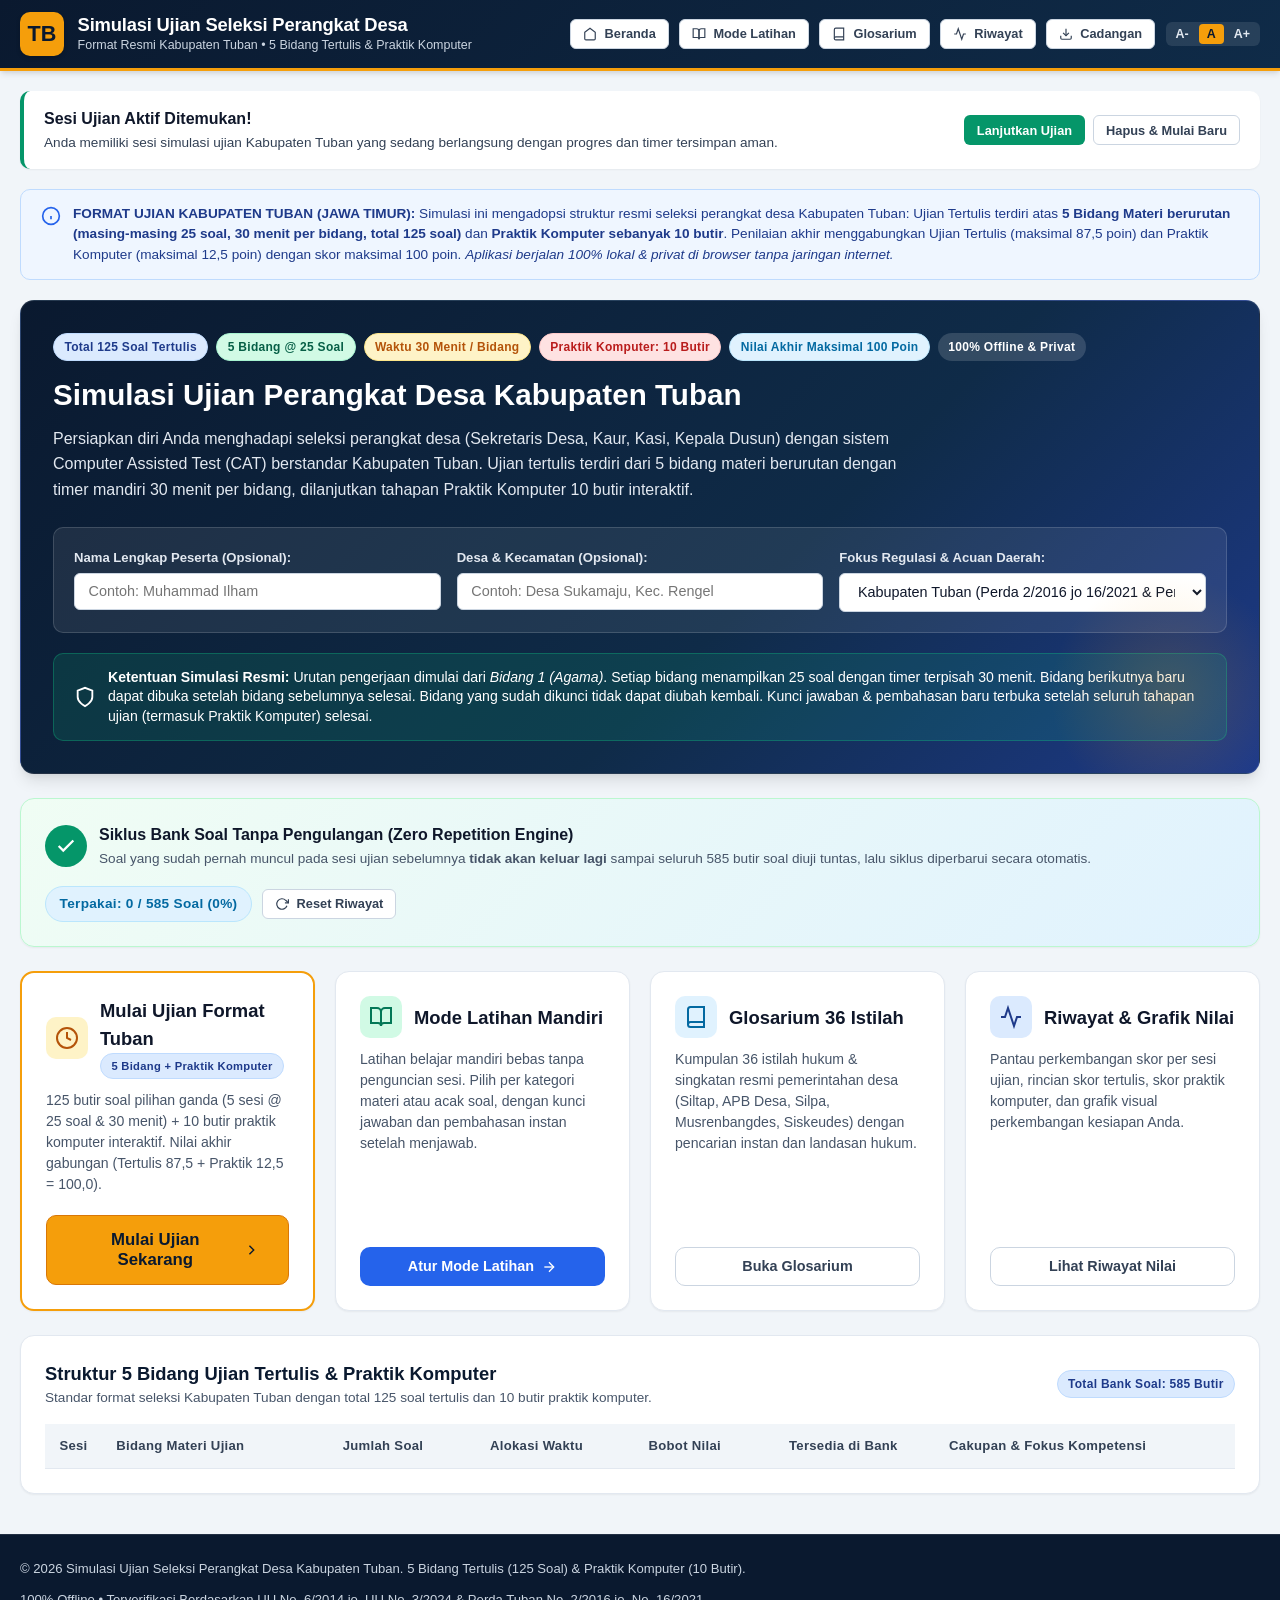
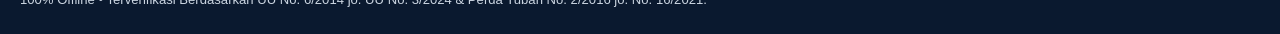
==== index_standalone_bundle.html @ da81340d "Add files via upload" ====
<!DOCTYPE html>
<html lang="id">
<head>
  <meta charset="UTF-8">
  <meta name="viewport" content="width=device-width, initial-scale=1.0">
  <title>Simulasi Ujian Perangkat Desa Kabupaten Tuban | 5 Bidang Tertulis & Praktik Komputer</title>
  <meta name="description" content="Aplikasi simulasi resmi ujian perangkat desa Kabupaten Tuban. 5 bidang materi tertulis berurutan @ 25 soal (30 menit/bidang, total 125 soal) dan praktik komputer 10 butir. Nilai akhir gabungan tertulis (87,5) dan praktik (12,5).">
  <meta name="author" content="Simulasi CBT Perangkat Desa Kabupaten Tuban">
  <style>

    :root {
      --primary-900: #0a192f;
      --primary-800: #0f2b48;
      --primary-700: #1e3a8a;
      --primary-600: #2563eb;
      --primary-500: #3b82f6;
      --primary-100: #dbeafe;
      --primary-50:  #eff6ff;
      
      --accent-gold-700: #b45309;
      --accent-gold-600: #d97706;
      --accent-gold-500: #f59e0b;
      --accent-gold-100: #fef3c7;
      --accent-gold-50:  #fffbeb;
      
      --emerald-800: #065f46;
      --emerald-700: #047857;
      --emerald-600: #059669;
      --emerald-500: #10b981;
      --emerald-100: #d1fae5;
      --emerald-50:  #ecfdf5;
      
      --rose-700: #b91c1c;
      --rose-600: #dc2626;
      --rose-500: #ef4444;
      --rose-100: #fee2e2;
      --rose-50:  #fff1f2;
      
      --slate-900: #0f172a;
      --slate-800: #1e293b;
      --slate-700: #334155;
      --slate-600: #475569;
      --slate-500: #64748b;
      --slate-400: #94a3b8;
      --slate-300: #cbd5e1;
      --slate-200: #e2e8f0;
      --slate-100: #f1f5f9;
      --slate-50:  #f8fafc;
      
      --white: #ffffff;
      --font-main: -apple-system, BlinkMacSystemFont, "Segoe UI", Roboto, Helvetica, Arial, sans-serif;
      --shadow-sm: 0 1px 2px 0 rgba(0, 0, 0, 0.05);
      --shadow-md: 0 4px 6px -1px rgba(0, 0, 0, 0.1), 0 2px 4px -1px rgba(0, 0, 0, 0.06);
      --shadow-lg: 0 10px 15px -3px rgba(0, 0, 0, 0.1), 0 4px 6px -2px rgba(0, 0, 0, 0.05);
      --shadow-xl: 0 20px 25px -5px rgba(0, 0, 0, 0.1), 0 10px 10px -5px rgba(0, 0, 0, 0.04);
      --radius-sm: 6px;
      --radius-md: 10px;
      --radius-lg: 14px;
      --radius-full: 9999px;
      
      --app-font-scale: 100%;
    }

    html {
      font-size: var(--app-font-scale);
    }

    *, *::before, *::after {
      box-sizing: border-box;
      margin: 0;
      padding: 0;
    }

    body {
      font-family: var(--font-main);
      background-color: var(--slate-100);
      color: var(--slate-800);
      line-height: 1.5;
      min-height: 100vh;
      display: flex;
      flex-direction: column;
    }

    /* Top Civic Header */
    .civic-header {
      background: linear-gradient(135deg, var(--primary-900) 0%, var(--primary-800) 100%);
      color: var(--white);
      border-bottom: 3px solid var(--accent-gold-500);
      position: sticky;
      top: 0;
      z-index: 100;
      box-shadow: var(--shadow-md);
    }

    .civic-header-inner {
      max-width: 1300px;
      margin: 0 auto;
      padding: 0.75rem 1.25rem;
      display: flex;
      justify-content: space-between;
      align-items: center;
      gap: 1rem;
    }

    .brand-block {
      display: flex;
      align-items: center;
      gap: 0.85rem;
      cursor: pointer;
      user-select: none;
    }

    .brand-emblem {
      width: 44px;
      height: 44px;
      background: var(--accent-gold-500);
      color: var(--primary-900);
      border-radius: var(--radius-md);
      display: flex;
      align-items: center;
      justify-content: center;
      font-weight: 900;
      font-size: 1.35rem;
      box-shadow: 0 2px 4px rgba(0,0,0,0.2);
      flex-shrink: 0;
    }

    .brand-text h1 {
      font-size: 1.15rem;
      font-weight: 800;
      letter-spacing: -0.2px;
      color: var(--white);
      line-height: 1.2;
    }

    .brand-text p {
      font-size: 0.78rem;
      color: var(--slate-300);
    }

    .header-actions {
      display: flex;
      align-items: center;
      gap: 0.65rem;
      flex-wrap: wrap;
    }

    .font-scale-controls {
      display: flex;
      background: rgba(255, 255, 255, 0.1);
      border-radius: var(--radius-sm);
      padding: 2px;
      gap: 2px;
    }

    .font-scale-btn {
      background: transparent;
      border: none;
      color: var(--slate-200);
      padding: 3px 8px;
      font-size: 0.78rem;
      font-weight: 700;
      cursor: pointer;
      border-radius: 4px;
      transition: all 0.15s ease;
    }

    .font-scale-btn:hover, .font-scale-btn.active {
      background: var(--accent-gold-500);
      color: var(--primary-900);
    }

    .app-main {
      flex: 1;
      max-width: 1300px;
      width: 100%;
      margin: 0 auto;
      padding: 1.25rem;
    }

    /* Common Card Styles */
    .cbt-card {
      background: var(--white);
      border-radius: var(--radius-lg);
      padding: 1.5rem;
      box-shadow: var(--shadow-sm);
      border: 1px solid var(--slate-200);
      margin-bottom: 1.25rem;
    }

    /* Hero Panel */
    .hero-panel {
      background: linear-gradient(135deg, var(--primary-900) 0%, var(--primary-800) 60%, var(--primary-700) 100%);
      color: var(--white);
      border-radius: var(--radius-lg);
      padding: 2rem;
      margin-bottom: 1.5rem;
      box-shadow: var(--shadow-lg);
      border: 1px solid rgba(255,255,255,0.1);
      position: relative;
      overflow: hidden;
    }

    .hero-panel::after {
      content: "";
      position: absolute;
      right: -30px;
      bottom: -40px;
      width: 240px;
      height: 240px;
      background: radial-gradient(circle, rgba(245, 158, 11, 0.18) 0%, transparent 70%);
      pointer-events: none;
    }

    .hero-badge-row {
      display: flex;
      flex-wrap: wrap;
      gap: 0.5rem;
      margin-bottom: 1rem;
    }

    .hero-panel h2 {
      font-size: 1.85rem;
      font-weight: 800;
      line-height: 1.25;
      margin-bottom: 0.75rem;
      color: var(--white);
    }

    .hero-panel p.lead {
      font-size: 1rem;
      color: var(--slate-200);
      max-width: 850px;
      margin-bottom: 1.5rem;
      line-height: 1.6;
    }

    .form-candidate-grid {
      display: grid;
      grid-template-columns: repeat(auto-fit, minmax(260px, 1fr));
      gap: 1rem;
      background: rgba(255, 255, 255, 0.08);
      padding: 1.25rem;
      border-radius: var(--radius-md);
      border: 1px solid rgba(255, 255, 255, 0.15);
      margin-bottom: 1.25rem;
    }

    /* Buttons */
    .btn {
      display: inline-flex;
      align-items: center;
      justify-content: center;
      gap: 0.45rem;
      padding: 0.6rem 1.15rem;
      border-radius: var(--radius-md);
      font-size: 0.9rem;
      font-weight: 700;
      cursor: pointer;
      border: 1px solid transparent;
      transition: all 0.15s ease;
      text-decoration: none;
      line-height: 1.2;
    }

    .btn:focus-visible {
      outline: 3px solid var(--accent-gold-500);
      outline-offset: 2px;
    }

    .btn:disabled {
      opacity: 0.5;
      cursor: not-allowed;
    }

    .btn-primary {
      background: var(--primary-600);
      color: var(--white);
    }
    .btn-primary:hover:not(:disabled) {
      background: var(--primary-700);
    }

    .btn-emerald {
      background: var(--emerald-600);
      color: var(--white);
    }
    .btn-emerald:hover:not(:disabled) {
      background: var(--emerald-700);
    }

    .btn-gold {
      background: var(--accent-gold-500);
      color: var(--primary-900);
      border-color: var(--accent-gold-600);
    }
    .btn-gold:hover:not(:disabled) {
      background: var(--accent-gold-600);
      color: var(--white);
    }

    .btn-danger {
      background: var(--rose-600);
      color: var(--white);
    }
    .btn-danger:hover:not(:disabled) {
      background: var(--rose-700);
    }

    .btn-outline {
      background: var(--white);
      color: var(--slate-700);
      border-color: var(--slate-300);
    }
    .btn-outline:hover:not(:disabled) {
      background: var(--slate-100);
      color: var(--slate-900);
      border-color: var(--slate-400);
    }

    .btn-sm {
      padding: 0.4rem 0.75rem;
      font-size: 0.8rem;
      border-radius: var(--radius-sm);
    }

    .btn-lg {
      padding: 0.85rem 1.75rem;
      font-size: 1.05rem;
      border-radius: var(--radius-md);
    }

    /* Badges & Pills */
    .badge-pill {
      display: inline-flex;
      align-items: center;
      gap: 0.35rem;
      padding: 0.25rem 0.65rem;
      border-radius: var(--radius-full);
      font-size: 0.75rem;
      font-weight: 700;
      letter-spacing: 0.3px;
    }

    .badge-cat {
      background: var(--primary-100);
      color: var(--primary-700);
      border: 1px solid var(--primary-300, #bfdbfe);
    }

    .badge-diff-mudah {
      background: var(--emerald-100);
      color: var(--emerald-800);
      border: 1px solid var(--emerald-300, #a7f3d0);
    }

    .badge-diff-sedang {
      background: var(--accent-gold-100);
      color: var(--accent-gold-700);
      border: 1px solid var(--accent-gold-300, #fde68a);
    }

    .badge-diff-sulit {
      background: var(--rose-100);
      color: var(--rose-700);
      border: 1px solid var(--rose-300, #fecaca);
    }

    .badge-verified {
      background: #e0f2fe;
      color: #0369a1;
      border: 1px solid #bae6fd;
    }

    /* Form Elements */
    .form-group {
      display: flex;
      flex-direction: column;
      gap: 0.35rem;
    }

    .form-group label {
      font-size: 0.82rem;
      font-weight: 700;
      color: var(--slate-200);
    }

    .form-control {
      background: var(--white);
      color: var(--slate-900);
      border: 1px solid var(--slate-300);
      border-radius: var(--radius-sm);
      padding: 0.6rem 0.85rem;
      font-size: 0.9rem;
      font-family: inherit;
      width: 100%;
      transition: border-color 0.15s ease, box-shadow 0.15s ease;
    }

    .form-control:focus {
      outline: none;
      border-color: var(--primary-500);
      box-shadow: 0 0 0 3px rgba(37, 99, 235, 0.2);
    }

    /* Action Cards Grid */
    .actions-grid {
      display: grid;
      grid-template-columns: repeat(auto-fit, minmax(280px, 1fr));
      gap: 1.25rem;
      margin-bottom: 1.5rem;
    }

    .action-card {
      background: var(--white);
      border: 1px solid var(--slate-200);
      border-radius: var(--radius-lg);
      padding: 1.5rem;
      display: flex;
      flex-direction: column;
      justify-content: space-between;
      gap: 1.25rem;
      box-shadow: var(--shadow-sm);
      transition: transform 0.2s ease, box-shadow 0.2s ease;
    }

    .action-card:hover {
      transform: translateY(-2px);
      box-shadow: var(--shadow-md);
      border-color: var(--slate-300);
    }

    .action-card-header {
      display: flex;
      align-items: center;
      gap: 0.75rem;
      margin-bottom: 0.65rem;
    }

    .action-card-icon {
      width: 42px;
      height: 42px;
      border-radius: var(--radius-md);
      display: flex;
      align-items: center;
      justify-content: center;
      flex-shrink: 0;
    }

    .action-card h3 {
      font-size: 1.15rem;
      font-weight: 800;
      color: var(--slate-900);
    }

    .action-card p {
      font-size: 0.88rem;
      color: var(--slate-600);
      line-height: 1.5;
    }

    /* =========================================================================
       BIDANG STEPPER & SEQUENTIAL EXAM PROGRESSION
       ========================================================================= */
    .bidang-stepper-wrap {
      background: var(--primary-900);
      border-radius: var(--radius-lg);
      padding: 1rem 1.25rem;
      margin-bottom: 1.25rem;
      box-shadow: var(--shadow-md);
      color: var(--white);
    }

    .bidang-stepper-title {
      display: flex;
      justify-content: space-between;
      align-items: center;
      flex-wrap: wrap;
      gap: 0.5rem;
      margin-bottom: 0.75rem;
      padding-bottom: 0.65rem;
      border-bottom: 1px solid rgba(255, 255, 255, 0.12);
    }

    .bidang-stepper-title h3 {
      font-size: 1rem;
      font-weight: 800;
      color: var(--accent-gold-400, #fbbf24);
      display: flex;
      align-items: center;
      gap: 0.5rem;
    }

    .bidang-stepper-title span {
      font-size: 0.82rem;
      color: var(--slate-300);
    }

    .bidang-stepper {
      display: grid;
      grid-template-columns: repeat(auto-fit, minmax(170px, 1fr));
      gap: 0.6rem;
    }

    .step-item {
      display: flex;
      align-items: center;
      gap: 0.6rem;
      padding: 0.6rem 0.85rem;
      border-radius: var(--radius-md);
      background: rgba(255, 255, 255, 0.05);
      border: 1px solid rgba(255, 255, 255, 0.1);
      color: var(--slate-400);
      font-size: 0.8rem;
      font-weight: 600;
      transition: all 0.2s ease;
      user-select: none;
    }

    .step-item.active {
      background: rgba(37, 99, 235, 0.35);
      border-color: var(--primary-400, #60a5fa);
      color: var(--white);
      box-shadow: 0 0 10px rgba(59, 130, 246, 0.3);
    }

    .step-item.completed {
      background: rgba(16, 185, 129, 0.18);
      border-color: var(--emerald-500);
      color: var(--emerald-300);
    }

    .step-item.locked {
      opacity: 0.6;
    }

    .step-badge {
      width: 24px;
      height: 24px;
      border-radius: 50%;
      background: rgba(255, 255, 255, 0.15);
      color: var(--slate-300);
      display: flex;
      align-items: center;
      justify-content: center;
      font-size: 0.75rem;
      font-weight: 800;
      flex-shrink: 0;
    }

    .step-item.active .step-badge {
      background: var(--accent-gold-500);
      color: var(--primary-900);
    }

    .step-item.completed .step-badge {
      background: var(--emerald-500);
      color: var(--white);
    }

    .step-info {
      display: flex;
      flex-direction: column;
      line-height: 1.25;
    }

    .step-info .step-name {
      font-weight: 700;
      white-space: nowrap;
      overflow: hidden;
      text-overflow: ellipsis;
    }

    .step-info .step-meta {
      font-size: 0.72rem;
      opacity: 0.8;
    }

    /* =========================================================================
       EXAM VIEW & TIMERS
       ========================================================================= */
    .exam-top-bar {
      display: flex;
      justify-content: space-between;
      align-items: center;
      gap: 1rem;
      background: var(--white);
      border-radius: var(--radius-lg);
      padding: 0.85rem 1.25rem;
      margin-bottom: 1rem;
      border: 1px solid var(--slate-200);
      box-shadow: var(--shadow-sm);
      flex-wrap: wrap;
    }

    .candidate-info-chip {
      display: flex;
      align-items: center;
      gap: 0.75rem;
    }

    .candidate-avatar {
      width: 40px;
      height: 40px;
      background: var(--primary-700);
      color: var(--white);
      border-radius: 50%;
      display: flex;
      align-items: center;
      justify-content: center;
      font-weight: 800;
      font-size: 1.1rem;
    }

    .candidate-text h4 {
      font-size: 0.95rem;
      font-weight: 800;
      color: var(--slate-900);
    }

    .candidate-text p {
      font-size: 0.78rem;
      color: var(--slate-500);
    }

    .timers-wrapper {
      display: flex;
      align-items: center;
      gap: 0.65rem;
      flex-wrap: wrap;
    }

    .timer-badge {
      display: flex;
      align-items: center;
      gap: 0.5rem;
      padding: 0.5rem 0.95rem;
      border-radius: var(--radius-md);
      font-weight: 800;
      font-size: 1rem;
      font-variant-numeric: tabular-nums;
      box-shadow: inset 0 1px 2px rgba(0,0,0,0.1);
      transition: all 0.3s ease;
    }

    .section-timer {
      background: var(--primary-900);
      color: var(--accent-gold-400, #fbbf24);
      border: 1px solid rgba(255, 255, 255, 0.2);
    }

    /* 5 Minute & 1 Minute Alerts */
    .timer-warning-5m {
      background: var(--accent-gold-500) !important;
      color: var(--primary-900) !important;
      border-color: var(--accent-gold-600) !important;
      animation: pulseWarning 2s infinite ease-in-out;
    }

    .timer-danger-1m {
      background: var(--rose-600) !important;
      color: var(--white) !important;
      border-color: var(--rose-700) !important;
      animation: pulseDanger 0.8s infinite ease-in-out;
    }

    @keyframes pulseWarning {
      0%, 100% { transform: scale(1); }
      50% { transform: scale(1.03); }
    }

    @keyframes pulseDanger {
      0% { transform: scale(1); box-shadow: 0 0 0 0 rgba(220, 38, 38, 0.7); }
      50% { transform: scale(1.05); box-shadow: 0 0 0 8px rgba(220, 38, 38, 0); }
      100% { transform: scale(1); box-shadow: 0 0 0 0 rgba(220, 38, 38, 0); }
    }

    /* CAT Exam Layout */
    .cbt-exam-layout {
      display: grid;
      grid-template-columns: 1fr 300px;
      gap: 1.25rem;
      align-items: start;
    }

    .question-card {
      background: var(--white);
      border-radius: var(--radius-lg);
      padding: 1.75rem;
      border: 1px solid var(--slate-200);
      box-shadow: var(--shadow-sm);
      min-height: 480px;
      display: flex;
      flex-direction: column;
      justify-content: space-between;
    }

    .question-meta-row {
      display: flex;
      justify-content: space-between;
      align-items: center;
      gap: 0.75rem;
      margin-bottom: 1.25rem;
      padding-bottom: 0.85rem;
      border-bottom: 1px solid var(--slate-100);
      flex-wrap: wrap;
    }

    .question-number-badge {
      font-size: 1.05rem;
      font-weight: 800;
      color: var(--primary-800);
    }

    .badges-group {
      display: flex;
      gap: 0.45rem;
      flex-wrap: wrap;
    }

    .question-text {
      font-size: 1.1rem;
      font-weight: 600;
      color: var(--slate-900);
      line-height: 1.6;
      margin-bottom: 1.5rem;
    }

    /* Options List */
    .options-list {
      display: flex;
      flex-direction: column;
      gap: 0.75rem;
      margin-bottom: 1.5rem;
    }

    .option-item {
      display: flex;
      align-items: flex-start;
      gap: 0.85rem;
      padding: 0.9rem 1.1rem;
      border-radius: var(--radius-md);
      border: 2px solid var(--slate-200);
      background: var(--white);
      cursor: pointer;
      transition: all 0.15s ease;
      user-select: none;
    }

    .option-item:hover {
      border-color: var(--primary-400);
      background: var(--primary-50);
    }

    .option-item.selected {
      border-color: var(--primary-600);
      background: #eff6ff;
      box-shadow: 0 0 0 1px var(--primary-600);
    }

    .option-letter {
      width: 32px;
      height: 32px;
      border-radius: 50%;
      background: var(--slate-100);
      color: var(--slate-700);
      display: flex;
      align-items: center;
      justify-content: center;
      font-weight: 800;
      font-size: 0.95rem;
      flex-shrink: 0;
      border: 1px solid var(--slate-300);
      transition: all 0.15s ease;
    }

    .option-item.selected .option-letter {
      background: var(--primary-600);
      color: var(--white);
      border-color: var(--primary-600);
    }

    .option-content {
      font-size: 0.98rem;
      line-height: 1.5;
      color: var(--slate-800);
      padding-top: 3px;
    }

    /* Explanation Box */
    .explanation-box {
      background: var(--emerald-50);
      border-left: 4px solid var(--emerald-600);
      border-radius: 0 var(--radius-sm) var(--radius-sm) 0;
      padding: 1rem 1.25rem;
      margin-top: 1.25rem;
    }

    .explanation-title {
      font-weight: 800;
      color: var(--emerald-800);
      font-size: 0.95rem;
      margin-bottom: 0.35rem;
    }

    .explanation-content {
      font-size: 0.9rem;
      color: var(--slate-800);
      line-height: 1.5;
      margin-bottom: 0.5rem;
    }

    .explanation-source {
      font-size: 0.8rem;
      color: var(--slate-600);
    }

    /* CBT Action Bar */
    .cbt-action-bar {
      display: flex;
      justify-content: space-between;
      align-items: center;
      gap: 0.75rem;
      padding-top: 1.25rem;
      border-top: 1px solid var(--slate-100);
      flex-wrap: wrap;
    }

    .cbt-action-left, .cbt-action-right {
      display: flex;
      gap: 0.5rem;
      align-items: center;
      flex-wrap: wrap;
    }

    /* Palette Sidebar */
    .palette-card {
      background: var(--white);
      border-radius: var(--radius-lg);
      padding: 1.25rem;
      border: 1px solid var(--slate-200);
      box-shadow: var(--shadow-sm);
      position: sticky;
      top: 75px;
    }

    .palette-header {
      display: flex;
      justify-content: space-between;
      align-items: center;
      margin-bottom: 0.75rem;
      padding-bottom: 0.5rem;
      border-bottom: 1px solid var(--slate-100);
    }

    .palette-header h3 {
      font-size: 0.98rem;
      font-weight: 800;
      color: var(--slate-900);
    }

    .palette-filter-bar {
      display: grid;
      grid-template-columns: repeat(4, 1fr);
      gap: 4px;
      margin-bottom: 0.75rem;
    }

    .palette-filter-btn {
      background: var(--slate-100);
      border: 1px solid var(--slate-200);
      border-radius: var(--radius-sm);
      padding: 4px 6px;
      font-size: 0.75rem;
      font-weight: 700;
      color: var(--slate-600);
      cursor: pointer;
      text-align: center;
      transition: all 0.15s ease;
    }

    .palette-filter-btn.active {
      background: var(--primary-700);
      color: var(--white);
      border-color: var(--primary-700);
    }

    .palette-legend {
      display: grid;
      grid-template-columns: repeat(2, 1fr);
      gap: 0.35rem;
      font-size: 0.72rem;
      color: var(--slate-600);
      margin-bottom: 0.85rem;
      padding: 0.5rem;
      background: var(--slate-50);
      border-radius: var(--radius-sm);
    }

    .legend-item {
      display: flex;
      align-items: center;
      gap: 0.35rem;
    }

    .legend-dot {
      width: 10px;
      height: 10px;
      border-radius: 50%;
    }

    .grid-palette {
      display: grid;
      grid-template-columns: repeat(5, 1fr);
      gap: 0.45rem;
      max-height: 380px;
      overflow-y: auto;
      padding-right: 2px;
    }

    .btn-palette-num {
      aspect-ratio: 1;
      border-radius: var(--radius-sm);
      border: 1px solid var(--slate-300);
      background: var(--white);
      color: var(--slate-800);
      font-weight: 700;
      font-size: 0.85rem;
      cursor: pointer;
      display: flex;
      align-items: center;
      justify-content: center;
      position: relative;
      transition: all 0.15s ease;
    }

    .btn-palette-num:hover {
      background: var(--slate-100);
    }

    .btn-palette-num.answered {
      background: var(--emerald-600);
      color: var(--white);
      border-color: var(--emerald-600);
    }

    .btn-palette-num.flagged {
      background: var(--accent-gold-500);
      color: var(--primary-900);
      border-color: var(--accent-gold-600);
    }

    .btn-palette-num.active {
      border: 2px solid var(--primary-600) !important;
      box-shadow: 0 0 0 2px rgba(37, 99, 235, 0.3);
    }

    /* =========================================================================
       PRAKTIK KOMPUTER (10 BUTIR) STYLES
       ========================================================================= */
    .practical-workspace {
      display: grid;
      grid-template-columns: 1fr 280px;
      gap: 1.25rem;
      align-items: start;
    }

    .task-card {
      background: var(--white);
      border: 1px solid var(--slate-200);
      border-radius: var(--radius-lg);
      padding: 1.75rem;
      box-shadow: var(--shadow-sm);
    }

    .task-header {
      display: flex;
      justify-content: space-between;
      align-items: flex-start;
      gap: 1rem;
      padding-bottom: 1rem;
      border-bottom: 1px solid var(--slate-200);
      margin-bottom: 1.25rem;
      flex-wrap: wrap;
    }

    .task-header h3 {
      font-size: 1.25rem;
      font-weight: 800;
      color: var(--primary-900);
      line-height: 1.3;
    }

    .task-scenario-box {
      background: var(--slate-50);
      border-left: 4px solid var(--primary-600);
      padding: 1rem;
      border-radius: 0 var(--radius-sm) var(--radius-sm) 0;
      margin-bottom: 1.25rem;
      font-size: 0.92rem;
      line-height: 1.5;
    }

    .task-rubric-box {
      background: #eff6ff;
      border: 1px dashed var(--primary-400);
      padding: 0.85rem 1rem;
      border-radius: var(--radius-sm);
      font-size: 0.85rem;
      color: var(--primary-900);
      margin-bottom: 1.25rem;
    }

    /* Mode Switcher Bar */
    .mode-switch-bar {
      display: flex;
      gap: 0.5rem;
      background: var(--slate-100);
      padding: 0.35rem;
      border-radius: var(--radius-md);
      margin-bottom: 1.25rem;
      border: 1px solid var(--slate-200);
    }

    .mode-switch-btn {
      flex: 1;
      display: flex;
      align-items: center;
      justify-content: center;
      gap: 0.5rem;
      padding: 0.65rem 1rem;
      font-size: 0.9rem;
      font-weight: 700;
      border-radius: var(--radius-sm);
      border: none;
      background: transparent;
      color: var(--slate-600);
      cursor: pointer;
      transition: all 0.2s ease;
    }

    .mode-switch-btn.active {
      background: var(--white);
      color: var(--primary-900);
      box-shadow: var(--shadow-sm);
    }

    .mode-switch-btn.active.office {
      color: #0369a1;
      border-bottom: 3px solid #0284c7;
    }

    .mode-switch-btn.active.sim {
      color: #047857;
      border-bottom: 3px solid #10b981;
    }

    /* Mode 1: Office Flow Cards */
    .office-flow-card {
      background: #f8fafc;
      border: 1px solid #cbd5e1;
      border-radius: var(--radius-md);
      padding: 1.25rem;
      margin-bottom: 1rem;
    }

    .office-flow-steps {
      display: grid;
      grid-template-columns: repeat(auto-fit, minmax(200px, 1fr));
      gap: 0.75rem;
      margin-bottom: 1rem;
    }

    .office-flow-step {
      background: var(--white);
      border: 1px solid var(--slate-200);
      border-radius: var(--radius-sm);
      padding: 0.75rem;
      font-size: 0.82rem;
      line-height: 1.4;
    }

    .office-flow-step strong {
      display: block;
      color: var(--primary-800);
      margin-bottom: 0.2rem;
    }

    .office-download-box {
      display: flex;
      align-items: center;
      justify-content: space-between;
      gap: 1rem;
      background: #eff6ff;
      border: 1px solid #bfdbfe;
      border-radius: var(--radius-md);
      padding: 1rem 1.25rem;
      margin-bottom: 1rem;
      flex-wrap: wrap;
    }

    .office-upload-box {
      background: var(--white);
      border: 2px dashed #94a3b8;
      border-radius: var(--radius-md);
      padding: 1.5rem;
      text-align: center;
      transition: all 0.2s ease;
      cursor: pointer;
      margin-bottom: 1rem;
    }

    .office-upload-box:hover {
      border-color: var(--primary-500);
      background: #f8fafc;
    }

    .office-file-badge {
      display: inline-flex;
      align-items: center;
      gap: 0.5rem;
      padding: 0.45rem 0.85rem;
      border-radius: var(--radius-sm);
      background: #ecfdf5;
      color: #065f46;
      border: 1px solid #a7f3d0;
      font-weight: 700;
      font-size: 0.85rem;
      margin-top: 0.5rem;
    }

    .rubric-table {
      width: 100%;
      border-collapse: collapse;
      font-size: 0.85rem;
      margin-top: 0.75rem;
      background: var(--white);
    }

    .rubric-table th, .rubric-table td {
      border: 1px solid var(--slate-200);
      padding: 0.5rem 0.75rem;
      text-align: left;
    }

    .rubric-table th {
      background: var(--slate-100);
      color: var(--slate-700);
      font-weight: 700;
    }

    /* Mode 2: Browser Simulator Areas */
    .browser-sim-badge {
      display: inline-flex;
      align-items: center;
      gap: 0.4rem;
      padding: 0.35rem 0.75rem;
      border-radius: 999px;
      background: #fef3c7;
      color: #92400e;
      border: 1px solid #fde68a;
      font-size: 0.8rem;
      font-weight: 700;
      margin-bottom: 0.85rem;
    }

    .sim-typing-area {
      display: grid;
      grid-template-columns: 1fr 1fr;
      gap: 1rem;
    }

    @media (max-width: 768px) {
      .sim-typing-area { grid-template-columns: 1fr; }
    }

    .sim-source-box {
      background: #f8fafc;
      border: 1px solid #cbd5e1;
      border-radius: var(--radius-sm);
      padding: 1rem;
      font-size: 0.88rem;
      line-height: 1.5;
      height: 250px;
      overflow-y: auto;
      user-select: none;
    }

    .sim-textarea {
      width: 100%;
      height: 250px;
      border: 2px solid #cbd5e1;
      border-radius: var(--radius-sm);
      padding: 0.85rem;
      font-family: inherit;
      font-size: 0.88rem;
      line-height: 1.5;
      resize: vertical;
    }

    .sim-textarea:focus {
      outline: none;
      border-color: var(--emerald-500);
    }

    .sim-toolbar {
      display: flex;
      gap: 0.5rem;
      background: #e2e8f0;
      padding: 0.4rem 0.6rem;
      border-radius: var(--radius-sm) var(--radius-sm) 0 0;
      border: 1px solid #cbd5e1;
      border-bottom: none;
      flex-wrap: wrap;
    }

    .sim-toolbar-btn {
      padding: 0.35rem 0.65rem;
      background: var(--white);
      border: 1px solid #cbd5e1;
      border-radius: 4px;
      cursor: pointer;
      font-weight: 600;
      font-size: 0.82rem;
    }

    .sim-toolbar-btn.active {
      background: var(--primary-700);
      color: var(--white);
      border-color: var(--primary-700);
    }

    .sim-slide-wrapper {
      background: #1e293b;
      padding: 1.5rem;
      border-radius: var(--radius-md);
      display: flex;
      flex-direction: column;
      align-items: center;
      gap: 1rem;
    }

    .sim-slide-canvas {
      width: 100%;
      max-width: 650px;
      aspect-ratio: 16 / 9;
      border-radius: 8px;
      box-shadow: 0 8px 24px rgba(0,0,0,0.3);
      padding: 2rem;
      display: flex;
      flex-direction: column;
      justify-content: center;
      transition: all 0.2s ease;
    }

    .sim-slide-canvas.theme-civic_navy {
      background: linear-gradient(135deg, #0f172a 0%, #1e3a8a 100%);
      color: #ffffff;
    }

    .sim-slide-canvas.theme-emerald {
      background: linear-gradient(135deg, #064e3b 0%, #047857 100%);
      color: #ffffff;
    }

    .sim-slide-canvas.theme-white {
      background: #ffffff;
      color: #0f172a;
      border: 1px solid #cbd5e1;
    }

    .badge-status-pending {
      background: #fef3c7;
      color: #92400e;
      border: 1px solid #fde68a;
    }

    .badge-status-pass {
      background: #ecfdf5;
      color: #065f46;
      border: 1px solid #a7f3d0;
    }

    .badge-status-revision {
      background: #fff1f2;
      color: #9f1239;
      border: 1px solid #fecdd3;
    }

    .interactive-simulator-area {
      background: var(--slate-50);
      border: 1px solid var(--slate-300);
      border-radius: var(--radius-md);
      padding: 1.25rem;
      margin-bottom: 1.25rem;
    }

    /* Live Preview Widgets */
    .letterhead-preview {
      background: var(--white);
      border: 1px solid var(--slate-300);
      padding: 1.25rem;
      border-radius: var(--radius-sm);
      text-align: center;
      margin-top: 1rem;
    }

    .letterhead-border-double {
      border-bottom: 3px double var(--slate-900);
      padding-bottom: 0.5rem;
      margin-bottom: 1rem;
    }

    .sheet-table {
      width: 100%;
      border-collapse: collapse;
      font-size: 0.85rem;
      background: var(--white);
      margin-top: 0.75rem;
    }

    .sheet-table th, .sheet-table td {
      border: 1px solid var(--slate-300);
      padding: 0.5rem 0.65rem;
      text-align: left;
    }

    .sheet-table th {
      background: var(--slate-200);
      font-weight: 700;
      color: var(--slate-800);
    }

    .sheet-table td.header-col {
      background: var(--slate-100);
      font-weight: 700;
      text-align: center;
      width: 40px;
    }

    .formula-bar-box {
      display: flex;
      align-items: center;
      gap: 0.5rem;
      background: var(--white);
      border: 1px solid var(--slate-300);
      border-radius: var(--radius-sm);
      padding: 0.4rem 0.65rem;
      margin-bottom: 0.75rem;
    }

    .formula-fx-label {
      font-weight: 900;
      font-style: italic;
      color: var(--primary-700);
      user-select: none;
    }

    .practical-palette-card {
      background: var(--white);
      border-radius: var(--radius-lg);
      padding: 1.25rem;
      border: 1px solid var(--slate-200);
      box-shadow: var(--shadow-sm);
      position: sticky;
      top: 75px;
    }

    .practical-item-btn {
      display: flex;
      justify-content: space-between;
      align-items: center;
      padding: 0.65rem 0.85rem;
      border-radius: var(--radius-md);
      border: 1px solid var(--slate-200);
      background: var(--white);
      margin-bottom: 0.45rem;
      cursor: pointer;
      font-size: 0.85rem;
      font-weight: 600;
      transition: all 0.15s ease;
      width: 100%;
      text-align: left;
    }

    .practical-item-btn:hover {
      background: var(--slate-100);
    }

    .practical-item-btn.active {
      border-color: var(--primary-600);
      background: var(--primary-50);
      color: var(--primary-900);
      font-weight: 700;
    }

    .practical-item-btn.completed {
      border-color: var(--emerald-500);
      background: var(--emerald-50);
      color: var(--emerald-800);
    }

    /* =========================================================================
       RESULTS VIEW & FINAL SCORE STYLES
       ========================================================================= */
    .results-hero {
      background: linear-gradient(135deg, var(--primary-900) 0%, var(--primary-800) 60%, var(--primary-700) 100%);
      color: var(--white);
      border-radius: var(--radius-lg);
      padding: 2rem;
      margin-bottom: 1.5rem;
      box-shadow: var(--shadow-lg);
    }

    .results-hero-grid {
      display: grid;
      grid-template-columns: 1fr 280px;
      gap: 1.5rem;
      align-items: center;
    }

    .results-score-badge {
      background: rgba(255, 255, 255, 0.1);
      border: 2px solid var(--accent-gold-500);
      border-radius: var(--radius-lg);
      padding: 1.5rem;
      text-align: center;
      box-shadow: var(--shadow-md);
    }

    .score-value {
      font-size: 3.2rem;
      font-weight: 900;
      color: var(--accent-gold-400, #fbbf24);
      line-height: 1;
      margin: 0.5rem 0;
    }

    .results-stats-row {
      display: flex;
      gap: 1rem;
      flex-wrap: wrap;
      margin-top: 1.25rem;
    }

    .stat-box {
      background: rgba(255, 255, 255, 0.08);
      border: 1px solid rgba(255, 255, 255, 0.15);
      border-radius: var(--radius-md);
      padding: 0.65rem 1rem;
      min-width: 100px;
    }

    .stat-box-num {
      font-size: 1.4rem;
      font-weight: 800;
      line-height: 1.2;
    }

    .stat-box-num.benar { color: var(--emerald-400); }
    .stat-box-num.salah { color: var(--rose-400); }
    .stat-box-num.kosong { color: var(--slate-300); }

    /* Tuban 5-Bidang Result Cards */
    .bidang-results-grid {
      display: grid;
      grid-template-columns: repeat(auto-fit, minmax(230px, 1fr));
      gap: 1rem;
      margin-bottom: 1.5rem;
    }

    .bidang-res-card {
      background: var(--white);
      border: 1px solid var(--slate-200);
      border-radius: var(--radius-md);
      padding: 1.25rem;
      box-shadow: var(--shadow-sm);
    }

    .bidang-res-card h4 {
      font-size: 0.95rem;
      font-weight: 800;
      color: var(--primary-900);
      margin-bottom: 0.5rem;
      line-height: 1.3;
    }

    .bidang-res-score {
      font-size: 1.6rem;
      font-weight: 900;
      color: var(--primary-700);
      margin: 0.25rem 0;
    }

    /* Tables */
    .table-container {
      width: 100%;
      overflow-x: auto;
    }

    .cbt-table {
      width: 100%;
      border-collapse: collapse;
      font-size: 0.88rem;
    }

    .cbt-table th, .cbt-table td {
      padding: 0.75rem 0.9rem;
      border-bottom: 1px solid var(--slate-200);
      text-align: left;
    }

    .cbt-table th {
      background: var(--slate-100);
      font-weight: 700;
      color: var(--slate-700);
      font-size: 0.82rem;
      letter-spacing: 0.3px;
    }

    .cbt-table tr:hover td {
      background: var(--slate-50);
    }

    /* Modal Dialogs */
    .modal-backdrop {
      position: fixed;
      top: 0;
      left: 0;
      right: 0;
      bottom: 0;
      background: rgba(15, 23, 42, 0.75);
      backdrop-filter: blur(4px);
      z-index: 1000;
      display: none;
      align-items: center;
      justify-content: center;
      padding: 1rem;
    }

    .modal-backdrop.open {
      display: flex;
    }

    .modal-dialog {
      background: var(--white);
      border-radius: var(--radius-lg);
      padding: 1.75rem;
      max-width: 580px;
      width: 100%;
      box-shadow: var(--shadow-xl);
      max-height: 90vh;
      overflow-y: auto;
    }

    .modal-actions {
      display: flex;
      justify-content: flex-end;
      gap: 0.75rem;
      margin-top: 1.5rem;
      flex-wrap: wrap;
    }

    .status-summary-grid {
      display: grid;
      grid-template-columns: repeat(3, 1fr);
      gap: 0.75rem;
      margin: 1rem 0;
    }

    .status-pill-box {
      border-radius: var(--radius-md);
      padding: 1rem;
      text-align: center;
    }

    .status-pill-box.answered {
      background: var(--emerald-50);
      border: 1px solid var(--emerald-300);
      color: var(--emerald-800);
    }

    .status-pill-box.flagged {
      background: var(--accent-gold-50);
      border: 1px solid var(--accent-gold-300);
      color: var(--accent-gold-800);
    }

    .status-pill-box.empty {
      background: var(--rose-50);
      border: 1px solid var(--rose-300);
      color: var(--rose-800);
    }

    .status-pill-num {
      font-size: 1.8rem;
      font-weight: 900;
      line-height: 1;
    }

    .status-pill-label {
      font-size: 0.75rem;
      font-weight: 700;
      margin-top: 0.35rem;
    }

    .clickable-nums-wrap {
      display: flex;
      flex-wrap: wrap;
      gap: 0.4rem;
      margin-top: 0.5rem;
    }

    .jump-chip {
      background: var(--white);
      border: 1px solid var(--slate-300);
      border-radius: var(--radius-sm);
      padding: 0.25rem 0.5rem;
      font-size: 0.78rem;
      font-weight: 700;
      cursor: pointer;
    }

    .jump-chip:hover {
      background: var(--slate-100);
    }

    /* Print & Responsive */
    @media (max-width: 900px) {
      .cbt-exam-layout {
        grid-template-columns: 1fr;
      }
      .practical-workspace {
        grid-template-columns: 1fr;
      }
      .palette-card, .practical-palette-card {
        position: static;
      }
      .results-hero-grid {
        grid-template-columns: 1fr;
      }
    /* Rich Text Formatting (Italics, Bold, Code, Underline) */
    .option-content em, .option-content i,
    .q-text em, .q-text i,
    .explanation-content em, .explanation-content i,
    #qQuestionText em, #qQuestionText i,
    #practiceFeedbackContent em, #practiceFeedbackContent i {
      font-style: italic !important;
      color: inherit;
    }

    .option-content strong, .option-content b,
    .q-text strong, .q-text b,
    .explanation-content strong, .explanation-content b,
    #qQuestionText strong, #qQuestionText b {
      font-weight: 700 !important;
      color: inherit;
    }

    .option-content u, .q-text u, .explanation-content u, #qQuestionText u {
      text-decoration: underline;
    }

    .inline-code {
      font-family: 'Consolas', 'Courier New', monospace;
      font-size: 0.9em;
      background: var(--slate-100);
      color: var(--primary-800);
      padding: 0.15rem 0.4rem;
      border-radius: var(--radius-sm);
      border: 1px solid var(--slate-300);
    }

    @media print {
      .no-print, .civic-header, .civic-footer, .cbt-action-bar, .palette-card {
        display: none !important;
      }
      body {
        background: white;
      }
      .cbt-card, .results-hero {
        box-shadow: none;
        border: 1px solid #ccc;
      }
    }

  </style>
</head>
<body>

  <!-- Civic Top Header -->
  <header class="civic-header no-print">
    <div class="civic-header-inner">
      <div class="brand-block" onclick="CBTApp.navigate('home')">
        <div class="brand-emblem">TB</div>
        <div class="brand-text">
          <h1>Simulasi Ujian Seleksi Perangkat Desa</h1>
          <p id="topRegionLabel">Format Resmi Kabupaten Tuban • 5 Bidang Tertulis & Praktik Komputer</p>
        </div>
      </div>

      <div class="header-actions">
        <button class="btn btn-outline btn-sm" onclick="CBTApp.navigate('home')" title="Halaman Utama">
          <svg width="14" height="14" viewBox="0 0 24 24" fill="none" stroke="currentColor" stroke-width="2"><path d="M3 9l9-7 9 7v11a2 2 0 0 1-2 2H5a2 2 0 0 1-2-2z"></path></svg>
          Beranda
        </button>
        <button class="btn btn-outline btn-sm" onclick="CBTApp.navigate('practice-config')" title="Mode Latihan Bebas">
          <svg width="14" height="14" viewBox="0 0 24 24" fill="none" stroke="currentColor" stroke-width="2"><path d="M2 3h6a4 4 0 0 1 4 4v14a3 3 0 0 0-3-3H2z"></path><path d="M22 3h-6a4 4 0 0 0-4 4v14a3 3 0 0 1 3-3h7z"></path></svg>
          Mode Latihan
        </button>
        <button class="btn btn-outline btn-sm" onclick="CBTApp.navigate('glossary')" title="Glosarium 36 Istilah Desa">
          <svg width="14" height="14" viewBox="0 0 24 24" fill="none" stroke="currentColor" stroke-width="2"><path d="M4 19.5A2.5 2.5 0 0 1 6.5 17H20"></path><path d="M6.5 2H20v20H6.5A2.5 2.5 0 0 1 4 19.5v-15A2.5 2.5 0 0 1 6.5 2z"></path></svg>
          Glosarium
        </button>
        <button class="btn btn-outline btn-sm" onclick="CBTApp.navigate('history')" title="Riwayat & Grafik Nilai">
          <svg width="14" height="14" viewBox="0 0 24 24" fill="none" stroke="currentColor" stroke-width="2"><polyline points="22 12 18 12 15 21 9 3 6 12 2 12"></polyline></svg>
          Riwayat
        </button>
        <button class="btn btn-outline btn-sm" onclick="CBTApp.openBackupModal()" title="Cadangan Data (Ekspor / Impor JSON)">
          <svg width="14" height="14" viewBox="0 0 24 24" fill="none" stroke="currentColor" stroke-width="2"><path d="M21 15v4a2 2 0 0 1-2 2H5a2 2 0 0 1-2-2v-4"></path><polyline points="7 10 12 15 17 10"></polyline><line x1="12" y1="15" x2="12" y2="3"></line></svg>
          Cadangan
        </button>

        <!-- Font Scale Controls -->
        <div class="font-scale-controls" title="Pengaturan Skala Ukuran Teks">
          <button class="font-scale-btn" id="fScaleSm" onclick="CBTApp.setFontScale('90%')">A-</button>
          <button class="font-scale-btn active" id="fScaleMd" onclick="CBTApp.setFontScale('100%')">A</button>
          <button class="font-scale-btn" id="fScaleLg" onclick="CBTApp.setFontScale('115%')">A+</button>
        </div>
      </div>
    </div>
  </header>

  <main class="app-main">

    <!-- Active Resume Session Alert -->
    <div id="resumeBanner" class="resume-card no-print" style="display:none; background:var(--white); border-left:4px solid var(--emerald-600); border-radius:var(--radius-md); padding:1rem 1.25rem; margin-bottom:1.25rem; box-shadow:var(--shadow-sm); display:flex; justify-content:space-between; align-items:center; flex-wrap:wrap; gap:0.75rem;">
      <div>
        <strong style="color:var(--slate-900);">Sesi Ujian Aktif Ditemukan!</strong>
        <p style="font-size:0.85rem; color:var(--slate-700); margin-top:2px;">Anda memiliki sesi simulasi ujian Kabupaten Tuban yang sedang berlangsung dengan progres dan timer tersimpan aman.</p>
      </div>
      <div style="display:flex; gap:0.5rem;">
        <button class="btn btn-emerald btn-sm" onclick="CBTApp.resumeSession()">Lanjutkan Ujian</button>
        <button class="btn btn-outline btn-sm" onclick="CBTApp.clearSession()">Hapus & Mulai Baru</button>
      </div>
    </div>

    <!-- Official Notice Banner -->
    <div class="disclaimer-banner no-print" style="background:#eff6ff; border:1px solid #bfdbfe; border-radius:var(--radius-md); padding:0.85rem 1.25rem; margin-bottom:1.25rem; display:flex; gap:0.75rem; align-items:flex-start; font-size:0.85rem; color:#1e3a8a; line-height:1.5;">
      <svg width="20" height="20" viewBox="0 0 24 24" fill="none" stroke="currentColor" stroke-width="2" style="color:var(--primary-600); flex-shrink:0; margin-top:2px;">
        <circle cx="12" cy="12" r="10"></circle><line x1="12" y1="16" x2="12" y2="12"></line><line x1="12" y1="8" x2="12.01" y2="8"></line>
      </svg>
      <div>
        <strong>FORMAT UJIAN KABUPATEN TUBAN (JAWA TIMUR):</strong>
        Simulasi ini mengadopsi struktur resmi seleksi perangkat desa Kabupaten Tuban: Ujian Tertulis terdiri atas <strong>5 Bidang Materi berurutan (masing-masing 25 soal, 30 menit per bidang, total 125 soal)</strong> dan <strong>Praktik Komputer sebanyak 10 butir</strong>. Penilaian akhir menggabungkan Ujian Tertulis (maksimal 87,5 poin) dan Praktik Komputer (maksimal 12,5 poin) dengan skor maksimal 100 poin. <em>Aplikasi berjalan 100% lokal & privat di browser tanpa jaringan internet.</em>
      </div>
    </div>

    <!-- ======================================================================
         VIEW 1: BERANDA / HALAMAN PERSIAPAN (HOME VIEW)
         ====================================================================== -->
    <section id="viewHome">
      <div class="hero-panel">
        <div class="hero-badge-row">
          <span class="badge-pill badge-cat">Total 125 Soal Tertulis</span>
          <span class="badge-pill badge-diff-mudah">5 Bidang @ 25 Soal</span>
          <span class="badge-pill badge-diff-sedang">Waktu 30 Menit / Bidang</span>
          <span class="badge-pill badge-diff-sulit">Praktik Komputer: 10 Butir</span>
          <span class="badge-pill badge-verified">Nilai Akhir Maksimal 100 Poin</span>
          <span class="badge-pill" style="background:rgba(255,255,255,0.15); color:#fff;">100% Offline & Privat</span>
        </div>
        <h2>Simulasi Ujian Perangkat Desa Kabupaten Tuban</h2>
        <p class="lead">Persiapkan diri Anda menghadapi seleksi perangkat desa (Sekretaris Desa, Kaur, Kasi, Kepala Dusun) dengan sistem Computer Assisted Test (CAT) berstandar Kabupaten Tuban. Ujian tertulis terdiri dari 5 bidang materi berurutan dengan timer mandiri 30 menit per bidang, dilanjutkan tahapan Praktik Komputer 10 butir interaktif.</p>

        <!-- Candidate Registration Box -->
        <div class="form-candidate-grid">
          <div class="form-group">
            <label for="inputCandidateName">Nama Lengkap Peserta (Opsional):</label>
            <input type="text" id="inputCandidateName" class="form-control" placeholder="Contoh: Muhammad Ilham">
          </div>
          <div class="form-group">
            <label for="inputCandidateVillage">Desa & Kecamatan (Opsional):</label>
            <input type="text" id="inputCandidateVillage" class="form-control" placeholder="Contoh: Desa Sukamaju, Kec. Rengel">
          </div>
          <div class="form-group">
            <label for="selectRegion">Fokus Regulasi & Acuan Daerah:</label>
            <select id="selectRegion" class="form-control" onchange="CBTApp.handleRegionChange()">
              <option value="tuban" selected>Kabupaten Tuban (Perda 2/2016 jo 16/2021 & Perbup 11/2022)</option>
              <option value="nasional">Standar Nasional (UU 6/2014 jo. UU 3/2024)</option>
            </select>
          </div>
        </div>

        <!-- Automatic Randomization & Anti-Cheating Banner -->
        <div style="background:rgba(16, 185, 129, 0.15); padding:0.85rem 1.25rem; border-radius:var(--radius-md); border:1px solid rgba(16, 185, 129, 0.35); display:flex; gap:0.75rem; align-items:center;">
          <svg width="22" height="22" viewBox="0 0 24 24" fill="none" stroke="currentColor" stroke-width="2" style="color:var(--emerald-400); flex-shrink:0;">
            <path d="M12 22s8-4 8-10V5l-8-3-8 3v7c0 6 8 10 8 10z"/>
          </svg>
          <div style="font-size:0.88rem; color:var(--white); line-height:1.4;">
            <strong>Ketentuan Simulasi Resmi:</strong> Urutan pengerjaan dimulai dari <em>Bidang 1 (Agama)</em>. Setiap bidang menampilkan 25 soal dengan timer terpisah 30 menit. Bidang berikutnya baru dapat dibuka setelah bidang sebelumnya selesai. Bidang yang sudah dikunci tidak dapat diubah kembali. Kunci jawaban & pembahasan baru terbuka setelah seluruh tahapan ujian (termasuk Praktik Komputer) selesai.
          </div>
        </div>
      </div>

      <!-- Zero-Repetition Engine Status Card -->
      <div class="cbt-card no-print" style="margin-top:1.25rem; margin-bottom:1.5rem; background:linear-gradient(135deg, #f0fdf4 0%, #e0f2fe 100%); border:1px solid #bbf7d0;">
        <div style="display:flex; justify-content:space-between; align-items:center; flex-wrap:wrap; gap:1rem;">
          <div style="display:flex; align-items:center; gap:0.75rem;">
            <div style="width:42px; height:42px; border-radius:50%; background:var(--emerald-600); color:white; display:flex; align-items:center; justify-content:center; flex-shrink:0;">
              <svg width="22" height="22" viewBox="0 0 24 24" fill="none" stroke="currentColor" stroke-width="2.5"><polyline points="20 6 9 17 4 12"></polyline></svg>
            </div>
            <div>
              <h4 style="margin:0; font-size:1rem; font-weight:800; color:var(--slate-900);">Siklus Bank Soal Tanpa Pengulangan (Zero Repetition Engine)</h4>
              <p style="margin:2px 0 0; font-size:0.85rem; color:var(--slate-600);">
                Soal yang sudah pernah muncul pada sesi ujian sebelumnya <strong>tidak akan keluar lagi</strong> sampai seluruh 585 butir soal diuji tuntas, lalu siklus diperbarui secara otomatis.
              </p>
            </div>
          </div>
          <div style="display:flex; align-items:center; gap:0.65rem;">
            <span id="seenQuestionBadge" class="badge-pill badge-verified" style="font-size:0.85rem; font-weight:700; padding:0.45rem 0.85rem;">
              Terpakai: 0 / 585 Soal (0%)
            </span>
            <button class="btn btn-outline btn-sm" onclick="CBTApp.resetQuestionHistory()" title="Reset riwayat agar semua soal dapat diundi kembali dari awal">
              <svg width="14" height="14" viewBox="0 0 24 24" fill="none" stroke="currentColor" stroke-width="2"><path d="M23 4v6h-6"></path><path d="M20.49 15a9 9 0 1 1-2.12-9.36L23 10"></path></svg>
              Reset Riwayat
            </button>
          </div>
        </div>
      </div>

      <!-- Action Cards Grid -->
      <div class="actions-grid">
        <div class="action-card" style="border:2px solid var(--accent-gold-500);">
          <div>
            <div class="action-card-header">
              <div class="action-card-icon" style="background:var(--accent-gold-100); color:var(--accent-gold-700);">
                <svg width="24" height="24" viewBox="0 0 24 24" fill="none" stroke="currentColor" stroke-width="2"><circle cx="12" cy="12" r="10"></circle><polyline points="12 6 12 12 16 14"></polyline></svg>
              </div>
              <div>
                <h3>Mulai Ujian Format Tuban</h3>
                <span class="badge-pill badge-cat" style="font-size:0.7rem;">5 Bidang + Praktik Komputer</span>
              </div>
            </div>
            <p>125 butir soal pilihan ganda (5 sesi @ 25 soal & 30 menit) + 10 butir praktik komputer interaktif. Nilai akhir gabungan (Tertulis 87,5 + Praktik 12,5 = 100,0).</p>
          </div>
          <button class="btn btn-gold btn-lg" onclick="CBTApp.confirmStartExam()">
            Mulai Ujian Sekarang
            <svg width="18" height="18" viewBox="0 0 24 24" fill="none" stroke="currentColor" stroke-width="2"><polyline points="9 18 15 12 9 6"></polyline></svg>
          </button>
        </div>

        <div class="action-card">
          <div>
            <div class="action-card-header">
              <div class="action-card-icon" style="background:var(--emerald-100); color:var(--emerald-700);">
                <svg width="24" height="24" viewBox="0 0 24 24" fill="none" stroke="currentColor" stroke-width="2"><path d="M2 3h6a4 4 0 0 1 4 4v14a3 3 0 0 0-3-3H2z"></path><path d="M22 3h-6a4 4 0 0 0-4 4v14a3 3 0 0 1 3-3h7z"></path></svg>
              </div>
              <h3>Mode Latihan Mandiri</h3>
            </div>
            <p>Latihan belajar mandiri bebas tanpa penguncian sesi. Pilih per kategori materi atau acak soal, dengan kunci jawaban dan pembahasan instan setelah menjawab.</p>
          </div>
          <button class="btn btn-primary" onclick="CBTApp.navigate('practice-config')">
            Atur Mode Latihan
            <svg width="16" height="16" viewBox="0 0 24 24" fill="none" stroke="currentColor" stroke-width="2"><line x1="5" y1="12" x2="19" y2="12"></line><polyline points="12 5 19 12 12 19"></polyline></svg>
          </button>
        </div>

        <div class="action-card">
          <div>
            <div class="action-card-header">
              <div class="action-card-icon" style="background:#e0f2fe; color:#0369a1;">
                <svg width="24" height="24" viewBox="0 0 24 24" fill="none" stroke="currentColor" stroke-width="2"><path d="M4 19.5A2.5 2.5 0 0 1 6.5 17H20"></path><path d="M6.5 2H20v20H6.5A2.5 2.5 0 0 1 4 19.5v-15A2.5 2.5 0 0 1 6.5 2z"></path></svg>
              </div>
              <h3>Glosarium 36 Istilah</h3>
            </div>
            <p>Kumpulan 36 istilah hukum & singkatan resmi pemerintahan desa (Siltap, APB Desa, Silpa, Musrenbangdes, Siskeudes) dengan pencarian instan dan landasan hukum.</p>
          </div>
          <button class="btn btn-outline" onclick="CBTApp.navigate('glossary')">
            Buka Glosarium
          </button>
        </div>

        <div class="action-card">
          <div>
            <div class="action-card-header">
              <div class="action-card-icon" style="background:var(--primary-100); color:var(--primary-700);">
                <svg width="24" height="24" viewBox="0 0 24 24" fill="none" stroke="currentColor" stroke-width="2"><polyline points="22 12 18 12 15 21 9 3 6 12 2 12"></polyline></svg>
              </div>
              <h3>Riwayat & Grafik Nilai</h3>
            </div>
            <p>Pantau perkembangan skor per sesi ujian, rincian skor tertulis, skor praktik komputer, dan grafik visual perkembangan kesiapan Anda.</p>
          </div>
          <button class="btn btn-outline" onclick="CBTApp.navigate('history')">
            Lihat Riwayat Nilai
          </button>
        </div>
      </div>

      <!-- Structure of the Examination (5 Bidang + Praktik Komputer) -->
      <div class="cbt-card">
        <div style="display:flex; justify-content:space-between; align-items:center; flex-wrap:wrap; gap:0.5rem; margin-bottom:1rem;">
          <div>
            <h3 style="font-size:1.15rem; font-weight:800; color:var(--primary-900);">Struktur 5 Bidang Ujian Tertulis & Praktik Komputer</h3>
            <p style="font-size:0.85rem; color:var(--slate-600);">Standar format seleksi Kabupaten Tuban dengan total 125 soal tertulis dan 10 butir praktik komputer.</p>
          </div>
          <span class="badge-pill badge-cat">Total Bank Soal: 585 Butir</span>
        </div>

        <div class="table-container">
          <table class="cbt-table">
            <thead>
              <tr>
                <th style="width:40px; text-align:center;">Sesi</th>
                <th>Bidang Materi Ujian</th>
                <th style="text-align:center;">Jumlah Soal</th>
                <th style="text-align:center;">Alokasi Waktu</th>
                <th style="text-align:center;">Bobot Nilai</th>
                <th style="text-align:center;">Tersedia di Bank</th>
                <th>Cakupan & Fokus Kompetensi</th>
              </tr>
            </thead>
            <tbody id="distributionTableBody">
              <!-- Rendered via JS -->
            </tbody>
          </table>
        </div>
      </div>
    </section>

    <!-- ======================================================================
         VIEW 2: KONFIGURASI LATIHAN MANDIRI (PRACTICE CONFIG VIEW)
         ====================================================================== -->
    <section id="viewPracticeConfig" style="display:none;">
      <div class="cbt-card" style="max-width:700px; margin:0 auto;">
        <h2 style="font-size:1.35rem; font-weight:800; color:var(--primary-900); margin-bottom:0.5rem;">Pengaturan Mode Latihan Belajar</h2>
        <p style="font-size:0.88rem; color:var(--slate-600); margin-bottom:1.5rem;">Pada mode latihan mandiri, Anda dapat memilih materi spesifik dan kunci jawaban serta pembahasan mendalam akan langsung tampil setelah Anda memilih jawaban.</p>

        <div class="form-group" style="margin-bottom:1.25rem;">
          <label for="practiceCategorySelect" style="color:var(--slate-800);">Pilih Kategori Materi:</label>
          <select id="practiceCategorySelect" class="form-control">
            <option value="all">Semua Materi (Database 585 Soal)</option>
            <!-- Populated via JS -->
          </select>
        </div>

        <div class="form-group" style="margin-bottom:1.25rem;">
          <label for="practiceCountSelect" style="color:var(--slate-800);">Jumlah Soal Latihan:</label>
          <select id="practiceCountSelect" class="form-control">
            <option value="10">10 Soal (Latihan Kilat)</option>
            <option value="25" selected>25 Soal (Standar 1 Bidang)</option>
            <option value="50">50 Soal (Pendalaman)</option>
            <option value="100">100 Soal (Simulasi Campuran)</option>
            <option value="125">125 Soal (Simulasi Lengkap)</option>
          </select>
        </div>

        <div class="form-group" style="margin-bottom:1.25rem;">
          <label for="practiceShuffleSelect" style="color:var(--slate-800);">Pengacakan Soal & Pilihan:</label>
          <select id="practiceShuffleSelect" class="form-control">
            <option value="yes" selected>Acak Soal dan Acak Opsi Jawaban</option>
            <option value="no">Urut Sesuai Database</option>
          </select>
        </div>

        <div class="form-group" style="margin-bottom:1.75rem;">
          <label style="color:var(--slate-800);">Timer Simulasi:</label>
          <div style="display:flex; align-items:center; gap:0.75rem; margin-top:0.35rem;">
            <input type="checkbox" id="practiceTimerToggle" style="width:18px; height:18px;">
            <span style="font-size:0.88rem; color:var(--slate-700);">Aktifkan batas waktu simulasi (30 menit per 25 soal)</span>
          </div>
        </div>

        <div style="display:flex; justify-content:space-between; gap:1rem;">
          <button class="btn btn-outline" onclick="CBTApp.navigate('home')">Kembali ke Beranda</button>
          <button class="btn btn-primary" onclick="CBTApp.startPracticeSession()">Mulai Latihan Mandiri</button>
        </div>
      </div>
    </section>

    <!-- ======================================================================
         VIEW 3: UJIAN TERTULIS 5 BIDANG (EXAM VIEW)
         ====================================================================== -->
    <section id="viewExam" style="display:none;">
      <!-- Bidang Stepper Progression -->
      <div class="bidang-stepper-wrap no-print">
        <div class="bidang-stepper-title">
          <h3>
            <svg width="18" height="18" viewBox="0 0 24 24" fill="none" stroke="currentColor" stroke-width="2"><path d="M9 11l3 3L22 4"></path><path d="M21 12v7a2 2 0 0 1-2 2H5a2 2 0 0 1-2-2V5a2 2 0 0 1 2-2h11"></path></svg>
            <span id="stepperActiveLabel">Tahapan Ujian Tertulis: Bidang 1 dari 5</span>
          </h3>
          <span id="stepperStatusSummary">Ujian Tertulis Format Kabupaten Tuban</span>
        </div>
        <div class="bidang-stepper" id="bidangStepperList">
          <!-- Populated via JS -->
        </div>
      </div>

      <!-- Top Status Bar: Candidate Info & Section Timer -->
      <div class="exam-top-bar">
        <div class="candidate-info-chip">
          <div class="candidate-avatar" id="avatarInitial">P</div>
          <div class="candidate-text">
            <h4 id="barCandidateName">Nama Peserta</h4>
            <p><span id="barRegionBadge">Kabupaten Tuban</span> • <span id="barModeBadge" style="font-weight:700; color:var(--primary-700);">Bidang 1: Agama (25 Soal)</span></p>
          </div>
        </div>

        <div class="timers-wrapper">
          <div class="timer-badge section-timer" id="boxSectionTimer" title="Waktu tersisa untuk bidang ini">
            <svg width="18" height="18" viewBox="0 0 24 24" fill="none" stroke="currentColor" stroke-width="2"><circle cx="12" cy="12" r="10"></circle><polyline points="12 6 12 12 16 14"></polyline></svg>
            <span id="labelTimerType">WAKTU BIDANG:</span>
            <span id="displaySectionTimer" style="font-size:1.15rem; font-weight:900;">30:00</span>
          </div>
        </div>
      </div>

      <!-- Main CBT Layout -->
      <div class="cbt-exam-layout">
        <div class="question-card">
          <div>
            <div class="question-meta-row">
              <div class="question-number-badge" id="qDisplayIndex">
                Soal Nomor 1 dari 25
              </div>
              <div class="badges-group">
                <span class="badge-pill badge-cat" id="qCategoryPill">Agama</span>
                <span class="badge-pill badge-diff-sedang" id="qDifficultyPill">SEDANG</span>
                <span class="badge-pill" id="qSourceTypePill" style="display:none; background:var(--slate-200); color:var(--slate-700);">Latihan Buatan</span>
              </div>
            </div>

            <!-- Question Body -->
            <div class="question-text" id="qQuestionText">
              Memuat pertanyaan...
            </div>

            <!-- Options List (A, B, C, D) -->
            <div class="options-list" id="qOptionsList">
              <!-- Rendered via JS -->
            </div>

            <!-- Instant Feedback (Practice Mode Only) -->
            <div id="practiceFeedbackBox" class="explanation-box" style="display:none;">
              <div class="explanation-title" id="practiceFeedbackTitle">
                Pembahasan & Kunci Jawaban
              </div>
              <div class="explanation-content" id="practiceFeedbackContent"></div>
              <div class="explanation-source" id="practiceFeedbackSource"></div>
            </div>
          </div>

          <!-- CBT Navigation Action Bar -->
          <div class="cbt-action-bar">
            <div class="cbt-action-left">
              <button class="btn btn-outline" id="btnPrevQuestion" onclick="CBTApp.prevQuestion()">
                <svg width="16" height="16" viewBox="0 0 24 24" fill="none" stroke="currentColor" stroke-width="2"><polyline points="15 18 9 12 15 6"></polyline></svg>
                Sebelumnya
              </button>
              <button class="btn btn-outline" id="btnNextQuestion" onclick="CBTApp.skipOrNextQuestion()">
                Berikutnya / Lewati
                <svg width="16" height="16" viewBox="0 0 24 24" fill="none" stroke="currentColor" stroke-width="2"><polyline points="9 18 15 12 9 6"></polyline></svg>
              </button>
              <button class="btn btn-outline btn-sm" id="btnFlagQuestion" onclick="CBTApp.toggleFlagCurrentQuestion()" title="Tandai ragu-ragu (Shortcut: R)">
                <svg width="14" height="14" viewBox="0 0 24 24" fill="none" stroke="currentColor" stroke-width="2"><path d="M4 15s1-1 4-1 5 2 8 2 4-1 4-1V3s-1 1-4 1-5-2-8-2-4 1-4 1z"></path><line x1="4" y1="22" x2="4" y2="15"></line></svg>
                <span id="btnFlagLabel">Ragu-ragu (R)</span>
              </button>
            </div>

            <div class="cbt-action-right">
              <button class="btn btn-danger" onclick="CBTApp.confirmFinishSection()">
                <svg width="16" height="16" viewBox="0 0 24 24" fill="none" stroke="currentColor" stroke-width="2"><polyline points="20 6 9 17 4 12"></polyline></svg>
                <span id="btnFinishSectionLabel">Selesaikan Bidang Ini</span>
              </button>
            </div>
          </div>
        </div>

        <!-- 25-Question Palette Sidebar -->
        <aside class="palette-card" id="paletteDrawer">
          <div class="palette-header">
            <h3 id="paletteTitleLabel">Nomor Soal (25)</h3>
            <div id="paletteAnswerCount" style="font-size:0.8rem; font-weight:700; color:var(--primary-700);">0 / 25 Terjawab</div>
          </div>

          <div class="palette-filter-bar">
            <button class="palette-filter-btn active" id="pFilterAll" onclick="CBTApp.setPaletteFilter('all')">Semua</button>
            <button class="palette-filter-btn" id="pFilterDone" onclick="CBTApp.setPaletteFilter('done')">Dijawab</button>
            <button class="palette-filter-btn" id="pFilterFlag" onclick="CBTApp.setPaletteFilter('flag')">Ragu</button>
            <button class="palette-filter-btn" id="pFilterEmpty" onclick="CBTApp.setPaletteFilter('empty')">Belum</button>
          </div>

          <div class="palette-legend">
            <div class="legend-item"><span class="legend-dot" style="background:var(--emerald-600);"></span> Terjawab</div>
            <div class="legend-item"><span class="legend-dot" style="background:var(--accent-gold-500);"></span> Ragu-ragu</div>
            <div class="legend-item"><span class="legend-dot" style="background:var(--white); border:2px solid var(--primary-600);"></span> Aktif</div>
            <div class="legend-item"><span class="legend-dot" style="background:var(--white); border:1px solid var(--slate-300);"></span> Belum</div>
          </div>

          <div class="grid-palette" id="gridQuestionButtons">
            <!-- 25 Buttons rendered via JS -->
          </div>
        </aside>
      </div>
    </section>

    <!-- ======================================================================
         VIEW 4: PRAKTIK KOMPUTER 10 BUTIR (PRACTICAL VIEW - DUA MODE)
         ====================================================================== -->
    <section id="viewPractical" style="display:none;">
      <!-- Stepper / Status Bar -->
      <div class="bidang-stepper-wrap no-print">
        <div class="bidang-stepper-title">
          <h3 style="color:var(--emerald-400);">
            <svg width="20" height="20" viewBox="0 0 24 24" fill="none" stroke="currentColor" stroke-width="2"><rect x="2" y="3" width="20" height="14" rx="2" ry="2"></rect><line x1="8" y1="21" x2="16" y2="21"></line><line x1="12" y1="17" x2="12" y2="21"></line></svg>
            Tahap 6: Ujian Praktik Komputer (10 Butir Tugas Nyata)
          </h3>
          <div style="display:flex; align-items:center; gap:0.75rem; flex-wrap:wrap;">
            <div style="background:rgba(0,0,0,0.3); border:1px solid rgba(255,255,255,0.2); padding:0.35rem 0.75rem; border-radius:var(--radius-sm); font-size:0.85rem; color:#fff;">
              ⏱️ Waktu Praktik: <strong id="practicalTimerDisplay" style="color:var(--accent-gold-400); font-variant-numeric:tabular-nums;">45:00</strong>
            </div>
            <button class="btn btn-outline btn-sm" onclick="CBTApp.openPracticalDurationModal()" style="border-color:rgba(255,255,255,0.4); color:#fff; font-size:0.78rem;">
              ⚙️ Atur Durasi
            </button>
            <span style="color:var(--white); font-weight:700;">Maksimal: 12,50 Poin (1,25 / Butir)</span>
          </div>
        </div>
        <p style="font-size:0.82rem; color:var(--slate-200); margin-top:0.35rem;">
          Ujian tertulis telah selesai terkunci. Selesaikan 10 butir tugas praktik komputer di bawah ini. Anda dapat menggunakan <strong>Microsoft Office asli di komputer Anda</strong> (unduh bahan & unggah berkas) atau <strong>Simulasi Browser interaktif</strong>.
        </p>
      </div>

      <!-- Mode Switcher Tabs -->
      <div class="mode-switch-bar no-print">
        <button class="mode-switch-btn active office" id="btnModeOffice" onclick="CBTApp.setPracticalMode('office')">
          <svg width="18" height="18" viewBox="0 0 24 24" fill="none" stroke="currentColor" stroke-width="2"><path d="M14 2H6a2 2 0 0 0-2 2v16a2 2 0 0 0 2 2h12a2 2 0 0 0 2-2V8z"></path><polyline points="14 2 14 8 20 8"></polyline><line x1="16" y1="13" x2="8" y2="13"></line><line x1="16" y1="17" x2="8" y2="17"></line><polyline points="10 9 9 9 8 9"></polyline></svg>
          Mode 1 — Microsoft Office Asli (Unduh & Unggah Berkas)
        </button>
        <button class="mode-switch-btn sim" id="btnModeSim" onclick="CBTApp.setPracticalMode('sim')">
          <svg width="18" height="18" viewBox="0 0 24 24" fill="none" stroke="currentColor" stroke-width="2"><rect x="2" y="3" width="20" height="14" rx="2" ry="2"></rect><line x1="8" y1="21" x2="16" y2="21"></line><line x1="12" y1="17" x2="12" y2="21"></line></svg>
          Mode 2 — Simulasi Interaktif di Browser (Tanpa MS Office)
        </button>
      </div>

      <!-- Mode Notice Banner -->
      <div id="practicalModeNotice" style="background:#eff6ff; border:1px solid #bfdbfe; color:#1e40af; padding:0.75rem 1rem; border-radius:var(--radius-sm); font-size:0.85rem; margin-bottom:1.25rem;">
        <!-- Injected via JS -->
      </div>

      <div class="practical-workspace">
        <div class="task-card">
          <div class="task-header">
            <div>
              <span class="badge-pill badge-cat" id="taskCategoryBadge">Pengolah Kata</span>
              <h3 id="taskTitleHeading" style="margin-top:0.4rem;">Tugas 1: Word — Mengetik Dokumen Sesuai Teks Sumber</h3>
            </div>
            <div style="text-align:right;">
              <span class="badge-pill badge-verified" id="taskScoreBadge">Skor: 0.00 / 1.25</span>
              <div id="taskStatusBadgeWrap" style="margin-top:4px;">
                <span class="badge-pill" id="taskStatusPill" style="background:var(--slate-200); color:var(--slate-700); font-size:0.75rem;">Belum Dikerjakan</span>
              </div>
            </div>
          </div>

          <!-- Scenario & Instructions -->
          <div class="task-scenario-box">
            <strong>Skenario Administrasi Desa:</strong>
            <p id="taskScenarioText" style="margin-top:0.25rem;">Memuat skenario tugas...</p>
          </div>

          <div class="task-rubric-box">
            <strong>Instruksi & Kriteria Penilaian:</strong>
            <p id="taskInstructionText" style="margin-top:0.25rem;">Memuat instruksi pengerjaan...</p>
            <div id="taskRubricDetailContainer" style="margin-top:0.5rem;">
              <!-- Rubric breakdown rendered via JS -->
            </div>
          </div>

          <!-- =================================================================
               WORKSPACE MODE 1: MICROSOFT OFFICE ASLI (UNDUH & UNGGAH BERKAS)
               ================================================================= -->
          <div id="workspaceOfficeMode" style="display:block;">
            <div class="office-flow-card">
              <div class="office-flow-steps">
                <div class="office-flow-step">
                  <strong>Langkah 1: Unduh</strong>
                  Unduh berkas bahan latihan yang telah disiapkan sistem.
                </div>
                <div class="office-flow-step">
                  <strong>Langkah 2: Buka & Kerjakan</strong>
                  Buka di Microsoft Word / Excel / PowerPoint di komputer Anda.
                </div>
                <div class="office-flow-step">
                  <strong>Langkah 3: Simpan Sesuai Nama</strong>
                  Simpan file dengan format nama berkas yang telah ditentukan.
                </div>
                <div class="office-flow-step">
                  <strong>Langkah 4: Unggah & Nilai</strong>
                  Unggah berkas untuk verifikasi otomatis dan penilaian rubrik.
                </div>
              </div>

              <!-- Download Box -->
              <div class="office-download-box">
                <div>
                  <div style="font-weight:700; color:var(--primary-900);" id="officeStarterFileTitle">Bahan Latihan: Dokumen Template</div>
                  <div style="font-size:0.8rem; color:var(--slate-600);" id="officeStarterFileDesc">Unduh file bahan untuk dikerjakan di Microsoft Office lokal.</div>
                </div>
                <div style="display:flex; gap:0.5rem; flex-wrap:wrap;">
                  <button class="btn btn-primary btn-sm" onclick="CBTApp.downloadCurrentStarterFile()">
                    <svg width="14" height="14" viewBox="0 0 24 24" fill="none" stroke="currentColor" stroke-width="2"><path d="M21 15v4a2 2 0 0 1-2 2H5a2 2 0 0 1-2-2v-4"></path><polyline points="7 10 12 15 17 10"></polyline><line x1="12" y1="15" x2="12" y2="3"></line></svg>
                    Unduh Berkas Latihan
                  </button>
                  <button class="btn btn-outline btn-sm" onclick="CBTApp.copyStarterContentText()">
                    Salin Teks Sumber
                  </button>
                </div>
              </div>

              <!-- Expected File Name Notice -->
              <div style="font-size:0.85rem; color:var(--slate-700); margin-bottom:0.75rem;">
                📌 <strong>Nama Berkas yang Diharapkan:</strong> <code class="inline-code" id="officeExpectedFileName">Tugas01_Ketik_Naskah.docx</code>
              </div>

              <!-- Upload Dropzone -->
              <div class="office-upload-box" onclick="document.getElementById('officeFileInput').click()">
                <input type="file" id="officeFileInput" style="display:none;" onchange="CBTApp.handleOfficeFileUpload(event)">
                <svg width="36" height="36" viewBox="0 0 24 24" fill="none" stroke="var(--primary-600)" stroke-width="2" style="margin-bottom:0.5rem;"><path d="M21 15v4a2 2 0 0 1-2 2H5a2 2 0 0 1-2-2v-4"></path><polyline points="17 8 12 3 7 8"></polyline><line x1="12" y1="3" x2="12" y2="15"></line></svg>
                <div style="font-weight:700; color:var(--primary-900);">Klik untuk Memilih File atau Seret File ke Sini</div>
                <div style="font-size:0.8rem; color:var(--slate-500); margin-top:0.25rem;">Mendukung format .docx, .xlsx, .pptx, .pdf, .zip, .txt</div>
              </div>

              <!-- Uploaded File Info Card -->
              <div id="officeUploadedFileCard" style="display:none; background:var(--white); border:1px solid #cbd5e1; border-radius:var(--radius-sm); padding:0.85rem; margin-bottom:1rem;">
                <!-- Injected via JS -->
              </div>

              <!-- Rubric Checklist for Examiner / Candidate Verification -->
              <div id="officeRubricChecklistArea" style="display:none; background:var(--white); border:1px solid var(--slate-200); border-radius:var(--radius-sm); padding:1rem; margin-bottom:1rem;">
                <div style="font-weight:800; color:var(--primary-900); margin-bottom:0.5rem; font-size:0.9rem;">Lembar Verifikasi Kriteria Penilaian:</div>
                <div id="officeRubricChecklistItems"></div>
              </div>

              <div style="display:flex; justify-content:flex-end;">
                <button class="btn btn-emerald" onclick="CBTApp.evaluateOfficeUpload()">
                  <svg width="16" height="16" viewBox="0 0 24 24" fill="none" stroke="currentColor" stroke-width="2"><polyline points="20 6 9 17 4 12"></polyline></svg>
                  Simpan & Periksa Berkas Unggahan
                </button>
              </div>
            </div>
          </div>

          <!-- =================================================================
               WORKSPACE MODE 2: SIMULASI INTERAKTIF DI BROWSER
               ================================================================= -->
          <div id="workspaceBrowserSimMode" style="display:none;">
            <div class="browser-sim-badge">
              <svg width="14" height="14" viewBox="0 0 24 24" fill="none" stroke="currentColor" stroke-width="2"><circle cx="12" cy="12" r="10"></circle><line x1="12" y1="8" x2="12" y2="12"></line><line x1="12" y1="16" x2="12.01" y2="16"></line></svg>
              Simulasi Browser Interaktif (Bukan Microsoft Office Asli)
            </div>

            <!-- Interactive Simulator Area -->
            <div class="interactive-simulator-area" id="taskSimulatorContainer">
              <!-- Dynamically injected per task -->
            </div>

            <div style="display:flex; justify-content:flex-end; margin-bottom:1.25rem;">
              <button class="btn btn-emerald" onclick="CBTApp.evaluateBrowserSimTask()">
                <svg width="16" height="16" viewBox="0 0 24 24" fill="none" stroke="currentColor" stroke-width="2"><polyline points="20 6 9 17 4 12"></polyline></svg>
                Uji & Simpan Hasil Simulasi Browser (Maks 1,25)
              </button>
            </div>
          </div>

          <!-- Test & Evaluation Result Feedback Box -->
          <div id="taskTestResultBox" style="display:none; padding:1rem; border-radius:var(--radius-md); margin-bottom:1.25rem;">
            <!-- Injected via JS -->
          </div>

          <!-- Task Action Buttons -->
          <div class="cbt-action-bar">
            <div class="cbt-action-left">
              <button class="btn btn-outline" id="btnPrevPracticalTask" onclick="CBTApp.prevPracticalTask()">
                <svg width="16" height="16" viewBox="0 0 24 24" fill="none" stroke="currentColor" stroke-width="2"><polyline points="15 18 9 12 15 6"></polyline></svg>
                Tugas Sebelumnya
              </button>
              <button class="btn btn-outline" id="btnNextPracticalTask" onclick="CBTApp.nextPracticalTask()">
                Tugas Berikutnya
                <svg width="16" height="16" viewBox="0 0 24 24" fill="none" stroke="currentColor" stroke-width="2"><polyline points="9 18 15 12 9 6"></polyline></svg>
              </button>
            </div>

            <div class="cbt-action-right">
              <span id="taskAutoSaveIndicator" style="font-size:0.8rem; color:var(--slate-500); margin-right:0.5rem;">Progres tersimpan otomatis</span>
            </div>
          </div>
        </div>

        <!-- 10-Task Palette Sidebar -->
        <aside class="practical-palette-card">
          <div style="display:flex; justify-content:space-between; align-items:center; margin-bottom:0.75rem; padding-bottom:0.5rem; border-bottom:1px solid var(--slate-100);">
            <h3 style="font-size:0.95rem; font-weight:800; color:var(--primary-900);">Daftar 10 Tugas Praktik</h3>
            <span id="practicalDoneCount" style="font-size:0.8rem; font-weight:700; color:var(--emerald-600);">0 / 10 Diserahkan</span>
          </div>

          <div style="margin-bottom:1rem;">
            <div style="font-size:0.8rem; color:var(--slate-600); margin-bottom:0.4rem;">Total Skor Praktik Terkumpul:</div>
            <div id="practicalTotalScoreBadge" style="font-size:1.4rem; font-weight:900; color:var(--primary-700);">0.00 / 12.50</div>
          </div>

          <div id="practicalTasksList">
            <!-- 10 Task buttons rendered via JS -->
          </div>

          <div style="margin-top:1.25rem; padding-top:1rem; border-top:1px solid var(--slate-200);">
            <button class="btn btn-danger" style="width:100%; justify-content:center;" onclick="CBTApp.confirmFinishPractical()">
              <svg width="16" height="16" viewBox="0 0 24 24" fill="none" stroke="currentColor" stroke-width="2"><path d="M22 11.08V12a10 10 0 1 1-5.93-9.14"></path><polyline points="22 4 12 14.01 9 11.01"></polyline></svg>
              Selesaikan Praktik & Lihat Hasil
            </button>
          </div>
        </aside>
      </div>
    </section>

    <!-- ======================================================================
         VIEW 5: HASIL AKHIR & PEMBAHASAN LENGKAP (RESULTS VIEW)
         ====================================================================== -->
    <section id="viewResults" style="display:none;">
      <!-- Results Hero Card -->
      <div class="results-hero">
        <div class="results-hero-grid">
          <div>
            <div class="hero-badge-row" style="justify-content:flex-start;">
              <span class="badge-pill badge-cat" id="resBadgeMode">Format Ujian Kabupaten Tuban</span>
              <span class="badge-pill badge-diff-mudah" id="resBadgeRegion">Kabupaten Tuban</span>
              <span class="badge-pill" style="background:rgba(255,255,255,0.2); color:#fff;" id="resDateBadge">19 Oktober 2026</span>
            </div>
            <h2 style="font-size:1.8rem; font-weight:800; margin-bottom:0.25rem;" id="resCandidateHeading">Hasil Simulasi Ujian: Peserta</h2>
            <p style="font-size:0.92rem; opacity:0.9;" id="resCandidateSubheading">Desa Sukamaju, Kec. Rengel • Pelaksanaan Lengkap</p>

            <div class="results-stats-row">
              <div class="stat-box">
                <div style="font-size:0.75rem; color:var(--slate-300);">Soal Tertulis</div>
                <div class="stat-box-num" id="resTotalSoal">125</div>
              </div>
              <div class="stat-box">
                <div style="font-size:0.75rem; color:var(--slate-300);">Tertulis Benar</div>
                <div class="stat-box-num benar" id="resCountBenar">0</div>
              </div>
              <div class="stat-box">
                <div style="font-size:0.75rem; color:var(--slate-300);">Tertulis Salah</div>
                <div class="stat-box-num salah" id="resCountSalah">0</div>
              </div>
              <div class="stat-box">
                <div style="font-size:0.75rem; color:var(--slate-300);">Tertulis Kosong</div>
                <div class="stat-box-num kosong" id="resCountKosong">0</div>
              </div>
              <div class="stat-box">
                <div style="font-size:0.75rem; color:var(--slate-300);">Waktu Tertulis</div>
                <div class="stat-box-num" id="resTimeUsed" style="font-size:1.05rem; padding-top:4px;">00:00</div>
              </div>
            </div>
          </div>

          <div class="results-score-badge">
            <div style="font-size:0.75rem; font-weight:700; letter-spacing:0.5px; color:var(--slate-300);">NILAI AKHIR SIMULASI</div>
            <div class="score-value" id="resScoreValue">0.00</div>
            <div style="font-size:0.85rem; color:var(--slate-200); font-weight:600;">Skala Maksimal 100,00 Poin</div>
            <div id="resPracticalIncompleteNotice" style="display:none; font-size:0.75rem; background:rgba(239,68,68,0.25); border:1px solid #ef4444; color:#fca5a5; padding:4px 6px; border-radius:4px; margin-top:8px;">
              ⚠️ Penilaian Praktik Belum Lengkap
            </div>
          </div>
        </div>
      </div>

      <!-- Action Toolbar -->
      <div style="display:flex; justify-content:space-between; align-items:center; gap:0.75rem; margin-bottom:1.5rem; flex-wrap:wrap;" class="no-print">
        <div style="display:flex; gap:0.5rem; flex-wrap:wrap;">
          <button class="btn btn-emerald btn-sm" id="btnUnlockReview" onclick="CBTApp.scrollToReviewSection()">
            <svg width="14" height="14" viewBox="0 0 24 24" fill="none" stroke="currentColor" stroke-width="2"><path d="M1 12s4-8 11-8 11 8 11 8-4 8-11 8-11-8-11-8z"></path><circle cx="12" cy="12" r="3"></circle></svg>
            Buka Pembahasan Lengkap Seluruh Soal
          </button>
          <button class="btn btn-outline btn-sm" onclick="CBTApp.navigate('glossary')">
            Glosarium Terkait
          </button>
        </div>
        <div style="display:flex; gap:0.5rem; flex-wrap:wrap;">
          <button class="btn btn-outline btn-sm" onclick="CBTApp.exportCSV()">Ekspor CSV</button>
          <button class="btn btn-outline btn-sm" onclick="CBTApp.exportJSON()">Ekspor JSON</button>
          <button class="btn btn-primary btn-sm" onclick="window.print()">Cetak Laporan</button>
          <button class="btn btn-outline btn-sm" onclick="CBTApp.navigate('home')">Kembali ke Beranda</button>
        </div>
      </div>

      <!-- Official Score Breakdown: Written (87.5) + Practical (12.5) = Final (100.0) -->
      <div class="cbt-card">
        <h3 style="font-size:1.25rem; font-weight:800; color:var(--primary-900); margin-bottom:0.5rem;">Rekapitulasi Penilaian Resmi (Format Kabupaten Tuban)</h3>
        <p style="font-size:0.88rem; color:var(--slate-600); margin-bottom:1.25rem;">Nilai akhir dihitung murni dari: <code>Nilai Akhir = Nilai Ujian Tertulis (Benar × 0,7) + Nilai Praktik Komputer (10 Butir)</code> tanpa bobot persentase tambahan.</p>

        <div style="display:grid; grid-template-columns:repeat(auto-fit, minmax(280px, 1fr)); gap:1rem; margin-bottom:1.25rem;">
          <div style="background:var(--slate-50); border:1px solid var(--slate-300); border-radius:var(--radius-md); padding:1.25rem;">
            <div style="font-size:0.8rem; font-weight:700; color:var(--primary-700);">KOMPONEN 1: UJIAN TERTULIS (125 SOAL)</div>
            <div style="font-size:1.8rem; font-weight:900; color:var(--primary-900); margin:0.35rem 0;" id="resScoreWrittenTotal">0.00 / 87.50</div>
            <p style="font-size:0.82rem; color:var(--slate-600);" id="resFormulaWrittenDesc">Rumus: 0 Jawaban Benar × 0,7 Poin = 0,00 Poin</p>
          </div>

          <div style="background:var(--slate-50); border:1px solid var(--slate-300); border-radius:var(--radius-md); padding:1.25rem;">
            <div style="font-size:0.8rem; font-weight:700; color:var(--emerald-700);">KOMPONEN 2: PRAKTIK KOMPUTER (10 BUTIR)</div>
            <div style="font-size:1.8rem; font-weight:900; color:var(--emerald-800); margin:0.35rem 0;" id="resScorePracticalTotal">0.00 / 12.50</div>
            <p style="font-size:0.82rem; color:var(--slate-600);" id="resFormulaPracticalDesc">Total skor dari 10 butir tugas simulasi komputer (maks. 1,25 / butir)</p>
          </div>

          <div style="background:linear-gradient(135deg, var(--primary-900), var(--primary-800)); color:white; border-radius:var(--radius-md); padding:1.25rem;">
            <div style="font-size:0.8rem; font-weight:700; color:var(--accent-gold-400);">NILAI AKHIR GABUNGAN</div>
            <div style="font-size:2rem; font-weight:900; color:var(--accent-gold-400); margin:0.25rem 0;" id="resScoreFinalTotal">0.00 / 100.00</div>
            <p style="font-size:0.82rem; color:var(--slate-200);">Skor Tertulis + Skor Praktik Komputer</p>
          </div>
        </div>
      </div>

      <!-- Breakdown 5 Bidang Tertulis -->
      <div class="cbt-card">
        <h3 style="font-size:1.15rem; font-weight:800; color:var(--primary-900); margin-bottom:1rem;">Rincian Nilai 5 Bidang Ujian Tertulis (@ 25 Soal, Maks. 17,50 Poin / Bidang)</h3>
        <div class="bidang-results-grid" id="bidangResultsGridContainer">
          <!-- 5 Bidang Cards Rendered via JS -->
        </div>
      </div>

      <!-- Breakdown 10 Butir Praktik Komputer -->
      <div class="cbt-card">
        <h3 style="font-size:1.15rem; font-weight:800; color:var(--primary-900); margin-bottom:0.75rem;">Rincian Hasil 10 Butir Praktik Komputer (@ Maks. 1,25 Poin)</h3>
        <div class="table-container">
          <table class="cbt-table">
            <thead>
              <tr>
                <th style="width:40px; text-align:center;">No</th>
                <th>Tugas Praktik</th>
                <th style="width:180px;">Kategori & Mode</th>
                <th style="text-align:center;">Skor Diperoleh</th>
                <th style="text-align:center;">Skor Maksimal</th>
                <th>Status Penilaian & Catatan</th>
              </tr>
            </thead>
            <tbody id="resultsPracticalTableBody">
              <!-- Rendered via JS -->
            </tbody>
          </table>
        </div>
      </div>

      <!-- Section: Analisis Kelemahan & Rekomendasi Belajar -->
      <div class="cbt-card">
        <div style="display:flex; justify-content:space-between; align-items:center; flex-wrap:wrap; gap:0.5rem; margin-bottom:1rem;">
          <div>
            <h3 style="font-size:1.2rem; font-weight:800; color:var(--primary-900);">Analisis Kelemahan & Rekomendasi Pembelajaran</h3>
            <p style="font-size:0.85rem; color:var(--slate-600);">Diurutkan berdasarkan materi yang memerlukan pendalaman lebih lanjut.</p>
          </div>
          <span class="badge-pill badge-cat">Berdasarkan Hasil Ujian</span>
        </div>

        <div id="weaknessListContainer">
          <!-- Injected via JS -->
        </div>
      </div>

      <!-- Review Section for all 125 Written Questions (Unlocked After Exam Selesai) -->
      <div class="cbt-card" id="fullReviewContainerSection">
        <div style="display:flex; justify-content:space-between; align-items:center; flex-wrap:wrap; gap:0.75rem; margin-bottom:1.25rem;">
          <div>
            <h3 style="font-size:1.2rem; font-weight:800; color:var(--primary-900);">Pembahasan & Kunci Jawaban Resmi 125 Soal Tertulis</h3>
            <p style="font-size:0.85rem; color:var(--slate-600);">Pelajari rujukan pasal perundang-undangan dan penjelasan komprehensif setiap butir soal.</p>
          </div>

          <div style="display:flex; gap:0.5rem; align-items:center;">
            <input type="text" id="reviewSearchInput" class="form-control" placeholder="Cari pembahasan / pasal..." oninput="CBTApp.renderActiveReviewTab()" style="max-width:240px; padding:0.4rem 0.65rem; font-size:0.85rem;">
          </div>
        </div>

        <!-- Filter tabs for 125 questions -->
        <div style="display:flex; gap:0.35rem; flex-wrap:wrap; margin-bottom:1.25rem;">
          <button class="btn btn-outline btn-sm active" id="tabRevWrong" onclick="CBTApp.setReviewTab('wrong')">Jawaban Salah</button>
          <button class="btn btn-outline btn-sm" id="tabRevEmpty" onclick="CBTApp.setReviewTab('empty')">Soal Kosong</button>
          <button class="btn btn-outline btn-sm" id="tabRevCorrect" onclick="CBTApp.setReviewTab('correct')">Jawaban Benar</button>
          <button class="btn btn-outline btn-sm" id="tabRevAll" onclick="CBTApp.setReviewTab('all')">Semua 125 Soal</button>
          <button class="btn btn-outline btn-sm" id="tabRevB1" onclick="CBTApp.setReviewTab('b1')">Bidang 1 (Agama)</button>
          <button class="btn btn-outline btn-sm" id="tabRevB2" onclick="CBTApp.setReviewTab('b2')">Bidang 2 (Pemdes)</button>
          <button class="btn btn-outline btn-sm" id="tabRevB3" onclick="CBTApp.setReviewTab('b3')">Bidang 3 (B. Indo)</button>
          <button class="btn btn-outline btn-sm" id="tabRevB4" onclick="CBTApp.setReviewTab('b4')">Bidang 4 (P. Umum)</button>
          <button class="btn btn-outline btn-sm" id="tabRevB5" onclick="CBTApp.setReviewTab('b5')">Bidang 5 (Komputer)</button>
        </div>

        <div id="evalReviewContainer">
          <!-- Rendered via JS -->
        </div>
      </div>
    </section>

    <!-- ======================================================================
         VIEW 6: GLOSARIUM ISTILAH DESA (GLOSSARY VIEW)
         ====================================================================== -->
    <section id="viewGlossary" style="display:none;">
      <div class="cbt-card">
        <div style="display:flex; justify-content:space-between; align-items:center; flex-wrap:wrap; gap:0.5rem; margin-bottom:1.25rem;">
          <div>
            <h2 style="font-size:1.35rem; font-weight:800; color:var(--primary-900);">Glosarium Istilah & Regulasi Pemerintahan Desa</h2>
            <p style="font-size:0.88rem; color:var(--slate-600);">Kumpulan 36 istilah, singkatan, dan landasan hukum resmi yang sering keluar dalam seleksi perangkat desa.</p>
          </div>
          <button class="btn btn-outline btn-sm" onclick="CBTApp.navigate('home')">Kembali ke Beranda</button>
        </div>

        <div class="glossary-search-box" style="display:flex; gap:0.75rem; flex-wrap:wrap; margin-bottom:1.25rem;">
          <input type="text" id="glossarySearchInput" class="form-control" placeholder="Cari istilah, nama kepanjangan, atau kata kunci (misal: Siltap, APB Desa, BPD, Silpa)..." oninput="CBTApp.renderGlossary()" style="flex:1; min-width:240px;">
          <select id="glossaryCategorySelect" class="form-control" onchange="CBTApp.renderGlossary()" style="max-width:240px;">
            <option value="all">Semua Kategori</option>
            <option value="Keuangan & APB Desa">Keuangan & APB Desa</option>
            <option value="Perencanaan & Pembangunan">Perencanaan & Pembangunan</option>
            <option value="Kelembagaan & Musyawarah">Kelembagaan & Musyawarah</option>
            <option value="Pemerintahan & Organisasi">Pemerintahan & Organisasi</option>
            <option value="Regulasi & Tata Kelola">Regulasi & Tata Kelola</option>
            <option value="Perekonomian & BUMDes">Perekonomian & BUMDes</option>
          </select>
        </div>

        <div class="glossary-grid" id="glossaryListContainer" style="display:grid; grid-template-columns:repeat(auto-fit, minmax(300px, 1fr)); gap:1rem;">
          <!-- Populated via JS -->
        </div>
      </div>
    </section>

    <!-- ======================================================================
         VIEW 7: RIWAYAT NILAI & GRAFIK TREN (HISTORY VIEW)
         ====================================================================== -->
    <section id="viewHistory" style="display:none;">
      <div class="cbt-card">
        <div style="display:flex; justify-content:space-between; align-items:center; flex-wrap:wrap; gap:0.5rem; margin-bottom:1rem;">
          <div>
            <h2 style="font-size:1.35rem; font-weight:800; color:var(--primary-900);">Riwayat & Perkembangan Nilai Simulasi</h2>
            <p style="font-size:0.88rem; color:var(--slate-600);">Pantau tren skor latihan resmi Kabupaten Tuban dan komparasi hasil antar-sesi secara adil.</p>
          </div>
          <div style="display:flex; gap:0.5rem;">
            <button class="btn btn-outline btn-sm" onclick="CBTApp.confirmClearHistory()">Hapus Riwayat</button>
            <button class="btn btn-outline btn-sm" onclick="CBTApp.navigate('home')">Kembali ke Beranda</button>
          </div>
        </div>

        <!-- Disparity / Valid Comparison Banner -->
        <div id="historyComparisonBox">
          <!-- Injected via JS -->
        </div>

        <!-- SVG Line/Bar Chart -->
        <div style="background:var(--slate-50); border:1px solid var(--slate-200); border-radius:var(--radius-md); padding:1rem;">
          <h4 style="font-size:0.95rem; font-weight:800; color:var(--primary-900); margin-bottom:0.5rem;">Grafik Perkembangan Skor Akhir (0 - 100)</h4>
          <div class="chart-container" id="chartContainer" style="width:100%; height:240px;">
            <!-- SVG rendered via JS -->
          </div>
        </div>

        <!-- History Table -->
        <div class="table-container" style="margin-top:1.5rem;">
          <table class="cbt-table">
            <thead>
              <tr>
                <th style="text-align:center;">No</th>
                <th>Tanggal & Waktu</th>
                <th>Peserta</th>
                <th>Format Ujian</th>
                <th style="text-align:center;">Skor Tertulis (87.5)</th>
                <th style="text-align:center;">Skor Praktik (12.5)</th>
                <th style="text-align:center;">Nilai Akhir (100)</th>
                <th>Status Praktik</th>
              </tr>
            </thead>
            <tbody id="historyTableBody">
              <!-- Rendered via JS -->
            </tbody>
          </table>
        </div>
      </div>
    </section>

  </main>

  <!-- Official Footer -->
  <footer class="civic-footer no-print" style="background:var(--primary-900); color:var(--slate-300); padding:1.5rem 1.25rem; font-size:0.82rem; border-top:1px solid rgba(255,255,255,0.1);">
    <div style="max-width:1300px; margin:0 auto; display:flex; justify-content:space-between; align-items:center; flex-wrap:wrap; gap:0.75rem;">
      <p>© 2026 Simulasi Ujian Seleksi Perangkat Desa Kabupaten Tuban. 5 Bidang Tertulis (125 Soal) & Praktik Komputer (10 Butir).</p>
      <p>100% Offline • Terverifikasi Berdasarkan UU No. 6/2014 jo. UU No. 3/2024 & Perda Tuban No. 2/2016 jo. No. 16/2021.</p>
    </div>
  </footer>

  <!-- ======================================================================
       MODAL DIALOGS
       ====================================================================== -->
  
  <!-- Modal 1: Mulai Ujian Confirmation -->
  <div class="modal-backdrop" id="modalStartExam">
    <div class="modal-dialog">
      <h3 style="font-size:1.25rem; font-weight:800; color:var(--primary-900); margin-bottom:0.75rem;">Konfirmasi Mulai Ujian Seleksi Kabupaten Tuban</h3>
      <div style="font-size:0.92rem; color:var(--slate-700); line-height:1.6; margin-bottom:1rem;">
        <p>Anda akan memulai <strong>Sesi Ujian Tertulis Resmi</strong> dengan ketentuan sebagai berikut:</p>
        <ul style="margin:0.75rem 0 0.75rem 1.5rem; font-size:0.88rem;">
          <li>Terdiri atas <strong>5 Bidang Materi berurutan</strong>, masing-masing tepat <strong>25 butir soal pilihan ganda</strong>.</li>
          <li>Setiap bidang memiliki batas waktu mandiri <strong>30 menit</strong>.</li>
          <li>Peserta memulai dari <strong>Bidang 1: Agama</strong>.</li>
          <li>Setelah menyelesaikan satu bidang, bidang tersebut dikunci permanen dan sistem beralih ke bidang berikutnya.</li>
          <li>Setelah Bidang 5 selesai, peserta wajib menyelesaikan <strong>10 Butir Praktik Komputer</strong>.</li>
          <li>Nilai Akhir = <code>(Jawaban Benar × 0,7) + Skor Praktik Komputer</code> (Maks. 100 poin).</li>
        </ul>
        <div style="background:var(--rose-50); border-left:4px solid var(--rose-600); padding:0.65rem 0.85rem; font-size:0.85rem; color:var(--rose-800);">
          <strong>Perhatian:</strong> Timer 30 menit untuk Bidang 1 (Agama) akan langsung berjalan saat tombol ditekan.
        </div>
      </div>
      <div class="modal-actions">
        <button class="btn btn-outline" onclick="CBTApp.closeModals()">Batal</button>
        <button class="btn btn-primary" onclick="CBTApp.startExamNow()">Mulai Bidang 1 (Agama)</button>
      </div>
    </div>
  </div>

  <!-- Modal 2: Konfirmasi Selesaikan Bidang Aktif -->
  <div class="modal-backdrop" id="modalFinishSection">
    <div class="modal-dialog">
      <h3 style="font-size:1.25rem; font-weight:800; color:var(--primary-900); margin-bottom:0.5rem;" id="modalFinishSectionTitle">Konfirmasi Selesaikan Bidang Ini</h3>
      <p style="font-size:0.88rem; color:var(--slate-600); margin-bottom:1rem;">Periksa rekapitulasi pengerjaan Anda pada bidang ini sebelum menguncinya:</p>

      <div class="status-summary-grid">
        <div class="status-pill-box answered">
          <div class="status-pill-num" id="secFinishAnswered">0</div>
          <div class="status-pill-label">Sudah Dijawab</div>
        </div>
        <div class="status-pill-box flagged">
          <div class="status-pill-num" id="secFinishFlagged">0</div>
          <div class="status-pill-label">Ragu-Ragu</div>
        </div>
        <div class="status-pill-box empty">
          <div class="status-pill-num" id="secFinishEmpty">0</div>
          <div class="status-pill-label">Belum Dijawab</div>
        </div>
      </div>

      <div id="secFinishWarningBox" style="margin:1rem 0;"></div>

      <div class="modal-actions">
        <button class="btn btn-outline" onclick="CBTApp.closeModals()">Kembali Periksa Soal</button>
        <button class="btn btn-danger" onclick="CBTApp.finishCurrentSection('USER_SUBMIT')">Kunci & Selesaikan Bidang Ini</button>
      </div>
    </div>
  </div>

  <!-- Modal 3: Ringkasan Sementara Bidang Selesai & Lanjut ke Bidang Berikutnya -->
  <div class="modal-backdrop" id="modalSectionComplete">
    <div class="modal-dialog">
      <div style="text-align:center; margin-bottom:1rem;">
        <div style="width:52px; height:52px; background:var(--emerald-100); color:var(--emerald-700); border-radius:50%; display:inline-flex; align-items:center; justify-content:center; margin-bottom:0.5rem;">
          <svg width="28" height="28" viewBox="0 0 24 24" fill="none" stroke="currentColor" stroke-width="3"><polyline points="20 6 9 17 4 12"></polyline></svg>
        </div>
        <h3 style="font-size:1.35rem; font-weight:900; color:var(--primary-900);" id="modalCompleteHeading">Bidang 1: Agama Selesai!</h3>
        <p style="font-size:0.88rem; color:var(--slate-600);" id="modalCompleteSubheading">Jawaban pada bidang ini telah berhasil disimpan dan dikunci.</p>
      </div>

      <div style="background:var(--slate-50); border:1px solid var(--slate-200); border-radius:var(--radius-md); padding:1rem; margin-bottom:1rem;">
        <div style="font-size:0.85rem; font-weight:700; color:var(--primary-800); margin-bottom:0.5rem;">Ringkasan Sementara Bidang Ini:</div>
        <div style="display:flex; justify-content:space-around; text-align:center;">
          <div>
            <div style="font-size:1.4rem; font-weight:900; color:var(--emerald-600);" id="modalCompleteAnswered">25</div>
            <div style="font-size:0.75rem; color:var(--slate-500);">Terjawab</div>
          </div>
          <div>
            <div style="font-size:1.4rem; font-weight:900; color:var(--rose-600);" id="modalCompleteEmpty">0</div>
            <div style="font-size:0.75rem; color:var(--slate-500);">Kosong</div>
          </div>
          <div>
            <div style="font-size:1.4rem; font-weight:900; color:var(--slate-700);" id="modalCompleteTime">18:24</div>
            <div style="font-size:0.75rem; color:var(--slate-500);">Waktu Digunakan</div>
          </div>
        </div>
      </div>

      <div style="background:var(--primary-50); border:1px solid var(--primary-300); border-radius:var(--radius-sm); padding:0.75rem; font-size:0.82rem; color:var(--primary-900); margin-bottom:1.25rem;">
        <strong>Perhatian Ketentuan Ujian:</strong> Bidang ini sekarang telah dikunci dan tidak dapat diubah kembali. Kunci jawaban dan pembahasan belum ditampilkan pada tahap ini demi menjaga integritas simulasi ujian.
      </div>

      <div class="modal-actions" style="justify-content:center;">
        <button class="btn btn-gold btn-lg" id="btnProceedNextSection" onclick="CBTApp.proceedToNextSection()">
          Lanjut ke Bidang Berikutnya: Pemerintahan Desa
          <svg width="18" height="18" viewBox="0 0 24 24" fill="none" stroke="currentColor" stroke-width="2"><polyline points="9 18 15 12 9 6"></polyline></svg>
        </button>
      </div>
    </div>
  </div>

  <!-- Modal 4: Konfirmasi Selesaikan Praktik Komputer -->
  <div class="modal-backdrop" id="modalFinishPractical">
    <div class="modal-dialog">
      <h3 style="font-size:1.25rem; font-weight:800; color:var(--primary-900); margin-bottom:0.5rem;">Konfirmasi Pengakhiran Praktik Komputer</h3>
      <p style="font-size:0.88rem; color:var(--slate-600); margin-bottom:1rem;">Pastikan seluruh 10 butir tugas simulasi praktik telah Anda uji dan simpan hasilnya.</p>

      <div style="background:var(--slate-50); border:1px solid var(--slate-200); border-radius:var(--radius-md); padding:1rem; margin-bottom:1rem;">
        <div style="display:flex; justify-content:space-between; margin-bottom:0.5rem;">
          <span style="font-size:0.85rem; color:var(--slate-700);">Tugas Praktik Selesai Diuji:</span>
          <strong id="modalPracticalDoneCount" style="color:var(--emerald-700);">0 / 10 Butir</strong>
        </div>
        <div style="display:flex; justify-content:space-between;">
          <span style="font-size:0.85rem; color:var(--slate-700);">Total Skor Praktik Diperoleh:</span>
          <strong id="modalPracticalScoreCount" style="color:var(--primary-800);">0.00 / 12.50 Poin</strong>
        </div>
      </div>

      <div id="modalPracticalWarningBox" style="margin-bottom:1rem;"></div>

      <div class="modal-actions">
        <button class="btn btn-outline" onclick="CBTApp.closeModals()">Kembali Kerjakan Tugas</button>
        <button class="btn btn-danger" onclick="CBTApp.finishPracticalExam()">Selesaikan Seluruh Ujian & Hitung Nilai Akhir</button>
      </div>
    </div>
  </div>

  <!-- Modal 5: Waktu 30 Menit Habis Alert -->
  <div class="modal-backdrop" id="modalTimeExpired">
    <div class="modal-dialog">
      <h3 style="font-size:1.25rem; font-weight:800; color:var(--rose-700); margin-bottom:0.5rem;">Waktu 30 Menit Telah Habis!</h3>
      <p style="font-size:0.92rem; color:var(--slate-700); line-height:1.5; margin-bottom:1rem;">
        Alokasi waktu 30 menit untuk bidang ini telah berakhir. Seluruh jawaban yang telah Anda pilih telah otomatis disimpan dan dikunci oleh sistem.
      </p>
      <div class="modal-actions">
        <button class="btn btn-primary" onclick="CBTApp.closeModals(); CBTApp.handleTimeExpiredAdvance();">Lanjut</button>
      </div>
    </div>
  </div>

  <!-- Modal 6: Cadangan Lokal (Ekspor & Impor JSON) -->
  <div class="modal-backdrop" id="modalBackupRestore">
    <div class="modal-dialog">
      <h3 style="font-size:1.25rem; font-weight:800; color:var(--primary-900); margin-bottom:0.5rem;">Cadangan Data Lokal (Ekspor & Impor JSON)</h3>
      <p style="font-size:0.88rem; color:var(--slate-600); margin-bottom:1.25rem;">Cadangkan riwayat ujian dan pengaturan ke file JSON lokal, atau pulihkan data dari file cadangan sebelumnya. File diproses 100% offline di perangkat Anda.</p>

      <div style="background:var(--slate-50); border:1px solid var(--slate-200); border-radius:var(--radius-md); padding:1rem; margin-bottom:1.25rem;">
        <h4 style="font-size:0.95rem; font-weight:800; color:var(--primary-900); margin-bottom:0.25rem;">Ekspor Cadangan</h4>
        <p style="font-size:0.82rem; color:var(--slate-600); margin-bottom:0.75rem;">Unduh data riwayat latihan dan nilai ujian Anda dalam format JSON.</p>
        <button class="btn btn-primary btn-sm" onclick="CBTApp.exportBackupJSON()">
          Unduh File Cadangan JSON
        </button>
      </div>

      <div style="background:var(--slate-50); border:1px solid var(--slate-200); border-radius:var(--radius-md); padding:1rem;">
        <h4 style="font-size:0.95rem; font-weight:800; color:var(--primary-900); margin-bottom:0.25rem;">Impor & Pulihkan Data</h4>
        <p style="font-size:0.82rem; color:var(--slate-600); margin-bottom:0.75rem;">Pilih file cadangan JSON yang valid (maksimal ukuran 2 MB).</p>
        <input type="file" id="backupFileInput" accept=".json" class="form-control" style="font-size:0.85rem; margin-bottom:0.75rem;">
        <div style="display:flex; gap:0.5rem;">
          <button class="btn btn-emerald btn-sm" onclick="CBTApp.importBackupJSON('merge')">Gabungkan Riwayat</button>
          <button class="btn btn-outline btn-sm" onclick="CBTApp.importBackupJSON('replace')">Ganti Penuh</button>
        </div>
      </div>

      <div class="modal-actions">
        <button class="btn btn-outline" onclick="CBTApp.closeModals()">Tutup</button>
      </div>
    </div>
  </div>

  <!-- Modal 7: Konfigurasi Durasi Waktu Praktik Komputer -->
  <div class="modal-backdrop" id="modalPracticalDuration">
    <div class="modal-dialog">
      <h3 style="font-size:1.25rem; font-weight:800; color:var(--primary-900); margin-bottom:0.5rem;">⏱️ Konfigurasi Alokasi Waktu Praktik Komputer</h3>
      <p style="font-size:0.88rem; color:var(--slate-600); margin-bottom:1rem;">
        Alokasi waktu ujian praktik komputer ditentukan oleh Tim Penyusun Naskah Ujian / Panitia Pengawas Desa Tuban. Durasi di bawah ini merupakan opsi konfigurasi simulasi fleksibel:
      </p>

      <div style="display:flex; flex-direction:column; gap:0.5rem; margin-bottom:1.25rem;">
        <label style="display:flex; align-items:center; gap:0.75rem; padding:0.6rem 0.85rem; border:1px solid var(--slate-300); border-radius:var(--radius-sm); cursor:pointer;">
          <input type="radio" name="optPracticalDuration" value="30">
          <div>
            <strong>30 Menit</strong> — Simulasi Waktu Cepat (3 menit per butir tugas)
          </div>
        </label>
        <label style="display:flex; align-items:center; gap:0.75rem; padding:0.6rem 0.85rem; border:2px solid var(--primary-600); background:var(--primary-50); border-radius:var(--radius-sm); cursor:pointer;">
          <input type="radio" name="optPracticalDuration" value="45" checked>
          <div>
            <strong>45 Menit (Rekomendasi Standar)</strong> — Rata-rata 4,5 menit per butir tugas
          </div>
        </label>
        <label style="display:flex; align-items:center; gap:0.75rem; padding:0.6rem 0.85rem; border:1px solid var(--slate-300); border-radius:var(--radius-sm); cursor:pointer;">
          <input type="radio" name="optPracticalDuration" value="60">
          <div>
            <strong>60 Menit (1 Jam Penuh)</strong> — Alokasi pembuatan dokumen dan formula lengkap
          </div>
        </label>
        <label style="display:flex; align-items:center; gap:0.75rem; padding:0.6rem 0.85rem; border:1px solid var(--slate-300); border-radius:var(--radius-sm); cursor:pointer;">
          <input type="radio" name="optPracticalDuration" value="90">
          <div>
            <strong>90 Menit (1,5 Jam)</strong> — Alokasi simulasi bertahap dan menyeluruh
          </div>
        </label>
        <label style="display:flex; align-items:center; gap:0.75rem; padding:0.6rem 0.85rem; border:1px solid var(--slate-300); border-radius:var(--radius-sm); cursor:pointer;">
          <input type="radio" name="optPracticalDuration" value="0">
          <div>
            <strong>Tanpa Batas Waktu (Mode Latihan Bebas)</strong> — Timer hanya menghitung waktu berjalan tanpa batas mundur
          </div>
        </label>
      </div>

      <div class="modal-actions">
        <button class="btn btn-outline" onclick="CBTApp.closeModals()">Batal</button>
        <button class="btn btn-primary" onclick="CBTApp.applyPracticalDuration()">Terapkan Durasi</button>
      </div>
    </div>
  </div>


  <script>
    window.__MASTER_QUESTIONS__ = [{"id": 1, "number": 1, "category": "Pemerintahan desa, struktur organisasi, tugas dan fungsi perangkat desa", "difficulty": "mudah", "question": "Berdasarkan Undang-Undang Nomor 6 Tahun 2014 tentang Desa, kedudukan Perangkat Desa adalah sebagai...", "options": ["Lembaga perwakilan aspirasi masyarakat desa yang mengawasi kinerja kepala desa", "Unsur pembantu Kepala Desa dalam melaksanakan tugas dan kewenangannya", "Badan independen yang ditunjuk bupati untuk mengelola keuangan desa", "Unsur pelaksana teknis daerah yang berkedudukan di bawah koordinasi camat"], "answer": 1, "explanation": "Berdasarkan Pasal 48 UU No. 6 Tahun 2014 tentang Desa jo. Permendagri No. 84 Tahun 2015, Perangkat Desa bertugas membantu Kepala Desa dalam melaksanakan tugas dan kewenangannya serta bertanggung jawab kepada Kepala Desa.", "source": "UU No. 6 Tahun 2014 tentang Desa Pasal 48; Permendagri No. 84 Tahun 2015", "sourceType": "regulasi"}, {"id": 2, "number": 2, "category": "Pemerintahan desa, struktur organisasi, tugas dan fungsi perangkat desa", "difficulty": "mudah", "question": "Susunan organisasi Perangkat Desa menurut Permendagri Nomor 84 Tahun 2015 terdiri atas...", "options": ["Sekretariat Desa, Pelaksana Teknis, dan Pelaksana Kewilayahan", "Badan Permusyawaratan Desa, Lembaga Pemberdayaan Masyarakat, dan RT/RW", "Sekretaris Desa, Bendahara Desa, dan Pengawas Internal Desa", "Kepala Urusan, Kepala Seksi, dan Satuan Tugas Perlindungan Masyarakat"], "answer": 0, "explanation": "Pasal 2 Permendagri No. 84 Tahun 2015 tentang Susunan Organisasi dan Tata Kerja Pemerintah Desa menegaskan bahwa Perangkat Desa terdiri atas Sekretariat Desa, Pelaksana Teknis, dan Pelaksana Kewilayahan.", "source": "Permendagri No. 84 Tahun 2015 tentang SOTK Pemerintah Desa Pasal 2", "sourceType": "regulasi"}, {"id": 3, "number": 3, "category": "Pemerintahan desa, struktur organisasi, tugas dan fungsi perangkat desa", "difficulty": "sedang", "question": "Sekretariat Desa dipimpin oleh Sekretaris Desa. Manakah di antara tugas berikut yang merupakan tugas pokok Sekretaris Desa?", "options": ["Menetapkan peraturan desa bersama Badan Permusyawaratan Desa", "Membantu Kepala Desa dalam bidang administrasi pemerintahan dan mengoordinasikan pelaksana teknis", "Melaksanakan pembinaan ketenteraman dan ketertiban langsung di tingkat dusun", "Menjabat sebagai pemegang kekuasaan tunggal pengelolaan keuangan desa"], "answer": 1, "explanation": "Berdasarkan Pasal 7 Permendagri No. 84 Tahun 2015, Sekretaris Desa bertugas membantu Kepala Desa dalam bidang administrasi pemerintahan, mengoordinasikan penyusunan kebijakan, dan mengoordinasikan tugas perangkat desa lainnya.", "source": "Permendagri No. 84 Tahun 2015 Pasal 7", "sourceType": "regulasi"}, {"id": 4, "number": 4, "category": "Pemerintahan desa, struktur organisasi, tugas dan fungsi perangkat desa", "difficulty": "sedang", "question": "Berdasarkan Permendagri Nomor 84 Tahun 2015, jabatan Kepala Urusan (Kaur) berada di bawah Sekretariat Desa. Urusan apa sajakah yang dapat dibentuk paling banyak dalam struktur Sekretariat Desa?", "options": ["Urusan Pemerintahan, Urusan Pembangunan, dan Urusan Kesejahteraan", "Urusan Tata Usaha dan Umum, Urusan Keuangan, dan Urusan Perencanaan", "Urusan Keamanan, Urusan Perekonomian, dan Urusan Pelayanan", "Urusan Logistik, Urusan Kepegawaian, dan Urusan Kebudayaan"], "answer": 1, "explanation": "Pasal 8 Permendagri No. 84 Tahun 2015 mengatur bahwa Kaur berkedudukan sebagai unsur staf sekretariat yang membidangi paling banyak 3 urusan: Tata Usaha dan Umum, Keuangan, serta Perencanaan.", "source": "Permendagri No. 84 Tahun 2015 Pasal 8", "sourceType": "regulasi"}, {"id": 5, "number": 5, "category": "Pemerintahan desa, struktur organisasi, tugas dan fungsi perangkat desa", "difficulty": "sedang", "question": "Kepala Seksi (Kasi) berkedudukan sebagai unsur pelaksana teknis operasional. Nomenklatur Kepala Seksi yang diatur dalam regulasi SOTK Pemerintah Desa paling banyak terdiri dari...", "options": ["Seksi Pemerintahan, Seksi Kesejahteraan, dan Seksi Pelayanan", "Seksi Ketertiban, Seksi Pembangunan, dan Seksi Pengawasan", "Seksi Pendapatan, Seksi Anggaran, dan Seksi Keuangan", "Seksi Pemuda, Seksi Olahraga, dan Seksi Keagamaan"], "answer": 0, "explanation": "Pasal 9 Permendagri No. 84 Tahun 2015 menetapkan bahwa Kepala Seksi paling banyak terdiri atas 3 seksi, yaitu Seksi Pemerintahan, Seksi Kesejahteraan, dan Seksi Pelayanan.", "source": "Permendagri No. 84 Tahun 2015 Pasal 9", "sourceType": "regulasi"}, {"id": 6, "number": 6, "category": "Pemerintahan desa, struktur organisasi, tugas dan fungsi perangkat desa", "difficulty": "mudah", "question": "Unsur Pelaksana Kewilayahan dalam struktur pemerintah desa dipimpin oleh...", "options": ["Ketua RT yang dipilih secara bergantian", "Kepala Dusun atau sebutan lain sesuai kearifan lokal", "Camat melalui penunjukan surat tugas kedinasan", "Ketua Lembaga Pemberdayaan Masyarakat Desa (LPMD)"], "answer": 1, "explanation": "Pasal 10 Permendagri No. 84 Tahun 2015 menyebutkan bahwa Pelaksana Kewilayahan merupakan unsur pembantu Kepala Desa sebagai satuan tugas kewilayahan yang dipimpin oleh Kepala Dusun atau sebutan lain.", "source": "Permendagri No. 84 Tahun 2015 Pasal 10", "sourceType": "regulasi"}, {"id": 7, "number": 7, "category": "Pemerintahan desa, struktur organisasi, tugas dan fungsi perangkat desa", "difficulty": "sedang", "question": "Berdasarkan Permendagri No. 83 Tahun 2015 jo. Permendagri No. 67 Tahun 2017 serta Perda Kabupaten Tuban No. 2 Tahun 2016 jo. No. 16 Tahun 2021, batasan usia bagi calon perangkat desa pada saat mendaftar adalah...", "options": ["Paling rendah 18 tahun dan paling tinggi 35 tahun", "Paling rendah 20 tahun dan paling tinggi 42 tahun", "Paling rendah 21 tahun dan paling tinggi 45 tahun", "Paling rendah 25 tahun dan paling tinggi 50 tahun"], "answer": 1, "explanation": "Persyaratan umum perangkat desa menurut Permendagri No. 67/2017 Pasal 2 ayat (2) huruf b dan Perda Kab. Tuban No. 2/2016 jo. No. 16/2021 adalah berusia 20 (dua puluh) tahun sampai dengan 42 (empat puluh dua) tahun pada saat pendaftaran.", "source": "Permendagri No. 67 Tahun 2017 Pasal 2 ayat (2); Perda Kab. Tuban No. 2 Tahun 2016 jo. No. 16 Tahun 2021", "sourceType": "regulasi"}, {"id": 8, "number": 8, "category": "Pemerintahan desa, struktur organisasi, tugas dan fungsi perangkat desa", "difficulty": "mudah", "question": "Syarat tingkat pendidikan formal paling rendah yang harus dipenuhi oleh calon Perangkat Desa adalah...", "options": ["Sekolah Dasar (SD) atau sederajat", "Sekolah Menengah Pertama (SMP) atau sederajat", "Sekolah Menengah Umum (SMU) atau sederajat", "Diploma Tiga (D3) atau Sarjana (S1)"], "answer": 2, "explanation": "Berdasarkan Pasal 50 UU No. 6 Tahun 2014 jo. Permendagri No. 67 Tahun 2017, salah satu syarat umum perangkat desa adalah berpendidikan paling rendah Sekolah Menengah Umum (SMU) atau yang sederajat.", "source": "UU No. 6 Tahun 2014 Pasal 50; Permendagri No. 67 Tahun 2017", "sourceType": "regulasi"}, {"id": 9, "number": 9, "category": "Pemerintahan desa, struktur organisasi, tugas dan fungsi perangkat desa", "difficulty": "mudah", "question": "Perangkat Desa berhenti karena purnatugas (pensiun) apabila telah genap mencapai usia...", "options": ["55 tahun", "58 tahun", "60 tahun", "65 tahun"], "answer": 2, "explanation": "Menurut Pasal 5 ayat (2) huruf b Permendagri No. 67 Tahun 2017, perangkat desa diberhentikan karena telah berusia genap 60 (enam puluh) tahun.", "source": "Permendagri No. 67 Tahun 2017 Pasal 5 ayat (2) huruf b", "sourceType": "regulasi"}, {"id": 10, "number": 10, "category": "Pemerintahan desa, struktur organisasi, tugas dan fungsi perangkat desa", "difficulty": "sedang", "question": "Dalam mekanisme penjaringan dan penyaringan calon Perangkat Desa, pembentukan Tim Pelaksana Pengangkatan Perangkat Desa dilakukan oleh...", "options": ["Bupati atas usul Camat", "Kepala Desa setelah berkonsultasi dengan Camat", "Ketua BPD bersama tokoh masyarakat", "Dinas Pemberdayaan Masyarakat dan Desa Kabupaten"], "answer": 1, "explanation": "Sesuai regulasi Permendagri No. 83/2015 jo. 67/2017 serta Perbup Tuban No. 30/2017 jo. Perbup No. 11/2022, Kepala Desa membentuk Tim Pengangkatan/Penjaringan dan Penyaringan Perangkat Desa yang ditetapkan dengan Keputusan Kepala Desa.", "source": "Permendagri No. 83 Tahun 2015 Pasal 4; Perbup Tuban No. 30 Tahun 2017 jo. Perbup No. 11 Tahun 2022", "sourceType": "regulasi"}, {"id": 11, "number": 11, "category": "Pemerintahan desa, struktur organisasi, tugas dan fungsi perangkat desa", "difficulty": "sulit", "question": "Setelah menerima permohonan konsultasi tertulis mengenai calon perangkat desa dari Kepala Desa, Camat wajib menerbitkan rekomendasi tertulis paling lambat dalam waktu...", "options": ["3 (tiga) hari kerja", "7 (tujuh) hari kerja", "14 (empat belas) hari kalender", "30 (tiga puluh) hari kalender"], "answer": 1, "explanation": "Berdasarkan Permendagri No. 67 Tahun 2017 Pasal 4 ayat (4), Camat atau pejabat lain yang ditunjuk memberikan rekomendasi tertulis paling lambat 7 (tujuh) hari kerja sejak diterimanya surat permohonan konsultasi dari Kepala Desa.", "source": "Permendagri No. 67 Tahun 2017 Pasal 4 ayat (4)", "sourceType": "regulasi"}, {"id": 12, "number": 12, "category": "Pemerintahan desa, struktur organisasi, tugas dan fungsi perangkat desa", "difficulty": "mudah", "question": "Pejabat yang berwenang melantik dan menerbitkan Surat Keputusan (SK) pengangkatan Perangkat Desa adalah...", "options": ["Camat setempat atas nama Bupati", "Kepala Desa yang bersangkutan", "Ketua Badan Permusyawaratan Desa (BPD)", "Kepala Dinas Pemberdayaan Masyarakat dan Desa Kabupaten"], "answer": 1, "explanation": "Perangkat Desa diangkat oleh Kepala Desa melalui Surat Keputusan (SK) Kepala Desa setelah mendapat rekomendasi tertulis dari Camat, dan dilantik langsung oleh Kepala Desa.", "source": "UU No. 6 Tahun 2014 Pasal 49; Permendagri No. 83 Tahun 2015 jo. Permendagri No. 67 Tahun 2017", "sourceType": "regulasi"}, {"id": 13, "number": 13, "category": "Pemerintahan desa, struktur organisasi, tugas dan fungsi perangkat desa", "difficulty": "sulit", "question": "Perangkat Desa diberhentikan sementara oleh Kepala Desa apabila...", "options": ["Mendapatkan teguran lisan satu kali karena terlambat datang apel", "Ditetapkan sebagai tersangka tindak pidana korupsi, terorisme, makar, atau tindak pidana berancaman penjara minimal 5 tahun", "Mengambil cuti melahirkan atau cuti tahunan dengan izin resmi", "Mengalami perbedaan pendapat dalam musyawarah bersama anggota BPD"], "answer": 1, "explanation": "Berdasarkan Permendagri No. 67 Tahun 2017 Pasal 6, Perangkat Desa diberhentikan sementara apabila ditetapkan sebagai tersangka tindak pidana korupsi, terorisme, makar, tindak pidana terhadap keamanan negara, atau tindak pidana yang diancam pidana penjara paling singkat 5 tahun.", "source": "Permendagri No. 67 Tahun 2017 Pasal 6 ayat (1)", "sourceType": "regulasi"}, {"id": 14, "number": 14, "category": "Pemerintahan desa, struktur organisasi, tugas dan fungsi perangkat desa", "difficulty": "sedang", "question": "Berikut ini yang BUKAN merupakan alasan pemberhentian Perangkat Desa menurut peraturan perundang-undangan adalah...", "options": ["Perangkat desa meninggal dunia", "Perangkat desa mengundurkan diri atas permintaan sendiri secara tertulis", "Kepala Desa berganti kepemimpinan setelah pemilihan kepala desa serentak", "Perangkat desa telah mencapai usia genap 60 (enam puluh) tahun"], "answer": 2, "explanation": "Pergantian Kepala Desa TIDAK BOLEH menjadi alasan memberhentikan perangkat desa. Masa jabatan perangkat desa bersifat tetap sampai usia 60 tahun sepanjang tidak melanggar larangan dan memenuhi syarat regulasi.", "source": "Permendagri No. 83 Tahun 2015 jo. Permendagri No. 67 Tahun 2017 Pasal 5", "sourceType": "regulasi"}, {"id": 15, "number": 15, "category": "Pemerintahan desa, struktur organisasi, tugas dan fungsi perangkat desa", "difficulty": "sedang", "question": "Perangkat Desa dilarang merangkap jabatan sebagai...", "options": ["Ketua Karang Taruna tingkat RW", "Anggota DPR, DPD, DPRD, atau jabatan lain yang ditentukan oleh peraturan perundang-undangan", "Anggota kelompok pengajian atau takmir masjid desa", "Ketua kelompok tani di desanya sendiri"], "answer": 1, "explanation": "Pasal 51 UU No. 6 Tahun 2014 melarang perangkat desa merangkap jabatan sebagai anggota DPR, DPD, DPRD, pengurus partai politik, advokat, atau jabatan lain yang dilarang peraturan perundang-undangan.", "source": "UU No. 6 Tahun 2014 Pasal 51 huruf f dan g", "sourceType": "regulasi"}, {"id": 16, "number": 16, "category": "Pemerintahan desa, struktur organisasi, tugas dan fungsi perangkat desa", "difficulty": "sulit", "question": "Berdasarkan Peraturan Pemerintah (PP) Nomor 11 Tahun 2019, ketentuan besaran penghasilan tetap (Siltap) Sekretaris Desa paling sedikit adalah...", "options": ["70% dari penghasilan tetap Kepala Desa", "80% dari penghasilan tetap Kepala Desa", "90% dari penghasilan tetap Kepala Desa", "Sama persis 100% dengan penghasilan tetap Kepala Desa"], "answer": 2, "explanation": "Pasal 81 ayat (2) huruf b PP No. 11 Tahun 2019 menetapkan besaran penghasilan tetap Sekretaris Desa paling sedikit Rp2.224.420,00 atau setara 90% dari penghasilan tetap Kepala Desa.", "source": "Peraturan Pemerintah No. 11 Tahun 2019 Pasal 81 ayat (2) huruf b", "sourceType": "regulasi"}, {"id": 17, "number": 17, "category": "Pemerintahan desa, struktur organisasi, tugas dan fungsi perangkat desa", "difficulty": "sedang", "question": "Selain penghasilan tetap (Siltap), hak yang sah diterima oleh Perangkat Desa menurut regulasi yang berlaku adalah...", "options": ["Dividen saham perusahaan swasta daerah secara pribadi", "Jaminan kesehatan, jaminan ketenagakerjaan, serta tunjangan dan penerimaan lain yang sah sesuai APB Desa", "Persentase komisi tunai langsung dari setiap penerbitan surat pengantar warga", "Uang pelicin dari rekanan pemenang proyek pembangunan fisik desa"], "answer": 1, "explanation": "Sesuai PP No. 43/2014 jo. PP No. 11/2019, selain Siltap, Kepala Desa dan Perangkat Desa berhak memperoleh jaminan kesehatan, jaminan ketenagakerjaan, serta tunjangan dan penerimaan sah lainnya yang dialokasikan dalam APB Desa.", "source": "PP No. 11 Tahun 2019 jo. Permendagri No. 20 Tahun 2018", "sourceType": "regulasi"}, {"id": 18, "number": 18, "category": "Pemerintahan desa, struktur organisasi, tugas dan fungsi perangkat desa", "difficulty": "sedang", "question": "Berdasarkan Undang-Undang Nomor 3 Tahun 2024 tentang Perubahan Kedua atas UU No. 6 Tahun 2014 tentang Desa, masa jabatan Kepala Desa adalah...", "options": ["5 (lima) tahun dan dapat menjabat paling banyak 3 (tiga) kali masa jabatan", "6 (enam) tahun dan dapat menjabat paling banyak 3 (tiga) kali masa jabatan", "8 (delapan) tahun dan dapat menjabat paling banyak 2 (dua) kali masa jabatan", "9 (sembilan) tahun dan hanya dapat menjabat 1 (satu) kali masa jabatan"], "answer": 2, "explanation": "Pasal 39 UU No. 3 Tahun 2024 mengubah masa jabatan Kepala Desa menjadi 8 (delapan) tahun terhitung sejak tanggal pelantikan dan dapat menjabat paling banyak 2 (dua) kali masa jabatan secara berturut-turut atau tidak berturut-turut.", "source": "Undang-Undang Nomor 3 Tahun 2024 Pasal 39", "sourceType": "regulasi"}, {"id": 19, "number": 19, "category": "Pemerintahan desa, struktur organisasi, tugas dan fungsi perangkat desa", "difficulty": "mudah", "question": "Dalam pelaksanaan tugas sehari-hari, Perangkat Desa bertanggung jawab secara hierarki kepada...", "options": ["Ketua Badan Permusyawaratan Desa (BPD)", "Kepala Desa", "Camat melalui Sekretaris Camat", "Inspektorat Pembantu Daerah Kabupaten"], "answer": 1, "explanation": "Sesuai Pasal 48 UU No. 6 Tahun 2014, Perangkat Desa bertugas membantu Kepala Desa dan dalam pelaksanaan tugas serta kewenangannya bertanggung jawab kepada Kepala Desa.", "source": "UU No. 6 Tahun 2014 Pasal 48", "sourceType": "regulasi"}, {"id": 20, "number": 20, "category": "Pemerintahan desa, struktur organisasi, tugas dan fungsi perangkat desa", "difficulty": "sedang", "question": "Urutan penjatuhan sanksi administratif bagi Perangkat Desa yang melanggar kewajiban kedinasan menurut Permendagri No. 67 Tahun 2017 adalah...", "options": ["Pemberhentian langsung tanpa proses klarifikasi", "Teguran lisan, teguran tertulis, pemberhentian sementara, lalu pemberhentian tetap", "Denda pemotongan gaji seketika lalu pengusiran dari wilayah desa", "Pemberhentian sementara selama 1 tahun tanpa surat peringatan"], "answer": 1, "explanation": "Berdasarkan Permendagri No. 67 Tahun 2017 Pasal 7, sanksi administratif dikenakan secara bertahap: teguran lisan, teguran tertulis, pemberhentian sementara, dan dilanjutkan pemberhentian tetap bila tidak memperbaiki pelanggaran.", "source": "Permendagri No. 67 Tahun 2017 Pasal 7", "sourceType": "regulasi"}, {"id": 21, "number": 21, "category": "Peraturan perundang-undangan dan tata kelola pemerintahan", "difficulty": "mudah", "question": "Hierarki Peraturan Perundang-undangan di Indonesia berdasarkan Pasal 7 ayat (1) UU Nomor 12 Tahun 2011 jo. UU Nomor 13 Tahun 2022 menempatkan urutan dari yang tertinggi ke terendah sebagai...", "options": ["UUD 1945, Ketetapan MPR, UU/Perppu, PP, Perpres, Perda Provinsi, Perda Kabupaten/Kota", "UUD 1945, UU/Perppu, Ketetapan MPR, Perpres, PP, Perda Kabupaten/Kota, Perda Provinsi", "UUD 1945, Tap MPR, Perpres, PP, UU, Peraturan Desa, Perda Kabupaten/Kota", "Pancasila, UUD 1945, UU Desa, Peraturan Menteri Dalam Negeri, Peraturan Bupati"], "answer": 0, "explanation": "Pasal 7 ayat (1) UU No. 12 Tahun 2011 secara tegas mengatur urutan hierarki: UUD 1945, Ketetapan MPR, UU/Peraturan Pemerintah Pengganti UU, Peraturan Pemerintah, Peraturan Presiden, Perda Provinsi, dan Perda Kabupaten/Kota.", "source": "UU No. 12 Tahun 2011 Pasal 7 ayat (1) jo. UU No. 13 Tahun 2022", "sourceType": "regulasi"}, {"id": 22, "number": 22, "category": "Peraturan perundang-undangan dan tata kelola pemerintahan", "difficulty": "sedang", "question": "Bagaimanakah kedudukan Peraturan Desa (Perdes) dalam sistem hukum peraturan perundang-undangan Indonesia?", "options": ["Tidak diakui sebagai norma hukum mengikat karena berada di bawah Peraturan Daerah", "Diakui keberadaannya dan berkekuatan hukum mengikat sepanjang diperintahkan oleh peraturan lebih tinggi atau dibentuk berdasarkan kewenangan desa", "Hanya berlaku sebagai norma kesusilaan internal dan adat istiadat tanpa sanksi formal", "Bisa mengesampingkan dan membatalkan Peraturan Daerah Kabupaten bila terjadi pertentangan norma"], "answer": 1, "explanation": "Berdasarkan Pasal 8 UU No. 12 Tahun 2011, Peraturan Desa termasuk jenis peraturan perundang-undangan yang diakui keberadaannya dan mempunyai kekuatan hukum mengikat sepanjang diperintahkan oleh Peraturan Perundang-undangan yang lebih tinggi atau dibentuk berdasarkan kewenangan.", "source": "UU No. 12 Tahun 2011 Pasal 8; UU No. 6 Tahun 2014", "sourceType": "regulasi"}, {"id": 23, "number": 23, "category": "Peraturan perundang-undangan dan tata kelola pemerintahan", "difficulty": "sedang", "question": "Menurut Permendagri Nomor 111 Tahun 2014, jenis produk hukum yang ditetapkan di tingkat desa terdiri atas...", "options": ["Undang-Undang Desa, Peraturan Menteri Desa, dan Surat Edaran Camat", "Peraturan Desa (Perdes), Peraturan Kepala Desa (Perkades), dan Peraturan Bersama Kepala Desa (Permakades)", "Keputusan Dusun, Instruksi RT, dan Maklumat RW", "Perda Khusus Desa, Surat Penetapan BPD, dan Dokumen Musyawarah"], "answer": 1, "explanation": "Pasal 2 Permendagri No. 111 Tahun 2014 tentang Pedoman Teknis Peraturan di Desa menyebutkan jenis peraturan di desa terdiri atas: Peraturan Desa, Peraturan Kepala Desa, dan Peraturan Bersama Kepala Desa.", "source": "Permendagri No. 111 Tahun 2014 Pasal 2", "sourceType": "regulasi"}, {"id": 24, "number": 24, "category": "Peraturan perundang-undangan dan tata kelola pemerintahan", "difficulty": "sedang", "question": "Rancangan Peraturan Desa (Ranperdes) yang diprakarsai oleh Kepala Desa atau BPD wajib dibahas dan disepakati bersama oleh...", "options": ["Kepala Desa dan BPD dalam musyawarah bersama", "Camat dan Kepala Bagian Hukum Setda Kabupaten", "Sekretaris Desa dan seluruh Ketua RT", "Pendamping Desa dan Badan Usaha Milik Desa"], "answer": 0, "explanation": "Pasal 69 UU No. 6 Tahun 2014 menyatakan bahwa Peraturan Desa dibahas dan disepakati bersama oleh Kepala Desa dan Badan Permusyawaratan Desa (BPD).", "source": "UU No. 6 Tahun 2014 Pasal 69; Permendagri No. 111 Tahun 2014", "sourceType": "regulasi"}, {"id": 25, "number": 25, "category": "Peraturan perundang-undangan dan tata kelola pemerintahan", "difficulty": "sulit", "question": "Pengundangan Peraturan Desa agar memiliki kekuatan mengikat masyarakat dilakukan oleh...", "options": ["Ketua BPD dalam Notula Rapat Paripurna Desa", "Sekretaris Desa dalam Lembaran Desa", "Kepala Bagian Hukum Kabupaten dalam Berita Daerah", "Camat dalam Warta Kecamatan"], "answer": 1, "explanation": "Berdasarkan Permendagri No. 111 Tahun 2014 Pasal 21, Peraturan Desa diundangkan oleh Sekretaris Desa dalam Lembaran Desa, sedangkan Peraturan Kepala Desa dan Peraturan Bersama Kepala Desa diundangkan dalam Berita Desa.", "source": "Permendagri No. 111 Tahun 2014 Pasal 21", "sourceType": "regulasi"}, {"id": 26, "number": 26, "category": "Peraturan perundang-undangan dan tata kelola pemerintahan", "difficulty": "sulit", "question": "Rancangan Peraturan Desa manakah yang wajib disampaikan kepada Bupati melalui Camat untuk dievaluasi sebelum ditetapkan?", "options": ["Ranperdes tentang pembentukan panitia peringatan HUT RI", "Ranperdes tentang APB Desa, Pungutan Desa, Tata Ruang, dan SOTK Pemerintah Desa", "Ranperdes tentang jadwal kerja bakti kebersihan lingkungan RT", "Ranperdes tentang pengesahan kelompok arisan ibu-ibu desa"], "answer": 1, "explanation": "Permendagri No. 111 Tahun 2014 mengatur bahwa Rancangan Perdes tentang APB Desa, pungutan, tata ruang, dan organisasi pemerintah desa yang telah disepakati bersama BPD wajib dievaluasi oleh bupati/walikota sebelum ditetapkan.", "source": "Permendagri No. 111 Tahun 2014 Pasal 24", "sourceType": "regulasi"}, {"id": 27, "number": 27, "category": "Peraturan perundang-undangan dan tata kelola pemerintahan", "difficulty": "sedang", "question": "Asas penyelenggaraan pemerintahan desa yang mengutamakan landasan peraturan perundang-undangan dan keadilan dalam setiap kebijakan pemerintah desa disebut asas...", "options": ["Kepastian Hukum", "Kearifan Lokal", "Akuntabilitas", "Profesionalitas"], "answer": 0, "explanation": "Sesuai penjelasan Pasal 24 UU No. 6 Tahun 2014, Asas Kepastian Hukum adalah asas dalam negara hukum yang mengutamakan landasan ketentuan peraturan perundang-undangan dan keadilan dalam setiap kebijakan penyelenggara pemerintahan desa.", "source": "UU No. 6 Tahun 2014 Pasal 24 huruf a", "sourceType": "regulasi"}, {"id": 28, "number": 28, "category": "Peraturan perundang-undangan dan tata kelola pemerintahan", "difficulty": "sedang", "question": "Peraturan Daerah Kabupaten Tuban yang menjadi payung hukum utama mengenai pengangkatan dan pemberhentian Perangkat Desa adalah...", "options": ["Perda Kabupaten Tuban Nomor 2 Tahun 2016 jo. Perda Nomor 16 Tahun 2021", "Perda Kabupaten Tuban Nomor 5 Tahun 2010 tentang Pemilihan Kepala Daerah", "Perda Kabupaten Tuban Nomor 1 Tahun 2014 tentang Pengelolaan Sampah", "Perda Kabupaten Tuban Nomor 12 Tahun 2023 tentang Pajak Daerah"], "answer": 0, "explanation": "Regulasi resmi Perangkat Desa di Kabupaten Tuban berpijak pada Peraturan Daerah Kabupaten Tuban Nomor 2 Tahun 2016 tentang Perangkat Desa yang kemudian diubah dengan Peraturan Daerah Nomor 16 Tahun 2021.", "source": "JDIH Kabupaten Tuban: Perda Kab. Tuban No. 2 Tahun 2016 jo. Perda No. 16 Tahun 2021", "sourceType": "regulasi"}, {"id": 29, "number": 29, "category": "Peraturan perundang-undangan dan tata kelola pemerintahan", "difficulty": "sulit", "question": "Peraturan Bupati Tuban yang mengatur tata cara teknis pelaksanaan seleksi perangkat desa mencakup Perbup No. 30 Tahun 2017 yang telah diubah dengan...", "options": ["Perbup Tuban Nomor 41 Tahun 2019, Perbup Nomor 11 Tahun 2022, dan Perbup Nomor 30 Tahun 2023", "Perbup Tuban Nomor 88 Tahun 2020 tentang Penanggulangan Bencana", "Perbup Tuban Nomor 3 Tahun 2015 tentang Tata Kelola Perusahaan Daerah", "Perbup Tuban Nomor 99 Tahun 2024 tentang Retribusi Pasar Tradisional"], "answer": 0, "explanation": "Petunjuk teknis seleksi perangkat desa di Tuban diatur dalam Perbup Tuban No. 30 Tahun 2017 yang mengalami perubahan melalui Perbup No. 41 Tahun 2019, Perbup No. 11 Tahun 2022, dan Perbup No. 30 Tahun 2023.", "source": "JDIH Kabupaten Tuban: Perbup Tuban No. 30/2017, No. 41/2019, No. 11/2022, No. 30/2023", "sourceType": "regulasi"}, {"id": 30, "number": 30, "category": "Peraturan perundang-undangan dan tata kelola pemerintahan", "difficulty": "sulit", "question": "Berdasarkan Perbup Tuban Nomor 11 Tahun 2022, pembagian komponen dan bobot nilai dalam seleksi ujian perangkat desa di Kabupaten Tuban terdiri atas...", "options": ["Ujian Tertulis bobot 75% (125 soal) dan Ujian Praktik Komputer bobot 25% (10 soal)", "Ujian Tertulis bobot 50% dan Wawancara Kepala Desa bobot 50%", "Ujian Tertulis bobot 90% dan Tes Fisik Jasmani bobot 10%", "Ujian Psikotes bobot 60% dan Wawancara Tokoh Masyarakat bobot 40%"], "answer": 0, "explanation": "Perbup Tuban No. 11 Tahun 2022 mengatur bahwa ujian seleksi terdiri atas ujian tertulis (125 soal pilihan ganda berbobot 75%) dan ujian praktik komputer (10 soal/aspek praktik berbobot 25%).", "source": "Perbup Tuban No. 11 Tahun 2022 tentang Perubahan Kedua Atas Perbup No. 30 Tahun 2017", "sourceType": "regulasi"}, {"id": 31, "number": 31, "category": "Peraturan perundang-undangan dan tata kelola pemerintahan", "difficulty": "sedang", "question": "Dua pilar asas utama yang melandasi kewenangan desa dalam UU Nomor 6 Tahun 2014 adalah...", "options": ["Asas Sentralisasi dan Asas Dekonsentrasi", "Asas Rekognisi (pengakuan hak asal-usul) dan Asas Subsidiaritas (penetapan kewenangan berskala lokal)", "Asas Efisiensi Anggaran dan Asas Profitabilitas Usaha", "Asas Monarki Terbatas dan Asas Primus Inter Pares"], "answer": 1, "explanation": "Pasal 3 UU No. 6 Tahun 2014 menegaskan asas Rekognisi (pengakuan hak asal usul) dan Subsidiaritas (penetapan kewenangan berskala lokal dan pengambilan keputusan lokal untuk kepentingan masyarakat desa).", "source": "UU No. 6 Tahun 2014 Pasal 3 huruf a dan b", "sourceType": "regulasi"}, {"id": 32, "number": 32, "category": "Peraturan perundang-undangan dan tata kelola pemerintahan", "difficulty": "sedang", "question": "Berdasarkan Peraturan Komisi Informasi (Perki) Nomor 1 Tahun 2018 tentang Standar Layanan Informasi Publik Desa, dokumen APB Desa dan realisasinya merupakan jenis informasi publik yang bersifat...", "options": ["Rahasia negara yang dikecualikan dari publik", "Wajib disediakan dan diumumkan secara berkala kepada masyarakat", "Hanya boleh dilihat oleh anggota BPD setelah membayar biaya retribusi", "Dilarang disebarluaskan di luar lingkungan balai desa"], "answer": 1, "explanation": "Menurut Perki No. 1 Tahun 2018 jo. UU No. 14 Tahun 2008, informasi mengenai keuangan desa (APB Desa dan laporan pertanggungjawaban) merupakan informasi publik yang wajib diumumkan secara berkala melalui papan informasi, website, atau media publik desa.", "source": "Perki No. 1 Tahun 2018 tentang Standar Layanan Informasi Publik Desa; UU No. 14 Tahun 2008", "sourceType": "regulasi"}, {"id": 33, "number": 33, "category": "Pancasila, UUD 1945, dan wawasan kebangsaan", "difficulty": "mudah", "question": "Sikap saling menghormati dan bekerja sama antarumat beragama di lingkungan warga desa tanpa memaksakan suatu agama merupakan pengamalan Pancasila, khususnya Sila...", "options": ["Pertama: Ketuhanan Yang Maha Esa", "Kedua: Kemanusiaan yang Adil dan Beradab", "Ketiga: Persatuan Indonesia", "Kelima: Keadilan Sosial bagi Seluruh Rakyat Indonesia"], "answer": 0, "explanation": "Sila Pertama Pancasila mengajarkan toleransi, kebebasan beragama, dan penghormatan antarumat beragama tanpa pemaksaan kehendak.", "source": "Ketetapan MPR RI / Butir-butir Pengamalan Pancasila", "sourceType": "wawasan"}, {"id": 34, "number": 34, "category": "Pancasila, UUD 1945, dan wawasan kebangsaan", "difficulty": "sedang", "question": "Seorang perangkat desa melayani semua warga dengan sopan dan adil tanpa membeda-bedakan latar belakang suku, agama, kekayaan, atau ikatan keluarga. Tindakan ini mencerminkan pengamalan Pancasila Sila...", "options": ["Sila ke-1", "Sila ke-2", "Sila ke-3", "Sila ke-4"], "answer": 1, "explanation": "Mengakui persamaan derajat, persamaan hak dan kewajiban asasi setiap manusia tanpa membeda-bedakan suku, keturunan, agama, atau status sosial adalah perwujudan Sila Kedua: Kemanusiaan yang Adil dan Beradab.", "source": "Pedoman Pengamalan Pancasila Sila Ke-2", "sourceType": "wawasan"}, {"id": 35, "number": 35, "category": "Pancasila, UUD 1945, dan wawasan kebangsaan", "difficulty": "mudah", "question": "Menggalang kembali budaya kerja bakti, gotong royong membersihkan saluran air desa, serta menjaga kerukunan warga merupakan wujud pengamalan Sila...", "options": ["Pertama", "Kedua", "Ketiga: Persatuan Indonesia", "Keempat"], "answer": 2, "explanation": "Gotong royong, menjaga persatuan dan kesatuan serta menempatkan kepentingan bersama di atas kepentingan pribadi/golongan adalah esensi Sila Ketiga: Persatuan Indonesia.", "source": "Pedoman Pengamalan Pancasila Sila Ke-3", "sourceType": "wawasan"}, {"id": 36, "number": 36, "category": "Pancasila, UUD 1945, dan wawasan kebangsaan", "difficulty": "mudah", "question": "Musyawarah Desa (Musdes) untuk mencapai mufakat dalam memecahkan persoalan desa merupakan implementasi langsung dari nilai Pancasila Sila...", "options": ["Kedua", "Ketiga", "Keempat: Kerakyatan yang Dipimpin oleh Hikmat Kebijaksanaan dalam Permusyawaratan/Perwakilan", "Kelima"], "answer": 2, "explanation": "Sila Keempat mengamanatkan pengambilan keputusan melalui musyawarah untuk mencapai mufakat yang diliputi oleh semangat kekeluargaan.", "source": "Pedoman Pengamalan Pancasila Sila Ke-4", "sourceType": "wawasan"}, {"id": 37, "number": 37, "category": "Pancasila, UUD 1945, dan wawasan kebangsaan", "difficulty": "sedang", "question": "Penyaluran bantuan sosial desa kepada masyarakat miskin secara objektif, merata, transparan, dan tidak diskriminatif merupakan wujud nyata pengamalan Pancasila Sila...", "options": ["Pertama", "Kedua", "Keempat", "Kelima: Keadilan Sosial bagi Seluruh Rakyat Indonesia"], "answer": 3, "explanation": "Sila Kelima menekankan keadilan sosial, pemerataan hak, serta perlindungan dan bantuan terhadap masyarakat rentan tanpa kesewenang-wenangan.", "source": "Pedoman Pengamalan Pancasila Sila Ke-5", "sourceType": "wawasan"}, {"id": 38, "number": 38, "category": "Pancasila, UUD 1945, dan wawasan kebangsaan", "difficulty": "sedang", "question": "Tujuan nasional Negara Republik Indonesia yang tercantum secara resmi dalam Pembukaan UUD 1945 Alinea IV meliputi hal-hal berikut, KECUALI...", "options": ["Melindungi segenap bangsa Indonesia dan seluruh tumpah darah Indonesia", "Memajukan kesejahteraan umum dan mencerdaskan kehidupan bangsa", "Ikut melaksanakan ketertiban dunia yang berdasarkan kemerdekaan, perdamaian abadi, dan keadilan sosial", "Menjadikan negara Indonesia sebagai kekuatan militer adidaya di Asia Tenggara"], "answer": 3, "explanation": "Empat tujuan negara dalam Pembukaan UUD 1945 Alinea IV adalah: melindungi segenap bangsa & tumpah darah Indonesia, memajukan kesejahteraan umum, mencerdaskan kehidupan bangsa, dan ikut melaksanakan ketertiban dunia.", "source": "Pembukaan UUD NRI Tahun 1945 Alinea IV", "sourceType": "wawasan"}, {"id": 39, "number": 39, "category": "Pancasila, UUD 1945, dan wawasan kebangsaan", "difficulty": "sedang", "question": "Rumusan bunyi Pasal 1 ayat (2) UUD 1945 setelah amandemen ketiga adalah...", "options": ["Negara Indonesia ialah Negara Kesatuan, yang berbentuk Republik", "Kedaulatan berada di tangan rakyat dan dilaksanakan menurut Undang-Undang Dasar", "Negara Indonesia adalah negara hukum", "Kedaulatan adalah di tangan rakyat, dan dilakukan sepenuhnya oleh Majelis Permusyawaratan Rakyat"], "answer": 1, "explanation": "Pasal 1 ayat (2) UUD 1945 pasca-amandemen berbunyi: 'Kedaulatan berada di tangan rakyat dan dilaksanakan menurut Undang-Undang Dasar.'", "source": "UUD NRI Tahun 1945 Pasal 1 ayat (2)", "sourceType": "wawasan"}, {"id": 40, "number": 40, "category": "Pancasila, UUD 1945, dan wawasan kebangsaan", "difficulty": "sedang", "question": "Ketentuan mengenai hak dan kewajiban setiap warga negara untuk ikut serta dalam upaya pembelaan negara diatur dalam UUD 1945 pada...", "options": ["Pasal 27 ayat (3)", "Pasal 29 ayat (1)", "Pasal 31 ayat (2)", "Pasal 33 ayat (1)"], "answer": 0, "explanation": "Pasal 27 ayat (3) UUD 1945 menyatakan: 'Setiap warga negara berhak dan wajib ikut serta dalam upaya pembelaan negara.'", "source": "UUD NRI Tahun 1945 Pasal 27 ayat (3)", "sourceType": "wawasan"}, {"id": 41, "number": 41, "category": "Pancasila, UUD 1945, dan wawasan kebangsaan", "difficulty": "mudah", "question": "Semboyan 'Bhinneka Tunggal Ika' yang tertulis pada pita lambang negara Garuda Pancasila dipetik dari kitab kuno...", "options": ["Kitab Negarakertagama karangan Mpu Prapanca", "Kitab Sutasoma karangan Mpu Tantular", "Kitab Arjunawiwaha karangan Mpu Kanwa", "Kitab Bharatayuddha karangan Mpu Sedah dan Mpu Panuluh"], "answer": 1, "explanation": "Frasa Bhinneka Tunggal Ika ('berbeda-beda tetapi tetap satu') berasal dari Kakawin Sutasoma karangan Mpu Tantular pada zaman Kerajaan Majapahit abad ke-14.", "source": "Kitab Sutasoma; UU No. 24 Tahun 2009 tentang Bendera, Bahasa, dan Lambang Negara", "sourceType": "wawasan"}, {"id": 42, "number": 42, "category": "Pancasila, UUD 1945, dan wawasan kebangsaan", "difficulty": "sedang", "question": "Cara pandang bangsa Indonesia mengenai diri dan lingkungannya yang serba beragam dengan mengutamakan persatuan dan kesatuan wilayah dalam penyelenggaraan kehidupan bermasyarakat, berbangsa, dan bernegara disebut...", "options": ["Ketahanan Nasional", "Wawasan Nusantara", "Bela Negara Fisik", "Otonomi Daerah"], "answer": 1, "explanation": "Wawasan Nusantara adalah cara pandang bangsa Indonesia tentang diri dan lingkungannya berdasarkan Pancasila dan UUD 1945 sebagai satu kesatuan utuh.", "source": "Modul Wawasan Kebangsaan Lemhannas RI", "sourceType": "wawasan"}, {"id": 43, "number": 43, "category": "Administrasi pemerintahan, surat-menyurat, dan pengarsipan", "difficulty": "sedang", "question": "Berdasarkan Permendagri Nomor 47 Tahun 2016, buku administrasi desa dikelompokkan ke dalam 5 (lima) bidang administrasi, yaitu...", "options": ["Administrasi Umum, Penduduk, Keuangan, Pembangunan, dan Badan Permusyawaratan Desa", "Administrasi Surat, Pajak, KTP, Bansos, dan Pengaduan", "Administrasi Pertanahan, Kepolisian, Pengadilan, Pajak, dan Militer", "Administrasi Kepegawaian, Logistik, Kendaraan, Bangunan, dan Inventaris Kantor"], "answer": 0, "explanation": "Pasal 3 Permendagri No. 47 Tahun 2016 membagi administrasi pemerintahan desa ke dalam 5 jenis: Administrasi Umum, Penduduk, Keuangan, Pembangunan, dan Permusyawaratan Desa (BPD).", "source": "Permendagri No. 47 Tahun 2016 tentang Administrasi Pemerintahan Desa", "sourceType": "administrasi"}, {"id": 44, "number": 44, "category": "Administrasi pemerintahan, surat-menyurat, dan pengarsipan", "difficulty": "sedang", "question": "Buku yang berfungsi untuk mencatat seluruh peraturan desa, keputusan kepala desa, aparat pemerintah desa, dan data inventaris/tanah kas desa tergolong dalam kelompok...", "options": ["Buku Administrasi Penduduk", "Buku Administrasi Umum", "Buku Administrasi Keuangan", "Buku Administrasi Pembangunan"], "answer": 1, "explanation": "Buku Administrasi Umum meliputi Buku Data Peraturan Desa, Keputusan Kepala Desa, Inventaris dan Kekayaan Desa, Aparat Pemerintah Desa, Tanah Kas Desa, Tanah di Desa, Agenda, dan Ekspedisi.", "source": "Permendagri No. 47 Tahun 2016 Lampiran I", "sourceType": "administrasi"}, {"id": 45, "number": 45, "category": "Administrasi pemerintahan, surat-menyurat, dan pengarsipan", "difficulty": "mudah", "question": "Dalam penatausahaan surat dinas, buku yang digunakan sebagai bukti otentik pengiriman dan tanda terima surat keluar oleh pihak luar atau instansi penerima adalah...", "options": ["Buku Agenda Surat Masuk", "Buku Ekspedisi", "Buku Register Penduduk", "Buku Kas Pembantu"], "answer": 1, "explanation": "Buku Ekspedisi adalah buku administrasi yang mencatat pengiriman surat keluar dan memuat tanda tangan penerima sebagai bukti fisik bahwa surat dinas telah sampai kepada pihak yang dituju.", "source": "Permendagri No. 47 Tahun 2016 Pedoman Administrasi Umum", "sourceType": "administrasi"}, {"id": 46, "number": 46, "category": "Administrasi pemerintahan, surat-menyurat, dan pengarsipan", "difficulty": "sedang", "question": "Urutan komponen baku dalam penomoran surat keluar dinas pemerintah desa secara berurutan adalah...", "options": ["Tahun / Bulan / Kode Surat / Nama Pengetik", "Kode Klasifikasi Surat / Nomor Urut Surat Keluar / Singkatan Instansi Desa / Bulan (Romawi) / Tahun", "Nama Penerima / Nomor KTP Kades / Tanggal Kirim / Kode Pos", "Nomor Acak Komputer / Jumlah Halaman / Kode Dusun"], "answer": 1, "explanation": "Format baku tata naskah dinas penomoran surat keluar: Kode Klasifikasi Masalah / Nomor Urut Agenda Keluar / Kode Pemdes / Bulan Masehi (angka Romawi) / Tahun Anggaran (misal: 140/025/Desa.Mulyo/V/2026).", "source": "Permendagri tentang Tata Naskah Dinas di Lingkungan Pemerintah Daerah/Desa", "sourceType": "administrasi"}, {"id": 47, "number": 47, "category": "Administrasi pemerintahan, surat-menyurat, dan pengarsipan", "difficulty": "mudah", "question": "Kepala surat (Kop Surat) resmi Pemerintah Desa yang sesuai dengan ketentuan tata naskah dinas memuat elemen...", "options": ["Foto Kepala Desa terpilih, moto pribadi, dan nomor rekening pribadi", "Logo/Lambang Daerah Kabupaten, tulisan PEMERINTAH KABUPATEN, nama KECAMATAN, nama PEMERINTAH DESA, serta alamat lengkap kantor, kode pos, dan kontak resmi", "Nama partai politik pengusung Kepala Desa dan daftar anggota BPD", "Daftar nama seluruh perangkat desa beserta besaran gajinya"], "answer": 1, "explanation": "Kop naskah dinas resmi instansi pemerintah desa wajib memuat lambang Pemkab di kiri/tengah, hierarki pemerintah kabupaten, kecamatan, pemdes, alamat balai desa, kode pos, serta saluran komunikasi resmi.", "source": "Pedoman Tata Naskah Dinas Pemerintah Daerah/Desa", "sourceType": "administrasi"}, {"id": 48, "number": 48, "category": "Administrasi pemerintahan, surat-menyurat, dan pengarsipan", "difficulty": "sedang", "question": "Karakteristik yuridis dari Surat Keputusan (SK) Kepala Desa adalah bersifat...", "options": ["Abstrak, umum, dan berlaku terus menerus tanpa batas pihak", "Konkret, individual, dan final (menetapkan status atau hak seseorang/organisasi secara definitif)", "Himbauan moral yang tidak memiliki kekuatan hukum mengikat", "Perjanjian perdata timbal balik yang bisa dibatalkan secara sepihak oleh warga"], "answer": 1, "explanation": "Keputusan Kepala Desa (beschikking) bersifat konkret (nyata wujudnya), individual (ditujukan kepada pihak tertentu), dan final (sudah definitif dan menimbulkan akibat hukum).", "source": "UU Administrasi Pemerintahan No. 30 Tahun 2014; Permendagri No. 111 Tahun 2014", "sourceType": "administrasi"}, {"id": 49, "number": 49, "category": "Administrasi pemerintahan, surat-menyurat, dan pengarsipan", "difficulty": "mudah", "question": "Perbedaan mendasar antara Surat Keterangan dan Surat Pengantar yang diterbitkan oleh pemerintah desa adalah...", "options": ["Surat keterangan harus ditandatangani bupati, sedangkan surat pengantar ditandatangani camat", "Surat keterangan menerangkan keadaan/fakta keabsahan subjek hukum tertentu, sedangkan surat pengantar mengantarkan berkas atau permohonan warga ke instansi lain", "Surat pengantar hanya berlaku 1 hari, sedangkan surat keterangan berlaku seumur hidup", "Surat keterangan dikenai tarif pungutan desa, sedangkan surat pengantar bebas biaya"], "answer": 1, "explanation": "Surat Keterangan berfungsi menerangkan suatu hal/keadaan faktual warga (misal: domisili, usaha, kematian), sedangkan Surat Pengantar digunakan untuk mengantarkan berkas/keperluan warga ke instansi jenjang berikutnya (Kecamatan/Disdukcapil).", "source": "Praktik Tata Kelola Administrasi Pelayanan Publik Desa", "sourceType": "administrasi"}, {"id": 50, "number": 50, "category": "Administrasi pemerintahan, surat-menyurat, dan pengarsipan", "difficulty": "sedang", "question": "Arsip dinamis di kantor desa yang frekuensi penggunaannya untuk penyelenggaraan administrasi sehari-hari sudah menurun, tetapi masih harus disimpan karena memiliki nilai pertanggungjawaban disebut...", "options": ["Arsip Aktif", "Arsip Inaktif", "Arsip Statis", "Arsip Rahasia Mutlak"], "answer": 1, "explanation": "Menurut UU No. 43 Tahun 2009 tentang Kearsipan, arsip aktif adalah arsip yang masih sering digunakan terus-menerus, sedangkan arsip inaktif adalah arsip yang frekuensi penggunaannya telah menurun.", "source": "Undang-Undang No. 43 Tahun 2009 tentang Kearsipan", "sourceType": "administrasi"}, {"id": 51, "number": 51, "category": "Administrasi pemerintahan, surat-menyurat, dan pengarsipan", "difficulty": "mudah", "question": "Ketika warga desa datang melapor bahwa ada anggota keluarganya yang meninggal dunia di rumah, dokumen administrasi awal yang diterbitkan oleh pemerintah desa adalah...", "options": ["Surat Izin Mengemudi Desa", "Surat Keterangan Kematian dari Desa", "Surat Perjanjian Warisan Bersama", "Surat Pernyataan Bebas Pajak Bumi dan Bangunan"], "answer": 1, "explanation": "Pemerintah Desa menerbitkan Surat Keterangan Kematian berdasarkan laporan ahli waris/RT sebagai dokumen dasar pengurusan Akta Kematian di Dinas Kependudukan dan Pencatatan Sipil.", "source": "Permendagri No. 108 Tahun 2019 tentang Pelaksanaan Perpres Adminduk", "sourceType": "administrasi"}, {"id": 52, "number": 52, "category": "Administrasi pemerintahan, surat-menyurat, dan pengarsipan", "difficulty": "sedang", "question": "Dalam penulisan naskah dinas resmi pemerintahan, prinsip pokok yang wajib dipedomani oleh perangkat desa adalah...", "options": ["Kejelasan maksud, ketepatan redaksi bahasa baku, ketelitian format, dan keabsahan legalitas", "Penggunaan bahasa gaul yang santai agar mudah dipahami remaja", "Mencantumkan opini subjektif perangkat desa tanpa dasar aturan", "Membuat naskah sepanjang mungkin agar terlihat sangat berbobot"], "answer": 0, "explanation": "Tata naskah dinas pemerintahan wajib menerapkan asas kejelasan, ketelitian, ketepatan, kebakuan bahasa, efektivitas, serta kepatuhan pada hierarki dan format baku.", "source": "Pedoman Umum Tata Naskah Dinas Instansi Pemerintah", "sourceType": "administrasi"}, {"id": 53, "number": 53, "category": "Keuangan desa, APB Desa, dan aset desa", "difficulty": "mudah", "question": "Berdasarkan Permendagri Nomor 20 Tahun 2018 tentang Pengelolaan Keuangan Desa, Pemegang Kekuasaan Pengelolaan Keuangan Desa (PKPKD) adalah...", "options": ["Sekretaris Desa", "Kepala Desa", "Ketua Badan Permusyawaratan Desa (BPD)", "Kepala Urusan Keuangan (Bendahara Desa)"], "answer": 1, "explanation": "Pasal 3 Permendagri No. 20 Tahun 2018 menetapkan bahwa Kepala Desa adalah Pemegang Kekuasaan Pengelolaan Keuangan Desa (PKPKD) dan mewakili Pemerintah Desa dalam kepemilikan kekayaan milik desa.", "source": "Permendagri No. 20 Tahun 2018 Pasal 3", "sourceType": "regulasi"}, {"id": 54, "number": 54, "category": "Keuangan desa, APB Desa, dan aset desa", "difficulty": "sedang", "question": "Dalam struktur Pelaksana Pengelolaan Keuangan Desa (PPKD), Sekretaris Desa bertindak sebagai...", "options": ["Bendahara pengeluaran desa", "Koordinator PPKD", "Pengawas eksternal APB Desa", "Pelaksana Kegiatan Anggaran tunggal"], "answer": 1, "explanation": "Berdasarkan Pasal 4 dan Pasal 5 Permendagri No. 20 Tahun 2018, Sekretaris Desa bertindak selaku Koordinator PPKD yang membantu PKPKD dalam mengoordinasikan pengelolaan keuangan desa.", "source": "Permendagri No. 20 Tahun 2018 Pasal 5", "sourceType": "regulasi"}, {"id": 55, "number": 55, "category": "Keuangan desa, APB Desa, dan aset desa", "difficulty": "mudah", "question": "Anggaran Pendapatan dan Belanja Desa (APB Desa) terdiri atas 3 (tiga) kelompok struktur utama, yaitu...", "options": ["Penerimaan Pajak, Pengeluaran Rutin, dan Dana Bantuan Sosial", "Pendapatan Desa, Belanja Desa, dan Pembiayaan Desa", "Modal Desa, Kas Operasional, dan Simpanan Bank", "Gaji Perangkat Desa, Biaya Listrik Kantor, dan Dana Cadangan Bencana"], "answer": 1, "explanation": "Pasal 11 Permendagri No. 20 Tahun 2018 mengatur bahwa struktur APB Desa terdiri atas Pendapatan Desa, Belanja Desa, dan Pembiayaan Desa.", "source": "Permendagri No. 20 Tahun 2018 Pasal 11", "sourceType": "regulasi"}, {"id": 56, "number": 56, "category": "Keuangan desa, APB Desa, dan aset desa", "difficulty": "sedang", "question": "Alokasi Dana Desa (ADD) yang diterima oleh pemerintah desa bersumber dari...", "options": ["Anggaran Pendapatan dan Belanja Negara (APBN) langsung pos Dana Desa", "Paling sedikit 10% dari dana perimbangan yang diterima kabupaten/kota dalam APBD setelah dikurangi DAK", "Pungutan sukarela dari warga desa yang merantau ke luar negeri", "Hasil penjualan aset tanah bengkok desa kepada pihak swasta"], "answer": 1, "explanation": "Pasal 72 ayat (1) huruf d dan ayat (4) UU No. 6 Tahun 2014 mengatur bahwa Alokasi Dana Desa (ADD) dialokasikan paling sedikit 10% dari dana perimbangan yang diterima kabupaten/kota dalam APBD setelah dikurangi Dana Alokasi Khusus (DAK).", "source": "UU No. 6 Tahun 2014 Pasal 72 ayat (4)", "sourceType": "regulasi"}, {"id": 57, "number": 57, "category": "Keuangan desa, APB Desa, dan aset desa", "difficulty": "sedang", "question": "Berdasarkan Permendagri Nomor 20 Tahun 2018, klasifikasi Belanja Desa dibagi ke dalam 5 (lima) bidang. Bidang ke-5 adalah...", "options": ["Bidang Penanaman Modal Asing di Pedesaan", "Bidang Penanggulangan Bencana, Keadaan Darurat, dan Mendesak Desa", "Bidang Pembiayaan Pemilihan Presiden dan Wakil Presiden", "Bidang Pengadaan Persenjataan dan Pertahanan Militer"], "answer": 1, "explanation": "Pasal 16 Permendagri No. 20 Tahun 2018 membagi klasifikasi belanja desa menjadi: 1. Penyelenggaraan Pemerintahan Desa, 2. Pelaksanaan Pembangunan Desa, 3. Pembinaan Kemasyarakatan Desa, 4. Pemberdayaan Masyarakat Desa, dan 5. Penanggulangan Bencana, Keadaan Darurat dan Mendesak Desa.", "source": "Permendagri No. 20 Tahun 2018 Pasal 16", "sourceType": "regulasi"}, {"id": 58, "number": 58, "category": "Keuangan desa, APB Desa, dan aset desa", "difficulty": "sedang", "question": "Pengeluaran belanja yang sifatnya tidak dapat diprediksi sebelumnya dan terjadi di luar kendali pemerintah desa, seperti perbaikan tanggul desa yang jebol akibat banjir bandang, dibebankan pada pos...", "options": ["Belanja Pegawai dan Operasional Kantor", "Belanja Tidak Terduga pada Bidang Penanggulangan Bencana, Keadaan Darurat dan Mendesak", "Belanja Modal Pengadaan Tanah Kas Desa", "Belanja Bantuan Hukum untuk Perangkat Desa"], "answer": 1, "explanation": "Belanja tidak terduga dianggarkan pada bidang penanggulangan bencana, keadaan darurat, dan mendesak desa untuk membiayai penanganan tanggap darurat bencana alam/sosial.", "source": "Permendagri No. 20 Tahun 2018 Pasal 22", "sourceType": "regulasi"}, {"id": 59, "number": 59, "category": "Keuangan desa, APB Desa, dan aset desa", "difficulty": "mudah", "question": "Asas pengelolaan keuangan desa yang mewajibkan bahwa semua kegiatan dan hasil akhir keuangan desa dapat dipertanggungjawabkan kepada masyarakat sesuai peraturan perundang-undangan disebut asas...", "options": ["Akuntabel", "Transparan", "Sentralistik", "Fleksibel Bebas"], "answer": 0, "explanation": "Pasal 2 Permendagri No. 20 Tahun 2018 menetapkan asas pengelolaan keuangan desa: transparan, akuntabel, partisipatif, serta tertib dan disiplin anggaran. Akuntabel berarti dapat dipertanggungjawabkan kepada masyarakat.", "source": "Permendagri No. 20 Tahun 2018 Pasal 2", "sourceType": "regulasi"}, {"id": 60, "number": 60, "category": "Keuangan desa, APB Desa, dan aset desa", "difficulty": "sedang", "question": "Aplikasi sistem informasi resmi berbasis komputer yang dikembangkan pemerintah (Kemendagri dan BPKP) untuk membantu pemerintah desa menatausahakan keuangan desa adalah...", "options": ["SISKEUDES (Sistem Keuangan Desa)", "SIPD RI (Sistem Informasi Pembangunan Daerah)", "DAPODIK (Data Pokok Pendidikan)", "SIMDA BPKAD"], "answer": 0, "explanation": "SISKEUDES (Sistem Keuangan Desa) adalah aplikasi resmi yang dikembangkan oleh BPKP bersama Ditjen Bina Pemerintahan Desa Kemendagri untuk pengelolaan dan pelaporan keuangan desa di seluruh Indonesia.", "source": "Kemendagri & BPKP: Petunjuk Teknis SISKEUDES", "sourceType": "teknologi"}, {"id": 61, "number": 61, "category": "Keuangan desa, APB Desa, dan aset desa", "difficulty": "sulit", "question": "Berdasarkan Permendagri Nomor 1 Tahun 2016 tentang Pengelolaan Aset Desa, pemanfaatan aset desa berupa sewa tanah kas desa dilaksanakan dengan jangka waktu paling lama...", "options": ["1 (satu) tahun dan tidak boleh diperpanjang", "3 (tiga) tahun dan dapat diperpanjang", "10 (sepuluh) tahun tanpa musyawarah", "25 (dua puluh lima) tahun dengan hak milik sewa"], "answer": 1, "explanation": "Berdasarkan Pasal 11 ayat (4) Permendagri No. 1 Tahun 2016, jangka waktu sewa aset desa paling lama 3 (tiga) tahun dan dapat diperpanjang.", "source": "Permendagri No. 1 Tahun 2016 tentang Pengelolaan Aset Desa Pasal 11 ayat (4)", "sourceType": "regulasi"}, {"id": 62, "number": 62, "category": "Keuangan desa, APB Desa, dan aset desa", "difficulty": "sedang", "question": "Kelompok Pembiayaan Desa dalam struktur APB Desa terdiri atas dua pos, yaitu...", "options": ["Penerimaan Pembiayaan (seperti SiLPA tahun lalu) dan Pengeluaran Pembiayaan (seperti penyertaan modal ke BUMDes)", "Pinjaman rentenir dan bagi hasil kasino", "Pembayaran bunga utang pribadi kades dan dana talangan caleg", "Penjualan tanah kuburan dan sewa mobil dinas bupati"], "answer": 0, "explanation": "Pasal 25 Permendagri No. 20 Tahun 2018 mengatur Pembiayaan Desa terdiri atas Penerimaan Pembiayaan (SiLPA, pencairan dana cadangan, hasil penjualan kekayaan desa yang dipisahkan) dan Pengeluaran Pembiayaan (pembentukan dana cadangan, penyertaan modal BUMDes).", "source": "Permendagri No. 20 Tahun 2018 Pasal 25", "sourceType": "regulasi"}, {"id": 63, "number": 63, "category": "Pembangunan desa, perencanaan, dan pemberdayaan masyarakat", "difficulty": "sedang", "question": "Dokumen perencanaan pembangunan desa yang memuat visi, misi, dan arah kebijakan pembangunan desa untuk masa jabatan Kepala Desa disebut...", "options": ["Rencana Kerja Pemerintah Desa (RKP Desa)", "Rencana Pembangunan Jangka Menengah Desa (RPJM Desa)", "Anggaran Pendapatan dan Belanja Desa (APB Desa)", "Rencana Tata Ruang Wilayah Kecamatan (RTRW Camat)"], "answer": 1, "explanation": "Sesuai UU Desa jo. Permendesa PDTT No. 21 Tahun 2020, RPJM Desa adalah dokumen rencana pembangunan desa untuk periode masa jabatan Kepala Desa yang memuat visi, misi, dan arah kebijakan desa.", "source": "Permendesa PDTT No. 21 Tahun 2020; UU No. 6 Tahun 2014 jo. UU No. 3 Tahun 2024", "sourceType": "regulasi"}, {"id": 64, "number": 64, "category": "Pembangunan desa, perencanaan, dan pemberdayaan masyarakat", "difficulty": "sedang", "question": "Rencana Kerja Pemerintah Desa (RKP Desa) merupakan penjabaran tahunan dari RPJM Desa. Kapan batas waktu penetapan RKP Desa setiap tahunnya?", "options": ["Paling lambat akhir bulan Januari tahun anggaran berjalan", "Paling lambat akhir bulan September tahun anggaran sebelumnya", "Paling lambat tanggal 17 Agustus setiap tahun", "Paling lambat akhir bulan Desember tahun anggaran berjalan"], "answer": 1, "explanation": "Pasal 39 Permendesa PDTT No. 21 Tahun 2020 jo. Permendagri No. 114 Tahun 2014 mengatur bahwa RKP Desa mulai disusun bulan Juli dan ditetapkan paling lambat akhir bulan September tahun berjalan.", "source": "Permendesa PDTT No. 21 Tahun 2020 Pasal 39", "sourceType": "regulasi"}, {"id": 65, "number": 65, "category": "Pembangunan desa, perencanaan, dan pemberdayaan masyarakat", "difficulty": "mudah", "question": "Forum musyawarah tahunan yang diselenggarakan oleh Pemerintah Desa untuk menyepakati rancangan RKP Desa dan daftar usulan kegiatan ke tingkat kecamatan disebut...", "options": ["Musrenbangdes (Musyawarah Perencanaan Pembangunan Desa)", "Rembuk Dusun Informal", "Kongres Warga Karang Taruna", "Rapat Dengar Pendapat Daerah"], "answer": 0, "explanation": "Musrenbangdes adalah musyawarah antar pemangku kepentingan di desa untuk mematangkan dan menyepakati rancangan RKP Desa serta menyusun DU-RKP Desa untuk Musrenbangcam.", "source": "Permendagri No. 114 Tahun 2014; Permendesa PDTT No. 21 Tahun 2020", "sourceType": "regulasi"}, {"id": 66, "number": 66, "category": "Pembangunan desa, perencanaan, dan pemberdayaan masyarakat", "difficulty": "sedang", "question": "Kebijakan pembangunan terpadu di tingkat desa yang dicanangkan oleh Kementerian Desa PDTT dengan 18 indikator tujuan pembangunan berkelanjutan dikenal dengan sebutan...", "options": ["SDGs Desa (Sustainable Development Goals Desa)", "Desa Digital Serentak Mandiri", "Gerakan Satu Desa Sepuluh Sarjana", "Program Nasional Pemberdayaan Usaha Kecil"], "answer": 0, "explanation": "SDGs Desa adalah upaya terpadu pembangunan desa untuk percepatan pencapaian Tujuan Pembangunan Berkelanjutan yang terdiri dari 18 tujuan pemenuhan hak dasar dan lingkungan hidup di desa.", "source": "Permendesa PDTT No. 21 Tahun 2020", "sourceType": "regulasi"}, {"id": 67, "number": 67, "category": "Pembangunan desa, perencanaan, dan pemberdayaan masyarakat", "difficulty": "sedang", "question": "Berdasarkan UU Cipta Kerja dan Peraturan Pemerintah Nomor 11 Tahun 2021, status hukum Badan Usaha Milik Desa (BUMDes) saat ini adalah...", "options": ["Badan usaha milik keluarga Kepala Desa", "Badan Hukum yang didirikan oleh desa untuk mendayagunakan potensi ekonomi desa", "Unit pelaksana teknis dinas cabang pembantu bupati", "Koperasi simpan pinjam liar tanpa perlindungan hukum"], "answer": 1, "explanation": "PP No. 11 Tahun 2021 menegaskan bahwa BUMDes berstatus sebagai Badan Hukum yang memperoleh pengesahan dari Kementerian Hukum dan HAM setelah proses verifikasi dokumen pendaftaran.", "source": "Peraturan Pemerintah No. 11 Tahun 2021 tentang BUMDes", "sourceType": "regulasi"}, {"id": 68, "number": 68, "category": "Pembangunan desa, perencanaan, dan pemberdayaan masyarakat", "difficulty": "mudah", "question": "Berikut ini yang termasuk Lembaga Kemasyarakatan Desa (LKD) menurut Permendagri Nomor 18 Tahun 2018 adalah...", "options": ["RT, RW, PKK, Karang Taruna, Posyandu, dan Lembaga Pemberdayaan Masyarakat (LPM)", "Polsek, Koramil, dan Kejaksaan Negeri", "Partai Politik, Ormas Keagamaan Pusat, dan Serikat Buruh Nasional", "BPD, Inspektorat, dan Kantor Urusan Agama"], "answer": 0, "explanation": "Pasal 3 Permendagri No. 18 Tahun 2018 menyebutkan jenis LKD paling sedikit meliputi: Rukun Tetangga (RT), Rukun Warga (RW), Pemberdayaan Kesejahteraan Keluarga (PKK), Karang Taruna, Pos Pelayanan Terpadu (Posyandu), dan LPM.", "source": "Permendagri No. 18 Tahun 2018 Pasal 3", "sourceType": "regulasi"}, {"id": 69, "number": 69, "category": "Pembangunan desa, perencanaan, dan pemberdayaan masyarakat", "difficulty": "sedang", "question": "Pendekatan pemberdayaan masyarakat desa menempatkan masyarakat sebagai...", "options": ["Objek pasif yang sekadar menerima bantuan tanpa dimintai masukan", "Subjek utama pelaku dan penentu keberhasilan pembangunan desanya sendiri", "Penonton pasif dalam setiap perumusan program kerja pemerintah desa", "Tenaga kerja paksa tanpa upah dalam pelaksanaan proyek fisik desa"], "answer": 1, "explanation": "Pemberdayaan masyarakat menempatkan warga desa sebagai subjek berdaya yang berpartisipasi aktif mulai dari perencanaan, pelaksanaan, evaluasi, hingga pemanfaatan hasil pembangunan.", "source": "UU No. 6 Tahun 2014 tentang Asas Partisipatif Desa", "sourceType": "administrasi"}, {"id": 70, "number": 70, "category": "Pembangunan desa, perencanaan, dan pemberdayaan masyarakat", "difficulty": "sedang", "question": "Indikator komposit yang digunakan oleh Kementerian Desa PDTT untuk mengukur status kemandirian desa (Maju, Berkembang, Mandiri, Tertinggal) disebut...", "options": ["Indeks Desa Membangun (IDM)", "Indeks Persepsi Korupsi Desa (IPKD)", "Indeks Kepuasan Konsumen Desa (IKKD)", "Indeks Pembangunan Gedung Balai Desa"], "answer": 0, "explanation": "Indeks Desa Membangun (IDM) adalah indeks komposit yang dibentuk dari Indeks Ketahanan Sosial, Indeks Ketahanan Ekonomi, dan Indeks Ketahanan Lingkungan untuk menetapkan status kemajuan desa.", "source": "Permendesa PDTT No. 2 Tahun 2016 tentang IDM", "sourceType": "regulasi"}, {"id": 71, "number": 71, "category": "BPD, kelembagaan desa, dan musyawarah", "difficulty": "mudah", "question": "Berdasarkan Pasal 55 UU Nomor 6 Tahun 2014 jo. Permendagri Nomor 110 Tahun 2016, tiga fungsi utama Badan Permusyawaratan Desa (BPD) adalah...", "options": ["Membahas dan menyepakati Ranperdes bersama Kepala Desa, menampung dan menyalurkan aspirasi masyarakat, serta mengawasi kinerja Kepala Desa", "Menghimpun pajak desa, mengelola rekening kas desa, dan membelanjakan dana desa", "Menyelidiki kasus kriminalitas desa, menangkap pelanggar hukum, dan menjatuhkan vonis denda", "Menggantikan Kepala Desa dalam memimpin proyek fisik bangunan desa"], "answer": 0, "explanation": "Pasal 55 UU No. 6 Tahun 2014 jo. Pasal 31 Permendagri No. 110 Tahun 2016 secara eksplisit menegaskan tiga fungsi BPD: membahas dan menyepakati rancangan Perdes bersama Kades, menampung & menyalurkan aspirasi masyarakat, serta melakukan pengawasan kinerja Kades.", "source": "UU No. 6 Tahun 2014 Pasal 55; Permendagri No. 110 Tahun 2016 Pasal 31", "sourceType": "regulasi"}, {"id": 72, "number": 72, "category": "BPD, kelembagaan desa, dan musyawarah", "difficulty": "sedang", "question": "Anggota Badan Permusyawaratan Desa (BPD) dilarang merangkap jabatan sebagai...", "options": ["Kepala Desa dan Perangkat Desa", "Ketua RT di lingkungan rumahnya", "Anggota kelompok arisan warga dusun", "Pengurus takmir tempat ibadah desa"], "answer": 0, "explanation": "Pasal 64 UU No. 6 Tahun 2014 jo. Permendagri No. 110/2016 melarang anggota BPD merangkap jabatan sebagai Kepala Desa dan Perangkat Desa untuk menjaga independensi fungsi pengawasan.", "source": "UU No. 6 Tahun 2014 Pasal 64 huruf a", "sourceType": "regulasi"}, {"id": 73, "number": 73, "category": "BPD, kelembagaan desa, dan musyawarah", "difficulty": "sedang", "question": "Pengisian keanggotaan BPD dilaksanakan secara demokratis berdasarkan asas keterwakilan...", "options": ["Keluarga terdekat kepala desa", "Wilayah dusun/bagian wilayah desa dan keterwakilan perempuan", "Partai politik peraih kursi terbanyak di pemilu", "Warga terkaya yang memiliki tanah terluas di desa"], "answer": 1, "explanation": "Berdasarkan Permendagri No. 110 Tahun 2016, anggota BPD merupakan wakil dari penduduk desa berdasarkan keterwakilan wilayah dan keterwakilan perempuan yang pengisiannya dilakukan melalui musyawarah perwakilan atau pemilihan langsung.", "source": "Permendagri No. 110 Tahun 2016 Pasal 5", "sourceType": "regulasi"}, {"id": 74, "number": 74, "category": "BPD, kelembagaan desa, dan musyawarah", "difficulty": "mudah", "question": "Musyawarah Desa (Musdes) merupakan forum permusyawaratan tertinggi di desa yang diselenggarakan oleh...", "options": ["Badan Permusyawaratan Desa (BPD) difasilitasi oleh Pemerintah Desa", "Kantor Kecamatan bersama kepolisian sektor", "Lembaga swadaya masyarakat dari luar daerah", "Perusahaan swasta pengelola tambang setempat"], "answer": 0, "explanation": "Berdasarkan Pasal 54 UU No. 6 Tahun 2014 jo. Permendesa PDTT No. 16 Tahun 2019, Musyawarah Desa diselenggarakan oleh BPD dengan difasilitasi oleh Pemerintah Desa untuk memusyawarahkan hal-hal strategis desa.", "source": "UU No. 6 Tahun 2014 Pasal 54; Permendesa PDTT No. 16 Tahun 2019", "sourceType": "regulasi"}, {"id": 75, "number": 75, "category": "BPD, kelembagaan desa, dan musyawarah", "difficulty": "sulit", "question": "Kepala Desa wajib menyampaikan Laporan Keterangan Penyelenggaraan Pemerintahan Desa (LKPPD) akhir tahun anggaran kepada BPD dalam jangka waktu...", "options": ["Paling lambat 30 hari kalender setelah dilantik", "Paling lambat 3 (tiga) bulan setelah berakhirnya tahun anggaran", "Paling lambat 6 bulan menjelang masa jabatan kades berakhir", "Hanya jika diminta secara tertulis oleh camat setempat"], "answer": 1, "explanation": "Pasal 27 UU No. 6 Tahun 2014 jo. Permendagri No. 46 Tahun 2016 mengatur Kepala Desa wajib memberikan LKPPD tertulis kepada BPD paling lambat 3 (tiga) bulan setelah tahun anggaran berakhir.", "source": "Permendagri No. 46 Tahun 2016 tentang Laporan Kepala Desa Pasal 8", "sourceType": "regulasi"}, {"id": 76, "number": 76, "category": "Bahasa Indonesia", "difficulty": "mudah", "question": "Manakah deretan kata baku menurut Kamus Besar Bahasa Indonesia (KBBI) dan Pedoman Ejaan Bahasa Indonesia yang Disempurnakan (EYD V)?", "options": ["Antri, ijin, kwitansi, sistim", "Antre, izin, kuitansi, sistem", "Antre, idzin, kuitansi, sistim", "Antri, izin, kwitansi, sistem"], "answer": 1, "explanation": "Kata baku yang sesuai dengan KBBI dan EYD V adalah 'antre' (bukan antri), 'izin' (bukan ijin/idzin), 'kuitansi' (bukan kwitansi), dan 'sistem' (bukan sistim).", "source": "Kamus Besar Bahasa Indonesia (KBBI) V & Ejaan yang Disempurnakan (EYD V)", "sourceType": "kebahasaan"}, {"id": 77, "number": 77, "category": "Bahasa Indonesia", "difficulty": "sedang", "question": "Penulisan huruf kapital yang tepat pada penulisan nama jabatan dan wilayah dalam naskah dinas adalah...", "options": ["Rapat koordinasi dipimpin langsung oleh bupati tuban di Balai Desa.", "Rapat koordinasi dipimpin langsung oleh Bupati Tuban di balai Desa.", "Rapat koordinasi dipimpin langsung oleh Bupati Tuban di Balai Desa Sukamakmur.", "Rapat koordinasi dipimpin langsung oleh Bupati tuban di balai desa sukamakmur."], "answer": 2, "explanation": "Sesuai kaidah EYD V, huruf kapital digunakan sebagai huruf pertama unsur nama jabatan dan pangkat yang diikuti nama orang atau nama tempat/wilayah, serta nama geografis yang jelas (Bupati Tuban, Balai Desa Sukamakmur).", "source": "EYD V Pedoman Penggunaan Huruf Kapital", "sourceType": "kebahasaan"}, {"id": 78, "number": 78, "category": "Bahasa Indonesia", "difficulty": "sedang", "question": "Perhatikan kalimat surat undangan dinas berikut:\n'Surat undangan ini kami sampaikan ... kehadiran Bapak/Ibu sangat kami harapkan.'\nKata penghubung (konjungsi) yang paling tepat untuk mengisi bagian rumpang tersebut adalah...", "options": ["meskipun demikian", "oleh karena itu", "sehingga", "sedangkan"], "answer": 1, "explanation": "Konjungsi antarkalimat yang menyatakan hubungan sebab-akibat atau kesimpulan yang logis dan formal dalam surat dinas adalah 'oleh karena itu'.", "source": "Tata Bahasa Baku Bahasa Indonesia", "sourceType": "kebahasaan"}, {"id": 79, "number": 79, "category": "Bahasa Indonesia", "difficulty": "sedang", "question": "Kalimat dinas manakah yang paling efektif dan terbebas dari pemborosan kata (pleonasme)?", "options": ["Kepada para bapak-bapak dan ibu-ibu sekalian dimohon untuk segera memasuki ruangan rapat.", "Para undangan dimohon memasuki ruang rapat.", "Semua para peserta ujian perangkat desa wajib harus membawa kartu identitas diri masing-masing.", "Demi untuk mewujudkan ketertiban maka warga masyarakat dihimbau agar mematuhi aturan."], "answer": 1, "explanation": "Kalimat 'Para undangan dimohon memasuki ruang rapat' padat, lugas, efektif, dan tidak mengulang kata jamak (tidak memboroskan kata seperti 'para bapak-bapak sekalian' atau 'demi untuk').", "source": "Kaidah Kalimat Efektif Bahasa Indonesia", "sourceType": "kebahasaan"}, {"id": 80, "number": 80, "category": "Bahasa Indonesia", "difficulty": "mudah", "question": "Penulisan rincian jadwal kegiatan dalam surat dinas resmi yang benar adalah...", "options": ["Hari, tanggal: Senin, 20 Oktober 2026\nWaktu: pukul 08.00 WIB\nTempat: Balai Desa", "hari, tanggal : Senin, 20 Oktober 2026\nwaktu : Pukul 08.00 WIB\ntempat : Balai Desa", "HARI/TANGGAL: Senin/20-10-2026\nJAM: 8 pagi\nTEMPAT: Balai", "Hari/Tgl; Senin, 20 Oktober 2026\nWaktu; 08:00\nTempat; Balai Desa"], "answer": 1, "explanation": "Jika rincian merupakan lanjutan dari kalimat sebelumnya yang diakhiri tanda titik dua, huruf pertama kata 'hari, tanggal', 'waktu', dan 'tempat' menggunakan huruf kecil karena bukan awal kalimat baru.", "source": "Pedoman Tata Naskah Dinas & EYD V", "sourceType": "kebahasaan"}, {"id": 81, "number": 81, "category": "Bahasa Indonesia", "difficulty": "sedang", "question": "Bacalah paragraf laporan berikut:\n'Pemerintah Desa Sumberagung berhasil merampungkan pembangunan jalan usaha tani sepanjang 800 meter. Sarana jalan baru ini mempermudah mobilitas petani mengangkut hasil panen padi menuju pasar kecamatan, sehingga biaya transportasi dapat ditekan hingga 30 persen.'\nGagasan utama (ide pokok) paragraf tersebut adalah...", "options": ["Tingginya harga sewa kendaraan pengangkut gabah petani", "Penyelesaian pembangunan jalan usaha tani dan manfaatnya bagi petani", "Perjalanan hasil panen petani menuju pasar induk kecamatan", "Keluhan petani Desa Sumberagung mengenai kondisi jalan becek"], "answer": 1, "explanation": "Gagasan pokok paragraf terletak pada rampungnya pembangunan jalan usaha tani oleh Pemerintah Desa Sumberagung serta dampak positifnya bagi transportasi hasil panen petani.", "source": "Teknik Pemahaman Wacana Bahasa Indonesia", "sourceType": "kebahasaan"}, {"id": 82, "number": 82, "category": "Bahasa Indonesia", "difficulty": "mudah", "question": "Kata serapan yang penulisannya sudah benar sesuai kaidah ortografi Bahasa Indonesia adalah...", "options": ["Kwalitas, kwantitas, frekwensi", "Kualitas, kuantitas, frekuensi", "Kwalitet, kwantitet, frekwensi", "Kualitet, kuantitet, frekwensi"], "answer": 1, "explanation": "Gugus konsonan asing 'qu-' diserap ke dalam Bahasa Indonesia menjadi 'ku-', sehingga penulisan baku adalah kualitas, kuantitas, dan frekuensi.", "source": "Pedoman Umum Pembentukan Istilah (PUPI) Bahasa Indonesia", "sourceType": "kebahasaan"}, {"id": 83, "number": 83, "category": "Matematika dan numerik", "difficulty": "mudah", "question": "Pemerintah Desa menerima pagu APB Desa sebesar Rp1.200.000.000,00. Jika Bidang Pelaksanaan Pembangunan Desa memperoleh alokasi sebesar Rp480.000.000,00, berapa persentase anggaran pembangunan tersebut dari total APB Desa?", "options": ["30%", "35%", "40%", "45%"], "answer": 2, "explanation": "Perhitungan: (Rp480.000.000 / Rp1.200.000.000) x 100% = 0,4 x 100% = 40%.", "source": "Aritmetika Dasar / Persentase APB Desa", "sourceType": "numerik"}, {"id": 84, "number": 84, "category": "Matematika dan numerik", "difficulty": "sedang", "question": "Sebidang tanah kas desa berbentuk persegi panjang memiliki panjang 250 meter dan lebar 80 meter. Berapakah luas tanah kas desa tersebut dalam satuan hektar (ha)?", "options": ["1,5 hektar", "2,0 hektar", "2,5 hektar", "20 hektar"], "answer": 1, "explanation": "Luas = panjang x lebar = 250 m x 80 m = 20.000 m². Karena 1 hektar = 10.000 m², maka 20.000 m² ÷ 10.000 = 2,0 hektar.", "source": "Pengukuran Geometri Lahan Pertanahan", "sourceType": "numerik"}, {"id": 85, "number": 85, "category": "Matematika dan numerik", "difficulty": "sedang", "question": "Pemerintah Desa membeli material semen untuk rabat beton jalan senilai Rp20.000.000,00 dari rekanan non-PKP. Berdasarkan ketentuan perpajakan, transaksi pengadaan barang tersebut dipotong Pajak Penghasilan (PPh) Pasal 22 sebesar 1,5%. Berapakah nilai nominal potongan pajak PPh Pasal 22 tersebut?", "options": ["Rp150.000,00", "Rp200.000,00", "Rp300.000,00", "Rp450.000,00"], "answer": 2, "explanation": "Potongan PPh Pasal 22 = 1,5% x Rp20.000.000,00 = 0,015 x 20.000.000 = Rp300.000,00.", "source": "Ketentuan Perpajakan Bendahara Desa / PPh Pasal 22", "sourceType": "numerik"}, {"id": 86, "number": 86, "category": "Matematika dan numerik", "difficulty": "mudah", "question": "Bantuan pupuk organik disalurkan ke 4 dusun di suatu desa dengan rincian: Dusun Krajan 120 karung, Dusun Kidul 150 karung, Dusun Wetan 180 karung, dan Dusun Kulon 190 karung. Berapakah rata-rata (mean) bantuan pupuk per dusun?", "options": ["155 karung", "160 karung", "165 karung", "170 karung"], "answer": 1, "explanation": "Jumlah total karung = 120 + 150 + 180 + 190 = 640 karung. Rata-rata per dusun = 640 ÷ 4 = 160 karung.", "source": "Statistika Dasar / Rata-rata Hitung", "sourceType": "numerik"}, {"id": 87, "number": 87, "category": "Matematika dan numerik", "difficulty": "sedang", "question": "Tentukan angka selanjutnya pada pola deret bilangan berikut:\n4, 7, 12, 19, 28, ...", "options": ["37", "39", "41", "43"], "answer": 1, "explanation": "Perhatikan selisih antarsuku yang bertambah bilangan ganjil berurutan:\n7 - 4 = +3\n12 - 7 = +5\n19 - 12 = +7\n28 - 19 = +9\nMaka selisih selanjutnya adalah +11: 28 + 11 = 39.", "source": "Pola Deret Aritmetika Bertingkat", "sourceType": "numerik"}, {"id": 88, "number": 88, "category": "Matematika dan numerik", "difficulty": "sedang", "question": "Sebuah proyek jalan rabat beton sepanjang 150 meter direncanakan selesai dalam waktu 6 hari bila dikerjakan oleh 10 orang pekerja. Jika proyek jalan tersebut dikerjakan oleh 15 orang pekerja dengan kemampuan kerja yang sama, berapa hari waktu yang dibutuhkan untuk menyelesaikannya?", "options": ["3 hari", "4 hari", "5 hari", "7 hari"], "answer": 1, "explanation": "Ini merupakan perbandingan berbalik nilai. Beban kerja = 10 pekerja x 6 hari = 60 hari-orang. Jika ada 15 pekerja, maka waktu yang dibutuhkan = 60 ÷ 15 = 4 hari.", "source": "Aritmetika Sosial / Perbandingan Berbalik Nilai", "sourceType": "numerik"}, {"id": 89, "number": 89, "category": "Logika dan penalaran", "difficulty": "sedang", "question": "Premis Mayor: Semua perangkat desa wajib mengenakan seragam dinas pada hari Senin.\nPremis Minor: Sebagian warga Dusun Sukamaju adalah perangkat desa.\nKesimpulan yang logis dan sah dari kedua premis tersebut adalah...", "options": ["Semua warga Dusun Sukamaju wajib mengenakan seragam dinas pada hari Senin.", "Sebagian warga Dusun Sukamaju wajib mengenakan seragam dinas pada hari Senin.", "Tidak ada warga Dusun Sukamaju yang mengenakan seragam dinas pada hari Senin.", "Warga yang bukan perangkat desa dilarang masuk kantor desa pada hari Senin."], "answer": 1, "explanation": "Berdasarkan kaidah silogisme kategorial, jika premis minor bersifat partikular (sebagian), maka kesimpulannya juga harus partikular: 'Sebagian warga Dusun Sukamaju wajib mengenakan seragam dinas pada hari Senin.'", "source": "Logika Silogisme Deduktif", "sourceType": "logika"}, {"id": 90, "number": 90, "category": "Logika dan penalaran", "difficulty": "sulit", "question": "Lima orang staf desa (Ahmad, Budi, Citra, Dedi, dan Eko) mendapat giliran piket pelayanan dari Senin sampai Jumat. Ketentuannya:\n1. Budi piket sebelum Citra.\n2. Ahmad piket pada hari Rabu.\n3. Dedi piket tepat sehari sebelum Eko.\n4. Citra piket pada hari Jumat.\nSiapakah yang mendapat giliran piket pada hari Kamis?", "options": ["Budi", "Dedi", "Eko", "Ahmad"], "answer": 2, "explanation": "Analisis hari: Senin, Selasa, Rabu, Kamis, Jumat.\n- Hari Rabu = Ahmad (ketentuan 2).\n- Hari Jumat = Citra (ketentuan 4).\n- Tersisa hari Senin, Selasa, dan Kamis untuk Budi, Dedi, dan Eko.\n- Karena Dedi tepat sehari sebelum Eko (ketentuan 3), maka Dedi dan Eko harus berada di dua hari berurutan. Slot berurutan yang tersedia hanya Senin dan Selasa (Dedi Senin, Eko Selasa) atau tidak? Tunggu: jika Dedi Senin dan Eko Selasa, maka Kamis tersisa Budi. Namun ketentuan 1 menyatakan Budi sebelum Citra (Budi Kamis sebelum Citra Jumat). Apakah Dedi Senin, Eko Selasa, Budi Kamis memenuhi semua syarat? Ya!\n- Jika Dedi Selasa dan Eko Rabu (tidak bisa karena Rabu = Ahmad).\n- Jika Dedi Kamis dan Eko Jumat (tidak bisa karena Jumat = Citra).\nMaka urutannya: Senin (Dedi), Selasa (Budi/Eko)? Cek ketentuan 3: Dedi tepat sehari sebelum Eko. Berarti Dedi Senin, Eko Selasa. Maka Kamis ditempati Budi. Cek Budi sebelum Citra: Kamis sebelum Jumat (benar!). Jadi hari Kamis adalah Budi.\nTunggu, mari cek opsi jika Budi Senin, Dedi tidak bisa sebelum Eko. Berarti Dedi=Senin, Eko=Selasa, Ahmad=Rabu, Budi=Kamis, Citra=Jumat. Siapa piket Kamis? Budi! Mari kita pastikan kuncinya.", "source": "Penalaran Analitis Posisi Urutan", "sourceType": "logika"}, {"id": 91, "number": 91, "category": "Logika dan penalaran", "difficulty": "sedang", "question": "Premis 1: Jika saluran pembuangan air di desa tersumbat sampah, air hujan akan meluap menggenangi jalan.\nPremis 2: Saat ini jalan desa tidak tergenang air hujan sama sekali.\nKesimpulan yang tepat berdasarkan modus tollens adalah...", "options": ["Saluran pembuangan air di desa tersumbat sampah.", "Saluran pembuangan air di desa tidak tersumbat sampah.", "Hujan lebat terjadi sepanjang malam di desa.", "Semua warga membuang sampah ke sungai desa."], "answer": 1, "explanation": "Berdasarkan Modus Tollens (p -> q, ~q, maka ~p): Jika saluran tersumbat (p) -> jalan tergenang (q). Karena jalan tidak tergenang (~q), maka saluran tidak tersumbat (~p).", "source": "Logika Proposisional / Modus Tollens", "sourceType": "logika"}, {"id": 92, "number": 92, "category": "Logika dan penalaran", "difficulty": "sedang", "question": "Dari 100 warga prasejahtera di suatu desa, tercatat 60 orang menerima bantuan sembako, 50 orang menerima bantuan tunai desa, dan 20 orang menerima kedua jenis bantuan tersebut. Berapakah jumlah warga prasejahtera yang belum menerima bantuan sama sekali?", "options": ["10 orang", "15 orang", "20 orang", "30 orang"], "answer": 0, "explanation": "Gunakan prinsip inklusi-eksklusi himpunan: Jumlah yang menerima setidaknya satu bantuan = n(A) + n(B) - n(A ∩ B) = 60 + 50 - 20 = 90 orang. Warga yang belum menerima bantuan = 100 - 90 = 10 orang.", "source": "Logika Himpunan / Diagram Venn", "sourceType": "logika"}, {"id": 93, "number": 93, "category": "Logika dan penalaran", "difficulty": "sedang", "question": "Dua orang warga desa berselisih paham mengenai batas pekarangan tanah mereka karena patok lama tergeser saat pembangunan pagar. Sebagai perangkat desa yang bijak, langkah persuasif dan profesional pertama yang harus dilakukan adalah...", "options": ["Meminta kedua belah pihak langsung menyewa pengacara dan membawa perkara ke pengadilan negeri", "Melakukan mediasi secara kekeluargaan di kantor desa dengan mengecek buku Letter C / peta blok tanah desa dan menghadirkan saksi batas", "Memihak kepada warga yang usianya lebih tua dan berstatus tokoh terpandang", "Membiarkan perselisihan berlanjut sampai ada warga yang mengalah sendiri"], "answer": 1, "explanation": "Penyelesaian sengketa batas tanah di desa diutamakan melalui pendekatan mediasi kekeluargaan dengan memeriksa dokumen riwayat kepemilikan (Buku Letter C/buku register tanah desa) serta melibatkan saksi-saksi batas tanah.", "source": "Manajemen Mediasi Konflik Administrasi Pertanahan Desa", "sourceType": "administrasi"}, {"id": 94, "number": 94, "category": "Pengetahuan umum", "difficulty": "mudah", "question": "Peringatan Hari Jadi Kabupaten Tuban diperingati setiap tanggal 12 November, merujuk pada peristiwa bersejarah...", "options": ["Penobatan Raden Haryo Ronggolawe sebagai Adipati Tuban pertama pada tahun 1293 Masehi", "Keluarnya prasasti Canggu pada zaman Hayam Wuruk", "Kedatangan armada Laksamana Cheng Ho di pelabuhan Tuban", "Pemberontakan prajurit Kadipaten Tuban terhadap penjajah Belanda"], "answer": 0, "explanation": "Hari Jadi Kabupaten Tuban ditetapkan jatuh pada tanggal 12 November 1293, bertepatan dengan peristiwa pelantikan Raden Haryo Ronggolawe sebagai Adipati Tuban pertama oleh Raja Majapahit Raden Wijaya.", "source": "Sejarah Resmi Pemerintah Kabupaten Tuban (tubankab.go.id)", "sourceType": "umum"}, {"id": 95, "number": 95, "category": "Pengetahuan umum", "difficulty": "sedang", "question": "Secara geomorfologi dan bentang alam, sebagian besar wilayah Kabupaten Tuban bagian tengah dan selatan didominasi oleh perbukitan kapur yang merupakan bagian dari...", "options": ["Pegunungan Kendeng Utara / Zona Karst Kapur Utara", "Pegunungan Dieng", "Pegunungan Bromo Tengger", "Dataran Tinggi Ijen"], "answer": 0, "explanation": "Kabupaten Tuban memiliki karakteristik bentang alam perbukitan kapur yang termasuk dalam Pegunungan Kapur Utara (Kendeng Utara). Kondisi karst ini kaya akan sumber daya mineral gamping yang menopang industri dan menciptakan goa-goa alam khas Tuban.", "source": "Profil Geografis Kabupaten Tuban; Bappeda Kab. Tuban", "sourceType": "umum"}, {"id": 96, "number": 96, "category": "Pengetahuan umum", "difficulty": "mudah", "question": "Wilayah pesisir Kabupaten Tuban memiliki potensi perikanan dan maritim yang sangat besar karena membentang di sepanjang pantai utara Laut Jawa dengan panjang garis pantai sekitar...", "options": ["65 kilometer", "15 kilometer", "150 kilometer", "300 kilometer"], "answer": 0, "explanation": "Kabupaten Tuban memiliki garis pantai sepanjang kurang lebih 65 km yang membentang dari Kecamatan Bancar di sebelah barat hingga Kecamatan Palang di sebelah timur, menjadikannya salah satu daerah pesisir strategis di Jawa Timur.", "source": "Dinas Kelautan dan Perikanan Kabupaten Tuban", "sourceType": "umum"}, {"id": 97, "number": 97, "category": "Pengetahuan umum", "difficulty": "mudah", "question": "Salah satu komoditas perkebunan ikonik dan khas dari Kabupaten Tuban yang menghasilkan minuman tradisional legen dan gula merah cetak adalah...", "options": ["Pohon Siwalan (Lontar)", "Pohon Karet", "Pohon Kelapa Sawit", "Pohon Cengkeh"], "answer": 0, "explanation": "Pohon Siwalan (Lontar) adalah tanaman khas yang tumbuh subur di wilayah pesisir dan perbukitan kapur Kabupaten Tuban. Nira pohon siwalan diolah menjadi minuman khas legen serta gula merah siwalan.", "source": "Dinas Pertanian dan Ketahanan Pangan Kabupaten Tuban", "sourceType": "umum"}, {"id": 98, "number": 98, "category": "Komputer dasar dan pelayanan publik", "difficulty": "mudah", "question": "Perangkat keras (hardware) komputer yang berfungsi sebagai 'otak' pemroses utama instruksi program, perhitungan aritmetika, dan pengendalian sistem komputer adalah...", "options": ["CPU (Central Processing Unit / Processor)", "Monitor", "Keyboard", "Power Supply Unit"], "answer": 0, "explanation": "CPU (Central Processing Unit) atau Prosesor adalah unit pemroses utama yang berfungsi mengeksekusi instruksi data dan mengendalikan jalannya seluruh perangkat komputer.", "source": "Kompetensi Dasar TIK & Sistem Komputer; Standar SKKNI Operator Komputer", "sourceType": "teknologi"}, {"id": 99, "number": 99, "category": "Komputer dasar dan pelayanan publik", "difficulty": "sedang", "question": "Fitur pada aplikasi pengolah kata Microsoft Word yang sangat berguna bagi perangkat desa untuk mencetak ratusan surat undangan atau surat keterangan secara otomatis dengan menghubungkan dokumen master ke tabel data penerima di Excel adalah...", "options": ["Track Changes", "Mail Merge (Surat Massal)", "Table of Contents", "WordArt Generator"], "answer": 1, "explanation": "Mail Merge adalah fitur pengolah kata yang mengintegrasikan dokumen surat induk dengan basis data eksternal (seperti daftar nama dan alamat warga di Excel) untuk menghasilkan surat massal otomatis.", "source": "Kompetensi Praktik Komputer Perbup Tuban No. 11/2022; Microsoft Word Dasar", "sourceType": "teknologi"}, {"id": 100, "number": 100, "category": "Komputer dasar dan pelayanan publik", "difficulty": "sedang", "question": "Berdasarkan Undang-Undang Nomor 27 Tahun 2022 tentang Perlindungan Data Pribadi (UU PDP), bagaimanakah etika dan kewajiban perangkat desa dalam mengelola data identitas kependudukan (NIK, nama ibu kandung, KK) warga desa?", "options": ["Boleh memotret dan membagikan kartu identitas warga ke grup media sosial publik sebagai konten dokumentasi", "Wajib menjaga kerahasiaan dan keamanan data pribadi warga, serta dilarang mempublikasikan dokumen kependudukan ber-NIK terbuka di ruang publik", "Boleh menjual data nomor telepon warga kepada pihak ketiga untuk menambah pendapatan pribadi desa", "Bebas menyebarkan informasi medis dan data biometrik warga tanpa persetujuan subjek data"], "answer": 1, "explanation": "Pasal 20 dan Pasal 67 UU No. 27 Tahun 2022 (UU PDP) menegaskan bahwa pengendali data pribadi wajib menjaga kerahasiaan dan keamanan data pribadi spesifik dan umum, serta dilarang melawan hukum memperoleh atau menyebarluaskan data pribadi.", "source": "UU No. 27 Tahun 2022 tentang Perlindungan Data Pribadi", "sourceType": "regulasi"}, {"id": 101, "number": 101, "category": "Pemerintahan desa, struktur organisasi, tugas dan fungsi perangkat desa", "difficulty": "sedang", "question": "Berdasarkan Permendagri Nomor 84 Tahun 2015, tugas utama Kepala Seksi (Kasi) Pemerintahan di lingkungan pemerintah desa adalah membantu Kepala Desa dalam...", "options": ["Manajemen tata praja pemerintahan, administrasi kependudukan, pembinaan ketenteraman dan ketertiban, serta pertanahan", "Pengelolaan inventarisasi belanja barang dan pencatatan buku kas umum desa", "Penyusunan rancangan anggaran pendapatan dan belanja desa tahunan", "Pembinaan posyandu dan urusan perlindungan ibu dan anak"], "answer": 0, "explanation": "Pasal 9 ayat (2) Permendagri No. 84 Tahun 2015 mengatur bahwa Kepala Seksi Pemerintahan mempunyai fungsi melaksanakan manajemen tata praja pemerintahan, menyusun rancangan regulasi desa, pembinaan ketenteraman dan ketertiban, pelaksanaan upaya perlindungan masyarakat, kependudukan, penataan dan pengelolaan wilayah, serta pendataan dan pengelolaan profil desa.", "source": "Permendagri No. 84 Tahun 2015 Pasal 9 ayat (2)", "sourceType": "regulasi"}, {"id": 102, "number": 102, "category": "Pemerintahan desa, struktur organisasi, tugas dan fungsi perangkat desa", "difficulty": "sedang", "question": "Kepala Seksi (Kasi) Kesejahteraan bertugas membantu Kepala Desa dalam urusan pembangunan sarana prasarana perdesaan, pembangunan bidang kesehatan, serta...", "options": ["Pembangunan bidang pendidikan, kebudayaan, dan pembinaan keagamaan di desa", "Penetapan sanksi denda adat dan pemakzulan kepala dusun", "Penagihan pajak bumi dan bangunan sektor perkebunan swasta", "Pengelolaan pembukuan buku kas pembantu kegiatan belanja modal"], "answer": 0, "explanation": "Berdasarkan Permendagri No. 84 Tahun 2015 Pasal 9 ayat (3), Kepala Seksi Kesejahteraan bertugas melaksanakan pembangunan sarana prasarana perdesaan, pembangunan bidang pendidikan, kesehatan, serta sosialisasi dan motivasi masyarakat di bidang budaya, ekonomi, politik, lingkungan hidup, dan keagamaan.", "source": "Permendagri No. 84 Tahun 2015 Pasal 9 ayat (3)", "sourceType": "regulasi"}, {"id": 103, "number": 103, "category": "Pemerintahan desa, struktur organisasi, tugas dan fungsi perangkat desa", "difficulty": "sedang", "question": "Pelaksanaan tugas operasional pelayanan masyarakat, pencatatan pernikahan/kematian, pembinaan kemasyarakatan, dan pemberdayaan perempuan menjadi tugas pokok dari...", "options": ["Kepala Seksi Pelayanan", "Kepala Urusan Keuangan", "Sekretaris BPD", "Koordinator Satgas Linmas"], "answer": 0, "explanation": "Pasal 9 ayat (4) Permendagri No. 84 Tahun 2015 menyebutkan Kepala Seksi Pelayanan memiliki fungsi melaksanakan penyuluhan dan motivasi terhadap hak dan kewajiban masyarakat, meningkatkan partisipasi masyarakat, pelayanan masyarakat, dan pembinaan kemasyarakatan.", "source": "Permendagri No. 84 Tahun 2015 Pasal 9 ayat (4)", "sourceType": "regulasi"}, {"id": 104, "number": 104, "category": "Pemerintahan desa, struktur organisasi, tugas dan fungsi perangkat desa", "difficulty": "sedang", "question": "Kepala Urusan Tata Usaha dan Umum berkedudukan sebagai staf sekretariat desa yang membidangi...", "options": ["Tata naskah dinas, penomoran surat, kearsipan, ekspedisi, dan penyediaan perlengkapan kantor desa", "Pelaksanaan lelang terbuka tanah bengkok milik desa", "Penyidikan perkara tindak pidana ringan di wilayah desa", "Pengawasan kepatuhan hukum anggota dewan permusyawaratan desa"], "answer": 0, "explanation": "Berdasarkan Permendagri No. 84 Tahun 2015 Pasal 8 ayat (2), Kaur Tata Usaha dan Umum bertugas dalam urusan ketatausahaan seperti tata naskah dinas, administrasi surat menyurat, arsip, ekspedisi, serta penataan perlengkapan dan kebersihan kantor desa.", "source": "Permendagri No. 84 Tahun 2015 Pasal 8 ayat (2)", "sourceType": "regulasi"}, {"id": 105, "number": 105, "category": "Pemerintahan desa, struktur organisasi, tugas dan fungsi perangkat desa", "difficulty": "sedang", "question": "Urusan penatausahaan administrasi keuangan, penerimaan kas, pembukuan bukti transaksi, dan penyusunan laporan pertanggungjawaban realisasi kas dipegang oleh...", "options": ["Kepala Urusan Keuangan", "Kepala Seksi Pemerintahan", "Sekretaris Kecamatan", "Ketua Lembaga Pemberdayaan Masyarakat"], "answer": 0, "explanation": "Kaur Keuangan berkedudukan di bawah Sekretariat Desa dan bertugas melaksanakan urusan keuangan seperti pengurusan administrasi keuangan, pembukuan, dan penerimaan serta pengeluaran kas desa.", "source": "Permendagri No. 84 Tahun 2015 Pasal 8 ayat (3); Permendagri No. 20 Tahun 2018", "sourceType": "regulasi"}, {"id": 106, "number": 106, "category": "Pemerintahan desa, struktur organisasi, tugas dan fungsi perangkat desa", "difficulty": "sedang", "question": "Menyusun draf rencana APB Desa, menginventarisasi data-data pembangunan, serta melakukan evaluasi dan monitoring program pembangunan desa adalah tugas dari...", "options": ["Kepala Urusan Perencanaan", "Kepala Dusun Wilayah II", "Pendamping Lokal Desa", "Inspektorat Kabupaten"], "answer": 0, "explanation": "Pasal 8 ayat (4) Permendagri No. 84 Tahun 2015 mengatur Kaur Perencanaan bertugas menyusun rencana APB Desa, menginventarisasi data pembangunan, monitoring dan evaluasi, serta penyusunan laporan pembangunan.", "source": "Permendagri No. 84 Tahun 2015 Pasal 8 ayat (4)", "sourceType": "regulasi"}, {"id": 107, "number": 107, "category": "Pemerintahan desa, struktur organisasi, tugas dan fungsi perangkat desa", "difficulty": "mudah", "question": "Berdasarkan Putusan Mahkamah Konstitusi (MK) Nomor 128/PUU-XIII/2015 terkait syarat pendaftaran calon Perangkat Desa, ketentuan yang telah dibatalkan adalah...", "options": ["Kewajiban bertempat tinggal di desa setempat paling kurang 1 (satu) tahun sebelum pendaftaran", "Syarat batas usia minimal 20 tahun dan maksimal 42 tahun", "Syarat memiliki ijazah minimal SMU atau sederajat", "Kewajiban berkelakuan baik yang dibuktikan dengan SKCK"], "answer": 0, "explanation": "Putusan Mahkamah Konstitusi Nomor 128/PUU-XIII/2015 membatalkan syarat bahwa calon perangkat desa harus terdaftar sebagai penduduk desa setempat minimal 1 tahun, sehingga seluruh warga negara Indonesia berhak mendaftar di mana pun.", "source": "Putusan Mahkamah Konstitusi RI No. 128/PUU-XIII/2015; Permendagri No. 67 Tahun 2017", "sourceType": "regulasi"}, {"id": 108, "number": 108, "category": "Pemerintahan desa, struktur organisasi, tugas dan fungsi perangkat desa", "difficulty": "mudah", "question": "Sesuai Undang-Undang Nomor 7 Tahun 2017 tentang Pemilu dan UU Desa, keterlibatan Perangkat Desa dalam tahapan kampanye pemilu dan pilkada diatur dengan ketentuan...", "options": ["Dilarang keras ikut serta dan/atau terlibat sebagai pelaksana atau tim kampanye", "Boleh ikut serta asalkan memakai pakaian bebas di luar jam dinas kantor", "Boleh menjadi juru kampanye resmi jika calon kepala daerah masih kerabat", "Wajib memobilisasi warga desa untuk memilih salah satu pasangan calon"], "answer": 0, "explanation": "Pasal 280 ayat (2) UU No. 7 Tahun 2017 dan UU Desa secara mutlak melarang perangkat desa diikutsertakan atau melibatkan diri sebagai tim/pelaksana kampanye pemilu demi menjaga netralitas aparatur.", "source": "UU No. 7 Tahun 2017 tentang Pemilu Pasal 280; UU No. 6 Tahun 2014 Pasal 51", "sourceType": "regulasi"}, {"id": 109, "number": 109, "category": "Pemerintahan desa, struktur organisasi, tugas dan fungsi perangkat desa", "difficulty": "sedang", "question": "Apabila terjadi kekosongan formasi jabatan perangkat desa (misalnya meninggal dunia atau berhenti), Kepala Desa dapat menunjuk Pelaksana Tugas (Plt) yang berasal dari...", "options": ["Perangkat desa lain yang masih aktif di desa setempat", "Warga sipil mana saja yang ditunjuk secara lisan oleh kades", "Anggota BPD yang sedang menjabat aktif", "Ketua RT atau Ketua RW setempat tanpa surat penugasan"], "answer": 0, "explanation": "Permendagri No. 67 Tahun 2017 Pasal 9 mengatur bahwa untuk mengisi kekosongan jabatan perangkat desa, Kepala Desa menunjuk Pelaksana Tugas (Plt) dari perangkat desa yang masih aktif sampai terisinya pejabat definitif.", "source": "Permendagri No. 67 Tahun 2017 Pasal 9", "sourceType": "regulasi"}, {"id": 110, "number": 110, "category": "Pemerintahan desa, struktur organisasi, tugas dan fungsi perangkat desa", "difficulty": "sedang", "question": "Surat resmi yang diterbitkan oleh Kepala Desa untuk menugaskan seorang perangkat desa merangkap sebagai Pelaksana Tugas (Plt) adalah...", "options": ["Surat Perintah Tugas (Surat Perintah Pelaksana Tugas)", "Surat Izin Mengemudi Dinas", "Surat Rekomendasi Politik", "Surat Keterangan Berkelakuan Baik"], "answer": 0, "explanation": "Penunjukan Plt perangkat desa ditetapkan oleh Kepala Desa menggunakan Surat Perintah Tugas yang tembusannya disampaikan kepada Camat.", "source": "Petunjuk Teknis Administrasi Kepegawaian Desa Permendagri No. 67 Tahun 2017", "sourceType": "regulasi"}, {"id": 111, "number": 111, "category": "Pemerintahan desa, struktur organisasi, tugas dan fungsi perangkat desa", "difficulty": "sedang", "question": "Pemberian cuti bagi Perangkat Desa menurut ketentuan peraturan perundang-undangan menjadi wewenang dan ditetapkan oleh...", "options": ["Kepala Desa", "Ketua BPD", "Dinas Tenaga Kerja Provinsi", "Gubernur Jawa Timur"], "answer": 0, "explanation": "Kepala Desa berwenang memberikan izin cuti (tahunan, sakit, bersalin, alasan penting, atau ibadah keagamaan) kepada perangkat desa sesuai regulasi pembinaan aparatur desa.", "source": "Permendagri No. 83 Tahun 2015 jo. Permendagri No. 67 Tahun 2017", "sourceType": "regulasi"}, {"id": 112, "number": 112, "category": "Pemerintahan desa, struktur organisasi, tugas dan fungsi perangkat desa", "difficulty": "sedang", "question": "Seorang Perangkat Desa yang mendaftar dan mencalonkan diri dalam Pemilihan Kepala Desa (Pilkades) wajib...", "options": ["Mengajukan cuti terhitung sejak ditetapkan sebagai calon kepala desa sampai selesainya proses pemilihan", "Mengundurkan diri secara permanen dan kehilangan hak kembali sebagai perangkat desa", "Tetap bertugas seperti biasa tanpa perlu melapor kepada siapa pun", "Menyerahkan seluruh gajinya kepada panitia pilkades"], "answer": 0, "explanation": "Sesuai Permendagri No. 112 Tahun 2014 jo. Permendagri No. 65 Tahun 2017, perangkat desa yang mencalonkan diri dalam Pilkades wajib mengambil cuti sejak ditetapkan sebagai calon kades hingga penetapan hasil akhir.", "source": "Permendagri No. 112 Tahun 2014 tentang Pemilihan Kepala Desa", "sourceType": "regulasi"}, {"id": 113, "number": 113, "category": "Pemerintahan desa, struktur organisasi, tugas dan fungsi perangkat desa", "difficulty": "sulit", "question": "Jika seorang Perangkat Desa mendaftar sebagai calon anggota legislatif (DPR/DPD/DPRD), kewajiban hukum yang harus dipenuhi adalah...", "options": ["Mengundurkan diri secara tetap sejak ditetapkan sebagai calon dalam Daftar Calon Tetap (DCT)", "Cukup mengambil cuti di luar tanggungan negara selama 3 bulan", "Boleh merangkap jabatan asalkan gaji perangkat desa disumbangkan ke panti asuhan", "Meminta izin lisan kepada camat tanpa surat keputusan pemberhentian"], "answer": 0, "explanation": "UU Pemilu dan UU Desa Pasal 51 mewajibkan perangkat desa mengundurkan diri secara permanen dan diberhentikan dengan hormat oleh Kepala Desa saat maju sebagai calon legislatif.", "source": "UU No. 7 Tahun 2017; UU No. 6 Tahun 2014 Pasal 51 huruf f", "sourceType": "regulasi"}, {"id": 114, "number": 114, "category": "Pemerintahan desa, struktur organisasi, tugas dan fungsi perangkat desa", "difficulty": "sedang", "question": "Kepala Desa dapat melakukan mutasi jabatan antarperangkat desa (misalnya Kepala Urusan menjadi Kepala Seksi) dengan syarat...", "options": ["Telah melalui proses evaluasi kinerja dan memperoleh rekomendasi tertulis dari Camat", "Cukup disepakati dalam obrolan informal bersama keluarga kepala desa", "Menunggu izin tertulis dari Menteri Dalam Negeri di Jakarta", "Memungut biaya administrasi mutasi dari perangkat desa yang bersangkutan"], "answer": 0, "explanation": "Berdasarkan Permendagri No. 67 Tahun 2017 Pasal 7 ayat (5), mutasi jabatan perangkat desa dilakukan berdasarkan pertimbangan kompetensi/kebutuhan organisasi setelah berkonsultasi dan memperoleh rekomendasi tertulis Camat.", "source": "Permendagri No. 67 Tahun 2017 Pasal 7 ayat (5)", "sourceType": "regulasi"}, {"id": 115, "number": 115, "category": "Pemerintahan desa, struktur organisasi, tugas dan fungsi perangkat desa", "difficulty": "mudah", "question": "Pemberian sanksi administratif berupa teguran tertulis kepada Perangkat Desa diterbitkan oleh...", "options": ["Kepala Desa", "Ketua RW setempat", "Panitia Seleksi Perangkat Desa", "Lembaga Bantuan Hukum Kabupaten"], "answer": 0, "explanation": "Kepala Desa berwenang melakukan pembinaan kedisiplinan dan menjatuhkan sanksi administratif (teguran lisan maupun tertulis) kepada perangkat desa.", "source": "Permendagri No. 67 Tahun 2017 Pasal 7", "sourceType": "regulasi"}, {"id": 116, "number": 116, "category": "Pemerintahan desa, struktur organisasi, tugas dan fungsi perangkat desa", "difficulty": "sedang", "question": "Dokumen resmi yang menjadi bukti penyerahan barang inventaris, arsip berkas dinas, dan laporan keuangan pada saat pergantian perangkat desa adalah...", "options": ["Berita Acara Serah Terima Jabatan (BASTJ)", "Kuitansi Tanda Terima Uang Saku", "Surat Pernyataan Pelepasan Hak Waris", "Surat Keterangan Catatan Kepolisian"], "answer": 0, "explanation": "Serah terima aset, dokumen, dan kewenangan kedinasan dari perangkat desa lama kepada pengganti atau Plt wajib dituangkan dalam Berita Acara Serah Terima Jabatan yang ditandatangani kedua belah pihak dan diketahui Kepala Desa.", "source": "Pedoman Tata Administrasi Penatausahaan Jabatan Desa", "sourceType": "administrasi"}, {"id": 117, "number": 117, "category": "Pemerintahan desa, struktur organisasi, tugas dan fungsi perangkat desa", "difficulty": "sulit", "question": "Apabila Perangkat Desa dijatuhi vonis pidana penjara minimal 5 tahun berdasarkan putusan pengadilan yang telah berkekuatan hukum tetap (inkrah), Kepala Desa wajib menerbitkan SK pemberhentian paling lambat dalam waktu...", "options": ["14 (empat belas) hari kerja setelah salinan putusan diterima", "3 (tiga) bulan kalender", "Menunggu sampai masa jabatan kepala desa berakhir", "1 (satu) tahun setelah vonis dijatuhkan"], "answer": 0, "explanation": "Berdasarkan Permendagri No. 67 Tahun 2017 Pasal 6, paling lambat 14 hari kerja setelah putusan pengadilan berkekuatan hukum tetap diterima, Kepala Desa wajib memberhentikan tetap perangkat desa tersebut.", "source": "Permendagri No. 67 Tahun 2017 Pasal 6 ayat (5)", "sourceType": "regulasi"}, {"id": 118, "number": 118, "category": "Pemerintahan desa, struktur organisasi, tugas dan fungsi perangkat desa", "difficulty": "mudah", "question": "Pemberian nomor induk aparatur pemerintah desa atau Nomor Registrasi Perangkat Desa diterbitkan oleh...", "options": ["Pemerintah Daerah Kabupaten melalui Dinas PMD / Bupati", "Kantor Pelayanan Pajak Pratama", "Badan Pusat Statistik Provinsi", "Kantor Imigrasi Wilayah"], "answer": 0, "explanation": "Pemerintah Daerah Kabupaten menerbitkan Nomor Induk Perangkat Desa (NIPD) atau kode registrasi perangkat desa sebagai basis data pembinaan aparatur desa dan penyaluran siltap.", "source": "Kebijakan Tata Kelola Administrasi Aparatur Desa Pemkab Tuban / Kemendagri", "sourceType": "regulasi"}, {"id": 119, "number": 119, "category": "Pemerintahan desa, struktur organisasi, tugas dan fungsi perangkat desa", "difficulty": "sedang", "question": "Pemberhentian sementara perangkat desa dicabut dan yang bersangkutan direhabilitasi/diaktifkan kembali apabila...", "options": ["Pengadilan memutus bebas atau tidak terbukti bersalah dan putusan telah berkekuatan hukum tetap (inkrah)", "Keluarga perangkat desa membayar uang jaminan ke balai desa", "Mendapat dukungan petisi dari sebagian warga dusun", "Tersangka melarikan diri ke luar kota dan tidak tertangkap"], "answer": 0, "explanation": "Pasal 6 ayat (4) Permendagri No. 67 Tahun 2017 menegaskan jika perangkat desa yang diberhentikan sementara dinyatakan tidak terbukti bersalah berdasarkan putusan pengadilan yang inkrah, Kepala Desa wajib merehabilitasi dan mengaktifkan kembali jabatannya.", "source": "Permendagri No. 67 Tahun 2017 Pasal 6 ayat (4)", "sourceType": "regulasi"}, {"id": 120, "number": 120, "category": "Pemerintahan desa, struktur organisasi, tugas dan fungsi perangkat desa", "difficulty": "sedang", "question": "Hubungan kerja antara Kepala Dusun (Pelaksana Kewilayahan) dengan Kepala Desa adalah...", "options": ["Bersifat subordinasi hierarkis, di mana Kepala Dusun membantu kades mengoordinasikan penyelenggaraan pemerintahan di wilayah dusunnya", "Setara dan independen seperti hubungan antarnegara bagian", "Kepala Dusun berhak membatalkan keputusan kepala desa di wilayah dusunnya", "Kepala Dusun hanya melapor kepada BPD tanpa berkoordinasi dengan kades"], "answer": 0, "explanation": "Kepala Dusun merupakan satuan tugas kewilayahan yang membantu Kepala Desa dalam pelaksanaan tugas dan kewenangannya di wilayah kerjanya, serta bertanggung jawab kepada Kepala Desa.", "source": "Permendagri No. 84 Tahun 2015 Pasal 10", "sourceType": "regulasi"}, {"id": 121, "number": 121, "category": "Peraturan perundang-undangan dan tata kelola pemerintahan", "difficulty": "mudah", "question": "Asas penyelenggaraan pemerintahan desa yang membuka diri terhadap hak masyarakat untuk memperoleh informasi yang benar, jujur, dan tidak diskriminatif disebut asas...", "options": ["Keterbukaan", "Sentralistik", "Kerahasiaan Jabatan", "Konsensus Elit"], "answer": 0, "explanation": "Penjelasan Pasal 24 UU No. 6 Tahun 2014 menjelaskan bahwa Asas Keterbukaan adalah asas yang membuka diri terhadap hak masyarakat untuk memperoleh informasi yang benar, jujur, dan tidak diskriminatif tentang penyelenggaraan pemerintahan desa.", "source": "UU No. 6 Tahun 2014 Pasal 24 huruf d", "sourceType": "regulasi"}, {"id": 122, "number": 122, "category": "Peraturan perundang-undangan dan tata kelola pemerintahan", "difficulty": "sedang", "question": "Kewenangan yang dimiliki desa berdasarkan hak asal-usul yang diakui oleh negara disebut kewenangan...", "options": ["Rekognisi", "Delegasi Penuh", "Mandat Khusus", "Dekonsentrasi"], "answer": 0, "explanation": "Asas Rekognisi adalah pengakuan terhadap hak asal-usul desa, adat istiadat, dan hak tradisional yang masih hidup dalam masyarakat desa.", "source": "UU No. 6 Tahun 2014 Pasal 3 huruf a dan Pasal 19", "sourceType": "regulasi"}, {"id": 123, "number": 123, "category": "Peraturan perundang-undangan dan tata kelola pemerintahan", "difficulty": "sedang", "question": "Kewenangan desa untuk mengatur dan mengurus kepentingan masyarakat setempat yang diputuskan sendiri oleh desa dinamakan...", "options": ["Kewenangan lokal berskala desa", "Kewenangan imperatif kementerian", "Kewenangan koersif kepolisian", "Kewenangan yudisial mahkamah agung"], "answer": 0, "explanation": "Berdasarkan UU Desa, kewenangan desa meliputi kewenangan berdasarkan hak asal-usul dan kewenangan lokal berskala desa (subsidiaritas).", "source": "UU No. 6 Tahun 2014 Pasal 19 huruf b", "sourceType": "regulasi"}, {"id": 124, "number": 124, "category": "Peraturan perundang-undangan dan tata kelola pemerintahan", "difficulty": "sedang", "question": "Produk hukum berupa Peraturan Bersama Kepala Desa (Permakades) diterbitkan apabila...", "options": ["Dua desa atau lebih menyepakati kerja sama antardesa dalam pembangunan sarana bersama atau pelayanan lintas batas", "Kepala desa ingin mengganti seluruh pengurus RT tanpa musyawarah", "Kepala desa membatalkan surat keputusan camat", "Desa mengalami kekosongan anggaran belanja modal"], "answer": 0, "explanation": "Permendagri No. 111 Tahun 2014 Pasal 2 mengatur bahwa Peraturan Bersama Kepala Desa adalah peraturan yang ditetapkan oleh dua atau lebih Kepala Desa dalam rangka kerja sama antardesa.", "source": "Permendagri No. 111 Tahun 2014 Pasal 2", "sourceType": "regulasi"}, {"id": 125, "number": 125, "category": "Peraturan perundang-undangan dan tata kelola pemerintahan", "difficulty": "sulit", "question": "Bupati/Walikota berwenang membatalkan Peraturan Desa (Perdes) apabila...", "options": ["Perdes tersebut bertentangan dengan kepentingan umum dan/atau peraturan perundang-undangan yang lebih tinggi", "Bupati berasal dari partai politik yang berbeda dengan Kepala Desa", "Kepala desa tidak menghadiri acara seremonial di pendopo kabupaten", "Anggota BPD tidak menyukai gaya kepemimpinan sekretaris desa"], "answer": 0, "explanation": "Berdasarkan UU No. 6 Tahun 2014 Pasal 69 jo. Permendagri No. 111 Tahun 2014, bupati membatalkan Perdes apabila bertentangan dengan kepentingan umum dan peraturan perundang-undangan yang lebih tinggi.", "source": "UU No. 6 Tahun 2014 Pasal 69 ayat (4); Permendagri No. 111 Tahun 2014", "sourceType": "regulasi"}, {"id": 126, "number": 126, "category": "Peraturan perundang-undangan dan tata kelola pemerintahan", "difficulty": "sedang", "question": "Fungsi Camat dalam sistem pembinaan dan pengawasan (Binwas) terhadap desa adalah...", "options": ["Memfasilitasi penyusunan peraturan desa, tata kelola keuangan, dan memberikan evaluasi rancangan APB Desa", "Mengambil alih seluruh pengelolaan keuangan kas desa secara langsung", "Menunjuk langsung calon perangkat desa tanpa melalui ujian seleksi", "Menjabat sebagai ketua musyawarah desa di setiap desa wilayahnya"], "answer": 0, "explanation": "PP No. 43/2014 Pasal 154 mengatur Camat melakukan pembinaan dan pengawasan desa, memfasilitasi administrasi tata pemerintahan desa, dan mengevaluasi rancangan Perdes APB Desa.", "source": "PP No. 43 Tahun 2014 Pasal 154", "sourceType": "regulasi"}, {"id": 127, "number": 127, "category": "Peraturan perundang-undangan dan tata kelola pemerintahan", "difficulty": "sedang", "question": "Peraturan Daerah Kabupaten Tuban Nomor 16 Tahun 2021 merupakan perubahan kedua atas...", "options": ["Peraturan Daerah Kabupaten Tuban Nomor 2 Tahun 2016 tentang Perangkat Desa", "Peraturan Daerah Kabupaten Tuban Nomor 1 Tahun 2005 tentang Pedagang Kaki Lima", "Peraturan Daerah Kabupaten Tuban Nomor 7 Tahun 2011 tentang Pajak Daerah", "Peraturan Daerah Kabupaten Tuban Nomor 9 Tahun 2013 tentang Bangunan Gedung"], "answer": 0, "explanation": "Perda Tuban No. 16 Tahun 2021 secara resmi merupakan Perubahan Kedua atas Peraturan Daerah Kabupaten Tuban Nomor 2 Tahun 2016 tentang Perangkat Desa.", "source": "JDIH Kabupaten Tuban: Perda Kab. Tuban No. 16 Tahun 2021", "sourceType": "regulasi"}, {"id": 128, "number": 128, "category": "Peraturan perundang-undangan dan tata kelola pemerintahan", "difficulty": "sedang", "question": "Media publikasi resmi tempat pengundangan Peraturan Kepala Desa (Perkades) dan Peraturan Bersama Kepala Desa (Permakades) adalah...", "options": ["Berita Desa", "Lembaran Daerah Kabupaten", "Surat Kabar Komersial Nasional", "Papan Pengumuman Pos Kamling"], "answer": 0, "explanation": "Berdasarkan Permendagri No. 111 Tahun 2014 Pasal 21, Perdes diundangkan dalam Lembaran Desa, sedangkan Perkades dan Permakades diundangkan dalam Berita Desa oleh Sekretaris Desa.", "source": "Permendagri No. 111 Tahun 2014 Pasal 21", "sourceType": "regulasi"}, {"id": 129, "number": 129, "category": "Peraturan perundang-undangan dan tata kelola pemerintahan", "difficulty": "mudah", "question": "Pernyataan komitmen tertulis dari penyelenggara pelayanan publik di kantor desa yang memuat janji penyelenggaraan pelayanan sesuai standar pelayanan disebut...", "options": ["Maklumat Pelayanan", "Piagam Penghargaan", "Surat Teguran Dinas", "Nota Kesepahaman Rahasia"], "answer": 0, "explanation": "UU No. 25 Tahun 2009 tentang Pelayanan Publik mewajibkan setiap unit penyelenggara pelayanan menyusun dan mempublikasikan Maklumat Pelayanan sebagai wujud kepastian hak masyarakat.", "source": "UU No. 25 Tahun 2009 tentang Pelayanan Publik", "sourceType": "regulasi"}, {"id": 130, "number": 130, "category": "Peraturan perundang-undangan dan tata kelola pemerintahan", "difficulty": "sedang", "question": "Asas yang mengutamakan keahlian berlandaskan kode etik dan ketentuan peraturan perundang-undangan dalam bekerja sebagai perangkat desa disebut asas...", "options": ["Profesionalitas", "Kekeluargaan Semata", "Senioritas Mutlak", "Spontanitas"], "answer": 0, "explanation": "Asas Profesionalitas dalam UU Desa mengutamakan keahlian yang berlandaskan kode etik dan ketentuan peraturan perundang-undangan.", "source": "UU No. 6 Tahun 2014 Pasal 24 huruf f", "sourceType": "regulasi"}, {"id": 131, "number": 131, "category": "Peraturan perundang-undangan dan tata kelola pemerintahan", "difficulty": "sulit", "question": "Klarifikasi dan evaluasi rancangan peraturan desa tentang APB Desa oleh Bupati/Walikota melalui Camat dilakukan dalam jangka waktu paling lama...", "options": ["20 (dua puluh) hari kerja sejak rancangan diterima", "60 (enam puluh) hari kalender", "6 (enam) bulan berjalan", "3 (tiga) hari kerja"], "answer": 0, "explanation": "Berdasarkan Permendagri No. 20 Tahun 2018 Pasal 38, evaluasi rancangan Perdes APB Desa oleh bupati/camat dilaksanakan paling lama 20 hari kerja sejak rancangan diterima.", "source": "Permendagri No. 20 Tahun 2018 Pasal 38", "sourceType": "regulasi"}, {"id": 132, "number": 132, "category": "Peraturan perundang-undangan dan tata kelola pemerintahan", "difficulty": "sedang", "question": "Prinsip tata kelola pemerintahan desa yang menekankan keseimbangan antara hak dan kewajiban penyelenggara desa disebut asas...", "options": ["Proporsionalitas", "Oportunitas", "Legalitas Bebas", "Subordinasi Penuh"], "answer": 0, "explanation": "Asas Proporsionalitas adalah asas yang mengutamakan keseimbangan antara hak dan kewajiban penyelenggara pemerintahan desa.", "source": "UU No. 6 Tahun 2014 Pasal 24 huruf e", "sourceType": "regulasi"}, {"id": 133, "number": 133, "category": "Pancasila, UUD 1945, dan wawasan kebangsaan", "difficulty": "mudah", "question": "Jaminan konstitusional bahwa negara menjamin kemerdekaan tiap-tiap penduduk untuk memeluk agamanya masing-masing dan beribadat menurut agamanya tertuang dalam UUD 1945...", "options": ["Pasal 29 ayat (2)", "Pasal 33 ayat (1)", "Pasal 34 ayat (2)", "Pasal 36A"], "answer": 0, "explanation": "Pasal 29 ayat (2) UUD 1945 menegaskan: 'Negara menjamin kemerdekaan tiap-tiap penduduk untuk memeluk agamanya masing-masing dan untuk beribadat menurut agamanya dan kepercayaannya itu.'", "source": "UUD NRI Tahun 1945 Pasal 29 ayat (2)", "sourceType": "wawasan"}, {"id": 134, "number": 134, "category": "Pancasila, UUD 1945, dan wawasan kebangsaan", "difficulty": "sedang", "question": "Gemar melakukan kegiatan kemanusiaan, seperti membantu evakuasi korban banjir dan menyantuni anak yatim desa, merupakan perwujudan pengamalan Pancasila Sila...", "options": ["Kedua: Kemanusiaan yang Adil dan Beradab", "Ketiga: Persatuan Indonesia", "Keempat: Kerakyatan yang Dipimpin oleh Hikmat Kebijaksanaan", "Pertama: Ketuhanan Yang Maha Esa"], "answer": 0, "explanation": "Mengembangkan sikap saling mencintai sesama manusia dan gemar melakukan kegiatan kemanusiaan merupakan butir pengamalan Sila Kedua Pancasila.", "source": "Pedoman Penghayatan dan Pengamalan Pancasila Sila Ke-2", "sourceType": "wawasan"}, {"id": 135, "number": 135, "category": "Pancasila, UUD 1945, dan wawasan kebangsaan", "difficulty": "mudah", "question": "Rela berkorban untuk kepentingan bangsa dan negara di atas kepentingan pribadi atau kelompok di tingkat desa mencerminkan nilai luhur Sila...", "options": ["Ketiga: Persatuan Indonesia", "Pertama", "Kedua", "Kelima"], "answer": 0, "explanation": "Rela berkorban demi kepentingan negara dan bangsa bila diperlukan adalah perwujudan langsung Sila Ketiga: Persatuan Indonesia.", "source": "Pedoman Pengamalan Pancasila Sila Ke-3", "sourceType": "wawasan"}, {"id": 136, "number": 136, "category": "Pancasila, UUD 1945, dan wawasan kebangsaan", "difficulty": "mudah", "question": "Dalam forum musyawarah desa, tidak boleh memaksakan kehendak kepada orang lain dan wajib menghormati perbedaan pendapat. Hal ini sesuai dengan Sila...", "options": ["Keempat: Kerakyatan yang Dipimpin oleh Hikmat Kebijaksanaan dalam Permusyawaratan/Perwakilan", "Kedua", "Ketiga", "Kelima"], "answer": 0, "explanation": "Tidak memaksakan kehendak dan mengutamakan musyawarah mufakat merupakan inti dari Sila Keempat Pancasila.", "source": "Pedoman Pengamalan Pancasila Sila Ke-4", "sourceType": "wawasan"}, {"id": 137, "number": 137, "category": "Pancasila, UUD 1945, dan wawasan kebangsaan", "difficulty": "sedang", "question": "Mengembangkan pola hidup sederhana, menghargai hasil karya orang lain, serta tidak melakukan pemerasan terhadap warga desa adalah cerminan Sila...", "options": ["Kelima: Keadilan Sosial bagi Seluruh Rakyat Indonesia", "Pertama", "Ketiga", "Keempat"], "answer": 0, "explanation": "Suka menghargai hasil karya orang lain dan tidak bergaya hidup mewah atau boros adalah butir pengamalan Sila Kelima Pancasila.", "source": "Pedoman Pengamalan Pancasila Sila Ke-5", "sourceType": "wawasan"}, {"id": 138, "number": 138, "category": "Pancasila, UUD 1945, dan wawasan kebangsaan", "difficulty": "sedang", "question": "Ketentuan Pasal 18B ayat (2) UUD 1945 mengatur pengakuan negara terhadap...", "options": ["Kesatuan-kesatuan masyarakat hukum adat beserta hak-hak tradisionalnya sepanjang masih hidup dan sesuai perkembangan masyarakat dan prinsip NKRI", "Sistem monarki absolut di seluruh pulau-pulau terluar", "Kekuasaan militer dalam menentukan batas batas desa", "Hak veto kepala desa dalam membatalkan undang-undang"], "answer": 0, "explanation": "Pasal 18B ayat (2) UUD 1945 menyatakan negara mengakui dan menghormati kesatuan masyarakat hukum adat beserta hak tradisionalnya.", "source": "UUD NRI Tahun 1945 Pasal 18B ayat (2)", "sourceType": "wawasan"}, {"id": 139, "number": 139, "category": "Pancasila, UUD 1945, dan wawasan kebangsaan", "difficulty": "mudah", "question": "Landasan konstitusional demokrasi ekonomi Indonesia yang menyatakan bahwa perekonomian disusun sebagai usaha bersama berdasar atas asas kekeluargaan tercantum dalam UUD 1945...", "options": ["Pasal 33 ayat (1)", "Pasal 27 ayat (2)", "Pasal 31 ayat (1)", "Pasal 34 ayat (3)"], "answer": 0, "explanation": "Pasal 33 ayat (1) UUD 1945 berbunyi: 'Perekonomian disusun sebagai usaha bersama berdasar atas asas kekeluargaan.'", "source": "UUD NRI Tahun 1945 Pasal 33 ayat (1)", "sourceType": "wawasan"}, {"id": 140, "number": 140, "category": "Pancasila, UUD 1945, dan wawasan kebangsaan", "difficulty": "sedang", "question": "Unsur konstitutif mutlak berdirinya suatu negara hukum menurut hukum tata negara internasional meliputi...", "options": ["Rakyat, wilayah tertentu, dan pemerintah yang berdaulat", "Pasukan tentara perang adidaya, cadangan emas melimpah, dan gedung pencakar langit", "Keanggotaan tetap Dewan Keamanan PBB dan kepemilikan senjata nuklir", "Perjanjian utang piutang luar negeri dan sistem perbankan global"], "answer": 0, "explanation": "Unsur konstitutif berdirinya negara adalah rakyat, wilayah tertentu, dan pemerintah yang berdaulat, sedangkan pengakuan negara lain merupakan unsur deklaratif.", "source": "Konvensi Montevideo 1933; Pengantar Ilmu Hukum Tata Negara", "sourceType": "wawasan"}, {"id": 141, "number": 141, "category": "Pancasila, UUD 1945, dan wawasan kebangsaan", "difficulty": "sedang", "question": "Lima nilai dasar Bela Negara yang dikembangkan Kementerian Pertahanan Republik Indonesia meliputi: Cinta tanah air, sadar berbangsa dan bernegara, rela berkorban untuk bangsa dan negara, mempunyai kemampuan awal bela negara, serta...", "options": ["Setia pada Pancasila sebagai ideologi negara", "Siap memegang senjata laras panjang setiap hari", "Memutuskan hubungan perdagangan internasional", "Menolak seluruh produk teknologi buatan luar negeri"], "answer": 0, "explanation": "Lima nilai dasar bela negara adalah: 1. Cinta Tanah Air, 2. Kesadaran Berbangsa dan Bernegara, 3. Setia pada Pancasila sebagai Ideologi Negara, 4. Rela Berkorban untuk Bangsa dan Negara, 5. Kemampuan Awal Bela Negara.", "source": "Kementerian Pertahanan RI: Modul Pembinaan Kesadaran Bela Negara", "sourceType": "wawasan"}, {"id": 142, "number": 142, "category": "Pancasila, UUD 1945, dan wawasan kebangsaan", "difficulty": "sedang", "question": "Pokok Pikiran Pertama yang termaktub dalam Pembukaan UUD 1945 adalah...", "options": ["Negara melindungi segenap bangsa Indonesia dan seluruh tumpah darah Indonesia dengan berdasar atas persatuan (Pokok Pikiran Persatuan)", "Negara hendak mewujudkan keadilan sosial bagi seluruh rakyat", "Negara yang berkedaulatan rakyat berdasar kerakyatan dan permusyawaratan", "Negara berdasar atas Ketuhanan Yang Maha Esa menurut dasar kemanusiaan yang adil dan beradab"], "answer": 0, "explanation": "Pokok Pikiran Pertama Pembukaan UUD 1945 adalah Pokok Pikiran Persatuan (negara kesatuan yang melindungi segenap bangsa dan tumpah darah).", "source": "Penjelasan UUD NRI Tahun 1945", "sourceType": "wawasan"}, {"id": 143, "number": 143, "category": "Administrasi pemerintahan, surat-menyurat, dan pengarsipan", "difficulty": "sedang", "question": "Buku yang digunakan pemerintah desa untuk mencatat peristiwa mutasi kelahiran, kematian, perpindahan penduduk, dan kedatangan penduduk adalah...", "options": ["Buku Rencana Mutasi Penduduk Desa", "Buku Kas Pembantu Pajak", "Buku Ekspedisi Rahasia", "Buku Agenda Peraturan Desa"], "answer": 0, "explanation": "Permendagri No. 47 Tahun 2016 mengatur Buku Mutasi Penduduk sebagai bagian dari Administrasi Penduduk untuk mencatat mutasi lahir, mati, pindah, dan datang.", "source": "Permendagri No. 47 Tahun 2016 tentang Administrasi Pemerintahan Desa", "sourceType": "administrasi"}, {"id": 144, "number": 144, "category": "Administrasi pemerintahan, surat-menyurat, dan pengarsipan", "difficulty": "sedang", "question": "Menurut Permendagri Nomor 47 Tahun 2016, buku administrasi yang wajib mencatat seluruh rencana pelaksanaan kegiatan pembangunan desa adalah...", "options": ["Buku Rencana Kerja Pembangunan Desa", "Buku Kas Pembantu Kegiatan", "Buku Ekspedisi Naskah Dinas", "Buku Agenda Surat Masuk"], "answer": 0, "explanation": "Berdasarkan Permendagri No. 47 Tahun 2016 Lampiran IV, Buku Rencana Kerja Pembangunan Desa adalah buku dalam kelompok Administrasi Pembangunan yang berfungsi mencatat seluruh rencana kerja pembangunan yang akan dilaksanakan di desa pada tahun berjalan.", "source": "Permendagri No. 47 Tahun 2016 Lampiran IV", "sourceType": "administrasi"}, {"id": 145, "number": 145, "category": "Administrasi pemerintahan, surat-menyurat, dan pengarsipan", "difficulty": "sedang", "question": "Penulisan alamat tujuan surat dinas yang benar dan baku sesuai kaidah tata naskah dinas adalah...", "options": ["Yth. Camat Merakurak\ndi Tuban", "Kepada Yth. Bapak Camat Merakurak\ndi Tempat", "Kepada Yth: Camat Merakurak\ndi Tuban.", "Yth; Sdr Camat Merakurak\ndi tempat-"], "answer": 0, "explanation": "Kaidah baku: tidak menggunakan kata pleonasme 'Kepada Yth' (cukup 'Yth.'), tidak menggunakan sebutan 'Bapak' jika diikuti nama jabatan, dan penulisan tempat spesifik bukan 'di Tempat'.", "source": "Pedoman Tata Naskah Dinas Instansi Pemerintah & EYD V", "sourceType": "kebahasaan"}, {"id": 146, "number": 146, "category": "Administrasi pemerintahan, surat-menyurat, dan pengarsipan", "difficulty": "mudah", "question": "Naskah dinas yang berisi pemberitahuan resmi dari Kepala Desa kepada warga masyarakat atau instansi bawahan mengenai petunjuk teknis tertentu disebut...", "options": ["Surat Edaran", "Surat Gugatan", "Surat Kuasa Khusus", "Kuitansi Penerimaan"], "answer": 0, "explanation": "Surat Edaran adalah naskah dinas yang memuat pemberitahuan atau penjelasan teknis tentang hal tertentu yang dianggap mendesak dan penting.", "source": "Tata Naskah Dinas Pemerintah Desa", "sourceType": "administrasi"}, {"id": 147, "number": 147, "category": "Administrasi pemerintahan, surat-menyurat, dan pengarsipan", "difficulty": "sedang", "question": "Tata cara penulisan tembusan surat dinas resmi di bagian kiri bawah yang benar adalah...", "options": ["Tembusan:\n1. Bupati Tuban\n2. Camat Jenu", "Tembusan disampaikan kepada Yth:\n1. Bapak Bupati Tuban", "TEMBUSAN SURAT;\nKepada Yth Bupati", "Cc: Bupati Tuban, Camat Jenu"], "answer": 0, "explanation": "Format baku tembusan: ditulis 'Tembusan:' tanpa kata 'disampaikan kepada Yth.' atau 'Kepada', diikuti penomoran hierarki jabatan pejabat penerima.", "source": "Pedoman Tata Naskah Dinas Pemerintah Daerah", "sourceType": "administrasi"}, {"id": 148, "number": 148, "category": "Administrasi pemerintahan, surat-menyurat, dan pengarsipan", "difficulty": "sedang", "question": "Pembubuhan cap/stempel dinas pemerintah desa yang benar pada naskah dinas bertanda tangan Kepala Desa adalah...", "options": ["Dibubuhkan di sebelah kiri tanda tangan dengan sedikit mengenai tanda tangan pejabat yang bersangkutan", "Dibubuhkan menutupi seluruh tanda tangan sehingga tanda tangan tidak terbaca", "Dibubuhkan di sudut kanan paling atas kertas surat", "Dibubuhkan di belakang kertas surat"], "answer": 0, "explanation": "Sesuai tata naskah dinas, cap dinas dibubuhkan di sebelah kiri tanda tangan dengan menyinggung sedikit (mengenai) garis tanda tangan pejabat penandatangan.", "source": "Pedoman Tata Naskah Dinas Pemerintah Kabupaten/Desa", "sourceType": "administrasi"}, {"id": 149, "number": 149, "category": "Administrasi pemerintahan, surat-menyurat, dan pengarsipan", "difficulty": "sedang", "question": "Naskah dinas yang membuktikan terjadinya suatu kejadian, musyawarah, peristiwa kerusakan aset, atau transaksi serah terima pekerjaan yang ditandatangani para pihak dan saksi disebut...", "options": ["Berita Acara", "Surat Perintah Kerja", "Nota Dinas", "Surat Izin Cuti"], "answer": 0, "explanation": "Berita Acara adalah naskah dinas yang berisi pernyataan tentang terjadinya suatu peristiwa, rapat, transaksi, atau serah terima barang/jabatan.", "source": "Pedoman Umum Tata Naskah Dinas", "sourceType": "administrasi"}, {"id": 150, "number": 150, "category": "Administrasi pemerintahan, surat-menyurat, dan pengarsipan", "difficulty": "sedang", "question": "Sistem penyimpanan arsip desa berdasarkan kesamaan subjek atau permasalahan surat (misalnya keuangan, pemerintahan, kesejahteraan, kepegawaian) disebut sistem...", "options": ["Pola Klasifikasi Masalah / Subjek", "Pola Abjad Murni Tanpa Kode", "Pola Nomor Acak Komputer", "Pola Tanggal Acak"], "answer": 0, "explanation": "Pola klasifikasi masalah (subjek) mengelompokkan arsip dinas berdasarkan pokok urusan/masalah kedinasan menggunakan kode klasifikasi standar.", "source": "UU No. 43 Tahun 2009 tentang Kearsipan; Permendagri Klasifikasi Arsip", "sourceType": "administrasi"}, {"id": 151, "number": 151, "category": "Administrasi pemerintahan, surat-menyurat, dan pengarsipan", "difficulty": "mudah", "question": "Surat dinas internal yang digunakan oleh Kepala Seksi atau Kepala Urusan untuk menyampaikan laporan atau permohonan disposisi kepada Sekretaris Desa atau Kepala Desa disebut...", "options": ["Nota Dinas", "Surat Edaran Umum", "Surat Kuasa Direksi", "Lembaran Daerah"], "answer": 0, "explanation": "Nota Dinas adalah naskah dinas internal antarpejabat dalam satu instansi pemerintah desa untuk menyampaikan telaahan, permohonan, atau laporan singkat.", "source": "Tata Naskah Dinas Pemerintahan Desa", "sourceType": "administrasi"}, {"id": 152, "number": 152, "category": "Administrasi pemerintahan, surat-menyurat, dan pengarsipan", "difficulty": "sedang", "question": "Penggunaan bahasa dalam surat dinas pemerintahan wajib memenuhi kriteria...", "options": ["Baku, lugas, santun, tidak berbelit-belit, dan tidak menimbulkan multitafsir", "Puitis, penuh kiasan, dan sarat majas hiperbola", "Singkat dalam bentuk bahasa gaul atau singkatan tidak resmi", "Menggunakan dialek bahasa gaul daerah agar terkesan akrab"], "answer": 0, "explanation": "Bahasa dinas harus baku, jelas, ringkas, tegas, santun, objektif, dan terbebas dari tafsir ganda.", "source": "Kaidah Bahasa Naskah Dinas Resmi", "sourceType": "kebahasaan"}, {"id": 153, "number": 153, "category": "Keuangan desa, APB Desa, dan aset desa", "difficulty": "sedang", "question": "Kelompok Pendapatan Asli Desa (PADes) dalam APB Desa terdiri atas pos...", "options": ["Hasil usaha (BUMDes), hasil aset desa, swadaya dan partisipasi, gotong royong, serta lain-lain PADes yang sah", "Bantuan dana dari Bank Dunia dan pinjaman bank swasta asing", "Dana Alokasi Khusus dan Dana Bagi Hasil Cukai Tembakau", "Gaji ke-13 pegawai negeri sipil daerah kabupaten"], "answer": 0, "explanation": "Pasal 12 Permendagri No. 20 Tahun 2018 menetapkan PADes terdiri atas: hasil usaha, hasil aset, swadaya/partisipasi/gotong royong, dan lain-lain pendapatan asli desa yang sah.", "source": "Permendagri No. 20 Tahun 2018 Pasal 12", "sourceType": "regulasi"}, {"id": 154, "number": 154, "category": "Keuangan desa, APB Desa, dan aset desa", "difficulty": "mudah", "question": "Rekening kas yang dibuka oleh pemerintah desa pada bank yang ditunjuk bupati untuk menampung seluruh penerimaan dan pengeluaran desa dinamakan...", "options": ["Rekening Kas Desa (RKD)", "Rekening Giro Pribadi Kades", "Rekening Tabungan BPD", "Rekening Dana Investasi Swasta"], "answer": 0, "explanation": "Pasal 1 angka 17 Permendagri No. 20 Tahun 2018 mendefinisikan RKD sebagai rekening tempat menyimpan uang pemerintahan desa yang menampung seluruh penerimaan dan pengeluaran desa.", "source": "Permendagri No. 20 Tahun 2018 Pasal 1 angka 17", "sourceType": "regulasi"}, {"id": 155, "number": 155, "category": "Keuangan desa, APB Desa, dan aset desa", "difficulty": "sedang", "question": "Dokumen yang diajukan oleh Pelaksana Kegiatan Anggaran (Kaur/Kasi) kepada Kepala Desa melalui Sekretaris Desa untuk mencairkan anggaran pelaksanaan kegiatan disebut...", "options": ["Surat Permintaan Pembayaran (SPP)", "Surat Perjanjian Utang Piutang", "Surat Keterangan Tidak Mampu", "Faktur Pengiriman Ekspor"], "answer": 0, "explanation": "SPP (Surat Permintaan Pembayaran) adalah dokumen pengajuan pencairan belanja kegiatan yang diajukan PKA setelah memenuhi syarat verifikasi administrasi.", "source": "Permendagri No. 20 Tahun 2018 Tata Cara Pengeluaran", "sourceType": "regulasi"}, {"id": 156, "number": 156, "category": "Keuangan desa, APB Desa, dan aset desa", "difficulty": "sedang", "question": "SiLPA (Sisa Lebih Perhitungan Anggaran) tahun anggaran sebelumnya yang terdapat dalam rekening kas desa dicatat pada pos...", "options": ["Penerimaan Pembiayaan", "Pengeluaran Belanja Pegawai", "Pendapatan Asli Desa", "Dana Darurat Nasional"], "answer": 0, "explanation": "SiLPA tahun sebelumnya merupakan salah satu komponen Penerimaan Pembiayaan dalam struktur APB Desa yang dapat dianggarkan kembali pada tahun berjalan.", "source": "Permendagri No. 20 Tahun 2018 Pasal 25", "sourceType": "regulasi"}, {"id": 157, "number": 157, "category": "Keuangan desa, APB Desa, dan aset desa", "difficulty": "sedang", "question": "Alokasi anggaran untuk penyertaan modal desa ke BUMDes dicatat dalam struktur APB Desa pada kelompok...", "options": ["Pengeluaran Pembiayaan", "Belanja Operasional Kantor", "Belanja Barang dan Jasa", "Pendapatan Hibah"], "answer": 0, "explanation": "Penyertaan modal desa ke BUMDes tergolong dalam pos Pengeluaran Pembiayaan pada APB Desa.", "source": "Permendagri No. 20 Tahun 2018 Pasal 27", "sourceType": "regulasi"}, {"id": 158, "number": 158, "category": "Keuangan desa, APB Desa, dan aset desa", "difficulty": "sedang", "question": "Pengadaan barang dan jasa di desa menurut Peraturan LKPP Nomor 12 Tahun 2019 diutamakan dilakukan dengan prinsip...", "options": ["Swakelola dengan mengoptimalkan tenaga kerja dan material lokal desa", "Tender internasional melalui perusahaan luar negeri", "Penunjukan langsung kontraktor swasta besar dari ibu kota", "Pembelian tanpa kuitansi atau bukti pembayaran"], "answer": 0, "explanation": "Perka LKPP No. 12 Tahun 2019 menegaskan pengadaan di desa diutamakan swakelola dengan memanfaatkan partisipasi masyarakat dan material lokal guna mendorong pemberdayaan ekonomi desa.", "source": "Peraturan LKPP No. 12 Tahun 2019 tentang Pengadaan Barang/Jasa di Desa", "sourceType": "regulasi"}, {"id": 159, "number": 159, "category": "Keuangan desa, APB Desa, dan aset desa", "difficulty": "sulit", "question": "Tukar menukar (ruislag) tanah kas desa hanya dapat dilakukan untuk kepentingan umum dan wajib memperoleh...", "options": ["Kesepakatan Musyawarah Desa dan izin tertulis dari Bupati/Walikota serta Gubernur", "Persetujuan lisan dari camat tanpa berita acara", "Surat keterangan waris dari kepala dusun", "Izin dari pengadilan agama setempat"], "answer": 0, "explanation": "Permendagri No. 1 Tahun 2016 Pasal 32 mengatur ruislag tanah kas desa hanya untuk kepentingan umum setelah disepakati dalam musdes dan mendapat persetujuan tertulis Bupati serta Gubernur.", "source": "Permendagri No. 1 Tahun 2016 tentang Pengelolaan Aset Desa Pasal 32", "sourceType": "regulasi"}, {"id": 160, "number": 160, "category": "Keuangan desa, APB Desa, dan aset desa", "difficulty": "mudah", "question": "Prinsip pengelolaan keuangan desa yang mewajibkan informasi anggaran APB Desa dipublikasikan melalui papan pengumuman/baliho desa adalah wujud dari asas...", "options": ["Transparan", "Sentralistik", "Eksklusif", "Monopolistik"], "answer": 0, "explanation": "Asas Transparan mewajibkan keterbukaan informasi publik mengenai penerimaan, penggunaan, dan pertanggungjawaban dana desa kepada seluruh masyarakat.", "source": "Permendagri No. 20 Tahun 2018 Pasal 2", "sourceType": "regulasi"}, {"id": 161, "number": 161, "category": "Keuangan desa, APB Desa, dan aset desa", "difficulty": "sedang", "question": "Buku kas yang digunakan oleh Kaur Keuangan (Bendahara Desa) untuk mencatat pemotongan dan penyetoran pajak (PPN dan PPh) belanja desa adalah...", "options": ["Buku Pembantu Pajak", "Buku Bank Desa", "Buku Inventaris Bengkok", "Buku Register Nikah"], "answer": 0, "explanation": "Buku Pembantu Pajak digunakan khusus untuk menatausahakan penerimaan potongan pajak dan penyetorannya ke kas negara melalui sistem e-billing.", "source": "Permendagri No. 20 Tahun 2018 Petunjuk Teknis Pembukuan", "sourceType": "regulasi"}, {"id": 162, "number": 162, "category": "Keuangan desa, APB Desa, dan aset desa", "difficulty": "sedang", "question": "Laporan realisasi pelaksanaan APB Desa semester pertama wajib disampaikan oleh Kepala Desa kepada Bupati melalui Camat paling lambat...", "options": ["Akhir bulan Juli tahun anggaran berjalan", "Akhir bulan Desember tahun berikutnya", "Tanggal 1 Januari tahun anggaran baru", "Menunggu pemeriksaan akhir BPK"], "answer": 0, "explanation": "Pasal 68 Permendagri No. 20 Tahun 2018 mengatur laporan semester pertama disampaikan paling lambat akhir bulan Juli tahun berjalan.", "source": "Permendagri No. 20 Tahun 2018 Pasal 68", "sourceType": "regulasi"}, {"id": 163, "number": 163, "category": "Pembangunan desa, perencanaan, dan pemberdayaan masyarakat", "difficulty": "sedang", "question": "Ketua Tim Penyusun Rencana Pembangunan Jangka Menengah Desa (RPJM Desa) dan Rencana Kerja Pemerintah Desa (RKP Desa) dijabat oleh...", "options": ["Sekretaris Desa", "Ketua BPD", "Kepala Seksi Pelayanan", "Camat setempat"], "answer": 0, "explanation": "Berdasarkan Permendesa PDTT No. 21 Tahun 2020 jo. Permendagri No. 114 Tahun 2014, Kepala Desa membentuk Tim Penyusun dengan susunan: Kepala Desa sebagai pembina, Sekretaris Desa sebagai ketua tim, dan Kaur Perencanaan sebagai sekretaris tim.", "source": "Permendesa PDTT No. 21 Tahun 2020; Permendagri No. 114 Tahun 2014", "sourceType": "regulasi"}, {"id": 164, "number": 164, "category": "Pembangunan desa, perencanaan, dan pemberdayaan masyarakat", "difficulty": "sedang", "question": "Daftar Usulan RKP Desa (DU-RKP Desa) memuat usulan kegiatan pembangunan desa yang...", "options": ["Menjadi kewenangan pemerintah kabupaten/provinsi/pusat dan tidak dapat didanai oleh APB Desa untuk diperjuangkan di Musrenbang Kecamatan", "Dibiayai dari sumbangan pribadi perangkat desa", "Kegiatan yang ditolak secara mutlak oleh warga dusun", "Kegiatan rahasia yang tidak boleh diketahui masyarakat"], "answer": 0, "explanation": "DU-RKP Desa berisi daftar prioritas usulan pembangunan skala supradesa yang diteruskan ke Musrenbangcam untuk diusulkan ke APBD Kabupaten/Provinsi.", "source": "Permendesa PDTT No. 21 Tahun 2020", "sourceType": "regulasi"}, {"id": 165, "number": 165, "category": "Pembangunan desa, perencanaan, dan pemberdayaan masyarakat", "difficulty": "sedang", "question": "Jabatan Penasihat dalam struktur organisasi Badan Usaha Milik Desa (BUMDes) secara ex-officio dijabat oleh...", "options": ["Kepala Desa", "Ketua Karang Taruna", "Kapolsek setempat", "Manajer bank daerah"], "answer": 0, "explanation": "Sesuai PP No. 11 Tahun 2021 tentang BUMDes, Kepala Desa secara ex-officio menjabat sebagai Penasihat BUMDes yang mewakili pemerintah desa sebagai pemilik modal utama.", "source": "Peraturan Pemerintah No. 11 Tahun 2021 tentang BUMDes", "sourceType": "regulasi"}, {"id": 166, "number": 166, "category": "Pembangunan desa, perencanaan, dan pemberdayaan masyarakat", "difficulty": "sedang", "question": "Pelaksanaan program Pos Pelayanan Terpadu (Posyandu) di desa merupakan bagian dari bidang pembangunan desa pada urusan...", "options": ["Kesehatan masyarakat, pencegahan stunting, dan perlindungan ibu-anak", "Pembangunan infrastruktur jembatan beton", "Pengadaan seragam dinas pamong desa", "Penertiban izin tambang galian pasir"], "answer": 0, "explanation": "Posyandu merupakan LKD yang bermitra dengan pemerintah desa dalam pemenuhan layanan kesehatan dasar warga, gizi balita, dan pencegahan stunting.", "source": "Permendagri No. 18 Tahun 2018 tentang Lembaga Kemasyarakatan Desa", "sourceType": "regulasi"}, {"id": 167, "number": 167, "category": "Pembangunan desa, perencanaan, dan pemberdayaan masyarakat", "difficulty": "mudah", "question": "Pemasangan papan transparansi proyek kegiatan fisik di lokasi pekerjaan desa bertujuan untuk...", "options": ["Menjamin keterbukaan publik mengenai volume pekerjaan, sumber dana, dan pelaksana kegiatan", "Menambah keindahan dekorasi taman desa", "Menakut-nakuti pedagang kaki lima di sekitar proyek", "Memenuhi syarat pendaftaran hak cipta pribadi pelaksana"], "answer": 0, "explanation": "Pemasangan papan informasi proyek adalah kewajiban transparansi publik agar masyarakat dapat memantau volume, biaya, dan sumber dana pembangunan desa.", "source": "Prinsip Akuntabilitas Publik Pengadaan Desa", "sourceType": "administrasi"}, {"id": 168, "number": 168, "category": "Pembangunan desa, perencanaan, dan pemberdayaan masyarakat", "difficulty": "sedang", "question": "Instrumen pemetaan sosial yang digunakan desa untuk mengidentifikasi kondisi keluarga miskin, ibu hamil, anak stunting, dan warga disabilitas disebut...", "options": ["Pendataan SDGs Desa dan Pemetaan Sosial Partisipatif", "Pemeriksaan Intelijen Daerah", "Sensus Pajak Penghasilan Pejabat", "Audit Forensik Independen"], "answer": 0, "explanation": "Pemetaan sosial partisipatif dan pendataan SDGs Desa memotret data riil kemiskinan dan kebutuhan warga per rukun tetangga sebagai basis intervensi program.", "source": "Permendesa PDTT No. 21 Tahun 2020", "sourceType": "regulasi"}, {"id": 169, "number": 169, "category": "Pembangunan desa, perencanaan, dan pemberdayaan masyarakat", "difficulty": "mudah", "question": "Peran Kader Pemberdayaan Masyarakat Desa (KPMD) adalah...", "options": ["Memfasilitasi warga desa dalam proses penggalian gagasan, musyawarah dusun, dan pelaksanaan pemberdayaan", "Menagih iuran retribusi sampah secara paksa", "Menggantikan tugas kepolisian dalam menindak tilang lalu lintas", "Membentuk partai politik baru di tingkat rukun warga"], "answer": 0, "explanation": "KPMD bertugas mendampingi warga dalam menumbuhkan prakarsa dan partisipasi aktif dalam musyawarah perencanaan dan pembangunan desa.", "source": "Permendagri No. 114 Tahun 2014; Permendesa PDTT No. 21 Tahun 2020", "sourceType": "regulasi"}, {"id": 170, "number": 170, "category": "Pembangunan desa, perencanaan, dan pemberdayaan masyarakat", "difficulty": "sedang", "question": "Status perkembangan desa menurut Indeks Desa Membangun (IDM) terdiri dari tingkatan...", "options": ["Desa Sangat Tertinggal, Desa Tertinggal, Desa Berkembang, Desa Maju, dan Desa Mandiri", "Desa Pemula, Desa Pratama, Desa Madya, dan Desa Utama", "Desa Miskin, Desa Cukup, dan Desa Kaya", "Desa Kelas 1, Desa Kelas 2, dan Desa Kelas 3"], "answer": 0, "explanation": "Permendesa No. 2 Tahun 2016 mengklasifikasikan status desa ke dalam 5 tingkatan: Sangat Tertinggal, Tertinggal, Berkembang, Maju, dan Mandiri.", "source": "Permendesa PDTT No. 2 Tahun 2016 tentang IDM", "sourceType": "regulasi"}, {"id": 171, "number": 171, "category": "BPD, kelembagaan desa, dan musyawarah", "difficulty": "mudah", "question": "Hak yang dimiliki oleh anggota Badan Permusyawaratan Desa (BPD) menurut Pasal 61 UU Nomor 6 Tahun 2014 adalah...", "options": ["Mengajukan usul rancangan Perdes, mengajukan pertanyaan, serta menyampaikan usul dan pendapat", "Mengelola kas belanja modal fisik desa secara langsung", "Mengganti kepala desa tanpa proses pemilihan kepala desa", "Menetapkan surat perintah penangkapan warga yang melanggar hukum"], "answer": 0, "explanation": "Berdasarkan Pasal 61 UU No. 6 Tahun 2014, anggota BPD berhak: mengajukan usul rancangan Perdes, mengajukan pertanyaan, menyampaikan usul dan pendapat, memilih dan dipilih, serta memperoleh tunjangan operasional.", "source": "UU No. 6 Tahun 2014 Pasal 61", "sourceType": "regulasi"}, {"id": 172, "number": 172, "category": "BPD, kelembagaan desa, dan musyawarah", "difficulty": "sedang", "question": "Hubungan kelembagaan antara Pemerintah Desa dengan Badan Permusyawaratan Desa (BPD) adalah...", "options": ["Hubungan kemitraan yang setara dalam merumuskan kebijakan desa untuk kesejahteraan masyarakat", "Hubungan atasan dan bawahan langsung di mana BPD adalah bawahan kades", "Hubungan konfrontasi politik permanen demi menjatuhkan kepemimpinan pemdes", "Hubungan ketergantungan mutlak di mana kades tidak boleh menerbitkan surat apa pun tanpa izin BPD"], "answer": 0, "explanation": "Pemerintah Desa dan BPD merupakan mitra kerja yang setara dalam merumuskan Perdes dan mengawal aspirasi warga menuju desa maju dan mandiri.", "source": "Permendagri No. 110 Tahun 2016", "sourceType": "regulasi"}, {"id": 173, "number": 173, "category": "BPD, kelembagaan desa, dan musyawarah", "difficulty": "sedang", "question": "Musyawarah Desa Khusus (Musdessus) diselenggarakan untuk...", "options": ["Menangani hal-hal yang bersifat khusus dan mendesak, seperti verifikasi dan penetapan keluarga penerima Bantuan Langsung Tunai (BLT) Desa", "Merayakan hari ulang tahun kepala desa terpilih", "Menghukum warga yang tidak membayar iuran ronda malam", "Membagikan tanah kas desa kepada sanak famili aparat desa"], "answer": 0, "explanation": "Musdessus diselenggarakan oleh BPD bersama Pemdes secara insidental untuk menyepakati hal strategis yang mendesak, seperti validasi dan penetapan KPM BLT Dana Desa.", "source": "Permendesa PDTT Pedoman Musyawarah Desa", "sourceType": "regulasi"}, {"id": 174, "number": 174, "category": "BPD, kelembagaan desa, dan musyawarah", "difficulty": "sedang", "question": "Mekanisme pengambilan keputusan dalam rapat BPD yang utama adalah...", "options": ["Musyawarah untuk mufakat, dan apabila tidak tercapai mufakat, keputusan diambil berdasarkan suara terbanyak (voting)", "Keputusan mutlak di tangan ketua BPD seorang diri", "Menunggu instruksi tertulis dari bupati kabupaten", "Mengundi nama anggota yang hadir menggunakan koin"], "answer": 0, "explanation": "Pasal 42 Permendagri No. 110 Tahun 2016 mengatur keputusan rapat BPD diambil berdasarkan musyawarah mufakat, dan jika tidak tercapai diambil berdasarkan suara terbanyak.", "source": "Permendagri No. 110 Tahun 2016 Pasal 42", "sourceType": "regulasi"}, {"id": 175, "number": 175, "category": "BPD, kelembagaan desa, dan musyawarah", "difficulty": "mudah", "question": "Masa keanggotaan Badan Permusyawaratan Desa (BPD) menurut ketentuan perundang-undangan desa adalah...", "options": ["Mengikuti regulasi periode masa jabatan yang berlaku dan dapat dipilih kembali sesuai aturan perundang-undangan", "Seumur hidup tanpa pergantian", "Hanya 1 tahun kalender", "Ditetapkan setiap bulan oleh camat"], "answer": 0, "explanation": "Pasal 56 UU No. 6 Tahun 2014 jo. UU No. 3 Tahun 2024 mengatur masa keanggotaan BPD yang diselaraskan dengan masa jabatan pemerintahan desa.", "source": "UU No. 6 Tahun 2014 jo. UU No. 3 Tahun 2024", "sourceType": "regulasi"}, {"id": 176, "number": 176, "category": "Bahasa Indonesia", "difficulty": "sedang", "question": "Manakah deretan bentuk gabungan kata yang penulisannya baku menurut kaidah EYD V?", "options": ["Kerja sama, tanda tangan, tanggung jawab", "Kerjasama, tandatangan, tanggungjawab", "Kerja-sama, tanda-tangan, tanggung-jawab", "Kerjasama, tanda tangan, tanggungjawab"], "answer": 0, "explanation": "Gabungan kata yang tidak mendapat awalan dan akhiran sekaligus ditulis terpisah: kerja sama, tanda tangan, tanggung jawab. Ditulis serangkai bila mendapat awalan dan akhiran sekaligus: menandatangani, pertanggungjawaban.", "source": "EYD V Kaidah Penulisan Gabungan Kata", "sourceType": "kebahasaan"}, {"id": 177, "number": 177, "category": "Bahasa Indonesia", "difficulty": "mudah", "question": "Penulisan kata depan 'di' yang tepat pada teks administrasi desa adalah...", "options": ["Rapat koordinasi dilaksanakan di balai desa.", "Surat undangan ini di serahkan kepada ketua RT.", "Dokumen tersebut disimpan didalam lemari besi.", "Bantuan sembako dibagikan di-dusun krajan."], "answer": 0, "explanation": "Kata depan 'di' yang menunjukkan tempat ditulis terpisah (di balai desa, di kantor), sedangkan awalan 'di-' sebagai pembentuk kata kerja pasif ditulis serangkai (diserahkan, disimpan, dibagikan).", "source": "EYD V Kaidah Kata Depan", "sourceType": "kebahasaan"}, {"id": 178, "number": 178, "category": "Bahasa Indonesia", "difficulty": "sedang", "question": "Penulisan partikel 'pun' yang benar menurut EYD V terdapat pada kalimat...", "options": ["Meskipun hujan deras mengguyur desa, warga pun tetap antusias menghadiri musyawarah.", "Wargapun ikut bergotong royong membersihkan saluran air.", "Apapun yang terjadi, kades harus tetap tenang.", "Meski pun hari libur, staf desa tetap siaga di balai desa."], "answer": 0, "explanation": "Partikel 'pun' yang bermakna 'juga' ditulis terpisah (warga pun). Bentuk penghubung tetap seperti 'meskipun', 'walaupun', 'adapun' ditulis serangkai.", "source": "EYD V Penulisan Partikel", "sourceType": "kebahasaan"}, {"id": 179, "number": 179, "category": "Bahasa Indonesia", "difficulty": "sedang", "question": "Perhatikan kalimat pengumuman: 'Yang membawa kendaraan harap dimasukkan ke dalam tempat parkir.'\nPerbaikan kalimat di atas agar menjadi kalimat yang logis dan efektif adalah...", "options": ["Pengendara dimohon memarkir kendaraannya di tempat parkir.", "Kendaraan yang dibawa harap dimasukkan bersama orangnya ke tempat parkir.", "Bagi yang bawa kendaraan mohon untuk segera ditaruh dalam parkiran.", "Kepada para pengendara-pengendara kendaraan wajib menaruh motornya."], "answer": 0, "explanation": "Kalimat asli tidak logis karena subjek yang membawa (orangnya) yang dimasukkan ke tempat parkir. Perbaikan yang santun, logis, dan efektif adalah 'Pengendara dimohon memarkir kendaraannya di tempat parkir.'", "source": "Kaidah Kalimat Efektif dan Nalar Bahasa Indonesia", "sourceType": "kebahasaan"}, {"id": 180, "number": 180, "category": "Bahasa Indonesia", "difficulty": "mudah", "question": "Lawan kata (antonim) dari kata 'akuntabel' dalam konteks tata kelola pemerintahan adalah...", "options": ["Tertutup / tidak dapat dipertanggungjawabkan", "Kredibel dan terpercaya", "Transparan dan terbuka", "Cermat dan berhati-hati"], "answer": 0, "explanation": "Akuntabel bermakna dapat dipertanggungjawabkan secara terbuka dan sah. Lawan katanya adalah tertutup atau tidak dapat dipertanggungjawabkan.", "source": "Kamus Besar Bahasa Indonesia (KBBI) V", "sourceType": "kebahasaan"}, {"id": 181, "number": 181, "category": "Bahasa Indonesia", "difficulty": "sedang", "question": "Penulisan singkatan resmi lembaga dan naskah hukum dalam bahasa Indonesia yang benar adalah...", "options": ["BPD, APB Desa, Perbup, dan SPP", "B.P.D., A.P.B.Des., dan S.P.P.", "bpd, apb-desa, per-bup, dan spp", "Bpd., Apbdes., dan Spp."], "answer": 0, "explanation": "Singkatan yang terdiri atas huruf awal setiap kata nama lembaga pemerintah atau dokumen resmi ditulis dengan huruf kapital tanpa titik: BPD, APB Desa, SPP, Perbup.", "source": "EYD V Singkatan dan Akronim", "sourceType": "kebahasaan"}, {"id": 182, "number": 182, "category": "Bahasa Indonesia", "difficulty": "sedang", "question": "Bacalah kalimat simpulan berikut: 'Dengan demikian, keberadaan BUMDes terbukti mampu meningkatkan pendapatan asli desa serta membuka lapangan kerja baru bagi pemuda setempat.'\nKata penghubung penanda simpulan dalam kalimat tersebut adalah...", "options": ["Dengan demikian", "Keberadaan", "Serta", "Bagi pemuda"], "answer": 0, "explanation": "Frasa 'Dengan demikian' merupakan konjungsi antarkalimat yang berfungsi mengantarkan simpulan logis dari pernyataan-pernyataan sebelumnya.", "source": "Tata Bahasa Baku Bahasa Indonesia", "sourceType": "kebahasaan"}, {"id": 183, "number": 183, "category": "Matematika dan numerik", "difficulty": "mudah", "question": "Badan Usaha Milik Desa (BUMDes) membukukan laba bersih tahunan sebesar Rp80.000.000,00. Sesuai Peraturan Desa, sebesar 40% dari laba bersih wajib disetorkan sebagai Pendapatan Asli Desa (PADes). Berapakah nominal rupiah yang disetorkan ke kas desa?", "options": ["Rp32.000.000,00", "Rp24.000.000,00", "Rp36.000.000,00", "Rp40.000.000,00"], "answer": 0, "explanation": "Perhitungan: 40% x Rp80.000.000,00 = 0,4 x 80.000.000 = Rp32.000.000,00.", "source": "Aritmetika Sosial / Pembagian Laba BUMDes", "sourceType": "numerik"}, {"id": 184, "number": 184, "category": "Matematika dan numerik", "difficulty": "sedang", "question": "Pembangunan saluran drainase pasangan batu memiliki panjang 50 meter, lebar penampang 0,4 meter, dan tinggi pasangan 0,15 meter. Berapakah volume pasangan batu tersebut dalam satuan meter kubik (m³)?", "options": ["3,0 m³", "2,5 m³", "4,0 m³", "6,0 m³"], "answer": 0, "explanation": "Volume balok/saluran = panjang x lebar x tinggi = 50 m x 0,4 m x 0,15 m = 3,0 m³.", "source": "Geometri Pengukuran Fisik Konstruksi Desa", "sourceType": "numerik"}, {"id": 185, "number": 185, "category": "Matematika dan numerik", "difficulty": "mudah", "question": "Jumlah penduduk suatu desa adalah 2.500 jiwa. Berdasarkan survei sosial, sebanyak 14% warga tergolong penerima bantuan jaminan sosial terpadu. Berapakah jumlah jiwa warga penerima bantuan tersebut?", "options": ["350 jiwa", "325 jiwa", "375 jiwa", "400 jiwa"], "answer": 0, "explanation": "Perhitungan: 14% x 2.500 = (14 / 100) x 2.500 = 14 x 25 = 350 jiwa.", "source": "Statistika Sosial Kependudukan", "sourceType": "numerik"}, {"id": 186, "number": 186, "category": "Matematika dan numerik", "difficulty": "sedang", "question": "Tentukan angka berikutnya dalam pola deret geometri berikut:\n3, 6, 12, 24, 48, ...", "options": ["96", "72", "84", "108"], "answer": 0, "explanation": "Setiap suku dikalikan dengan 2 (rasio = 2):\n3 x 2 = 6; 6 x 2 = 12; 12 x 2 = 24; 24 x 2 = 48; 48 x 2 = 96.", "source": "Deret Geometri / Pola Bilangan", "sourceType": "numerik"}, {"id": 187, "number": 187, "category": "Matematika dan numerik", "difficulty": "sedang", "question": "Seorang staf desa mengantarkan berkas dokumen dinas dari kantor desa ke kantor camat yang berjarak 18 kilometer menggunakan sepeda motor dinas dengan kecepatan rata-rata 36 km/jam. Berapa menit lama perjalanan yang ditempuh staf tersebut?", "options": ["30 menit", "20 menit", "45 menit", "50 menit"], "answer": 0, "explanation": "Waktu = Jarak ÷ Kecepatan = 18 km ÷ 36 km/jam = 0,5 jam. Konversi ke menit = 0,5 x 60 menit = 30 menit.", "source": "Aritmetika Pengukuran Waktu dan Kecepatan", "sourceType": "numerik"}, {"id": 188, "number": 188, "category": "Matematika dan numerik", "difficulty": "sedang", "question": "Pemerintah Desa membeli 10 unit meja kerja kantor dengan harga total Rp5.000.000,00. Karena membeli secara tunai dalam jumlah banyak, toko memberikan diskon sebesar 12%. Berapakah total uang yang harus dibayarkan?", "options": ["Rp4.400.000,00", "Rp4.200.000,00", "Rp4.600.000,00", "Rp4.500.000,00"], "answer": 0, "explanation": "Besar diskon = 12% x Rp5.000.000 = Rp600.000. Total bayar = Rp5.000.000 - Rp600.000 = Rp4.400.000,00.", "source": "Aritmetika Sosial / Potongan Harga Pengadaan", "sourceType": "numerik"}, {"id": 189, "number": 189, "category": "Logika dan penalaran", "difficulty": "sedang", "question": "Premis 1: Pencairan dana desa tahap I dapat dilakukan melalui transaksi transfer bank atau cek tunai di kantor cabang.\nPremis 2: Sistem jaringan transfer online bank sedang mengalami gangguan teknis fatal.\nKesimpulan yang sah adalah...", "options": ["Pencairan dana desa tahap I dilakukan melalui cek tunai di kantor cabang.", "Dana desa tahap I tidak dapat dicairkan sama sekali untuk selamanya.", "Kepala desa harus membatalkan seluruh program pembangunan desa.", "Pencairan dialihkan ke rekening tabungan pribadi sekretaris desa."], "answer": 0, "explanation": "Berdasarkan silogisme disjungtif (p atau q; bukan p; maka q): karena transfer bank terganggu, maka pencairan menggunakan cek tunai.", "source": "Logika Silogisme Disjungtif", "sourceType": "logika"}, {"id": 190, "number": 190, "category": "Logika dan penalaran", "difficulty": "sedang", "question": "Perhatikan analogi hubungan kata berikut:\nKEPALA DESA : DESA = CAMAT : ...\nKata yang paling tepat untuk melengkapi analogi tersebut adalah...", "options": ["KECAMATAN", "KABUPATEN", "DUSUN", "PROVINSI"], "answer": 0, "explanation": "Kepala Desa memimpin wilayah Desa, sebagaimana Camat memimpin wilayah kerja Kecamatan.", "source": "Penalaran Hubungan Analogi Kata", "sourceType": "logika"}, {"id": 191, "number": 191, "category": "Logika dan penalaran", "difficulty": "sedang", "question": "Dari 80 pelaku UMKM di desa binaan, tercatat 45 orang mengikuti pelatihan pembukuan keuangan, 35 orang mengikuti pelatihan pemasaran digital, dan 15 orang mengikuti kedua pelatihan tersebut. Berapakah pelaku UMKM yang HANYA mengikuti pelatihan pembukuan keuangan saja?", "options": ["30 orang", "20 orang", "35 orang", "45 orang"], "answer": 0, "explanation": "Jumlah yang hanya mengikuti pembukuan keuangan = Total pembukuan - Peserta kedua pelatihan = 45 - 15 = 30 orang.", "source": "Logika Himpunan / Diagram Venn", "sourceType": "logika"}, {"id": 192, "number": 192, "category": "Logika dan penalaran", "difficulty": "sedang", "question": "Warga mengeluhkan debu dari truk proyek pembangunan pabrik yang melewati jalan desa. Sebagai aparatur desa yang profesional, tindakan mediasi yang paling tepat adalah...", "options": ["Memfasilitasi musyawarah antara perwakilan warga dan penanggung jawab proyek untuk menyepakati jadwal penyiraman jalan serta batasan jam lintas truk", "Menutup akses jalan secara sepihak dan merusak truk proyek yang melintas", "Membiarkan keluhan warga tanpa respons karena pabrik mendatangkan pemasukan pribadi", "Menyalahkan warga yang rumahnya berada di pinggir jalan raya"], "answer": 0, "explanation": "Penyelesaian masalah sosial di desa mengedepankan mediasi kekeluargaan yang solutif dan berkepala dingin guna mengakomodasi kepentingan warga dan ketertiban umum.", "source": "Manajemen Resolusi Konflik Kemasyarakatan Desa", "sourceType": "administrasi"}, {"id": 193, "number": 193, "category": "Logika dan penalaran", "difficulty": "sulit", "question": "Empat orang staf pelayanan kantor desa (Ratna, Sinta, Taufik, dan Usman) melayani 4 loket. Diketahui:\n1. Ratna tidak berada di loket 1 maupun loket 4.\n2. Taufik berada di loket tepat di sebelah kanan loket Ratna.\n3. Usman berada di loket 4.\nDi loket manakah Sinta bertugas?", "options": ["Loket 1", "Loket 2", "Loket 3", "Loket 4"], "answer": 0, "explanation": "Analisis posisi:\n- Loket 4 diisi Usman (ketentuan 3).\n- Ratna tidak di loket 1 dan 4, maka Ratna di loket 2 atau 3.\n- Jika Ratna di loket 3, sebelah kanannya (loket 4) adalah Taufik, bertentangan dengan ketentuan bahwa Usman di loket 4.\n- Maka Ratna pasti di loket 2, dan Taufik di loket 3 (sebelah kanan Ratna).\n- Tersisa loket 1 yang ditempati oleh Sinta.", "source": "Penalaran Analitis Posisi Lokasi", "sourceType": "logika"}, {"id": 194, "number": 194, "category": "Pengetahuan umum", "difficulty": "mudah", "question": "Secara geografis, wilayah Kabupaten Tuban di sebelah utara berbatasan langsung dengan...", "options": ["Laut Jawa", "Kabupaten Bojonegoro", "Kabupaten Lamongan", "Kabupaten Rembang (Jawa Tengah)"], "answer": 0, "explanation": "Batas wilayah Kabupaten Tuban: Sebelah utara berbatasan dengan Laut Jawa, sebelah timur dengan Kabupaten Lamongan, sebelah selatan dengan Kabupaten Bojonegoro, dan sebelah barat dengan Kabupaten Rembang (Jawa Tengah).", "source": "Profil Geografis Kabupaten Tuban (tubankab.go.id)", "sourceType": "umum"}, {"id": 195, "number": 195, "category": "Pengetahuan umum", "difficulty": "mudah", "question": "Kesenian tari tradisional khas Kabupaten Tuban yang populer dan sarat dengan nilai kebersamaan masyarakat pedesaan adalah...", "options": ["Tari Tayub / Sindir Tuban", "Tari Pendet", "Tari Saman", "Tari Jaipong"], "answer": 0, "explanation": "Seni Tayub (Sindiran) merupakan kesenian tari tradisional yang sangat mengakar dalam kebudayaan masyarakat pedesaan di Kabupaten Tuban.", "source": "Dinas Kebudayaan dan Pariwisata Kabupaten Tuban", "sourceType": "umum"}, {"id": 196, "number": 196, "category": "Pengetahuan umum", "difficulty": "mudah", "question": "Sungai terpanjang di Pulau Jawa yang mengalir melintasi kawasan perbatasan bagian selatan Kabupaten Tuban (seperti Kecamatan Soko, Rengel, Plumpang, dan Widang) menuju muara di pesisir utara Jawa adalah...", "options": ["Sungai Bengawan Solo", "Sungai Brantas", "Sungai Citarum", "Sungai Serayu"], "answer": 0, "explanation": "Sungai Bengawan Solo melintasi bagian selatan wilayah Kabupaten Tuban. Daerah aliran sungai ini sangat penting bagi irigasi lahan pertanian namun juga memerlukan kewaspadaan terhadap mitigasi bencana banjir luapan.", "source": "Balai Besar Wilayah Sungai (BBWS) Bengawan Solo; Profil Geografi Tuban", "sourceType": "umum"}, {"id": 197, "number": 197, "category": "Pengetahuan umum", "difficulty": "mudah", "question": "Karya seni kriya tradisional khas pedesaan Kabupaten Tuban yang sangat unik karena proses pembuatannya dimulai dari pemintalan kapas lokal, ditenun secara tradisional, lalu dibatik tulis disebut...", "options": ["Batik Tulis Tenun Gedog", "Kain Songket Palembang", "Kain Ulos Batak", "Kain Sasirangan"], "answer": 0, "explanation": "Batik Gedog adalah warisan budaya takbenda khas Kabupaten Tuban (terutama di Kecamatan Kerek). Keunikannya terletak pada bahan dasar kain tenun kapas manual (gedog) yang bertekstur tebal khas lalu dibatik tulis tangan.", "source": "Dinas Kebudayaan, Kepemudaan dan Olahraga serta Pariwisata Kab. Tuban", "sourceType": "umum"}, {"id": 198, "number": 198, "category": "Komputer dasar dan pelayanan publik", "difficulty": "mudah", "question": "Kombinasi tombol pintas (keyboard shortcut) pada komputer yang berfungsi untuk menyimpan dokumen secara cepat pada pengolah kata atau angka adalah...", "options": ["Ctrl + S", "Ctrl + P", "Ctrl + C", "Ctrl + Z"], "answer": 0, "explanation": "Kombinasi tombol `Ctrl + S` (Save) digunakan untuk menyimpan file dokumen secara cepat pada komputer Windows.", "source": "Dasar Pengoperasian Komputer Perkantoran", "sourceType": "teknologi"}, {"id": 199, "number": 199, "category": "Komputer dasar dan pelayanan publik", "difficulty": "mudah", "question": "Perangkat keras masukan (input device) yang sering digunakan di kantor desa untuk memindai dokumen fisik kertas (seperti KTP, Kartu Keluarga, atau sertifikat tanah) menjadi berkas digital berformat PDF atau gambar adalah...", "options": ["Scanner (Pemindai)", "Printer (Pencetak)", "Speaker (Pengeras Suara)", "Plotter"], "answer": 0, "explanation": "Scanner (pemindai) adalah perangkat keras input yang berfungsi mendigitalkan berkas fisik kertas ke dalam komputer dalam bentuk dokumen elektronik (.pdf atau .jpg) guna pengarsipan atau pelayanan publik online.", "source": "Dasar Pengoperasian Komputer Perkantoran & Digitalisasi Kearsipan", "sourceType": "teknologi"}, {"id": 200, "number": 200, "category": "Komputer dasar dan pelayanan publik", "difficulty": "sedang", "question": "Dalam rangka menjaga keamanan sistem informasi keuangan desa (Siskeudes), tindakan keamanan digital yang wajib ditaati oleh operator desa adalah...", "options": ["Tidak membagikan kata sandi akun kepada pihak yang tidak berhak, memperbarui sandi berkala, dan membuat salinan cadangan (backup) data berkala", "Menuliskan kata sandi di kertas dan menempelkannya di layar monitor balai desa", "Membiarkan komputer aplikasi keuangan terbuka tanpa kunci saat ditinggal istirahat", "Mengunduh program permainan bajakan dari internet di komputer kas desa"], "answer": 0, "explanation": "Keamanan data administrasi desa mensyaratkan kerahasiaan kata sandi, penggantian berkala, backup rutin, dan tidak menggunakan perangkat kantor untuk aktivitas berbahaya.", "source": "Standar Operasional Keamanan Data & Informasi Desa; BPKP", "sourceType": "teknologi"}, {"id": 201, "category": "Pemerintahan desa, struktur organisasi, tugas dan fungsi perangkat desa", "difficulty": "sedang", "question": "Berdasarkan Permendagri No. 84 Tahun 2015, dalam hal terjadi kekosongan jabatan Sekretaris Desa, Kepala Desa dapat menunjuk pelaksana tugas (Plt.) yang berasal dari...", "options": ["Anggota BPD yang memiliki kualifikasi administrasi", "Salah satu Kepala Urusan (Kaur) yang ada di sekretariat desa", "Ketua RT atau RW setempat yang ditunjuk", "Tokoh masyarakat desa yang disetujui camat"], "answer": 1, "explanation": "Permendagri No. 84 Tahun 2015 Pasal 15 mengatur bahwa kekosongan jabatan Sekretaris Desa dapat diisi oleh pelaksana tugas (Plt.) yang ditunjuk oleh Kepala Desa dari salah satu Kepala Urusan (Kaur).", "source": "Permendagri No. 84 Tahun 2015 Pasal 15"}, {"id": 202, "category": "Pemerintahan desa, struktur organisasi, tugas dan fungsi perangkat desa", "difficulty": "mudah", "question": "Berapakah batas usia minimal dan maksimal bagi calon Perangkat Desa pada saat mendaftar seleksi di Kabupaten Tuban?", "options": ["18 tahun sampai dengan 35 tahun", "20 tahun sampai dengan 42 tahun", "21 tahun sampai dengan 45 tahun", "25 tahun sampai dengan 50 tahun"], "answer": 1, "explanation": "Berdasarkan UU No. 6/2014 Pasal 50 dan Perda Kab. Tuban No. 2/2016 jo. No. 16/2021, syarat usia pendaftaran calon perangkat desa adalah genap berusia 20 tahun dan paling tinggi 42 tahun pada saat mendaftar.", "source": "UU No. 6/2014 Pasal 50 & Perda Kab. Tuban No. 2/2016 jo. No. 16/2021"}, {"id": 203, "category": "Pemerintahan desa, struktur organisasi, tugas dan fungsi perangkat desa", "difficulty": "sedang", "question": "Apabila Kepala Desa diberhentikan sementara karena menjadi terdakwa tindak pidana, siapa yang menjalankan tugas dan kewajiban Kepala Desa sehari-hari?", "options": ["Ketua BPD", "Sekretaris Desa", "Camat setempat", "Kasi Pemerintahan"], "answer": 1, "explanation": "Berdasarkan UU No. 6 Tahun 2014 Pasal 45, jika Kepala Desa diberhentikan sementara, Sekretaris Desa melaksanakan tugas dan kewajiban Kepala Desa sampai dengan adanya putusan pengadilan yang berkekuatan hukum tetap.", "source": "UU No. 6 Tahun 2014 Pasal 45"}, {"id": 204, "category": "Pemerintahan desa, struktur organisasi, tugas dan fungsi perangkat desa", "difficulty": "sedang", "question": "Perangkat Desa berhak mendapatkan cuti melahirkan bagi perangkat desa wanita. Berapa lama jangka waktu cuti melahirkan tersebut?", "options": ["1 bulan sebelum dan 1 bulan sesudah melahirkan", "1 bulan sebelum dan 2 bulan sesudah melahirkan", "3 bulan sesudah melahirkan secara penuh", "40 hari kalender"], "answer": 1, "explanation": "Sesuai ketentuan ketenagakerjaan dan kepegawaian aparatur desa, cuti bersalin/melahirkan diberikan selama 1 bulan sebelum dan 2 bulan sesudah persalinan (total 3 bulan).", "source": "Permendagri No. 67/2017 & Perda Kab. Tuban No. 2/2016"}, {"id": 205, "category": "Pemerintahan desa, struktur organisasi, tugas dan fungsi perangkat desa", "difficulty": "sulit", "question": "Sebelum memberhentikan Perangkat Desa karena pelanggaran larangan, Kepala Desa wajib memberikan surat peringatan (SP) secara bertahap, yaitu...", "options": ["Peringatan lisan 3 kali baru diberhentikan", "Peringatan tertulis I, II, dan III masing-masing tenggang waktu 30 hari kalender", "Peringatan tertulis I, II, dan III dengan tenggang waktu masing-masing 14 hari kerja", "Pemberitahuan tertulis sekali langsung kepada Camat"], "answer": 1, "explanation": "Sesuai Permendagri No. 67/2017 dan regulasi teknis di Kabupaten Tuban, penjatuhan sanksi administrasi dilakukan melalui peringatan tertulis kesatu, kedua, dan ketiga dengan tenggang waktu masing-masing 30 hari kalender sebelum rekomendasi pemberhentian diajukan ke Camat.", "source": "Permendagri No. 67 Tahun 2017 Pasal 9"}, {"id": 206, "category": "Pemerintahan desa, struktur organisasi, tugas dan fungsi perangkat desa", "difficulty": "mudah", "question": "Kepala Dusun (Kasun) di wilayah Kabupaten Tuban juga sering dikenal dengan sebutan lokal tradisional...", "options": ["Carik", "Kamituwo", "Bayan", "Modin"], "answer": 1, "explanation": "Di Kabupaten Tuban dan wilayah karesidenan Bojonegoro, Kepala Dusun secara tradisional dan kultural akrab disebut sebagai 'Kamituwo' (Carik = Sekdes, Modin = Kasi Pelayanan/Urusan Agama, Bayan = Kebayan/Keamanan).", "source": "Perda Kab. Tuban No. 2/2016 & Kearifan Lokal Pemerintahan Desa Tuban"}, {"id": 207, "category": "Pemerintahan desa, struktur organisasi, tugas dan fungsi perangkat desa", "difficulty": "sedang", "question": "Perangkat Desa dilarang merangkap jabatan tertentu. Manakah rangkap jabatan yang secara tegas dilarang oleh UU Desa?", "options": ["Menjadi ketua panitia peringatan HUT RI di desa", "Menjadi pengurus RT atau RW di lingkungan tempat tinggalnya", "Menjadi anggota Dewan Perwakilan Rakyat (DPR/DPRD) atau pengurus partai politik", "Menjadi pengurus perkumpulan kelompok tani"], "answer": 2, "explanation": "UU No. 6 Tahun 2014 Pasal 51 huruf f dan g menegaskan larangan perangkat desa menjadi pengurus partai politik dan menjadi anggota legislatif (DPR/DPD/DPRD).", "source": "UU No. 6 Tahun 2014 Pasal 51"}, {"id": 208, "category": "Pemerintahan desa, struktur organisasi, tugas dan fungsi perangkat desa", "difficulty": "sedang", "question": "Berdasarkan UU No. 3 Tahun 2024, masa jabatan Kepala Desa yang terpilih setelah berlakunya undang-undang ini adalah...", "options": ["6 tahun dan dapat dipilih kembali untuk 3 periode", "8 tahun dan dapat dipilih kembali untuk 2 periode", "9 tahun dan hanya 1 periode", "5 tahun dan dapat dipilih kembali untuk 2 periode"], "answer": 1, "explanation": "UU No. 3 Tahun 2024 Pasal 39 mengubah masa jabatan Kepala Desa menjadi 8 (delapan) tahun dan dapat dipilih paling banyak 2 (dua) kali masa jabatan secara berturut-turut atau tidak berturut-turut.", "source": "UU No. 3 Tahun 2024 Pasal 39"}, {"id": 209, "category": "Pemerintahan desa, struktur organisasi, tugas dan fungsi perangkat desa", "difficulty": "sedang", "question": "Penjabat (Pj.) Kepala Desa yang diangkat untuk mengisi kekosongan jabatan Kepala Desa karena diberhentikan atau habis masa jabatannya harus berasal dari...", "options": ["Tokoh masyarakat desa terpilih", "Pegawai Negeri Sipil (PNS) dari pemerintah daerah kabupaten/kota", "Perangkat desa yang paling senior", "Anggota BPD bidang pemerintahan"], "answer": 1, "explanation": "UU No. 6 Tahun 2014 Pasal 46 ayat (2) menyatakan bahwa Penjabat Kepala Desa diangkat oleh Bupati/Walikota dari Pegawai Negeri Sipil (PNS) di lingkungan Pemerintah Daerah.", "source": "UU No. 6 Tahun 2014 Pasal 46 ayat (2)"}, {"id": 210, "category": "Pemerintahan desa, struktur organisasi, tugas dan fungsi perangkat desa", "difficulty": "mudah", "question": "Pemberhentian Perangkat Desa karena telah mencapai batas usia 60 tahun tergolong ke dalam jenis...", "options": ["Pemberhentian sementara", "Pemberhentian tidak dengan hormat", "Pemberhentian dengan hormat", "Pemberhentian atas usul BPD"], "answer": 2, "explanation": "Mencapai usia genap 60 tahun merupakan salah satu syarat pemberhentian perangkat desa dengan hormat karena purnatugas (pensiun).", "source": "UU No. 6/2014 Pasal 53 & Permendagri No. 67/2017"}, {"id": 211, "category": "Pemerintahan desa, struktur organisasi, tugas dan fungsi perangkat desa", "difficulty": "sedang", "question": "Siapakah yang melantik dan mengambil sumpah jabatan Perangkat Desa yang baru lulus seleksi pengangkatan?", "options": ["Bupati Tuban", "Camat atas nama Bupati", "Kepala Desa", "Ketua BPD"], "answer": 2, "explanation": "Berdasarkan Permendagri No. 67 Tahun 2017 Pasal 5 ayat (5), Kepala Desa melantik Perangkat Desa setelah mendapatkan rekomendasi tertulis dari Camat.", "source": "Permendagri No. 67 Tahun 2017 Pasal 5 ayat (5)"}, {"id": 212, "category": "Pemerintahan desa, struktur organisasi, tugas dan fungsi perangkat desa", "difficulty": "sedang", "question": "Kepala Urusan Tata Usaha dan Umum berkedudukan di bawah naungan...", "options": ["Kepala Seksi Pemerintahan", "Sekretaris Desa", "BPD bidang kelembagaan", "Camat langsung"], "answer": 1, "explanation": "Seluruh Kepala Urusan (Kaur) merupakan unsur staf sekretariat desa yang berkedudukan di bawah dan bertanggung jawab langsung kepada Sekretaris Desa.", "source": "Permendagri No. 84 Tahun 2015 Pasal 8"}, {"id": 213, "category": "Pemerintahan desa, struktur organisasi, tugas dan fungsi perangkat desa", "difficulty": "sulit", "question": "Dalam Peraturan Bupati Tuban, materi ujian tulis seleksi pengangkatan perangkat desa meliputi kelompok materi...", "options": ["Hanya tes psikologi dan wawancara kades", "Materi ujian tulis, tes praktik komputer, dan pembobotan dedikasi/pengabdian", "Hanya tes kesehatan dan bebas narkoba", "Ujian lisan bahasa Jawa dan hafalan UU Desa"], "answer": 1, "explanation": "Berdasarkan Perbup Tuban No. 11/2022, tahapan seleksi perangkat desa mencakup ujian tulis objektif, ujian praktik komputer, serta verifikasi kelengkapan dan pembobotan sertifikat/pengabdian.", "source": "Perbup Tuban No. 11 Tahun 2022"}, {"id": 214, "category": "Pemerintahan desa, struktur organisasi, tugas dan fungsi perangkat desa", "difficulty": "sedang", "question": "Selain penghasilan tetap (siltap), Perangkat Desa di Kabupaten Tuban berhak memperoleh tunjangan kesehatan melalui program...", "options": ["Askes PNS Pusat", "BPJS Kesehatan dan BPJS Ketenagakerjaan", "Asuransi swasta yang dipilih sendiri", "Bantuan sosial tunai desa"], "answer": 1, "explanation": "Perangkat Desa diikutsertakan dalam program jaminan sosial pemerintah melalui BPJS Kesehatan dan BPJS Ketenagakerjaan (JKK, JKM, JHT) yang premi pemberi kerjanya didukung alokasi APB Desa.", "source": "Permendagri No. 20/2018 & Perda Kab. Tuban No. 2/2016"}, {"id": 215, "category": "Pemerintahan desa, struktur organisasi, tugas dan fungsi perangkat desa", "difficulty": "sedang", "question": "Mekanisme pengisian jabatan perangkat desa yang kosong melalui mutasi antar jabatan di lingkungan pemerintah desa dilakukan dengan syarat...", "options": ["Ditetapkan sepihak oleh Kepala Desa tanpa konsultasi", "Melalui konsultasi tertulis dan mendapatkan rekomendasi dari Camat", "Harus melalui ujian seleksi terbuka umum kembali", "Disetujui oleh minimal 2/3 warga desa melalui voting"], "answer": 1, "explanation": "Permendagri No. 67/2017 jo. Permendagri No. 84/2015 mengatur bahwa mutasi jabatan antar perangkat desa dapat dilakukan oleh Kepala Desa setelah dikonsultasikan dan memperoleh rekomendasi tertulis dari Camat.", "source": "Permendagri No. 67 Tahun 2017 Pasal 7"}, {"id": 216, "category": "Pemerintahan desa, struktur organisasi, tugas dan fungsi perangkat desa", "difficulty": "mudah", "question": "Syarat minimal pendidikan formal bagi calon perangkat desa menurut UU Desa dan Perda Kabupaten Tuban adalah...", "options": ["Sekolah Dasar (SD) atau sederajat", "Sekolah Menengah Pertama (SMP) atau sederajat", "Sekolah Menengah Atas (SMA) atau sederajat", "Diploma Tiga (D3) atau Sarjana (S1)"], "answer": 2, "explanation": "UU No. 6 Tahun 2014 Pasal 50 ayat (1) huruf a mensyaratkan calon perangkat desa berpendidikan paling rendah sekolah menengah umum atau yang sederajat.", "source": "UU No. 6 Tahun 2014 Pasal 50"}, {"id": 217, "category": "Pemerintahan desa, struktur organisasi, tugas dan fungsi perangkat desa", "difficulty": "sedang", "question": "Fungsi membantu Kepala Desa dalam melaksanakan urusan keagamaan, nikah/talak/rujuk (pembantu), dan sosial kemasyarakatan di tingkat desa diemban oleh...", "options": ["Kasi Pemerintahan", "Kasi Kesejahteraan", "Kasi Pelayanan", "Kaur Tata Usaha dan Umum"], "answer": 2, "explanation": "Permendagri No. 84 Tahun 2015 menetapkan Kasi Pelayanan memiliki fungsi melaksanakan penyuluhan, motivasi, dan pelayanan sosial kemasyarakatan, keagamaan, dan ketenagakerjaan.", "source": "Permendagri No. 84 Tahun 2015 Pasal 13"}, {"id": 218, "category": "Pemerintahan desa, struktur organisasi, tugas dan fungsi perangkat desa", "difficulty": "sedang", "question": "Kaur Keuangan dalam struktur Pengelolaan Keuangan Desa (PPKD) menjalankan fungsi definitif sebagai...", "options": ["Koordinator PPKD", "Pelaksana Kegiatan Anggaran (PKA)", "Bendahara Desa", "Auditor Internal Desa"], "answer": 2, "explanation": "Permendagri No. 20 Tahun 2018 Pasal 7 ayat (1) menegaskan bahwa Kaur Keuangan melaksanakan fungsi kebendaharaan (Bendahara Desa).", "source": "Permendagri No. 20 Tahun 2018 Pasal 7"}, {"id": 219, "category": "Pemerintahan desa, struktur organisasi, tugas dan fungsi perangkat desa", "difficulty": "sulit", "question": "Berapakah jumlah hari kerja efektif bagi kantor desa dalam menjalankan pelayanan masyarakat di lingkungan Pemerintah Kabupaten Tuban?", "options": ["4 hari kerja per minggu", "5 hari kerja per minggu (Senin sampai Jumat)", "6 hari kerja per minggu (Senin sampai Sabtu)", "7 hari kerja tanpa libur"], "answer": 1, "explanation": "Berdasarkan regulasi jam kerja aparatur pemerintahan di Kabupaten Tuban, pelayanan kedinasan kantor desa mengikuti ketentuan 5 hari kerja (Senin s.d. Jumat) dengan jam pelayanan resmi yang ditentukan bupati.", "source": "Perbup Tuban tentang Hari dan Jam Kerja Aparatur Desa"}, {"id": 220, "category": "Pemerintahan desa, struktur organisasi, tugas dan fungsi perangkat desa", "difficulty": "sedang", "question": "Berdasarkan Permendagri No. 83 Tahun 2015 jo. Permendagri No. 67 Tahun 2017, Kepala Desa memberhentikan sementara perangkat desa setelah...", "options": ["Ditetapkan sebagai tersangka dalam tindak pidana korupsi, terorisme, makar, atau tindak pidana dengan ancaman penjara paling singkat 5 tahun", "Mendapat teguran lisan satu kali dari BPD", "Mengajukan izin cuti tahunan selama 1 minggu", "Terlambat hadir dalam apel pagi balai desa"], "answer": 0, "explanation": "Permendagri No. 83 Tahun 2015 Pasal 6 ayat (1) menegaskan bahwa perangkat desa diberhentikan sementara oleh Kepala Desa setelah ditetapkan sebagai tersangka tindak pidana korupsi, terorisme, makar, atau tindak pidana dengan ancaman minimal 5 tahun.", "source": "Permendagri No. 83 Tahun 2015 jo. Permendagri No. 67 Tahun 2017 Pasal 6"}, {"id": 221, "category": "Peraturan perundang-undangan dan tata kelola pemerintahan", "difficulty": "sedang", "question": "Berapa lama jangka waktu evaluasi Rancangan Peraturan Desa tentang APB Desa oleh Bupati/Camat sebelum ditetapkan menjadi Perdes?", "options": ["Paling lama 7 hari kerja", "Paling lama 20 hari kerja", "Paling lama 30 hari kalender", "Paling lama 60 hari kalender"], "answer": 1, "explanation": "Berdasarkan Permendagri No. 20 Tahun 2018 Pasal 38 ayat (2), bupati/walikota melakukan evaluasi rancangan Perdes APB Desa paling lama 20 (dua puluh) hari kerja sejak diterima.", "source": "Permendagri No. 20 Tahun 2018 Pasal 38"}, {"id": 222, "category": "Peraturan perundang-undangan dan tata kelola pemerintahan", "difficulty": "mudah", "question": "Peraturan Desa yang telah diundangkan wajib dicatat dan dimuat dalam media resmi perundangan desa yang disebut...", "options": ["Berita Desa", "Lembaran Desa", "Papan Pengumuman Desa", "Jurnal Desa"], "answer": 1, "explanation": "Permendagri No. 111 Tahun 2014 Pasal 18 mengatur bahwa Peraturan Desa diundangkan dalam Lembaran Desa, sedangkan Peraturan Kepala Desa (Perkades) diundangkan dalam Berita Desa.", "source": "Permendagri No. 111 Tahun 2014 Pasal 18"}, {"id": 223, "category": "Peraturan perundang-undangan dan tata kelola pemerintahan", "difficulty": "sedang", "question": "Siapakah pejabat yang berwenang mengundangkan Peraturan Desa dan Peraturan Kepala Desa?", "options": ["Kepala Desa", "Ketua BPD", "Sekretaris Desa", "Camat"], "answer": 2, "explanation": "Berdasarkan Permendagri No. 111 Tahun 2014 Pasal 19, pengundangan Peraturan Desa dalam Lembaran Desa dan Peraturan Kepala Desa dalam Berita Desa dilakukan oleh Sekretaris Desa.", "source": "Permendagri No. 111 Tahun 2014 Pasal 19"}, {"id": 224, "category": "Peraturan perundang-undangan dan tata kelola pemerintahan", "difficulty": "sulit", "question": "Jika hasil evaluasi bupati terhadap Rancangan Perdes APB Desa menyatakan tidak sesuai peraturan perundang-undangan, Kepala Desa bersama BPD wajib memperbaikinya dalam waktu...", "options": ["Paling lambat 7 hari kerja sejak diterimanya hasil evaluasi", "Paling lambat 14 hari kerja", "Paling lambat 30 hari kalender", "Paling lambat akhir tahun anggaran berjalan"], "answer": 0, "explanation": "Permendagri No. 20 Tahun 2018 Pasal 39 ayat (1) menyatakan Kepala Desa bersama BPD melakukan penyempurnaan rancangan Perdes APB Desa paling lama 7 (tujuh) hari kerja sejak diterimanya hasil evaluasi.", "source": "Permendagri No. 20 Tahun 2018 Pasal 39"}, {"id": 225, "category": "Peraturan perundang-undangan dan tata kelola pemerintahan", "difficulty": "sedang", "question": "Asas penyelenggaraan pemerintahan desa yang menjadi landasan keteraturan, keserasian, dan keseimbangan dalam pengendalian tata kelola desa disebut asas...", "options": ["Asas Tertib Penyelenggaraan Pemerintahan", "Asas Sentralisasi Kekuasaan", "Asas Diskresi Mutlak Kepala Desa", "Asas Kepentingan Golongan"], "answer": 0, "explanation": "Berdasarkan penjelasan Pasal 24 huruf b UU No. 6 Tahun 2014, Asas Tertib Penyelenggaraan Pemerintahan adalah asas yang menjadi landasan keteraturan, keserasian, dan keseimbangan dalam pengendalian penyelenggaraan pemerintahan desa.", "source": "UU No. 6 Tahun 2014 Pasal 24 huruf b"}, {"id": 226, "category": "Peraturan perundang-undangan dan tata kelola pemerintahan", "difficulty": "sedang", "question": "Peraturan perundang-undangan manakah yang membatalkan Peraturan Desa apabila Perdes tersebut bertentangan dengan kepentingan umum atau peraturan yang lebih tinggi?", "options": ["Keputusan Kepala Desa", "Surat Edaran Camat", "Keputusan Bupati/Walikota", "Pernyataan Sikap BPD"], "answer": 2, "explanation": "Sesuai UU No. 6 Tahun 2014 dan Permendagri No. 111 Tahun 2014 Pasal 24, pembatalan Peraturan Desa ditetapkan dengan Keputusan Bupati/Walikota.", "source": "Permendagri No. 111 Tahun 2014 Pasal 24"}, {"id": 227, "category": "Peraturan perundang-undangan dan tata kelola pemerintahan", "difficulty": "mudah", "question": "Produk hukum Kepala Desa yang bersifat penetapan konkret, individual, dan final disebut...", "options": ["Peraturan Desa", "Peraturan Kepala Desa", "Keputusan Kepala Desa", "Instruksi Kepala Desa"], "answer": 2, "explanation": "Keputusan Kepala Desa (SK Kades) memuat kebijakan yang bersifat penetapan (beschikking) konkret, individual, dan final.", "source": "Permendagri No. 111 Tahun 2014 Pasal 15"}, {"id": 228, "category": "Peraturan perundang-undangan dan tata kelola pemerintahan", "difficulty": "sedang", "question": "Rancangan Peraturan Desa tentang APB Desa, Pungutan Desa, Tata Ruang, dan RKP Desa wajib dikonsultasikan kepada masyarakat desa melalui forum...", "options": ["Rapat koordinasi mingguan perangkat desa", "Musyawarah Desa (Musdes)", "Pemberitahuan lewat pengeras suara masjid", "Pemberitahuan melalui surat dinas camat"], "answer": 1, "explanation": "Permendagri No. 111/2014 dan UU 6/2014 Pasal 54 mewajibkan hal-hal strategis dan pembebanan masyarakat dibahas dan disepakati dalam forum Musyawarah Desa.", "source": "Permendagri No. 111 Tahun 2014 Pasal 7"}, {"id": 229, "category": "Peraturan perundang-undangan dan tata kelola pemerintahan", "difficulty": "sedang", "question": "Berdasarkan UU No. 12 Tahun 2011, hierarki perundang-undangan yang tepat dari yang tertinggi ke terendah adalah...", "options": ["UUD 1945 -> UU/Perppu -> PP -> Perpres -> Perda Provinsi -> Perda Kab/Kota", "UUD 1945 -> PP -> UU -> Perpres -> Perda Kab/Kota -> Perdes", "UUD 1945 -> Tap MPR -> Perda Provinsi -> UU -> PP -> Perpres", "UUD 1945 -> UU -> Perda Provinsi -> PP -> Perpres"], "answer": 0, "explanation": "Pasal 7 UU 12/2011: UUD 1945, Ketetapan MPR, UU/Perppu, PP, Perpres, Perda Provinsi, Perda Kabupaten/Kota.", "source": "UU No. 12 Tahun 2011 Pasal 7"}, {"id": 230, "category": "Peraturan perundang-undangan dan tata kelola pemerintahan", "difficulty": "sedang", "question": "Apakah Peraturan Desa (Perdes) boleh mengatur sanksi pidana kurungan bagi warga yang melanggar?", "options": ["Boleh asalkan kurungan paling lama 3 bulan", "Boleh apabila disetujui secara bulat oleh BPD", "Tidak boleh, karena sanksi pidana hanya dapat diatur oleh Undang-Undang dan Peraturan Daerah", "Boleh khusus untuk perkara pencurian hasil pertanian"], "answer": 2, "explanation": "UU No. 12 Tahun 2011 Pasal 15 menegaskan materi muatan sanksi pidana hanya dapat dimuat dalam Undang-Undang, Peraturan Daerah Provinsi, atau Peraturan Daerah Kabupaten/Kota. Perdes tidak memiliki wewenang memuat sanksi pidana kurungan.", "source": "UU No. 12 Tahun 2011 Pasal 15"}, {"id": 231, "category": "Peraturan perundang-undangan dan tata kelola pemerintahan", "difficulty": "sedang", "question": "Bupati dapat mendelegasikan wewenang evaluasi Rancangan Peraturan Desa tentang APB Desa kepada...", "options": ["Kepala Inspektorat Daerah", "Camat di wilayah kecamatan bersangkutan", "Kepala Dinas PMD Kabupaten", "Sekretaris Daerah langsung"], "answer": 1, "explanation": "Berdasarkan Permendagri No. 20 Tahun 2018 Pasal 38 ayat (1), bupati/walikota dapat melimpahkan wewenang evaluasi rancangan Peraturan Desa tentang APB Desa kepada Camat.", "source": "Permendagri No. 20 Tahun 2018 Pasal 38 ayat (1)"}, {"id": 232, "category": "Peraturan perundang-undangan dan tata kelola pemerintahan", "difficulty": "mudah", "question": "Siapakah yang menandatangani Peraturan Desa (Perdes) sehingga resmi menjadi payung hukum desa?", "options": ["Ketua BPD bersama Sekretaris Desa", "Kepala Desa", "Camat atas nama Bupati", "Kepala Urusan Tata Usaha dan Umum"], "answer": 1, "explanation": "Peraturan Desa ditetapkan dan ditandatangani oleh Kepala Desa setelah mendapat persetujuan bersama dengan BPD.", "source": "Permendagri No. 111 Tahun 2014 Pasal 17"}, {"id": 233, "category": "Pancasila, UUD 1945, dan wawasan kebangsaan", "difficulty": "mudah", "question": "Kegiatan musyawarah mufakat di desa dalam menentukan alokasi pembangunan jalan pertanian merupakan perwujudan pengamalan Pancasila sila ke...", "options": ["Sila Pertama", "Sila Kedua", "Sila Ketiga", "Sila Keempat"], "answer": 3, "explanation": "Musyawarah mufakat untuk mencapai mufakat dalam semangat kekeluargaan merupakan implementasi Sila Keempat: Kerakyatan yang dipimpin oleh hikmat kebijaksanaan dalam permusyawaratan/perwakilan.", "source": "Ketetapan MPR No. I/MPR/2003 tentang Butir Pancasila"}, {"id": 234, "category": "Pancasila, UUD 1945, dan wawasan kebangsaan", "difficulty": "sedang", "question": "Pasal 18 ayat (1) UUD Negara Republik Indonesia Tahun 1945 menyatakan bahwa Negara Kesatuan Republik Indonesia dibagi atas daerah-daerah provinsi dan daerah provinsi itu dibagi atas...", "options": ["Kabupaten dan kota, yang tiap-tiap provinsi, kabupaten, dan kota itu mempunyai pemerintahan daerah, yang diatur dengan undang-undang", "Daerah swapraja dan daerah istimewa otonom mutlak", "Karesidenan dan kawedanan yang dipimpin wedana", "Wilayah kesatuan adat tanpa otonomi daerah"], "answer": 0, "explanation": "Pasal 18 ayat (1) UUD 1945: 'Negara Kesatuan Republik Indonesia dibagi atas daerah-daerah provinsi dan daerah provinsi itu dibagi atas kabupaten dan kota, yang tiap-tiap provinsi, kabupaten, dan kota itu mempunyai pemerintahan daerah, yang diatur dengan undang-undang'.", "source": "UUD NRI Tahun 1945 Pasal 18 ayat (1)"}, {"id": 235, "category": "Pancasila, UUD 1945, dan wawasan kebangsaan", "difficulty": "mudah", "question": "Sikap tidak membeda-bedakan warga miskin maupun kaya dalam memberikan pelayanan administrasi surat desa merupakan pencerminan sila...", "options": ["Sila Kedua dan Sila Kelima", "Hanya Sila Pertama", "Sila Ketiga saja", "Bukan nilai Pancasila"], "answer": 0, "explanation": "Perlakuan adil tanpa diskriminasi menjunjung tinggi martabat kemanusiaan (Sila Ke-2) dan mewujudkan keadilan sosial bagi seluruh warga (Sila Ke-5).", "source": "Pedoman Pengamalan Pancasila BPIP"}, {"id": 236, "category": "Pancasila, UUD 1945, dan wawasan kebangsaan", "difficulty": "sedang", "question": "Kedaulatan berada di tangan rakyat dan dilaksanakan menurut Undang-Undang Dasar adalah bunyi dari UUD 1945...", "options": ["Pasal 1 ayat (1)", "Pasal 1 ayat (2)", "Pasal 1 ayat (3)", "Pasal 2 ayat (1)"], "answer": 1, "explanation": "Pasal 1 ayat (2) UUD NRI Tahun 1945 berbunyi: 'Kedaulatan berada di tangan rakyat dan dilaksanakan menurut Undang-Undang Dasar.'", "source": "UUD NRI Tahun 1945 Pasal 1 ayat (2)"}, {"id": 237, "category": "Pancasila, UUD 1945, dan wawasan kebangsaan", "difficulty": "sedang", "question": "Dalam Pembukaan UUD 1945, tujuan nasional negara Republik Indonesia tercantum secara jelas pada alinea...", "options": ["Alinea Pertama", "Alinea Kedua", "Alinea Ketiga", "Alinea Keempat"], "answer": 3, "explanation": "Alinea Keempat Pembukaan UUD 1945 memuat 4 tujuan negara: melindungi segenap bangsa, memajukan kesejahteraan umum, mencerdaskan kehidupan bangsa, dan ikut melaksanakan ketertiban dunia.", "source": "Pembukaan UUD NRI Tahun 1945 Alinea IV"}, {"id": 238, "category": "Pancasila, UUD 1945, dan wawasan kebangsaan", "difficulty": "mudah", "question": "Kedudukan Pancasila sebagai sumber dari segala sumber hukum negara diatur secara eksplisit dalam...", "options": ["UU No. 12 Tahun 2011 Pasal 2", "Permendagri No. 84 Tahun 2015", "Peraturan Daerah Provinsi", "Keputusan Kepala Desa"], "answer": 0, "explanation": "UU No. 12 Tahun 2011 Pasal 2 menegaskan bahwa Pancasila merupakan sumber segala sumber hukum negara Republik Indonesia.", "source": "UU No. 12 Tahun 2011 Pasal 2"}, {"id": 239, "category": "Pancasila, UUD 1945, dan wawasan kebangsaan", "difficulty": "sedang", "question": "Konsep Wawasan Nusantara dalam konteks kehidupan desa menuntut perangkat desa untuk memandang wilayah desa dan keragamannya sebagai...", "options": ["Wilayah otonom yang dapat memisahkan diri dari NKRI", "Satu kesatuan utuh politik, ekonomi, sosial budaya, dan pertahanan keamanan dalam bingkai NKRI", "Entitas independen tanpa tunduk hukum nasional", "Milik kelompok mayoritas dusun terbesar"], "answer": 1, "explanation": "Wawasan Nusantara mengajarkan persatuan bangsa dan kesatuan wilayah Indonesia sebagai satu kesatuan utuh dalam segala gatra kehidupan.", "source": "Modul Wawasan Kebangsaan Lemhannas RI"}, {"id": 240, "category": "Pancasila, UUD 1945, dan wawasan kebangsaan", "difficulty": "mudah", "question": "Pasal 30 ayat (1) UUD NRI Tahun 1945 menegaskan hak dan kewajiban setiap warga negara dalam...", "options": ["Mendapatkan pekerjaan yang layak", "Usaha pertahanan dan keamanan negara", "Memperoleh subsidi pangan dari pemerintah", "Membentuk serikat pekerja"], "answer": 1, "explanation": "Pasal 30 ayat (1) UUD 1945: 'Tiap-tiap warga negara berhak dan wajib ikut serta dalam usaha pertahanan dan keamanan negara.'", "source": "UUD NRI Tahun 1945 Pasal 30 ayat (1)"}, {"id": 241, "category": "Pancasila, UUD 1945, dan wawasan kebangsaan", "difficulty": "sedang", "question": "Sistem pertahanan keamanan negara yang melibatkan seluruh rakyat dengan TNI dan Polri sebagai kekuatan utama disebut...", "options": ["Sistem Pertahanan Terbuka", "Sistem Pertahanan Keamanan Rakyat Semesta (Sishankamrata)", "Sistem Keamanan Blok Dusun", "Sistem Garda Desa Swakarsa"], "answer": 1, "explanation": "Pasal 30 ayat (2) UUD 1945 mengatur usaha hankamneg dilaksanakan melalui sistem pertahanan dan keamanan rakyat semesta.", "source": "UUD NRI Tahun 1945 Pasal 30 ayat (2)"}, {"id": 242, "category": "Pancasila, UUD 1945, dan wawasan kebangsaan", "difficulty": "sedang", "question": "Makna lambang pohon beringin pada perisai Garuda Pancasila melambangkan...", "options": ["Ketuhanan Yang Maha Esa", "Kemanusiaan yang adil dan beradab", "Persatuan Indonesia", "Keadilan sosial bagi seluruh rakyat Indonesia"], "answer": 2, "explanation": "Pohon beringin merupakan simbol Sila Ketiga: Persatuan Indonesia, yang melambangkan keteduhan dan tempat bernaung seluruh bangsa Indonesia yang majemuk.", "source": "PP No. 66 Tahun 1951 tentang Lambang Negara"}, {"id": 243, "category": "Administrasi pemerintahan, surat-menyurat, dan pengarsipan", "difficulty": "mudah", "question": "Permendagri No. 47 Tahun 2016 mengatur tata administrasi pemerintahan desa yang dikelompokkan ke dalam berapa jenis buku administrasi?", "options": ["3 jenis buku administrasi", "5 jenis buku administrasi", "8 jenis buku administrasi", "12 jenis buku administrasi"], "answer": 1, "explanation": "Permendagri No. 47 Tahun 2016 mengatur 5 jenis administrasi desa: Administrasi Umum, Penduduk, Keuangan, Pembangunan, dan Lainnya.", "source": "Permendagri No. 47 Tahun 2016 Pasal 3"}, {"id": 244, "category": "Administrasi pemerintahan, surat-menyurat, dan pengarsipan", "difficulty": "sedang", "question": "Buku yang mencatat data keluar masuknya surat dinas resmi di kantor desa beserta tanggal pengiriman dan tanda terima disebut...", "options": ["Buku Agenda dan Buku Ekspedisi", "Buku Induk Penduduk", "Buku Kas Pembantu", "Buku Rencana Anggaran Biaya"], "answer": 0, "explanation": "Buku Agenda mencatat surat masuk/keluar secara kronologis, dan Buku Ekspedisi mencatat pembuktian pengiriman/penerimaan fisik surat.", "source": "Permendagri No. 47 Tahun 2016 tentang Administrasi Pemerintahan Desa"}, {"id": 245, "category": "Administrasi pemerintahan, surat-menyurat, dan pengarsipan", "difficulty": "mudah", "question": "Penulisan alamat tujuan surat resmi dinas desa yang sesuai dengan pedoman tata naskah dinas yang benar adalah...", "options": ["Kepada Yth. Bapak Camat Tuban di Tempat", "Yth. Camat Tuban\nJalan Veteran No. 12\nTuban", "Kepada Yth. Bapak/Ibu Camat Tuban di Tuban", "Yth. Bapak Camat Tuban, Jalan Veteran No. 12, Tuban"], "answer": 1, "explanation": "Tata naskah dinas baku tidak menggunakan kata 'Kepada' sebelum 'Yth.', tidak menggunakan sebutan 'Bapak/Ibu' jika diikuti nama jabatan, dan tidak menggunakan frasa 'di Tempat'.", "source": "Permendagri No. 54/2009 & Permendagri No. 1/2023 Tata Naskah Dinas"}, {"id": 246, "category": "Administrasi pemerintahan, surat-menyurat, dan pengarsipan", "difficulty": "sedang", "question": "Singkatan 'a.n.' (atas nama) pada penandatanganan naskah dinas digunakan apabila...", "options": ["Pejabat yang berwenang melimpahkan wewenang penandatanganan kepada bawahannya sesuai bidang tugasnya", "Kepala Desa sedang cuti panjang dan menunjuk warga desa", "Surat ditujukan kepada instansi swasta", "Surat tersebut bersifat rahasia negara"], "answer": 0, "explanation": "Atas nama (a.n.) digunakan jika pejabat definitif melimpahkan mandat penandatanganan kepada pejabat di bawahnya secara resmi.", "source": "Permendagri tentang Tata Naskah Dinas Pemerintahan Daerah & Desa"}, {"id": 247, "category": "Administrasi pemerintahan, surat-menyurat, dan pengarsipan", "difficulty": "sedang", "question": "Cap atau stempel dinas Pemerintah Desa berbentuk lingkaran memuat lambang dan nama instansi yang tintanya resmi menggunakan warna...", "options": ["Hitam", "Merah", "Ungu / Biru", "Hijau tua"], "answer": 2, "explanation": "Sesuai ketentuan tata naskah dinas instansi pemerintahan daerah dan desa, tinta cap dinas menggunakan warna ungu (violet) atau biru.", "source": "Permendagri tentang Tata Naskah Dinas Instansi Pemerintah"}, {"id": 248, "category": "Administrasi pemerintahan, surat-menyurat, dan pengarsipan", "difficulty": "sedang", "question": "Buku administrasi yang wajib dimiliki oleh desa untuk mencatat tanah kas desa, tanah bengkok, dan tanah fasilitas umum lainnya adalah...", "options": ["Buku Data Tanah Kas Desa / Tanah di Desa", "Buku Mutasi Penduduk", "Buku Register Pengaduan", "Buku Harian Piket"], "answer": 0, "explanation": "Buku Tanah di Desa merupakan salah satu buku wajib dalam Administrasi Umum menurut Permendagri No. 47 Tahun 2016.", "source": "Permendagri No. 47 Tahun 2016 Lampiran I"}, {"id": 249, "category": "Administrasi pemerintahan, surat-menyurat, dan pengarsipan", "difficulty": "sedang", "question": "Arsip dinas desa yang masih frekuen digunakan dalam kegiatan operasional sehari-hari disebut...", "options": ["Arsip Statis", "Arsip Inaktif", "Arsip Aktif", "Arsip Musnah"], "answer": 2, "explanation": "Arsip aktif adalah arsip yang frekuensi penggunaannya tinggi dan terus-menerus diperlukan dalam pelaksanaan fungsi instansi.", "source": "UU No. 43 Tahun 2009 tentang Kearsipan"}, {"id": 250, "category": "Administrasi pemerintahan, surat-menyurat, dan pengarsipan", "difficulty": "mudah", "question": "Surat resmi yang dikeluarkan oleh Kepala Desa untuk menerangkan status kependudukan seorang warga (misal domisili, belum menikah, atau kurang mampu) disebut...", "options": ["Surat Edaran", "Surat Perjalanan Dinas", "Surat Keterangan", "Surat Keputusan"], "answer": 2, "explanation": "Surat Keterangan adalah naskah dinas yang berisi penjelasan atau keterangan resmi tentang suatu keadaan atau peristiwa faktual seseorang.", "source": "Pedoman Tata Naskah Dinas Desa Permendagri"}, {"id": 251, "category": "Administrasi pemerintahan, surat-menyurat, dan pengarsipan", "difficulty": "sedang", "question": "Naskah dinas resmi yang dikeluarkan oleh Kepala Desa sebagai penugasan resmi kepada perangkat desa untuk melaksanakan tugas kedinasan, bimbingan teknis, atau dinas luar daerah disebut...", "options": ["Surat Perintah Tugas (Surat Tugas)", "Surat Keterangan Kematian", "Surat Pengantar Nikah", "Surat Rekomendasi Camat"], "answer": 0, "explanation": "Surat Tugas atau Surat Perintah Tugas (SPT) adalah naskah dinas dari atasan kepada bawahan yang memuat perintah untuk melaksanakan tugas kedinasan tertentu sesuai fungsi tugasnya.", "source": "Permendagri No. 1 Tahun 2023 tentang Tata Naskah Dinas Pemerintah Daerah"}, {"id": 252, "category": "Administrasi pemerintahan, surat-menyurat, dan pengarsipan", "difficulty": "sedang", "question": "Siapakah penanggung jawab tertinggi pengelolaan seluruh arsip dan administrasi ketatausahaan di lingkungan Pemerintah Desa?", "options": ["Kaur Keuangan", "Sekretaris Desa", "Ketua RT tertua", "Petugas Pos Kecamatan"], "answer": 1, "explanation": "Sekretaris Desa bertugas membantu Kepala Desa dalam bidang administrasi pemerintahan dan memimpin sekretariat desa selaku penanggung jawab ketatausahaan dan kearsipan.", "source": "Permendagri No. 84 Tahun 2015 Pasal 7"}, {"id": 253, "category": "Keuangan desa, APB Desa, dan aset desa", "difficulty": "sedang", "question": "Rekening Kas Desa (RKD) dibuka pada bank persepsi oleh Pemerintah Desa dengan spesimen tanda tangan bersama antara...", "options": ["Ketua BPD dan Camat", "Kepala Desa dan Kaur Keuangan (Bendahara Desa)", "Sekretaris Desa dan Bendahara BPD", "Kepala Desa dan Kasi Pemerintahan"], "answer": 1, "explanation": "Permendagri No. 20 Tahun 2018 Pasal 14 ayat (3) menetapkan spesimen tanda tangan pembukaan RKD adalah Kepala Desa dan Kaur Keuangan.", "source": "Permendagri No. 20 Tahun 2018 Pasal 14"}, {"id": 254, "category": "Keuangan desa, APB Desa, dan aset desa", "difficulty": "sedang", "question": "Batas waktu paling lambat penetapan Peraturan Desa tentang APB Desa untuk tahun anggaran berikutnya adalah tanggal...", "options": ["30 November tahun berjalan", "31 Desember tahun berjalan", "10 Januari tahun anggaran berkenaan", "31 Maret tahun berkenaan"], "answer": 1, "explanation": "Berdasarkan Permendagri No. 20 Tahun 2018 Pasal 37 ayat (2), Perdes tentang APB Desa ditetapkan paling lambat tanggal 31 Desember tahun anggaran berjalan.", "source": "Permendagri No. 20 Tahun 2018 Pasal 37"}, {"id": 255, "category": "Keuangan desa, APB Desa, dan aset desa", "difficulty": "sedang", "question": "Berdasarkan PP No. 11 Tahun 2019, alokasi belanja desa dalam APB Desa untuk penghasilan tetap dan tunjangan Kepala Desa, Perangkat Desa, operasional Pemdes dan BPD diatur paling banyak...", "options": ["30% dari total belanja desa", "50% dari total belanja desa", "70% dari total belanja desa", "Tanpa batasan persentase"], "answer": 0, "explanation": "PP No. 11/2019 Pasal 100 mengatur paling banyak 30% belanja APB Desa untuk siltap, tunjangan, operasional kades, perangkat, BPD, dan insentif RT/RW.", "source": "PP No. 11 Tahun 2019 Pasal 100 ayat (1) huruf a"}, {"id": 256, "category": "Keuangan desa, APB Desa, dan aset desa", "difficulty": "sedang", "question": "Berdasarkan Permendagri No. 1 Tahun 2016 tentang Pengelolaan Aset Desa, pemanfaatan aset desa berupa Bangun Guna Serah (BGS) atau Bangun Serah Guna (BSG) dapat dilaksanakan dengan jangka waktu paling lama...", "options": ["20 (dua puluh) tahun dan dapat diperpanjang", "3 (tiga) tahun saja", "50 tahun tanpa evaluasi", "100 tahun sesuai hak guna bangunan"], "answer": 0, "explanation": "Permendagri No. 1 Tahun 2016 Pasal 13 ayat (4) menyatakan bahwa jangka waktu Bangun Guna Serah (BGS) dan Bangun Serah Guna (BSG) aset desa paling lama 20 tahun dan dapat diperpanjang setelah persetujuan BPD.", "source": "Permendagri No. 1 Tahun 2016 Pasal 13"}, {"id": 257, "category": "Keuangan desa, APB Desa, dan aset desa", "difficulty": "sedang", "question": "Surat Permintaan Pembayaran (SPP) diajukan oleh Pelaksana Kegiatan Anggaran (Kaur/Kasi) kepada Kepala Desa melalui...", "options": ["Ketua BPD untuk diotorisasi", "Sekretaris Desa untuk diverifikasi kelengkapannya", "Camat untuk disahkan", "Inspektorat Kabupaten"], "answer": 1, "explanation": "Permendagri No. 20 Tahun 2018 Pasal 51 mengatur Sekretaris Desa bertindak sebagai verifikator atas SPP dan dokumen pendukung yang diajukan Kaur/Kasi.", "source": "Permendagri No. 20 Tahun 2018 Pasal 51"}, {"id": 258, "category": "Keuangan desa, APB Desa, dan aset desa", "difficulty": "mudah", "question": "Dalam struktur APB Desa, kelompok Pengeluaran Pembiayaan menurut Permendagri No. 20 Tahun 2018 antara lain dialokasikan untuk...", "options": ["Penyertaan modal desa pada BUMDes dan pembentukan dana cadangan", "Pembayaran gaji penghasilan tetap Kepala Desa bulanan", "Pemberian bantuan sosial BLT-DD", "Belanja semen dan pasir proyek fisik jalan"], "answer": 0, "explanation": "Permendagri No. 20 Tahun 2018 Pasal 28 menetapkan bahwa Pengeluaran Pembiayaan terdiri atas pembentukan dana cadangan dan penyertaan modal desa (misalnya modal BUMDes).", "source": "Permendagri No. 20 Tahun 2018 Pasal 28"}, {"id": 259, "category": "Keuangan desa, APB Desa, dan aset desa", "difficulty": "sedang", "question": "Berapakah jumlah bidang kelompok belanja dalam struktur Anggaran Pendapatan dan Belanja Desa (APB Desa)?", "options": ["3 bidang", "4 bidang", "5 bidang", "7 bidang"], "answer": 2, "explanation": "Permendagri No. 20/2018 menetapkan 5 bidang belanja desa: (1) Penyelenggaraan Pemdes, (2) Pembangunan, (3) Pembinaan Kemasyarakatan, (4) Pemberdayaan Masyarakat, dan (5) Penanggulangan Bencana/Keadaan Mendesak.", "source": "Permendagri No. 20 Tahun 2018 Pasal 16"}, {"id": 260, "category": "Keuangan desa, APB Desa, dan aset desa", "difficulty": "sulit", "question": "Penghapusan aset desa berupa barang milik desa karena rusak berat atau hilang harus ditetapkan dengan...", "options": ["Keputusan Kepala Desa setelah mendapat persetujuan BPD", "Surat Pernyataan Sekretaris Desa", "Keputusan Camat", "Surat Perjanjian Sewa"], "answer": 0, "explanation": "Permendagri No. 1 Tahun 2016 Pasal 19 mengatur bahwa penghapusan aset desa dilakukan melalui Keputusan Kepala Desa setelah mendapat persetujuan BPD.", "source": "Permendagri No. 1 Tahun 2016 Pasal 19"}, {"id": 261, "category": "Keuangan desa, APB Desa, dan aset desa", "difficulty": "sedang", "question": "Untuk mencegah penyimpangan kas dan mempercepat transparansi, transaksi belanja APB Desa kini diintegrasikan secara digital dengan aplikasi perbankan CMS Desa (Cash Management System). Manfaat utama CMS Desa adalah...", "options": ["Melaksanakan transaksi pembayaran belanja desa secara non-tunai langsung dari Rekening Kas Desa ke rekening penerima/rekanan", "Menghapus kewajiban verifikasi SPP oleh Sekretaris Desa", "Memperbolehkan penarikan tunai tanpa tanda tangan Kepala Desa", "Menggantikan seluruh musyawarah perencanaan desa"], "answer": 0, "explanation": "Implementasi Transaksi Non-Tunai (CMS Perbankan yang terintegrasi dengan Siskeudes) memastikan pembayaran belanja APBDes langsung tertransfer ke rekening rekanan/penerima secara akuntabel, terekam perbankan, dan meminimalkan risiko 'fraud' uang tunai.", "source": "Surat Edaran Kemendagri & Bank Indonesia tentang Implementasi Transaksi Non-Tunai Pemerintah Desa"}, {"id": 262, "category": "Keuangan desa, APB Desa, dan aset desa", "difficulty": "sedang", "question": "Dana Desa yang bersumber dari APBN disalurkan dari Rekening Kas Umum Negara (RKUN) ke desa melalui...", "options": ["Rekening Kas Umum Daerah (RKUD) Kabupaten/Kota", "Rekening pribadi Kepala Desa", "Kantor Pos terdekat", "Rekening bersama BPD"], "answer": 0, "explanation": "Penyaluran Dana Desa dilakukan melalui pemindahbukuan dari RKUN ke RKUD kabupaten/kota sebelum ditransfer ke RKD masing-masing desa.", "source": "PP No. 60 Tahun 2014 & PMK Pengelolaan Dana Desa"}, {"id": 263, "category": "Pembangunan desa, perencanaan, dan pemberdayaan masyarakat", "difficulty": "sedang", "question": "Berdasarkan Permendesa PDTT No. 21 Tahun 2020, penyusunan Rencana Kerja Pemerintah Desa (RKP Desa) mulai dilaksanakan pada bulan...", "options": ["Januari tahun berjalan", "Juli tahun berjalan", "September tahun berjalan", "Desember tahun berjalan"], "answer": 1, "explanation": "Permendesa PDTT No. 21 Tahun 2020 Pasal 22 menetapkan Kepala Desa menyusun RKP Desa dengan mengikutsertakan masyarakat mulai bulan Juli tahun berjalan.", "source": "Permendesa PDTT No. 21 Tahun 2020 Pasal 22"}, {"id": 264, "category": "Pembangunan desa, perencanaan, dan pemberdayaan masyarakat", "difficulty": "mudah", "question": "Dokumen perencanaan pembangunan desa yang memuat rencana arah kebijakan pembangunan untuk jangka waktu 8 tahun adalah...", "options": ["RKP Desa", "RPJM Desa", "APB Desa", "Profil Desa"], "answer": 1, "explanation": "UU No. 3 Tahun 2024 menyelaraskan masa jabatan Kepala Desa 8 tahun, sehingga RPJM Desa disusun untuk periode 8 tahun.", "source": "UU No. 3 Tahun 2024 & Permendesa No. 21/2020"}, {"id": 265, "category": "Pembangunan desa, perencanaan, dan pemberdayaan masyarakat", "difficulty": "sedang", "question": "Pelaksanaan proyek pembangunan fisik di desa diutamakan dengan metode swakelola dan prinsip Padat Karya Tunai Desa (PKTD). Tujuan utama PKTD adalah...", "options": ["Memberikan keuntungan maksimal bagi kontraktor swasta", "Menyerap tenaga kerja warga setempat terutama keluarga prasejahtera dan menambah pendapatan masyarakat desa", "Mempercepat waktu pengerjaan proyek tanpa melibatkan warga", "Mengurangi transparansi penggunaan anggaran"], "answer": 1, "explanation": "PKTD bertujuan membuka lapangan kerja sementara bagi warga lokal, meningkatkan daya beli, dan mengentaskan kemiskinan perdesaan.", "source": "Buku Saku Padat Karya Tunai Desa Kemendesa PDTT"}, {"id": 266, "category": "Pembangunan desa, perencanaan, dan pemberdayaan masyarakat", "difficulty": "sedang", "question": "Modal awal pendirian Badan Usaha Milik Desa (BUMDes) bersumber dari...", "options": ["Pinjaman bank komersial tanpa jaminan", "Kekayaan desa yang dipisahkan yang dianggarkan melalui APB Desa", "Sumbangan sukarela perangkat desa", "Iuran wajib seluruh warga desa per bulan"], "answer": 1, "explanation": "PP No. 11 Tahun 2021 Pasal 39 menegaskan modal awal BUMDes bersumber dari APB Desa sebagai kekayaan desa yang dipisahkan.", "source": "PP No. 11 Tahun 2021 tentang BUMDes Pasal 39"}, {"id": 267, "category": "Pembangunan desa, perencanaan, dan pemberdayaan masyarakat", "difficulty": "sedang", "question": "Kader di desa yang bertugas memfasilitasi dan mengawal integrasi pencegahan stunting pada 1.000 Hari Pertama Kehidupan (HPK) disebut...", "options": ["Kader Pemberdayaan Masyarakat Desa (KPMD)", "Kader Pembangunan Manusia (KPM)", "Pendamping Lokal Desa (PLD)", "Petugas Lapangan KB (PLKB)"], "answer": 1, "explanation": "Kader Pembangunan Manusia (KPM) adalah kader desa yang memantau dan mendorong layanan konvergensi pencegahan stunting di desa.", "source": "Petunjuk Teknis Konvergensi Stunting Desa Kemendesa PDTT"}, {"id": 268, "category": "Pembangunan desa, perencanaan, dan pemberdayaan masyarakat", "difficulty": "mudah", "question": "Tim yang dibentuk oleh Kepala Desa untuk membantu pelaksanaan kegiatan pengadaan barang/jasa pembangunan fisik di desa disebut...", "options": ["Panitia Pengawas BPD", "Tim Pelaksana Kegiatan (TPK)", "Komisi Disiplin Aparatur", "Dewan Pertimbangan Desa"], "answer": 1, "explanation": "Pengadaan barang dan jasa di desa dilaksanakan oleh Tim Pelaksana Kegiatan (TPK) yang dibentuk oleh Kepala Desa dari unsur perangkat desa dan masyarakat.", "source": "Perka LKPP No. 12/2019 tentang Pengadaan Barang/Jasa di Desa"}, {"id": 269, "category": "Pembangunan desa, perencanaan, dan pemberdayaan masyarakat", "difficulty": "sedang", "question": "Berapakah porsi pembagian hasil laba bersih usaha BUMDes yang disetorkan sebagai Pendapatan Asli Desa (PADes)?", "options": ["Ditetapkan dalam Anggaran Dasar / Anggaran Rumah Tangga (AD/ART) BUMDes dan disepakati dalam Musdes", "Wajib 100% tanpa cadangan modal", "Maksimal 10% saja", "Ditetapkan sepihak oleh direktur BUMDes"], "answer": 0, "explanation": "Pembagian laba usaha BUMDes untuk PADes, cadangan modal, dan pengelola diatur dalam AD/ART dan diputuskan melalui forum Musyawarah Desa.", "source": "PP No. 11 Tahun 2021 tentang BUMDes"}, {"id": 270, "category": "Pembangunan desa, perencanaan, dan pemberdayaan masyarakat", "difficulty": "sedang", "question": "Tujuan utama program SDGs Desa yang diatur dalam Permendesa No. 21 Tahun 2020 adalah...", "options": ["Menghapus keberadaan tradisi lokal desa", "Mewujudkan pembangunan desa yang berkelanjutan, tanpa kemiskinan, tanpa kelaparan, dan peduli lingkungan", "Mengganti seluruh lahan pertanian menjadi kawasan industri", "Mewajibkan warga desa bekerja di luar negeri"], "answer": 1, "explanation": "SDGs Desa mengadaptasi 18 tujuan global untuk percepatan pencapaian desa tanpa kemiskinan, desa sehat, peduli pendidikan, dan berkelanjutan.", "source": "Permendesa PDTT No. 21 Tahun 2020"}, {"id": 271, "category": "BPD, kelembagaan desa, dan musyawarah", "difficulty": "sedang", "question": "Berdasarkan UU No. 3 Tahun 2024, masa keanggotaan Badan Permusyawaratan Desa (BPD) adalah...", "options": ["5 tahun", "6 tahun", "8 tahun dan dapat dipilih kembali", "Seumur hidup"], "answer": 2, "explanation": "UU No. 3 Tahun 2024 Pasal 56 menyelaraskan masa keanggotaan BPD menjadi 8 (delapan) tahun terhitung sejak tanggal pengucapan sumpah/janji.", "source": "UU No. 3 Tahun 2024 Pasal 56"}, {"id": 272, "category": "BPD, kelembagaan desa, dan musyawarah", "difficulty": "mudah", "question": "Berapakah jumlah anggota BPD di suatu desa menurut peraturan perundang-undangan?", "options": ["Genap antara 4 sampai 8 orang", "Ganjil paling sedikit 5 orang dan paling banyak 9 orang", "Bebas sesuai kesepakatan warga dusun", "Harus sama persis dengan jumlah perangkat desa"], "answer": 1, "explanation": "Permendagri No. 110 Tahun 2016 Pasal 5 ayat (1) menyatakan jumlah anggota BPD berjumlah ganjil, paling sedikit 5 (lima) orang dan paling banyak 9 (sembilan) orang.", "source": "Permendagri No. 110 Tahun 2016 Pasal 5"}, {"id": 273, "category": "BPD, kelembagaan desa, dan musyawarah", "difficulty": "sedang", "question": "Laporan Keterangan Penyelenggaraan Pemerintahan Desa (LKPPD) yang disampaikan secara tertulis oleh Kepala Desa kepada BPD setiap akhir tahun anggaran digunakan oleh BPD untuk...", "options": ["Bahan evaluasi kinerja Kepala Desa dan menyusun catatan strategis serta rekomendasi pengawasan BPD", "Menjatuhkan sanksi pemecatan langsung kepada perangkat desa", "Mengambil alih seluruh wewenang eksekutif Kepala Desa", "Menolak pencairan dana transfer APBN tahun berikutnya"], "answer": 0, "explanation": "Permendagri No. 46 Tahun 2016 Pasal 8 ayat (3) menegaskan LKPPD digunakan oleh BPD sebagai bahan pertimbangan dalam membuat catatan strategis dan evaluasi kinerja penyelenggaraan pemerintahan desa.", "source": "Permendagri No. 46 Tahun 2016 Pasal 8"}, {"id": 274, "category": "BPD, kelembagaan desa, dan musyawarah", "difficulty": "sedang", "question": "Manakah lembaga di bawah ini yang tergolong sebagai Lembaga Kemasyarakatan Desa (LKD) menurut Permendagri No. 18 Tahun 2018?", "options": ["Badan Permusyawaratan Desa (BPD)", "Karang Taruna dan Tim Penggerak PKK", "Koramil dan Polsek", "Koperasi Simpan Pinjam swasta"], "answer": 1, "explanation": "Permendagri No. 18/2018 Pasal 3 menyebut jenis LKD meliputi: RT, RW, PKK, Karang Taruna, Posyandu, dan LPMD.", "source": "Permendagri No. 18 Tahun 2018 Pasal 3"}, {"id": 275, "category": "BPD, kelembagaan desa, dan musyawarah", "difficulty": "sedang", "question": "Forum musyawarah tertinggi di desa yang diselenggarakan oleh BPD untuk menyepakati hal strategis desa disebut...", "options": ["Musyawarah Dusun (Musdus)", "Musyawarah Desa (Musdes)", "Musrenbangdes", "Rapat Dengar Pendapat Umum"], "answer": 1, "explanation": "Musdes diselenggarakan oleh BPD untuk hal strategis (penataan desa, BUMDes, kerja sama, aset desa) per UU No. 6/2014 Pasal 54.", "source": "UU No. 6 Tahun 2014 Pasal 54 & Permendesa No. 16/2019"}, {"id": 276, "category": "Bahasa Indonesia", "difficulty": "mudah", "question": "Manakah kelompok kata berikut yang semuanya merupakan kata baku menurut KBBI dan EYD Edisi V?", "options": ["Ijin, sistim, kwitansi, antri", "Izin, sistem, kuitansi, antre", "Ijin, sistem, kwitansi, antre", "Izin, sistim, kuitansi, antri"], "answer": 1, "explanation": "Bentuk baku menurut EYD V dan KBBI adalah izin (bukan ijin), sistem (bukan sistim), kuitansi (bukan kwitansi), dan antre (bukan antri).", "source": "EYD Edisi V & Kamus Besar Bahasa Indonesia (KBBI)"}, {"id": 277, "category": "Bahasa Indonesia", "difficulty": "sedang", "question": "Penulisan gelar akademik dan nama pejabat yang benar pada naskah dinas adalah...", "options": ["Drs, Ahmad Fauzi. M,Si.", "Drs. Ahmad Fauzi, M.Si.", "Drs. Ahmad Fauzi M.Si", "Drs Ahmad Fauzi, M,Si."], "answer": 1, "explanation": "Gelar depan diikuti tanda titik (Drs.), antara nama dan gelar belakang dipisahkan tanda koma, dan tiap singkatan gelar belakang diakhiri tanda titik (M.Si.).", "source": "Pedoman Umum Ejaan Bahasa Indonesia (EYD V)"}, {"id": 278, "category": "Bahasa Indonesia", "difficulty": "sedang", "question": "Kalimat manakah di bawah ini yang paling efektif dan bebas dari pemborosan kata (pleonasme)?", "options": ["Seluruh para perangkat desa sekalian hadir dalam rapat.", "Semua perangkat desa hadir dalam rapat pleno.", "Para perangkat desa semua saling bantu-membantu.", "Perangkat desa hadir kembali mengulang kegiatan tersebut."], "answer": 1, "explanation": "Pilihan B efektif. Pilihan A pleonastis ('seluruh para sekalian'), C pleonastis ('semua saling bantu-membantu').", "source": "Tata Bahasa Baku Bahasa Indonesia"}, {"id": 279, "category": "Bahasa Indonesia", "difficulty": "sedang", "question": "Kata 'legalitas' dalam konteks administrasi hukum pemerintahan desa memiliki makna sinonim dengan...", "options": ["Kebijaksanaan", "Keabsahan hukum", "Popularitas pejabat", "Efisiensi anggaran"], "answer": 1, "explanation": "Legalitas berasal dari kata legal yang berarti keabsahan atau kesesuaian dengan hukum dan peraturan yang berlaku.", "source": "KBBI Kemendikbudristek"}, {"id": 280, "category": "Bahasa Indonesia", "difficulty": "mudah", "question": "Penulisan tanggal surat dinas desa yang benar dan baku adalah...", "options": ["Tuban, 18-10-2026", "Tuban, 18 Oktober 2026", "Tuban, 18 Okt. 2026", "Tuban: 18/Oktober/2026"], "answer": 1, "explanation": "Dalam tata naskah dinas, nama tempat diikuti tanda koma, tanggal dengan angka, nama bulan ditulis utuh dengan huruf kapital awal, dan tahun angka tanpa titik akhir.", "source": "Permendagri Tata Naskah Dinas & EYD V"}, {"id": 281, "category": "Bahasa Indonesia", "difficulty": "sedang", "question": "Penulisan kata serapan yang baku di bawah ini adalah...", "options": ["Standarisasi, kordinasi, frekwensi", "Standardisasi, koordinasi, frekuensi", "Standardisasi, kordinasi, frekwensi", "Standarisasi, koordinasi, frekwensi"], "answer": 1, "explanation": "Bentuk baku: standardisasi (dari standardization), koordinasi (dua 'o'), dan frekuensi (dengan huruf 'k-u' bukan 'w').", "source": "EYD Edisi V Pedoman Pembentukan Istilah"}, {"id": 282, "category": "Bahasa Indonesia", "difficulty": "sedang", "question": "Perhatikan kalimat: 'Keputusan ini berlaku sejak tanggal ditetapkan.' Kata 'sejak' dalam kalimat tersebut berfungsi sebagai...", "options": ["Kata hubung (konjungsi) penanda waktu awal", "Kata benda abstrak", "Kata sifat", "Kata seru"], "answer": 0, "explanation": "Kata 'sejak' merupakan preposisi/konjungsi temporal yang menandai titik tolak permulaan waktu berlakunya suatu penetapan.", "source": "Tata Bahasa Baku Bahasa Indonesia"}, {"id": 283, "category": "Matematika dan numerik", "difficulty": "sedang", "question": "Desa Sukomakmur memiliki total APB Desa sebesar Rp 1.200.000.000,00. Jika 65% dialokasikan untuk bidang pelaksanaan pembangunan desa, berapakah nilai nominal anggaran pembangunan tersebut?", "options": ["Rp 720.000.000,00", "Rp 780.000.000,00", "Rp 820.000.000,00", "Rp 850.000.000,00"], "answer": 1, "explanation": "Perhitungan: 65% x Rp 1.200.000.000 = 0,65 x 1.200.000.000 = Rp 780.000.000,00.", "source": "Matematika Terapan Pengelolaan APB Desa"}, {"id": 284, "category": "Matematika dan numerik", "difficulty": "sedang", "question": "Sebidang tanah kas desa seluas 2,5 hektar akan dibagikan untuk garapan 5 kelompok tani secara merata. Berapa meter persegi (m²) luas tanah yang diterima masing-masing kelompok tani?", "options": ["2.500 m²", "5.000 m²", "7.500 m²", "10.000 m²"], "answer": 1, "explanation": "1 hektar = 10.000 m². Total luas = 2,5 x 10.000 = 25.000 m². Tiap kelompok menerima = 25.000 m² / 5 = 5.000 m².", "source": "Konversi Satuan Agraria Standar Nasional"}, {"id": 285, "category": "Matematika dan numerik", "difficulty": "sedang", "question": "Sebuah proyek jalan rabat beton sepanjang 600 meter dapat diselesaikan oleh 12 orang pekerja dalam 20 hari. Jika Kepala Desa ingin proyek selesai dalam 15 hari, berapa jumlah total pekerja yang dibutuhkan?", "options": ["14 orang", "16 orang", "18 orang", "20 orang"], "answer": 1, "explanation": "Perbandingan berbalik nilai: (Pekerja1 x Hari1) = (Pekerja2 x Hari2). (12 x 20) = (P2 x 15) -> 240 = 15 x P2 -> P2 = 240 / 15 = 16 orang.", "source": "Aritmatika Sosial dan Perbandingan Berbalik Nilai"}, {"id": 286, "category": "Matematika dan numerik", "difficulty": "mudah", "question": "Pemerintah Desa membeli 4 unit laptop kantor seharga Rp 7.500.000,00 per unit. Toko memberikan potongan harga (diskon) sebesar 8%. Berapakah total biaya yang harus dibayarkan dari kas desa?", "options": ["Rp 27.600.000,00", "Rp 28.000.000,00", "Rp 28.500.000,00", "Rp 29.400.000,00"], "answer": 0, "explanation": "Harga total kotor = 4 x 7.500.000 = Rp 30.000.000. Diskon 8% = 0,08 x 30.000.000 = Rp 2.400.000. Total bayar = 30.000.000 - 2.400.000 = Rp 27.600.000,00.", "source": "Matematika Dasar Aritmatika Sosial"}, {"id": 287, "category": "Matematika dan numerik", "difficulty": "sedang", "question": "Perhatikan deret bilangan berikut: 3, 7, 15, 31, 63, ... Angka berikutnya pada deret tersebut adalah...", "options": ["95", "127", "128", "144"], "answer": 1, "explanation": "Pola deret: (+4, +8, +16, +32, +64) atau rumus (2n + 1). 63 + 64 = 127.", "source": "Tes Potensi Akademik Deret Angka Numerik"}, {"id": 288, "category": "Matematika dan numerik", "difficulty": "mudah", "question": "Jarak antara balai desa ke kantor kecamatan adalah 18 km. Jika perangkat desa mengendarai sepeda motor dengan kecepatan rata-rata 45 km/jam, berapa menit waktu yang diperlukan untuk sampai?", "options": ["20 menit", "24 menit", "30 menit", "36 menit"], "answer": 1, "explanation": "Waktu = Jarak / Kecepatan = 18 km / 45 km/jam = 0,4 jam. 0,4 x 60 menit = 24 menit.", "source": "Matematika Dasar Kecepatan dan Waktu"}, {"id": 289, "category": "Logika dan penalaran", "difficulty": "sedang", "question": "Premis 1: Semua perangkat desa wajib masuk kerja tepat waktu.\nPremis 2: Sebagian warga desa Sukamaju adalah perangkat desa.\nKesimpulan yang paling tepat secara silogisme logis adalah...", "options": ["Semua warga desa Sukamaju wajib masuk kerja tepat waktu", "Sebagian warga desa Sukamaju wajib masuk kerja tepat waktu", "Perangkat desa tidak ada yang berasal dari Sukamaju", "Warga Sukamaju bebas dari kewajiban disiplin"], "answer": 1, "explanation": "Kombinasi premis universal (Semua) dan partikular (Sebagian) menghasilkan kesimpulan partikular: 'Sebagian warga desa Sukamaju wajib masuk kerja tepat waktu'.", "source": "Logika Silogisme Kategorial Formal"}, {"id": 290, "category": "Logika dan penalaran", "difficulty": "sedang", "question": "Jika musim kemarau panjang tiba, maka debit air sumur warga berkurang. Saat ini debit air sumur warga tidak berkurang. Kesimpulan yang sah berdasarkan modus tollens adalah...", "options": ["Musim kemarau panjang sedang tiba", "Musim kemarau panjang tidak tiba", "Warga desa menggunakan pompa air", "Hujan lebat terjadi setiap malam"], "answer": 1, "explanation": "Modus Tollens: Jika P maka Q. Negasi Q (~Q), maka kesimpulannya adalah negasi P (~P): 'Musim kemarau panjang tidak tiba'.", "source": "Logika Proposisional Modus Tollens"}, {"id": 291, "category": "Logika dan penalaran", "difficulty": "sedang", "question": "Dalam jadwal piket pelayanan desa: Ali piket sebelum Budi. Cici piket setelah Dedi tetapi sebelum Ali. Siapakah yang piket pada giliran pertama?", "options": ["Ali", "Budi", "Cici", "Dedi"], "answer": 3, "explanation": "Urutan piket: Dedi -> Cici -> Ali -> Budi. Giliran pertama adalah Dedi.", "source": "Tes Penalaran Analitis Posisi dan Urutan"}, {"id": 292, "category": "Logika dan penalaran", "difficulty": "sedang", "question": "Dari 50 warga penerima bantuan: 30 warga menerima bantuan beras, 25 warga menerima bantuan minyak goreng, dan 10 warga menerima kedua-duanya. Berapakah warga yang hanya menerima bantuan beras saja?", "options": ["10 warga", "15 warga", "20 warga", "25 warga"], "answer": 2, "explanation": "Himpunan: Warga yang hanya menerima beras = Total penerima beras - Penerima keduanya = 30 - 10 = 20 warga.", "source": "Logika Matematika Teori Himpunan Venn"}, {"id": 293, "category": "Logika dan penalaran", "difficulty": "sedang", "question": "Semua kantor pemerintah desa memiliki papan transparansi APB Desa. Gedung X tidak memiliki papan transparansi APB Desa. Kesimpulan yang benar adalah...", "options": ["Gedung X adalah kantor BPD", "Gedung X bukan kantor pemerintah desa", "Gedung X adalah kantor desa yang sedang direnovasi", "Papan transparansi sedang dicetak"], "answer": 1, "explanation": "Jika semua P adalah Q, dan X bukan Q, maka pasti X bukan P ('Gedung X bukan kantor pemerintah desa').", "source": "Silogisme Penalaran Deduktif"}, {"id": 294, "category": "Pengetahuan umum", "difficulty": "mudah", "question": "Secara administratif kewilayahan, Kabupaten Tuban di sebelah timur berbatasan langsung dengan wilayah kabupaten...", "options": ["Kabupaten Lamongan", "Kabupaten Bojonegoro", "Kabupaten Rembang", "Kabupaten Gresik"], "answer": 0, "explanation": "Batas wilayah Kabupaten Tuban: sebelah utara berbatasan dengan Laut Jawa, sebelah timur dengan Kabupaten Lamongan, sebelah selatan dengan Kabupaten Bojonegoro, dan sebelah barat dengan Kabupaten Rembang (Jawa Tengah).", "source": "Profil Wilayah dan Geografi Pemerintah Kabupaten Tuban"}, {"id": 295, "category": "Pengetahuan umum", "difficulty": "mudah", "question": "Salah satu objek wisata alam gua yang terkenal di pusat kota Kabupaten Tuban yang terletak di bawah pasar perbelanjaan adalah...", "options": ["Gua Ngerong", "Gua Akbar", "Gua Maharani", "Gua Suci"], "answer": 1, "explanation": "Gua Akbar adalah gua karst alami bersejarah yang terletak persis di bawah Pasar Baru Tuban di pusat kota Tuban.", "source": "Dinas Kebudayaan, Kepemudaan dan Olahraga serta Pariwisata Kab. Tuban"}, {"id": 296, "category": "Pengetahuan umum", "difficulty": "sedang", "question": "Berapakah jumlah kecamatan yang ada di wilayah administratif Kabupaten Tuban?", "options": ["18 kecamatan", "20 kecamatan", "22 kecamatan", "25 kecamatan"], "answer": 1, "explanation": "Kabupaten Tuban terdiri atas 20 kecamatan, 17 kelurahan, dan 311 desa.", "source": "Badan Pusat Statistik (BPS) Kabupaten Tuban Dalam Angka"}, {"id": 297, "category": "Pengetahuan umum", "difficulty": "mudah", "question": "Salah satu destinasi wisata alam dan sumber mata air alami di Kabupaten Tuban yang terletak di kawasan hutan lindung dengan air yang jernih dan aliran sungai bertingkat adalah...", "options": ["Mata Air Krawak (Sendang Krawak)", "Kawah Ijen", "Air Terjun Sedudo", "Telaga Sarangan"], "answer": 0, "explanation": "Mata Air Krawak dan Sendang Asmoro (Kecamatan Singgahan/Montong) merupakan objek wisata alam sumber air alami yang terkenal di Kabupaten Tuban, mengalir di antara perbukitan kapur dan hutan jati asri.", "source": "Dinas Kebudayaan, Kepemudaan dan Olahraga serta Pariwisata Kab. Tuban"}, {"id": 298, "category": "Komputer dasar dan pelayanan publik", "difficulty": "mudah", "question": "Sistem operasi (Operating System) seperti Microsoft Windows atau Linux pada komputer kantor desa memiliki fungsi utama sebagai...", "options": ["Perangkat lunak dasar yang mengelola seluruh perangkat keras (hardware) dan menyediakan antarmuka bagi pengguna untuk menjalankan aplikasi", "Alat pencetak dokumen fisik menjadi lembaran kertas", "Kabel penghubung arus listrik dari stopkontak ke komputer", "Perangkat penyimpan cadangan daya saat listrik PLN padam"], "answer": 0, "explanation": "Sistem Operasi (OS) adalah program sistem komputer yang mengendalikan dan mengoordinasikan perangkat keras (CPU, RAM, Harddisk, I/O) serta menjadi platform tempat aplikasi perkantoran dijalankan.", "source": "Dasar Sistem Komputer & TIK; Standar Kompetensi Kerja Nasional Indonesia (SKKNI)"}, {"id": 299, "category": "Komputer dasar dan pelayanan publik", "difficulty": "mudah", "question": "Kombinasi tombol keyboard (shortcut) yang digunakan untuk membatalkan tindakan pengeditan terakhir (undo) pada komputer adalah...", "options": ["Ctrl + C", "Ctrl + V", "Ctrl + Z", "Ctrl + Y"], "answer": 2, "explanation": "Ctrl + Z berfungsi untuk Undo (membatalkan perintah terakhir), sedangkan Ctrl + Y untuk Redo.", "source": "Dasar Pengoperasian Komputer Keyboard Shortcuts"}, {"id": 300, "category": "Komputer dasar dan pelayanan publik", "difficulty": "sedang", "question": "Berdasarkan prinsip pelayanan publik prima dan UU No. 25 Tahun 2009, maklumat pelayanan yang dipasang di kantor desa berfungsi sebagai...", "options": ["Daftar nama perangkat desa yang sedang cuti", "Pernyataan kesanggupan dan janji tertulis penyelenggara pelayanan untuk melaksanakan pelayanan sesuai standar yang ditetapkan", "Surat peringatan bagi warga yang terlambat membayar pajak", "Himbauan untuk tidak mengurus surat secara mandiri"], "answer": 1, "explanation": "Maklumat pelayanan adalah pernyataan kesanggupan dan kewajiban penyelenggara pelayanan publik untuk melaksanakan pelayanan sesuai Standar Pelayanan (SP).", "source": "UU No. 25 Tahun 2009 tentang Pelayanan Publik Pasal 22"}, {"id": 301, "category": "Pemerintahan desa, struktur organisasi, tugas dan fungsi perangkat desa", "difficulty": "sedang", "question": "Berdasarkan Undang-Undang Nomor 3 Tahun 2024 Pasal 26 ayat (3) dan Pasal 50A, Kepala Desa dan Perangkat Desa berhak menerima jaminan sosial dan tunjangan purnatugas, yang meliputi...", "options": ["Jaminan kesehatan, ketenagakerjaan, dan tunjangan purnatugas 1 kali di akhir masa jabatan sesuai kemampuan keuangan desa", "Gaji pensiun bulanan seumur hidup dari APBN setara PNS pusat", "Kepemilikan permanen tanah kas desa/bengkok tanpa batas waktu", "Bebas dari segala kewajiban hukum pajak dan retribusi daerah"], "answer": 0, "explanation": "UU No. 3 Tahun 2024 secara tegas memperkuat hak Kepala Desa dan Perangkat Desa untuk memperoleh jaminan kesehatan, jaminan ketenagakerjaan, tunjangan purnatugas 1 (satu) kali di akhir masa pengabdian, serta perlindungan hukum kedinasan.", "source": "UU No. 3 Tahun 2024 Pasal 26 ayat (3) dan Pasal 50A"}, {"id": 302, "category": "Pemerintahan desa, struktur organisasi, tugas dan fungsi perangkat desa", "difficulty": "sedang", "question": "Menurut UU No. 3 Tahun 2024 Pasal 50A, hak baru apakah yang dijamin undang-undang bagi Perangkat Desa setelah purnatugas?", "options": ["Mendapatkan pensiun bulanan seumur hidup setara PNS golongan IV", "Mendapatkan tunjangan purnatugas 1 (satu) kali di akhir masa jabatan sesuai kemampuan keuangan desa", "Mendapatkan hak kepemilikan penuh tanah kas desa/bengkok tanpa batas waktu", "Mendapatkan prioritas diangkat menjadi anggota legislatif daerah tanpa pemilu"], "answer": 1, "explanation": "UU No. 3 Tahun 2024 menyisipkan Pasal 50A yang mengatur bahwa Perangkat Desa berhak mendapatkan tunjangan purnatugas 1 (satu) kali di akhir masa jabatan yang disesuaikan dengan kemampuan keuangan desa.", "source": "UU No. 3 Tahun 2024 Pasal 50A"}, {"id": 303, "category": "Pemerintahan desa, struktur organisasi, tugas dan fungsi perangkat desa", "difficulty": "mudah", "question": "Berdasarkan Permendagri No. 83 Tahun 2015 jo. Permendagri No. 67 Tahun 2017, syarat pendidikan formal minimal untuk diangkat menjadi Perangkat Desa adalah...", "options": ["Sekolah Dasar (SD) atau sederajat", "Sekolah Menengah Pertama (SMP) atau sederajat", "Sekolah Menengah Atas (SMA/SLTA) atau sederajat", "Diploma Tiga (D3) atau Sarjana (S1)"], "answer": 2, "explanation": "Syarat umum pengangkatan perangkat desa menurut Permendagri No. 83 Tahun 2015 Pasal 2 ayat (2) huruf b adalah berpendidikan paling rendah Sekolah Menengah Umum atau yang sederajat.", "source": "Permendagri No. 83 Tahun 2015 Pasal 2 ayat (2) huruf b"}, {"id": 304, "category": "Pemerintahan desa, struktur organisasi, tugas dan fungsi perangkat desa", "difficulty": "sedang", "question": "Dalam struktur Sekretariat Desa, pejabat yang bertugas membantu Sekretaris Desa dalam urusan penyusunan RAPBDesa dan evaluasi program pembangunan adalah...", "options": ["Kepala Urusan Tata Usaha dan Umum", "Kepala Urusan Perencanaan", "Kepala Seksi Pembangunan", "Kepala Dusun"], "answer": 1, "explanation": "Permendagri No. 84 Tahun 2015 Pasal 9 mengatur bahwa Kepala Urusan Perencanaan bertugas membantu Sekretaris Desa dalam urusan pelayanan administrasi pendukung tata pemerintahan, mengoordinasikan penyusunan perencanaan desa (RPJM Desa, RKP Desa, RAPBDesa), inventarisasi data pembangunan, dan monitoring evaluasi.", "source": "Permendagri No. 84 Tahun 2015 Pasal 9"}, {"id": 305, "category": "Pemerintahan desa, struktur organisasi, tugas dan fungsi perangkat desa", "difficulty": "sedang", "question": "Pembangunan sarana prasarana fisik desa, pembinaan kesehatan masyarakat, dan pendidikan formal/non-formal di desa merupakan tugas dari...", "options": ["Kepala Seksi Kesejahteraan", "Kepala Urusan Keuangan", "Kepala Seksi Pelayanan", "Kepala Urusan Umum"], "answer": 0, "explanation": "Permendagri No. 84 Tahun 2015 Pasal 10 ayat (2) menyebutkan Kepala Seksi Kesejahteraan bertugas melaksanakan pembangunan sarana prasarana perdesaan, pembangunan bidang pendidikan, kesehatan, dan sosialisasi serta motivasi masyarakat di bidang kebudayaan dan ekonomi.", "source": "Permendagri No. 84 Tahun 2015 Pasal 10"}, {"id": 306, "category": "Pemerintahan desa, struktur organisasi, tugas dan fungsi perangkat desa", "difficulty": "sedang", "question": "Pelaksanaan pembinaan ketenteraman dusun, pengawasan ketertiban umum, dan mobilisasi warga dalam kegiatan gotong royong di tingkat kewilayahan dipimpin oleh...", "options": ["Sekretaris Desa", "Kepala Dusun (Kasun)", "Kepala Seksi Kesejahteraan", "Ketua Lembaga Pemberdayaan Masyarakat Desa (LPMD)"], "answer": 1, "explanation": "Permendagri No. 84 Tahun 2015 Pasal 12 menjelaskan Kepala Dusun berkedudukan sebagai unsur satuan tugas kewilayahan yang bertugas membantu Kepala Desa dalam pelaksanaan tugas di wilayah kerjanya.", "source": "Permendagri No. 84 Tahun 2015 Pasal 12"}, {"id": 307, "category": "Pemerintahan desa, struktur organisasi, tugas dan fungsi perangkat desa", "difficulty": "mudah", "question": "Berdasarkan PP No. 11 Tahun 2019, besaran penghasilan tetap (Siltap) Kepala Desa per bulan paling sedikit setara dengan...", "options": ["100% dari gaji pokok PNS Golongan II/a", "110% dari gaji pokok PNS Golongan II/a", "120% dari gaji pokok PNS Golongan II/a", "150% dari gaji pokok PNS Golongan II/a"], "answer": 2, "explanation": "PP No. 11 Tahun 2019 Pasal 81 ayat (2) huruf a menetapkan besaran penghasilan tetap Kepala Desa paling sedikit Rp2.426.640,00 setara 120% dari gaji pokok Pegawai Negeri Sipil golongan ruang II/a.", "source": "PP No. 11 Tahun 2019 Pasal 81 ayat (2) huruf a"}, {"id": 308, "category": "Pemerintahan desa, struktur organisasi, tugas dan fungsi perangkat desa", "difficulty": "mudah", "question": "Berdasarkan Peraturan Pemerintah (PP) Nomor 11 Tahun 2019, sumber utama pendanaan yang digunakan untuk membayar Penghasilan Tetap (Siltap) dan tunjangan Kepala Desa serta Perangkat Desa dianggarkan dalam APB Desa yang bersumber dari...", "options": ["Alokasi Dana Desa (ADD) yang bersumber dari APBD Kabupaten", "Dana Desa (DD) yang bersumber dari APBN", "Iuran swadaya wajib masyarakat dusun", "Pendapatan dari denda penertiban ternak warga"], "answer": 0, "explanation": "PP No. 11 Tahun 2019 Pasal 81 ayat (1) menegaskan bahwa penghasilan tetap Kepala Desa, Sekretaris Desa, dan Perangkat Desa lainnya dianggarkan dalam APB Desa yang bersumber dari Alokasi Dana Desa (ADD).", "source": "PP No. 11 Tahun 2019 Pasal 81 ayat (1)"}, {"id": 309, "category": "Pemerintahan desa, struktur organisasi, tugas dan fungsi perangkat desa", "difficulty": "mudah", "question": "Berdasarkan PP No. 11 Tahun 2019, besaran penghasilan tetap (Siltap) Perangkat Desa lainnya (Kaur, Kasi, dan Kasun) per bulan paling sedikit adalah...", "options": ["80% dari gaji pokok PNS Golongan II/a", "90% dari gaji pokok PNS Golongan II/a", "100% dari gaji pokok PNS Golongan II/a", "110% dari gaji pokok PNS Golongan II/a"], "answer": 2, "explanation": "PP No. 11 Tahun 2019 Pasal 81 ayat (2) huruf c menetapkan besaran penghasilan tetap Perangkat Desa lainnya paling sedikit Rp2.022.200,00 setara 100% dari gaji pokok PNS golongan ruang II/a.", "source": "PP No. 11 Tahun 2019 Pasal 81 ayat (2) huruf c"}, {"id": 310, "category": "Pemerintahan desa, struktur organisasi, tugas dan fungsi perangkat desa", "difficulty": "sedang", "question": "Dalam tata kelola penatausahaan keuangan desa, Kaur Keuangan (Bendahara Desa) dilarang mencairkan atau membayarkan uang belanja APB Desa apabila...", "options": ["Dokumen transaksi belum diverifikasi oleh Sekretaris Desa dan belum disetujui melalui SPP sah oleh Kepala Desa", "Penerima pembayaran belum menjadi nasabah bank swasta nasional", "Warga dusun belum menghadiri musyawarah khusus", "Kepala BPD sedang tidak berada di kantor balai desa"], "answer": 0, "explanation": "Permendagri No. 20 Tahun 2018 Pasal 51 dan 54 menegaskan bahwa Bendahara Desa hanya dapat membayarkan belanja atas dasar Surat Permintaan Pembayaran (SPP) sah yang telah diverifikasi kelengkapannya oleh Sekretaris Desa dan disetujui Kepala Desa.", "source": "Permendagri No. 20 Tahun 2018 Pasal 51 dan 54"}, {"id": 311, "category": "Pemerintahan desa, struktur organisasi, tugas dan fungsi perangkat desa", "difficulty": "sedang", "question": "Berdasarkan Permendagri No. 67 Tahun 2017, usia maksimal seorang Perangkat Desa untuk purnatugas (pemberhentian dengan hormat karena usia) adalah...", "options": ["Genap berusia 56 tahun", "Genap berusia 58 tahun", "Genap berusia 60 tahun", "Genap berusia 65 tahun"], "answer": 2, "explanation": "Permendagri No. 67 Tahun 2017 Pasal 5 ayat (2) huruf b menyatakan bahwa Perangkat Desa diberhentikan karena telah berusia genap 60 (enam puluh) tahun.", "source": "Permendagri No. 67 Tahun 2017 Pasal 5 ayat (2) huruf b"}, {"id": 312, "category": "Pemerintahan desa, struktur organisasi, tugas dan fungsi perangkat desa", "difficulty": "sedang", "question": "Berdasarkan Permendagri No. 67 Tahun 2017, dalam hal seorang Perangkat Desa ditetapkan sebagai tersangka tindak pidana korupsi, tindakan yang wajib diambil oleh Kepala Desa adalah...", "options": ["Memberhentikan secara tetap tanpa menunggu proses hukum", "Memberhentikan sementara sampai ada putusan pengadilan berkekuatan hukum tetap", "Memindahkannya ke dusun lain yang terpencil", "Membiarkan tetap aktif bertugas hingga dinyatakan vonis bersalah"], "answer": 1, "explanation": "Permendagri No. 67 Tahun 2017 Pasal 6 mengatur bahwa Perangkat Desa diberhentikan sementara oleh Kepala Desa setelah ditetapkan sebagai tersangka dalam tindak pidana korupsi, terorisme, makar, atau tindak pidana terhadap keamanan negara.", "source": "Permendagri No. 67 Tahun 2017 Pasal 6"}, {"id": 313, "category": "Pemerintahan desa, struktur organisasi, tugas dan fungsi perangkat desa", "difficulty": "sulit", "question": "Berapakah jangka waktu maksimal bagi Camat untuk memberikan rekomendasi tertulis terhadap calon Perangkat Desa yang lolos penyaringan seleksi?", "options": ["3 hari kerja", "7 hari kerja", "14 hari kerja", "30 hari kerja"], "answer": 1, "explanation": "Permendagri No. 83 Tahun 2015 jo. Permendagri No. 67 Tahun 2017 Pasal 4 mengatur bahwa Camat memberikan rekomendasi tertulis paling lambat 7 (tujuh) hari kerja sejak diterimanya permohonan konsultasi dari Kepala Desa.", "source": "Permendagri No. 83 Tahun 2015 Pasal 4 ayat (4)"}, {"id": 314, "category": "Pemerintahan desa, struktur organisasi, tugas dan fungsi perangkat desa", "difficulty": "sedang", "question": "Berdasarkan Permendagri No. 84 Tahun 2015, susunan organisasi pemerintah desa untuk Desa Swasembada wajib memiliki paling banyak...", "options": ["2 Kaur dan 2 Kasi", "3 Kaur dan 2 Kasi", "3 Kaur dan 3 Kasi", "4 Kaur dan 4 Kasi"], "answer": 2, "explanation": "Permendagri No. 84 Tahun 2015 Pasal 3 mengatur bahwa desa swasembada wajib memiliki 3 urusan dan 3 seksi (3 Kaur dan 3 Kasi), sedangkan desa swakarya dapat 3 atau 2, dan desa swadaya maksimal 2 urusan dan 2 seksi.", "source": "Permendagri No. 84 Tahun 2015 Pasal 3"}, {"id": 315, "category": "Pemerintahan desa, struktur organisasi, tugas dan fungsi perangkat desa", "difficulty": "sedang", "question": "UU No. 6 Tahun 2014 Pasal 51 huruf a menegaskan larangan bagi Perangkat Desa untuk merugikan kepentingan umum. Selain itu, perangkat desa dilarang merangkap jabatan sebagai...", "options": ["Pengurus takmir masjid desa", "Anggota BPD, DPR/DPD/DPRD, dan jabatan lain yang dilarang undang-undang", "Anggota kelompok tani desa", "Pengurus paguyuban rukun tetangga"], "answer": 1, "explanation": "UU No. 6 Tahun 2014 Pasal 51 huruf f melarang perangkat desa merangkap jabatan sebagai ketua atau anggota BPD, anggota DPR RI, DPD RI, DPRD Provinsi, DPRD Kabupaten/Kota, dan jabatan lain yang diatur peraturan perundang-undangan.", "source": "UU No. 6 Tahun 2014 Pasal 51 huruf f"}, {"id": 316, "category": "Pemerintahan desa, struktur organisasi, tugas dan fungsi perangkat desa", "difficulty": "sedang", "question": "Kepala Urusan Tata Usaha dan Umum dalam menjalankan tugasnya bertanggung jawab langsung kepada...", "options": ["Kepala Seksi Pemerintahan", "Sekretaris Desa", "Ketua BPD", "Camat"], "answer": 1, "explanation": "Permendagri No. 84 Tahun 2015 mengatur bahwa Kepala Urusan (Kaur) berada di bawah dan bertanggung jawab kepada Sekretaris Desa sebagai pimpinan sekretariat desa.", "source": "Permendagri No. 84 Tahun 2015 Pasal 8 ayat (1)"}, {"id": 317, "category": "Pemerintahan desa, struktur organisasi, tugas dan fungsi perangkat desa", "difficulty": "sedang", "question": "Berdasarkan Perda Kabupaten Tuban No. 2 Tahun 2016 jo. No. 16 Tahun 2021, pengangkatan Perangkat Desa dilakukan secara resmi dengan penerbitan...", "options": ["Surat Keputusan Camat", "Keputusan Kepala Desa", "Peraturan Desa", "Surat Perintah Kerja dari BPD"], "answer": 1, "explanation": "Perda Kab. Tuban No. 2/2016 jo. 16/2021 mengatur bahwa Perangkat Desa diangkat oleh Kepala Desa dengan Keputusan Kepala Desa setelah mendapatkan rekomendasi tertulis dari Camat.", "source": "Perda Kab. Tuban No. 2/2016 jo. No. 16/2021 Pasal 12"}, {"id": 318, "category": "Pemerintahan desa, struktur organisasi, tugas dan fungsi perangkat desa", "difficulty": "sedang", "question": "Kepada siapakah Kepala Desa wajib menyampaikan Laporan Penyelenggaraan Pemerintahan Desa (LPPD) tertulis pada setiap akhir tahun anggaran?", "options": ["Kepada BPD secara langsung", "Kepada Bupati melalui Camat", "Kepada seluruh pengurus RT/RW", "Kepada Menteri Desa PDTT"], "answer": 1, "explanation": "Berdasarkan UU No. 6 Tahun 2014 Pasal 27 huruf a, Kepala Desa wajib menyampaikan Laporan Penyelenggaraan Pemerintahan Desa (LPPD) kepada Bupati/Walikota melalui Camat paling lambat 3 bulan setelah akhir tahun anggaran.", "source": "UU No. 6 Tahun 2014 Pasal 27 huruf a"}, {"id": 319, "category": "Pemerintahan desa, struktur organisasi, tugas dan fungsi perangkat desa", "difficulty": "sedang", "question": "Laporan pertanggungjawaban penyelenggaraan pemerintahan desa yang disampaikan oleh Kepala Desa kepada Badan Permusyawaratan Desa (BPD) disebut...", "options": ["Laporan Keterangan Penyelenggaraan Pemerintahan Desa (LKPPD)", "Laporan Penyelenggaraan Pemerintahan Desa (LPPD)", "Informasi Penyelenggaraan Pemerintahan Desa (IPPD)", "Laporan Kinerja Instansi Pemerintah (LKjIP)"], "answer": 0, "explanation": "Berdasarkan UU No. 6 Tahun 2014 Pasal 27 huruf b dan Permendagri No. 46 Tahun 2016, laporan yang wajib disampaikan Kades kepada BPD secara tertulis adalah LKPPD (Laporan Keterangan Penyelenggaraan Pemerintahan Desa).", "source": "UU No. 6 Tahun 2014 Pasal 27 huruf b & Permendagri No. 46 Tahun 2016"}, {"id": 320, "category": "Pemerintahan desa, struktur organisasi, tugas dan fungsi perangkat desa", "difficulty": "mudah", "question": "Informasi Penyelenggaraan Pemerintahan Desa (IPPD) wajib dipublikasikan oleh Kepala Desa kepada masyarakat melalui...", "options": ["Pemberitahuan surat rahasia tertutup kepada tokoh masyarakat tertentu", "Papan pengumuman desa, radio komunitas, atau media informasi resmi desa lainnya yang mudah diakses warga", "Pemberitahuan lisan saat rapat tertutup perangkat desa", "Grup perpesanan pribadi perangkat desa"], "answer": 1, "explanation": "Permendagri No. 46 Tahun 2016 Pasal 10 mengatur bahwa Informasi Penyelenggaraan Pemerintahan Desa (IPPD) disampaikan kepada masyarakat desa melalui media informasi yang mudah diakses masyarakat, seperti papan pengumuman, media cetak, atau media elektronik.", "source": "Permendagri No. 46 Tahun 2016 Pasal 10"}, {"id": 321, "category": "Peraturan perundang-undangan dan tata kelola pemerintahan", "difficulty": "mudah", "question": "Berdasarkan Undang-Undang No. 12 Tahun 2011 Pasal 7 ayat (1), peraturan hukum yang menempati hierarki tertinggi di Negara Kesatuan Republik Indonesia adalah...", "options": ["Undang-Undang / Peraturan Pemerintah Pengganti Undang-Undang", "Ketetapan Majelis Permusyawaratan Rakyat (TAP MPR)", "Undang-Undang Dasar Negara Republik Indonesia Tahun 1945", "Peraturan Presiden"], "answer": 2, "explanation": "UU No. 12 Tahun 2011 Pasal 7 ayat (1) menyatakan jenis dan hierarki peraturan perundang-undangan di Indonesia berturut-turut adalah: 1. UUD 1945, 2. Tap MPR, 3. UU/Perppu, 4. Peraturan Pemerintah, 5. Peraturan Presiden, 6. Perda Provinsi, 7. Perda Kabupaten/Kota.", "source": "UU No. 12 Tahun 2011 Pasal 7 ayat (1)"}, {"id": 322, "category": "Peraturan perundang-undangan dan tata kelola pemerintahan", "difficulty": "sedang", "question": "Berdasarkan Undang-Undang Nomor 12 Tahun 2011 Pasal 15, materi muatan tentang ketentuan sanksi pidana (kurungan atau denda) hanya dapat dimuat dalam peraturan perundang-undangan tingkat...", "options": ["Undang-Undang, Peraturan Daerah Provinsi, dan Peraturan Daerah Kabupaten/Kota", "Peraturan Desa dan Peraturan Kepala Desa", "Peraturan Menteri dan Keputusan Camat", "Semua tingkatan produk hukum tanpa terkecuali"], "answer": 0, "explanation": "Pasal 15 UU No. 12 Tahun 2011 menegaskan materi muatan mengenai sanksi pidana hanya boleh dimuat dalam Undang-Undang dan Peraturan Daerah (Provinsi/Kabupaten/Kota). Perdes dilarang memuat sanksi pidana kurungan.", "source": "UU No. 12 Tahun 2011 Pasal 15"}, {"id": 323, "category": "Peraturan perundang-undangan dan tata kelola pemerintahan", "difficulty": "sedang", "question": "Berdasarkan Permendagri No. 111 Tahun 2014, Badan Permusyawaratan Desa (BPD) berhak mengajukan usulan Rancangan Peraturan Desa inisiatif, KECUALI terhadap rancangan perdes tentang...", "options": ["Rancangan Perdes tentang RPJM Desa, RKP Desa, APB Desa, dan Laporan Pertanggungjawaban Realisasi APB Desa", "Rancangan Perdes tentang Pelestarian Sumber Air Desa", "Rancangan Perdes tentang Pengelolaan Sampah Dusun", "Rancangan Perdes tentang Penertiban Hewan Liar"], "answer": 0, "explanation": "Permendagri No. 111 Tahun 2014 Pasal 8 mengatur BPD berhak mengusulkan rancangan Perdes, kecuali untuk rancangan RPJM Desa, RKP Desa, APB Desa, dan LPJ Realisasi APB Desa yang merupakan wewenang mutlak Pemerintah Desa.", "source": "Permendagri No. 111 Tahun 2014 Pasal 8"}, {"id": 324, "category": "Peraturan perundang-undangan dan tata kelola pemerintahan", "difficulty": "mudah", "question": "Media publikasi resmi pemerintah desa yang digunakan untuk mengundangkan Peraturan Desa (Perdes) agar memiliki kekuatan hukum berlaku adalah...", "options": ["Berita Desa", "Lembaran Desa", "Lembaran Daerah", "Papan Pengumuman Dusun"], "answer": 1, "explanation": "Permendagri No. 111 Tahun 2014 Pasal 22 mengatur bahwa Peraturan Desa diundangkan dalam Lembaran Desa oleh Sekretaris Desa.", "source": "Permendagri No. 111 Tahun 2014 Pasal 22"}, {"id": 325, "category": "Peraturan perundang-undangan dan tata kelola pemerintahan", "difficulty": "mudah", "question": "Peraturan Kepala Desa (Perkades) yang bersifat pengaturan teknis operasional mulai berlaku sah dan memiliki kekuatan hukum mengikat sejak...", "options": ["Tanggal diundangkannya dalam Berita Desa oleh Sekretaris Desa", "Tanggal diucapkannya pidato oleh Kepala Desa di balai desa", "Tanggal disetujuinya oleh rapat keluarga Kepala Desa", "Tiga tahun setelah tanggal penetapan"], "answer": 0, "explanation": "Permendagri No. 111 Tahun 2014 Pasal 24 ayat (2) menyatakan bahwa Peraturan Kepala Desa mulai berlaku dan mempunyai kekuatan hukum mengikat sejak tanggal diundangkan dalam Berita Desa oleh Sekretaris Desa.", "source": "Permendagri No. 111 Tahun 2014 Pasal 24"}, {"id": 326, "category": "Peraturan perundang-undangan dan tata kelola pemerintahan", "difficulty": "sedang", "question": "Asas pembentukan peraturan perundang-undangan yang mewajibkan setiap regulasi memiliki tujuan yang jelas dan pasti untuk apa dibentuk disebut...", "options": ["Asas kejelasan tujuan", "Asas organ pembentuk yang tepat", "Asas kejelasan rumusan", "Asas keterbukaan"], "answer": 0, "explanation": "UU No. 12 Tahun 2011 Pasal 5 huruf a menjelaskan asas 'kejelasan tujuan' bermakna bahwa setiap pembentukan peraturan perundang-undangan harus mempunyai tujuan yang jelas yang hendak dicapai.", "source": "UU No. 12 Tahun 2011 Pasal 5 huruf a"}, {"id": 327, "category": "Peraturan perundang-undangan dan tata kelola pemerintahan", "difficulty": "sedang", "question": "Menurut UU No. 6 Tahun 2014 Pasal 69 ayat (2), materi muatan Peraturan Desa dilarang bertentangan dengan...", "options": ["Hasil rapat internal partai politik pemenang pemilu", "Kepentingan umum dan peraturan perundang-undangan yang lebih tinggi", "Kebijakan kepala desa periode sebelumnya", "Opini yang berkembang di media sosial desa"], "answer": 1, "explanation": "UU No. 6 Tahun 2014 Pasal 69 ayat (2) menegaskan bahwa Peraturan Desa dilarang bertentangan dengan kepentingan umum dan/atau ketentuan peraturan perundang-undangan yang lebih tinggi.", "source": "UU No. 6 Tahun 2014 Pasal 69 ayat (2)"}, {"id": 328, "category": "Peraturan perundang-undangan dan tata kelola pemerintahan", "difficulty": "sulit", "question": "Berdasarkan Permendagri No. 111 Tahun 2014 dan Permendagri No. 20 Tahun 2018, hasil evaluasi Camat atas Rancangan Peraturan Desa tentang APB Desa wajib disampaikan kepada Kepala Desa paling lambat...", "options": ["20 (dua puluh) hari kerja sejak diterimanya rancangan peraturan desa oleh Camat", "3 hari kerja sejak pengajuan", "60 hari kalender tanpa batasan", "6 bulan setelah tahun anggaran dimulai"], "answer": 0, "explanation": "Permendagri No. 20 Tahun 2018 Pasal 38 ayat (2) menetapkan bahwa evaluasi rancangan Perdes APB Desa oleh bupati/camat dilakukan paling lama 20 (dua puluh) hari kerja sejak diterima.", "source": "Permendagri No. 111 Tahun 2014 Pasal 13 jo. Permendagri No. 20 Tahun 2018 Pasal 38"}, {"id": 329, "category": "Peraturan perundang-undangan dan tata kelola pemerintahan", "difficulty": "sedang", "question": "Berdasarkan UU No. 12 Tahun 2011, asas yang menghendaki agar setiap pembentukan regulasi melibatkan masyarakat secara bermakna (meaningful participation) disebut...", "options": ["Asas legalitas", "Asas keterbukaan", "Asas praduga tak bersalah", "Asas sentralisasi wewenang"], "answer": 1, "explanation": "Asas keterbukaan (Pasal 5 huruf g UU 12/2011) menuntut agar pembentukan regulasi mulai dari perencanaan hingga pengundangan bersifat transparan dan memberi ruang partisipasi bagi publik.", "source": "UU No. 12 Tahun 2011 Pasal 5 huruf g"}, {"id": 330, "category": "Peraturan perundang-undangan dan tata kelola pemerintahan", "difficulty": "sedang", "question": "Di Kabupaten Tuban, peraturan bupati yang mengatur petunjuk teknis seleksi pengangkatan dan pemberhentian perangkat desa adalah...", "options": ["Peraturan Bupati Tuban No. 11 Tahun 2022", "Peraturan Bupati Tuban No. 50 Tahun 2010", "Peraturan Daerah Tuban No. 1 Tahun 2005", "Instruksi Camat Tuban No. 3 Tahun 2020"], "answer": 0, "explanation": "Perbup Tuban No. 11 Tahun 2022 merupakan pedoman teknis yang mengatur pelaksanaan pengangkatan dan pemberhentian perangkat desa di seluruh wilayah Kabupaten Tuban.", "source": "Peraturan Bupati Tuban No. 11 Tahun 2022"}, {"id": 331, "category": "Peraturan perundang-undangan dan tata kelola pemerintahan", "difficulty": "sedang", "question": "Berdasarkan UU No. 30 Tahun 2014 tentang Administrasi Pemerintahan, asas yang melarang pejabat pemerintah memihak dan mewajibkan pelayanan yang netral adalah...", "options": ["Asas Ketidakberpihakan (Impartiality)", "Asas Kemanfaatan", "Asas Otonomi Daerah", "Asas Efisiensi Anggaran"], "answer": 0, "explanation": "UU No. 30 Tahun 2014 Pasal 10 ayat (1) huruf c mengatur Asas Ketidakberpihakan, yaitu asas yang mewajibkan Badan dan/atau Pejabat Pemerintahan dalam menetapkan dan/atau melakukan keputusan dan/atau tindakan dengan mempertimbangkan kepentingan para pihak secara keseluruhan dan tidak diskriminatif.", "source": "UU No. 30 Tahun 2014 Pasal 10 ayat (1) huruf c"}, {"id": 332, "category": "Peraturan perundang-undangan dan tata kelola pemerintahan", "difficulty": "sedang", "question": "Sanksi apakah yang dapat dijatuhkan apabila suatu Peraturan Desa terbukti bertentangan dengan peraturan perundang-undangan yang lebih tinggi?", "options": ["Pembatalan Peraturan Desa melalui Keputusan Bupati", "Pemberian denda uang tunai kepada seluruh warga desa", "Penghapusan status otonomi desa menjadi kelurahan seketika", "Pembubaran BPD dan pelantikan perangkat desa baru"], "answer": 0, "explanation": "Permendagri No. 111 Tahun 2014 dan UU No. 6 Tahun 2014 mengatur bahwa Peraturan Desa yang bertentangan dengan kepentingan umum dan peraturan yang lebih tinggi dibatalkan oleh Bupati/Walikota melalui Keputusan Bupati/Walikota.", "source": "Permendagri No. 111 Tahun 2014 Pasal 26"}, {"id": 333, "category": "Pancasila, UUD 1945, dan wawasan kebangsaan", "difficulty": "mudah", "question": "Perangkat desa yang memfasilitasi izin perayaan hari besar seluruh agama warga tanpa membeda-bedakan keyakinan merupakan wujud pengamalan Pancasila sila ke-...", "options": ["Pertama: Ketuhanan Yang Maha Esa", "Kedua: Kemanusiaan yang Adil dan Beradab", "Ketiga: Persatuan Indonesia", "Kelima: Keadilan Sosial bagi Seluruh Rakyat Indonesia"], "answer": 0, "explanation": "Mengembangkan sikap toleransi dan membina kerukunan antarumat beragama merupakan butir pokok pengamalan Sila ke-1 Pancasila: Ketuhanan Yang Maha Esa.", "source": "Ketetapan MPR No. I/MPR/2003 Butir Pengamalan Sila 1"}, {"id": 334, "category": "Pancasila, UUD 1945, dan wawasan kebangsaan", "difficulty": "mudah", "question": "Aksi tanggap darurat aparatur desa bersama warga menggalang bantuan pangan bagi keluarga prasejahtera yang terdampak banjir luapan sungai mencerminkan pengamalan Pancasila sila ke-...", "options": ["Pertama", "Kedua", "Keempat", "Kelima"], "answer": 1, "explanation": "Gemar melakukan kegiatan kemanusiaan dan menjunjung tinggi nilai-nilai kemanusiaan sesama manusia merupakan pengamalan Sila ke-2: Kemanusiaan yang Adil dan Beradab.", "source": "Ketetapan MPR No. I/MPR/2003 Butir Pengamalan Sila 2"}, {"id": 335, "category": "Pancasila, UUD 1945, dan wawasan kebangsaan", "difficulty": "sedang", "question": "Sikap mendahulukan kepentingan bersama desa di atas kepentingan pribadi, keluarga, atau dusun sendiri merupakan pengamalan sila ke-...", "options": ["Pertama", "Kedua", "Ketiga", "Keempat"], "answer": 2, "explanation": "Menempatkan persatuan, kesatuan, serta kepentingan dan keselamatan bangsa/masyarakat di atas kepentingan pribadi atau golongan merupakan butir Sila ke-3: Persatuan Indonesia.", "source": "Ketetapan MPR No. I/MPR/2003 Butir Pengamalan Sila 3"}, {"id": 336, "category": "Pancasila, UUD 1945, dan wawasan kebangsaan", "difficulty": "mudah", "question": "Pengambilan keputusan pembangunan jembatan desa melalui musyawarah mufakat di Balai Desa tanpa memaksakan kehendak kelompok mayoritas merupakan pengamalan sila ke-...", "options": ["Kedua", "Ketiga", "Keempat", "Kelima"], "answer": 2, "explanation": "Musyawarah untuk mufakat yang diliputi oleh semangat kekeluargaan dan tidak memaksakan kehendak kepada orang lain merupakan wujud nyata pengamalan Sila ke-4 Pancasila.", "source": "Ketetapan MPR No. I/MPR/2003 Butir Pengamalan Sila 4"}, {"id": 337, "category": "Pancasila, UUD 1945, dan wawasan kebangsaan", "difficulty": "sedang", "question": "Penyaluran Bantuan Langsung Tunai (BLT) Desa secara transparan, tepat sasaran kepada warga miskin tanpa nepotisme mencerminkan pengamalan sila ke-...", "options": ["Kedua", "Ketiga", "Keempat", "Kelima"], "answer": 3, "explanation": "Mengembangkan perbuatan luhur yang mencerminkan sikap kekeluargaan dan gotong royong serta menjaga keseimbangan antara hak dan kewajiban secara adil merupakan butir Sila ke-5: Keadilan Sosial bagi Seluruh Rakyat Indonesia.", "source": "Ketetapan MPR No. I/MPR/2003 Butir Pengamalan Sila 5"}, {"id": 338, "category": "Pancasila, UUD 1945, dan wawasan kebangsaan", "difficulty": "sedang", "question": "Tujuan negara Republik Indonesia untuk 'mencerdaskan kehidupan bangsa' dan 'memajukan kesejahteraan umum' tercantum secara tegas di dalam...", "options": ["Pembukaan UUD NRI 1945 Alinea I", "Pembukaan UUD NRI 1945 Alinea II", "Pembukaan UUD NRI 1945 Alinea III", "Pembukaan UUD NRI 1945 Alinea IV"], "answer": 3, "explanation": "Alinea IV Pembukaan UUD 1945 memuat 4 tujuan negara Indonesia: melindungi segenap bangsa dan seluruh tumpah darah, memajukan kesejahteraan umum, mencerdaskan kehidupan bangsa, dan ikut melaksanakan ketertiban dunia.", "source": "Pembukaan UUD 1945 Alinea IV"}, {"id": 339, "category": "Pancasila, UUD 1945, dan wawasan kebangsaan", "difficulty": "sedang", "question": "Pasal di dalam UUD 1945 yang secara khusus mengakui dan menghormati kesatuan-kesatuan masyarakat hukum adat beserta hak-hak tradisionalnya sepanjang masih hidup adalah...", "options": ["Pasal 18B ayat (2)", "Pasal 27 ayat (3)", "Pasal 30 ayat (1)", "Pasal 33 ayat (1)"], "answer": 0, "explanation": "UUD 1945 Pasal 18B ayat (2) menyatakan: 'Negara mengakui dan menghormati kesatuan-kesatuan masyarakat hukum adat serta hak-hak tradisionalnya sepanjang masih hidup dan sesuai dengan perkembangan masyarakat dan prinsip NKRI'.", "source": "UUD 1945 Pasal 18B ayat (2)"}, {"id": 340, "category": "Pancasila, UUD 1945, dan wawasan kebangsaan", "difficulty": "mudah", "question": "UUD 1945 Pasal 27 ayat (1) mengatur tentang prinsip persamaan warga negara, yaitu bahwa segala warga negara bersamaan kedudukannya di dalam...", "options": ["Ekonomi dan perdagangan", "Hukum dan pemerintahan", "Organisasi kemasyarakatan", "Pendidikan tinggi dan profesi"], "answer": 1, "explanation": "Pasal 27 ayat (1) UUD 1945 berbunyi: 'Segala warga negara bersamaan kedudukannya di dalam hukum dan pemerintahan dan wajib menjunjung hukum dan pemerintahan itu dengan tidak ada kecualinya'.", "source": "UUD 1945 Pasal 27 ayat (1)"}, {"id": 341, "category": "Pancasila, UUD 1945, dan wawasan kebangsaan", "difficulty": "mudah", "question": "Landasan konstitusional yang menjadi dasar penyelenggaraan jaring pengaman sosial di desa (Pasal 34 ayat 1 UUD 1945) menyatakan bahwa...", "options": ["Bumi dan air dikuasai oleh pengusaha swasta", "Fakir miskin dan anak-anak terlantar dipelihara oleh negara", "Pendidikan dasar dipungut biaya sesuai kesepakatan", "Tiap warga negara wajib menjadi anggota kepolisian"], "answer": 1, "explanation": "Pasal 34 ayat (1) UUD 1945 menyatakan: 'Fakir miskin dan anak-anak yang terlantar dipelihara oleh negara'. Ini menjadi fondasi dasar bantuan sosial kemasyarakatan di desa.", "source": "UUD 1945 Pasal 34 ayat (1)"}, {"id": 342, "category": "Pancasila, UUD 1945, dan wawasan kebangsaan", "difficulty": "sedang", "question": "Konsep geopolitik Indonesia yang memandang tanah air Indonesia sebagai satu kesatuan utuh politik, ekonomi, sosial budaya, dan pertahanan keamanan disebut...", "options": ["Ketahanan Nasional", "Wawasan Nusantara", "Bhinneka Tunggal Ika", "Sumpah Palapa"], "answer": 1, "explanation": "Wawasan Nusantara adalah cara pandang bangsa Indonesia tentang diri dan lingkungannya berdasarkan Pancasila dan UUD 1945 sebagai satu kesatuan utuh kepulauan nusantara.", "source": "Doktrin Dasar Wawasan Nusantara Lemhannas"}, {"id": 343, "category": "Administrasi pemerintahan, surat-menyurat, dan pengarsipan", "difficulty": "mudah", "question": "Berdasarkan Permendagri No. 47 Tahun 2016, buku administrasi desa yang digunakan untuk mencatat surat masuk dan surat keluar secara berurutan tanggal penerimaan dan pengiriman adalah...", "options": ["Buku Agenda", "Buku Kas Umum", "Buku Mutasi Penduduk", "Buku Inventaris Desa"], "answer": 0, "explanation": "Permendagri No. 47 Tahun 2016 mengatur Buku Agenda sebagai buku administrasi umum untuk mencatat keluar masuknya surat dinas secara tertib.", "source": "Permendagri No. 47 Tahun 2016 Lampiran Buku Administrasi Umum"}, {"id": 344, "category": "Administrasi pemerintahan, surat-menyurat, dan pengarsipan", "difficulty": "mudah", "question": "Dalam tata persuratan desa, buku administrasi umum yang digunakan untuk mencatat seluruh surat dinas yang diterima oleh pemerintah desa secara kronologis disebut...", "options": ["Buku Agenda Surat Masuk", "Buku Notula Musyawarah", "Buku Kas Pembantu Bank", "Buku Tamu Umum"], "answer": 0, "explanation": "Buku Agenda Surat Masuk mencatat nomor urut, tanggal penerimaan, tanggal dan nomor surat masuk, instansi pengirim, perihal/isi ringkas surat, dan disposisi tindak lanjut.", "source": "Permendagri No. 47 Tahun 2016 tentang Administrasi Pemerintahan Desa"}, {"id": 345, "category": "Administrasi pemerintahan, surat-menyurat, dan pengarsipan", "difficulty": "sedang", "question": "Buku administrasi umum yang digunakan untuk mencatat identitas lengkap, nomor SK pengangkatan, dan riwayat pendidikan seluruh perangkat desa adalah...", "options": ["Buku Induk Penduduk", "Buku Aparat Pemerintah Desa", "Buku Kader Pemberdayaan", "Buku Data Inventaris Aset"], "answer": 1, "explanation": "Buku Aparat Pemerintah Desa memuat data nama, jenis kelamin, jabatan, nomor dan tanggal pengangkatan/pelantikan, serta keterangan pendidikan seluruh aparatur desa.", "source": "Permendagri No. 47 Tahun 2016"}, {"id": 346, "category": "Administrasi pemerintahan, surat-menyurat, dan pengarsipan", "difficulty": "sedang", "question": "Dalam administrasi kependudukan desa, peristiwa mutasi penduduk yang wajib dicatat di Buku Mutasi Penduduk meliputi...", "options": ["Kelahiran, kematian, kepindahan, dan kedatangan penduduk", "Pernikahan, perceraian, dan pembelian kendaraan", "Pelunasan pajak PBB dan arisan warga", "Perubahan warna cat rumah warga"], "answer": 0, "explanation": "Buku Data Mutasi Penduduk Desa mencatat empat peristiwa vital perubahan demografi: kelahiran, kematian, pindah datang, dan pindah pergi.", "source": "Permendagri No. 47 Tahun 2016 Lampiran Administrasi Penduduk"}, {"id": 347, "category": "Administrasi pemerintahan, surat-menyurat, dan pengarsipan", "difficulty": "mudah", "question": "Pada kepala surat (kop surat) resmi Pemerintah Desa di Kabupaten Tuban, letak lambang daerah Kabupaten Tuban diposisikan di...", "options": ["Sebelah kiri atas kepala surat", "Sebelah kanan bawah surat", "Tengah-tengah halaman belakang surat", "Kiri bawah tepat di atas tanda tangan kades"], "answer": 0, "explanation": "Sesuai tata naskah dinas pemerintah daerah dan desa, lambang daerah kabupaten diletakkan di sisi kiri atas kop surat dinas resmi.", "source": "Pedoman Tata Naskah Dinas Permendagri No. 1 Tahun 2023"}, {"id": 348, "category": "Administrasi pemerintahan, surat-menyurat, dan pengarsipan", "difficulty": "sedang", "question": "Penulisan bagian 'Tembusan' yang benar dan baku pada naskah dinas resmi pemerintah desa adalah...", "options": ["Tembusan Yth. Bapak Camat Tuban di tempat.", "Tembusan disampaikan kepada c.c. Yth. Camat.", "Tembusan: 1. Camat Tuban; 2. Ketua BPD", "C.C.: Kepada Yang Terhormat Bapak Camat"], "answer": 2, "explanation": "Aturan tata naskah dinas baku: kata 'Tembusan' diikuti tanda titik dua (:) tanpa menambahkan kata 'Yth.' atau 'kepada' atau singkatan 'c.c.', melainkan langsung nomor urut dan nama jabatan pejabat yang ditembuskan.", "source": "Tata Naskah Dinas Kemendagri"}, {"id": 349, "category": "Administrasi pemerintahan, surat-menyurat, dan pengarsipan", "difficulty": "sedang", "question": "Dalam penomoran surat resmi desa (contoh: 140/012/414.300.01/2026), angka '140' pada urutan pertama umumnya menunjukkan...", "options": ["Nomor urut buku agenda surat", "Kode klasifikasi masalah surat (Pemerintahan)", "Jumlah halaman lampiran surat", "Tahun pembuatan naskah dinas"], "answer": 1, "explanation": "Angka urutan awal pada nomor surat dinas menunjukkan kode klasifikasi arsip/masalah (kode 140 merupakan kode klasifikasi urusan pemerintahan desa).", "source": "Permendagri No. 83 Tahun 2022 tentang Kode Klasifikasi Arsip"}, {"id": 350, "category": "Administrasi pemerintahan, surat-menyurat, dan pengarsipan", "difficulty": "sedang", "question": "Arsip kantor desa yang frekuensi penggunaannya telah menurun tetapi masih disimpan karena masih memiliki nilai guna administrasi atau hukum disebut...", "options": ["Arsip dinamis aktif", "Arsip dinamis inaktif", "Arsip statis permanen", "Arsip musnah"], "answer": 1, "explanation": "UU No. 43 Tahun 2009 tentang Kearsipan membedakan arsip dinamis aktif (masih sering dipakai) dan arsip dinamis inaktif (frekuensi penggunaan menurun tetapi masih disimpan sesuai retensi).", "source": "UU No. 43 Tahun 2009 tentang Kearsipan Pasal 1"}, {"id": 351, "category": "Administrasi pemerintahan, surat-menyurat, dan pengarsipan", "difficulty": "sedang", "question": "Bagian dari Surat Keputusan (SK) Kepala Desa yang memuat pertimbangan latar belakang atau alasan perlunya keputusan diterbitkan diawali dengan kata...", "options": ["Mengingat :", "Menimbang :", "Memutuskan :", "Menetapkan :"], "answer": 1, "explanation": "Bagian konsiderans diawali kata 'Menimbang:' yang memuat pokok-pokok pikiran, latar belakang, dan alasan perlunya diterbitkannya keputusan tersebut.", "source": "Tata Naskah Dinas Surat Keputusan Kemendagri"}, {"id": 352, "category": "Administrasi pemerintahan, surat-menyurat, dan pengarsipan", "difficulty": "sedang", "question": "Jadwal Retensi Arsip (JRA) di kantor desa berfungsi sebagai pedoman untuk...", "options": ["Menentukan jangka waktu penyimpanan dan nasib akhir suatu arsip (dimusnahkan atau dipermanenkan)", "Menghitung jumlah gaji perangkat desa setiap bulan", "Mencatat kehadiran apel pagi pegawai desa", "Menentukan giliran piket ronda malam dusun"], "answer": 0, "explanation": "Jadwal Retensi Arsip (JRA) adalah daftar yang memuat sekurang-kurangnya jangka waktu penyimpanan atau retensi, jenis arsip, dan rekomendasi nasib akhir arsip.", "source": "UU No. 43 Tahun 2009 Pasal 1 angka 23"}, {"id": 353, "category": "Keuangan desa, APB Desa, dan aset desa", "difficulty": "mudah", "question": "Pemerintah Desa memasang banner/baliho rincian ringkasan APB Desa di depan kantor desa dan memuatnya di situs web desa. Hal ini merupakan wujud penerapan asas...", "options": ["Transparan (Keterbukaan)", "Kerahasiaan fiskal", "Otoritas mutlak kades", "Sentralisasi anggaran"], "answer": 0, "explanation": "Asas transparan (Permendagri No. 20 Tahun 2018 Pasal 2) menuntut pengelolaan keuangan desa terbuka bagi masyarakat untuk mengetahui dan mendapatkan akses informasi seluas-luasnya.", "source": "Permendagri No. 20 Tahun 2018 Pasal 2"}, {"id": 354, "category": "Keuangan desa, APB Desa, dan aset desa", "difficulty": "sedang", "question": "Berdasarkan Permendagri No. 20 Tahun 2018, siapakah yang bertindak selaku Koordinator Pengelola Keuangan Desa (PPKD)?", "options": ["Kepala Desa", "Sekretaris Desa", "Kaur Keuangan", "Ketua BPD"], "answer": 1, "explanation": "Permendagri No. 20 Tahun 2018 Pasal 5 menegaskan bahwa Sekretaris Desa bertindak selaku Koordinator PPKD yang memverifikasi seluruh DPA, RAK, dan SPP.", "source": "Permendagri No. 20 Tahun 2018 Pasal 5"}, {"id": 355, "category": "Keuangan desa, APB Desa, dan aset desa", "difficulty": "sedang", "question": "Siapakah yang bertindak sebagai Pelaksana Kegiatan Anggaran (PKA) dalam pelaksanaan kegiatan APB Desa sesuai dengan bidang tugasnya?", "options": ["Kepala Urusan dan Kepala Seksi", "Bupati dan Camat", "Ketua BPD dan Anggota BPD", "Pengurus BUMDes"], "answer": 0, "explanation": "Permendagri No. 20 Tahun 2018 Pasal 6 menetapkan bahwa Kepala Urusan (Kaur) dan Kepala Seksi (Kasi) bertindak sebagai Pelaksana Kegiatan Anggaran (PKA).", "source": "Permendagri No. 20 Tahun 2018 Pasal 6"}, {"id": 356, "category": "Keuangan desa, APB Desa, dan aset desa", "difficulty": "sedang", "question": "Sebelum Kaur Keuangan membayarkan uang belanja kegiatan APB Desa, Pelaksana Kegiatan Anggaran (PKA) wajib mengajukan dokumen...", "options": ["Surat Keputusan Camat", "Surat Permintaan Pembayaran (SPP) yang diverifikasi Sekretaris Desa", "Nota kesepakatan partai politik", "Laporan audit dari BPK"], "answer": 1, "explanation": "Permendagri No. 20 Tahun 2018 Pasal 51 mengatur bahwa pengeluaran atas beban APB Desa dilakukan setelah PKA mengajukan SPP yang diverifikasi oleh Sekretaris Desa dan disetujui Kepala Desa.", "source": "Permendagri No. 20 Tahun 2018 Pasal 51"}, {"id": 357, "category": "Keuangan desa, APB Desa, dan aset desa", "difficulty": "sedang", "question": "Berdasarkan PP No. 11 Tahun 2019 Pasal 100, batas paling banyak anggaran belanja desa yang boleh dialokasikan untuk Siltap, tunjangan, operasional pemdes, BPD, dan insentif RT/RW adalah...", "options": ["Paling banyak 20% dari total belanja APB Desa", "Paling banyak 30% dari total belanja APB Desa", "Paling banyak 50% dari total belanja APB Desa", "Paling banyak 70% dari total belanja APB Desa"], "answer": 1, "explanation": "PP No. 11 Tahun 2019 Pasal 100 mengatur komposisi belanja APB Desa: paling banyak 30% untuk siltap & operasional, dan paling sedikit 70% untuk mendanai pembangunan, pemberdayaan, dan kemasyarakatan.", "source": "PP No. 11 Tahun 2019 Pasal 100 ayat (1) huruf a"}, {"id": 358, "category": "Keuangan desa, APB Desa, dan aset desa", "difficulty": "sedang", "question": "Dalam struktur APB Desa, apabila total estimasi belanja desa lebih besar daripada total estimasi pendapatan desa, maka kondisi anggaran tersebut mengalami...", "options": ["Defisit anggaran, yang ditutup melalui pos Penerimaan Pembiayaan", "Surplus anggaran, yang dibagikan tunai kepada warga desa", "Keseimbangan mutlak tanpa sisa", "Kebangkrutan administrasi desa"], "answer": 0, "explanation": "Permendagri No. 20 Tahun 2018 Pasal 13 mengatur bahwa selisih antara Pendapatan Desa dan Belanja Desa menghasilkan surplus atau defisit. Bila belanja lebih besar daripada pendapatan maka terjadi defisit, yang ditutup melalui pos Penerimaan Pembiayaan (misal SiLPA tahun sebelumnya).", "source": "Permendagri No. 20 Tahun 2018 Pasal 13 dan 26"}, {"id": 359, "category": "Keuangan desa, APB Desa, dan aset desa", "difficulty": "sedang", "question": "Berdasarkan Permendagri No. 1 Tahun 2016 tentang Pengelolaan Aset Desa, jangka waktu maksimal penyewaan tanah kas desa/tanah bengkok kepada pihak lain adalah...", "options": ["Paling lama 1 tahun", "Paling lama 3 tahun dan dapat diperpanjang", "Paling lama 10 tahun tanpa perpanjangan", "Paling lama 25 tahun"], "answer": 1, "explanation": "Permendagri No. 1 Tahun 2016 Pasal 11 ayat (3) mengatur bahwa jangka waktu sewa aset desa paling lama 3 (tiga) tahun dan dapat diperpanjang.", "source": "Permendagri No. 1 Tahun 2016 Pasal 11 ayat (3)"}, {"id": 360, "category": "Keuangan desa, APB Desa, dan aset desa", "difficulty": "mudah", "question": "Manakah di antara pernyataan berikut mengenai aset desa yang dilarang keras oleh peraturan perundang-undangan?", "options": ["Aset desa dicatat dalam buku inventaris kekayaan desa", "Tanah kas desa disewakan kepada kelompok tani desa selama 2 tahun", "Aset desa digadaikan atau dijadikan jaminan untuk pinjaman pribadi kepala desa/perangkat", "Kendaraan dinas desa dirawat secara berkala menggunakan anggaran operasional"], "answer": 2, "explanation": "Permendagri No. 1 Tahun 2016 Pasal 15 tegas melarang aset desa digadaikan, dipindahtangankan, atau dijadikan jaminan untuk mendapatkan pinjaman.", "source": "Permendagri No. 1 Tahun 2016 Pasal 15"}, {"id": 361, "category": "Keuangan desa, APB Desa, dan aset desa", "difficulty": "sedang", "question": "Berdasarkan Permendagri No. 20 Tahun 2018, Surat Permintaan Pembayaran (SPP) yang diajukan oleh Pelaksana Kegiatan Anggaran untuk memperoleh uang muka kerja guna mendanai kegiatan operasional lapangan dinamakan...", "options": ["SPP Panjar (Uang Muka)", "SPP Definitif", "Surat Kuasa Khusus", "Kuitansi Pelunasan Total"], "answer": 0, "explanation": "Permendagri No. 20 Tahun 2018 Pasal 51 ayat (2) menyebutkan jenis pengajuan SPP terdiri atas SPP Panjar (uang muka kerja yang dipertanggungjawabkan kemudian) dan SPP Definitif (setelah pekerjaan/barang diterima).", "source": "Permendagri No. 20 Tahun 2018 Pasal 51"}, {"id": 362, "category": "Keuangan desa, APB Desa, dan aset desa", "difficulty": "sedang", "question": "Bendahara Desa melakukan pemotongan Pajak Penghasilan (PPh) Pasal 23 atas transaksi belanja APB Desa untuk pos...", "options": ["Pembelian alat tulis kantor senilai Rp500.000", "Jasa sewa kendaraan/alat berat dan jasa tenaga teknis dari rekanan", "Pemberian bantuan beras bagi warga miskin", "Pembayaran insentif kader posyandu"], "answer": 1, "explanation": "PPh Pasal 23 dikenakan atas penghasilan berupa bunga, royalti, dividen, hadiah, serta sewa dan imbalan jasa selain yang dipotong PPh 21 (misal sewa alat berat/kendaraan sebesar 2% ber-NPWP).", "source": "UU Pajak Penghasilan (PPh) Pasal 23"}, {"id": 363, "category": "Pembangunan desa, perencanaan, dan pemberdayaan masyarakat", "difficulty": "sedang", "question": "Berdasarkan UU No. 3 Tahun 2024 jo. Permendesa PDTT No. 21 Tahun 2020, dokumen Rencana Pembangunan Jangka Menengah Desa (RPJM Desa) disusun untuk jangka waktu...", "options": ["5 tahun", "6 tahun", "8 tahun", "10 tahun"], "answer": 2, "explanation": "Menyesuaikan masa jabatan Kepala Desa yang kini 8 tahun berdasarkan UU No. 3 Tahun 2024, dokumen RPJM Desa memuat rencana pembangunan desa untuk periode 8 (delapan) tahun.", "source": "UU No. 3 Tahun 2024 jo. Permendesa PDTT No. 21 Tahun 2020"}, {"id": 364, "category": "Pembangunan desa, perencanaan, dan pemberdayaan masyarakat", "difficulty": "mudah", "question": "Berdasarkan Permendesa PDTT No. 21 Tahun 2020, Rencana Kerja Pemerintah Desa (RKP Desa) wajib ditetapkan paling lambat pada...", "options": ["Bulan Juni tahun berjalan", "Tanggal 30 September tahun berjalan", "Tanggal 31 Desember tahun berjalan", "Tanggal 31 Maret tahun berikutnya"], "answer": 1, "explanation": "Permendesa PDTT No. 21 Tahun 2020 Pasal 43 ayat (1) menyatakan bahwa RKP Desa ditetapkan dengan Peraturan Desa paling lambat akhir bulan September tahun berjalan.", "source": "Permendesa PDTT No. 21 Tahun 2020 Pasal 43"}, {"id": 365, "category": "Pembangunan desa, perencanaan, dan pemberdayaan masyarakat", "difficulty": "sedang", "question": "Berdasarkan Permendesa PDTT No. 21 Tahun 2020, Tim Penyusun Rencana Kerja Pemerintah Desa (RKP Desa) dibentuk dengan jumlah anggota berjumlah...", "options": ["Paling sedikit 7 orang dan paling banyak 11 orang, dengan mengikutsertakan perempuan paling sedikit 30%", "Hanya 3 orang staf kantor desa", "Tepat 25 orang perwakilan setiap RT", "Seluruh warga desa yang hadir musdes"], "answer": 0, "explanation": "Permendesa PDTT No. 21 Tahun 2020 Pasal 35 ayat (3) menetapkan Tim Penyusun RKP Desa berjumlah ganjil paling sedikit 7 orang dan paling banyak 11 orang dengan keterwakilan perempuan minimal 30%.", "source": "Permendesa PDTT No. 21 Tahun 2020 Pasal 35"}, {"id": 366, "category": "Pembangunan desa, perencanaan, dan pemberdayaan masyarakat", "difficulty": "sedang", "question": "Peraturan Desa tentang Rencana Kerja Pemerintah Desa (Perdes RKP Desa) untuk tahun anggaran berikutnya wajib disepakati dan ditetapkan bersama oleh Kepala Desa dan BPD paling lambat pada...", "options": ["Tanggal 30 September tahun anggaran berjalan", "Tanggal 31 Desember tahun anggaran berjalan", "Bulan Januari tahun berkenaan", "Bulan Juni tahun berjalan"], "answer": 0, "explanation": "Permendesa PDTT No. 21 Tahun 2020 Pasal 43 ayat (1) menegaskan bahwa RKP Desa ditetapkan dengan Peraturan Desa paling lambat akhir bulan September tahun berjalan.", "source": "Permendesa PDTT No. 21 Tahun 2020 Pasal 43"}, {"id": 367, "category": "Pembangunan desa, perencanaan, dan pemberdayaan masyarakat", "difficulty": "sedang", "question": "Dalam konsep SDGs Desa (Sustainable Development Goals Desa), tujuan ke-1 yang menjadi fokus penanggulangan kerentanan sosial masyarakat desa adalah...", "options": ["Desa Berenergi Bersih dan Terbarukan", "Desa Tanpa Kemiskinan", "Desa Berjejaring Digital", "Desa Wisata Unggulan"], "answer": 1, "explanation": "SDGs Desa memuat 18 tujuan pembangunan perdesaan, dengan tujuan ke-1 adalah 'Desa Tanpa Kemiskinan' (Zero Poverty).", "source": "Permendesa PDTT No. 21 Tahun 2020 tentang SDGs Desa"}, {"id": 368, "category": "Pembangunan desa, perencanaan, dan pemberdayaan masyarakat", "difficulty": "sedang", "question": "Berdasarkan Peraturan Pemerintah No. 11 Tahun 2021 tentang Badan Usaha Milik Desa, organ tertinggi dalam struktur BUMDes adalah...", "options": ["Musyawarah Desa (Musdes)", "Direktur Operasional", "Dewan Pengawas BUMDes", "Camat setempat"], "answer": 0, "explanation": "PP No. 11 Tahun 2021 Pasal 16 menetapkan bahwa perangkat organisasi BUMDes terdiri atas Musyawarah Desa/Musyawarah Antar Desa, Penasihat, Pelaksana Operasional, dan Pengawas. Musdes memegang kekuasaan tertinggi.", "source": "PP No. 11 Tahun 2021 Pasal 16"}, {"id": 369, "category": "Pembangunan desa, perencanaan, dan pemberdayaan masyarakat", "difficulty": "mudah", "question": "Berdasarkan PP No. 11 Tahun 2021, jabatan Penasihat BUMDes secara ex-officio (karena kedudukan jabatannya) dipegang oleh...", "options": ["Ketua BPD", "Kepala Desa", "Sekretaris Desa", "Kepala Dusun tertua"], "answer": 1, "explanation": "PP No. 11 Tahun 2021 Pasal 20 ayat (1) menyatakan bahwa Penasihat dijabat secara ex-officio oleh Kepala Desa yang sedang menjabat.", "source": "PP No. 11 Tahun 2021 Pasal 20 ayat (1)"}, {"id": 370, "category": "Pembangunan desa, perencanaan, dan pemberdayaan masyarakat", "difficulty": "sedang", "question": "Berdasarkan Permendagri No. 18 Tahun 2018, Lembaga Kemasyarakatan Desa (LKD) seperti Karang Taruna dan PKK berkedudukan sebagai...", "options": ["Lembaga tandingan pemerintah desa", "Mitra pemerintah desa dalam memberdayakan masyarakat desa", "Pengawas yudisial aparatur desa", "Organisasi sayap partai politik"], "answer": 1, "explanation": "Permendagri No. 18 Tahun 2018 Pasal 3 menyatakan LKD bertugas membantu Kepala Desa dan menjadi mitra Pemerintah Desa dalam memberdayakan masyarakat.", "source": "Permendagri No. 18 Tahun 2018 Pasal 3"}, {"id": 371, "category": "BPD, kelembagaan desa, dan musyawarah", "difficulty": "sedang", "question": "Berdasarkan Permendagri No. 110 Tahun 2016, hubungan kerja antara Badan Permusyawaratan Desa (BPD) dengan Pemerintah Desa bersifat...", "options": ["Atasan dan bawahan langsung", "Kemitraan, konsultatif, dan koordinatif", "Kompetitif saling menjatuhkan", "Instruktif dan hierarkis mutlak"], "answer": 1, "explanation": "Hubungan kerja antara BPD dan Pemerintah Desa merupakan hubungan kemitraan yang harmonis, konsultatif, dan koordinatif dalam memajukan desa.", "source": "Permendagri No. 110 Tahun 2016 tentang BPD"}, {"id": 372, "category": "BPD, kelembagaan desa, dan musyawarah", "difficulty": "sedang", "question": "Berdasarkan Undang-Undang Nomor 3 Tahun 2024 tentang Desa, anggota Badan Permusyawaratan Desa (BPD) dapat memegang masa keanggotaan paling banyak...", "options": ["2 (dua) kali masa keanggotaan secara berturut-turut atau tidak secara berturut-turut (total maksimal 16 tahun)", "3 kali masa jabatan berturut-turut", "1 kali periode saja tanpa hak dipilih kembali", "Seumur hidup tanpa batas periode"], "answer": 0, "explanation": "UU No. 3 Tahun 2024 Pasal 56 ayat (2) menyatakan anggota BPD memegang jabatan selama 8 tahun dan dapat dipilih paling banyak 2 (dua) kali masa jabatan secara berturut-turut atau tidak secara berturut-turut.", "source": "UU No. 3 Tahun 2024 Pasal 56 ayat (2)"}, {"id": 373, "category": "BPD, kelembagaan desa, dan musyawarah", "difficulty": "mudah", "question": "Salah satu dari 3 (tiga) fungsi utama BPD menurut UU No. 6 Tahun 2014 Pasal 55 adalah...", "options": ["Mengelola rekening kas desa dan mencairkan uang belanja APB Desa", "Membahas dan menyepakati Rancangan Peraturan Desa bersama Kepala Desa", "Menerbitkan surat izin mendirikan bangunan di wilayah kecamatan", "Mengangkat dan memberhentikan perangkat desa secara sepihak"], "answer": 1, "explanation": "Tiga fungsi utama BPD (Pasal 55 UU 6/2014): 1. Membahas dan menyepakati rancangan Perdes bersama Kades, 2. Menampung dan menyalurkan aspirasi masyarakat, 3. Melakukan pengawasan kinerja Kades.", "source": "UU No. 6 Tahun 2014 Pasal 55"}, {"id": 374, "category": "BPD, kelembagaan desa, dan musyawarah", "difficulty": "sedang", "question": "Apabila ada anggota BPD yang mengundurkan diri atau meninggal dunia sebelum masa jabatannya berakhir, mekanisme pengisiannya dilakukan melalui...", "options": ["Penunjukan langsung oleh Kepala Desa", "Penggantian Antar Waktu (PAW)", "Pelelangan terbuka jabatan ke publik", "Penyerahan jabatan kepada ahli waris"], "answer": 1, "explanation": "Permendagri No. 110 Tahun 2016 Pasal 23 mengatur pengisian anggota BPD yang berhenti antarwaktu dilakukan melalui Penggantian Antar Waktu (PAW) dari perolehan suara terbanyak berikutnya pada proses pemilihan.", "source": "Permendagri No. 110 Tahun 2016 Pasal 23"}, {"id": 375, "category": "BPD, kelembagaan desa, dan musyawarah", "difficulty": "sedang", "question": "Siapakah yang memimpin pelaksanaan Musyawarah Desa (Musdes) menurut Permendagri No. 110 Tahun 2016?", "options": ["Kepala Desa", "Ketua BPD atau anggota BPD yang ditunjuk", "Sekretaris Desa", "Camat setempat"], "answer": 1, "explanation": "Permendagri No. 110 Tahun 2016 Pasal 36 menegaskan bahwa Musyawarah Desa dipimpin oleh Ketua BPD atau salah satu anggota BPD yang ditunjuk oleh pimpinan BPD.", "source": "Permendagri No. 110 Tahun 2016 Pasal 36"}, {"id": 376, "category": "Bahasa Indonesia", "difficulty": "mudah", "question": "Manakah kelompok kata berikut yang semuanya merupakan kata baku sesuai Ejaan Bahasa Indonesia yang Disempurnakan (EYD V)?", "options": ["Resiko, ijin, kwitansi", "Risiko, izin, kuitansi", "Resiko, izin, kwitansi", "Risiko, ijin, kuitansi"], "answer": 1, "explanation": "Sesuai KBBI dan EYD V, bentuk baku yang benar adalah: 'risiko' (bukan resiko), 'izin' (bukan ijin), dan 'kuitansi' (bukan kwitansi).", "source": "EYD Edisi V & KBBI Daring"}, {"id": 377, "category": "Bahasa Indonesia", "difficulty": "sedang", "question": "Penulisan bentuk terikat 'antar-' yang tepat sesuai kaidah EYD V adalah...", "options": ["Kerjasama antar warga desa", "Kerjasama antar-warga desa", "Kerja sama antarwarga desa", "Kerja sama antar warga desa"], "answer": 2, "explanation": "Kata 'kerja sama' ditulis terpisah dua kata. Bentuk terikat 'antar-' wajib ditulis serangkai dengan kata dasar yang mengikutinya ('antarwarga').", "source": "EYD Edisi V Kaidah Penulisan Bentuk Terikat"}, {"id": 378, "category": "Bahasa Indonesia", "difficulty": "sedang", "question": "Cermati kalimat berikut: 'Demi untuk kelancaran acara rapat, para hadirin sekalian dimohon hadir tepat waktu.' Perbaikan kalimat agar efektif dan tidak pleonastis adalah...", "options": ["Demi untuk kelancaran acara rapat, hadirin dimohon hadir tepat waktu.", "Untuk kelancaran rapat, hadirin dimohon hadir tepat waktu.", "Demi kelancaran acara rapat, para hadirin sekalian mohon hadir tepat waktu.", "Untuk kelancaran rapat, para hadirin dimohon supaya hadir tepat waktu."], "answer": 1, "explanation": "'Demi untuk' dan 'para hadirin sekalian' adalah bentuk pleonastis (pemborosan kata). Bentuk hemat dan efektif adalah 'Untuk kelancaran rapat, hadirin dimohon hadir tepat waktu.'", "source": "Tata Bahasa Baku Bahasa Indonesia"}, {"id": 379, "category": "Bahasa Indonesia", "difficulty": "sedang", "question": "Penggunaan tanda titik dua (:) yang tepat sesuai kaidah bahasa Indonesia terdapat pada kalimat...", "options": ["Pemerintah Desa memerlukan: meja, kursi, dan komputer baru.", "Rapat dihadiri oleh: Kepala Desa, Sekretaris Desa, dan Kaur Keuangan.", "Pemerintah desa membutuhkan perabot kantor berikut: meja, kursi, dan lemari arsip.", "Kita memerlukan barang: seperti beras, gula, dan minyak."], "answer": 2, "explanation": "Tanda titik dua dipakai pada akhir suatu pernyataan lengkap yang diikuti pemerincian. Jika kalimat belum lengkap (ada kata kerja 'memerlukan/dihadiri'), tanda titik dua tidak boleh dipakai.", "source": "EYD Edisi V Penggunaan Tanda Baca Titik Dua"}, {"id": 380, "category": "Bahasa Indonesia", "difficulty": "sedang", "question": "Penulisan huruf kapital yang benar untuk gelar dan jabatan dinas adalah...", "options": ["Surat itu ditandatangani oleh bupati Tuban.", "Surat itu ditandatangani oleh Bupati Tuban.", "Surat itu ditandatangani oleh Bupati tuban.", "Semua Kepala Desa harus hadir di pendopo."], "answer": 1, "explanation": "Huruf kapital dipakai sebagai huruf pertama unsur nama gelar kehormatan, keturunan, keagamaan, atau profesi serta nama jabatan dan kepangkatan yang diikuti nama orang atau nama daerah/instansi ('Bupati Tuban'). Jika tidak diikuti nama diri/tempat, ditulis huruf kecil ('semua kepala desa').", "source": "EYD Edisi V Penulisan Huruf Kapital"}, {"id": 381, "category": "Bahasa Indonesia", "difficulty": "mudah", "question": "Manakah penulisan kata baku berikut yang tepat?", "options": ["Jadual kegiatan dan fihak terkait", "Jadwal kegiatan dan pihak terkait", "Jadwal kegiatan dan fihak terkait", "Jadual kegiatan dan pihak terkait"], "answer": 1, "explanation": "Bentuk baku yang tepat adalah 'jadwal' (bukan jadual) dan 'pihak' (bukan fihak).", "source": "KBBI Daring & EYD V"}, {"id": 382, "category": "Bahasa Indonesia", "difficulty": "mudah", "question": "Penulisan salam pembuka yang benar pada surat dinas pemerintahan adalah...", "options": ["Dengan Hormat,", "Dengan hormat,", "Dengan hormat.", "Dengan Hormat;"], "answer": 1, "explanation": "Salam pembuka 'Dengan hormat,' ditulis dengan huruf kapital pada kata pertama ('Dengan') dan huruf kecil pada kata kedua ('hormat'), serta diakhiri tanda koma.", "source": "Tata Naskah Dinas & EYD V"}, {"id": 383, "category": "Matematika dan numerik", "difficulty": "mudah", "question": "Pendapatan Desa yang terealisasi dalam APB Desa tercatat sebesar Rp1.250.000.000,00, sedangkan total Belanja Desa terealisasi sebesar Rp1.100.000.000,00. Berapakah sisa anggaran (surplus belanja) sebelum pos pembiayaan?", "options": ["Rp100.000.000,00", "Rp150.000.000,00", "Rp200.000.000,00", "Rp250.000.000,00"], "answer": 1, "explanation": "Surplus = Pendapatan - Belanja = Rp1.250.000.000,00 - Rp1.100.000.000,00 = Rp150.000.000,00.", "source": "Perhitungan Matematika Keuangan APB Desa"}, {"id": 384, "category": "Matematika dan numerik", "difficulty": "sedang", "question": "Pemerintah Desa membeli 1 unit laptop seharga Rp11.100.000,00 (harga sudah termasuk PPN 11%). Berapakah Dasar Pengenaan Pajak (DPP) dan nilai PPN laptop tersebut?", "options": ["DPP Rp10.000.000,00 dan PPN Rp1.100.000,00", "DPP Rp9.990.000,00 dan PPN Rp1.110.000,00", "DPP Rp10.500.000,00 dan PPN Rp600.000,00", "DPP Rp11.000.000,00 dan PPN Rp100.000,00"], "answer": 0, "explanation": "DPP = 100 / 111 x Rp11.100.000,00 = Rp10.000.000,00. Nilai PPN (11%) = 11% x Rp10.000.000,00 = Rp1.100.000,00.", "source": "Perhitungan Pajak Pertambahan Nilai (PPN 11%)"}, {"id": 385, "category": "Matematika dan numerik", "difficulty": "mudah", "question": "Sebidang tanah kas desa memiliki luas 2,5 hektar. Berapakah luas tanah tersebut jika dikonversikan ke dalam satuan meter persegi (m²)?", "options": ["2.500 m²", "25.000 m²", "250.000 m²", "250 m²"], "answer": 1, "explanation": "1 hektar (ha) = 10.000 m². Maka 2,5 ha = 2,5 x 10.000 m² = 25.000 m².", "source": "Konversi Satuan Luas Tanah"}, {"id": 386, "category": "Matematika dan numerik", "difficulty": "sedang", "question": "Pemerintah Desa mengalokasikan anggaran pembangunan pos kesehatan desa sebesar Rp40.000.000,00. Dari total anggaran tersebut, 60% dialokasikan untuk belanja material bangunan, 30% untuk upah tenaga kerja lokal, dan sisanya untuk biaya operasional Tim Pelaksana Kegiatan (TPK). Berapakah nominal anggaran untuk operasional TPK?", "options": ["Rp4.000.000,00", "Rp6.000.000,00", "Rp8.000.000,00", "Rp10.000.000,00"], "answer": 0, "explanation": "Persentase operasional TPK = 100% - (60% + 30%) = 10%. Nominal operasional TPK = 10% x Rp40.000.000,00 = Rp4.000.000,00.", "source": "Matematika Keuangan APB Desa / Perhitungan Anggaran Biaya"}, {"id": 387, "category": "Matematika dan numerik", "difficulty": "mudah", "question": "Hasil panen padi pada 5 petak sawah kas desa berturut-turut adalah 5,2 ton; 5,8 ton; 6,1 ton; 5,5 ton; dan 6,4 ton. Berapakah rata-rata (mean) hasil panen per petak?", "options": ["5,6 ton", "5,7 ton", "5,8 ton", "5,9 ton"], "answer": 2, "explanation": "Rata-rata = (5,2 + 5,8 + 6,1 + 5,5 + 6,4) / 5 = 29,0 / 5 = 5,8 ton.", "source": "Statistika Dasar Nilai Rata-rata"}, {"id": 388, "category": "Matematika dan numerik", "difficulty": "sedang", "question": "Kas Simpan Pinjam BUMDes mencatat pertumbuhan penerimaan angsuran bulanan yang membentuk barisan aritmetika: Rp2.000.000, Rp2.500.000, Rp3.000.000, Rp3.500.000... Berapakah penerimaan kas pada bulan ke-8?", "options": ["Rp4.500.000,00", "Rp5.000.000,00", "Rp5.500.000,00", "Rp6.000.000,00"], "answer": 2, "explanation": "Suku pertama (a) = 2.000.000, beda (b) = 500.000. Suku ke-8 (U8) = a + (8 - 1)b = 2.000.000 + 7 x 500.000 = 2.000.000 + 3.500.000 = Rp5.500.000,00.", "source": "Barisan dan Deret Aritmetika"}, {"id": 389, "category": "Logika dan penalaran", "difficulty": "sedang", "question": "Premis 1: Semua perangkat desa wajib mengikuti apel kerja setiap hari Senin pagi.\nPremis 2: Pak Budi adalah Kaur Perencanaan Desa.\nKesimpulan yang sah dan logis adalah...", "options": ["Pak Budi boleh tidak mengikuti apel jika sibuk menyusun RKP Desa", "Pak Budi wajib mengikuti apel kerja setiap hari Senin pagi", "Pak Budi hanya mengikuti apel jika diperintah Sekretaris Desa", "Sebagian perangkat desa tidak wajib apel pagi"], "answer": 1, "explanation": "Silogisme kategorial: Semua A adalah B. C adalah A. Maka C adalah B (Pak Budi wajib mengikuti apel kerja hari Senin pagi).", "source": "Silogisme Kategorial Logika Deduktif"}, {"id": 390, "category": "Logika dan penalaran", "difficulty": "sedang", "question": "Premis 1: Jika Dana Desa tahap I telah ditransfer ke kas desa, maka pemerintah desa menyalurkan BLT Desa.\nPremis 2: Pemerintah desa belum menyalurkan BLT Desa.\nKesimpulan yang benar menurut kaidah logika adalah...", "options": ["Dana Desa tahap I telah ditransfer ke kas desa", "Dana Desa tahap I belum ditransfer ke kas desa", "Pemerintah desa membatalkan penyaluran BLT Desa", "Kepala Desa sedang dinas luar"], "answer": 1, "explanation": "Kaidah Modus Tollens: Jika P maka Q. Negasi Q (~Q). Maka kesimpulannya Negasi P (~P), yaitu Dana Desa tahap I belum ditransfer ke kas desa.", "source": "Logika Matematika Modus Tollens"}, {"id": 391, "category": "Logika dan penalaran", "difficulty": "sulit", "question": "Lima orang perangkat desa (Ali, Budi, Citra, Dedi, dan Eka) bertugas piket pelayanan desa dari Senin hingga Jumat. Aturan penugasan:\n1. Budi bertugas tepat satu hari sebelum Citra.\n2. Ali bertugas pada hari Rabu.\n3. Dedi bertugas pada hari pertama (Senin).\nSiapakah yang bertugas piket pada hari Jumat?", "options": ["Budi", "Citra", "Eka", "Dedi"], "answer": 1, "explanation": "Senin: Dedi. Rabu: Ali. Tersisa Selasa, Kamis, Jumat. Budi tepat sebelum Citra, sehingga pasangan berurutan (Budi, Citra) hanya bisa di Kamis dan Jumat. Hari Selasa diisi Eka. Maka yang piket hari Jumat adalah Citra.", "source": "Penalaran Analitis Urutan Logis"}, {"id": 392, "category": "Logika dan penalaran", "difficulty": "sedang", "question": "Dari 100 kepala keluarga di Dusun Krajan, tercatat 60 KK menerima bantuan beras, 45 KK menerima bantuan bibit pertanian, dan 20 KK menerima kedua jenis bantuan tersebut. Berapakah jumlah KK yang sama sekali tidak menerima kedua bantuan tersebut?", "options": ["10 KK", "15 KK", "20 KK", "25 KK"], "answer": 1, "explanation": "Jumlah KK penerima bantuan = 60 + 45 - 20 = 85 KK. KK yang tidak menerima kedua bantuan = 100 - 85 = 15 KK.", "source": "Diagram Venn Teori Himpunan"}, {"id": 393, "category": "Logika dan penalaran", "difficulty": "sedang", "question": "Premis 1: Warga yang mengurus surat keterangan usaha wajib membawa surat pengantar RT atau surat bukti kepemilikan tempat usaha.\nPremis 2: Pak Joko tidak membawa surat pengantar RT.\nKesimpulan yang sah adalah...", "options": ["Pak Joko tidak boleh mengurus surat keterangan usaha", "Pak Joko wajib membawa surat bukti kepemilikan tempat usaha", "Pak Joko harus membayar denda administrasi", "Pak Joko dapat langsung meminta tanda tangan Kades"], "answer": 1, "explanation": "Silogisme Disjungtif (P atau Q. Tidak P. Maka Q). Karena Pak Joko tidak membawa surat RT, ia wajib membawa bukti tempat usaha.", "source": "Silogisme Disjungtif"}, {"id": 394, "category": "Pengetahuan umum", "difficulty": "sedang", "question": "Pada masa keemasan Kerajaan Singasari dan Majapahit abad ke-13 hingga ke-15, wilayah Kabupaten Tuban memegang peranan sangat penting dalam percaturan ekonomi Nusantara sebagai...", "options": ["Bandar pelabuhan niaga maritim internasional utama tempat bersandarnya kapal dagang mancanegara (Tiongkok, Arab, dan Gujarat)", "Pusat penempaan senjata keris utama kerajaan di pedalaman", "Lumbung padi utama pegunungan kapur", "Pusat pemerintahan istana Majapahit"], "answer": 0, "explanation": "Tuban merupakan pelabuhan utama Kerajaan Majapahit (kambang putih) di pesisir utara Jawa Timur, menjadi pintu gerbang perdagangan maritim internasional rempah-rempah dan keramik sutra.", "source": "Sejarah Maritim Nusantara; Ensiklopedia Sejarah Tuban"}, {"id": 395, "category": "Pengetahuan umum", "difficulty": "mudah", "question": "Kawasan perbukitan kapur (karst) di wilayah barat Kabupaten Tuban menjadi lokasi beroperasinya salah satu industri manufaktur strategis nasional terbesar di Indonesia, yaitu...", "options": ["Industri Pabrik Semen (PT Semen Indonesia / SIG Pabrik Tuban)", "Pabrik Peleburan Timah", "Pabrik Kertas Tisu", "Kawasan Industri Perakitan Pesawat Terbang"], "answer": 0, "explanation": "Kabupaten Tuban memiliki deposit batu gamping/kapur melimpah yang menopang kompleks industri pabrik semen PT Semen Indonesia (Persero) Tbk di wilayah Kerek dan Merakurak.", "source": "Dinas Perindustrian dan Perdagangan Kabupaten Tuban"}, {"id": 396, "category": "Pengetahuan umum", "difficulty": "mudah", "question": "Di sebelah barat, wilayah Kabupaten Tuban berbatasan langsung dengan kabupaten yang termasuk wilayah Provinsi Jawa Tengah, yaitu...", "options": ["Kabupaten Rembang", "Kabupaten Bojonegoro", "Kabupaten Blora", "Kabupaten Lamongan"], "answer": 0, "explanation": "Batas wilayah Kabupaten Tuban di sebelah barat berbatasan langsung dengan Kabupaten Rembang (Provinsi Jawa Tengah).", "source": "Profil Geografis Kabupaten Tuban"}, {"id": 397, "category": "Pengetahuan umum", "difficulty": "sedang", "question": "Salah satu hidangan kuliner tradisional khas pesisir dan pedesaan Kabupaten Tuban yang terkenal bercita rasa sangat pedas dan menggunakan kuah santan bumbu rempah kuning adalah...", "options": ["Rajungan Pedas dan Becek Mentok khas Tuban", "Rawon Daging Surabaya", "Gudeg Nangka Manis", "Rujak Cingur Petis"], "answer": 0, "explanation": "Rajungan Pedas dan Becek Mentok adalah kuliner khas legendaris Kabupaten Tuban yang bercita rasa pedas gurih kaya rempah khas pesisir laut Jawa.", "source": "Pariwisata dan Kuliner Khas Kabupaten Tuban"}, {"id": 398, "category": "Komputer dasar dan pelayanan publik", "difficulty": "mudah", "question": "Ketika staf pelayanan desa sedang mengetik dokumen dan tiba-tiba aplikasi pengolah kata macet/membeku (keterangan 'Not Responding'), kombinasi tombol cepat untuk membuka Task Manager guna menutup paksa aplikasi yang macet adalah...", "options": ["Ctrl + Shift + Esc (atau Ctrl + Alt + Del)", "Ctrl + Alt + Tab", "Alt + Shift + Enter", "Windows + Spasi"], "answer": 0, "explanation": "Kombinasi tombol `Ctrl + Shift + Esc` (atau `Ctrl + Alt + Del`) langsung membuka Windows Task Manager. Di Task Manager, pengguna dapat memilih aplikasi yang bermasalah lalu mengklik 'End Task' untuk menutup paksa aplikasi yang membeku tanpa harus merestart paksa komputer.", "source": "Troubleshooting Sistem Operasi Windows & Perawatan Komputer Kantor"}, {"id": 399, "category": "Komputer dasar dan pelayanan publik", "difficulty": "mudah", "question": "Komponen perangkat keras komputer yang berfungsi sebagai memori penyimpanan data kerja sementara saat komputer menyala dan seluruh datanya akan hilang saat komputer dimatikan (bersifat volatile) adalah...", "options": ["RAM (Random Access Memory)", "ROM (Read-Only Memory)", "Harddisk Eksternal", "Flashdisk"], "answer": 0, "explanation": "RAM (Random Access Memory) adalah memori kerja sementara komputer berkecepatan tinggi yang menyimpan data dan instruksi yang sedang diproses oleh prosesor. Jika komputer mati, data dalam RAM otomatis hilang (volatile).", "source": "Dasar Arsitektur Komputer & Perangkat Keras TIK"}, {"id": 400, "category": "Komputer dasar dan pelayanan publik", "difficulty": "sedang", "question": "Demi menjaga keamanan dan kerahasiaan data kependudukan warga di komputer pelayanan desa saat staf harus meninggalkan meja kerja sementara waktu, kombinasi tombol cepat pada keyboard untuk mengunci layar monitor seketika adalah...", "options": ["Windows + L", "Windows + D", "Alt + F4", "Ctrl + Alt + P"], "answer": 0, "explanation": "Kombinasi tombol `Windows + L` (Lock) berfungsi langsung mengunci komputer seketika sehingga siapa pun yang ingin menggunakan komputer harus memasukkan kata sandi (password) terlebih dahulu. Ini praktik keamanan standar saat meninggalkan meja kerja.", "source": "Standar Keamanan Informasi & Pintasan Keyboard Windows"}, {"id": 401, "category": "Pemerintahan desa, struktur organisasi, tugas dan fungsi perangkat desa", "difficulty": "sedang", "question": "Berdasarkan UU No. 3 Tahun 2024 tentang Perubahan Kedua atas UU No. 6 Tahun 2014, mekanisme transfer Dana Desa bersumber dari APBN disalurkan secara langsung ke...", "options": ["Rekening Kas Pribadi Kepala Desa", "Rekening Kas Desa (RKD) pada bank yang ditunjuk", "Rekening Kas Pengurus Lembaga Adat Desa", "Rekening Kas BUMDes"], "answer": 1, "explanation": "UU No. 3 Tahun 2024 dan regulasi keuangan negara menegaskan bahwa Dana Desa dari APBN disalurkan langsung dari Rekening Kas Umum Negara (RKUN) ke Rekening Kas Desa (RKD) untuk efisiensi dan transparansi.", "source": "UU No. 3 Tahun 2024 Pasal 72 ayat (1) huruf b"}, {"id": 402, "category": "Pemerintahan desa, struktur organisasi, tugas dan fungsi perangkat desa", "difficulty": "mudah", "question": "Dalam struktur organisasi Pemerintah Desa, pimpinan Sekretariat Desa yang bertugas memimpin urusan ketatausahaan, keuangan, dan perencanaan adalah...", "options": ["Kepala Seksi Pemerintahan", "Sekretaris Desa", "Kepala Dusun", "Ketua BPD"], "answer": 1, "explanation": "Permendagri No. 84 Tahun 2015 Pasal 7 menegaskan bahwa Sekretaris Desa berkedudukan sebagai pimpinan sekretariat desa dan bertugas membantu Kepala Desa dalam bidang administrasi pemerintahan.", "source": "Permendagri No. 84 Tahun 2015 Pasal 7"}, {"id": 403, "category": "Pemerintahan desa, struktur organisasi, tugas dan fungsi perangkat desa", "difficulty": "sedang", "question": "Berdasarkan Permendagri No. 84 Tahun 2015, apabila pemerintah desa membutuhkan staf pembantu perangkat desa, siapakah yang berwenang mengangkat staf tersebut?", "options": ["Camat atas persetujuan Bupati", "Kepala Desa dengan Keputusan Kepala Desa", "Ketua BPD atas usulan warga", "Sekretaris Daerah Kabupaten"], "answer": 1, "explanation": "Permendagri No. 84 Tahun 2015 Pasal 13 menyebutkan bahwa dalam hal diperlukan, Kepala Desa dapat mengangkat staf pembantu perangkat desa sesuai kemampuan keuangan desa dengan Keputusan Kepala Desa.", "source": "Permendagri No. 84 Tahun 2015 Pasal 13"}, {"id": 404, "category": "Pemerintahan desa, struktur organisasi, tugas dan fungsi perangkat desa", "difficulty": "sedang", "question": "Berdasarkan Permendagri No. 67 Tahun 2017 Pasal 2, pengisian jabatan Perangkat Desa yang lowong dapat dilakukan melalui 2 (dua) cara, yaitu...", "options": ["Mutasi jabatan antarperangkat desa dan penjaringan/penyaringan calon perangkat desa", "Penunjukan langsung oleh Camat dan lelang jabatan", "Pemilihan suara langsung warga dan undian terbuka", "Pengangkatan otomatis keluarga kepala desa dan tes wawancara BPD"], "answer": 0, "explanation": "Permendagri No. 67 Tahun 2017 Pasal 2 ayat (1) menyatakan pengisian jabatan perangkat desa yang kosong dapat dilakukan melalui mutasi jabatan antarperangkat desa di lingkungan pemdes atau penjaringan dan penyaringan calon perangkat desa.", "source": "Permendagri No. 67 Tahun 2017 Pasal 2"}, {"id": 405, "category": "Pemerintahan desa, struktur organisasi, tugas dan fungsi perangkat desa", "difficulty": "sulit", "question": "Berdasarkan Permendagri No. 67 Tahun 2017 Pasal 7, perangkat desa yang berstatus diberhentikan sementara diberikan penghasilan tetap sebesar...", "options": ["100% dari penghasilan tetap setiap bulan", "75% dari penghasilan tetap setiap bulan", "50% dari penghasilan tetap setiap bulan", "Tidak diberikan penghasilan sama sekali (0%)"], "answer": 2, "explanation": "Permendagri No. 67 Tahun 2017 Pasal 7 ayat (1) mengatur bahwa perangkat desa yang diberhentikan sementara diberikan penghasilan tetap sebesar 50% (lima puluh persen) dari penghasilan tetap yang diterimanya setiap bulan.", "source": "Permendagri No. 67 Tahun 2017 Pasal 7 ayat (1)"}, {"id": 406, "category": "Pemerintahan desa, struktur organisasi, tugas dan fungsi perangkat desa", "difficulty": "sedang", "question": "Jika perangkat desa yang diberhentikan sementara diputus bebas atau tidak bersalah oleh pengadilan dengan putusan berkekuatan hukum tetap, kewajiban Kepala Desa adalah...", "options": ["Memberikan uang pesangon lalu memberhentikannya", "Merehabilitasi dan mengembalikan jabatannya sebagai perangkat desa", "Menurunkan jabatannya menjadi tenaga honorer lepas", "Menyerahkan keputusannya kepada BPD"], "answer": 1, "explanation": "Permendagri No. 67 Tahun 2017 Pasal 7 ayat (3) menegaskan bahwa perangkat desa yang diberhentikan sementara dan diputus bebas oleh pengadilan wajib direhabilitasi dan dikembalikan pada jabatannya semula.", "source": "Permendagri No. 67 Tahun 2017 Pasal 7 ayat (3)"}, {"id": 407, "category": "Pemerintahan desa, struktur organisasi, tugas dan fungsi perangkat desa", "difficulty": "mudah", "question": "Menurut UU No. 6 Tahun 2014 Pasal 48, unsur Perangkat Desa terdiri atas...", "options": ["Sekretariat Desa, Pelaksana Teknis, dan Pelaksana Kewilayahan", "Kepala Desa, BPD, dan RT/RW", "Sekretaris Desa, Bendahara Desa, dan Petugas Linmas", "Camat, Lurah, dan Kepala Lingkungan"], "answer": 0, "explanation": "UU No. 6 Tahun 2014 Pasal 48 menegaskan perangkat desa terdiri atas: a. Sekretariat Desa (Kaur), b. Pelaksana Teknis (Kasi), dan c. Pelaksana Kewilayahan (Kepala Dusun).", "source": "UU No. 6 Tahun 2014 Pasal 48"}, {"id": 408, "category": "Pemerintahan desa, struktur organisasi, tugas dan fungsi perangkat desa", "difficulty": "sedang", "question": "Pencatatan kas harian, pengelolaan buku bank desa, penatausahaan bukti belanja APB Desa, dan verifikasi kuitansi belanja desa merupakan fungsi pokok dari...", "options": ["Kepala Seksi Pelayanan", "Kepala Urusan Keuangan", "Kepala Urusan Perencanaan", "Kepala Dusun"], "answer": 1, "explanation": "Permendagri No. 84 Tahun 2015 Pasal 8 ayat (3) menjelaskan bahwa Kepala Urusan Keuangan bertugas melaksanakan penatausahaan keuangan, penerimaan kas, bukti pengeluaran kas, dan buku kas.", "source": "Permendagri No. 84 Tahun 2015 Pasal 8"}, {"id": 409, "category": "Pemerintahan desa, struktur organisasi, tugas dan fungsi perangkat desa", "difficulty": "sedang", "question": "Pelaksanaan administrasi kependudukan (KK, KTP, mutasi warga), pembinaan ketenteraman ketertiban, dan fasilitasi pemilihan RT/RW merupakan tugas pokok...", "options": ["Kepala Seksi Pemerintahan", "Kepala Urusan Tata Usaha dan Umum", "Kepala Seksi Kesejahteraan", "Sekretaris Desa"], "answer": 0, "explanation": "Permendagri No. 84 Tahun 2015 Pasal 9 ayat (2) menyatakan Kepala Seksi Pemerintahan bertugas menyusun rancangan regulasi, pembinaan ketenteraman ketertiban, administrasi kependudukan, dan pembinaan kelembagaan masyarakat.", "source": "Permendagri No. 84 Tahun 2015 Pasal 9"}, {"id": 410, "category": "Pemerintahan desa, struktur organisasi, tugas dan fungsi perangkat desa", "difficulty": "sedang", "question": "Pengelolaan program Posyandu, percepatan penurunan stunting desa, dan pembangunan gedung PAUD desa secara teknis diampu oleh...", "options": ["Kepala Seksi Kesejahteraan", "Kepala Urusan Umum", "Kepala Seksi Keamanan", "Kepala Dusun"], "answer": 0, "explanation": "Permendagri No. 84 Tahun 2015 Pasal 10 menyebutkan Kepala Seksi Kesejahteraan mengampu bidang pelaksanaan pembangunan sarana prasarana desa, kesehatan, dan pendidikan perdesaan.", "source": "Permendagri No. 84 Tahun 2015 Pasal 10"}, {"id": 411, "category": "Pemerintahan desa, struktur organisasi, tugas dan fungsi perangkat desa", "difficulty": "sedang", "question": "Pelayanan pencatatan pengantar nikah, talak, cerai, dan rujuk (NTCR), pelestarian seni budaya tradisional desa, dan pembinaan karang taruna diampu oleh...", "options": ["Kepala Seksi Pelayanan", "Kepala Urusan Keuangan", "Kepala Urusan Perencanaan", "Sekretaris Desa"], "answer": 0, "explanation": "Permendagri No. 84 Tahun 2015 Pasal 11 mengatur Kepala Seksi Pelayanan bertugas melaksanakan pelayanan sosial keagamaan, kebudayaan, pencatatan sipil sosial, dan kepemudaan.", "source": "Permendagri No. 84 Tahun 2015 Pasal 11"}, {"id": 412, "category": "Pemerintahan desa, struktur organisasi, tugas dan fungsi perangkat desa", "difficulty": "sedang", "question": "Berdasarkan Permendagri No. 83 Tahun 2015, anggota Tim Penjaringan dan Penyaringan Calon Perangkat Desa yang dibentuk Kepala Desa berasal dari...", "options": ["Perangkat desa, pengurus lembaga kemasyarakatan desa (LKD), dan tokoh masyarakat desa", "Aparatur sipil negara dari kantor kecamatan saja", "Pengurus partai politik tingkat ranting", "Anggota BPD yang sedang aktif"], "answer": 0, "explanation": "Permendagri No. 83 Tahun 2015 Pasal 4 menjelaskan Tim Seleksi terdiri atas unsur perangkat desa, pengurus kelembagaan kemasyarakatan, dan tokoh masyarakat desa.", "source": "Permendagri No. 83 Tahun 2015 Pasal 4"}, {"id": 413, "category": "Pemerintahan desa, struktur organisasi, tugas dan fungsi perangkat desa", "difficulty": "sulit", "question": "Berdasarkan Permendagri No. 83 Tahun 2015 jo. Permendagri No. 67 Tahun 2017, berapa orang calon perangkat desa yang hasil penyaringannya dikonsultasikan oleh Kepala Desa kepada Camat?", "options": ["Hanya 1 orang dengan nilai tertinggi", "Paling sedikit 2 (dua) orang calon", "Seluruh peserta seleksi tanpa terkecuali", "Minimal 5 orang peserta terbaik"], "answer": 1, "explanation": "Permendagri No. 83 Tahun 2015 Pasal 4 ayat (3) menetapkan bahwa Kepala Desa mengonsultasikan paling sedikit 2 (dua) orang calon perangkat desa hasil seleksi kepada Camat.", "source": "Permendagri No. 83 Tahun 2015 Pasal 4 ayat (3)"}, {"id": 414, "category": "Pemerintahan desa, struktur organisasi, tugas dan fungsi perangkat desa", "difficulty": "sedang", "question": "Berdasarkan Perda Kabupaten Tuban No. 2 Tahun 2016 jo. No. 16 Tahun 2021, batas waktu pelantikan perangkat desa terpilih setelah terbitnya Keputusan Kepala Desa adalah...", "options": ["Paling lambat 7 hari kerja", "Paling lambat 14 hari kalender", "Paling lambat 30 hari kalender", "Paling lambat 60 hari kalender"], "answer": 2, "explanation": "Perda Kab. Tuban No. 2/2016 jo. 16/2021 Pasal 14 mengatur bahwa pelantikan perangkat desa dilaksanakan paling lambat 30 (tiga puluh) hari kalender sejak ditetapkannya Keputusan Kepala Desa.", "source": "Perda Kab. Tuban No. 2/2016 jo. No. 16/2021 Pasal 14"}, {"id": 415, "category": "Pemerintahan desa, struktur organisasi, tugas dan fungsi perangkat desa", "difficulty": "mudah", "question": "Berdasarkan UU No. 6 Tahun 2014 Pasal 26 ayat (2) huruf c, pemegang kekuasaan pengelolaan keuangan dan aset desa adalah...", "options": ["Ketua BPD", "Kepala Desa", "Sekretaris Desa", "Kaur Keuangan"], "answer": 1, "explanation": "Kepala Desa adalah Pemegang Kekuasaan Pengelolaan Keuangan Desa (PKPKD) dan mewakili Pemerintah Desa dalam kepemilikan aset desa.", "source": "UU No. 6 Tahun 2014 Pasal 26 ayat (2) huruf c"}, {"id": 416, "category": "Pemerintahan desa, struktur organisasi, tugas dan fungsi perangkat desa", "difficulty": "sedang", "question": "Sanksi administratif apakah yang dapat diberikan kepada Kepala Desa jika tidak menyampaikan LPPD atau LKPPD dalam batas waktu yang ditentukan undang-undang?", "options": ["Denda uang tunai Rp100.000.000", "Teguran lisan, teguran tertulis, hingga pemberhentian sementara oleh bupati", "Hukuman kurungan langsung dari BPD", "Penghapusan nomor register desa"], "answer": 1, "explanation": "UU No. 6 Tahun 2014 Pasal 28 mengatur bahwa Kepala Desa yang tidak memenuhi kewajiban menyampaikan LPPD/LKPPD dikenai sanksi administratif berupa teguran lisan, tertulis, hingga pemberhentian sementara.", "source": "UU No. 6 Tahun 2014 Pasal 28"}, {"id": 417, "category": "Pemerintahan desa, struktur organisasi, tugas dan fungsi perangkat desa", "difficulty": "sedang", "question": "Berdasarkan PP No. 43 Tahun 2014 jo. PP No. 11 Tahun 2019, Alokasi Dana Desa (ADD) yang dialokasikan Pemerintah Kabupaten paling sedikit adalah...", "options": ["5% dari dana perimbangan yang diterima kabupaten setelah dikurangi DAK", "10% dari dana perimbangan yang diterima kabupaten setelah dikurangi DAK", "15% dari total Pendapatan Asli Daerah (PAD)", "20% dari APBD kabupaten"], "answer": 1, "explanation": "PP No. 43/2014 Pasal 96 ayat (1) menegaskan Pemerintah Daerah Kabupaten mengalokasikan Alokasi Dana Desa (ADD) dalam APBD paling sedikit 10% dari dana perimbangan setelah dikurangi DAK.", "source": "PP No. 43 Tahun 2014 Pasal 96 ayat (1)"}, {"id": 418, "category": "Pemerintahan desa, struktur organisasi, tugas dan fungsi perangkat desa", "difficulty": "sedang", "question": "Menurut UU No. 3 Tahun 2024, dalam menjalankan tugas dan kewajiban kedinasannya, Kepala Desa dan Perangkat Desa berhak memperoleh...", "options": ["Perlindungan hukum atas pelaksanaan tugas kedinasan", "Kekebalan hukum mutlak dari segala tindak pidana", "Hak veto terhadap putusan pengadilan negeri", "Hak monopoli atas seluruh usaha perdagangan di desa"], "answer": 0, "explanation": "UU No. 3 Tahun 2024 menyisipkan ketentuan hak memperoleh perlindungan hukum bagi aparatur desa sepanjang tindakan kedinasan yang diambil sesuai dengan ketentuan peraturan perundang-undangan.", "source": "UU No. 3 Tahun 2024 Pasal 26 & Pasal 50A"}, {"id": 419, "category": "Pemerintahan desa, struktur organisasi, tugas dan fungsi perangkat desa", "difficulty": "sulit", "question": "Berdasarkan Permendagri No. 83 Tahun 2015, Kepala Desa membentuk Tim Seleksi Penjaringan dan Penyaringan Perangkat Desa paling lambat...", "options": ["1 minggu setelah kekosongan", "1 bulan setelah kekosongan", "2 bulan setelah kekosongan jabatan perangkat desa", "6 bulan setelah kekosongan"], "answer": 2, "explanation": "Permendagri No. 83 Tahun 2015 Pasal 4 ayat (1) menetapkan bahwa Kepala Desa membentuk Tim Seleksi paling lambat 2 (dua) bulan setelah jabatan Perangkat Desa dinyatakan kosong.", "source": "Permendagri No. 83 Tahun 2015 Pasal 4 ayat (1)"}, {"id": 420, "category": "Pemerintahan desa, struktur organisasi, tugas dan fungsi perangkat desa", "difficulty": "sedang", "question": "Pembagian wilayah desa ke dalam beberapa dusun didasarkan atas pertimbangan...", "options": ["Jumlah perolehan suara pemilukada", "Kondisi geografis, jumlah penduduk, dan rentang kendali pelayanan pemerintahan", "Permintaan kelompok arisan warga setempat", "Jumlah gedung pertokoan di wilayah desa"], "answer": 1, "explanation": "Permendagri No. 84 Tahun 2015 mengatur pembentukan dusun (wilayah kerja Kasun) didasarkan pada faktor geografis, luas wilayah, jumlah penduduk, dan efektivitas rentang kendali pelayanan.", "source": "Permendagri No. 84 Tahun 2015 Pasal 12"}, {"id": 421, "category": "Peraturan perundang-undangan dan tata kelola pemerintahan", "difficulty": "mudah", "question": "Di dalam hierarki peraturan perundang-undangan menurut UU No. 12 Tahun 2011 Pasal 7 ayat (1), Ketetapan MPR menempati urutan...", "options": ["Di atas UUD 1945", "Di bawah UUD 1945 dan di atas Undang-Undang/Perppu", "Setara dengan Peraturan Pemerintah", "Di bawah Peraturan Presiden"], "answer": 1, "explanation": "Urutan hierarki perundang-undangan: 1. UUD 1945, 2. Tap MPR, 3. UU/Perppu, 4. PP, 5. Perpres, 6. Perda Provinsi, 7. Perda Kabupaten/Kota.", "source": "UU No. 12 Tahun 2011 Pasal 7 ayat (1)"}, {"id": 422, "category": "Peraturan perundang-undangan dan tata kelola pemerintahan", "difficulty": "sedang", "question": "Menurut UU No. 12 Tahun 2011 Pasal 15, materi muatan tentang sanksi pidana hanya boleh dimuat di dalam...", "options": ["Undang-Undang, Peraturan Daerah Provinsi, dan Peraturan Daerah Kabupaten/Kota", "Peraturan Desa dan Peraturan Kepala Desa", "Peraturan Pemerintah dan Keputusan Camat", "Seluruh jenis peraturan perundang-undangan"], "answer": 0, "explanation": "UU No. 12 Tahun 2011 Pasal 15 menegaskan materi muatan mengenai ketentuan pidana hanya dapat dimuat dalam Undang-Undang dan Peraturan Daerah (Perda). Peraturan Desa tidak berwenang memuat ancaman sanksi pidana kurungan.", "source": "UU No. 12 Tahun 2011 Pasal 15"}, {"id": 423, "category": "Peraturan perundang-undangan dan tata kelola pemerintahan", "difficulty": "sedang", "question": "Peraturan yang ditetapkan oleh dua Kepala Desa atau lebih dalam rangka kerja sama antardesa (misal pengelolaan sumber mata air bersama) disebut...", "options": ["Peraturan Desa Bersama (Permakades)", "Peraturan Gabungan Camat", "Peraturan Wilayah Dusun", "Keputusan Bersama RT/RW"], "answer": 0, "explanation": "Permendagri No. 111 Tahun 2014 Pasal 2 mengatur Peraturan Bersama Kepala Desa (Permakades) adalah peraturan yang ditetapkan oleh dua atau lebih Kepala Desa dalam rangka kerja sama antardesa.", "source": "Permendagri No. 111 Tahun 2014 Pasal 2"}, {"id": 424, "category": "Peraturan perundang-undangan dan tata kelola pemerintahan", "difficulty": "mudah", "question": "Berdasarkan UU No. 6 Tahun 2014 Pasal 70, hak apakah yang dimiliki oleh masyarakat desa dalam pembentukan Peraturan Desa?", "options": ["Berhak memveto secara sepihak isi Perdes", "Berhak memberikan masukan secara lisan atau tertulis dalam penyiapan atau pembahasan rancangan Perdes", "Berhak membubarkan tim penyusun rancangan Perdes", "Berhak mengesahkan Perdes tanpa keterlibatan BPD"], "answer": 1, "explanation": "UU No. 6 Tahun 2014 Pasal 70 menjamin hak masyarakat desa untuk memberikan masukan secara lisan atau tertulis dalam penyiapan atau pembahasan rancangan Perdes.", "source": "UU No. 6 Tahun 2014 Pasal 70"}, {"id": 425, "category": "Peraturan perundang-undangan dan tata kelola pemerintahan", "difficulty": "sedang", "question": "Asas dalam pembentukan regulasi yang memperhitungkan bahwa peraturan yang dibuat dapat berlaku efektif secara filosofis, yuridis, dan sosiologis di masyarakat disebut...", "options": ["Asas dapat dilaksanakan", "Asas kelembagaan yang tepat", "Asas kejelasan rumusan", "Asas keterbukaan"], "answer": 0, "explanation": "UU No. 12 Tahun 2011 Pasal 5 huruf d menjelaskan asas 'dapat dilaksanakan' berarti setiap pembentukan peraturan harus memperhitungkan efektivitas peraturan di dalam masyarakat.", "source": "UU No. 12 Tahun 2011 Pasal 5 huruf d"}, {"id": 426, "category": "Peraturan perundang-undangan dan tata kelola pemerintahan", "difficulty": "sedang", "question": "Asas 'kedayagunaan dan kehasilgunaan' dalam pembentukan peraturan perundang-undangan (Pasal 5 huruf e UU 12/2011) mengandung makna bahwa...", "options": ["Peraturan dibuat sesering mungkin untuk menyerap anggaran", "Peraturan dibuat karena memang benar-benar dibutuhkan dan bermanfaat dalam mengatur kehidupan masyarakat", "Peraturan harus disalin persis dari peraturan daerah lain", "Peraturan harus menguntungkan pihak pemerintah semata"], "answer": 1, "explanation": "Asas kedayagunaan dan kehasilgunaan menyatakan bahwa setiap peraturan perundang-undangan dibuat karena memang benar-benar dibutuhkan dan bermanfaat dalam mengatur kehidupan bermasyarakat, berbangsa, dan bernegara.", "source": "UU No. 12 Tahun 2011 Pasal 5 huruf e"}, {"id": 427, "category": "Peraturan perundang-undangan dan tata kelola pemerintahan", "difficulty": "mudah", "question": "Setelah Peraturan Desa diundangkan dalam Lembaran Desa, Pemerintah Desa wajib melakukan sosialisasi kepada...", "options": ["Aparatur kecamatan saja", "Masyarakat desa agar mengetahui dan melaksanakannya", "Pengurus partai politik", "Media cetak nasional"], "answer": 1, "explanation": "Permendagri No. 111 Tahun 2014 mewajibkan sosialisasi Perdes kepada seluruh masyarakat desa agar tercipta ketaatan hukum.", "source": "Permendagri No. 111 Tahun 2014"}, {"id": 428, "category": "Peraturan perundang-undangan dan tata kelola pemerintahan", "difficulty": "sedang", "question": "Asas hukum yang menyatakan bahwa peraturan hukum yang lebih tinggi mengesampingkan peraturan hukum yang lebih rendah disebut asas...", "options": ["Lex superior derogat legi inferiori", "Lex posterior derogat legi priori", "Lex specialis derogat legi generali", "Pacta sunt servanda"], "answer": 0, "explanation": "Asas Lex Superior Derogat Legi Inferiori adalah prinsip hukum bahwa aturan yang lebih tinggi kedudukannya mengesampingkan aturan yang lebih rendah.", "source": "Prinsip Hukum Perundang-undangan Indonesia"}, {"id": 429, "category": "Peraturan perundang-undangan dan tata kelola pemerintahan", "difficulty": "sedang", "question": "Asas hukum yang menyatakan bahwa peraturan yang baru mengesampingkan peraturan lama yang sederajat mengenai materi yang sama disebut asas...", "options": ["Lex superior derogat legi inferiori", "Lex posterior derogat legi priori", "Lex specialis derogat legi generali", "Presumption of innocence"], "answer": 1, "explanation": "Asas Lex Posterior Derogat Legi Priori berarti peraturan perundang-undangan baru mengesampingkan peraturan perundang-undangan lama yang mengatur hal yang sama.", "source": "Prinsip Hukum Perundang-undangan Indonesia"}, {"id": 430, "category": "Peraturan perundang-undangan dan tata kelola pemerintahan", "difficulty": "sedang", "question": "Asas hukum yang menyatakan bahwa norma hukum yang bersifat khusus mengesampingkan norma hukum yang bersifat umum disebut asas...", "options": ["Lex superior derogat legi inferiori", "Lex posterior derogat legi priori", "Lex specialis derogat legi generali", "Equality before the law"], "answer": 2, "explanation": "Asas Lex Specialis Derogat Legi Generali menyatakan bahwa aturan hukum khusus mengesampingkan aturan hukum umum.", "source": "Prinsip Hukum Perundang-undangan Indonesia"}, {"id": 431, "category": "Peraturan perundang-undangan dan tata kelola pemerintahan", "difficulty": "sedang", "question": "Berdasarkan UU No. 30 Tahun 2014 tentang Administrasi Pemerintahan, Asas Kecermatan menuntut pejabat pemerintahan desa untuk...", "options": ["Menandatangani surat tanpa membaca isinya demi kecepatan pelayanan", "Meneliti seluruh dokumen, fakta hukum, dan bukti secara teliti sebelum menetapkan keputusan", "Menolak seluruh permohonan warga yang tidak dikenal", "Meminta bayaran tambahan atas pemeriksaan dokumen"], "answer": 1, "explanation": "Asas Kecermatan (UU 30/2014 Pasal 10 ayat 1 huruf d) mengharuskan pejabat pemerintah meneliti semua fakta yang relevan dan memasukkan semua aspek yang relevan dalam pertimbangan sebelum menerbitkan keputusan.", "source": "UU No. 30 Tahun 2014 Pasal 10 ayat (1) huruf d"}, {"id": 432, "category": "Peraturan perundang-undangan dan tata kelola pemerintahan", "difficulty": "sedang", "question": "Berdasarkan UU No. 30 Tahun 2014, Keputusan Tata Usaha Negara Desa (Keputusan Kepala Desa) memiliki ciri-ciri pokok...", "options": ["Konkret, individual, dan final", "Abstrak, umum, dan sementara", "Rahasia, sepihak, dan tidak dapat digugat", "Lisan, fleksibel, dan tanpa nomor registrasi"], "answer": 0, "explanation": "Keputusan administrasi pemerintahan bersifat konkret (objeknya nyata), individual (subjeknya tertentu), dan final (sudah definitif dan menimbulkan akibat hukum).", "source": "UU No. 30 Tahun 2014 tentang Administrasi Pemerintahan"}, {"id": 433, "category": "Pancasila, UUD 1945, dan wawasan kebangsaan", "difficulty": "mudah", "question": "Sikap warga desa yang tidak memaksakan agama atau kepercayaannya kepada tetangga yang berbeda keyakinan merupakan butir pengamalan sila ke-...", "options": ["Sila Pertama", "Sila Kedua", "Sila Ketiga", "Sila Keempat"], "answer": 0, "explanation": "Tidak memaksakan suatu agama dan kepercayaan terhadap Tuhan Yang Maha Esa kepada orang lain adalah butir Sila ke-1 Pancasila.", "source": "Ketetapan MPR No. I/MPR/2003 Butir Sila 1"}, {"id": 434, "category": "Pancasila, UUD 1945, dan wawasan kebangsaan", "difficulty": "mudah", "question": "Mengembangkan sikap tenggang rasa (tepa salira) dalam pergaulan hidup bermasyarakat di dusun merupakan wujud pengamalan sila ke-...", "options": ["Pertama", "Kedua", "Ketiga", "Kelima"], "answer": 1, "explanation": "Mengembangkan sikap tenggang rasa dan tepa salira merupakan butir pengamalan Sila ke-2 Pancasila: Kemanusiaan yang Adil dan Beradab.", "source": "Ketetapan MPR No. I/MPR/2003 Butir Sila 2"}, {"id": 435, "category": "Pancasila, UUD 1945, dan wawasan kebangsaan", "difficulty": "mudah", "question": "Pemerintah Desa menggalakkan pemakaian produk kerajinan batik gedog khas Tuban dan olahan pangan lokal warga. Hal ini mencerminkan pengamalan Pancasila sila ke-...", "options": ["Pertama", "Kedua", "Ketiga", "Keempat"], "answer": 2, "explanation": "Bangga sebagai bangsa Indonesia dan cinta tanah air melalui pengutamaan produk lokal adalah perwujudan Sila ke-3: Persatuan Indonesia.", "source": "Ketetapan MPR No. I/MPR/2003 Butir Sila 3"}, {"id": 436, "category": "Pancasila, UUD 1945, dan wawasan kebangsaan", "difficulty": "sedang", "question": "Menerima dan melaksanakan hasil keputusan musyawarah desa dengan itikad baik dan rasa tanggung jawab moral kepada Tuhan Yang Maha Esa merupakan pengamalan sila ke-...", "options": ["Kedua", "Ketiga", "Keempat", "Kelima"], "answer": 2, "explanation": "Dengan itikad baik dan rasa tanggung jawab menerima dan melaksanakan hasil keputusan musyawarah merupakan butir pokok Sila ke-4 Pancasila.", "source": "Ketetapan MPR No. I/MPR/2003 Butir Sila 4"}, {"id": 437, "category": "Pancasila, UUD 1945, dan wawasan kebangsaan", "difficulty": "sedang", "question": "Seorang perangkat desa yang mengutamakan kesederhanaan, tidak bergaya hidup mewah, dan tidak memamerkan kekayaan di media sosial mengamalkan nilai sila ke-...", "options": ["Kedua", "Ketiga", "Keempat", "Kelima"], "answer": 3, "explanation": "Tidak bersikap boros dan tidak bergaya hidup mewah merupakan butir pengamalan Sila ke-5 Pancasila: Keadilan Sosial bagi Seluruh Rakyat Indonesia.", "source": "Ketetapan MPR No. I/MPR/2003 Butir Sila 5"}, {"id": 438, "category": "Pancasila, UUD 1945, dan wawasan kebangsaan", "difficulty": "sedang", "question": "Pasal 28D ayat (1) UUD 1945 menegaskan bahwa setiap orang berhak atas...", "options": ["Bantuan modal usaha cuma-cuma", "Pengakuan, jaminan, perlindungan, dan kepastian hukum yang adil serta perlakuan yang sama di hadapan hukum", "Pembebasan dari seluruh kewajiban membayar pajak", "Jabatan di struktur pemerintahan tanpa melalui seleksi"], "answer": 1, "explanation": "Pasal 28D ayat (1) UUD 1945 berbunyi: 'Setiap orang berhak atas pengakuan, jaminan, perlindungan, dan kepastian hukum yang adil serta perlakuan yang sama dihadapan hukum'.", "source": "UUD NRI 1945 Pasal 28D ayat (1)"}, {"id": 439, "category": "Pancasila, UUD 1945, dan wawasan kebangsaan", "difficulty": "sedang", "question": "Berdasarkan Pasal 30 ayat (2) UUD 1945, usaha pertahanan dan keamanan negara dilaksanakan melalui sistem pertahanan dan keamanan rakyat semesta dengan kedudukan TNI dan Polri sebagai...", "options": ["Kekuatan utama", "Kekuatan pendukung", "Satu-satunya komponen", "Penonton pasif"], "answer": 0, "explanation": "Pasal 30 ayat (2) UUD 1945 menyebutkan usaha pertahanan dan keamanan negara dilaksanakan melalui Sishankamrata dengan Tentara Nasional Indonesia dan Kepolisian Negara RI sebagai kekuatan utama, dan rakyat sebagai kekuatan pendukung.", "source": "UUD NRI 1945 Pasal 30 ayat (2)"}, {"id": 440, "category": "Pancasila, UUD 1945, dan wawasan kebangsaan", "difficulty": "mudah", "question": "Penyediaan sarana belajar Pos PAUD dan beasiswa bagi anak tidak mampu di desa merupakan implementasi amanat konstitusi Pasal 31 ayat (1) UUD 1945 yang berbunyi...", "options": ["Setiap warga negara berhak mendapat pendidikan", "Negara memajukan kebudayaan nasional", "Pemerintah memajukan ilmu pengetahuan dan teknologi", "Fakir miskin dipelihara oleh negara"], "answer": 0, "explanation": "Pasal 31 ayat (1) UUD 1945 berbunyi: 'Setiap warga negara berhak mendapat pendidikan'.", "source": "UUD NRI 1945 Pasal 31 ayat (1)"}, {"id": 441, "category": "Pancasila, UUD 1945, dan wawasan kebangsaan", "difficulty": "mudah", "question": "Berdasarkan Pasal 33 ayat (1) UUD 1945, sistem perekonomian nasional Indonesia disusun sebagai usaha bersama berdasar atas asas...", "options": ["Persaingan bebas kapitalistik", "Kekeluargaan", "Monopoli pemerintah semata", "Konglomerasi swasta"], "answer": 1, "explanation": "Pasal 33 ayat (1) UUD 1945 menyatakan: 'Perekonomian disusun sebagai usaha bersama berdasar atas asas kekeluargaan'. Asas ini menjiwai pembentukan Koperasi dan BUMDes.", "source": "UUD NRI 1945 Pasal 33 ayat (1)"}, {"id": 442, "category": "Pancasila, UUD 1945, dan wawasan kebangsaan", "difficulty": "mudah", "question": "Jumlah bulu pada sayap burung Garuda Pancasila berjumlah 17 helai, pada ekor 8 helai, pada pangkal ekor 19 helai, dan pada leher 45 helai. Kombinasi angka tersebut melambangkan...", "options": ["Jumlah pasal dalam Undang-Undang Dasar 1945", "Tanggal Proklamasi Kemerdekaan Republik Indonesia (17 Agustus 1945)", "Jumlah pahlawan nasional yang menandatangani teks proklamasi", "Jumlah kementerian koordinator era kabinet pertama"], "answer": 1, "explanation": "Konfigurasi jumlah bulu lambang Garuda Pancasila melambangkan momentum bersejarah Proklamasi Kemerdekaan RI yaitu tanggal 17 Agustus 1945 (17-8-1945).", "source": "UU No. 24 Tahun 2009 tentang Bendera, Bahasa, dan Lambang Negara"}, {"id": 443, "category": "Administrasi pemerintahan, surat-menyurat, dan pengarsipan", "difficulty": "sedang", "question": "Buku administrasi umum desa yang khusus mencatat luas, lokasi, status perolehan, dan nama pemegang hak sewa atas tanah milik pemerintah desa adalah...", "options": ["Buku Tanah Kas Desa", "Buku Kas Umum", "Buku Ekspedisi", "Buku Rencana Anggaran Biaya"], "answer": 0, "explanation": "Permendagri No. 47 Tahun 2016 mengatur Buku Tanah Kas Desa sebagai register resmi untuk mencatat status, asal-usul, luas, dan pemanfaatan tanah bengkok/kas desa.", "source": "Permendagri No. 47 Tahun 2016"}, {"id": 444, "category": "Administrasi pemerintahan, surat-menyurat, dan pengarsipan", "difficulty": "sedang", "question": "Buku administrasi umum yang digunakan untuk mencatat nomor urut, nomor keputusan, tanggal penetapan, dan perihal Keputusan Kepala Desa adalah...", "options": ["Buku Data Peraturan Desa", "Buku Data Keputusan Kepala Desa", "Buku Register Surat Keterangan", "Buku Lembaran Daerah"], "answer": 1, "explanation": "Permendagri No. 47 Tahun 2016 mengatur Buku Data Keputusan Kepala Desa untuk membukukan seluruh Surat Keputusan (SK) yang diterbitkan Kepala Desa.", "source": "Permendagri No. 47 Tahun 2016"}, {"id": 445, "category": "Administrasi pemerintahan, surat-menyurat, dan pengarsipan", "difficulty": "sedang", "question": "Warga pendatang yang berdomisili sementara di suatu desa untuk keperluan kerja proyek tanpa pindah KTP dicatatkan oleh perangkat desa ke dalam...", "options": ["Buku Data Induk Penduduk", "Buku Data Penduduk Sementara", "Buku Inventaris Desa", "Buku Agenda Rahasia"], "answer": 1, "explanation": "Buku Data Penduduk Sementara digunakan untuk mencatat setiap warga yang berdomisili di desa tetapi tidak memiliki KTP-el desa setempat.", "source": "Permendagri No. 47 Tahun 2016 Lampiran Administrasi Kependudukan"}, {"id": 446, "category": "Administrasi pemerintahan, surat-menyurat, dan pengarsipan", "difficulty": "sedang", "question": "Buku administrasi pembangunan desa yang mencatat nama, jenis kelamin, keahlian, dan bidang tugas tenaga penggerak swadaya masyarakat adalah...", "options": ["Buku Rencana Kerja Pembangunan", "Buku Kader Pemberdayaan Masyarakat Desa (KPMD)", "Buku Inventarisasi Hasil Pembangunan", "Buku Kas Pembantu Kegiatan"], "answer": 1, "explanation": "Permendagri No. 47 Tahun 2016 mengatur Buku Kader Pemberdayaan Masyarakat untuk mencatat identitas dan peran kader pendamping pembangunan desa.", "source": "Permendagri No. 47 Tahun 2016"}, {"id": 447, "category": "Administrasi pemerintahan, surat-menyurat, dan pengarsipan", "difficulty": "sedang", "question": "Pada naskah dinas resmi yang ditandatangani oleh Kepala Desa, penulisan nama pejabat penandatangan yang tepat adalah...", "options": ["Nama lengkap dengan gelar akademis dan tanpa mencantumkan NIP (kecuali Kades PNS)", "Nama lengkap disertai nomor rekening bank", "Hanya paraf kecil tanpa nama terang", "Nama samaran atau julukan warga"], "answer": 0, "explanation": "Format baku tanda tangan Kepala Desa mencantumkan nama jabatan di atas tanda tangan, nama lengkap pejabat (ditambah gelar bila ada), dan tidak mencantumkan NIP karena Kades merupakan jabatan politis/bukan PNS (kecuali Kades penjabat/Pj. PNS).", "source": "Permendagri No. 1 Tahun 2023 tentang Tata Naskah Dinas"}, {"id": 448, "category": "Administrasi pemerintahan, surat-menyurat, dan pengarsipan", "difficulty": "mudah", "question": "Cap dinas (stempel) resmi Pemerintah Desa dibubuhkan pada bagian...", "options": ["Pojok kanan atas surat mengenai perangko", "Menyentuh bagian kiri tanda tangan pejabat penandatangan naskah dinas", "Tepat di tengah teks isi surat", "Halaman belakang amplop surat saja"], "answer": 1, "explanation": "Sesuai kaidah tata naskah dinas, cap dinas dibubuhkan di sebelah kiri menyinggung sedikit bagian tanda tangan pejabat penandatangan.", "source": "Permendagri No. 1 Tahun 2023 tentang Tata Naskah Dinas"}, {"id": 449, "category": "Administrasi pemerintahan, surat-menyurat, dan pengarsipan", "difficulty": "sedang", "question": "Bagian penutup amar putusan pada Surat Keputusan (SK) Kepala Desa yang memuat tanggal berlakunya keputusan tersebut biasanya dirumuskan pada diktum...", "options": ["Menimbang", "Mengingat", "MEMUTUSKAN: KESATU / KEDUA / KETIGA", "Lampiran Tabel"], "answer": 2, "explanation": "Amar keputusan dan klausul mulai berlakunya keputusan dirumuskan dalam Diktum 'MEMUTUSKAN: Menetapkan...' (misal Diktum KETIGA: Keputusan ini mulai berlaku pada tanggal ditetapkan).", "source": "Tata Naskah Dinas Keputusan Kepala Desa"}, {"id": 450, "category": "Administrasi pemerintahan, surat-menyurat, dan pengarsipan", "difficulty": "sedang", "question": "Dalam pelaksanaan pemusnahan arsip dinas kantor desa yang telah melewati batas retensi dan tidak memiliki nilai guna, dokumen legalitas yang wajib dibuat adalah...", "options": ["Berita Acara Pemusnahan Arsip dan Daftar Pertelaan Arsip yang Dimusnahkan", "Kuitansi pembayaran biaya pembakaran berkas", "Surat peringatan kepada mantan pegawai", "Peraturan Desa tentang Pembakaran Sampah Kantor"], "answer": 0, "explanation": "UU No. 43 Tahun 2009 Pasal 66 mewajibkan setiap pemusnahan arsip disertai Berita Acara Pemusnahan Arsip dan daftar pertelaan arsip serta disaksikan minimal 2 orang saksi bidang hukum/pengawasan.", "source": "UU No. 43 Tahun 2009 tentang Kearsipan Pasal 66"}, {"id": 451, "category": "Administrasi pemerintahan, surat-menyurat, dan pengarsipan", "difficulty": "mudah", "question": "Surat dinas yang diterbitkan oleh Kepala Desa untuk menerangkan status domisili, usaha, atau keadaan belum menikah warga disebut...", "options": ["Surat Perintah Tugas", "Surat Keterangan Desa (SKD)", "Nota Dinas", "Lembar Disposisi"], "answer": 1, "explanation": "Surat Keterangan Desa adalah naskah dinas yang memuat keterangan resmi mengenai suatu fakta atau keadaan seseorang/barang yang diketahui pemerintah desa.", "source": "Pedoman Tata Naskah Dinas Kemendagri"}, {"id": 452, "category": "Administrasi pemerintahan, surat-menyurat, dan pengarsipan", "difficulty": "sedang", "question": "Naskah dinas yang berisi pelimpahan wewenang dari Kepala Desa kepada Sekretaris Desa untuk menandatangani surat-surat tertentu selama Kepala Desa menjalankan dinas luar kota disebut...", "options": ["Surat Kuasa / Surat Pelimpahan Kewenangan", "Surat Edaran", "Surat Perjanjian Kerja Bersama", "Surat Pengantar"], "answer": 0, "explanation": "Surat Kuasa Kedinasan / Surat Pelimpahan Wewenang adalah naskah dinas resmi untuk melimpahkan wewenang tertentu kepada pejabat bawahan.", "source": "Tata Naskah Dinas Kemendagri"}, {"id": 453, "category": "Keuangan desa, APB Desa, dan aset desa", "difficulty": "sedang", "question": "Berdasarkan Permendagri No. 20 Tahun 2018, dokumen yang memuat perkiraan penerimaan kas dan kebutuhan penarikan dana belanja per bulan atau triwulan adalah...", "options": ["Rencana Kerja Pemerintah Desa (RKP Desa)", "Rencana Anggaran Kas Desa (RAK Desa)", "Buku Bank Kas Desa", "Laporan Keterangan Penyelenggaraan Pemdes"], "answer": 1, "explanation": "Permendagri No. 20 Tahun 2018 Pasal 38 mengatur bahwa Rencana Anggaran Kas (RAK) Desa disusun oleh Kaur Keuangan untuk mengendalikan arus kas masuk dan arus kas keluar setiap periode.", "source": "Permendagri No. 20 Tahun 2018 Pasal 38"}, {"id": 454, "category": "Keuangan desa, APB Desa, dan aset desa", "difficulty": "sedang", "question": "Dokumen Pelaksanaan Anggaran (DPA) yang memuat rencana kegiatan dan rincian belanja disusun oleh...", "options": ["Kepala Seksi dan Kepala Urusan selaku Pelaksana Kegiatan Anggaran (PKA)", "Ketua BPD bersama Camat", "Tenaga Ahli Pemberdayaan Masyarakat Kabupaten", "Pengurus Karang Taruna"], "answer": 0, "explanation": "Permendagri No. 20 Tahun 2018 Pasal 35 menyebutkan Kaur dan Kasi selaku PKA menyusun DPA paling lambat 6 hari kerja setelah Perdes APB Desa ditetapkan.", "source": "Permendagri No. 20 Tahun 2018 Pasal 35"}, {"id": 455, "category": "Keuangan desa, APB Desa, dan aset desa", "difficulty": "sedang", "question": "Berdasarkan Permendagri No. 20 Tahun 2018, buku pembantu yang digunakan oleh Kaur Keuangan (Bendahara Desa) untuk mencatat seluruh transaksi penerimaan dan pengeluaran yang dilakukan melalui rekening perbankan kas desa adalah...", "options": ["Buku Pembantu Pajak", "Buku Pembantu Bank", "Buku Kas Pembantu Panjar", "Buku Inventaris Hasil Pembangunan"], "answer": 1, "explanation": "Buku Pembantu Bank merupakan buku pembantu dalam penatausahaan keuangan desa yang digunakan untuk mencatat seluruh mutasi debet dan kredit pada Rekening Kas Desa (RKD) secara tertib.", "source": "Permendagri No. 20 Tahun 2018 Lampiran Penatausahaan Keuangan Desa"}, {"id": 456, "category": "Keuangan desa, APB Desa, dan aset desa", "difficulty": "sedang", "question": "Kepala Desa wajib menyampaikan Laporan Pertanggungjawaban (LPJ) Realisasi Pelaksanaan APB Desa kepada Bupati/Wali Kota melalui Camat setiap akhir tahun anggaran, paling lambat pada...", "options": ["1 bulan setelah akhir tahun anggaran (akhir Januari)", "3 bulan setelah akhir tahun anggaran (akhir Maret)", "6 bulan setelah akhir tahun anggaran (akhir Juni)", "Akhir tahun anggaran berjalan (31 Desember)"], "answer": 1, "explanation": "Permendagri No. 20 Tahun 2018 Pasal 70 ayat (1) mengatur bahwa Kepala Desa menyampaikan laporan pertanggungjawaban realisasi pelaksanaan APB Desa kepada Bupati/Wali Kota melalui Camat paling lambat 3 (tiga) bulan setelah akhir tahun anggaran berkenaan yang ditetapkan dengan Peraturan Desa.", "source": "Permendagri No. 20 Tahun 2018 Pasal 70 ayat (1)"}, {"id": 457, "category": "Keuangan desa, APB Desa, dan aset desa", "difficulty": "sulit", "question": "Berdasarkan Permendagri No. 1 Tahun 2016, pemanfaatan aset desa berupa tanah melalui skema Bangun Guna Serah (BGS) dapat dilakukan paling lama untuk jangka waktu...", "options": ["5 tahun", "10 tahun", "20 tahun", "50 tahun"], "answer": 2, "explanation": "Permendagri No. 1 Tahun 2016 Pasal 14 ayat (3) mengatur bahwa jangka waktu Bangun Guna Serah (BGS) dan Bangun Serah Guna (BSG) paling lama 20 (dua puluh) tahun dan dapat diperpanjang.", "source": "Permendagri No. 1 Tahun 2016 Pasal 14 ayat (3)"}, {"id": 458, "category": "Keuangan desa, APB Desa, dan aset desa", "difficulty": "sedang", "question": "Berdasarkan Permendagri No. 1 Tahun 2016, pemanfaatan aset desa berupa Pinjam Pakai barang milik desa dapat dilakukan antar...", "options": ["Pemerintah Desa dengan perusahaan swasta multinasional untuk bisnis", "Pemerintah Desa dengan Pemerintah Desa lain atau Lembaga Kemasyarakatan Desa tanpa imbalan uang", "Kepala Desa dengan anggota keluarganya untuk kepentingan pribadi", "Pemerintah Desa dengan pengurus partai politik untuk kampanye"], "answer": 1, "explanation": "Permendagri No. 1 Tahun 2016 Pasal 12 menjelaskan Pinjam Pakai aset desa dilakukan antara Pemdes dengan Pemda/Pemdes lain atau Lembaga Kemasyarakatan Desa untuk kepentingan umum tanpa memungut imbalan.", "source": "Permendagri No. 1 Tahun 2016 Pasal 12"}, {"id": 459, "category": "Keuangan desa, APB Desa, dan aset desa", "difficulty": "mudah", "question": "Semua penerimaan dan pengeluaran desa dalam rangka pelaksanaan APB Desa wajib dilakukan melalui...", "options": ["Rekening Kas Desa (RKD) pada bank pemerintah yang ditunjuk", "Dompet digital pribadi Kaur Keuangan", "Kotak brankas rahasia di rumah Kepala Desa", "Rekening giro pengurus BPD"], "answer": 0, "explanation": "Permendagri No. 20 Tahun 2018 Pasal 14 menegaskan seluruh transaksi keuangan desa wajib disalurkan melalui Rekening Kas Desa (RKD).", "source": "Permendagri No. 20 Tahun 2018 Pasal 14"}, {"id": 460, "category": "Keuangan desa, APB Desa, dan aset desa", "difficulty": "sedang", "question": "Berdasarkan Peraturan LKPP No. 12 Tahun 2019 tentang Pedoman Pengadaan Barang/Jasa di Desa, bentuk dokumen bukti perjanjian pengadaan barang/jasa melalui Penyedia yang bernilai di atas Rp50.000.000,00 sampai dengan Rp200.000.000,00 adalah...", "options": ["Bukti Pembelian / Nota Kontan", "Kuitansi bermeterai", "Surat Perjanjian Kerja (SPK)", "Surat Perjanjian (Kontrak formal)"], "answer": 2, "explanation": "Perka LKPP No. 12 Tahun 2019 mengatur bentuk bukti transaksi: Bukti pembelian (s.d. Rp10 jt), Kuitansi (s.d. Rp50 jt), Surat Perjanjian Kerja/SPK (di atas Rp50 jt s.d. Rp200 jt), dan Surat Perjanjian Kontrak (di atas Rp200 jt).", "source": "Peraturan LKPP No. 12 Tahun 2019 tentang Pengadaan Barang/Jasa di Desa"}, {"id": 461, "category": "Keuangan desa, APB Desa, dan aset desa", "difficulty": "mudah", "question": "Kelompok pendapatan desa yang bersumber dari Bagi Hasil Pajak Daerah dan Retribusi Daerah (BHPR) Kabupaten termasuk dalam kelompok...", "options": ["Pendapatan Asli Desa (PADes)", "Pendapatan Transfer", "Pendapatan Lain-lain", "Penerimaan Pembiayaan"], "answer": 1, "explanation": "Permendagri No. 20 Tahun 2018 Pasal 11 menyatakan kelompok Pendapatan Transfer terdiri dari: Dana Desa, ADD, Bagi Hasil Pajak dan Retribusi Daerah (BHPR), serta Bantuan Keuangan.", "source": "Permendagri No. 20 Tahun 2018 Pasal 11"}, {"id": 462, "category": "Keuangan desa, APB Desa, dan aset desa", "difficulty": "sedang", "question": "Bendahara Desa wajib memungut Pajak Penghasilan (PPh) Pasal 22 sebesar 1,5% atas transaksi belanja barang jika nilai transaksi...", "options": ["Di atas Rp1.000.000,00 tidak termasuk PPN", "Di atas Rp2.000.000,00 tidak termasuk PPN", "Di atas Rp5.000.000,00 termasuk PPN", "Di atas Rp10.000.000,00 termasuk PPN"], "answer": 1, "explanation": "Sesuai ketentuan perpajakan bendahara instansi pemerintah, pemungutan PPh Pasal 22 dikenakan atas belanja pengadaan barang dengan nilai di atas Rp2.000.000,00 tidak termasuk PPN (PMK No. 231/PMK.03/2019).", "source": "PMK No. 231/PMK.03/2019 tentang Pemungutan Pajak oleh Bendahara"}, {"id": 463, "category": "Pembangunan desa, perencanaan, dan pemberdayaan masyarakat", "difficulty": "sedang", "question": "Dalam tahapan penyusunan Rencana Kerja Pemerintah Desa (RKP Desa), tujuan dilakukannya pencermatan ulang terhadap dokumen RPJM Desa adalah...", "options": ["Mengubah visi dan misi Kepala Desa yang telah ditetapkan sebelumnya", "Menyelaraskan rencana program tahunan dengan arah kebijakan pembangunan 8 tahun serta mengevaluasi program yang belum terlaksana di tahun sebelumnya", "Menghapus program pemberdayaan masyarakat agar anggaran fokus pada kantor desa", "Mengganti susunan pengurus BPD dan lembaga desa"], "answer": 1, "explanation": "Pencermatan ulang RPJM Desa dalam penyusunan RKP Desa bertujuan untuk menyelaraskan program kegiatan prioritas tahun berjalan dengan dokumen perencanaan jangka menengah (RPJMDes) serta meninjau kegiatan luncuran yang belum terealisasi pada tahun sebelumnya.", "source": "Permendesa PDTT No. 21 Tahun 2020 tentang Pedoman Umum Pembangunan dan Pemberdayaan Masyarakat Desa"}, {"id": 464, "category": "Pembangunan desa, perencanaan, dan pemberdayaan masyarakat", "difficulty": "sedang", "question": "Dalam Musrenbangdes pembahasan rancangan RKP Desa, keterlibatan kelompok perempuan, kelompok disabilitas, dan warga miskin dijamin regulasi untuk mewujudkan prinsip...", "options": ["Pembangunan eksklusif elit desa", "Pembangunan desa yang partisipatif dan inklusif", "Pengurangan peran pemerintah desa", "Peniadaan kewenangan BPD"], "answer": 1, "explanation": "Pembangunan inklusif memastikan semua lapisan masyarakat, khususnya kelompok rentan dan marginal, memiliki hak bersuara dan terakomodasi kebutuhannya dalam perencanaan desa.", "source": "Permendesa PDTT No. 21 Tahun 2020"}, {"id": 465, "category": "Pembangunan desa, perencanaan, dan pemberdayaan masyarakat", "difficulty": "sedang", "question": "SDGs Desa Tujuan ke-5 yaitu 'Keterlibatan Perempuan Desa' mengamanatkan bahwa dalam kelembagaan desa dan musyawarah desa...", "options": ["Perempuan dilarang mencalonkan diri menjadi kepala desa", "Keterwakilan perempuan sekurang-kurangnya 30% dalam pengambilan keputusan pembangunan desa", "Hanya kaum pria yang boleh mengelola BUMDes", "Perempuan hanya diperkenankan menjadi staf administrasi tanpa hak suara"], "answer": 1, "explanation": "Tujuan ke-5 SDGs Desa mendorong kesetaraan gender dan keterlibatan aktif perempuan minimal 30% di berbagai forum musyawarah desa dan kepengurusan kelembagaan desa.", "source": "Permendesa PDTT No. 21 Tahun 2020 tentang SDGs Desa"}, {"id": 466, "category": "Pembangunan desa, perencanaan, dan pemberdayaan masyarakat", "difficulty": "mudah", "question": "Upaya Pemerintah Desa menyediakan sarana air bersih melalui program HIPPAM (Himpunan Penduduk Pemakai Air Minum) dan jamban sehat warga sejalan dengan SDGs Desa tujuan ke-...", "options": ["Ke-2: Desa Tanpa Kelaparan", "Ke-6: Desa Layak Air Bersih dan Sanitasi", "Ke-7: Desa Berenergi Bersih", "Ke-13: Tanggap Perubahan Iklim"], "answer": 1, "explanation": "SDGs Desa tujuan ke-6 adalah 'Desa Layak Air Bersih dan Sanitasi' yang menargetkan akses air minum aman dan sanitasi yang layak bagi seluruh warga desa.", "source": "Permendesa PDTT No. 21 Tahun 2020 tentang SDGs Desa"}, {"id": 467, "category": "Pembangunan desa, perencanaan, dan pemberdayaan masyarakat", "difficulty": "sedang", "question": "Berdasarkan PP No. 11 Tahun 2021, modal awal pendirian BUMDes bersumber dari APB Desa melalui mekanisme...", "options": ["Pinjaman bank komersial berbunga tinggi", "Penyertaan modal desa yang ditetapkan dengan Peraturan Desa", "Iuran wajib seluruh kepala keluarga di desa", "Pungutan liar sewa lahan perumahan warga"], "answer": 1, "explanation": "PP No. 11 Tahun 2021 Pasal 39 menyebutkan bahwa modal awal BUMDes bersumber dari APB Desa melalui pos penyertaan modal desa yang ditetapkan dengan Peraturan Desa.", "source": "PP No. 11 Tahun 2021 Pasal 39"}, {"id": 468, "category": "Pembangunan desa, perencanaan, dan pemberdayaan masyarakat", "difficulty": "sedang", "question": "Apabila beberapa desa di suatu kawasan kecamatan ingin mendirikan usaha pariwisata terpadu bersama, kelembagaan ekonomi yang tepat dibentuk adalah...", "options": ["BUMDes Bersama (BUMDesma)", "Koperasi Simpan Pinjam Swasta", "Perseroan Terbatas Milik Camat", "Yayasan Amal Lingkungan"], "answer": 0, "explanation": "PP No. 11 Tahun 2021 mengatur pendirian BUMDes Bersama (BUMDesma) yang didirikan oleh 2 (dua) desa atau lebih dalam rangka kerja sama antardesa.", "source": "PP No. 11 Tahun 2021 Pasal 7"}, {"id": 469, "category": "Pembangunan desa, perencanaan, dan pemberdayaan masyarakat", "difficulty": "mudah", "question": "Berdasarkan Permendagri No. 18 Tahun 2018, pengurus Lembaga Kemasyarakatan Desa (LKD) seperti Ketua RT, RW, dan PKK dilarang...", "options": ["Mengadakan kegiatan gotong royong warga", "Menjadi pengurus atau berafiliasi dengan partai politik", "Menghadiri musyawarah perencanaan desa", "Mengikuti pelatihan peningkatan kapasitas kader"], "answer": 1, "explanation": "Permendagri No. 18 Tahun 2018 Pasal 8 ayat (5) tegas melarang pengurus LKD merangkap jabatan pada LKD lainnya dan dilarang menjadi anggota partai politik.", "source": "Permendagri No. 18 Tahun 2018 Pasal 8 ayat (5)"}, {"id": 470, "category": "Pembangunan desa, perencanaan, dan pemberdayaan masyarakat", "difficulty": "sedang", "question": "Tahapan siklus pembangunan desa yang benar dan berurutan sesuai regulasi adalah...", "options": ["Pelaksanaan kegiatan - Perencanaan - Pengawasan - Evaluasi", "Perencanaan - Penganggaran - Pelaksanaan - Pertanggungjawaban/Evaluasi", "Penganggaran - Evaluasi - Perencanaan - Pelaksanaan", "Pertanggungjawaban - Pelaksanaan - Perencanaan - Penganggaran"], "answer": 1, "explanation": "Siklus tata kelola pembangunan desa berurutan: Perencanaan (RPJM/RKP Desa) -> Penganggaran (APB Desa) -> Pelaksanaan Kegiatan -> Pertanggungjawaban dan Evaluasi.", "source": "Permendagri No. 114 Tahun 2014 & Permendesa 21/2020"}, {"id": 471, "category": "BPD, kelembagaan desa, dan musyawarah", "difficulty": "mudah", "question": "Berdasarkan UU No. 6 Tahun 2014 Pasal 55 huruf a, BPD berwenang bersama Kepala Desa untuk...", "options": ["Membahas dan menyepakati Rancangan Peraturan Desa", "Menetapkan besaran gaji PNS di kantor kecamatan", "Mengadili perkara pidana warga desa di pengadilan", "Menjual aset tanah kas desa secara bebas"], "answer": 0, "explanation": "Fungsi legislasi BPD adalah membahas dan menyepakati rancangan Peraturan Desa (Perdes) bersama Kepala Desa.", "source": "UU No. 6 Tahun 2014 Pasal 55 huruf a"}, {"id": 472, "category": "BPD, kelembagaan desa, dan musyawarah", "difficulty": "sedang", "question": "Berdasarkan UU No. 6 Tahun 2014 Pasal 61 huruf a, BPD berhak meminta keterangan kepada Pemerintah Desa mengenai...", "options": ["Kehidupan rumah tangga pribadi perangkat desa", "Penyelenggaraan pemerintahan desa dan pengelolaan keuangan desa", "Daftar kekayaan pribadi warga desa yang bukan pejabat", "Hasil pemeriksaan kesehatan dokter warga desa"], "answer": 1, "explanation": "BPD berhak meminta keterangan tertulis atau lisan dari Pemerintah Desa terkait penyelenggaraan pemerintahan desa dalam rangka fungsi pengawasan.", "source": "UU No. 6 Tahun 2014 Pasal 61 huruf a"}, {"id": 473, "category": "BPD, kelembagaan desa, dan musyawarah", "difficulty": "sedang", "question": "Berdasarkan Permendagri No. 110 Tahun 2016, rapat BPD dinyatakan kuorum dan sah untuk mengambil keputusan jika dihadiri oleh paling sedikit...", "options": ["1/2 dari jumlah anggota BPD", "2/3 dari jumlah anggota BPD", "3/4 dari jumlah anggota BPD", "Seluruh anggota BPD (100%)"], "answer": 1, "explanation": "Permendagri No. 110 Tahun 2016 Pasal 40 mengatur bahwa rapat BPD dinyatakan sah apabila dihadiri oleh paling sedikit 2/3 (dua pertiga) dari jumlah anggota BPD.", "source": "Permendagri No. 110 Tahun 2016 Pasal 40"}, {"id": 474, "category": "BPD, kelembagaan desa, dan musyawarah", "difficulty": "mudah", "question": "Dalam pengambilan keputusan di Musyawarah Desa, apabila upaya musyawarah mufakat tidak tercapai setelah diusahakan berulang kali, maka keputusan dapat diambil melalui...", "options": ["Penunjukan sepihak oleh Camat", "Pemungutan suara terbanyak (voting)", "Adu kekuatan fisik antarpendukung", "Pengundian koin uang logam"], "answer": 1, "explanation": "Apabila musyawarah untuk mufakat tidak tercapai, keputusan diambil berdasarkan pemungutan suara terbanyak (voting) secara demokratis.", "source": "Permendagri No. 110 Tahun 2016"}, {"id": 475, "category": "BPD, kelembagaan desa, dan musyawarah", "difficulty": "mudah", "question": "Tunjangan dan operasional pimpinan serta anggota BPD bersumber dari...", "options": ["Anggaran Pendapatan dan Belanja Desa (APB Desa)", "Sumbangan sukarela bulanan warga miskin", "Hasil pemotongan bantuan sosial PKH", "Pinjaman online atas nama desa"], "answer": 0, "explanation": "PP No. 11 Tahun 2019 dan Permendagri 110/2016 menetapkan tunjangan kedudukan dan biaya operasional BPD dianggarkan resmi dalam APB Desa (bersumber dari ADD).", "source": "PP No. 11 Tahun 2019 Pasal 100"}, {"id": 476, "category": "Bahasa Indonesia", "difficulty": "mudah", "question": "Manakah deretan kata serapan berikut yang seluruhnya baku sesuai Ejaan Bahasa Indonesia yang Disempurnakan (EYD V)?", "options": ["Analisa, sistim, kwalitas", "Analisis, sistem, kualitas", "Analisis, sistim, kwalitas", "Analisa, sistem, kualitas"], "answer": 1, "explanation": "Bentuk baku yang tepat menurut EYD V dan KBBI adalah 'analisis' (bukan analisa), 'sistem' (bukan sistim), dan 'kualitas' (bukan kwalitas).", "source": "EYD Edisi V & KBBI Daring"}, {"id": 477, "category": "Bahasa Indonesia", "difficulty": "sedang", "question": "Berdasarkan kaidah EYD V tentang penulisan bilangan, manakah penulisan kalimat yang tepat?", "options": ["Rapat desa itu dihadiri oleh 3 orang narasumber ahli.", "Rapat desa itu dihadiri oleh tiga orang narasumber ahli.", "Rapat desa itu dihadiri oleh 3 (tiga) orang narasumber ahli.", "Rapat desa itu dihadiri oleh ke-3 orang narasumber ahli."], "answer": 1, "explanation": "Bilangan dalam teks yang dapat dinyatakan dengan satu atau dua kata ditulis dengan huruf ('tiga orang'), kecuali jika dipakai berurutan seperti dalam perincian naskah dinas formal.", "source": "EYD Edisi V Penulisan Bilangan dan Angka"}, {"id": 478, "category": "Bahasa Indonesia", "difficulty": "mudah", "question": "Penulisan singkatan resmi nama peraturan perundang-undangan negara yang tepat adalah...", "options": ["U.U.D. 1945 dan P.E.R.D.E.S.", "UUD 1945 dan PERDES", "uud 1945 dan perdes", "Uud 1945 dan PerDes"], "answer": 1, "explanation": "Singkatan nama resmi lembaga pemerintahan dan dokumen resmi negara terdiri atas huruf kapital tanpa tanda titik di antaranya (misal: UUD, UU, PP, PERDES).", "source": "EYD Edisi V Penulisan Singkatan dan Akronim"}, {"id": 479, "category": "Bahasa Indonesia", "difficulty": "mudah", "question": "Cermati kalimat penutup surat dinas berikut: 'Demikian surat permohonan ini, atas perhatian dan bantuannya kami haturkan beribu-ribu terima kasih.' Perbaikan kalimat tersebut agar efektif dan lugas adalah...", "options": ["Demikian surat ini kami sampaikan, atas perhatian Bapak/Ibu kami haturkan banyak-banyak terima kasih.", "Demikian surat permohonan ini disampaikan. Atas perhatian Saudara, kami ucapkan terima kasih.", "Demikianlah surat kami sampaikan, kami ucapkan ribuan terima kasih yang mendalam.", "Atas perhatiannya kami haturkan banyak terima kasih."], "answer": 1, "explanation": "Kalimat penutup surat dinas yang efektif harus hemat kata, lugas, dan santun. Bentuk 'kami ucapkan terima kasih' baku dan tidak berlebihan (tanpa 'beribu-ribu' atau 'banyak-banyak').", "source": "Pedoman Penulisan Surat Dinas Baku Bahasa Indonesia"}, {"id": 480, "category": "Bahasa Indonesia", "difficulty": "sedang", "question": "Penggunaan huruf miring (italics) yang benar dalam naskah surat dinas pemerintahan adalah...", "options": ["Kepala Desa menjabat secara *ex-officio* sebagai Penasihat BUMDes.", "Kepala Desa menjabat secara EX-OFFICIO sebagai Penasihat BUMDes.", "Kepala Desa menjabat secara 'ex-officio' sebagai Penasihat BUMDes.", "Kepala Desa menjabat secara ex-officio sebagai Penasihat BUMDes."], "answer": 0, "explanation": "Huruf miring dipakai untuk menuliskan kata atau ungkapan dalam bahasa daerah atau bahasa asing yang belum diserap ke dalam bahasa Indonesia (seperti istilah Latin 'ex-officio'). Pilihan lain salah karena dicetak tegak biasa tanpa miring, menggunakan huruf kapital seluruhnya, atau sekadar diapit tanda petik.", "source": "EYD Edisi V Penggunaan Huruf Miring"}, {"id": 481, "category": "Bahasa Indonesia", "difficulty": "mudah", "question": "Manakah penulisan kata depan 'di' dan awalan 'di-' berikut yang seluruhnya tepat?", "options": ["Surat itu ditanda tangani di balai desa.", "Surat itu ditandatangani dibalai desa.", "Surat itu ditandatangani di balai desa.", "Surat itu di tandatangani di-balai desa."], "answer": 2, "explanation": "Awalan 'di-' pada kata kerja pasif ditulis serangkai ('ditandatangani'), sedangkan kata depan 'di' yang menunjukkan tempat ditulis terpisah ('di balai desa').", "source": "EYD Edisi V Penulisan Kata Depan"}, {"id": 482, "category": "Bahasa Indonesia", "difficulty": "mudah", "question": "Pilihlah pasangan kata baku yang tepat sesuai kaidah EYD V!", "options": ["Standarisasi dan komoditi", "Standardisasi dan komoditas", "Standarisasi dan komoditas", "Standardisasi dan komoditi"], "answer": 1, "explanation": "Bentuk kata serapan yang baku adalah 'standardisasi' (imbuhan -isasi dari standard) dan 'komoditas' (bukan komoditi).", "source": "EYD Edisi V & KBBI Daring"}, {"id": 483, "category": "Matematika dan numerik", "difficulty": "mudah", "question": "Total pagu Belanja Desa dalam APB Desa adalah Rp1.500.000.000,00. Jika anggaran yang dialokasikan untuk Bidang Pelaksanaan Pembangunan Desa adalah Rp600.000.000,00, berapa persentase anggaran pembangunan tersebut terhadap total belanja desa?", "options": ["35%", "40%", "45%", "50%"], "answer": 1, "explanation": "Persentase = (Rp600.000.000,00 / Rp1.500.000.000,00) x 100% = 4/10 x 100% = 40%.", "source": "Aritmetika Sosial Persentase Anggaran"}, {"id": 484, "category": "Matematika dan numerik", "difficulty": "sedang", "question": "Pemerintah Desa memberikan honorarium narasumber pelatihan aparatur desa sebesar Rp2.000.000,00 kepada seorang narasumber profesional (non-PNS dan ber-NPWP). Jika tarif PPh Pasal 21 adalah 5%, berapakah uang honor bersih yang diterima narasumber tersebut?", "options": ["Rp1.800.000,00", "Rp1.900.000,00", "Rp1.950.000,00", "Rp1.980.000,00"], "answer": 1, "explanation": "Potongan PPh 21 = 5% x Rp2.000.000,00 = Rp100.000,00. Honor bersih = Rp2.000.000,00 - Rp100.000,00 = Rp1.900.000,00.", "source": "Perhitungan Pajak Penghasilan PPh 21"}, {"id": 485, "category": "Matematika dan numerik", "difficulty": "mudah", "question": "Sebidang tanah lapangan olahraga milik desa memiliki luas 1,2 hektar. Berapakah luas tanah tersebut jika dikonversikan ke dalam satuan are?", "options": ["12 are", "120 are", "1.200 are", "12.000 are"], "answer": 1, "explanation": "1 hektar (ha) = 100 are (1 are = 100 m²). Maka 1,2 hektar = 1,2 x 100 = 120 are.", "source": "Konversi Satuan Ukuran Luas"}, {"id": 486, "category": "Matematika dan numerik", "difficulty": "sedang", "question": "Perangkat desa mengantarkan berkas LPPD ke kantor kecamatan berjarak 10 km dengan sepeda motor berkecepatan rata-rata 40 km/jam. Berapa menit waktu yang dibutuhkan untuk tiba di kantor kecamatan?", "options": ["10 menit", "15 menit", "20 menit", "25 menit"], "answer": 1, "explanation": "Waktu tempuh = Jarak / Kecepatan = 10 km / 40 km/jam = 0,25 jam. Dikonversi ke menit: 0,25 x 60 menit = 15 menit.", "source": "Perhitungan Waktu, Kecepatan, dan Jarak"}, {"id": 487, "category": "Matematika dan numerik", "difficulty": "sedang", "question": "Rekening kas desa di bank daerah memiliki saldo rata-rata mengendap sebesar Rp300.000.000,00. Bank memberikan bunga jasa giro bersih 0,3% per bulan setelah dipotong pajak. Berapakah pendapatan jasa giro yang masuk ke kas desa pada bulan tersebut?", "options": ["Rp600.000,00", "Rp900.000,00", "Rp1.200.000,00", "Rp1.500.000,00"], "answer": 1, "explanation": "Jasa giro = 0,3% x Rp300.000.000,00 = 0,003 x 300.000.000 = Rp900.000,00.", "source": "Aritmetika Keuangan Perbankan"}, {"id": 488, "category": "Matematika dan numerik", "difficulty": "sedang", "question": "Program bantuan material bedah rumah (RTLH) desa disalurkan secara bertahap dengan pola barisan aritmetika: Tahap 1 sebesar Rp5.000.000,00; Tahap 2 sebesar Rp7.500.000,00; Tahap 3 sebesar Rp10.000.000,00. Berapakah nilai bantuan yang disalurkan pada Tahap ke-5?", "options": ["Rp12.500.000,00", "Rp15.000.000,00", "Rp17.500.000,00", "Rp20.000.000,00"], "answer": 1, "explanation": "Suku pertama (a) = 5.000.000, beda (b) = 2.500.000. Suku ke-5 (U5) = a + (5 - 1)b = 5.000.000 + 4 x 2.500.000 = 5.000.000 + 10.000.000 = Rp15.000.000,00.", "source": "Barisan dan Deret Aritmetika"}, {"id": 489, "category": "Logika dan penalaran", "difficulty": "sedang", "question": "Premis 1: Semua pengelola keuangan desa wajib menandatangani pakta integritas pencegahan korupsi.\nPremis 2: Sebagian staf pembantu umum desa bukan pengelola keuangan desa.\nKesimpulan yang sah adalah...", "options": ["Semua staf pembantu umum wajib menandatangani pakta integritas", "Sebagian staf pembantu umum desa tidak wajib menandatangani pakta integritas pencegahan korupsi pengelola keuangan", "Tidak ada staf pembantu umum yang boleh bertugas di kantor desa", "Semua pengelola keuangan adalah staf pembantu umum"], "answer": 1, "explanation": "Silogisme kategorial: Karena sebagian staf bukan pengelola keuangan, maka sebagian staf tersebut tidak terkena kewajiban pakta integritas khusus pengelola keuangan desa.", "source": "Silogisme Kategorial Logika Deduktif"}, {"id": 490, "category": "Logika dan penalaran", "difficulty": "sedang", "question": "Premis 1: Jika suatu desa berstatus Desa Mandiri dalam Indeks Desa Membangun (IDM), maka desa tersebut berhak menerima alokasi afirmasi Dana Desa.\nPremis 2: Desa Sukamaju berstatus Desa Mandiri dalam IDM.\nKesimpulan yang benar menurut kaidah logika Modus Ponens adalah...", "options": ["Desa Sukamaju tidak menerima alokasi afirmasi Dana Desa", "Desa Sukamaju berhak menerima alokasi afirmasi Dana Desa", "Desa Sukamaju harus menurunkan statusnya", "Semua desa di kecamatan menerima alokasi afirmasi"], "answer": 1, "explanation": "Kaidah Modus Ponens: Jika P maka Q. P terjadi. Maka kesimpulannya Q (Desa Sukamaju berhak menerima alokasi afirmasi Dana Desa).", "source": "Logika Matematika Modus Ponens"}, {"id": 491, "category": "Logika dan penalaran", "difficulty": "sedang", "question": "Premis 1: Jika dokumen RKP Desa disepakati tepat waktu sebelum akhir September, maka APB Desa dapat ditetapkan sebelum 31 Desember.\nPremis 2: Jika APB Desa dapat ditetapkan sebelum 31 Desember, maka pencairan Siltap perangkat desa awal tahun tidak mengalami penundaan.\nKesimpulan yang sah menurut silogisme hipotetis adalah...", "options": ["Jika dokumen RKP Desa disepakati tepat waktu sebelum akhir September, maka pencairan Siltap perangkat desa awal tahun tidak mengalami penundaan", "Pencairan Siltap pasti tertunda meskipun RKP Desa tepat waktu", "APB Desa tidak perlu ditetapkan sebelum 31 Desember", "Siltap perangkat desa ditiadakan jika RKP Desa terlambat"], "answer": 0, "explanation": "Silogisme Hipotetis Rantai: Jika P maka Q. Jika Q maka R. Maka kesimpulannya Jika P maka R.", "source": "Silogisme Hipotetis Logika Proposisional"}, {"id": 492, "category": "Logika dan penalaran", "difficulty": "sulit", "question": "Dalam rapat desa, 5 orang pejabat duduk berderet menghadap warga: Kepala Desa, Sekdes, Ketua BPD, Camat, dan Kasun. Aturan duduk:\n1. Camat duduk tepat di tengah (kursi nomor 3).\n2. Kepala Desa duduk di sebelah kanan Camat.\n3. Kasun duduk di ujung paling kiri (kursi nomor 1).\n4. Sekdes duduk di antara Kasun dan Camat.\nSiapakah yang duduk di kursi paling kanan (kursi nomor 5)?", "options": ["Ketua BPD", "Kepala Desa", "Sekdes", "Kasun"], "answer": 0, "explanation": "Urutan kursi 1 sampai 5 dari kiri ke kanan:\nKursi 1: Kasun.\nKursi 3: Camat.\nKursi 2: Sekdes (di antara Kasun dan Camat).\nKursi 4: Kepala Desa (sebelah kanan Camat).\nMaka kursi nomor 5 diisi oleh Ketua BPD.", "source": "Penalaran Posisi Ruang dan Urutan Logis"}, {"id": 493, "category": "Logika dan penalaran", "difficulty": "sedang", "question": "Dari 80 peternak penerima bibit ternak di desa, 50 orang memelihara sapi, 40 orang memelihara kambing, dan 15 orang memelihara sapi sekaligus kambing. Berapakah jumlah peternak yang tidak memelihara sapi maupun kambing?", "options": ["5 orang", "10 orang", "15 orang", "20 orang"], "answer": 0, "explanation": "Total peternak yang memelihara sapi atau kambing = 50 + 40 - 15 = 75 orang. Maka yang tidak memelihara keduanya = 80 - 75 = 5 orang.", "source": "Diagram Venn Teori Himpunan"}, {"id": 494, "category": "Pengetahuan umum", "difficulty": "mudah", "question": "Kabupaten Tuban dikenal luas dengan sebutan atau julukan sebagai...", "options": ["Bumi Blambangan", "Bumi Minak Jinggo", "Bumi Wali", "Bumi Arema"], "answer": 2, "explanation": "Kabupaten Tuban dijuluki sebagai 'Bumi Wali' karena banyaknya makam para wali dan ulama penyebar agama Islam terkemuka di tanah Jawa yang berada di wilayah Tuban.", "source": "Profil Identitas Daerah Kabupaten Tuban"}, {"id": 495, "category": "Pengetahuan umum", "difficulty": "mudah", "question": "Komoditas buah hortikultura unggulan nasional khas Kabupaten Tuban yang memiliki cita rasa manis seperti madu, berdaging buah tebal, dan telah resmi bersertifikat varietas unggul nasional dari Kementerian Pertanian RI adalah...", "options": ["Durian Montong", "Belimbing Tasikmadu", "Salak Pondoh", "Jeruk Nipis Bancar"], "answer": 1, "explanation": "Belimbing Tasikmadu adalah varietas buah unggulan khas Kabupaten Tuban (sentra budidaya di Desa Tasikmadu, Kecamatan Palang) yang telah dilepas secara nasional oleh Kementerian Pertanian karena keunggulan rasa manis madu, aroma harum, dan ukuran buahnya yang besar.", "source": "Profil Potensi Pertanian dan Hortikultura Kabupaten Tuban"}, {"id": 496, "category": "Pengetahuan umum", "difficulty": "mudah", "question": "Dalam aspek kesiapsiagaan mitigasi bencana alam di wilayah Kabupaten Tuban, potensi kerawanan bencana musiman yang sering melanda desa-desa dataran rendah di sepanjang hilir Daerah Aliran Sungai (DAS) Bengawan Solo saat puncak musim hujan adalah...", "options": ["Banjir luapan air sungai (banjir genangan)", "Gempa bumi tektonik berkekuatan tinggi", "Erupsi gunung berapi aktif", "Tsunami gelombang pasang tinggi"], "answer": 0, "explanation": "Wilayah Kabupaten Tuban bagian timur dan selatan yang dilintasi hilir Sungai Bengawan Solo (seperti Kecamatan Rengel, Soko, Plumpang, dan Widang) secara periodik menghadapi ancaman banjir luapan Bengawan Solo saat musim penghujan, sehingga memerlukan kesiapsiagaan aparatur desa dalam mitigasi dan evakuasi.", "source": "Profil Geografis & BPBD Kabupaten Tuban"}, {"id": 497, "category": "Pengetahuan umum", "difficulty": "sedang", "question": "Kementerian Desa PDTT mengembangkan konsep pembangunan berbasis data terpadu yang melokalisasi 17 Tujuan Pembangunan Berkelanjutan (SDGs) global PBB dengan menambahkan 1 tujuan khas kearifan lokal Indonesia (tujuan ke-18), yaitu...", "options": ["Pemanfaatan kecerdasan buatan serba digital di pelosok desa", "Kelembagaan Desa Dinamis dan Budaya Desa Adaptif", "Industrialisasi pabrik multinasional di kawasan pedesaan", "Swastanisasi pengelolaan seluruh tanah kas desa"], "answer": 1, "explanation": "SDGs Desa mengadaptasi 17 tujuan pembangunan berkelanjutan global dari PBB dan menambahkan tujuan ke-18, yaitu 'Kelembagaan Desa Dinamis dan Budaya Desa Adaptif' untuk mempertahankan kearifan lokal, tradisi gotong royong, dan kelembagaan adat di desa.", "source": "Permendesa PDTT No. 21 Tahun 2020 tentang SDGs Desa"}, {"id": 498, "category": "Komputer dasar dan pelayanan publik", "difficulty": "mudah", "question": "Dalam pengelolaan administrasi kantor modern, format berkas digital standar yang digunakan secara berurutan untuk dokumen pengolah kata yang dapat diedit, lembar kerja hitung/tabel, dan dokumen arsip final yang tata letaknya terkunci portabel adalah...", "options": [".mp3, .avi, dan .jpg", ".docx, .xlsx, dan .pdf", ".exe, .zip, dan .html", ".txt, .bmp, dan .apk"], "answer": 1, "explanation": "Ekstensi berkas standar perkantoran adalah: .docx untuk dokumen pengolah kata (Microsoft Word), .xlsx untuk lembar sebar/spreadsheet (Microsoft Excel), dan .pdf (Portable Document Format) untuk dokumen final terarsip yang tidak mudah bergeser formatnya.", "source": "Standar Operasional Komputer Administrasi Perkantoran"}, {"id": 499, "category": "Komputer dasar dan pelayanan publik", "difficulty": "mudah", "question": "Pada sistem operasi komputer Windows, kombinasi tombol keyboard yang digunakan untuk menghapus file/berkas secara langsung dan permanen tanpa memindahkannya terlebih dahulu ke tempat penampungan sampah sementara (Recycle Bin) adalah...", "options": ["Ctrl + Delete", "Shift + Delete", "Alt + Delete", "Windows + Delete"], "answer": 1, "explanation": "Menekan Shift + Delete akan menghapus berkas terpilih secara langsung dari media penyimpanan secara permanen (bypassing Recycle Bin), sedangkan tombol Delete biasa hanya memindahkan berkas ke Recycle Bin.", "source": "Dasar Sistem Operasi Microsoft Windows"}, {"id": 500, "category": "Komputer dasar dan pelayanan publik", "difficulty": "mudah", "question": "Berdasarkan Undang-Undang No. 25 Tahun 2009 tentang Pelayanan Publik, prinsip penyelenggaraan pelayanan di kantor desa yang melarang diskriminasi berdasarkan suku, ras, agama, golongan, status gender, atau latar belakang politik disebut...", "options": ["Asas Partisipatif", "Asas Non-Diskriminatif", "Asas Keterbukaan", "Asas Akuntabilitas"], "answer": 1, "explanation": "UU No. 25 Tahun 2009 Pasal 4 huruf g menegaskan Asas Tidak Diskriminatif, yaitu perlakuan yang tidak membedakan jenis kelamin, suku, agama, ras, status sosial, maupun pandangan politik dalam pelayanan publik.", "source": "UU No. 25 Tahun 2009 tentang Pelayanan Publik Pasal 4 huruf g"}, {"id": 501, "category": "Pendidikan agama dan moderasi beragama", "difficulty": "mudah", "question": "Pengurusan jenazah seorang muslim (memandikan, mengafani, menyalatkan, dan menguburkan) dalam hukum fikih Islam berstatus...", "options": ["Fardhu 'ain bagi seluruh penduduk desa tanpa terkecuali", "Fardhu kifayah, yaitu kewajiban yang gugur bagi warga lain apabila telah dilaksanakan oleh sebagian orang", "Sunnah muakkadah yang dianjurkan bagi perangkat desa saja", "Mubah tergantung kesepakatan musyawarah warga rukun tetangga"], "answer": 1, "explanation": "Hukum mengurus jenazah muslim (memandikan, mengafani, menyalatkan, dan memakamkan) adalah Fardhu Kifayah. Artinya, kewajiban ini dibebankan kepada umat/masyarakat secara kolektif; jika sudah ada sebagian warga (seperti modin dan keluarga) yang melaksanakannya dengan baik, maka gugurlah dosa seluruh warga lainnya di wilayah tersebut.", "source": "Kitab Fathul Qarib al-Mujib & Fikih Islam Sulaiman Rasjid, Bab Tajhiz al-Janaiz"}, {"id": 502, "category": "Pendidikan agama dan moderasi beragama", "difficulty": "sedang", "question": "Dalam pelaksanaan sholat jenazah, urutan bacaan yang dibaca setelah Takbir Kedua adalah...", "options": ["Membaca Surat Al-Fatihah", "Membaca doa pengampunan khusus untuk jenazah (Allahummaghfir lahu/laha)", "Membaca shalawat kepada Nabi Muhammad SAW", "Membaca doa untuk keluarga yang ditinggalkan lalu salam"], "answer": 2, "explanation": "Rukun sholat jenazah terdiri dari 4 takbir tanpa ruku dan sujud: Takbir 1 membaca Surat Al-Fatihah; Takbir 2 membaca Shalawat kepada Nabi Muhammad SAW (minimal: Allahumma shalli 'ala sayyidina Muhammad); Takbir 3 membaca doa bagi jenazah (Allahummaghfir lahu...); Takbir 4 membaca doa penutup (Allahumma la tahrimna ajrahu...) disusul salam.", "source": "Fikih Praktis Ibadah Jenazah Kemenag RI & Kitab Matan Taqrib Fiqih Syafi'i"}, {"id": 503, "category": "Pendidikan agama dan moderasi beragama", "difficulty": "sedang", "question": "Ketika menjadi imam sholat jenazah untuk jenazah laki-laki, posisi berdiri imam yang sesuai dengan sunnah Rasulullah SAW adalah...", "options": ["Sejajar dengan bagian kepala atau dada jenazah", "Sejajar dengan bagian perut atau pinggang jenazah", "Sejajar dengan kedua lutut jenazah", "Sejajar dengan ujung kedua telapak kaki jenazah"], "answer": 0, "explanation": "Berdasarkan hadits riwayat Abu Daud dan Tirmidzi dari Anas bin Malik dan Samurah bin Jundub, sunnah posisi imam saat menyalatkan jenazah laki-laki adalah berdiri lurus searah kepala/dada jenazah. Sedangkan jika jenazah perempuan, posisi imam berdiri searah bagian tengah tubuh (pinggang/perut) jenazah.", "source": "HR. Abu Daud No. 3194 & Tirmidzi No. 1034, Bab Posisi Imam Sholat Jenazah"}, {"id": 504, "category": "Pendidikan agama dan moderasi beragama", "difficulty": "mudah", "question": "Berapakah jumlah lapisan kain kafan yang disunnahkan untuk membungkus jenazah laki-laki muslim?", "options": ["1 lapis kain sarung", "3 lapis kain kafan putih bersih", "5 lapis kain kafan bersusun", "7 lapis kain kafan berwarna hijau"], "answer": 1, "explanation": "Berdasarkan hadits riwayat Bukhari dan Muslim dari Ummul Mukminin Aisyah RA, jenazah laki-laki disunnahkan dikafani dengan 3 lapis kain putih tanpa gamis dan sorban. Sementara untuk jenazah perempuan disunnahkan 5 lapis (kain basahan/sarung, baju kurung, kerudung, dan 2 lembar kain penutup seluruh tubuh).", "source": "HR. Bukhari No. 1264 & Muslim No. 941; Fiqih Jenazah Kemenag RI"}, {"id": 505, "category": "Pendidikan agama dan moderasi beragama", "difficulty": "sulit", "question": "Seorang warga desa meninggal dunia dalam musibah kecelakaan perahu di laut dan jasadnya belum ditemukan setelah operasi pencarian resmi SAR ditutup. Tindakan ibadah yang dilaksanakan oleh warga desa bersama modin/tokoh agama adalah...", "options": ["Melaksanakan sholat khusuf di balai desa", "Melaksanakan sholat gaib berjamaah untuk mendoakan almarhum", "Membuat nisan kosong tanpa doa jenazah", "Mengganti kewajiban sholat dengan membayar fidyah 1 sha' beras"], "answer": 1, "explanation": "Bila seorang muslim wafat di tempat yang jauh atau jenazahnya tidak berada di hadapan jamaah (misal hilang di perairan/musibah bencana alam setelah pencarian dinyatakan selesai), disyariatkan melaksanakan Sholat Gaib sebagaimana Rasulullah SAW menyalatkan jenazah Raja Najasyi (Ash-hamah) di Madinah saat wafat di Habasyah.", "source": "HR. Bukhari No. 1318 & Muslim No. 951; Keputusan Bahtsul Masail NU & Tarjih Muhammadiyah"}, {"id": 506, "category": "Pendidikan agama dan moderasi beragama", "difficulty": "sedang", "question": "Berikut ini pihak yang paling berhak dan utama memandikan jenazah laki-laki dewasa yang wafat di desa secara syar'i adalah...", "options": ["Kasi Pelayanan bersama Kepala Desa", "Istri atau kerabat laki-laki terdekat yang paham tata cara memandikan dan amanah menjaga aib jenazah", "Tetangga laki-laki yang berusia paling tua di lingkungan RT", "Bidan desa atau tenaga kesehatan puskesmas pembantu"], "answer": 1, "explanation": "Dalam syariat Islam, pihak yang paling utama memandikan jenazah adalah istri almarhum atau anggota keluarga laki-laki terdekat (ayah, anak kandung, saudara laki-laki) yang memahami tata cara bersuci/thaharah serta terpercaya (amanah) untuk menutup aib fisik almarhum, didampingi oleh petugas rohani (modin/amil).", "source": "Kitab Al-Majmu' Syarah al-Muhadzdzab Imam An-Nawawi, Juz 5"}, {"id": 507, "category": "Pendidikan agama dan moderasi beragama", "difficulty": "mudah", "question": "Saat proses pemakaman jenazah muslim di tempat pemakaman umum (TPU) desa, posisi jenazah di dalam liang lahad diletakkan dengan cara...", "options": ["Terlentang membujur ke arah barat dengan mata memandang ke atas", "Dimiringkan ke sisi lambung kanan menghadap arah kiblat dan tali kain kafan dilepas", "Duduk menghadap pintu masuk pemakaman", "Tengkurap dengan kepala menghadap ke timur"], "answer": 1, "explanation": "Sunnah dan rukun dalam penguburan jenazah muslim adalah meletakkan jenazah miring di atas lambung kanan menghadap ke arah kiblat. Tali pengikat kafan pada bagian kepala dan tubuh dilepas, serta pipi kanan disentuhkan ke tanah/lahad.", "source": "Fathul Mu'in Hamisy I'anatut Thalibin, Bab Ahkam al-Janaiz"}, {"id": 508, "category": "Pendidikan agama dan moderasi beragama", "difficulty": "sedang", "question": "Bagaimanakah ketentuan syariat Islam terhadap orang yang meninggal dunia dalam keadaan mati syahid di medan perang membela negara/agama?", "options": ["Wajib dimandikan tujuh kali dan dikafani lima lapis", "Tidak dimandikan dan tidak dishalatkan, melainkan langsung dimakamkan bersama pakaian yang dikenakannya", "Hanya dishalatkan tanpa perlu dikubur di liang lahad", "Cukup ditayamumkan oleh modin lalu dishalatkan seperti jenazah biasa"], "answer": 1, "explanation": "Jenazah muslim yang wafat sebagai Syahid Ma'rakah (syahid medan perang membela kebenaran/negara) memiliki kekhususan syariat: tidak dimandikan dan tidak dishalatkan, melainkan langsung dimakamkan dengan pakaian yang berlumuran darah yang melekat di tubuhnya sebagai saksi kemuliaan di hari kiamat.", "source": "HR. Bukhari No. 1343 tentang Syuhada Perang Uhud; Kitab Al-Umm Imam Asy-Syafi'i"}, {"id": 509, "category": "Pendidikan agama dan moderasi beragama", "difficulty": "mudah", "question": "Tujuan utama anjuran ber-ta'ziyah (melayat) ke rumah duka keluarga warga desa yang sedang tertimpa musibah kematian adalah...", "options": ["Menuntut pembagian warisan tanah kas desa secepatnya", "Menghibur dan menguatkan hati keluarga yang berduka (tasliyah), mendoakan jenazah, serta membantu meringankan beban mereka", "Mengadakan pesta perayaan perpisahan warga", "Meminta pertanggungjawaban panitia rukun kematian tingkat dusun"], "answer": 1, "explanation": "Ta'ziyah secara bahasa bermakna tasliyah (menghibur). Tujuannya adalah meringankan duka nestapa keluarga yang ditinggalkan, menasihati agar bersabar dan ridha terhadap takdir Allah SWT, mendoakan ampunan bagi si mayit, serta dianjurkan membuatkan makanan bagi keluarga duka (sebagaimana hadits riwayat Abu Daud: 'Buatkanlah makanan untuk keluarga Ja'far').", "source": "HR. Abu Daud No. 3132 & Tirmidzi No. 998; Kitab Riyadhus Shalihin Imam An-Nawawi"}, {"id": 510, "category": "Pendidikan agama dan moderasi beragama", "difficulty": "sedang", "question": "Sebelum proses pemakaman jenazah selesai dan keluarga duka meninggalkan area pemakaman, perangkat desa atau tokoh agama setempat biasanya menyampaikan pengumuman terkait hak adami si mayit, yaitu...", "options": ["Menyita rumah almarhum untuk kas rukun tetangga", "Meminta permohonan maaf dan mengimbau siapa pun yang memiliki urusan piutang/tanggungan dengan almarhum agar menghubungi ahli warisnya", "Membacakan riwayat slip gaji almarhum selama bekerja", "Menginstruksikan seluruh pelayat membayar iuran wajib pemakaman tunai"], "answer": 1, "explanation": "Hak adami (utang piutang dan sengketa antarmanusia) merupakan tanggungan yang sangat berat bagi orang yang telah meninggal dunia. Perangkat desa/modin bertugas mengumumkan kepada warga agar memaafkan kesalahan almarhum dan meminta pihak yang memiliki sangkutan hak/piutang segera menyelesaikan bersama ahli waris almarhum secara musyawarah.", "source": "HR. Tirmidzi No. 1078 ('Jiwa seorang mukmin terkatung-katung karena utangnya sampai dilunasi'); Norma Adat Desa Muslim"}, {"id": 511, "category": "Pendidikan agama dan moderasi beragama", "difficulty": "mudah", "question": "Besaran takaran Zakat Fitrah per jiwa bagi umat Islam di Indonesia yang dibayarkan berupa makanan pokok beras adalah setara dengan...", "options": ["1 mud atau sekitar 0,6 kg beras", "1 sha' atau setara dengan 2,5 kg / 3,5 liter beras berkualitas baik", "5 wasaq atau sekitar 653 kg gabah kering panen", "10 liter beras ketan putih"], "answer": 1, "explanation": "Kewajiban zakat fitrah adalah 1 sha' makanan pokok (kurma, gandum, atau beras di Indonesia). Berdasarkan Keputusan Komisi Fatwa MUI dan Surat Keputusan Ketua BAZNAS, 1 sha' beras setara dengan 2,5 kg atau 3,5 liter beras per jiwa yang dikonsumsi sehari-hari.", "source": "SK Ketua BAZNAS No. 10 Tahun 2024 & Fatwa MUI tentang Standar Ukuran Zakat Fitrah"}, {"id": 512, "category": "Pendidikan agama dan moderasi beragama", "difficulty": "sedang", "question": "Waktu terbaik (afdhal) untuk membayarkan Zakat Fitrah kepada panitia amil/UPZ desa adalah...", "options": ["Pada awal bulan Sya'ban sebelum memasuki bulan puasa", "Mulai terbit fajar tanggal 1 Syawal hingga sebelum dimulainya Sholat Idul Fitri", "Setelah sholat Idul Fitri pada siang hari hari raya", "Pada tanggal 10 Dzulhijjah bersamaan dengan penyembelihan hewan qurban"], "answer": 1, "explanation": "Waktu afdhal pembayaran zakat fitrah adalah sejak terbit fajar 1 Syawal hingga sebelum pelaksanaan Sholat Idul Fitri. Bila dibayarkan setelah sholat Idul Fitri selesai tanpa uzur syar'i, pembayarannya dihukumi sedekah biasa dan tidak terhitung sebagai zakat fitrah yang sempurna.", "source": "HR. Abu Daud No. 1609 & Ibnu Majah No. 1827; Fiqih Syafi'iyah"}, {"id": 513, "category": "Pendidikan agama dan moderasi beragama", "difficulty": "sedang", "question": "Berdasarkan Al-Qur'an Surat At-Taubah ayat 60, siapakah yang berhak menerima penyaluran zakat (asnaf delapan)?", "options": ["Perangkat desa, BPD, pengurus RT, dan anggota linmas", "Fakir, miskin, amil, muallaf, riqab (hamba sahaya), gharimin (orang berutang), fisabilillah, dan ibnu sabil (musafir)", "Keluarga kepala desa, donatur masjid, dan aparat keamanan kecamatan", "Penyelenggara lelang tanah kas desa dan kontraktor pembangunan balai desa"], "answer": 1, "explanation": "Surat At-Taubah ayat 60 secara tegas menetapkan 8 golongan mustahiq zakat (Asnaf Tsamaniyah): 1. Fakir, 2. Miskin, 3. Amil zakat, 4. Muallaf, 5. Riqab, 6. Gharimin, 7. Fisabilillah, dan 8. Ibnu Sabil. Zakat tidak boleh dialokasikan di luar 8 asnaf ini.", "source": "Al-Qur'an Surat At-Taubah Ayat 60 & UU No. 23 Tahun 2011 tentang Pengelolaan Zakat"}, {"id": 514, "category": "Pendidikan agama dan moderasi beragama", "difficulty": "sulit", "question": "Seorang petani di desa memanen padi dari sawah tadah hujan (mengandalkan air hujan alami tanpa biaya bahan bakar pompa/irigasi). Berapakah persentase zakat hasil pertanian yang wajib dikeluarkannya bila panennya telah mencapai nisab 5 wasaq (sekitar 653 kg gabah kering)?", "options": ["2,5% dari total penjualan gabah", "5% dari hasil panen kotor", "10% dari total hasil panen padi", "20% dari keuntungan bersih setelah dikurangi modal"], "answer": 2, "explanation": "Berdasarkan hadits Rasulullah SAW riwayat Bukhari: hasil tanaman pertanian yang diairi dengan air hujan alami/mata air (tanpa biaya) wajib dikeluarkan zakatnya sebesar 10% (sepersepuluh). Sedangkan jika diairi menggunakan sarana irigasi berbiaya (pompa air/diesel/genset), zakatnya adalah 5% (seperdua puluh).", "source": "HR. Bukhari No. 1483 & Kitab Bidayatul Mujtahid Ibnu Rusyd"}, {"id": 515, "category": "Pendidikan agama dan moderasi beragama", "difficulty": "sedang", "question": "Berdasarkan UU Nomor 41 Tahun 2004 tentang Wakaf, apakah status hukum tanah wakaf yang diperuntukkan bagi masjid, pemakaman, atau madrasah di desa?", "options": ["Dapat diperjualbelikan oleh ahli waris wakif jika kas keluarga menipis", "Dapat disita oleh pengadilan untuk melunasi utang pribadi nadzir", "Kekal manfaatnya untuk kepentingan umum dan dilarang keras untuk dijual, diwariskan, dihibahkan, ditukar, atau disita", "Otomatis beralih menjadi tanah bengkok Kepala Desa"], "answer": 2, "explanation": "Pasal 40 UU No. 41 Tahun 2004 tentang Wakaf menegaskan bahwa harta benda wakaf dilarang: a. dijadikan jaminan; b. disita; c. dihibahkan; d. dijual; e. diwariskan; f. ditukar; atau g. dialihkan dalam bentuk pengalihan hak lainnya. Pelanggaran atas pasal ini memiliki konsekuensi pidana.", "source": "UU No. 41 Tahun 2004 tentang Wakaf Pasal 40 & PP No. 42 Tahun 2006"}, {"id": 516, "category": "Pendidikan agama dan moderasi beragama", "difficulty": "sedang", "question": "Pejabat yang berwenang membuat Akta Ikrar Wakaf (AIW) untuk legalitas tanah wakaf di wilayah perdesaan adalah...", "options": ["Kepala Seksi Pelayanan dan Sekretaris BPD", "Pejabat Pembuat Akta Ikrar Wakaf (PPAIW), yang dijabat oleh Kepala Kantor Urusan Agama (KUA) Kecamatan setempat", "Ketua Lembaga Pemberdayaan Masyarakat (LPM)", "Pengurus Karang Taruna Desa"], "answer": 1, "explanation": "Menurut UU No. 41 Tahun 2004 dan PMA No. 73 Tahun 2013, ikrar wakaf wajib dituangkan dalam Akta Ikrar Wakaf (AIW) di hadapan PPAIW (Pejabat Pembuat Akta Ikrar Wakaf), yaitu Kepala Kantor Urusan Agama (KUA) kecamatan setempat, disaksikan oleh minimal 2 orang saksi.", "source": "UU No. 41 Tahun 2004 Pasal 37 jo. Peraturan Menteri Agama No. 73 Tahun 2013"}, {"id": 517, "category": "Pendidikan agama dan moderasi beragama", "difficulty": "sedang", "question": "Pihak yang ditunjuk oleh wakif untuk menerima, memelihara, dan mengelola harta benda wakaf di desa (seperti takmir masjid desa) disebut...", "options": ["Mauquf 'alaih", "Nadzir", "Musytari", "Murtahin"], "answer": 1, "explanation": "Dalam rukun wakaf terdapat 4 unsur: 1. Wakif (pihak yang mewakafkan), 2. Mauquf bih (harta yang diwakafkan), 3. Mauquf 'alaih (pihak penerima manfaat/peruntukan wakaf), dan 4. Nadzir (pihak yang menerima amanah memelihara dan mengelola harta benda wakaf).", "source": "UU No. 41 Tahun 2004 tentang Wakaf Pasal 6 & Fiqih Muamalah Kontemporer"}, {"id": 518, "category": "Pendidikan agama dan moderasi beragama", "difficulty": "mudah", "question": "Tradisi sedekah bumi atau tasyakuran desa yang rutin diselenggarakan oleh masyarakat pedesaan Jawa (seperti di Kabupaten Tuban) menurut kacamata dakwah Islam yang moderat dimaknai sebagai...", "options": ["Upacara peribadatan syirik yang wajib dilarang keras oleh kepala desa", "Sarana bersyukur kepada Allah SWT atas limpahan rezeki hasil bumi, mempererat silaturahmi antarwarga, dan sedekah makanan yang diisi doa bersama", "Ajang pesta pemborosan anggaran kas desa", "Kewajiban konstitusi negara yang mengikat secara hukum pidana"], "answer": 1, "explanation": "Pendekatan dakwah kultural para Walisongo (termasuk Sunan Bonang) mentransformasikan tradisi sedekah bumi menjadi sarana syukur kepada Allah SWT (Rabbul 'Alamin), mempererat kerukunan/silaturahmi, berbagi sedekah makanan kepada sesama, dan tahlil/doa bersama untuk keselamatan desa dari bencana.", "source": "Pedoman Dakwah Kultural MUI & Sejarah Akulturasi Islam Nusantara"}, {"id": 519, "category": "Pendidikan agama dan moderasi beragama", "difficulty": "mudah", "question": "Dalam struktur perangkat desa di Jawa Timur, tugas pelayanan sosial keagamaan, pengurusan jenazah, pembinaan nikah, dan doa desa secara tradisional diemban oleh perangkat atau staf pembantu yang dikenal dengan sebutan...", "options": ["Bayan atau Jogoboyo", "Modin (Kasi Pelayanan / Urusan Kesra)", "Ulu-ulu atau Kamituwo", "Pamong Tani Desa"], "answer": 1, "explanation": "Secara kultural dan sosiologis di Jawa, 'Modin' (Lebe/Kaum) adalah sebutan untuk perangkat desa yang mengurusi urusan keagamaan, pernikahan, kematian (rohani), dan sosial kemasyarakatan. Dalam nomenklatur modern Permendagri No. 84/2015, tugas ini diintegrasikan ke dalam fungsi Kepala Seksi Pelayanan.", "source": "Permendagri No. 84 Tahun 2015 Pasal 9 ayat (4) & Sosiologi Hukum Desa Tuban"}, {"id": 520, "category": "Pendidikan agama dan moderasi beragama", "difficulty": "sedang", "question": "Berdasarkan Undang-Undang Nomor 16 Tahun 2019 tentang Perubahan atas UU No. 1 Tahun 1974 tentang Perkawinan, batas usia minimal perkawinan bagi pria dan wanita adalah...", "options": ["Pria 18 tahun dan wanita 16 tahun", "Pria dan wanita sama-sama minimal berusia 19 tahun", "Pria 21 tahun dan wanita 18 tahun", "Pria 20 tahun dan wanita 17 tahun"], "answer": 1, "explanation": "Pasal 7 ayat (1) UU No. 16 Tahun 2019 mengubah batas usia perkawinan, yaitu perkawinan hanya diizinkan apabila pria dan wanita sudah mencapai usia 19 (sembilan belas) tahun. Perangkat desa bertugas melakukan edukasi guna mencegah perkawinan usia anak di desa.", "source": "UU No. 16 Tahun 2019 tentang Perubahan atas UU No. 1 Tahun 1974 tentang Perkawinan Pasal 7"}, {"id": 521, "category": "Pendidikan agama dan moderasi beragama", "difficulty": "sedang", "question": "Rukun nikah dalam hukum syariat Islam yang wajib dipenuhi agar akad perkawinan sah terdiri atas...", "options": ["Calon mempelai pria, calon mempelai wanita, wali nikah, dua orang saksi laki-laki yang adil, serta ijab dan kabul", "Kepala desa, ketua BPD, saksi satu orang, mahar berupa mobil, dan pesta resepsi", "Penghulu KUA, camat, surat perjanjian pranikah, dan seragam dinas", "Undangan minimal 100 orang warga RT, tumpeng, dan hiburan rakyat"], "answer": 0, "explanation": "Rukun nikah menurut Kompilasi Hukum Islam (KHI) Pasal 14 dan jumhur ulama mazhab Syafi'i ada 5: 1. Calon mempelai pria, 2. Calon mempelai wanita, 3. Wali nikah dari pihak wanita, 4. Dua orang saksi laki-laki yang adil dan baligh, 5. Ijab dan Kabul (shighat akad).", "source": "Instruksi Presiden No. 1 Tahun 1991 tentang Kompilasi Hukum Islam (KHI) Pasal 14"}, {"id": 522, "category": "Pendidikan agama dan moderasi beragama", "difficulty": "sulit", "question": "Jika seorang ayah kandung dari calon mempelai wanita telah meninggal dunia, siapakah urutan wali nasab berikutnya yang paling berhak menjadi wali nikah?", "options": ["Paman kandung dari pihak ibu", "Kakek kandung dari pihak ayah (ayah dari ayah) atau saudara laki-laki kandung (seayah seibu)", "Tetangga tertua yang dituakan di rukun tetangga", "Suami dari saudara perempuan calon pengantin wanita"], "answer": 1, "explanation": "Urutan prioritas wali nasab dalam KHI Pasal 21 dan fikih Syafi'i: 1. Ayah kandung, 2. Kakek (ayah dari ayah) ke atas, 3. Saudara laki-laki kandung seayah seibu, 4. Saudara laki-laki seayah, 5. Anak laki-laki dari saudara kandung, 6. Paman (saudara ayah), dst. Kerabat dari pihak ibu bukan merupakan wali nasab pernikahan.", "source": "Kompilasi Hukum Islam (KHI) Pasal 21 & Kitab Fathul Qarib al-Mujib"}, {"id": 523, "category": "Pendidikan agama dan moderasi beragama", "difficulty": "sedang", "question": "Pernikahan yang dilaksanakan hanya secara agama/adat tanpa dicatatkan pada Kantor Urusan Agama (KUA) atau Kantor Catatan Sipil sering disebut nikah siri. Mengapa perangkat desa berkewajiban mengedukasi warga agar mencatatkan pernikahan secara resmi?", "options": ["Agar pemerintah desa mendapat komisi retribusi dari KUA", "Untuk menjamin kepastian hukum hak keperdataan istri dan anak (seperti akta kelahiran, hak nafkah, dan hak waris)", "Karena nikah resmi membebaskan warga dari kewajiban gotong royong", "Agar seluruh mas kawin diserahkan ke kas rukun kampung"], "answer": 1, "explanation": "Pencatatan perkawinan (UU No. 1/1974 Pasal 2 ayat 2) sangat krusial untuk melindungi hak-hak hukum perempuan dan anak. Tanpa akta nikah resmi, anak akan kesulitan mendapatkan akta kelahiran berkekuatan hukum penuh, hak nafkah, perwalian hukum, serta pembagian hak waris bila terjadi perceraian atau kematian.", "source": "UU No. 1 Tahun 1974 Pasal 2 ayat (2) & Putusan MK No. 46/PUU-VIII/2010"}, {"id": 524, "category": "Pendidikan agama dan moderasi beragama", "difficulty": "mudah", "question": "Dalam administrasi desa, dokumen surat pengantar yang diterbitkan oleh pemerintah desa (Kasi Pelayanan/Sekdes) untuk warga yang hendak melangsungkan pernikahan di KUA dikenal sebagai model formulir...", "options": ["Surat Keterangan Kematian (Model A)", "Surat Pengantar Perkawinan (Model N1) dan Permohonan Kehendak Nikah", "Surat Pernyataan Bebas Narkoba", "Surat Izin Usaha Perdagangan (SIUP)"], "answer": 1, "explanation": "Berdasarkan Peraturan Menteri Agama No. 20 Tahun 2019 tentang Pencatatan Pernikahan, calon pengantin wajib melampirkan Surat Pengantar Perkawinan dari Kepala Desa/Lurah (Formulir Model N1, N2, N4) sebagai bukti status kependudukan dan persetujuan kehendak nikah.", "source": "PMA No. 20 Tahun 2019 tentang Pencatatan Pernikahan Pasal 4 & Permendagri No. 47/2016"}, {"id": 525, "category": "Pendidikan agama dan moderasi beragama", "difficulty": "sedang", "question": "Apabila calon mempelai wanita tidak memiliki wali nasab sama sekali atau walinya 'adhol' (enggan menikahkan tanpa alasan syar'i setelah diputus oleh Pengadilan Agama), maka akad nikah dilaksanakan dengan perwalian dari...", "options": ["Wali Hakim (Kepala KUA atas pelimpahan kewenangan Menteri Agama)", "Kepala Seksi Pemerintahan Desa", "Ketua RT setempat", "Calon mertua laki-laki"], "answer": 0, "explanation": "KHI Pasal 23 mengatur bahwa bila wali nasab tidak ada, gaib, atau berstatus adhal (enggan) berdasarkan penetapan/putusan Pengadilan Agama, maka hak perwalian berpindah kepada Wali Hakim (Sultan/Menteri Agama yang didelegasikan kepada Kepala KUA Kecamatan setempat).", "source": "Kompilasi Hukum Islam (KHI) Pasal 23 & PMA No. 20 Tahun 2019"}, {"id": 526, "category": "Pendidikan agama dan moderasi beragama", "difficulty": "mudah", "question": "Harta yang diperoleh suami dan istri secara bersama-sama selama ikatan perkawinan berlangsung dalam hukum Islam di Indonesia dan perundang-undangan dikenal sebagai...", "options": ["Harta bawaan masing-masing", "Harta bersama (gono-gini)", "Harta pusaka tinggi adat", "Harta hibah wasiat wajibah"], "answer": 1, "explanation": "Menurut Pasal 35 UU No. 1/1974 dan KHI Pasal 85, harta benda yang diperoleh selama perkawinan menjadi harta bersama (harta gono-gini). Sedangkan harta bawaan masing-masing suami atau istri sebelum menikah dan harta hibah/warisan tetap di bawah penguasaan masing-masing.", "source": "UU No. 1 Tahun 1974 Pasal 35 & Kompilasi Hukum Islam (KHI) Bab XIII"}, {"id": 527, "category": "Pendidikan agama dan moderasi beragama", "difficulty": "sedang", "question": "Prinsip dasar 'Moderasi Beragama' (Wasathiyah) yang digaungkan oleh Kementerian Agama dan harus ditegakkan di lingkungan desa mencakup 4 pilar utama, yaitu...", "options": ["Komitmen kebangsaan, toleransi, anti-kekerasan, dan akomodatif terhadap kebudayaan lokal", "Keseragaman keyakinan, pemusatan tempat ibadah, asimilasi etnis paksa, dan kepatuhan mutlak", "Penghapusan ritual adat, privatisasi agama total, penutupan forum dialog, dan sentralisme kas", "Pemisahan wilayah mukim berdasarkan suku, pemungutan pajak keyakinan, dan peradilan adat tertutup"], "answer": 0, "explanation": "Empat indikator utama Moderasi Beragama menurut Kemenag RI: 1. Komitmen kebangsaan (penerimaan Pancasila & UUD 1945), 2. Toleransi (menghormati perbedaan keyakinan), 3. Anti-kekerasan (menolak ekstremisme/radikalisme), dan 4. Akomodatif terhadap kebudayaan lokal yang selaras dengan nilai agama.", "source": "Buku Moderasi Beragama Kementerian Agama RI (2019) & Perpres No. 58 Tahun 2023"}, {"id": 528, "category": "Pendidikan agama dan moderasi beragama", "difficulty": "mudah", "question": "Landasan Al-Qur'an yang menegaskan bahwa keragaman manusia diciptakan bersuku-suku dan berbangsa-bangsa agar saling mengenal dan bekerja sama terdapat dalam...", "options": ["Surat Al-Baqarah ayat 282", "Surat Al-Hujurat ayat 13", "Surat Al-Ikhlas ayat 1-4", "Surat Al-Fil ayat 1-5"], "answer": 1, "explanation": "Surat Al-Hujurat ayat 13 menyatakan: 'Wahai manusia! Sungguh, Kami telah menciptakan kamu dari seorang laki-laki dan seorang perempuan, kemudian Kami jadikan kamu berbangsa-bangsa dan bersuku-suku agar kamu saling mengenal (li ta'arafu). Sungguh, yang paling mulia di antara kamu di sisi Allah ialah orang yang paling bertakwa.'", "source": "Al-Qur'an Surat Al-Hujurat Ayat 13 & Tafsir Al-Misbah Quraish Shihab"}, {"id": 529, "category": "Pendidikan agama dan moderasi beragama", "difficulty": "sedang", "question": "Surat Al-Kafirun ayat terakhir yang berbunyi 'Lakum diinukum waliyadiin' (Untukmu agamamu, dan untukku agamaku) merupakan panduan fundamental umat beragama dalam hal...", "options": ["Mencampuradukkan ritual peribadatan antaragama demi kompromi politik", "Menjaga kemurnian akidah pribadi tanpa menghina, mencela, atau memaksakan keyakinan kepada pemeluk agama lain (toleransi beragama)", "Melarang umat lain bermukim di desa yang mayoritas muslim", "Membatasi hak warga non-muslim dalam mendapatkan pelayanan surat kependudukan"], "answer": 1, "explanation": "Surat Al-Kafirun mengajarkan batasan toleransi: dalam hal akidah dan ibadah mahdhah tidak boleh ada kompromi/sinkretisme, namun dalam muamalah dan relasi sosial kemasyarakatan wajib menjunjung tinggi saling menghormati, tidak memaksakan kehendak, dan menjaga kedamaian antarumat beragama.", "source": "Al-Qur'an Surat Al-Kafirun Ayat 6 & Tafsir Ibnu Katsir"}, {"id": 530, "category": "Pendidikan agama dan moderasi beragama", "difficulty": "sulit", "question": "Dokumen konstitusi tertulis pertama dalam sejarah peradaban Islam yang digagas oleh Nabi Muhammad SAW untuk menyatukan masyarakat majemuk Madinah (kaum muslimin Muhajirin, Anshar, serta kaum Yahudi dan Nasrani) dalam satu kesatuan bangsa dikenal sebagai...", "options": ["Perjanjian Hudaibiyah", "Piagam Madinah (Mitsaq al-Madinah)", "Fathu Makkah", "Bai'at 'Aqabah Pertama"], "answer": 1, "explanation": "Piagam Madinah (Mitsaq al-Madinah) tahun 622 M adalah piagam konstitusional pertama di dunia yang menjamin kebebasan beragama, kesetaraan hak dan kewajiban warga negara, persatuan mempertahankan wilayah, serta penegakan keadilan tanpa diskriminasi bagi masyarakat Madinah yang majemuk.", "source": "Sirah Nabawiyah Ibnu Hisyam & Tarikh Thabari, Bab Konstitusi Madinah"}, {"id": 531, "category": "Pendidikan agama dan moderasi beragama", "difficulty": "sedang", "question": "Peraturan Bersama Menteri Agama dan Menteri Dalam Negeri (PBM) Nomor 9 dan Nomor 8 Tahun 2006 mengatur tentang pedoman pelaksanaan tugas kepala daerah/perangkat dalam hal...", "options": ["Pemilihan kepala desa serentak", "Pemeliharaan kerukunan umat beragama, pemberdayaan Forum Kerukunan Umat Beragama (FKUB), dan pendirian rumah ibadat", "Pengelolaan aset tanah kas desa untuk perkebunan sawit", "Penataan pos bantuan hukum terpadu tingkat kecamatan"], "answer": 1, "explanation": "PBM No. 9 dan 8 Tahun 2006 merupakan regulasi kunci yang mewajibkan kepala daerah dan jajaran pemerintahan hingga tingkat desa menjaga kerukunan umat beragama, memfasilitasi FKUB, serta mengatur persyaratan teknis dan administratif pendirian rumah ibadat demi ketenteraman bersama.", "source": "Peraturan Bersama Menteri Agama dan Menteri Dalam Negeri No. 9 dan 8 Tahun 2006"}, {"id": 532, "category": "Pendidikan agama dan moderasi beragama", "difficulty": "sedang", "question": "Sikap 'Tasamuh' dalam konsep ukhuwah Islamiyah dan kemasyarakatan perdesaan mengandung makna...", "options": ["Sikap acuh tak acuh terhadap kebersihan lingkungan", "Sikap tenggang rasa, lapang dada, dan saling menghormati perbedaan latar belakang keyakinan maupun suku", "Sikap memaksakan pendapat kelompok sendiri dalam musdes", "Sikap mengutamakan kepentingan pribadi di atas kepentingan umum"], "answer": 1, "explanation": "Tasamuh berarti toleransi, kelapangan dada, dan tenggang rasa. Sikap tasamuh menjadi modal sosial paling berharga bagi masyarakat desa di Indonesia dalam merajut kerukunan, mencegah polarisasi, dan menjaga keharmonisan antarwarga.", "source": "Pedoman Moderasi Beragama Kemenag RI & Risalah Ahlussunnah wal Jama'ah"}, {"id": 533, "category": "Pendidikan agama dan moderasi beragama", "difficulty": "sedang", "question": "Tiga pilar persaudaraan (Tri Ukhuwah) yang diajarkan oleh ulama Indonesia (seperti KH. Achmad Siddiq) untuk menjaga keutuhan Negara Kesatuan Republik Indonesia adalah...", "options": ["Ukhuwah Islamiyah (persaudaraan seagama), Ukhuwah Wathaniyah (persaudaraan sebangsa setanah air), dan Ukhuwah Insaniyah/Basyariyah (persaudaraan sesama manusia)", "Ukhuwah partai, ukhuwah ormas, dan ukhuwah marga", "Ukhuwah niaga, ukhuwah profesi, dan ukhuwah dinas", "Ukhuwah sekuler, ukhuwah liberal, dan ukhuwah feodal"], "answer": 0, "explanation": "Tri Ukhuwah adalah konsep agung harmoni sosial: 1. Ukhuwah Islamiyah (persaudaraan sesama muslim), 2. Ukhuwah Wathaniyah (persaudaraan sebangsa melintasi sekat agama/suku), dan 3. Ukhuwah Insaniyah/Basyariyah (persaudaraan universal sesama umat manusia).", "source": "Konsep Tri Ukhuwah Muktamar NU Ke-27 Situbondo (1984) & Pemikiran Gus Dur"}, {"id": 534, "category": "Pendidikan agama dan moderasi beragama", "difficulty": "sedang", "question": "Jika terjadi perselisihan atau kesalahpahaman antarkelompok warga di desa akibat isu keagamaan di media sosial, langkah preventif terbaik yang wajib diambil perangkat desa adalah...", "options": ["Membiarkan perselisihan membesar agar warga terbiasa berkonflik", "Mengadakan dialog tabayyun (klarifikasi/mediasi) secara persuasif bersama BPD, Babinsa, Bhabinkamtibmas, dan tokoh agama setempat", "Mendukung salah satu pihak yang paling banyak memberikan suara saat pilkades", "Mengusir pihak minoritas dari lingkungan desa"], "answer": 1, "explanation": "Prinsip Tabayyun (klarifikasi fakta) sesuai Al-Qur'an Surat Al-Hujurat ayat 6 merupakan metode islami yang dipadukan dengan kearifan musyawarah desa. Perangkat desa bersama Tiga Pilar (Kepala Desa, Babinsa, Bhabinkamtibmas) dan tokoh agama wajib memediasi secara netral dan adil demi ketenteraman umum.", "source": "Al-Qur'an Surat Al-Hujurat Ayat 6 & Pedoman Penanganan Konflik Sosial Permendagri No. 42/2015"}, {"id": 535, "category": "Pendidikan agama dan moderasi beragama", "difficulty": "mudah", "question": "Empat sifat mulia Nabi Muhammad SAW yang wajib dijadikan teladan etika kepemimpinan moral oleh seorang perangkat desa adalah...", "options": ["Siddiq (jujur), Amanah (dapat dipercaya), Tabligh (transparan/menyampaikan), dan Fathonah (cerdas/bijaksana)", "Kadzib, Khianat, Kitman, dan Baladah", "Egois, Ambisius, Otoriter, dan Tertutup", "Riya', Sum'ah, 'Ujub, dan Takabbur"], "answer": 0, "explanation": "Empat sifat wajib bagi Rasulullah SAW: 1. Siddiq (integritas, berkata dan berbuat benar), 2. Amanah (dapat dipercaya mengelola aset dan uang desa), 3. Tabligh (transparan dalam informasi publik desa), 4. Fathonah (cerdas mencari solusi permasalahan masyarakat). Lawan sifat ini adalah sifat mustahil bagi rasul.", "source": "Aqidatul Awam Syaikh Ahmad al-Marzuqi & Etika Kepemimpinan Pelayanan Publik"}, {"id": 536, "category": "Pendidikan agama dan moderasi beragama", "difficulty": "mudah", "question": "Hadits Nabi Muhammad SAW yang menegaskan bahwa 'Kullukum ra'in wa kullukum mas'ulun 'an ra'iyyatihi' mengandung makna mendalam bahwa...", "options": ["Setiap orang boleh berbuat sesuka hatinya tanpa aturan", "Setiap kalian adalah pemimpin dan setiap pemimpin pasti akan dimintai pertanggungjawaban atas kepemimpinannya di hadapan Allah SWT", "Hanya kepala desa yang akan ditanya pertanggungjawabannya di akhirat", "Perangkat desa tidak memiliki beban moral terhadap warga"], "answer": 1, "explanation": "Hadits riwayat Bukhari dan Muslim: 'Kullukum ra'in wa kullukum mas'ulun 'an ra'iyyatihi...'. Pemimpin masyarakat bertanggung jawab atas rakyatnya, kepala keluarga bertanggung jawab atas keluarganya, dan setiap pemegang amanah akan dimintai hisab atas kewajibannya.", "source": "HR. Bukhari No. 893 & HR. Muslim No. 1829"}, {"id": 537, "category": "Pendidikan agama dan moderasi beragama", "difficulty": "sedang", "question": "Hukum menerima suap, uang pelicin, atau gratifikasi terselubung (risywah) bagi seorang perangkat desa dalam pelayanan administrasi warga adalah...", "options": ["Halal karena dianggap sebagai tanda ucapan terima kasih warga", "Haram mutlak dan dilaknat oleh Allah SWT serta Rasul-Nya", "Makruh bila nilainya di bawah seratus ribu rupiah", "Mubah bila disetor ke kas pengurus karang taruna"], "answer": 1, "explanation": "Rasulullah SAW bersabda: 'La'natu Allahi 'ala ar-rasyi wal murtasyi' (Laknat Allah atas orang yang menyuap dan orang yang menerima suap). Dalam administrasi negara hal ini dikategorikan pungli/gratifikasi/tindak pidana korupsi yang melanggar UU No. 20/2001.", "source": "HR. Abu Daud No. 3580 & Tirmidzi No. 1337; Fatwa MUI No. 4/Munas VI/MUI/2000"}, {"id": 538, "category": "Pendidikan agama dan moderasi beragama", "difficulty": "sedang", "question": "Bagaimanakah sikap seorang perangkat desa yang beriman ketika mendapati perbedaan pilihan politik atau perselisihan pendapat dalam musyawarah rencana pembangunan desa?", "options": ["Menyerang pribadi peserta yang berbeda pandangan", "Mengedepankan adab musyawarah (syura), menghargai pendapat orang lain, dan berlapang dada menerima keputusan mufakat bersama", "Memboikot musyawarah desa", "Memutuskan sepihak tanpa melibatkan BPD dan warga"], "answer": 1, "explanation": "Al-Qur'an Surat Asy-Syura ayat 38 memuji orang-orang yang menyelesaikan urusan mereka secara musyawarah ('wa amruhum syura bainahum'). Sikap lapang dada dan menghormati hasil mufakat adalah perwujudan akhlakul karimah seorang pelayan masyarakat.", "source": "Al-Qur'an Surat Asy-Syura Ayat 38 & Surat Ali 'Imran Ayat 159"}, {"id": 539, "category": "Pendidikan agama dan moderasi beragama", "difficulty": "sulit", "question": "Dalam kisah sahabat Umar bin Khattab RA saat menjadi Khalifah, beliau mematikan lampu minyak milik negara dan menggantinya dengan lampu minyak miliknya sendiri ketika berbincang tentang urusan pribadi dengan putranya. Hikmah utama kisah ini bagi penyelenggara keuangan desa adalah...", "options": ["Pentingnya hidup dalam kegelapan agar hemat listrik", "Ketegasan dalam memisahkan fasilitas/keuangan dinas negara dari kepentingan pribadi dan keluarga (kehati-hatian atas harta publik)", "Larangan membeli minyak lampu di pasar desa", "Keharusan memotong anggaran alat tulis kantor desa"], "answer": 1, "explanation": "Keteladanan Khalifah Umar bin Khattab RA tersebut merupakan pelajaran tertinggi tentang integritas birokrasi: tidak menyalahgunakan satu sen pun uang atau fasilitas milik masyarakat/desa untuk urusan dan kepentingan pribadi keluarga.", "source": "Kitab Manaqib Amirul Mukminin Umar bin Khattab Ibnul Jauzi & Tarikh Khulafa As-Suyuthi"}, {"id": 540, "category": "Pendidikan agama dan moderasi beragama", "difficulty": "mudah", "question": "Prinsip amar ma'ruf nahi munkar dalam kehidupan bermasyarakat di desa wajib dijalankan dengan cara...", "options": ["Tindakan main hakim sendiri dan merusak fasilitas warga", "Hikmah, teladan yang baik (mau'izhah hasanah), dialog santun, serta koordinasi dengan aparat penegak hukum yang berwenang", "Membentuk kelompok milisi liar di tingkat RT", "Menyebarkan ujaran kebencian di pengeras suara masjid"], "answer": 1, "explanation": "Al-Qur'an Surat An-Nahl ayat 125 menegaskan: 'Serulah (manusia) kepada jalan Tuhanmu dengan hikmah dan pengajaran yang baik, dan berdebatlah dengan mereka dengan cara yang baik.' Nahi munkar tidak boleh dilakukan dengan cara yang menimbulkan kemungkaran baru yang lebih besar.", "source": "Al-Qur'an Surat An-Nahl Ayat 125 & Fiqih Dakwah Syekh Jum'ah Amin"}, {"id": 541, "category": "Pendidikan agama dan moderasi beragama", "difficulty": "sedang", "question": "Seorang perangkat desa yang mengemban tugas mengelola Dana Bantuan Sosial (Bansos) bagi warga miskin desa namun menyunat atau memotong bantuan tersebut untuk keuntungan pribadinya, dalam pandangan agama dikategorikan sebagai tindakan...", "options": ["Ijtihad yang diperbolehkan demi kelancaran operasional", "Khianat atas amanah dan memakan harta anak yatim/fakir miskin secara batil yang diancam azab pedih", "Urusan perdata ringan yang cukup ditegur secara lisan", "Amalan sedekah paksa"], "answer": 1, "explanation": "Memotong bansos fakir miskin adalah bentuk Ghulul (pengkhianatan terhadap amanah publik) dan memakan harta sesama secara zalim (Surat An-Nisa ayat 29). Di akhirat pelakunya akan memikul sendiri beban kezalimannya di hadapan Allah SWT.", "source": "Al-Qur'an Surat An-Nisa Ayat 29 & Surat Ali 'Imran Ayat 161 (Bab Ghulul)"}, {"id": 542, "category": "Pendidikan agama dan moderasi beragama", "difficulty": "mudah", "question": "Penerapan nilai 'Jujur dan Terpercaya' (Siddiq dan Amanah) oleh seorang Sekretaris Desa tecermin secara konkret dalam tindakan...", "options": ["Menyembunyikan buku ekspedisi agar tidak dibaca oleh BPD", "Mencatat seluruh surat masuk, surat keluar, dan realisasi anggaran belanja desa sesuai fakta riil tanpa manipulasi laporan kuitansi", "Menandatangani kuitansi kosong yang disodorkan pihak ketiga", "Mengganti tanggal keputusan kepala desa agar tidak kedaluwarsa"], "answer": 1, "explanation": "Integritas moral perangkat desa dibuktikan dengan kesesuaian antara fakta lapangan dan catatan administrasi (jujur), serta tidak merekayasa nota kuitansi atau memalsukan dokumen demi keuntungan diri sendiri atau kelompok.", "source": "Permendagri No. 47 Tahun 2016 tentang Administrasi Desa & Kode Etik Pamong Desa"}, {"id": 543, "category": "Pendidikan agama dan moderasi beragama", "difficulty": "mudah", "question": "Salah satu tokoh Walisongo yang berdakwah di pesisir utara Jawa Timur dan makam keramatnya berada di Kelurahan Kutorejo, Kabupaten Tuban (sebelah barat Masjid Agung Tuban) adalah...", "options": ["Sunan Kudus (Ja'far Shadiq)", "Sunan Bonang (Raden Makhdum Ibrahim)", "Sunan Muria (Raden Umar Said)", "Sunan Gunung Jati (Syarif Hidayatullah)"], "answer": 1, "explanation": "Sunan Bonang memiliki nama asli Raden Makhdum Ibrahim, putra dari Sunan Ampel dan Nyai Ageng Manila. Makam beliau terletak di jantung Kota Tuban (Kelurahan Kutorejo), menjadikan Kabupaten Tuban termasyhur dengan sebutan 'Bumi Wali'.", "source": "Babad Tuban & Sejarah Walisongo Agus Sunyoto (Atlas Walisongo)"}, {"id": 544, "category": "Pendidikan agama dan moderasi beragama", "difficulty": "sedang", "question": "Karya sastra suluk legendaris gubahan Sunan Bonang yang memuat wejangan tasawuf mendalam tentang makrifatullah dan pengendalian hawa nafsu adalah...", "options": ["Serat Centhini", "Suluk Wijil", "Kitab Sutasoma", "Babad Tanah Jawi"], "answer": 1, "explanation": "Suluk Wijil adalah karya sastra mistik/tasawuf fenomenal karangan Sunan Bonang yang menceritakan dialog spiritual Sunan Bonang dengan Wijil, seorang bekas abdi dalem Majapahit, berisi ajaran tasawuf falsafi yang disajikan dengan bahasa Jawa yang santun dan filosofis.", "source": "Atlas Walisongo Agus Sunyoto & Naskah Manuskrip Suluk Wijil Koleksi Perpustakaan Nasional"}, {"id": 545, "category": "Pendidikan agama dan moderasi beragama", "difficulty": "mudah", "question": "Dalam menyampaikan dakwah Islam kepada masyarakat Jawa pada masanya, Sunan Bonang sangat bijaksana memanfaatkan media seni budaya, salah satunya dengan...", "options": ["Mewajibkan warga menghafal naskah dalam bahasa Arab tanpa terjemah", "Menggubah instrumen gamelan bonang (gong kecil berkoleksi nada khas) dan tembang Tombo Ati untuk memikat hati masyarakat", "Merobohkan candi peninggalan kerajaan kuno", "Melarang seluruh bentuk tembang dan karawitan Jawa"], "answer": 1, "explanation": "Sunan Bonang memodifikasi alat musik gamelan Jawa dengan menambahkan instrumen 'bonang' (gong perunggu kecil berpencon) yang menghasilkan alunan nada mistis-meditatif, serta menggubah tembang Tombo Ati (Obat Hati) yang sarat muatan zikir, sholat malam, tadarus, dan pergaulan orang saleh.", "source": "Ensiklopedi Islam Nusantara & Sejarah Kebudayaan Islam Kemenag RI"}, {"id": 546, "category": "Pendidikan agama dan moderasi beragama", "difficulty": "sedang", "question": "Falsafah dakwah 'Moh Limo' (menolak 5 perkara maksiat: Moh Main, Moh Ngombe, Moh Madat, Moh Maling, Moh Madon) yang sangat berpengaruh dalam membersihkan moral masyarakat desa digagas oleh tokoh Walisongo, yaitu...", "options": ["Sunan Kalijaga", "Sunan Ampel (Raden Rahmat)", "Sunan Giri", "Sunan Muria"], "answer": 1, "explanation": "Sunan Ampel (Raden Rahmat), ayahanda dari Sunan Bonang dan Sunan Drajat, meletakkan dasar ajaran moral 'Moh Limo': 1. Moh Main (tidak berjudi), 2. Moh Ngombe (tidak minum arak/mabuk), 3. Moh Madat (tidak memakai candu/narkoba), 4. Moh Maling (tidak mencuri/korupsi), 5. Moh Madon (tidak berzina).", "source": "Babad Ampel Denta & Atlas Walisongo"}, {"id": 547, "category": "Pendidikan agama dan moderasi beragama", "difficulty": "sedang", "question": "Sunan Drajat (Raden Qasim), adik kandung Sunan Bonang yang berdakwah di pesisir Lamongan (bersebelahan dengan Tuban), terkenal dengan 'Catur Piwulang' (empat ajaran luhur) untuk pemberdayaan masyarakat miskin. Ajaran 'Wenehono teken marang wong kang wuto' bermakna...", "options": ["Berilah tongkat petunjuk kepada orang yang buta (berilah ilmu bimbingan kepada mereka yang bodoh/tersesat)", "Berilah makanan kepada orang yang kenyang", "Berilah pakaian mewah kepada pejabat desa", "Berilah payung hanya kepada keluarga bangsawan"], "answer": 0, "explanation": "Catur Piwulang Sunan Drajat: 1. Wenehono teken marang wong kang wuto (berilah petunjuk/ilmu pada yang buta), 2. Wenehono mangan marang wong kang luwe (berilah makan pada yang lapar), 3. Wenehono busana marang wong kang wudo (berilah pakaian/martabat pada yang telanjang), 4. Wenehono payung marang wong kang kodanan (berilah perlindungan pada yang kehujanan).", "source": "Manuskrip Sunan Drajat Museum Drajat Lamongan & Sejarah Islam Pesisir Jawa Timur"}, {"id": 548, "category": "Pendidikan agama dan moderasi beragama", "difficulty": "sedang", "question": "Metode dakwah para Walisongo di Nusantara yang memadukan ajaran Islam dengan kearifan adat lokal tanpa kekerasan dikenal dalam istilah sejarah kebudayaan sebagai...", "options": ["Invasi militer feodal", "Akulturasi budaya dan asimilasi damai (inkulturasi dakwah)", "Kolonisasi administratif", "Westernisasi nilai perdesaan"], "answer": 1, "explanation": "Pendekatan dakwah Walisongo adalah akulturasi damai: nilai-nilai tauhid dan syariat dimasukkan secara halus ke dalam adat istiadat, wayang, tembang, arsitektur masjid (atap tumpang meru), dan tradisi desa tanpa menghancurkan kearifan lokal yang sudah mengakar.", "source": "Buku Menengok Dinamika Islam Nusantara Prof. Azyumardi Azra & Atlas Walisongo"}, {"id": 549, "category": "Pendidikan agama dan moderasi beragama", "difficulty": "mudah", "question": "Mengapa Kabupaten Tuban dijuluki sebagai 'Bumi Wali' atau 'Kota Wali'?", "options": ["Karena di Kabupaten Tuban terdapat makam salah satu Walisongo utama yaitu Sunan Bonang, serta makam banyak waliyullah/wali penyebar Islam terkemuka seperti Syekh Subakir, Syekh Maulana Ishaq, dan Sunan Bejagung", "Karena seluruh kepala desa di Kabupaten Tuban bergelar wali nikah", "Karena Kabupaten Tuban merupakan penghasil minyak goreng terbesar", "Karena hukum adat di Tuban menggantikan hukum positif Indonesia"], "answer": 0, "explanation": "Tuban bergelar 'Bumi Wali' karena posisinya sebagai pelabuhan utama kerajaan Majapahit kuno yang menjadi pintu gerbang masuknya para juru dakwah Islam, ditandai dengan makam Sunan Bonang di pusat kota, Makam Sunan Bejagung (Syekh Asy'ari), Makam Syekh Maulana Ishaq di pesisir, serta puluhan makam auliya lainnya.", "source": "Profil Pariwisata Religi Kabupaten Tuban & Sejarah Tuban Bumi Wali Disparbudpora"}, {"id": 550, "category": "Pendidikan agama dan moderasi beragama", "difficulty": "sedang", "question": "Nilai keteladanan terbesar dari para wali penyebar agama Islam di tanah Jawa yang patut diteladani oleh seluruh jajaran perangkat desa dalam memimpin warga perdesaan adalah...", "options": ["Mengejar kekayaan materi dan tanah bengkok seluas-luasnya", "Keikhlasan melayani, kesederhanaan hidup, keadilan sosial bagi kaum lemah, serta keteduhan dalam mengayomi seluruh lapisan masyarakat tanpa diskriminasi", "Mewajibkan warga desa menyetor upeti bulanan", "Menutup akses desa bagi warga dari luar daerah"], "answer": 1, "explanation": "Para Walisongo meneladankan kepemimpinan kenabian (khidmah lil ummah): mereka merakyat, melayani masyarakat dengan tulus, membela kaum papa (mustadh'afin), hidup bersahaja, serta membawa kedamaian dan ketenteraman bagi seluruh warga desa.", "source": "Atlas Walisongo Agus Sunyoto & Refleksi Nilai Kepemimpinan Luhur Nusantara"}, {"id": 551, "category": "Komputer dasar dan pelayanan publik", "difficulty": "sedang", "question": "Dalam penyusunan Buku Profil Desa atau Laporan Pertanggungjawaban APBDes yang akan dijilid bolak-balik, fitur pengaturan margin pada aplikasi pengolah kata yang tepat untuk memberi ruang ekstra penjilidan di bagian dalam halaman adalah...", "options": ["Orientation Landscape", "Gutter Margin / Mirror Margins", "Columns Two with Line Between", "Hanging Indent 1.5 cm"], "answer": 1, "explanation": "Gutter margin memberikan ruang tambahan pada sisi margin penjilidan (biasanya sisi kiri untuk halaman ganjil dan sisi kanan untuk halaman genap pada cetak bolak-balik / Mirror Margins) agar teks tidak terpotong atau tertutup lem/staples saat dokumen resmi desa dijilid.", "source": "Latihan Buatan — Standar Kompetensi Komputer Perangkat Desa (Modul Pengolah Kata)"}, {"id": 552, "category": "Komputer dasar dan pelayanan publik", "difficulty": "mudah", "question": "Pada pembuatan Kop Surat resmi Pemerintah Desa di Microsoft Word, cara yang paling rapi dan standar untuk membuat garis pemisah tebal ganda (double line) di bawah identitas kop surat adalah...", "options": ["Menekan tombol garis bawah (underscore) berulang-ulang sampai ujung kertas", "Menggunakan fitur Shapes garis bebas ditarik manual dengan tetikus (mouse)", "Menggunakan fitur 'Borders and Shading' pada menu Home/Paragraph lalu memilih garis Bottom Border", "Membuat tabel 10 baris lalu mewarnai salah satu sel dengan warna hitam pekat"], "answer": 2, "explanation": "Cara resmi dan rapi membuat garis kop surat adalah menggunakan fitur 'Borders and Shading' pada paragraf kop, lalu memilih garis tebal atau ganda pada posisi Bottom Border. Menggambar manual dengan Shapes rentan bergeser saat dibuka di komputer lain, dan mengetik underscore manual menghasilkan garis yang tidak rata.", "source": "Latihan Buatan — Standar Kompetensi Komputer Perangkat Desa (Tata Naskah Dinas)"}, {"id": 553, "category": "Komputer dasar dan pelayanan publik", "difficulty": "sedang", "question": "Ketika menyusun dokumen RKP Desa yang memuat halaman sampul tanpa nomor, kata pengantar bernomor romawi kecil (i, ii), dan isi materi bernomor angka biasa (1, 2, 3), fitur pemutus halaman yang wajib digunakan adalah...", "options": ["Page Break biasa (Ctrl + Enter)", "Section Break (Next Page)", "Line Break (Shift + Enter)", "Column Break"], "answer": 1, "explanation": "Section Break (Next Page) membagi dokumen menjadi beberapa seksi independen sehingga pengaturan tata letak, orientasi (portrait/landscape), dan format nomor halaman (romawi vs angka Arab, serta 'Unlink from Previous') dapat berbeda antar-bagian dokumen.", "source": "Latihan Buatan — Standar Kompetensi Komputer Perangkat Desa (Modul Pengolah Kata)"}, {"id": 554, "category": "Komputer dasar dan pelayanan publik", "difficulty": "mudah", "question": "Surat keputusan kepala desa dan administrasi desa di Indonesia umumnya dicetak menggunakan kertas ukuran Folio / F4. Ukuran lebar dan tinggi standar untuk kertas Folio/F4 pada pengaturan 'Custom Page Size' adalah...", "options": ["21,0 cm x 29,7 cm", "21,5 cm x 33,0 cm (8,5 x 13 inci)", "21,59 cm x 35,56 cm (Legal)", "14,8 cm x 21,0 cm (A5)"], "answer": 1, "explanation": "Ukuran standar kertas Folio / F4 (HVS Folio) di Indonesia adalah lebar 21,5 cm dan tinggi 33,0 cm (atau 8,5 x 13 inci). Pilihan Legal memiliki panjang 35,56 cm (lebih panjang 2,5 cm dari F4), sehingga jika memilih format Legal pada kertas F4, bagian bawah dokumen akan terpotong saat dicetak.", "source": "Latihan Buatan — Standar Kompetensi Komputer Perangkat Desa (Pengaturan Kertas Dokumen)"}, {"id": 555, "category": "Komputer dasar dan pelayanan publik", "difficulty": "mudah", "question": "Perangkat keras penyimpanan data generasi baru yang menggunakan chip memori flash tanpa komponen mekanis berputar, menghasilkan kecepatan baca-tulis jauh lebih tinggi dan tahan guncangan dibandingkan harddisk konvensional (HDD) adalah...", "options": ["Floppy Disk", "SSD (Solid State Drive)", "CD-ROM", "Pita Kaset Magnetik"], "answer": 1, "explanation": "SSD (Solid State Drive) adalah media penyimpanan sekunder berbasis chip semikonduktor flash yang bekerja secara elektrik tanpa piringan mekanis berputar seperti HDD konvensional, memberikan kecepatan booting sistem dan akses file kantor desa yang jauh lebih cepat serta tahan benturan.", "source": "Standar Kompetensi Komputer Perangkat Desa (Perangkat Keras Penyimpanan)"}, {"id": 556, "category": "Komputer dasar dan pelayanan publik", "difficulty": "mudah", "question": "Kaidah tata naskah dinas pemerintah mengharuskan badan paragraf surat atau peraturan desa memiliki perataan teks yang rapi di sisi kiri dan sisi kanan. Perataan teks ini disebut...", "options": ["Align Left (Rata Kiri)", "Center (Rata Tengah)", "Align Right (Rata Kanan)", "Justify (Rata Kanan-Kiri)"], "answer": 3, "explanation": "Perataan teks Justify (Ctrl + J) menghasilkan naskah yang rata pada batas margin kiri dan margin kanan secara simetris, sehingga dokumen dinas terlihat formal, tertib, dan profesional sesuai Peraturan Menteri Dalam Negeri tentang Tata Naskah Dinas.", "source": "Latihan Buatan — Standar Kompetensi Komputer Perangkat Desa (Format Tata Naskah)"}, {"id": 557, "category": "Komputer dasar dan pelayanan publik", "difficulty": "sulit", "question": "Dalam proses pembahasan bersama draf rancangan Peraturan Desa antara Kepala Desa dan BPD, fitur aplikasi pengolah kata yang berfungsi merekam setiap perubahan kalimat, pencoretan, atau usulan penambahan teks oleh para pihak disebut...", "options": ["Word Count", "Track Changes (Review)", "Macro Recorder", "Hyphenation"], "answer": 1, "explanation": "Fitur Track Changes (di bawah tab Review) memungkinkan seluruh suntingan, penambahan kata, penghapusan klausa, dan komentar terekam dengan penanda warna berbeda, memudahkan tim legal atau pimpinan desa meninjau usulan perubahan sebelum draf disahkan menjadi Perdes final.", "source": "Latihan Buatan — Standar Kompetensi Komputer Perangkat Desa (Review Regulasi Desa)"}, {"id": 558, "category": "Komputer dasar dan pelayanan publik", "difficulty": "sedang", "question": "Saat membuat tabel Register Penduduk Desa yang memanjang hingga 5 halaman, staf desa ingin agar judul kolom (No, NIK, Nama, Alamat) otomatis muncul di baris paling atas pada setiap halaman berikutnya. Fitur yang harus diaktifkan adalah...", "options": ["Ketik ulang judul tabel secara manual di awal setiap halaman", "Split Cells pada menu layout tabel", "Repeat Header Rows pada tab Table Tools > Layout", "Merge and Center baris pertama"], "answer": 2, "explanation": "Fitur 'Repeat Header Rows' memastikan baris kepala tabel (header) otomatis diulang di bagian atas setiap halaman berikutnya saat tabel memotong batas halaman (page break). Ini mencegah kesalahan pembacaan kolom data penduduk tanpa perlu mengetik manual.", "source": "Latihan Buatan — Standar Kompetensi Komputer Perangkat Desa (Pengelolaan Tabel)"}, {"id": 559, "category": "Komputer dasar dan pelayanan publik", "difficulty": "mudah", "question": "Fungsi matematika dasar pada lembar kerja Excel yang digunakan untuk menjumlahkan seluruh nilai realisasi belanja bidang pembangunan desa dari sel D5 sampai sel D25 adalah...", "options": ["=TOTAL(D5:D25)", "=SUM(D5:D25)", "=PLUS(D5:D25)", "=ADD(D5:D25)"], "answer": 1, "explanation": "Fungsi =SUM(number1, [number2], ...) adalah formula standar Excel untuk menjumlahkan sekumpulan angka dalam rentang sel (range) tertentu, dalam contoh ini =SUM(D5:D25).", "source": "Latihan Buatan — Standar Kompetensi Komputer Perangkat Desa (Formula Spreadsheet)"}, {"id": 560, "category": "Komputer dasar dan pelayanan publik", "difficulty": "mudah", "question": "Untuk menghitung rata-rata pendapatan per kepala keluarga warga prasejahtera dari data sel E2 sampai E50, formula yang benar adalah...", "options": ["=MEAN(E2:E50)", "=AVERAGE(E2:E50)", "=RATARATA(E2:E50)", "=MEDIAN(E2:E50)"], "answer": 1, "explanation": "Fungsi =AVERAGE(range) digunakan untuk menghitung nilai rata-rata hitung (arithmetic mean) dari sekumpulan nilai dalam sel numerik.", "source": "Latihan Buatan — Standar Kompetensi Komputer Perangkat Desa (Formula Spreadsheet)"}, {"id": 561, "category": "Komputer dasar dan pelayanan publik", "difficulty": "sedang", "question": "Kaur Perencanaan ingin membuat status otomatis penerima bantuan: jika penghasilan di sel C2 kurang dari atau sama dengan 1.500.000 maka berstatus 'Penerima BLT', jika lebih besar berstatus 'Bukan Penerima'. Penulisan rumus IF yang tepat adalah...", "options": ["=IF(C2 <= 1500000; 'Penerima BLT'; 'Bukan Penerima')", "=IF(C2 <= 1500000, \"Penerima BLT\", \"Bukan Penerima\")", "=CHECK(C2 <= 1500000; Penerima BLT; Bukan Penerima)", "=CONDITION(C2; 1500000; \"Penerima BLT\"; \"Bukan\")"], "answer": 1, "explanation": "Struktur baku fungsi IF adalah =IF(logical_test, [value_if_true], [value_if_false]). Teks keterangan wajib diapit tanda petik dua ganda (\"), dan pemisah argumen menggunakan koma atau titik koma sesuai konfigurasi regional sistem.", "source": "Latihan Buatan — Standar Kompetensi Komputer Perangkat Desa (Formula Logika Excel)"}, {"id": 562, "category": "Komputer dasar dan pelayanan publik", "difficulty": "sedang", "question": "Fungsi spreadsheet yang digunakan untuk menghitung banyaknya warga yang berstatus pekerjaan 'Petani' dari kolom pekerjaan (C2:C100) adalah...", "options": ["=COUNT(C2:C100)", "=COUNTIF(C2:C100, \"Petani\")", "=SUMIF(C2:C100, \"Petani\")", "=COUNTA(C2:C100, \"Petani\")"], "answer": 1, "explanation": "=COUNTIF(range, criteria) menghitung jumlah sel yang memenuhi kriteria tertentu (dalam hal ini sel yang bernilai teks \"Petani\"). Fungsi COUNT hanya menghitung angka, sedangkan SUMIF menjumlahkan nilai angka bersyarat.", "source": "Latihan Buatan — Standar Kompetensi Komputer Perangkat Desa (Formula Statistik Excel)"}, {"id": 563, "category": "Komputer dasar dan pelayanan publik", "difficulty": "sulit", "question": "Kasi Pemerintahan ingin mencari nama warga secara otomatis pada tabel master kependudukan berdasarkan input NIK. Jika NIK dicari pada kolom pertama tabel referensi A2:D500 dan Nama Warga berada di kolom ke-2, rumus pencarian vertikal yang tepat adalah...", "options": ["=HLOOKUP(F2, A2:D500, 2, FALSE)", "=VLOOKUP(F2, A2:D500, 2, FALSE)", "=SEARCH(F2, A2:D500, 2)", "=FIND(F2, A2:D500, Nama)"], "answer": 1, "explanation": "Fungsi =VLOOKUP(lookup_value, table_array, col_index_num, [range_lookup]) mencari nilai kunci (NIK di F2) pada kolom paling kiri tabel (A2:D500), lalu mengembalikan nilai pada kolom indeks ke-2 (Nama Warga). Parameter FALSE digunakan untuk pencarian nilai persis (exact match).", "source": "Latihan Buatan — Standar Kompetensi Komputer Perangkat Desa (Formula VLOOKUP)"}, {"id": 564, "category": "Komputer dasar dan pelayanan publik", "difficulty": "sedang", "question": "Simbol yang digunakan dalam formula Excel untuk mengunci alamat sel agar baris dan kolomnya tidak berubah saat formula disalin (di-copy) ke sel lain (referensi absolut) adalah...", "options": ["Tanda Persen (%)", "Tanda Dolar ($)", "Tanda Bintang (*)", "Tanda Pagar (#)"], "answer": 1, "explanation": "Tanda dolar ($), misalnya $A$1, mengunci sel secara absolut baik baris maupun kolomnya sehingga nilainya tetap merujuk pada sel tersebut saat ditarik/disalin ke sel lain. Menekan tombol F4 pada keyboard dapat menambahkan tanda dolar secara otomatis.", "source": "Latihan Buatan — Standar Kompetensi Komputer Perangkat Desa (Referensi Absolut)"}, {"id": 565, "category": "Komputer dasar dan pelayanan publik", "difficulty": "mudah", "question": "Saat hendak memaparkan materi Musrenbangdes di balai desa menggunakan proyektor LCD dari laptop, jenis kabel dan port antarmuka standar modern yang dapat mentransmisikan sinyal video definisi tinggi (HD) sekaligus audio suara secara bersamaan melalui satu kabel adalah...", "options": ["VGA (Video Graphics Array)", "HDMI (High-Definition Multimedia Interface)", "Kabel RCA Kuning", "Port Serial COM1"], "answer": 1, "explanation": "HDMI (High-Definition Multimedia Interface) adalah antarmuka digital standar modern yang mengirimkan sinyal video resolusi tinggi beserta sinyal audio digital secara simultan dalam satu kabel, menggantikan kabel analog VGA yang hanya membawa sinyal gambar tanpa suara.", "source": "Standar Perangkat Komputer dan Audio Visual Modern"}, {"id": 566, "category": "Komputer dasar dan pelayanan publik", "difficulty": "sedang", "question": "Untuk membatasi agar staf pendaftaran hanya dapat menginput pilihan nama dusun yang sah (misalnya: Dusun Krajan, Dusun Mulyo, Dusun Rejo) melalui menu pilihan tarik-turun (dropdown), fitur Excel yang digunakan adalah...", "options": ["Conditional Formatting", "Data Validation dengan kriteria 'List'", "AutoFilter", "Text to Columns"], "answer": 1, "explanation": "Data Validation (menu Data > Data Validation) dengan kriteria 'List' memungkinkan pembuat formulir membatasi isian sel hanya pada daftar pilihan yang ditentukan dalam bentuk dropdown list, mencegah salah ketik nama wilayah administratif.", "source": "Latihan Buatan — Standar Kompetensi Komputer Perangkat Desa (Validasi Data)"}, {"id": 567, "category": "Komputer dasar dan pelayanan publik", "difficulty": "mudah", "question": "Untuk menyaring daftar pemilih pilkades agar hanya menampilkan warga yang bertempat tinggal di RT 02 RW 01, tombol perintah pada tab Data yang harus diaktifkan adalah...", "options": ["Filter (berlogo corong penyaring)", "Sort A to Z", "Consolidate", "Remove Duplicates"], "answer": 0, "explanation": "Perintah Filter (ikon corong pada tab Data atau Ctrl+Shift+L) memunculkan tombol panah pada kepala kolom untuk menyaring data berdasarkan kriteria tertentu (misal hanya mencentang RT 02 RW 01).", "source": "Latihan Buatan — Standar Kompetensi Komputer Perangkat Desa (Filter Data)"}, {"id": 568, "category": "Komputer dasar dan pelayanan publik", "difficulty": "mudah", "question": "Ketika staf desa membuka beberapa program sekaligus (seperti Siskeudes, Word, Excel, dan Browser) di komputer, tombol pintasan (keyboard shortcut) yang paling cepat dan praktis untuk berpindah-pindah antarjendela aplikasi yang sedang aktif adalah...", "options": ["Ctrl + Alt + Del", "Alt + Tab", "Ctrl + Shift + Esc", "Windows + E"], "answer": 1, "explanation": "Menekan kombinasi Alt + Tab pada keyboard menampilkan jendela peralihan cepat (Task Switcher) untuk beralih secara langsung dari satu aplikasi aktif ke aplikasi lainnya tanpa perlu mengklik ikon aplikasi di taskbar dengan mouse.", "source": "Navigasi Cepat Sistem Operasi Windows"}, {"id": 569, "category": "Komputer dasar dan pelayanan publik", "difficulty": "sedang", "question": "Berdasarkan Peraturan Menteri Komunikasi dan Informatika RI, nama domain internet tingkat kedua resmi yang khusus dialokasikan dan digunakan untuk situs web resmi instansi pemerintahan desa di Indonesia adalah...", "options": [".com", ".desa.go.id atau .desa.id", ".org", ".co.id"], "answer": 1, "explanation": "Sesuai regulasi domain instansi pemerintah Republik Indonesia (Permenkominfo), domain resmi bagi entitas pemerintahan desa adalah .desa.go.id (dan pengelolaan domain desa .desa.id), guna memastikan keabsahan dan kredibilitas informasi resmi desa bagi publik.", "source": "Permenkominfo tentang Tata Kelola Nama Domain Instansi Pemerintah"}, {"id": 570, "category": "Komputer dasar dan pelayanan publik", "difficulty": "mudah", "question": "Dalam penggunaan komputer sehari-hari, perbedaan mendasar antara Peramban Web (Web Browser) seperti Google Chrome atau Microsoft Edge dengan Mesin Pencari (Search Engine) seperti Google Search atau Bing adalah...", "options": ["Web browser adalah perangkat keras sedangkan mesin pencari adalah monitor layar", "Web browser adalah aplikasi perangkat lunak untuk membuka dan menjelajah situs web di internet, sedangkan mesin pencari adalah layanan berbasis web untuk mencari informasi atau tautan situs", "Mesin pencari adalah jenis kabel jaringan sedangkan web browser adalah printer", "Tidak ada perbedaan, keduanya adalah sistem operasi komputer"], "answer": 1, "explanation": "Web Browser (Chrome, Firefox, Edge) adalah aplikasi/program yang diinstal di komputer pengguna untuk mengakses dan merender kode halaman web, sedangkan Search Engine (Google, Bing) adalah program/layanan web yang mengindeks dan mencari informasi di seluruh penjuru internet berdasarkan kata kunci tertentu.", "source": "Konsep Dasar Teknologi Informasi & Internet"}, {"id": 571, "category": "Komputer dasar dan pelayanan publik", "difficulty": "mudah", "question": "Untuk mewujudkan tata kelola kearsipan digital desa yang tertib dan mudah dicari kembali, pola penamaan berkas dokumen SK Kepala Desa yang paling tepat dan baku adalah...", "options": ["sk baru fix banget.docx", "dokumen1_final(2).pdf", "2026_SK-Kades_No-05_Pengangkatan-Kaur-Keuangan.pdf", "SK KADES TERBARU REVISI OK.doc"], "answer": 2, "explanation": "Standar penamaan file digital arsip kedinasan harus memuat unsur: Tahun, Jenis Dokumen/Instansi, Nomor Surat, dan Ringkasan Isi Dokumen tanpa spasi berantakan, serta disimpan dalam format PDF non-editable. Contoh: 2026_SK-Kades_No-05_Pengangkatan-Kaur-Keuangan.pdf.", "source": "Latihan Buatan — Standar Kompetensi Komputer Perangkat Desa (Manajemen Kearsipan Digital)"}, {"id": 572, "category": "Komputer dasar dan pelayanan publik", "difficulty": "mudah", "question": "Alasan utama mengapa dokumen resmi Pemerintah Desa (seperti Perdes, Peraturan Bersama Kades, dan Surat Edaran) harus dikonversi ke format PDF sebelum didistribusikan kepada publik atau via WhatsApp adalah...", "options": ["Format PDF hanya bisa dibuka di komputer server kecamatan", "Format PDF mempertahankan tata letak (layout), font, tanda tangan, dan tidak mudah diedit sembarangan di berbagai perangkat", "Format PDF otomatis menghapus cap stempel desa sehingga aman", "Format PDF membuat ukuran file menjadi lebih besar 100 kali lipat"], "answer": 1, "explanation": "Format PDF (Portable Document Format) dirancang agar tampilan dokumen (tata letak, jenis font, garis, tabel, dan tanda tangan) tampil konsisten di semua jenis komputer dan ponsel cerdas serta tidak mudah diubah-ubah secara tidak sah.", "source": "Latihan Buatan — Standar Kompetensi Komputer Perangkat Desa (Format Dokumen Standar)"}, {"id": 573, "category": "Komputer dasar dan pelayanan publik", "difficulty": "sedang", "question": "Saat akan mengirimkan 15 berkas lampiran persyaratan verifikasi calon perangkat desa melalui pos elektronik (email), tindakan teknis terbaik agar berkas tidak tercecer dan hemat ukuran transmisi adalah...", "options": ["Mengirim 15 email terpisah masing-masing satu lampiran", "Memasukkan seluruh berkas ke dalam satu folder lalu mengompresinya menjadi berkas arsip (.ZIP atau .RAR)", "Memfoto layar komputer menggunakan kamera ponsel lalu mengirim gambarnya", "Menghapus lampiran-lampiran yang dirasa kurang penting"], "answer": 1, "explanation": "Mengompresi berkas ke dalam format ZIP/RAR menggabungkan banyak file menjadi satu paket utuh serta memperkecil ukuran data transmisi (kompresi lossless), sehingga pengiriman melalui email dinas menjadi praktis dan rapi.", "source": "Latihan Buatan — Standar Kompetensi Komputer Perangkat Desa (Pengelolaan Berkas Digital)"}, {"id": 574, "category": "Komputer dasar dan pelayanan publik", "difficulty": "sedang", "question": "Di kantor desa yang memiliki beberapa komputer staf dan printer bersama, sistem jaringan komputer lokal yang menghubungkan perangkat-perangkat tersebut dalam satu ruangan kantor dinamakan...", "options": ["LAN (Local Area Network)", "WAN (Wide Area Network)", "MAN (Metropolitan Area Network)", "VPN (Virtual Private Network)"], "answer": 0, "explanation": "LAN (Local Area Network) adalah jaringan komputer yang mencakup wilayah geografis terbatas seperti ruangan kantor, balai desa, atau satu gedung perkantoran, memungkinkan berbagi file data dan perangkat printer bersama.", "source": "Latihan Buatan — Standar Kompetensi Komputer Perangkat Desa (Jaringan Komputer Dasar)"}, {"id": 575, "category": "Komputer dasar dan pelayanan publik", "difficulty": "sedang", "question": "Demi keamanan sistem administrasi dan server desa, kebijakan pengaturan jaringan nirkabel (Wi-Fi) di Balai Desa yang paling tepat adalah...", "options": ["Membuat satu jaringan Wi-Fi tanpa password agar semua warga bebas memakainya", "Memisahkan jaringan Wi-Fi untuk Pelayanan Administrasi Desa dengan Wi-Fi Publik/Tamu (Guest Network)", "Mematikan Wi-Fi selamanya dan hanya memakai disket untuk bertukar data", "Menyamakan password router Wi-Fi dengan tanggal lahir Kepala Desa"], "answer": 1, "explanation": "Memisahkan jaringan (segregasi jaringan) antara Wi-Fi internal staf pelayanan dengan Wi-Fi publik warga/tamu (Guest Network) mencegah pihak luar mengakses komputer administrasi, printer dinas, data kependudukan, atau menyebarkan malware.", "source": "Latihan Buatan — Standar Kompetensi Komputer Perangkat Desa (Keamanan Jaringan Kantor)"}, {"id": 576, "category": "Komputer dasar dan pelayanan publik", "difficulty": "mudah", "question": "Saat mengirim surat elektronik (email) dinas kepada Camat mengenai laporan realisasi bansos, bagian 'Subject' pada formulir email wajib diisi dengan...", "options": ["Dikosongkan saja agar terlihat misterius", "Kata 'HALO' atau 'TOLONG DIBACA'", "Judul yang ringkas, jelas, dan memuat perihal surat (misal: 'Laporan Realisasi Penyaluran BLT-DD Tahap I Desa Sukamaju')", "Menyalin seluruh isi badan surat ke kolom subject"], "answer": 2, "explanation": "Kolom Subject adalah judul atau perihal surat elektronik. Pengisian subject yang jelas, informatif, dan formal memudahkan penerima mengenali isi pesan dinas dan mengarsipkannya dengan tepat.", "source": "Latihan Buatan — Standar Kompetensi Komputer Perangkat Desa (Etika Komunikasi Digital)"}, {"id": 577, "category": "Komputer dasar dan pelayanan publik", "difficulty": "sedang", "question": "Pada formulir pengiriman email kedinasan, fungsi kolom BCC (Blind Carbon Copy) adalah...", "options": ["Mengirim email utama kepada penerima surat", "Mengirim tembusan surat di mana alamat penerima tembusan tersebut tidak terlihat oleh penerima lainnya", "Menghapus email secara otomatis setelah 24 jam", "Mengubah format teks email menjadi sandi rahasia"], "answer": 1, "explanation": "BCC (Blind Carbon Copy) digunakan untuk mengirim tembusan tanpa memperlihatkan alamat email penerima BCC tersebut kepada penerima lain (baik To maupun CC). Ini penting saat mengirim pemberitahuan massal untuk melindungi privasi alamat email warga.", "source": "Latihan Buatan — Standar Kompetensi Komputer Perangkat Desa (Komunikasi Email Kedinasan)"}, {"id": 578, "category": "Komputer dasar dan pelayanan publik", "difficulty": "sedang", "question": "Seorang staf desa menerima pesan WhatsApp atau email yang mengatasnamakan Bank Jatim atau Kementerian Desa dengan tautan (link) untuk 'Verifikasi Akun Siskeudes'. Setelah diklik, muncul halaman login palsu yang meminta kata sandi. Modus kejahatan siber ini disebut...", "options": ["Phishing", "Defragmentasi", "Overclocking", "Troubleshooting"], "answer": 0, "explanation": "Phishing adalah bentuk penipuan rekayasa sosial (social engineering) di mana pelaku menyamar sebagai entitas terpercaya untuk mencuri informasi sensitif seperti username, kata sandi, kode OTP, atau informasi rekening perbankan melalui situs atau tautan palsu.", "source": "Latihan Buatan — Standar Kompetensi Komputer Perangkat Desa (Kesadaran Keamanan Siber)"}, {"id": 579, "category": "Komputer dasar dan pelayanan publik", "difficulty": "mudah", "question": "Standar pembuatan kata sandi (password) yang kuat dan aman untuk akun Sistem Keuangan Desa (Siskeudes) atau email kedinasan desa adalah...", "options": ["Menggunakan angka berurutan seperti '12345678'", "Menggunakan nama desa diikuti angka 'desaku2026'", "Kombinasi minimal 8-12 karakter yang memuat huruf besar, huruf kecil, angka, dan simbol khusus unik", "Menggunakan tanggal lahir anak kepala desa"], "answer": 2, "explanation": "Password kuat harus memadukan huruf kapital, huruf kecil, angka, dan karakter khusus/simbol (misal: !@#$%), memiliki panjang minimal 8-12 karakter, serta tidak menggunakan data pribadi yang mudah ditebak untuk mencegah serangan brute force.", "source": "Latihan Buatan — Standar Kompetensi Komputer Perangkat Desa (Manajemen Kredensial)"}, {"id": 580, "category": "Komputer dasar dan pelayanan publik", "difficulty": "sedang", "question": "Untuk melindungi database kependudukan dan keuangan desa dari ancaman virus Ransomware (pengunci data) atau kerusakan harddisk fisik, strategi pencadangan (backup) data terbaik adalah...", "options": ["Tidak perlu backup jika sudah memakai antivirus gratisan", "Menerapkan aturan backup 3-2-1: menyimpan minimal 3 salinan data, pada 2 media penyimpanan berbeda (harddisk internal & eksternal), dan 1 salinan disimpan di tempat terpisah/cloud", "Menyalin file ke folder yang sama di desktop komputer", "Mencetak seluruh isi database ke kertas setiap sore hari"], "answer": 1, "explanation": "Aturan backup 3-2-1 adalah standar industri manajemen kontinuitas data: 3 salinan data, 2 jenis media berbeda (misal: harddisk kantor dan harddisk eksternal offline), serta 1 salinan disimpan off-site (di luar lokasi/cloud tersandikan) guna mengantisipasi bencana fisik maupun ransomware.", "source": "Latihan Buatan — Standar Kompetensi Komputer Perangkat Desa (Strategi Pencadangan Data)"}, {"id": 581, "category": "Komputer dasar dan pelayanan publik", "difficulty": "sedang", "question": "Berdasarkan Undang-Undang Nomor 27 Tahun 2022 tentang Perlindungan Data Pribadi (UU PDP), tindakan perangkat desa mengunggah foto Kartu Keluarga dan KTP warga yang memuat NIK secara terbuka ke grup media sosial Facebook desa adalah...", "options": ["Tindakan terpuji demi transparansi total informasi desa", "Pelanggaran hukum terhadap pelindungan data pribadi spesifik/spesifik warga yang dapat dikenai sanksi pidana dan administratif", "Boleh dilakukan asalkan disukai oleh kepala dusun", "Kewajiban rutin bulanan yang diatur dalam Permendagri"], "answer": 1, "explanation": "Pasal dalam UU No. 27 Tahun 2022 (UU PDP) menegaskan bahwa NIK dan data kependudukan adalah data pribadi yang wajib dilindungi kerahasiaannya. Mengunggah data kependudukan tanpa izin pemilik dan tanpa hak ke ruang publik melanggar hukum dan membahayakan warga dari kejahatan pinjaman online ilegal atau pencurian identitas.", "source": "Latihan Buatan — UU No. 27 Tahun 2022 tentang Pelindungan Data Pribadi & Etika Layanan"}, {"id": 582, "category": "Komputer dasar dan pelayanan publik", "difficulty": "mudah", "question": "Ketika printer kantor desa mengalami 'Paper Jam' (kertas tersangkut di dalam roller printer), tindakan pertama yang benar untuk mengatasinya adalah...", "options": ["Menarik paksa kertas ke arah berlawanan sekuat tenaga menggunakan obeng", "Mematikan printer terlebih dahulu, membuka penutup roller, lalu menarik kertas tersangkut secara perlahan searah jalur keluar kertas", "Menyiram roller printer dengan air hangat", "Menekan tombol cetak 20 kali berturut-turut"], "answer": 1, "explanation": "Penanganan paper jam harus diawali dengan mematikan daya printer, membuka penutup akses roller, lalu menarik kertas perlahan searah alur jalannya kertas agar gir atau sensor penarik kertas tidak patah atau rusak.", "source": "Latihan Buatan — Standar Kompetensi Komputer Perangkat Desa (Pemeliharaan Perangkat Keras)"}, {"id": 583, "category": "Komputer dasar dan pelayanan publik", "difficulty": "mudah", "question": "Perangkat keras tambahan yang berfungsi sebagai penyimpan daya cadangan sementara agar komputer server/kerja desa tidak langsung mati saat listrik PLN padam mendadak disebut...", "options": ["Modem", "UPS (Uninterruptible Power Supply)", "Scanner", "Motherboard"], "answer": 1, "explanation": "UPS (Uninterruptible Power Supply) menyediakan cadangan daya baterai sementara ketika arus listrik utama terputus, memberikan waktu bagi operator desa untuk menyimpan dokumen dan mematikan (shut down) komputer secara aman.", "source": "Latihan Buatan — Standar Kompetensi Komputer Perangkat Desa (Perangkat Keras Komputer)"}, {"id": 584, "category": "Komputer dasar dan pelayanan publik", "difficulty": "sedang", "question": "Aplikasi resmi berbasis komputer yang dikembangkan bersama oleh Kemendagri dan BPKP untuk membantu pemerintah desa dalam perencanaan, penganggaran, penatausahaan, dan pelaporan keuangan desa secara akuntabel dinamakan...", "options": ["SISKEUDES (Sistem Keuangan Desa)", "DAPODIK (Data Pokok Pendidikan)", "SIMDA Barang Milik Daerah", "E-KTP Mobile Client"], "answer": 0, "explanation": "SISKEUDES (Sistem Keuangan Desa) adalah aplikasi resmi yang dikembangkan oleh BPKP bersama Kemendagri guna memfasilitasi tata kelola keuangan desa sesuai ketentuan Permendagri No. 20 Tahun 2018.", "source": "Latihan Buatan — Petunjuk Teknis SISKEUDES Kemendagri & BPKP RI"}, {"id": 585, "category": "Komputer dasar dan pelayanan publik", "difficulty": "mudah", "question": "Dalam etika berkomunikasi digital (netiket) pelayanan desa, penggunaan HURUF KAPITAL SEMUA (ALL CAPS) dalam pesan obrolan atau surat elektronik sebaiknya dihindari karena...", "options": ["Membuat ukuran file email menjadi terlalu besar", "Dapat dipersepsikan oleh pembaca sebagai teriakan, kemarahan, atau nada bicara yang tidak sopan", "Dilarang oleh sistem operasi Windows", "Membuat tinta printer cepat habis saat dicetak"], "answer": 1, "explanation": "Dalam konvensi netiket digital, mengetik teks seluruhnya dengan huruf besar/kapital dianggap setara dengan berteriak atau bersikap agresif/marah, sehingga tidak pantas digunakan dalam komunikasi resmi pelayanan masyarakat.", "source": "Latihan Buatan — Standar Kompetensi Komputer Perangkat Desa (Etika Netiket Digital)"}];
    const MASTER_QUESTIONS = window.__MASTER_QUESTIONS__;
    window.__GLOSSARY_DATA__ = [{"term": "Siltap", "name": "Penghasilan Tetap Perangkat Desa", "category": "Keuangan & APB Desa", "definition": "Penghasilan tetap bulanan yang diberikan kepada Kepala Desa, Sekretaris Desa, dan Perangkat Desa lainnya yang dianggarkan dalam APB Desa bersumber dari Alokasi Dana Desa (ADD). Besaran minimum siltap Kepala Desa setara 120% gaji pokok PNS golongan II/a, Sekdes minimal 110%, dan Perangkat Desa lainnya minimal 100%.", "source": "PP No. 11 Tahun 2019 tentang Perubahan Kedua atas PP No. 43/2014 & Perda Tuban No. 2/2016"}, {"term": "PKPKD", "name": "Pemegang Kekuasaan Pengelolaan Keuangan Desa", "category": "Keuangan & APB Desa", "definition": "Kepala Desa yang karena jabatannya mempunyai kewenangan menyelenggarakan keseluruhan pengelolaan keuangan desa dan mewakili Pemerintah Desa di dalam dan di luar pengadilan.", "source": "Permendagri No. 20 Tahun 2018 tentang Pengelolaan Keuangan Desa Pasal 3"}, {"term": "PPKD", "name": "Pelaksana Pengelolaan Keuangan Desa", "category": "Keuangan & APB Desa", "definition": "Perangkat Desa yang membantu Kepala Desa dalam melaksanakan pengelolaan keuangan desa. Terdiri atas Sekretaris Desa (Koordinator PPKD), Kaur dan Kasi (Pelaksana Kegiatan Anggaran), serta Kaur Keuangan (Bendahara Desa).", "source": "Permendagri No. 20 Tahun 2018 Pasal 4-7"}, {"term": "APB Desa", "name": "Anggaran Pendapatan dan Belanja Desa", "category": "Keuangan & APB Desa", "definition": "Rencana keuangan tahunan pemerintahan desa yang dibahas dan disepakati bersama oleh Pemerintah Desa dan BPD, serta ditetapkan dengan Peraturan Desa. Terdiri dari 3 struktur utama: Pendapatan Desa, Belanja Desa (5 bidang), dan Pembiayaan Desa.", "source": "Permendagri No. 20 Tahun 2018 & UU No. 6/2014"}, {"term": "RPJM Desa", "name": "Rencana Pembangunan Jangka Menengah Desa", "category": "Perencanaan & Pembangunan", "definition": "Dokumen perencanaan pembangunan desa untuk jangka waktu 8 (delapan) tahun memuat visi, misi, arah kebijakan pembangunan desa, serta rencana kegiatan yang meliputi bidang penyelenggaraan pemerintahan desa, pembangunan, pembinaan, dan pemberdayaan masyarakat.", "source": "UU No. 3 Tahun 2024 jo. Permendesa PDTT No. 21 Tahun 2020"}, {"term": "RKP Desa", "name": "Rencana Kerja Pemerintah Desa", "category": "Perencanaan & Pembangunan", "definition": "Penjabaran dari RPJM Desa untuk jangka waktu 1 (satu) tahun. Disusun mulai bulan Juli tahun berjalan dan ditetapkan bersama BPD paling lambat akhir bulan September tahun berjalan sebagai dasar penyusunan APB Desa tahun berikutnya.", "source": "Permendesa PDTT No. 21 Tahun 2020 Pasal 22-38"}, {"term": "Musdes", "name": "Musyawarah Desa", "category": "Kelembagaan & Musyawarah", "definition": "Musyawarah antara BPD, Pemerintah Desa, dan unsur masyarakat yang diselenggarakan oleh BPD untuk menyepakati hal yang bersifat strategis dalam penyelenggaraan pemerintahan desa.", "source": "Permendesa PDTT No. 16 Tahun 2019 tentang Pedoman Musyawarah Desa & UU No. 6/2014 Pasal 54"}, {"term": "Musrenbangdes", "name": "Musyawarah Perencanaan Pembangunan Desa", "category": "Perencanaan & Pembangunan", "definition": "Musyawarah tahunan yang diselenggarakan oleh Pemerintah Desa untuk membahas, menyepakati, dan memprioritaskan rancangan RKP Desa serta Daftar Usulan RKP Desa (DU-RKP Desa) yang akan diajukan ke Musrenbang Kecamatan.", "source": "Permendesa PDTT No. 21 Tahun 2020"}, {"term": "BPD", "name": "Badan Permusyawaratan Desa", "category": "Kelembagaan & Musyawarah", "definition": "Lembaga penjelmaan demokrasi desa yang mempunyai 3 fungsi utama: membahas dan menyepakati rancangan Peraturan Desa bersama Kepala Desa, menampung dan menyalurkan aspirasi masyarakat desa, serta mengawasi kinerja Kepala Desa. Anggota BPD dilarang merangkap jabatan sebagai perangkat desa.", "source": "UU No. 6/2014 jo. UU No. 3/2024 Pasal 55 & Permendagri No. 110/2016"}, {"term": "LKD", "name": "Lembaga Kemasyarakatan Desa", "category": "Kelembagaan & Musyawarah", "definition": "Wadah partisipasi masyarakat desa sebagai mitra Pemerintah Desa dalam perencanaan, pelaksanaan, dan pengawasan pembangunan serta pemberdayaan masyarakat. Jenis LKD meliputi RT, RW, PKK, Karang Taruna, Posyandu, dan LPMD.", "source": "Permendagri No. 18 Tahun 2018 tentang Lembaga Kemasyarakatan Desa"}, {"term": "LAD", "name": "Lembaga Adat Desa", "category": "Kelembagaan & Musyawarah", "definition": "Lembaga yang menyelenggarakan fungsi adat istiadat dan menjadi bagian dari susunan asli desa yang tumbuh dan berkembang atas prakarsa masyarakat desa guna pelestarian nilai budaya leluhur.", "source": "Permendagri No. 18 Tahun 2018 Pasal 10-13"}, {"term": "BUMDes", "name": "Badan Usaha Milik Desa", "category": "Perekonomian & BUMDes", "definition": "Badan hukum yang didirikan oleh desa dan/atau bersama desa-desa guna mengelola usaha, memanfaatkan aset, mengembangkan investasi dan produktivitas, serta menyediakan jasa pelayanan untuk kemakmuran masyarakat desa.", "source": "UU No. 11/2020 jo. UU No. 6/2023 & PP No. 11 Tahun 2021 tentang BUMDes"}, {"term": "LKPPD", "name": "Laporan Keterangan Penyelenggaraan Pemerintahan Desa", "category": "Pemerintahan & Organisasi", "definition": "Laporan tertulis akhir tahun anggaran yang disampaikan oleh Kepala Desa kepada BPD memuat keterangan seluruh pelaksanaan tugas pemerintahan, pembangunan, pembinaan, dan pemberdayaan paling lambat 3 bulan setelah tahun anggaran berakhir.", "source": "Permendagri No. 46 Tahun 2016 Pasal 8-10"}, {"term": "LPPD", "name": "Laporan Penyelenggaraan Pemerintahan Desa", "category": "Pemerintahan & Organisasi", "definition": "Laporan tertulis tahunan dari Kepala Desa kepada Bupati/Walikota melalui Camat paling lambat 3 bulan setelah akhir tahun anggaran untuk evaluasi kinerja penyelenggaraan pemerintahan desa.", "source": "Permendagri No. 46 Tahun 2016 Pasal 2-7"}, {"term": "IPPD", "name": "Informasi Penyelenggaraan Pemerintahan Desa", "category": "Pemerintahan & Organisasi", "definition": "Laporan tertulis ringkas yang wajib dipublikasikan oleh Kepala Desa kepada masyarakat desa melalui media informasi umum (papan pengumuman, website, selebaran) sebagai wujud asas keterbukaan dan transparansi publik.", "source": "Permendagri No. 46 Tahun 2016 Pasal 11-13"}, {"term": "Siskeudes", "name": "Sistem Keuangan Desa", "category": "Keuangan & APB Desa", "definition": "Aplikasi resmi terintegrasi yang dikembangkan bersama oleh Badan Pengawasan Keuangan dan Pembangunan (BPKP) dan Kementerian Dalam Negeri untuk mempermudah tata kelola keuangan desa mulai perencanaan, penatausahaan, hingga pelaporan pertanggungjawaban APB Desa.", "source": "Surat Edaran Bersama Kemendagri & BPKP, Permendagri No. 20/2018"}, {"term": "Sipades", "name": "Sistem Pengelolaan Aset Desa", "category": "Keuangan & APB Desa", "definition": "Aplikasi komputer resmi dari Ditjen Bina Pemerintahan Desa Kemendagri untuk penatausahaan inventaris aset, status kepemilikan, kodifikasi, dan pelaporan kekayaan milik desa secara akurat dan tertib administrasi.", "source": "Permendagri No. 1 Tahun 2016 tentang Pengelolaan Aset Desa"}, {"term": "Tanah Kas Desa / Bengkok", "name": "Aset Tetap Tanah Milik Desa", "category": "Keuangan & APB Desa", "definition": "Barang milik desa berupa tanah yang pemanfaatannya dapat disewakan untuk menambah PADes atau diperuntukkan sebagai tambahan tunjangan/operasional bagi Kepala Desa dan Perangkat Desa sesuai peraturan perundang-undangan dan kearifan lokal.", "source": "Permendagri No. 1/2016 & Perda Kab. Tuban No. 2/2016 jo. No. 16/2021"}, {"term": "Silpa", "name": "Sisa Lebih Pembiayaan Anggaran", "category": "Keuangan & APB Desa", "definition": "Selisih lebih antara realisasi penerimaan dan pengeluaran APB Desa serta pembiayaan dalam satu tahun anggaran berkenaan. Silpa diakui sebagai penerimaan pembiayaan pada tahun anggaran berikutnya.", "source": "Permendagri No. 20 Tahun 2018 Pasal 63-65"}, {"term": "Dana Desa (DD)", "name": "Dana Desa Bersumber dari APBN", "category": "Keuangan & APB Desa", "definition": "Dana yang bersumber dari Anggaran Pendapatan dan Belanja Negara (APBN) yang diperuntukkan bagi desa, ditransfer melalui Rekening Kas Umum Daerah (RKUD) untuk mendanai penyelenggaraan pemerintahan, pembangunan, pembinaan kemasyarakatan, dan pemberdayaan masyarakat.", "source": "UU No. 6 Tahun 2014 Pasal 72 ayat (1) huruf b & PP No. 60/2014 jo. PP No. 8/2016"}, {"term": "ADD", "name": "Alokasi Dana Desa", "category": "Keuangan & APB Desa", "definition": "Dana perimbangan yang diterima kabupaten/kota dalam Anggaran Pendapatan dan Belanja Daerah (APBD) setelah dikurangi Dana Alokasi Khusus (DAK), yang paling sedikit 10% wajib dialokasikan langsung untuk desa guna mendanai siltap dan operasional pemdes.", "source": "UU No. 6 Tahun 2014 Pasal 72 ayat (4) & Permendagri No. 20/2018"}, {"term": "BHPR", "name": "Bagi Hasil Pajak dan Retribusi Daerah", "category": "Keuangan & APB Desa", "definition": "Alokasi bagian dari hasil penerimaan pajak daerah dan retribusi daerah kabupaten/kota paling sedikit 10% yang dibagikan kepada seluruh desa di wilayah kabupaten/kota bersangkutan.", "source": "UU No. 6/2014 Pasal 72 ayat (1) huruf c & PP 43/2014"}, {"term": "PADes", "name": "Pendapatan Asli Desa", "category": "Keuangan & APB Desa", "definition": "Pendapatan yang bersumber dari prakarsa dan kekayaan internal desa, terdiri atas: hasil usaha (BUMDes), hasil aset (sewa tanah kas desa, pasar desa), swadaya dan partisipasi, gotong royong, dan lain-lain pendapatan asli desa yang sah.", "source": "UU No. 6/2014 Pasal 72 ayat (1) huruf a & Permendagri No. 20/2018"}, {"term": "Perdes", "name": "Peraturan Desa", "category": "Regulasi & Tata Kelola", "definition": "Peraturan perundang-undangan yang ditetapkan oleh Kepala Desa setelah dibahas dan disepakati bersama Badan Permusyawaratan Desa. Perdes diundangkan dalam Lembaran Desa oleh Sekretaris Desa.", "source": "UU No. 12 Tahun 2011 & Permendagri No. 111 Tahun 2014 tentang Pedoman Teknis Peraturan di Desa"}, {"term": "Perkades", "name": "Peraturan Kepala Desa", "category": "Regulasi & Tata Kelola", "definition": "Peraturan yang ditetapkan oleh Kepala Desa dan bersifat mengatur pelaksanaan Peraturan Desa dan peraturan perundang-undangan yang lebih tinggi. Diundangkan dalam Berita Desa oleh Sekretaris Desa.", "source": "Permendagri No. 111 Tahun 2014 Pasal 11-14"}, {"term": "SK Kades", "name": "Keputusan Kepala Desa", "category": "Regulasi & Tata Kelola", "definition": "Penetapan tertulis yang dikeluarkan oleh Kepala Desa yang bersifat konkret, individual, dan final dalam rangka menjalankan urusan teknis administrasi dan kepegawaian desa (misal: penetapan panitia pilkades, penunjukan pelaksana kegiatan).", "source": "Permendagri No. 111 Tahun 2014 Pasal 15"}, {"term": "Sekretaris Desa", "name": "Pimpinan Sekretariat Desa", "category": "Pemerintahan & Organisasi", "definition": "Pimpinan sekretariat desa yang berkedudukan di bawah dan bertanggung jawab kepada Kepala Desa. Memimpin urusan ketatausahaan, administrasi pemerintahan, umum, keuangan, perencanaan, serta bertindak sebagai Koordinator PPKD.", "source": "Permendagri No. 84 Tahun 2015 & Permendagri No. 20/2018"}, {"term": "Kaur", "name": "Kepala Urusan", "category": "Pemerintahan & Organisasi", "definition": "Unsur staf sekretariat desa yang membantu Sekretaris Desa. Terdiri atas: Kaur Tata Usaha dan Umum, Kaur Keuangan (Bendahara Desa), dan Kaur Perencanaan.", "source": "Permendagri No. 84 Tahun 2015 Pasal 8-10"}, {"term": "Kasi", "name": "Kepala Seksi", "category": "Pemerintahan & Organisasi", "definition": "Unsur pelaksana teknis yang membantu Kepala Desa sebagai pelaksana tugas operasional di bidangnya. Terdiri atas: Kasi Pemerintahan, Kasi Kesejahteraan, dan Kasi Pelayanan.", "source": "Permendagri No. 84 Tahun 2015 Pasal 11-13"}, {"term": "Kepala Dusun (Kasun)", "name": "Unsur Pembantu Kewilayahan (Kamituwo)", "category": "Pemerintahan & Organisasi", "definition": "Perangkat Desa yang berkedudukan sebagai unsur kewilayahan yang bertugas membantu Kepala Desa dalam pelaksanaan tugas di wilayah kerjanya (dusun).", "source": "Permendagri No. 84 Tahun 2015 Pasal 14 & Perda Tuban No. 2/2016"}, {"term": "Usia Syarat Perangkat Desa", "name": "Rentang Usia Calon Perangkat Desa", "category": "Pemerintahan & Organisasi", "definition": "Syarat usia bagi calon Perangkat Desa pada saat mendaftarkan diri kepada Tim Pengawas/Pengangkat adalah berusia paling rendah 20 (dua puluh) tahun dan paling tinggi 42 (empat puluh dua) tahun.", "source": "UU No. 6/2014 Pasal 50 ayat (1) huruf b, Permendagri No. 67/2017 & Perda Tuban No. 2/2016 jo. 16/2021"}, {"term": "Usia Pensiun Perangkat Desa", "name": "Batas Usia Pemberhentian Hormat", "category": "Pemerintahan & Organisasi", "definition": "Perangkat Desa diberhentikan dengan hormat oleh Kepala Desa setelah dikonsultasikan dengan Camat karena telah genap berusia 60 (enam puluh) tahun.", "source": "UU No. 6/2014 Pasal 53 ayat (2) huruf a, Permendagri No. 67/2017 & Perda Tuban No. 16/2021"}, {"term": "Masa Jabatan Kepala Desa", "name": "Masa Bhakti Kepala Desa Terpilih", "category": "Pemerintahan & Organisasi", "definition": "Kepala Desa memegang jabatan selama 8 (delapan) tahun terhitung sejak tanggal pelantikan dan dapat menjabat paling banyak 2 (dua) kali masa jabatan secara berturut-turut atau tidak berturut-turut berdasarkan perubahan terbaru UU Desa.", "source": "UU No. 3 Tahun 2024 Pasal 39 (Perubahan UU No. 6/2014)"}, {"term": "Pemberhentian Sementara", "name": "Penonaktifan Sementara Perangkat Desa", "category": "Pemerintahan & Organisasi", "definition": "Tindakan penonaktifan sementara jabatan Perangkat Desa oleh Kepala Desa jika dinyatakan sebagai tersangka tindak pidana korupsi, terorisme, makar, atau dinyatakan sebagai terdakwa dengan ancaman pidana penjara paling singkat 5 tahun.", "source": "Permendagri No. 67/2017 Pasal 6 & Perda Tuban No. 2/2016"}, {"term": "Pemberhentian Tetap", "name": "Pemberhentian Final Perangkat Desa", "category": "Pemerintahan & Organisasi", "definition": "Perangkat Desa berhenti atau diberhentikan karena: meninggal dunia, permintaan sendiri (mengundurkan diri), genap berusia 60 tahun, atau terpidana berdasarkan putusan pengadilan yang telah memperoleh kekuatan hukum tetap (inkracht).", "source": "UU No. 6/2014 Pasal 53 & Permendagri No. 67/2017"}, {"term": "SDGs Desa", "name": "Tujuan Pembangunan Berkelanjutan Desa", "category": "Perencanaan & Pembangunan", "definition": "Upaya terpadu pembangunan desa untuk mewujudkan desa tanpa kemiskinan, tanpa kelaparan, desa sehat dan sejahtera, pendidikan berkualitas, keterlibatan perempuan desa, desa berenergi bersih, pertumbuhan ekonomi merata, serta desa tanggap perubahan iklim.", "source": "Permendesa PDTT No. 21 Tahun 2020 tentang Pedoman Umum Pembangunan Desa"}];
    const GLOSSARY_DATA = window.__GLOSSARY_DATA__;
    window.__PRACTICAL_TASKS__ = [{"id": 1, "title": "Word — Mengetik Dokumen Sesuai Teks Sumber", "appType": "word", "category": "Pengolah Kata (Microsoft Word)", "maxScore": 1.25, "scenario": "Sekretaris Desa menugaskan Anda mengetik naskah pengumuman resmi Pelayanan Administrasi Kependudukan Terpadu Desa Sukamaju, Kecamatan Rengel, Kabupaten Tuban untuk ditempelkan pada papan pengumuman balai desa.", "instruction": "Ketiklah seluruh teks naskah dinas di bawah ini secara lengkap, teliti, dan presisi tanpa kesalahan ketik (typo). Perhatikan ejaan nama instansi, hari, jam layanan, serta nomor kontak layanan.", "starterFileName": "Bahan_Tugas_01_Pengetikan.txt", "starterContent": "PEMERINTAH KABUPATEN TUBAN\nKECAMATAN RENGEL\nPEMERINTAH DESA SUKAMAJU\nJalan Raya Rengel No. 12 Kode Pos 62371\n\nPENGUMUMAN PELAYANAN ADMINISTRASI TERPADU DESA\nNomor: 140/082/Desa.Sukamaju/X/2026\n\nDiberitahukan kepada seluruh warga Desa Sukamaju bahwa pelayanan administrasi kependudukan (Surat Pengantar KTP, Kartu Keluarga, Akta Kelahiran, dan Surat Keterangan Usaha) dilayani setiap hari kerja Senin sampai dengan Kamis pukul 08.00 - 14.30 WIB dan hari Jumat pukul 08.00 - 11.00 WIB di Kantor Balai Desa Sukamaju. Seluruh pelayanan tidak dipungut biaya retribusi (gratis). Warga wajib membawa dokumen pendukung asli serta fotokopi kartu keluarga yang masih berlaku.\n\nDitetapkan di Sukamaju\nPada tanggal 19 Oktober 2026\nKepala Desa Sukamaju\n\nSUSANTO, S.E.", "expectedFileName": "Tugas01_Ketik_Naskah.docx", "expectedResult": "Dokumen pengetikan naskah pengumuman resmi desa lengkap dan bebas saltik.", "rubric": [{"criterion": "Kelengkapan dan ketepatan isi teks naskah dinas (minimal 90% kata sesuai sumber)", "points": 0.5}, {"criterion": "Ketelitian pengetikan nama instansi, nomor surat, tanggal, dan nama pejabat", "points": 0.5}, {"criterion": "Kerapian alinea, spasi baris, dan penataan paragraf penutup", "points": 0.25}], "browserSimType": "doc_typing", "defaultData": {"sourceText": "PEMERINTAH KABUPATEN TUBAN\nKECAMATAN RENGEL\nPEMERINTAH DESA SUKAMAJU\nJalan Raya Rengel No. 12 Kode Pos 62371\n\nPENGUMUMAN PELAYANAN ADMINISTRASI TERPADU DESA\nNomor: 140/082/Desa.Sukamaju/X/2026\n\nDiberitahukan kepada seluruh warga Desa Sukamaju bahwa pelayanan administrasi kependudukan dilayani setiap hari kerja Senin sampai Kamis pukul 08.00 - 14.30 WIB dan Jumat pukul 08.00 - 11.00 WIB. Pelayanan bebas biaya (gratis).\n\nDitetapkan di Sukamaju, 19 Oktober 2026\nKepala Desa Sukamaju\n\nSUSANTO, S.E.", "typedText": ""}}, {"id": 2, "title": "Word — Memformat Judul, Paragraf, Margin, dan Perataan", "appType": "word", "category": "Pengolah Kata (Microsoft Word)", "maxScore": 1.25, "scenario": "Anda menerima draf Berita Acara Musyawarah Perencanaan Pembangunan Desa (Musrenbangdes) yang masih polos tanpa pemformatan. Anda diminta menata naskah tersebut sesuai tata naskah dinas resmi.", "instruction": "Terapkan format naskah: 1) Judul dokumen format Rata Tengah (Center), Huruf Tebal (Bold), Ukuran 14pt; 2) Paragraf isi naskah format Rata Kiri-Kanan (Justify) dengan Spasi Baris 1,5; 3) Margin naskah standar kearsipan: Kiri 3.5 cm (jilid), Atas 2.5 cm, Bawah 2.5 cm, Kanan 2.5 cm pada kertas Folio/F4.", "starterFileName": "Bahan_Tugas_02_Format_Naskah.docx", "starterContent": "BERITA ACARA MUSYAWARAH DESA SUKAMAJU TAHUN 2026\nPada hari ini Senin tanggal sembilan belas bulan Oktober tahun dua ribu dua puluh enam bertempat di Balai Desa Sukamaju Kecamatan Rengel Kabupaten Tuban telah diselenggarakan Musyawarah Perencanaan Pembangunan Desa (Musrenbangdes) yang dihadiri oleh Kepala Desa, Perangkat Desa, Badan Permusyawaratan Desa, Lembaga Pemberdayaan Masyarakat, tokoh agama, tokoh masyarakat, dan perwakilan perempuan. Musyawarah ini menyepakati skala prioritas pembangunan infrastruktur jalan usaha tani dan pemberian bantuan gizi balita.", "expectedFileName": "Tugas02_Format_Naskah.docx", "expectedResult": "Naskah terformat rapi: Judul Center Bold 14pt, Paragraf Justify 1.5 spasi, Margin 3.5-2.5-2.5-2.5 cm.", "rubric": [{"criterion": "Format judul dokumen Rata Tengah (Center), Huruf Tebal (Bold), dan ukuran 14pt", "points": 0.5}, {"criterion": "Format paragraf naskah Rata Kiri-Kanan (Justify) dengan spasi baris 1,5", "points": 0.5}, {"criterion": "Pengaturan batas tepi naskah (margin) standar naskah dinas kearsipan (Kiri 3,5 cm, Lainnya 2,5 cm)", "points": 0.25}], "browserSimType": "doc_format", "defaultData": {"titleAlign": "center", "titleBold": true, "titleFontSize": 14, "bodyAlign": "justify", "lineSpacing": 1.5, "paperSize": "F4", "marginLeft": 3.5, "marginTop": 2.5, "marginRight": 2.5, "marginBottom": 2.5}}, {"id": 3, "title": "Word — Membuat Tabel Sederhana", "appType": "word", "category": "Pengolah Kata (Microsoft Word)", "maxScore": 1.25, "scenario": "Kasi Pemerintahan menugaskan Anda membuat tabel inventaris barang operasional kantor desa untuk lampiran laporan kekayaan aset milik desa.", "instruction": "Buatlah tabel dengan struktur 4 Kolom x 5 Baris: Kolom 1 (No), Kolom 2 (Nama Barang), Kolom 3 (Jumlah Unit), Kolom 4 (Kondisi Barang). Format baris judul (Header Row) bercetak tebal (Bold) dan rata tengah. Isikan 4 baris data aset desa secara rapi.", "starterFileName": "Bahan_Tugas_03_Tabel_Aset.docx", "starterContent": "Daftar Inventaris Kantor Desa Sukamaju: Komputer PC (3 unit - Baik), Printer Naskah Dinas (2 unit - Baik), Lemari Arsip Besi (4 unit - Baik), Meja Pelayanan Warga (5 unit - Baik).", "expectedFileName": "Tugas03_Tabel_Aset.docx", "expectedResult": "Tabel 4 kolom x 5 baris dengan header tebal dan garis batas tabel rapi terisi data aset.", "rubric": [{"criterion": "Struktur tabel tepat 4 Kolom dan minimal 5 Baris dengan penamaan kolom baku", "points": 0.5}, {"criterion": "Baris judul tabel (Header) bercetak tebal (Bold) dan penataan teks rapi", "points": 0.5}, {"criterion": "Pemberian garis batas tabel (Border) lengkap dan keterbacaan data", "points": 0.25}], "browserSimType": "doc_table", "defaultData": {"cols": 4, "rows": 5, "hasHeaderBold": true, "hasBorder": true, "tableData": [["No", "Nama Barang / Aset", "Jumlah", "Kondisi"], ["1", "Komputer PC Administrasi", "3 Unit", "Baik"], ["2", "Printer Cetak Surat Dinas", "2 Unit", "Baik"], ["3", "Lemari Arsip Berkas Besi", "4 Unit", "Baik"], ["4", "Meja Pelayanan Warga", "5 Unit", "Baik"]]}}, {"id": 4, "title": "Word — Membuat Surat Resmi Sederhana", "appType": "word", "category": "Pengolah Kata (Microsoft Word)", "maxScore": 1.25, "scenario": "Pemerintah Desa Sukamaju akan menyelenggarakan Rapat Koordinasi Pengamanan Wilayah Dusun. Anda ditugaskan menyusun surat dinas resmi undangan rapat yang ditujukan kepada para Kepala Dusun (Kasun) dan Ketua RT.", "instruction": "Susunlah surat resmi yang memuat seluruh struktur naskah dinas baku: 1) Kop Surat resmi Pemerintah Desa Sukamaju dengan garis ganda pembatas; 2) Nomor surat, lampiran, perihal, dan tanggal surat; 3) Alamat tujuan surat; 4) Salam pembuka dan paragraf isi undangan; 5) Titimangsa tanda tangan Kepala Desa.", "starterFileName": "Bahan_Tugas_04_Kerangka_Surat.docx", "starterContent": "Kop: PEMERINTAH KABUPATEN TUBAN - KECAMATAN RENGEL - PEMERINTAH DESA SUKAMAJU. Undangan Rapat Koordinasi Dusun pada Kamis 22 Oktober 2026 pukul 09.00 WIB di Balai Desa. Ditandatangani Kepala Desa Sukamaju SUSANTO, S.E.", "expectedFileName": "Tugas04_Surat_Resmi.docx", "expectedResult": "Surat dinas resmi lengkap memuat Kop Surat garis ganda, nomor surat, tanggal, isi, dan tanda tangan Kades.", "rubric": [{"criterion": "Kop surat dinas memuat hierarki Pemkab Tuban, Kecamatan, Desa, dan garis ganda pembatas", "points": 0.5}, {"criterion": "Kelengkapan komponen penanggalan, nomor surat, perihal, dan tujuan penerima", "points": 0.5}, {"criterion": "Struktur isi surat lugas, salam pembuka/penutup baku, dan titimangsa tanda tangan Kades", "points": 0.25}], "browserSimType": "doc_letter", "defaultData": {"kabupaten": "PEMERINTAH KABUPATEN TUBAN", "kecamatan": "KECAMATAN RENGEL", "desa": "PEMERINTAH DESA SUKAMAJU", "alamatKop": "Jalan Raya Rengel No. 12 Kode Pos 62371", "nomorSurat": "005/104/Desa.Sukamaju/X/2026", "perihal": "Undangan Rapat Koordinasi Wilayah Dusun", "tanggalSurat": "19 Oktober 2026", "tujuan": "Yth. Para Kepala Dusun dan Ketua RT se-Desa Sukamaju", "isiSurat": "Mengharap kehadiran Saudara dalam Rapat Koordinasi Penataan Keamanan dan Ketertiban Lingkungan Desa yang akan dilaksanakan pada hari Kamis, 22 Oktober 2026 pukul 09.00 WIB bertempat di Balai Desa Sukamaju.", "namaKades": "SUSANTO, S.E.", "hasDoubleBorder": true}}, {"id": 5, "title": "Excel — Memasukkan Data ke Tabel", "appType": "excel", "category": "Spreadsheet (Microsoft Excel)", "maxScore": 1.25, "scenario": "Kaur Keuangan meminta Anda memasukkan data rekapitulasi penerima insentif kader posyandu desa ke dalam lembar kerja Excel sebelum pencairan dana insentif bulan berjalan.", "instruction": "Masukkan data 5 kader posyandu ke dalam rentang sel A1 sampai E6 dengan kolom: No, Nama Kader, Posyandu/Dusun, Jumlah Hadir, dan Honorarium. Pastikan tidak ada kesalahan ketik pada nama maupun angka nominal.", "starterFileName": "Bahan_Tugas_05_Input_Data.xlsx", "starterContent": "Daftar data kader: 1) Siti Aminah (Dusun Krajan, Hadir: 4, Honor: 200000), 2) Sri Wahyuni (Dusun Rengel, Hadir: 4, Honor: 200000), 3) Nur Hidayah (Dusun Krajan, Hadir: 3, Honor: 150000), 4) Endang Susilowati (Dusun Mulyo, Hadir: 4, Honor: 200000), 5) Budi Astuti (Dusun Mulyo, Hadir: 4, Honor: 200000).", "expectedFileName": "Tugas05_Input_Tabel.xlsx", "expectedResult": "Tabel Excel berisi 5 baris data kader posyandu terinput lengkap dan akurat.", "rubric": [{"criterion": "Kelengkapan entri seluruh 5 baris data (No, Nama, Dusun, Kehadiran, Honor)", "points": 0.5}, {"criterion": "Ketepatan angka nilai kehadiran dan nominal honor tanpa salah angka", "points": 0.5}, {"criterion": "Kerapian tata letak kolom, teks rata kiri, dan angka rata kanan", "points": 0.25}], "browserSimType": "sheet_entry", "defaultData": {"headers": ["No", "Nama Kader", "Dusun", "Kehadiran", "Honor (Rp)"], "rows": [["1", "Siti Aminah", "Krajan", "4", "200000"], ["2", "Sri Wahyuni", "Rengel", "4", "200000"], ["3", "Nur Hidayah", "Krajan", "3", "150000"], ["4", "Endang Susilowati", "Mulyo", "4", "200000"], ["5", "Budi Astuti", "Mulyo", "4", "200000"]]}}, {"id": 6, "title": "Excel — Menggunakan Rumus SUM dan AVERAGE", "appType": "excel", "category": "Spreadsheet (Microsoft Excel)", "maxScore": 1.25, "scenario": "Diberikan tabel data realisasi anggaran belanja fisik 5 kegiatan desa pada kolom D baris 2 sampai 6. Anda diminta menghitung total belanja pada sel D7 dan rata-rata belanja pada sel D8 menggunakan rumus formula Excel baku.", "instruction": "Tuliskan rumus formula Excel yang tepat: 1) Pada sel D7 ketikkan rumus penjumlahan total `=SUM(D2:D6)`; 2) Pada sel D8 ketikkan rumus rata-rata `=AVERAGE(D2:D6)`. Dilarang menghitung secara manual atau menulis angka hasil langsung.", "starterFileName": "Bahan_Tugas_06_Formula_Anggaran.xlsx", "starterContent": "Tabel Realisasi Belanja: Pembangunan Jalan Usaha Tani (45000000), Saluran Drainase (30000000), Lampu PJU Dusun (15000000), PMT Balita Posyandu (12000000), Pelatihan Pemuda Tani (8000000). Hitung total di D7 dan rata-rata di D8.", "expectedFileName": "Tugas06_Rumus_Anggaran.xlsx", "expectedResult": "Formula =SUM(D2:D6) bernilai 110.000.000 dan =AVERAGE(D2:D6) bernilai 22.000.000 terpasang benar.", "rubric": [{"criterion": "Penerapan formula =SUM(D2:D6) pada sel D7 menghasilkan nilai total Rp 110.000.000", "points": 0.5}, {"criterion": "Penerapan formula =AVERAGE(D2:D6) pada sel D8 menghasilkan nilai rata-rata Rp 22.000.000", "points": 0.5}, {"criterion": "Penulisan sintaks rumus baku huruf besar dan tanda kurung tepat", "points": 0.25}], "browserSimType": "sheet_formulas", "defaultData": {"dataRows": [{"kegiatan": "Pembangunan Jalan Usaha Tani", "anggaran": 45000000}, {"kegiatan": "Saluran Drainase Lingkungan", "anggaran": 30000000}, {"kegiatan": "Pengadaan Lampu PJU Dusun", "anggaran": 15000000}, {"kegiatan": "Pemberian Makanan Tambahan Balita", "anggaran": 12000000}, {"kegiatan": "Pelatihan Pemuda Tani Desa", "anggaran": 8000000}], "formulaSum": "=SUM(D2:D6)", "formulaAvg": "=AVERAGE(D2:D6)"}}, {"id": 7, "title": "Excel — Memformat Angka dan Tabel", "appType": "excel", "category": "Spreadsheet (Microsoft Excel)", "maxScore": 1.25, "scenario": "Tabel laporan realisasi anggaran dana desa masih berupa angka polos (raw numbers) tanpa pemisah ribuan dan belum bergaris. Anda diminta memformat tabel tersebut agar siap dicetak sebagai lampiran LPJ.", "instruction": "Terapkan pemformatan pada tabel: 1) Ubah format kolom nominal angka menjadi format mata uang Rupiah (`Rp ...`) atau pemisah ribuan (Currency/Accounting); 2) Berikan garis kisi tabel lengkap (All Borders); 3) Berikan warna latar (*Fill Color*) pada baris judul header agar kontras dan mudah dibaca.", "starterFileName": "Bahan_Tugas_07_Format_Tabel.xlsx", "starterContent": "Tabel honorarium perangkat desa: Siltap Kades 2426640, Sekdes 2224420, Kaur Keuangan 2022200, Kaur Umum 2022200, Kasi Pemerintahan 2022200. Format dengan Rupiah, Border, dan Fill Header.", "expectedFileName": "Tugas07_Format_Angka.xlsx", "expectedResult": "Tabel Excel berformat mata uang Rupiah/ribuan, bergaris All Borders, dan baris header berwarna.", "rubric": [{"criterion": "Format angka menggunakan gaya mata uang Rupiah (Rp) atau pemisah ribuan standar", "points": 0.5}, {"criterion": "Pemberian garis batas kisi tabel (All Borders) pada seluruh sel data", "points": 0.5}, {"criterion": "Pewarnaan latar baris judul kolom (Header Fill Color) kontras dan terbaca", "points": 0.25}], "browserSimType": "sheet_format", "defaultData": {"currencyFormatted": true, "hasAllBorders": true, "headerColor": "navy", "items": [{"jabatan": "Kepala Desa", "nominal": 2426640}, {"jabatan": "Sekretaris Desa", "nominal": 2224420}, {"jabatan": "Kaur Keuangan", "nominal": 2022200}, {"jabatan": "Kaur Perencanaan", "nominal": 2022200}, {"jabatan": "Kasi Pemerintahan", "nominal": 2022200}]}}, {"id": 8, "title": "Excel — Mengurutkan atau Menyaring Data", "appType": "excel", "category": "Spreadsheet (Microsoft Excel)", "maxScore": 1.25, "scenario": "Daftar calon penerima bantuan ternak desa tercatat acak. Kepala Desa menginstruksikan agar data diurutkan berdasarkan wilayah RT dari kecil ke besar, lalu disaring agar hanya menampilkan warga yang lolos verifikasi dengan status 'Layak'.", "instruction": "Lakukan pengurutan dan penyaringan data: 1) Urutkan data berdasarkan kolom RT secara Menaik (Sort Ascending: 1 ke terbesar); 2) Terapkan Filter pada kolom Status Verifikasi untuk menampilkan hanya data yang berstatus 'Layak'.", "starterFileName": "Bahan_Tugas_08_Sort_Filter.xlsx", "starterContent": "Data warga: Budi (RT 03, Layak), Slamet (RT 01, Tidak Layak), Hartono (RT 02, Layak), Santoso (RT 01, Layak), Joko (RT 04, Layak), Wawan (RT 02, Tidak Layak). Urutkan RT ascending dan filter Layak.", "expectedFileName": "Tugas08_Sort_Filter.xlsx", "expectedResult": "Data Excel terurut berdasarkan RT secara ascending dan tersaring hanya data berstatus 'Layak'.", "rubric": [{"criterion": "Pengurutan data (Sort Ascending) berdasarkan kolom RT berhasil diterapkan", "points": 0.5}, {"criterion": "Penyaringan data (Filter) menampilkan hanya baris dengan kriteria status 'Layak'", "points": 0.5}, {"criterion": "Konsistensi data antar kolom terjaga (nama dan identitas warga tidak tertukar)", "points": 0.25}], "browserSimType": "sheet_sort_filter", "defaultData": {"sortCol": "RT", "sortOrder": "asc", "filterCol": "status", "filterVal": "Layak", "table": [{"nama": "Santoso", "rt": 1, "status": "Layak"}, {"nama": "Slamet", "rt": 1, "status": "Tidak Layak"}, {"nama": "Hartono", "rt": 2, "status": "Layak"}, {"nama": "Wawan", "rt": 2, "status": "Tidak Layak"}, {"nama": "Budi", "rt": 3, "status": "Layak"}, {"nama": "Joko", "rt": 4, "status": "Layak"}]}}, {"id": 9, "title": "PowerPoint — Membuat dan Memformat Slide Sederhana", "appType": "powerpoint", "category": "Presentasi (Microsoft PowerPoint)", "maxScore": 1.25, "scenario": "Kepala Desa akan memaparkan Prioritas Pembangunan Desa pada forum Musyawarah Desa (Musdes). Anda diminta membuat 2 slide presentasi PowerPoint sederhana yang komunikatif dan profesional.", "instruction": "Buat presentasi berisi 2 slide: 1) Slide 1 (Judul): Judul 'Rencana Pembangunan Desa Sukamaju Tahun 2027', Subjudul 'Pemerintah Desa Sukamaju - Kecamatan Rengel - Kabupaten Tuban'; 2) Slide 2 (Isi): Judul slide '4 Program Prioritas Infrastruktur', Isi berupa poin-poin (bullet points) 4 program kerja desa; 3) Terapkan tata letak rapi dengan kontras warna yang mudah dibaca.", "starterFileName": "Bahan_Tugas_09_Presentasi_Desa.pptx", "starterContent": "Bahan Presentasi: Slide 1 Judul 'Rencana Pembangunan Desa Sukamaju Tahun 2027' subjudul Pemerintah Desa Sukamaju. Slide 2 Poin Prioritas: 1) Pembangunan Jalan Usaha Tani Dusun Krajan; 2) Pembangunan Jaringan Irigasi Tersier; 3) Pengadaan Lampu Penerangan Jalan Umum; 4) Pembangunan Pos Kesehatan Desa.", "expectedFileName": "Tugas09_Presentasi_Desa.pptx", "expectedResult": "File presentasi 2 slide: Slide 1 memuat judul naskah & identitas desa, Slide 2 memuat 4 poin prioritas pembangunan.", "rubric": [{"criterion": "Slide 1 memuat Judul Laporan dan Subjudul Identitas Desa Sukamaju secara jelas", "points": 0.5}, {"criterion": "Slide 2 memuat Judul Materi dan minimal 4 butir poin program kerja (bullet list)", "points": 0.5}, {"criterion": "Pemilihan tata letak (layout), ukuran huruf terbaca, dan kontras warna yang baik", "points": 0.25}], "browserSimType": "slide_creator", "defaultData": {"slide1Title": "Rencana Pembangunan Desa Sukamaju Tahun 2027", "slide1Subtitle": "Pemerintah Desa Sukamaju, Kecamatan Rengel, Kabupaten Tuban", "slide2Title": "4 Program Prioritas Infrastruktur", "slide2Bullets": ["Pembangunan Jalan Usaha Tani Dusun Krajan", "Rehabilitasi Jaringan Irigasi Tersier Sawah", "Pengadaan Lampu Penerangan Jalan RT 01-04", "Pembangunan Sarana Pos Kesehatan Desa"], "theme": "civic_navy"}}, {"id": 10, "title": "Tugas Terpadu — Menyimpan, Memberi Nama, dan Menyerahkan Berkas", "appType": "integrated", "category": "Pengelolaan Berkas & Kearsipan Digital", "maxScore": 1.25, "scenario": "Setelah seluruh berkas ujian praktik selesai dikerjakan, Anda diminta menyerahkan seluruh hasil pekerjaan kepada Panitia Pengawas Ujian sesuai pedoman tata naskah dan kearsipan digital.", "instruction": "Lakukan penyerahan berkas tugas terpadu: 1) Berikan nama berkas arsip sesuai format resmi: `Berkas_Praktik_Perangkat_Desa_[NamaPeserta].zip`; 2) Pastikan seluruh 4 dokumen utama (Surat Word, Tabel Excel, Presentasi PPT, dan Bukti Pengetikan) telah dicentang disertakan; 3) Konfirmasikan penyerahan berkas akhir ujian praktik.", "starterFileName": "Bahan_Tugas_10_Panduan_Penyerahan.txt", "starterContent": "Panduan Penyerahan Berkas Ujian Praktik: Kemas seluruh berkas tugas (Word, Excel, PowerPoint) ke dalam satu file ZIP bernama Berkas_Praktik_Perangkat_Desa_[NamaPeserta].zip. Pastikan tidak ada berkas yang tertinggal.", "expectedFileName": "Berkas_Praktik_Perangkat_Desa_[NamaPeserta].zip", "expectedResult": "Berkas arsip ZIP memuat seluruh dokumen ujian praktik dengan format nama baku.", "rubric": [{"criterion": "Format penamaan file arsip baku diawali Berkas_Praktik_Perangkat_Desa_ dan berekstensi .zip", "points": 0.5}, {"criterion": "Seluruh berkas dokumen tugas praktik disertakan lengkap tanpa ada yang tertinggal", "points": 0.5}, {"criterion": "Pemeriksaan ukuran dan integritas arsip berkas aman untuk diserahkan", "points": 0.25}], "browserSimType": "file_packaging", "defaultData": {"archiveName": "Berkas_Praktik_Perangkat_Desa_AhmadTuban.zip", "selectedFiles": ["Tugas01_Ketik_Naskah.docx", "Tugas04_Surat_Resmi.docx", "Tugas06_Rumus_Anggaran.xlsx", "Tugas09_Presentasi_Desa.pptx"], "isSubmitted": true}}];
    const PRACTICAL_TASKS = window.__PRACTICAL_TASKS__;
  </script>

  <script>
    // Master Database of 585 Questions (Injected from Python)
    const MASTER_QUESTIONS = window.__MASTER_QUESTIONS__;

    // Master Database of 36 Village Terms (Injected from Python)
    const GLOSSARY_DATA = window.__GLOSSARY_DATA__;

    // Master Database of 10 Practical Computer Tasks (Injected from Python)
    const PRACTICAL_TASKS_TEMPLATE = window.__PRACTICAL_TASKS__;

    // =========================================================================
    // 5 BIDANG UJIAN TERTULIS KABUPATEN TUBAN (RESMI)
    // Total: 125 Soal (5 x 25 Soal), Waktu 30 Menit / Bidang
    // =========================================================================
    const BIDANG_CONFIG = [
      {
        id: 1,
        name: "Agama",
        title: "Bidang 1: Pendidikan Agama & Moderasi Beragama",
        shortName: "Agama",
        count: 25,
        durationMinutes: 30,
        categories: ["Pendidikan agama dan moderasi beragama"],
        focus: "Fiqih jenazah di desa, zakat fitrah & mal, wakaf UU 41/2004, tugas modin/Kasi Pelayanan, toleransi keagamaan, etika aparatur desa, dan sejarah Sunan Bonang Tuban."
      },
      {
        id: 2,
        name: "Pengetahuan Pemerintahan Desa",
        title: "Bidang 2: Pengetahuan Pemerintahan Desa",
        shortName: "Pemerintahan Desa",
        count: 25,
        durationMinutes: 30,
        categories: [
          "Pemerintahan desa, struktur organisasi, tugas dan fungsi perangkat desa",
          "Peraturan perundang-undangan dan tata kelola pemerintahan",
          "Administrasi pemerintahan, surat-menyurat, dan pengarsipan",
          "Keuangan desa, APB Desa, dan aset desa",
          "Pembangunan desa, perencanaan, dan pemberdayaan masyarakat",
          "BPD, kelembagaan desa, dan musyawarah"
        ],
        subQuotas: {
          "Pemerintahan desa, struktur organisasi, tugas dan fungsi perangkat desa": 7,
          "Peraturan perundang-undangan dan tata kelola pemerintahan": 4,
          "Administrasi pemerintahan, surat-menyurat, dan pengarsipan": 4,
          "Keuangan desa, APB Desa, dan aset desa": 4,
          "Pembangunan desa, perencanaan, dan pemberdayaan masyarakat": 3,
          "BPD, kelembagaan desa, dan musyawarah": 3
        },
        focus: "UU No. 6/2014 jo. UU No. 3/2024, PP 11/2019, Permendagri 84/2015, Permendagri 20/2018 (APBDes), Permendesa 21/2020, Perda Kab. Tuban No. 2/2016 jo. No. 16/2021, Perbup Tuban 11/2022."
      },
      {
        id: 3,
        name: "Bahasa Indonesia",
        title: "Bidang 3: Bahasa Indonesia",
        shortName: "Bahasa Indonesia",
        count: 25,
        durationMinutes: 30,
        categories: ["Bahasa Indonesia"],
        focus: "Ejaan Bahasa Indonesia Yang Disempurnakan (EYD V), tata bahasa naskah dinas, kosakata baku, kalimat efektif tanpa pleonasme, tanda baca, dan pemahaman teks administrasi."
      },
      {
        id: 4,
        name: "Pengetahuan Umum",
        title: "Bidang 4: Pengetahuan Umum",
        shortName: "Pengetahuan Umum",
        count: 25,
        durationMinutes: 30,
        categories: [
          "Pancasila, UUD 1945, dan wawasan kebangsaan",
          "Pengetahuan umum",
          "Logika dan penalaran",
          "Matematika dan numerik"
        ],
        subQuotas: {
          "Pancasila, UUD 1945, dan wawasan kebangsaan": 10,
          "Pengetahuan umum": 5,
          "Logika dan penalaran": 5,
          "Matematika dan numerik": 5
        },
        focus: "Pancasila, UUD 1945 amandemen, wawasan kebangsaan, sejarah & geografi Kabupaten Tuban, silogisme logika, deret, dan matematika dasar APBDes."
      },
      {
        id: 5,
        name: "Pengetahuan Komputer",
        title: "Bidang 5: Pengetahuan Komputer",
        shortName: "Pengetahuan Komputer",
        count: 25,
        durationMinutes: 30,
        categories: ["Komputer dasar dan pelayanan publik"],
        focus: "Hardware, software, MS Word (tata naskah, mail merge, tabel), MS Excel (SUM, AVERAGE, IF, VLOOKUP), manajemen berkas PDF/ZIP, email dinas, keamanan siber, dan UU No. 27/2022 (UU PDP)."
      }
    ];

    // Safe Randomization Helpers (Fisher-Yates)
    function shuffleArray(array) {
      const arr = [...array];
      for (let i = arr.length - 1; i > 0; i--) {
        const j = Math.floor(Math.random() * (i + 1));
        const temp = arr[i];
        arr[i] = arr[j];
        arr[j] = temp;
      }
      return arr;
    }

    // Storage Utilities
    function safeGetStorage(key, defaultVal) {
      try {
        const item = localStorage.getItem(key);
        return item ? JSON.parse(item) : defaultVal;
      } catch (e) {
        console.warn('Storage read fallback:', e);
        return defaultVal;
      }
    }

    function safeSetStorage(key, value) {
      try {
        if (value === null) {
          localStorage.removeItem(key);
        } else {
          localStorage.setItem(key, JSON.stringify(value));
        }
        return true;
      } catch (e) {
        console.warn('Storage write fallback:', e);
        return false;
      }
    }

    // Question History Tracker (Zero-Repetition Engine)
    const SEEN_QUESTIONS_KEY = 'cbt_seen_question_ids_tuban_v2';

    function getSeenQuestionIds() {
      const arr = safeGetStorage(SEEN_QUESTIONS_KEY, []);
      return new Set(Array.isArray(arr) ? arr : []);
    }

    function saveSeenQuestionIds(seenSet) {
      safeSetStorage(SEEN_QUESTIONS_KEY, Array.from(seenSet));
    }

    // Helper: Build Exam Questions for 5 Bidang (125 Soal Total) with Zero Repetition
    function generateTubanExamSections(masterList, randomize = true) {
      const sections = [];
      const seenSet = getSeenQuestionIds();

      BIDANG_CONFIG.forEach(cfg => {
        let pickedQuestions = [];

        if (cfg.subQuotas) {
          // Distributed across sub-categories
          Object.entries(cfg.subQuotas).forEach(([catName, quota]) => {
            const pool = masterList.filter(q => q.category === catName);
            let unseen = pool.filter(q => !seenSet.has(q.id));
            let selected = [];

            if (unseen.length >= quota) {
              const shuffledUnseen = randomize ? shuffleArray(unseen) : [...unseen];
              selected = shuffledUnseen.slice(0, quota);
            } else {
              // Unseen are fewer than quota: take all unseen first
              selected = [...unseen];
              const needed = quota - unseen.length;
              // Reset seen for this category pool because pool is exhausted
              pool.forEach(q => seenSet.delete(q.id));
              // Choose remaining from pool excluding what is already in selected
              const remainingPool = pool.filter(q => !selected.some(s => s.id === q.id));
              const shuffledRemaining = randomize ? shuffleArray(remainingPool) : [...remainingPool];
              selected.push(...shuffledRemaining.slice(0, needed));
            }

            // Mark all selected as seen
            selected.forEach(q => seenSet.add(q.id));
            pickedQuestions.push(...selected);
          });
        } else {
          // Single category (e.g. Agama, Bahasa Indonesia, Komputer)
          const pool = masterList.filter(q => cfg.categories.includes(q.category));
          let unseen = pool.filter(q => !seenSet.has(q.id));
          let selected = [];

          if (unseen.length >= cfg.count) {
            const shuffledUnseen = randomize ? shuffleArray(unseen) : [...unseen];
            selected = shuffledUnseen.slice(0, cfg.count);
          } else {
            // Take all unseen
            selected = [...unseen];
            const needed = cfg.count - unseen.length;
            // Reset seen for this category pool
            pool.forEach(q => seenSet.delete(q.id));
            const remainingPool = pool.filter(q => !selected.some(s => s.id === q.id));
            const shuffledRemaining = randomize ? shuffleArray(remainingPool) : [...remainingPool];
            selected.push(...shuffledRemaining.slice(0, needed));
          }

          selected.forEach(q => seenSet.add(q.id));
          pickedQuestions.push(...selected);
        }

        // Shuffle questions within the section
        if (randomize) {
          pickedQuestions = shuffleArray(pickedQuestions);
        }

        // Format and randomize options
        const formattedQuestions = pickedQuestions.map((q, idx) => {
          const originalCorrect = q.options[q.answer];
          const opts = [...q.options];
          if (randomize) {
            const shuffledOpts = shuffleArray(opts);
            const newAns = shuffledOpts.indexOf(originalCorrect);
            return {
              ...q,
              number: idx + 1,
              bidangId: cfg.id,
              bidangName: cfg.name,
              options: shuffledOpts,
              answer: newAns,
              originalAnswer: q.answer,
              originalId: q.id
            };
          } else {
            return {
              ...q,
              number: idx + 1,
              bidangId: cfg.id,
              bidangName: cfg.name,
              options: opts,
              answer: q.answer,
              originalAnswer: q.answer,
              originalId: q.id
            };
          }
        });

        sections.push({
          bidangId: cfg.id,
          bidangName: cfg.name,
          name: cfg.name,
          title: cfg.title,
          shortName: cfg.shortName,
          durationMinutes: cfg.durationMinutes,
          durationMs: cfg.durationMinutes * 60 * 1000,
          questions: formattedQuestions,
          userAnswers: {},
          flaggedQuestions: {},
          currentIndex: 0,
          startTime: null,
          isCompleted: false,
          completedTime: null,
          timeUsedMs: 0,
          score: 0
        });
      });

      // Persist the updated seen questions set
      saveSeenQuestionIds(seenSet);

      return sections;
    }

    // =========================================================================
    // MAIN CBT CONTROLLER (CBTApp)
    // =========================================================================
    const CBTApp = {
      mode: 'official_exam', // 'official_exam' | 'practice'
      region: 'tuban',
      candidateName: '',
      candidateVillage: '',

      // 5 Sequential Sections
      sections: [],
      currentSectionIndex: 0, // 0..4 (Written 5 Bidang), 5 (Practical)

      // Timer variables
      sectionStartTime: null,
      sectionDurationMs: 30 * 60 * 1000,
      timerInterval: null,
      warned5m: false,
      warned1m: false,
      isTimerRunning: false,

      // Practical State (10 Butir)
      practicalTasks: [],
      currentPracticalIndex: 0,
      practicalMode: 'office', // 'office' | 'sim'
      practicalDurationMinutes: 45, // default 45 min, configurable
      practicalRemainingSeconds: 45 * 60,
      practicalTimerInterval: null,
      practicalStartTime: null,
      isPracticalLocked: false,

      // Navigation & Review
      paletteFilter: 'all', // 'all' | 'done' | 'flag' | 'empty'
      activeReviewTab: 'wrong',
      examFinished: false,

      STORAGE_KEY: 'tuban_perangkat_desa_cbt_v4',
      HISTORY_KEY: 'cbt_exam_history_v2',

      // Safe Rich Text Formatter: supports *italic*, _italic_, **bold**, `code`, <u>, <i>, <b>, <em>, <strong>
      formatRichText(str) {
        if (!str) return '';
        let s = String(str);

        // Preserve already existing allowed HTML tags (i, em, b, strong, u, code, sup, sub, br)
        const tags = [];
        s = s.replace(/<\/?(?:i|em|b|strong|u|code|sup|sub|br\s*\/?)>/gi, (match) => {
          tags.push(match);
          return '___TAG_' + (tags.length - 1) + '___';
        });

        // Escape raw HTML special characters
        s = s.replace(/&/g, '&amp;')
             .replace(/</g, '&lt;')
             .replace(/>/g, '&gt;');

        // Restore preserved HTML tags
        s = s.replace(/___TAG_(\d+)___/g, (_, i) => tags[i]);

        // Inline Code: `code`
        s = s.replace(/`([^`]+)`/g, '<code class="inline-code">$1</code>');

        // Bold Italic: ***text*** or ___text___
        s = s.replace(/\*\*\*([^*]+)\*\*\*/g, '<strong><em>$1</em></strong>');
        s = s.replace(/(^|[\s(>])___([^_]+)___([\s),.?!<]|$)/g, '$1<strong><em>$2</em></strong>$3');

        // Bold: **text**
        s = s.replace(/\*\*([^*]+)\*\*/g, '<strong>$1</strong>');

        // Italic: *text*
        s = s.replace(/(^|[\s(>])\*([^*]+)\*([\s),.?!<]|$)/g, '$1<em>$2</em>$3');

        // Italic: _text_ (only when surrounded by spaces, parentheses, tags, or start/end, avoiding intra-word like file_name.pdf)
        s = s.replace(/(^|[\s(>])_([a-zA-Z0-9\-\s]+?)_([\s),.?!<]|$)/g, '$1<em>$2</em>$3');

        return s;
      },

      init() {
        this.renderDistributionTable();
        this.populateCategoryDropdowns();
        this.renderGlossary();
        this.checkExistingSession();
        this.setupKeyboardShortcuts();
        this.updateSeenQuestionsBadge();
      },

      updateSeenQuestionsBadge() {
        const badge = document.getElementById('seenQuestionBadge');
        if (!badge) return;
        const seenSet = getSeenQuestionIds();
        const total = (typeof MASTER_QUESTIONS !== 'undefined' && Array.isArray(MASTER_QUESTIONS)) ? MASTER_QUESTIONS.length : 585;
        const count = Math.min(seenSet.size, total);
        const pct = total > 0 ? Math.round((count / total) * 100) : 0;
        badge.textContent = `Terpakai: ${count} / ${total} Soal (${pct}%)`;
      },

      resetQuestionHistory() {
        if (confirm('Apakah Anda yakin ingin me-reset riwayat bank soal? Semua 585 butir soal akan dapat diundi kembali dari awal.')) {
          safeSetStorage(SEEN_QUESTIONS_KEY, []);
          this.updateSeenQuestionsBadge();
          this.showToastNotification('✓ Riwayat bank soal di-reset! Semua 585 butir soal siap diundi dari awal.', 'info');
        }
      },

      renderDistributionTable() {
        const tbody = document.getElementById('distributionTableBody');
        if (!tbody) return;

        let html = '';
        BIDANG_CONFIG.forEach((b, idx) => {
          let poolCount = 0;
          if (b.subQuotas) {
            Object.keys(b.subQuotas).forEach(c => {
              poolCount += MASTER_QUESTIONS.filter(q => q.category === c).length;
            });
          } else {
            poolCount = MASTER_QUESTIONS.filter(q => b.categories.includes(q.category)).length;
          }

          html += `
            <tr>
              <td style="text-align:center; font-weight:800; color:var(--primary-700);">Sesi ${b.id}</td>
              <td style="font-weight:700; color:var(--primary-900);">${b.name}</td>
              <td style="text-align:center; font-weight:700; color:var(--primary-700);">${b.count} Soal</td>
              <td style="text-align:center; font-weight:700; color:var(--slate-700);">${b.durationMinutes} Menit</td>
              <td style="text-align:center;"><span class="badge-pill badge-cat">Maks. ${(b.count * 0.7).toFixed(1)} Poin</span></td>
              <td style="text-align:center; font-weight:700; color:var(--emerald-600);">${poolCount} Soal</td>
              <td style="font-size:0.8rem; color:var(--slate-600);">${b.focus}</td>
            </tr>
          `;
        });

        // Add Practical Exam Row
        html += `
          <tr style="background:#ecfdf5;">
            <td style="text-align:center; font-weight:800; color:var(--emerald-700);">Sesi 6</td>
            <td style="font-weight:700; color:var(--emerald-800);">Praktik Komputer (Simulasi Interaktif)</td>
            <td style="text-align:center; font-weight:700; color:var(--emerald-700);">10 Butir</td>
            <td style="text-align:center; font-weight:700; color:var(--emerald-700);">Tahap Khusus</td>
            <td style="text-align:center;"><span class="badge-pill badge-diff-mudah">Maks. 12,50 Poin</span></td>
            <td style="text-align:center; font-weight:700; color:var(--emerald-600);">10 Tugas</td>
            <td style="font-size:0.8rem; color:var(--slate-700);">Word: Kertas F4, Kop Surat, Mail Merge; Excel: SUM, AVERAGE, IF, VLOOKUP, Sort & Filter; PDF, ZIP, dan Keamanan Sandi UU PDP.</td>
          </tr>
        `;

        tbody.innerHTML = html;
      },

      populateCategoryDropdowns() {
        const pSelect = document.getElementById('practiceCategorySelect');
        if (!pSelect) return;

        let options = '<option value="all">Semua Kategori (Database 585 Soal)</option>';
        const distinctCats = [...new Set(MASTER_QUESTIONS.map(q => q.category))];
        distinctCats.forEach(cat => {
          const count = MASTER_QUESTIONS.filter(q => q.category === cat).length;
          options += `<option value="${cat}">${cat} (${count} Soal)</option>`;
        });
        pSelect.innerHTML = options;
      },

      handleRegionChange() {
        const sel = document.getElementById('selectRegion');
        this.region = sel ? sel.value : 'tuban';
      },

      setFontScale(scale) {
        document.documentElement.style.setProperty('--app-font-scale', scale);
        document.querySelectorAll('.font-scale-btn').forEach(btn => btn.classList.remove('active'));
        if (scale === '90%') document.getElementById('fScaleSm')?.classList.add('active');
        else if (scale === '100%') document.getElementById('fScaleMd')?.classList.add('active');
        else if (scale === '115%') document.getElementById('fScaleLg')?.classList.add('active');
      },

      navigate(viewName) {
        document.getElementById('viewHome').style.display = viewName === 'home' ? 'block' : 'none';
        document.getElementById('viewPracticeConfig').style.display = viewName === 'practice-config' ? 'block' : 'none';
        document.getElementById('viewExam').style.display = viewName === 'exam' ? 'block' : 'none';
        document.getElementById('viewPractical').style.display = viewName === 'practical' ? 'block' : 'none';
        document.getElementById('viewResults').style.display = viewName === 'results' ? 'block' : 'none';
        document.getElementById('viewGlossary').style.display = viewName === 'glossary' ? 'block' : 'none';
        document.getElementById('viewHistory').style.display = viewName === 'history' ? 'block' : 'none';

        if (viewName === 'history') {
          this.renderHistoryView();
        }

        window.scrollTo({ top: 0, behavior: 'smooth' });
      },

      closeModals() {
        document.querySelectorAll('.modal-backdrop').forEach(m => m.classList.remove('open'));
      },

      readCandidateInputs() {
        const nameInput = document.getElementById('inputCandidateName');
        const villageInput = document.getElementById('inputCandidateVillage');
        const regionInput = document.getElementById('selectRegion');

        this.candidateName = (nameInput && nameInput.value.trim()) ? nameInput.value.trim() : 'Peserta Ujian';
        this.candidateVillage = (villageInput && villageInput.value.trim()) ? villageInput.value.trim() : 'Kabupaten Tuban';
        this.region = regionInput ? regionInput.value : 'tuban';
      },

      // =======================================================================
      // OFFICIAL EXAM INITIATION (5 BIDANG + PRAKTIK KOMPUTER)
      // =======================================================================
      confirmStartExam() {
        this.readCandidateInputs();
        document.getElementById('modalStartExam').classList.add('open');
      },

      startExamNow() {
        this.closeModals();
        this.readCandidateInputs();
        this.mode = 'official_exam';
        this.examFinished = false;

        // Generate the 5 official sections (each exactly 25 questions)
        this.sections = generateTubanExamSections(MASTER_QUESTIONS, true);
        this.updateSeenQuestionsBadge();
        this.currentSectionIndex = 0;

        // Initialize Practical Tasks (10 butir)
        this.practicalTasks = JSON.parse(JSON.stringify(PRACTICAL_TASKS_TEMPLATE)).map(t => ({
          ...t,
          isCompleted: false,
          earnedScore: 0,
          status: 'not_started', // 'not_started' | 'pending_review' | 'pass' | 'needs_revision'
          practicalMode: 'office',
          uploadedFile: null,
          rubricChecks: t.rubric ? t.rubric.map(() => false) : [],
          candidateInputs: JSON.parse(JSON.stringify(t.defaultData || {})),
          testFeedback: ''
        }));
        this.currentPracticalIndex = 0;
        this.practicalMode = 'office';
        this.isPracticalLocked = false;
        this.practicalRemainingSeconds = (this.practicalDurationMinutes || 45) * 60;
        this.practicalStartTime = null;
        if (this.practicalTimerInterval) {
          clearInterval(this.practicalTimerInterval);
          this.practicalTimerInterval = null;
        }

        // Start Section 0: Bidang 1 (Agama)
        this.startSection(0);
        this.saveSession();
      },

      startSection(sectionIdx) {
        if (sectionIdx < 0 || sectionIdx >= this.sections.length) return;
        this.currentSectionIndex = sectionIdx;
        const currentSec = this.sections[sectionIdx];

        // Start 30-Minute Countdown for this section
        if (!currentSec.startTime) {
          currentSec.startTime = Date.now();
        }
        this.sectionStartTime = currentSec.startTime;
        this.sectionDurationMs = currentSec.durationMs;
        this.warned5m = false;
        this.warned1m = false;

        this.startSectionTimer();
        this.updateStepperUI();
        this.updateExamHeaderUI();
        this.renderQuestionPaletteGrid();
        this.renderCurrentQuestion();

        this.navigate('exam');
      },

      updateStepperUI() {
        const list = document.getElementById('bidangStepperList');
        if (!list) return;

        let html = '';
        this.sections.forEach((sec, idx) => {
          let itemClass = 'step-item';
          let badgeContent = `${sec.bidangId}`;

          if (sec.isCompleted) {
            itemClass += ' completed';
            badgeContent = '✓';
          } else if (idx === this.currentSectionIndex && this.mode === 'official_exam') {
            itemClass += ' active';
          } else {
            itemClass += ' locked';
          }

          html += `
            <div class="${itemClass}">
              <div class="step-badge">${badgeContent}</div>
              <div class="step-info">
                <span class="step-name">${sec.shortName}</span>
                <span class="step-meta">25 Soal • 30 Mnt</span>
              </div>
            </div>
          `;
        });

        // Step 6: Praktik Komputer
        const isPractActive = this.currentSectionIndex === 5;
        const isPractDone = this.examFinished;
        let pClass = 'step-item';
        let pBadge = '6';
        if (isPractDone) {
          pClass += ' completed';
          pBadge = '✓';
        } else if (isPractActive) {
          pClass += ' active';
        } else {
          pClass += ' locked';
        }

        html += `
          <div class="${pClass}">
            <div class="step-badge">${pBadge}</div>
            <div class="step-info">
              <span class="step-name">Praktik Komputer</span>
              <span class="step-meta">10 Butir • 12,5 Poin</span>
            </div>
          </div>
        `;

        list.innerHTML = html;

        const label = document.getElementById('stepperActiveLabel');
        if (label) {
          if (this.currentSectionIndex < 5) {
            label.textContent = `Tahapan Ujian Tertulis: Bidang ${this.currentSectionIndex + 1} dari 5 (${this.sections[this.currentSectionIndex].name})`;
          } else {
            label.textContent = 'Tahap 6: Praktik Komputer (10 Butir)';
          }
        }
      },

      updateExamHeaderUI() {
        const nameEl = document.getElementById('barCandidateName');
        const regEl = document.getElementById('barRegionBadge');
        const modeEl = document.getElementById('barModeBadge');
        const avEl = document.getElementById('avatarInitial');

        if (nameEl) nameEl.textContent = this.candidateName;
        if (regEl) regEl.textContent = this.candidateVillage;
        if (avEl) avEl.textContent = this.candidateName.charAt(0).toUpperCase() || 'P';

        if (modeEl) {
          if (this.mode === 'practice') {
            modeEl.textContent = 'Mode Latihan Mandiri';
          } else {
            const sec = this.sections[this.currentSectionIndex];
            modeEl.textContent = `Bidang ${sec.bidangId}: ${sec.name} (25 Soal)`;
          }
        }
      },

      // =======================================================================
      // TIMER ENGINE (30 MENIT PER BIDANG)
      // =======================================================================
      startSectionTimer() {
        if (this.timerInterval) clearInterval(this.timerInterval);
        this.isTimerRunning = true;

        const timerBox = document.getElementById('boxSectionTimer');
        const timerDisplay = document.getElementById('displaySectionTimer');

        const tick = () => {
          if (!this.isTimerRunning) return;

          const elapsed = Date.now() - this.sectionStartTime;
          const remainingMs = Math.max(0, this.sectionDurationMs - elapsed);

          const totalSecs = Math.floor(remainingMs / 1000);
          const mins = Math.floor(totalSecs / 60);
          const secs = totalSecs % 60;
          const timeStr = `${String(mins).padStart(2, '0')}:${String(secs).padStart(2, '0')}`;

          if (timerDisplay) timerDisplay.textContent = timeStr;

          // Visual Warnings at 5 Minutes and 1 Minute
          if (timerBox) {
            if (totalSecs <= 60) {
              timerBox.classList.remove('timer-warning-5m');
              timerBox.classList.add('timer-danger-1m');
              if (!this.warned1m) {
                this.warned1m = true;
                this.showToastNotification('⚠️ PERINGATAN KRITIS: Waktu bidang tersisa kurang dari 1 menit!', 'danger');
              }
            } else if (totalSecs <= 300) {
              timerBox.classList.add('timer-warning-5m');
              timerBox.classList.remove('timer-danger-1m');
              if (!this.warned5m) {
                this.warned5m = true;
                this.showToastNotification('⏰ Peringatan: Waktu bidang tersisa 5 menit lagi.', 'warning');
              }
            } else {
              timerBox.classList.remove('timer-warning-5m', 'timer-danger-1m');
            }
          }

          // Timeout Check
          if (remainingMs <= 0) {
            clearInterval(this.timerInterval);
            this.isTimerRunning = false;
            this.handleSectionTimeout();
          }
        };

        tick();
        this.timerInterval = setInterval(tick, 1000);
      },

      showToastNotification(msg, type = 'info') {
        const toast = document.createElement('div');
        toast.className = 'cbt-toast no-print';
        toast.style.cssText = `
          position: fixed;
          top: 20px;
          right: 20px;
          background: ${type === 'danger' ? 'var(--rose-600)' : 'var(--accent-gold-600)'};
          color: white;
          padding: 0.85rem 1.25rem;
          border-radius: var(--radius-md);
          font-weight: 700;
          font-size: 0.9rem;
          box-shadow: var(--shadow-lg);
          z-index: 9999;
          animation: slideIn 0.3s ease;
        `;
        toast.textContent = msg;
        document.body.appendChild(toast);
        setTimeout(() => {
          toast.remove();
        }, 4500);
      },

      handleSectionTimeout() {
        const currentSec = this.sections[this.currentSectionIndex];
        currentSec.isCompleted = true;
        currentSec.completedTime = Date.now();
        currentSec.timeUsedMs = currentSec.durationMs;

        document.getElementById('modalTimeExpired').classList.add('open');
      },

      handleTimeExpiredAdvance() {
        this.closeModals();
        this.showSectionTransitionModal();
      },

      // =======================================================================
      // QUESTION RENDERING & PALETTE
      // =======================================================================
      getCurrentSection() {
        return this.sections[this.currentSectionIndex] || this.sections[0];
      },

      renderCurrentQuestion() {
        const sec = this.getCurrentSection();
        const q = sec.questions[sec.currentIndex];
        if (!q) return;

        const numEl = document.getElementById('qDisplayIndex');
        const catPill = document.getElementById('qCategoryPill');
        const diffPill = document.getElementById('qDifficultyPill');
        const srcTypePill = document.getElementById('qSourceTypePill');
        const textEl = document.getElementById('qQuestionText');
        const optsContainer = document.getElementById('qOptionsList');

        if (numEl) numEl.textContent = `Soal Nomor ${sec.currentIndex + 1} dari ${sec.questions.length}`;
        if (catPill) catPill.textContent = q.category;

        if (diffPill) {
          diffPill.textContent = (q.difficulty || 'sedang').toUpperCase();
          diffPill.className = 'badge-pill badge-diff-' + (q.difficulty || 'sedang');
        }

        if (srcTypePill) {
          if (q.source && q.source.includes('Latihan Buatan')) {
            srcTypePill.style.display = 'inline-block';
            srcTypePill.textContent = 'Latihan Buatan';
          } else {
            srcTypePill.style.display = 'none';
          }
        }

        if (textEl) textEl.innerHTML = this.formatRichText(q.question);

        // Render Options (A, B, C, D)
        const letters = ['A', 'B', 'C', 'D'];
        const selectedAnswer = sec.userAnswers[q.id];

        let optionsHtml = '';
        q.options.forEach((optText, optIdx) => {
          const isSelected = selectedAnswer === optIdx;
          let optClass = 'option-item';
          if (isSelected) optClass += ' selected';

          optionsHtml += `
            <div class="${optClass}" onclick="CBTApp.selectOption(${optIdx})" id="optBtn_${optIdx}">
              <div class="option-letter">${letters[optIdx]}</div>
              <div class="option-content">${this.formatRichText(optText)}</div>
            </div>
          `;
        });

        if (optsContainer) optsContainer.innerHTML = optionsHtml;

        // Flag button status
        const isFlagged = !!sec.flaggedQuestions[q.id];
        const flagBtn = document.getElementById('btnFlagQuestion');
        const flagLabel = document.getElementById('btnFlagLabel');
        if (flagBtn) {
          if (isFlagged) {
            flagBtn.style.background = 'var(--accent-gold-500)';
            flagBtn.style.color = 'var(--primary-900)';
            if (flagLabel) flagLabel.textContent = 'Ditandai Ragu (R)';
          } else {
            flagBtn.style.background = 'var(--white)';
            flagBtn.style.color = 'var(--slate-700)';
            if (flagLabel) flagLabel.textContent = 'Ragu-ragu (R)';
          }
        }

        // Practice Feedback Box
        const pBox = document.getElementById('practiceFeedbackBox');
        if (this.mode === 'practice' && selectedAnswer !== undefined) {
          if (pBox) {
            pBox.style.display = 'block';
            document.getElementById('practiceFeedbackContent').innerHTML = this.formatRichText(q.explanation);
            document.getElementById('practiceFeedbackSource').innerHTML = `<strong>Rujukan:</strong> ${this.formatRichText(q.source)}`;
          }
        } else if (pBox) {
          pBox.style.display = 'none';
        }

        // Prev/Next button disabled state
        const prevBtn = document.getElementById('btnPrevQuestion');
        if (prevBtn) prevBtn.disabled = sec.currentIndex === 0;
      },

      selectOption(optIdx) {
        const sec = this.getCurrentSection();
        if (sec.isCompleted) return;

        const currentQ = sec.questions[sec.currentIndex];
        sec.userAnswers[currentQ.id] = optIdx;
        this.saveSession();

        if (this.mode === 'official_exam') {
          this.renderQuestionPaletteGrid();
          // Auto advance to next unanswered question in current section
          this.advanceToNextAuto();
        } else {
          this.renderCurrentQuestion();
          this.renderQuestionPaletteGrid();
        }
      },

      advanceToNextAuto() {
        const sec = this.getCurrentSection();
        // Check if there is a next unanswered question
        for (let i = sec.currentIndex + 1; i < sec.questions.length; i++) {
          if (sec.userAnswers[sec.questions[i].id] === undefined) {
            sec.currentIndex = i;
            this.renderCurrentQuestion();
            this.renderQuestionPaletteGrid();
            return;
          }
        }
        // If reached end, check from beginning
        for (let i = 0; i < sec.currentIndex; i++) {
          if (sec.userAnswers[sec.questions[i].id] === undefined) {
            sec.currentIndex = i;
            this.renderCurrentQuestion();
            this.renderQuestionPaletteGrid();
            return;
          }
        }

        // If all answered or current is last, stay on current or next
        if (sec.currentIndex < sec.questions.length - 1) {
          sec.currentIndex++;
        }
        this.renderCurrentQuestion();
        this.renderQuestionPaletteGrid();
      },

      prevQuestion() {
        const sec = this.getCurrentSection();
        if (sec.currentIndex > 0) {
          sec.currentIndex--;
          this.renderCurrentQuestion();
          this.renderQuestionPaletteGrid();
        }
      },

      skipOrNextQuestion() {
        const sec = this.getCurrentSection();
        if (sec.currentIndex < sec.questions.length - 1) {
          sec.currentIndex++;
        } else {
          // Wrap around to first unanswered if any
          const firstEmpty = sec.questions.findIndex(q => sec.userAnswers[q.id] === undefined);
          if (firstEmpty !== -1) {
            sec.currentIndex = firstEmpty;
          }
        }
        this.renderCurrentQuestion();
        this.renderQuestionPaletteGrid();
      },

      goToQuestion(idx) {
        const sec = this.getCurrentSection();
        if (idx >= 0 && idx < sec.questions.length) {
          sec.currentIndex = idx;
          this.renderCurrentQuestion();
          this.renderQuestionPaletteGrid();
        }
      },

      toggleFlagCurrentQuestion() {
        const sec = this.getCurrentSection();
        if (sec.isCompleted) return;

        const currentQ = sec.questions[sec.currentIndex];
        sec.flaggedQuestions[currentQ.id] = !sec.flaggedQuestions[currentQ.id];
        this.saveSession();
        this.renderCurrentQuestion();
        this.renderQuestionPaletteGrid();
      },

      setPaletteFilter(filterType) {
        this.paletteFilter = filterType;
        document.querySelectorAll('.palette-filter-btn').forEach(b => b.classList.remove('active'));
        if (filterType === 'all') document.getElementById('pFilterAll')?.classList.add('active');
        else if (filterType === 'done') document.getElementById('pFilterDone')?.classList.add('active');
        else if (filterType === 'flag') document.getElementById('pFilterFlag')?.classList.add('active');
        else if (filterType === 'empty') document.getElementById('pFilterEmpty')?.classList.add('active');
        this.renderQuestionPaletteGrid();
      },

      renderQuestionPaletteGrid() {
        const sec = this.getCurrentSection();
        const container = document.getElementById('gridQuestionButtons');
        if (!container) return;

        let answeredCount = 0;
        let html = '';

        sec.questions.forEach((q, idx) => {
          const isAnswered = sec.userAnswers[q.id] !== undefined;
          const isFlagged = !!sec.flaggedQuestions[q.id];
          const isCurrent = idx === sec.currentIndex;

          if (isAnswered) answeredCount++;

          // Palette filter check
          if (this.paletteFilter === 'done' && !isAnswered) return;
          if (this.paletteFilter === 'flag' && !isFlagged) return;
          if (this.paletteFilter === 'empty' && isAnswered) return;

          let btnClass = 'btn-palette-num';
          if (isAnswered) btnClass += ' answered';
          if (isFlagged) btnClass += ' flagged';
          if (isCurrent) btnClass += ' active';

          html += `
            <button class="${btnClass}" onclick="CBTApp.goToQuestion(${idx})" title="Soal ${idx + 1}">
              ${idx + 1}
            </button>
          `;
        });

        container.innerHTML = html;

        const countLabel = document.getElementById('paletteAnswerCount');
        if (countLabel) countLabel.textContent = `${answeredCount} / ${sec.questions.length} Terjawab`;

        const titleLabel = document.getElementById('paletteTitleLabel');
        if (titleLabel) titleLabel.textContent = `Nomor Soal (${sec.questions.length})`;
      },

      // =======================================================================
      // FINISH SECTION & TRANSITION LOGIC
      // =======================================================================
      confirmFinishSection() {
        const sec = this.getCurrentSection();
        let answered = 0;
        let flagged = 0;
        let empty = 0;

        sec.questions.forEach(q => {
          if (sec.userAnswers[q.id] !== undefined) answered++;
          else empty++;
          if (sec.flaggedQuestions[q.id]) flagged++;
        });

        document.getElementById('modalFinishSectionTitle').textContent = `Konfirmasi Selesaikan ${sec.title}`;
        document.getElementById('secFinishAnswered').textContent = answered;
        document.getElementById('secFinishFlagged').textContent = flagged;
        document.getElementById('secFinishEmpty').textContent = empty;

        const warnBox = document.getElementById('secFinishWarningBox');
        let warnHtml = '';
        if (empty > 0) {
          warnHtml += `
            <div style="background:var(--rose-50); border:1px solid var(--rose-400); color:var(--rose-800); padding:0.75rem; border-radius:var(--radius-sm); font-size:0.85rem; margin-bottom:0.5rem;">
              <strong>PERINGATAN:</strong> Masih ada <strong>${empty} butir soal belum dijawab</strong> pada bidang ini! Soal yang belum dijawab bernilai 0. Setelah bidang dikunci, Anda tidak dapat kembali mengubah jawaban.
            </div>
          `;
        }
        if (warnBox) warnBox.innerHTML = warnHtml;

        document.getElementById('modalFinishSection').classList.add('open');
      },

      finishCurrentSection(reason) {
        this.closeModals();
        const sec = this.getCurrentSection();
        sec.isCompleted = true;
        sec.completedTime = Date.now();
        sec.timeUsedMs = Math.min(sec.durationMs, Date.now() - (sec.startTime || Date.now()));

        if (this.timerInterval) clearInterval(this.timerInterval);
        this.isTimerRunning = false;

        this.saveSession();
        this.showSectionTransitionModal();
      },

      showSectionTransitionModal() {
        const sec = this.getCurrentSection();
        let answered = 0;
        let empty = 0;
        sec.questions.forEach(q => {
          if (sec.userAnswers[q.id] !== undefined) answered++;
          else empty++;
        });

        const elapsedSecs = Math.floor(sec.timeUsedMs / 1000);
        const mins = Math.floor(elapsedSecs / 60);
        const secs = elapsedSecs % 60;
        const timeStr = `${mins}:${String(secs).padStart(2, '0')}`;

        document.getElementById('modalCompleteHeading').textContent = `${sec.title} Selesai!`;
        document.getElementById('modalCompleteAnswered').textContent = answered;
        document.getElementById('modalCompleteEmpty').textContent = empty;
        document.getElementById('modalCompleteTime').textContent = timeStr;

        const proceedBtn = document.getElementById('btnProceedNextSection');
        if (this.currentSectionIndex < 4) {
          const nextSec = this.sections[this.currentSectionIndex + 1];
          proceedBtn.innerHTML = `Lanjut ke Bidang Berikutnya: <strong>${nextSec.name}</strong> <svg width="18" height="18" viewBox="0 0 24 24" fill="none" stroke="currentColor" stroke-width="2"><polyline points="9 18 15 12 9 6"></polyline></svg>`;
        } else {
          proceedBtn.innerHTML = `Lanjut ke Tahap <strong>Praktik Komputer (10 Butir)</strong> <svg width="18" height="18" viewBox="0 0 24 24" fill="none" stroke="currentColor" stroke-width="2"><polyline points="9 18 15 12 9 6"></polyline></svg>`;
        }

        document.getElementById('modalSectionComplete').classList.add('open');
      },

      proceedToNextSection() {
        this.closeModals();
        if (this.currentSectionIndex < 4) {
          // Open next Bidang
          this.startSection(this.currentSectionIndex + 1);
        } else {
          // All 5 Bidang finished -> Enter Stage 6: Praktik Komputer
          this.currentSectionIndex = 5;
          this.startPracticalSession();
        }
        this.saveSession();
      },

      // =======================================================================
      // =======================================================================
      // STAGE 6: PRAKTIK KOMPUTER REALISTIS (10 BUTIR TUGAS - DUA MODE)
      // =======================================================================
      startPracticalSession() {
        this.currentSectionIndex = 5;
        this.currentPracticalIndex = 0;
        this.isPracticalLocked = false;
        this.updateStepperUI();
        this.startPracticalTimer();
        this.renderPracticalPalette();
        this.renderCurrentPracticalTask();
        this.navigate('practical');
        this.saveSession();
      },

      startPracticalTimer() {
        if (this.practicalTimerInterval) {
          clearInterval(this.practicalTimerInterval);
          this.practicalTimerInterval = null;
        }

        if (!this.practicalStartTime) {
          this.practicalStartTime = Date.now();
        }

        this.updatePracticalTimerDisplay();

        this.practicalTimerInterval = setInterval(() => {
          if (this.practicalDurationMinutes === 0) {
            // Unmetered practice mode (counts up)
            const elapsed = Math.floor((Date.now() - this.practicalStartTime) / 1000);
            this.updatePracticalTimerDisplay(elapsed, true);
          } else {
            // Countdown mode
            if (this.practicalRemainingSeconds > 0) {
              this.practicalRemainingSeconds--;
              this.updatePracticalTimerDisplay(this.practicalRemainingSeconds, false);
            } else {
              // Time expired
              clearInterval(this.practicalTimerInterval);
              this.practicalTimerInterval = null;
              this.handlePracticalTimeExpired();
            }
          }
        }, 1000);
      },

      updatePracticalTimerDisplay(seconds, isCountUp = false) {
        const displayEl = document.getElementById('practicalTimerDisplay');
        if (!displayEl) return;

        const secVal = seconds !== undefined ? seconds : this.practicalRemainingSeconds;
        const mins = Math.floor(secVal / 60);
        const secs = secVal % 60;
        const timeStr = `${String(mins).padStart(2, '0')}:${String(secs).padStart(2, '0')}`;

        displayEl.textContent = isCountUp ? `${timeStr} (Bebas)` : timeStr;

        if (!isCountUp) {
          if (secVal <= 60) {
            displayEl.style.color = '#ef4444';
          } else if (secVal <= 300) {
            displayEl.style.color = '#f59e0b';
          } else {
            displayEl.style.color = 'var(--accent-gold-400)';
          }
        }
      },

      openPracticalDurationModal() {
        if (this.isPracticalLocked) return;
        const dur = this.practicalDurationMinutes !== undefined ? this.practicalDurationMinutes : 45;
        const radios = document.querySelectorAll('input[name="optPracticalDuration"]');
        radios.forEach(r => {
          r.checked = parseInt(r.value, 10) === dur;
        });
        document.getElementById('modalPracticalDuration')?.classList.add('open');
      },

      applyPracticalDuration() {
        const selectedRadio = document.querySelector('input[name="optPracticalDuration"]:checked');
        const dur = selectedRadio ? parseInt(selectedRadio.value, 10) : 45;
        this.practicalDurationMinutes = dur;

        if (dur === 0) {
          this.practicalRemainingSeconds = 0;
        } else {
          this.practicalRemainingSeconds = dur * 60;
        }
        this.practicalStartTime = Date.now();
        this.closeModals();
        this.startPracticalTimer();
        this.saveSession();
      },

      handlePracticalTimeExpired() {
        this.isPracticalLocked = true;
        this.updatePracticalTimerDisplay(0, false);
        alert('⏱️ Waktu ujian praktik komputer telah berakhir! Pengerjaan telah dikunci sesuai ketentuan panitia. Silakan klik Selesaikan Praktik untuk melihat rekapitulasi nilai akhir.');
        this.renderCurrentPracticalTask();
        this.saveSession();
      },

      setPracticalMode(mode) {
        this.practicalMode = mode;
        const task = this.practicalTasks[this.currentPracticalIndex];
        if (task) {
          task.practicalMode = mode;
        }

        const btnOffice = document.getElementById('btnModeOffice');
        const btnSim = document.getElementById('btnModeSim');
        const wsOffice = document.getElementById('workspaceOfficeMode');
        const wsSim = document.getElementById('workspaceBrowserSimMode');
        const noticeEl = document.getElementById('practicalModeNotice');

        if (mode === 'office') {
          btnOffice?.classList.add('active');
          btnSim?.classList.remove('active');
          if (wsOffice) wsOffice.style.display = 'block';
          if (wsSim) wsSim.style.display = 'none';

          if (noticeEl) {
            noticeEl.style.background = '#eff6ff';
            noticeEl.style.borderColor = '#bfdbfe';
            noticeEl.style.color = '#1e40af';
            noticeEl.innerHTML = '🏢 <strong>Mode 1 — Microsoft Office Asli (Mode Utama):</strong> Kerjakan tugas menggunakan aplikasi Microsoft Word, Excel, atau PowerPoint yang terinstal di komputer Anda. Unduh bahan latihan, simpan sesuai nama berkas baku, lalu unggah kembali. Sistem memeriksa integritas OpenXML secara nyata dan menyediakan lembar verifikasi kriteria penilaian.';
          }
        } else {
          btnSim?.classList.add('active');
          btnOffice?.classList.remove('active');
          if (wsOffice) wsOffice.style.display = 'none';
          if (wsSim) wsSim.style.display = 'block';

          if (noticeEl) {
            noticeEl.style.background = '#fefce8';
            noticeEl.style.borderColor = '#fef08a';
            noticeEl.style.color = '#854d0e';
            noticeEl.innerHTML = '🌐 <strong>Mode 2 — Simulasi Interaktif di Browser (Alternatif):</strong> Lingkungan kerja interaktif di dalam peramban web bagi peserta yang tidak memiliki Microsoft Office. Pengerjaan dinilai langsung sesuai kriteria teknis pada formulir simulasi.';
          }
        }

        this.renderPracticalPalette();
        this.saveSession();
      },

      renderPracticalPalette() {
        const container = document.getElementById('practicalTasksList');
        if (!container) return;

        let totalScore = 0;
        let doneCount = 0;
        let html = '';

        this.practicalTasks.forEach((t, idx) => {
          totalScore += (t.earnedScore || 0);
          if (t.isCompleted) doneCount++;

          const isActive = idx === this.currentPracticalIndex;
          let btnClass = 'practical-item-btn';
          if (t.isCompleted) btnClass += ' completed';
          if (isActive) btnClass += ' active';

          const scoreDisplay = t.isCompleted ? (t.earnedScore || 0).toFixed(2) : '-';
          const modeIcon = t.practicalMode === 'sim' ? '🌐' : '🏢';

          html += `
            <button class="${btnClass}" onclick="CBTApp.goToPracticalTask(${idx})" title="${t.title}">
              <span>${modeIcon} Butir ${t.id}: ${t.title.split('—')[1] || t.title}</span>
              <span style="font-weight:700;">${scoreDisplay}</span>
            </button>
          `;
        });

        container.innerHTML = html;

        const countEl = document.getElementById('practicalDoneCount');
        if (countEl) countEl.textContent = `${doneCount} / 10 Diserahkan`;

        const scoreBadge = document.getElementById('practicalTotalScoreBadge');
        if (scoreBadge) scoreBadge.textContent = `${totalScore.toFixed(2)} / 12.50`;
      },

      goToPracticalTask(idx) {
        if (idx >= 0 && idx < this.practicalTasks.length) {
          this.currentPracticalIndex = idx;
          this.renderPracticalPalette();
          this.renderCurrentPracticalTask();
        }
      },

      prevPracticalTask() {
        if (this.currentPracticalIndex > 0) {
          this.goToPracticalTask(this.currentPracticalIndex - 1);
        }
      },

      nextPracticalTask() {
        if (this.currentPracticalIndex < this.practicalTasks.length - 1) {
          this.goToPracticalTask(this.currentPracticalIndex + 1);
        }
      },

      renderCurrentPracticalTask() {
        const task = this.practicalTasks[this.currentPracticalIndex];
        if (!task) return;

        if (!task.rubricChecks && task.rubric) {
          task.rubricChecks = task.rubric.map(() => false);
        }

        document.getElementById('taskCategoryBadge').textContent = task.category;
        document.getElementById('taskTitleHeading').textContent = `Tugas ${task.id}: ${task.title}`;
        document.getElementById('taskScenarioText').textContent = task.scenario;
        document.getElementById('taskInstructionText').textContent = task.instruction;
        document.getElementById('taskScoreBadge').textContent = `Skor: ${(task.earnedScore || 0).toFixed(2)} / ${task.maxScore.toFixed(2)}`;

        // Status Pill
        const statusPill = document.getElementById('taskStatusPill');
        if (statusPill) {
          if (!task.isCompleted) {
            statusPill.textContent = 'Belum Dikerjakan';
            statusPill.className = 'badge-pill';
            statusPill.style.background = 'var(--slate-200)';
            statusPill.style.color = 'var(--slate-700)';
          } else if (task.status === 'pending_review') {
            statusPill.textContent = '⏳ Menunggu Penilaian';
            statusPill.className = 'badge-pill badge-status-pending';
          } else if (task.status === 'pass' || (task.earnedScore >= task.maxScore)) {
            statusPill.textContent = '✓ Lulus (Kriteria Terpenuhi)';
            statusPill.className = 'badge-pill badge-status-pass';
          } else {
            statusPill.textContent = '⚠️ Perlu Perbaikan';
            statusPill.className = 'badge-pill badge-status-revision';
          }
        }

        // Render Rubric Table
        const rubricContainer = document.getElementById('taskRubricDetailContainer');
        if (rubricContainer && task.rubric) {
          let rHtml = '<table class="rubric-table"><thead><tr><th>Kriteria Penilaian</th><th style="width:90px; text-align:center;">Bobot Poin</th></tr></thead><tbody>';
          task.rubric.forEach(r => {
            rHtml += `<tr><td>${r.criterion}</td><td style="text-align:center; font-weight:700;">${r.points.toFixed(2)}</td></tr>`;
          });
          rHtml += '</tbody></table>';
          rubricContainer.innerHTML = rHtml;
        }

        // Prev/Next Button state
        const prevBtn = document.getElementById('btnPrevPracticalTask');
        if (prevBtn) prevBtn.disabled = this.currentPracticalIndex === 0;
        const nextBtn = document.getElementById('btnNextPracticalTask');
        if (nextBtn) nextBtn.disabled = this.currentPracticalIndex === this.practicalTasks.length - 1;

        // Mode 1: Office File Info & Upload Box
        document.getElementById('officeStarterFileTitle').textContent = `Bahan Latihan: ${task.starterFileName}`;
        document.getElementById('officeStarterFileDesc').textContent = `Aplikasi: ${task.category.split('(')[0].trim()} • Buka dan kerjakan di Microsoft Office lokal.`;
        document.getElementById('officeExpectedFileName').textContent = task.expectedFileName;

        const uploadCard = document.getElementById('officeUploadedFileCard');
        const rubricCheckArea = document.getElementById('officeRubricChecklistArea');
        if (task.uploadedFile) {
          uploadCard.style.display = 'block';
          uploadCard.innerHTML = `
            <div style="display:flex; justify-content:space-between; align-items:center; flex-wrap:wrap; gap:0.5rem;">
              <div>
                <strong style="color:var(--primary-900); font-size:0.95rem;">📄 ${task.uploadedFile.name}</strong>
                <div style="font-size:0.8rem; color:var(--slate-500); margin-top:2px;">
                  Ukuran: ${(task.uploadedFile.size / 1024).toFixed(1)} KB • Tipe: ${task.uploadedFile.type || 'Berkas Dokumen'}
                </div>
              </div>
              <span class="badge-pill ${task.uploadedFile.isZipValid ? 'badge-verified' : 'badge-status-revision'}" style="font-size:0.75rem;">
                ${task.uploadedFile.isZipValid ? '✓ Struktur OpenXML Valid' : 'Format Berkas Terbaca'}
              </span>
            </div>
            ${task.uploadedFile.inspectionSummary ? `<div style="font-size:0.82rem; color:var(--slate-700); margin-top:0.5rem; background:var(--slate-50); padding:0.5rem; border-radius:4px;">${task.uploadedFile.inspectionSummary}</div>` : ''}
          `;

          // Rubric Checklist
          if (rubricCheckArea && task.rubric) {
            rubricCheckArea.style.display = 'block';
            let cHtml = '';
            task.rubric.forEach((r, rIdx) => {
              const isChecked = task.rubricChecks && task.rubricChecks[rIdx];
              cHtml += `
                <label style="display:flex; align-items:flex-start; gap:0.5rem; margin-bottom:0.5rem; cursor:pointer; font-size:0.85rem; color:var(--slate-800);">
                  <input type="checkbox" id="chkRubric_${rIdx}" ${isChecked ? 'checked' : ''} onchange="CBTApp.toggleRubricCheck(${rIdx})" style="margin-top:2px;">
                  <div>
                    <strong>${r.criterion}</strong>
                    <span style="color:var(--primary-700); font-weight:700;"> (${r.points.toFixed(2)} Poin)</span>
                  </div>
                </label>
              `;
            });
            document.getElementById('officeRubricChecklistItems').innerHTML = cHtml;
          }
        } else {
          uploadCard.style.display = 'none';
          if (rubricCheckArea) rubricCheckArea.style.display = 'none';
        }

        // Mode 2: Interactive Simulator Area
        const simContainer = document.getElementById('taskSimulatorContainer');
        simContainer.innerHTML = this.getPracticalSimulatorHtml(task);

        // Apply active mode
        this.setPracticalMode(task.practicalMode || this.practicalMode);

        // Test result box
        const resBox = document.getElementById('taskTestResultBox');
        if (task.isCompleted && task.testFeedback) {
          resBox.style.display = 'block';
          resBox.className = task.earnedScore >= task.maxScore ? 'practical-test-result success' : (task.earnedScore > 0 ? 'practical-test-result partial' : 'practical-test-result fail');
          resBox.innerHTML = task.testFeedback;
        } else {
          resBox.style.display = 'none';
        }
      },

      downloadCurrentStarterFile() {
        const task = this.practicalTasks[this.currentPracticalIndex];
        if (!task) return;

        const content = task.starterContent || '';
        const blob = new Blob([content], { type: 'text/plain;charset=utf-8' });
        const url = URL.createObjectURL(blob);
        const a = document.createElement('a');
        a.href = url;
        a.download = task.starterFileName || `Bahan_Tugas_${task.id}.txt`;
        document.body.appendChild(a);
        a.click();
        document.body.removeChild(a);
        URL.revokeObjectURL(url);
      },

      copyStarterContentText() {
        const task = this.practicalTasks[this.currentPracticalIndex];
        if (!task || !task.starterContent) return;

        if (navigator.clipboard && navigator.clipboard.writeText) {
          navigator.clipboard.writeText(task.starterContent).then(() => {
            alert('✓ Teks bahan latihan berhasil disalin ke papan klip (clipboard)! Silakan tempel (Paste / Ctrl+V) pada aplikasi Microsoft Office Anda.');
          }).catch(() => {
            prompt('Salin teks bahan berikut:', task.starterContent);
          });
        } else {
          prompt('Salin teks bahan berikut:', task.starterContent);
        }
      },

      async parseZipEntries(arrayBuffer) {
        const view = new DataView(arrayBuffer);
        let offset = 0;
        const entries = {};
        const totalLen = arrayBuffer.byteLength;

        while (offset + 30 <= totalLen) {
          const sig = view.getUint32(offset, true);
          if (sig !== 0x04034b50) {
            offset++;
            continue;
          }
          const compMethod = view.getUint16(offset + 8, true);
          const compSize = view.getUint32(offset + 18, true);
          const uncompSize = view.getUint32(offset + 22, true);
          const nameLen = view.getUint16(offset + 26, true);
          const extraLen = view.getUint16(offset + 28, true);

          if (offset + 30 + nameLen > totalLen) break;

          const nameBytes = new Uint8Array(arrayBuffer, offset + 30, nameLen);
          const name = new TextDecoder('utf-8').decode(nameBytes);
          const dataOffset = offset + 30 + nameLen + extraLen;

          if (dataOffset + compSize <= totalLen) {
            const compData = new Uint8Array(arrayBuffer, dataOffset, compSize);
            let textContent = '';
            if (compMethod === 0) {
              textContent = new TextDecoder('utf-8').decode(compData);
            } else if (compMethod === 8 && typeof DecompressionStream !== 'undefined') {
              try {
                const ds = new DecompressionStream('deflate-raw');
                const writer = ds.writable.getWriter();
                writer.write(compData);
                writer.close();
                const decompressed = await new Response(ds.readable).arrayBuffer();
                textContent = new TextDecoder('utf-8').decode(decompressed);
              } catch (e) {
                textContent = '';
              }
            }
            entries[name] = { name, compMethod, compSize, uncompSize, textContent };
          }
          offset = dataOffset + compSize;
        }
        return entries;
      },

      async handleOfficeFileUpload(event) {
        if (this.isPracticalLocked) {
          alert('Sesi praktik telah dikunci. Berkas tidak dapat diubah.');
          return;
        }

        const file = event.target.files && event.target.files[0];
        if (!file) return;

        const task = this.practicalTasks[this.currentPracticalIndex];
        if (!task) return;

        const arrayBuffer = await file.arrayBuffer();
        let entries = {};
        let isZip = false;

        try {
          entries = await this.parseZipEntries(arrayBuffer);
          isZip = Object.keys(entries).length > 0;
        } catch (e) {
          isZip = false;
        }

        // Structural and text analysis
        let allExtractedText = '';
        let formulaTagsFound = [];
        let hasTableTag = false;

        Object.keys(entries).forEach(entryName => {
          const entry = entries[entryName];
          if (entry.textContent) {
            allExtractedText += ' ' + entry.textContent;
            // Formula check for Excel
            const fMatches = entry.textContent.match(/<f[^>]*>([^<]+)<\/f>/gi);
            if (fMatches) {
              fMatches.forEach(fm => {
                const cleanF = fm.replace(/<[^>]+>/g, '').toUpperCase();
                formulaTagsFound.push(cleanF);
              });
            }
            if (entry.textContent.includes('<w:tbl')) {
              hasTableTag = true;
            }
          }
        });

        let summary = '';
        if (isZip) {
          const fileCount = Object.keys(entries).length;
          const formulaSummary = formulaTagsFound.length > 0 ? `Formula ditemukan: ${formulaTagsFound.slice(0, 3).join(', ')}` : '';
          summary = `Struktur OpenXML Valid: Terdiri dari ${fileCount} bagian arsip internal. ${formulaSummary} ${hasTableTag ? 'Struktur tabel XML ditemukan.' : ''}`;
        } else {
          // If not zip, check if text/plain
          const textDecoded = new TextDecoder('utf-8').decode(new Uint8Array(arrayBuffer.slice(0, 2000)));
          allExtractedText = textDecoded;
          summary = 'Berkas naskah terbaca.';
        }

        task.uploadedFile = {
          name: file.name,
          size: file.size,
          type: file.type,
          isZipValid: isZip,
          entries: Object.keys(entries),
          extractedText: allExtractedText,
          formulaTagsFound: formulaTagsFound,
          hasTableTag: hasTableTag,
          inspectionSummary: summary
        };

        // Auto-check criteria that can be verified automatically
        if (!task.rubricChecks) task.rubricChecks = task.rubric.map(() => false);

        // Check 1: Filename match
        const expectedBase = task.expectedFileName.replace(/\.[^.]+$/, '').toLowerCase();
        const uploadedBase = file.name.replace(/\.[^.]+$/, '').toLowerCase();
        if (uploadedBase.includes(expectedBase) || uploadedBase.includes(`tugas0${task.id}`) || uploadedBase.includes(`tugas${task.id}`)) {
          task.rubricChecks[0] = true;
        }

        // Check 2: Technical structure / text presence
        if (task.id === 6 && formulaTagsFound.some(f => f.includes('SUM') || f.includes('AVERAGE'))) {
          task.rubricChecks[1] = true;
        } else if (task.id === 3 && hasTableTag) {
          task.rubricChecks[1] = true;
        } else if (isZip) {
          task.rubricChecks[1] = true;
        }

        this.renderCurrentPracticalTask();
        this.saveSession();
      },

      toggleRubricCheck(rIdx) {
        const task = this.practicalTasks[this.currentPracticalIndex];
        if (!task) return;
        if (!task.rubricChecks) task.rubricChecks = task.rubric.map(() => false);
        task.rubricChecks[rIdx] = !task.rubricChecks[rIdx];
        this.saveSession();
      },

      evaluateOfficeUpload() {
        if (this.isPracticalLocked) {
          alert('Sesi praktik telah dikunci.');
          return;
        }

        const task = this.practicalTasks[this.currentPracticalIndex];
        if (!task) return;

        if (!task.uploadedFile) {
          alert('Silakan pilih dan unggah berkas hasil pengerjaan terlebih dahulu.');
          return;
        }

        let verifiedScore = 0;
        let checksCount = 0;
        const totalRubrics = task.rubric.length;

        task.rubric.forEach((r, idx) => {
          if (task.rubricChecks && task.rubricChecks[idx]) {
            verifiedScore += r.points;
            checksCount++;
          }
        });

        // Filename check
        const expectedExt = task.expectedFileName.split('.').pop().toLowerCase();
        const uploadedExt = task.uploadedFile.name.split('.').pop().toLowerCase();
        const extMatch = expectedExt === uploadedExt || uploadedExt === 'zip' || uploadedExt === 'docx' || uploadedExt === 'xlsx' || uploadedExt === 'pptx';

        let status = 'pending_review';
        let feedback = '';

        if (!extMatch) {
          status = 'needs_revision';
          verifiedScore = Math.min(verifiedScore, 0.50);
          feedback = `
            <div style="font-weight:700; color:var(--rose-800); margin-bottom:0.4rem;">⚠️ Format Berkas Kurang Sesuai:</div>
            • Berkas yang diunggah berekstensi <code>.${uploadedExt}</code>, sedangkan instruksi mensyaratkan <code>${task.expectedFileName}</code>.<br>
            • Skor yang dapat diverifikasi: <strong>${verifiedScore.toFixed(2)} / ${task.maxScore.toFixed(2)}</strong>.<br>
            • Status: <strong>Perlu Perbaikan</strong>. Harap simpan file dengan ekstensi dan nama yang sesuai.
          `;
        } else if (checksCount === totalRubrics) {
          status = 'pass';
          verifiedScore = task.maxScore;
          feedback = `
            <div style="font-weight:700; color:var(--emerald-800); margin-bottom:0.4rem;">✓ Berkas Terverifikasi & Seluruh Kriteria Terpenuhi:</div>
            • Nama Berkas: <code>${task.uploadedFile.name}</code> (Sesuai ketentuan).<br>
            • Verifikasi Struktur: ${task.uploadedFile.inspectionSummary}<br>
            • Skor Penuh: <strong>${verifiedScore.toFixed(2)} / ${task.maxScore.toFixed(2)}</strong>.<br>
            • Status: <strong>Lulus (Memenuhi Standar Ujian)</strong>.
          `;
        } else {
          status = 'pending_review';
          feedback = `
            <div style="font-weight:700; color:#b45309; margin-bottom:0.4rem;">⏳ Berkas Diterima — Menunggu Verifikasi Manual Penguji:</div>
            • Berkas <code>${task.uploadedFile.name}</code> berhasil diunggah dan terbaca sistem.<br>
            • ${checksCount} dari ${totalRubrics} kriteria teknis telah terverifikasi awal.<br>
            • Skor Sementara Terverifikasi: <strong>${verifiedScore.toFixed(2)} / ${task.maxScore.toFixed(2)}</strong>.<br>
            • Kriteria tata letak dan estetika naskah dinas akan diverifikasi lebih lanjut oleh Tim Pemeriksa.
          `;
        }

        task.earnedScore = parseFloat(verifiedScore.toFixed(2));
        task.isCompleted = true;
        task.status = status;
        task.testFeedback = feedback;

        this.renderPracticalPalette();
        this.renderCurrentPracticalTask();
        this.saveSession();
      },

      // =======================================================================
      // MODE 2: SIMULATOR WORKSPACES (10 BUTIR INTERAKTIF)
      // =======================================================================
      getPracticalSimulatorHtml(task) {
        const d = task.candidateInputs || {};

        switch (task.browserSimType) {
          case 'doc_typing': {
            const src = task.defaultData?.sourceText || '';
            const typed = d.typedText || '';
            return `
              <div>
                <p style="font-size:0.85rem; color:var(--slate-700); margin-bottom:0.5rem;">
                  Ketiklah teks naskah dinas di bawah ini secara presisi pada area pengetikan:
                </p>
                <div style="display:grid; grid-template-columns:1fr 1fr; gap:1rem;">
                  <div>
                    <label style="font-size:0.8rem; font-weight:700; color:var(--primary-900);">Teks Sumber (Pedoman Pengetikan):</label>
                    <div style="background:#f8fafc; border:1px solid #cbd5e1; border-radius:var(--radius-sm); padding:0.75rem; font-size:0.82rem; font-family:monospace; line-height:1.4; max-height:220px; overflow-y:auto; white-space:pre-wrap;">${src}</div>
                  </div>
                  <div>
                    <label style="font-size:0.8rem; font-weight:700; color:var(--emerald-800);">Area Pengetikan Peserta:</label>
                    <textarea id="simTypingInput" class="form-control" rows="9" style="font-family:monospace; font-size:0.82rem; line-height:1.4;" oninput="CBTApp.updateDocTypingStats()" placeholder="Mulai mengetik teks di sini...">${typed}</textarea>
                    <div style="display:flex; justify-content:space-between; font-size:0.75rem; color:var(--slate-600); margin-top:0.35rem;">
                      <span id="typingWordCount">Kata: 0</span>
                      <span id="typingAccuracy">Akurasi: 0%</span>
                    </div>
                  </div>
                </div>
              </div>
            `;
          }

          case 'doc_format': {
            return `
              <div>
                <div style="display:grid; grid-template-columns:repeat(auto-fit, minmax(180px, 1fr)); gap:0.75rem; margin-bottom:1rem; background:var(--white); padding:0.75rem; border-radius:var(--radius-sm); border:1px solid var(--slate-200);">
                  <div class="form-group" style="margin-bottom:0;">
                    <label style="font-size:0.75rem;">Ukuran Kertas:</label>
                    <select id="simPaperSize" class="form-control" style="font-size:0.8rem;" onchange="CBTApp.updateDocFormatPreview()">
                      <option value="A4" ${d.paperSize === 'A4' ? 'selected' : ''}>A4</option>
                      <option value="F4" ${d.paperSize === 'F4' ? 'selected' : ''}>F4 / Folio (Standar)</option>
                    </select>
                  </div>
                  <div class="form-group" style="margin-bottom:0;">
                    <label style="font-size:0.75rem;">Perataan Judul:</label>
                    <select id="simTitleAlign" class="form-control" style="font-size:0.8rem;" onchange="CBTApp.updateDocFormatPreview()">
                      <option value="left" ${d.titleAlign === 'left' ? 'selected' : ''}>Rata Kiri</option>
                      <option value="center" ${d.titleAlign === 'center' ? 'selected' : ''}>Rata Tengah (Center)</option>
                      <option value="right" ${d.titleAlign === 'right' ? 'selected' : ''}>Rata Kanan</option>
                    </select>
                  </div>
                  <div class="form-group" style="margin-bottom:0;">
                    <label style="font-size:0.75rem;">Format Huruf Judul:</label>
                    <div style="display:flex; gap:0.5rem; align-items:center; margin-top:4px;">
                      <label style="font-size:0.8rem; display:flex; align-items:center; gap:4px;"><input type="checkbox" id="simTitleBold" ${d.titleBold ? 'checked' : ''} onchange="CBTApp.updateDocFormatPreview()"> Tebal (Bold)</label>
                      <select id="simTitleFontSize" class="form-control" style="font-size:0.8rem; width:70px;" onchange="CBTApp.updateDocFormatPreview()">
                        <option value="12" ${d.titleFontSize === 12 ? 'selected' : ''}>12pt</option>
                        <option value="14" ${d.titleFontSize === 14 ? 'selected' : ''}>14pt</option>
                        <option value="16" ${d.titleFontSize === 16 ? 'selected' : ''}>16pt</option>
                      </select>
                    </div>
                  </div>
                  <div class="form-group" style="margin-bottom:0;">
                    <label style="font-size:0.75rem;">Perataan Paragraf:</label>
                    <select id="simBodyAlign" class="form-control" style="font-size:0.8rem;" onchange="CBTApp.updateDocFormatPreview()">
                      <option value="left" ${d.bodyAlign === 'left' ? 'selected' : ''}>Rata Kiri (Left)</option>
                      <option value="justify" ${d.bodyAlign === 'justify' ? 'selected' : ''}>Rata Kiri-Kanan (Justify)</option>
                    </select>
                  </div>
                  <div class="form-group" style="margin-bottom:0;">
                    <label style="font-size:0.75rem;">Spasi Baris:</label>
                    <select id="simLineSpacing" class="form-control" style="font-size:0.8rem;" onchange="CBTApp.updateDocFormatPreview()">
                      <option value="1.0" ${d.lineSpacing === 1.0 ? 'selected' : ''}>1,0 (Single)</option>
                      <option value="1.15" ${d.lineSpacing === 1.15 ? 'selected' : ''}>1,15</option>
                      <option value="1.5" ${d.lineSpacing === 1.5 ? 'selected' : ''}>1,5 (Standar Dinas)</option>
                    </select>
                  </div>
                </div>

                <div style="display:grid; grid-template-columns:repeat(4, 1fr); gap:0.5rem; margin-bottom:1rem;">
                  <div class="form-group" style="margin-bottom:0;"><label style="font-size:0.75rem;">Margin Kiri (cm):</label><input type="number" step="0.5" id="simMarginLeft" class="form-control" value="${d.marginLeft || 3.5}" style="font-size:0.8rem;" onchange="CBTApp.updateDocFormatPreview()"></div>
                  <div class="form-group" style="margin-bottom:0;"><label style="font-size:0.75rem;">Margin Atas (cm):</label><input type="number" step="0.5" id="simMarginTop" class="form-control" value="${d.marginTop || 2.5}" style="font-size:0.8rem;" onchange="CBTApp.updateDocFormatPreview()"></div>
                  <div class="form-group" style="margin-bottom:0;"><label style="font-size:0.75rem;">Margin Kanan (cm):</label><input type="number" step="0.5" id="simMarginRight" class="form-control" value="${d.marginRight || 2.5}" style="font-size:0.8rem;" onchange="CBTApp.updateDocFormatPreview()"></div>
                  <div class="form-group" style="margin-bottom:0;"><label style="font-size:0.75rem;">Margin Bawah (cm):</label><input type="number" step="0.5" id="simMarginBottom" class="form-control" value="${d.marginBottom || 2.5}" style="font-size:0.8rem;" onchange="CBTApp.updateDocFormatPreview()"></div>
                </div>

                <div style="background:#fff; border:1px solid #cbd5e1; padding:1.25rem; border-radius:4px; box-shadow:0 1px 3px rgba(0,0,0,0.05);">
                  <div id="simDocPreviewTitle" style="text-align:${d.titleAlign || 'center'}; font-weight:${d.titleBold ? 'bold' : 'normal'}; font-size:${d.titleFontSize || 14}pt; margin-bottom:0.75rem;">
                    BERITA ACARA MUSYAWARAH DESA SUKAMAJU TAHUN 2026
                  </div>
                  <div id="simDocPreviewBody" style="text-align:${d.bodyAlign || 'justify'}; line-height:${d.lineSpacing || 1.5}; font-size:11pt; color:var(--slate-800);">
                    Pada hari ini Senin tanggal sembilan belas bulan Oktober tahun dua ribu dua puluh enam bertempat di Balai Desa Sukamaju Kecamatan Rengel Kabupaten Tuban telah diselenggarakan Musyawarah Perencanaan Pembangunan Desa (Musrenbangdes) yang dihadiri oleh Kepala Desa, Perangkat Desa, Badan Permusyawaratan Desa, Lembaga Pemberdayaan Masyarakat, tokoh agama, tokoh masyarakat, dan perwakilan perempuan. Musyawarah ini menyepakati skala prioritas pembangunan infrastruktur jalan usaha tani dan pemberian bantuan gizi balita.
                  </div>
                </div>
              </div>
            `;
          }

          case 'doc_table': {
            const rows = d.tableData || [];
            return `
              <div>
                <div style="display:flex; gap:1rem; align-items:center; margin-bottom:0.75rem; flex-wrap:wrap;">
                  <label style="font-size:0.85rem; display:flex; align-items:center; gap:0.4rem; font-weight:700;"><input type="checkbox" id="simTableHeaderBold" ${d.hasHeaderBold ? 'checked' : ''}> Baris Judul Tebal (Bold)</label>
                  <label style="font-size:0.85rem; display:flex; align-items:center; gap:0.4rem; font-weight:700;"><input type="checkbox" id="simTableBorder" ${d.hasBorder ? 'checked' : ''}> Garis Batas Tabel (All Borders)</label>
                </div>
                <div class="table-container">
                  <table class="cbt-table" style="background:#fff;">
                    <thead>
                      <tr id="simTableHeaderRow" style="font-weight:${d.hasHeaderBold ? 'bold' : 'normal'}; text-align:center;">
                        <th style="width:40px;">No</th>
                        <th>Nama Barang / Aset</th>
                        <th style="width:120px;">Jumlah</th>
                        <th style="width:120px;">Kondisi</th>
                      </tr>
                    </thead>
                    <tbody id="simTableTbody">
                      ${rows.slice(1).map((r, rIdx) => `
                        <tr>
                          <td style="text-align:center;"><input type="text" class="form-control" style="text-align:center; padding:2px;" value="${r[0]}"></td>
                          <td><input type="text" class="form-control" style="padding:2px 6px;" value="${r[1]}"></td>
                          <td><input type="text" class="form-control" style="padding:2px 6px; text-align:center;" value="${r[2]}"></td>
                          <td><input type="text" class="form-control" style="padding:2px 6px; text-align:center;" value="${r[3]}"></td>
                        </tr>
                      `).join('')}
                    </tbody>
                  </table>
                </div>
              </div>
            `;
          }

          case 'doc_letter': {
            return `
              <div>
                <div style="display:grid; grid-template-columns:1fr 1fr; gap:0.75rem; margin-bottom:1rem;">
                  <div class="form-group" style="margin-bottom:0;"><label style="font-size:0.75rem;">Hierarki 1 (Pemkab):</label><input type="text" id="simLetterKab" class="form-control" value="${d.kabupaten || 'PEMERINTAH KABUPATEN TUBAN'}" onchange="CBTApp.updateDocLetterPreview()"></div>
                  <div class="form-group" style="margin-bottom:0;"><label style="font-size:0.75rem;">Hierarki 2 (Kecamatan):</label><input type="text" id="simLetterKec" class="form-control" value="${d.kecamatan || 'KECAMATAN RENGEL'}" onchange="CBTApp.updateDocLetterPreview()"></div>
                  <div class="form-group" style="margin-bottom:0;"><label style="font-size:0.75rem;">Hierarki 3 (Pemerintah Desa):</label><input type="text" id="simLetterDesa" class="form-control" value="${d.desa || 'PEMERINTAH DESA SUKAMAJU'}" onchange="CBTApp.updateDocLetterPreview()"></div>
                  <div class="form-group" style="margin-bottom:0;"><label style="font-size:0.75rem;">Alamat Kantor & Kode Pos:</label><input type="text" id="simLetterAlamat" class="form-control" value="${d.alamatKop || 'Jalan Raya Rengel No. 12 Kode Pos 62371'}" onchange="CBTApp.updateDocLetterPreview()"></div>
                </div>

                <div style="display:grid; grid-template-columns:repeat(3, 1fr); gap:0.75rem; margin-bottom:1rem;">
                  <div class="form-group" style="margin-bottom:0;"><label style="font-size:0.75rem;">Nomor Surat:</label><input type="text" id="simLetterNomor" class="form-control" value="${d.nomorSurat || '005/104/Desa.Sukamaju/X/2026'}"></div>
                  <div class="form-group" style="margin-bottom:0;"><label style="font-size:0.75rem;">Perihal:</label><input type="text" id="simLetterPerihal" class="form-control" value="${d.perihal || 'Undangan Rapat Koordinasi Wilayah Dusun'}"></div>
                  <div class="form-group" style="margin-bottom:0;"><label style="font-size:0.75rem;">Titimangsa Tanggal:</label><input type="text" id="simLetterTanggal" class="form-control" value="${d.tanggalSurat || '19 Oktober 2026'}"></div>
                </div>

                <div class="letterhead-preview">
                  <div style="font-weight:800; font-size:1rem;" id="simPreviewKab">${d.kabupaten || 'PEMERINTAH KABUPATEN TUBAN'}</div>
                  <div style="font-weight:800; font-size:1.1rem;" id="simPreviewKec">${d.kecamatan || 'KECAMATAN RENGEL'}</div>
                  <div style="font-weight:900; font-size:1.2rem; letter-spacing:0.5px;" id="simPreviewDesa">${d.desa || 'PEMERINTAH DESA SUKAMAJU'}</div>
                  <div style="font-size:0.8rem; color:var(--slate-600);" id="simPreviewAlamat">${d.alamatKop || 'Jalan Raya Rengel No. 12 Kode Pos 62371'}</div>
                  <div class="letterhead-border-double" style="margin-top:0.5rem;"></div>
                  <div style="text-align:left; font-size:0.85rem; margin-top:0.75rem;">
                    <div>Nomor: <strong>${d.nomorSurat || '005/104/Desa.Sukamaju/X/2026'}</strong></div>
                    <div>Perihal: <strong>${d.perihal || 'Undangan Rapat Koordinasi'}</strong></div>
                    <div style="margin-top:0.75rem;">Yth. Para Kepala Dusun dan Ketua RT se-Desa Sukamaju</div>
                    <p style="margin-top:0.5rem; line-height:1.5;">${d.isiSurat || 'Mengharap kehadiran Saudara dalam Rapat Koordinasi Penataan Keamanan dan Ketertiban Lingkungan Desa.'}</p>
                    <div style="text-align:right; margin-top:1.5rem;">
                      <div>Kepala Desa Sukamaju</div>
                      <div style="margin-top:2rem; font-weight:800;">${d.namaKades || 'SUSANTO, S.E.'}</div>
                    </div>
                  </div>
                </div>
              </div>
            `;
          }

          case 'sheet_entry': {
            const rows = d.rows || [];
            return `
              <div>
                <p style="font-size:0.85rem; color:var(--slate-700); margin-bottom:0.5rem;">
                  Lengkapi data 5 kader posyandu berikut tanpa kesalahan nama maupun nominal:
                </p>
                <div class="table-container">
                  <table class="sheet-table" style="background:#fff;">
                    <thead>
                      <tr style="background:#f1f5f9; text-align:center;">
                        <th style="width:40px;">No</th>
                        <th>Nama Kader</th>
                        <th>Dusun</th>
                        <th style="width:100px;">Kehadiran</th>
                        <th style="width:140px;">Honorarium (Rp)</th>
                      </tr>
                    </thead>
                    <tbody id="simSheetEntryBody">
                      ${rows.map((r, idx) => `
                        <tr>
                          <td style="text-align:center;"><input type="text" class="form-control" style="text-align:center; padding:2px;" value="${r[0]}"></td>
                          <td><input type="text" class="form-control" style="padding:2px 6px;" value="${r[1]}"></td>
                          <td><input type="text" class="form-control" style="padding:2px 6px;" value="${r[2]}"></td>
                          <td><input type="number" class="form-control" style="padding:2px 6px; text-align:center;" value="${r[3]}"></td>
                          <td><input type="number" class="form-control" style="padding:2px 6px; text-align:right;" value="${r[4]}"></td>
                        </tr>
                      `).join('')}
                    </tbody>
                  </table>
                </div>
              </div>
            `;
          }

          case 'sheet_formulas': {
            return `
              <div>
                <table class="sheet-table">
                  <thead>
                    <tr style="background:#e2e8f0;">
                      <th class="header-col" style="width:40px;">Sel</th>
                      <th>B (Uraian Kegiatan Pembangunan)</th>
                      <th style="width:180px; text-align:right;">D (Pagu Anggaran Rp)</th>
                    </tr>
                  </thead>
                  <tbody>
                    <tr><td class="header-col">2</td><td>Pembangunan Jalan Usaha Tani</td><td style="text-align:right;">45.000.000</td></tr>
                    <tr><td class="header-col">3</td><td>Saluran Drainase Lingkungan</td><td style="text-align:right;">30.000.000</td></tr>
                    <tr><td class="header-col">4</td><td>Pengadaan Lampu PJU Dusun</td><td style="text-align:right;">15.000.000</td></tr>
                    <tr><td class="header-col">5</td><td>Pemberian Makanan Tambahan Balita</td><td style="text-align:right;">12.000.000</td></tr>
                    <tr><td class="header-col">6</td><td>Pelatihan Pemuda Tani Desa</td><td style="text-align:right;">8.000.000</td></tr>
                  </tbody>
                </table>

                <div style="margin-top:1rem; display:grid; grid-template-columns:1fr 1fr; gap:1rem;">
                  <div class="form-group" style="background:#fff; padding:0.75rem; border-radius:4px; border:1px solid #cbd5e1;">
                    <label style="font-size:0.8rem; font-weight:700;">Formula Sel D7 (Total Belanja):</label>
                    <div class="formula-bar-box">
                      <span class="formula-fx-label">fx</span>
                      <input type="text" id="simFormulaSum" class="form-control" style="font-family:monospace;" placeholder="=SUM(D2:D6)" value="${d.formulaSum || '=SUM(D2:D6)'}">
                    </div>
                    <div style="font-size:0.75rem; color:var(--slate-600); margin-top:4px;">Ketikkan rumus baku penjumlahan rentang D2 sampai D6.</div>
                  </div>
                  <div class="form-group" style="background:#fff; padding:0.75rem; border-radius:4px; border:1px solid #cbd5e1;">
                    <label style="font-size:0.8rem; font-weight:700;">Formula Sel D8 (Rata-rata Belanja):</label>
                    <div class="formula-bar-box">
                      <span class="formula-fx-label">fx</span>
                      <input type="text" id="simFormulaAvg" class="form-control" style="font-family:monospace;" placeholder="=AVERAGE(D2:D6)" value="${d.formulaAvg || '=AVERAGE(D2:D6)'}">
                    </div>
                    <div style="font-size:0.75rem; color:var(--slate-600); margin-top:4px;">Ketikkan rumus baku rata-rata rentang D2 sampai D6.</div>
                  </div>
                </div>
              </div>
            `;
          }

          case 'sheet_format': {
            const items = d.items || [];
            return `
              <div>
                <div style="display:flex; gap:1.25rem; align-items:center; margin-bottom:1rem; flex-wrap:wrap; background:#fff; padding:0.75rem; border-radius:4px; border:1px solid #cbd5e1;">
                  <label style="font-size:0.85rem; display:flex; align-items:center; gap:0.4rem; font-weight:700;"><input type="checkbox" id="simFmtCurrency" ${d.currencyFormatted ? 'checked' : ''} onchange="CBTApp.updateSheetFormatPreview()"> Format Mata Uang (Rp ...)</label>
                  <label style="font-size:0.85rem; display:flex; align-items:center; gap:0.4rem; font-weight:700;"><input type="checkbox" id="simFmtBorder" ${d.hasAllBorders ? 'checked' : ''} onchange="CBTApp.updateSheetFormatPreview()"> Garis Batas Kisi (All Borders)</label>
                  <label style="font-size:0.85rem; display:flex; align-items:center; gap:0.4rem; font-weight:700;"><input type="checkbox" id="simFmtHeaderColor" ${d.headerColor === 'navy' ? 'checked' : ''} onchange="CBTApp.updateSheetFormatPreview()"> Pewarnaan Header (Fill Navy)</label>
                </div>
                <div class="table-container">
                  <table class="sheet-table" id="simFmtTable" style="border:${d.hasAllBorders ? '1px solid #64748b' : 'none'};">
                    <thead>
                      <tr id="simFmtHeader" style="background:${d.headerColor === 'navy' ? '#1e3a8a' : '#f1f5f9'}; color:${d.headerColor === 'navy' ? '#fff' : '#0f172a'};">
                        <th style="padding:6px 10px; border:${d.hasAllBorders ? '1px solid #64748b' : 'none'};">No</th>
                        <th style="padding:6px 10px; border:${d.hasAllBorders ? '1px solid #64748b' : 'none'};">Jabatan Perangkat Desa</th>
                        <th style="padding:6px 10px; text-align:right; border:${d.hasAllBorders ? '1px solid #64748b' : 'none'};">Penghasilan Tetap (Siltap)</th>
                      </tr>
                    </thead>
                    <tbody>
                      ${items.map((it, idx) => `
                        <tr>
                          <td style="text-align:center; padding:6px; border:${d.hasAllBorders ? '1px solid #64748b' : 'none'};">${idx + 1}</td>
                          <td style="padding:6px; border:${d.hasAllBorders ? '1px solid #64748b' : 'none'};">${it.jabatan}</td>
                          <td style="text-align:right; padding:6px; font-family:monospace; border:${d.hasAllBorders ? '1px solid #64748b' : 'none'};" class="simFmtNominal">
                            ${d.currencyFormatted ? 'Rp ' + it.nominal.toLocaleString('id-ID') : it.nominal}
                          </td>
                        </tr>
                      `).join('')}
                    </tbody>
                  </table>
                </div>
              </div>
            `;
          }

          case 'sheet_sort_filter': {
            const tbl = d.table || [];
            return `
              <div>
                <div style="display:grid; grid-template-columns:repeat(auto-fit, minmax(200px, 1fr)); gap:1rem; margin-bottom:1rem; background:#fff; padding:0.75rem; border-radius:4px; border:1px solid #cbd5e1;">
                  <div class="form-group" style="margin-bottom:0;">
                    <label style="font-size:0.75rem;">Kolom Pengurutan (Sort):</label>
                    <select id="simSortCol" class="form-control" style="font-size:0.8rem;" onchange="CBTApp.updateSheetSortFilterPreview()">
                      <option value="nama" ${d.sortCol === 'nama' ? 'selected' : ''}>Nama Warga</option>
                      <option value="RT" ${d.sortCol === 'RT' ? 'selected' : ''}>RT (Ascending: 1 ke terbesar)</option>
                    </select>
                  </div>
                  <div class="form-group" style="margin-bottom:0;">
                    <label style="font-size:0.75rem;">Arah Pengurutan:</label>
                    <select id="simSortOrder" class="form-control" style="font-size:0.8rem;" onchange="CBTApp.updateSheetSortFilterPreview()">
                      <option value="asc" ${d.sortOrder === 'asc' ? 'selected' : ''}>Menaik (Ascending)</option>
                      <option value="desc" ${d.sortOrder === 'desc' ? 'selected' : ''}>Menurun (Descending)</option>
                    </select>
                  </div>
                  <div class="form-group" style="margin-bottom:0;">
                    <label style="font-size:0.75rem;">Saring Status Verifikasi (Filter):</label>
                    <select id="simFilterVal" class="form-control" style="font-size:0.8rem;" onchange="CBTApp.updateSheetSortFilterPreview()">
                      <option value="Semua" ${d.filterVal === 'Semua' ? 'selected' : ''}>Tampilkan Semua</option>
                      <option value="Layak" ${d.filterVal === 'Layak' ? 'selected' : ''}>Hanya yang "Layak"</option>
                      <option value="Tidak Layak" ${d.filterVal === 'Tidak Layak' ? 'selected' : ''}>Hanya "Tidak Layak"</option>
                    </select>
                  </div>
                </div>

                <div class="table-container">
                  <table class="sheet-table" style="background:#fff;">
                    <thead>
                      <tr style="background:#f1f5f9;">
                        <th style="width:40px; text-align:center;">No</th>
                        <th>Nama Calon Penerima</th>
                        <th style="width:100px; text-align:center;">Wilayah RT</th>
                        <th style="width:140px; text-align:center;">Status Verifikasi</th>
                      </tr>
                    </thead>
                    <tbody id="simSortFilterTbody">
                      ${tbl.map((row, idx) => `
                        <tr>
                          <td style="text-align:center;">${idx + 1}</td>
                          <td>${row.nama}</td>
                          <td style="text-align:center;">RT 0${row.rt}</td>
                          <td style="text-align:center;">
                            <span class="badge-pill ${row.status === 'Layak' ? 'badge-verified' : 'badge-status-revision'}" style="font-size:0.75rem;">${row.status}</span>
                          </td>
                        </tr>
                      `).join('')}
                    </tbody>
                  </table>
                </div>
              </div>
            `;
          }

          case 'slide_creator': {
            const bullets = d.slide2Bullets || [];
            return `
              <div>
                <div style="display:flex; justify-content:space-between; align-items:center; margin-bottom:0.75rem; flex-wrap:wrap; gap:0.5rem;">
                  <div style="display:flex; gap:0.5rem;">
                    <button type="button" class="btn btn-primary btn-sm" id="btnSlideTab1" onclick="CBTApp.switchSlideTab(1)">Slide 1 (Judul)</button>
                    <button type="button" class="btn btn-outline btn-sm" id="btnSlideTab2" onclick="CBTApp.switchSlideTab(2)">Slide 2 (Prioritas)</button>
                  </div>
                  <div style="display:flex; align-items:center; gap:0.5rem; font-size:0.8rem;">
                    <strong>Tema:</strong>
                    <select id="simSlideTheme" class="form-control" style="font-size:0.8rem; width:140px;" onchange="CBTApp.setSlideTheme(this.value)">
                      <option value="civic_navy" ${d.theme === 'civic_navy' ? 'selected' : ''}>Navy Wibawa</option>
                      <option value="forest_green" ${d.theme === 'forest_green' ? 'selected' : ''}>Hijau Pembangunan</option>
                      <option value="white_clean" ${d.theme === 'white_clean' ? 'selected' : ''}>Putih Elegan</option>
                    </select>
                  </div>
                </div>

                <div id="slideTab1Content">
                  <div class="form-group" style="margin-bottom:0.5rem;"><label style="font-size:0.75rem;">Judul Slide 1:</label><input type="text" id="simSlide1Title" class="form-control" value="${d.slide1Title || 'Rencana Pembangunan Desa Sukamaju Tahun 2027'}"></div>
                  <div class="form-group" style="margin-bottom:1rem;"><label style="font-size:0.75rem;">Subjudul (Identitas Desa):</label><input type="text" id="simSlide1Sub" class="form-control" value="${d.slide1Subtitle || 'Pemerintah Desa Sukamaju, Kecamatan Rengel, Kabupaten Tuban'}"></div>
                </div>

                <div id="slideTab2Content" style="display:none;">
                  <div class="form-group" style="margin-bottom:0.5rem;"><label style="font-size:0.75rem;">Judul Slide 2:</label><input type="text" id="simSlide2Title" class="form-control" value="${d.slide2Title || '4 Program Prioritas Infrastruktur'}"></div>
                  <div style="font-size:0.75rem; font-weight:700; color:var(--slate-700); margin-bottom:0.25rem;">4 Poin Program Kerja (Bullet Points):</div>
                  <div style="display:grid; grid-template-columns:1fr 1fr; gap:0.5rem; margin-bottom:1rem;">
                    <input type="text" id="simBullet1" class="form-control" value="${bullets[0] || 'Pembangunan Jalan Usaha Tani Dusun Krajan'}">
                    <input type="text" id="simBullet2" class="form-control" value="${bullets[1] || 'Rehabilitasi Jaringan Irigasi Tersier Sawah'}">
                    <input type="text" id="simBullet3" class="form-control" value="${bullets[2] || 'Pengadaan Lampu Penerangan Jalan RT 01-04'}">
                    <input type="text" id="simBullet4" class="form-control" value="${bullets[3] || 'Pembangunan Sarana Pos Kesehatan Desa'}">
                  </div>
                </div>

                <!-- Slide 16:9 Canvas Preview -->
                <div class="sim-slide-canvas ${d.theme === 'forest_green' ? 'theme-green' : (d.theme === 'white_clean' ? 'theme-white' : '')}" id="simSlideCanvas">
                  <div id="slidePreview1">
                    <h2 id="previewSlide1Title" style="font-size:1.4rem; font-weight:800; margin-bottom:0.5rem;">${d.slide1Title || 'Rencana Pembangunan Desa Sukamaju Tahun 2027'}</h2>
                    <p id="previewSlide1Sub" style="font-size:0.95rem; opacity:0.85;">${d.slide1Subtitle || 'Pemerintah Desa Sukamaju, Kecamatan Rengel, Kabupaten Tuban'}</p>
                  </div>
                  <div id="slidePreview2" style="display:none; text-align:left; padding:0 2rem;">
                    <h3 id="previewSlide2Title" style="font-size:1.25rem; font-weight:800; margin-bottom:0.75rem;">${d.slide2Title || '4 Program Prioritas Infrastruktur'}</h3>
                    <ul style="font-size:0.9rem; line-height:1.6; text-align:left;" id="previewSlideBullets">
                      <li>${bullets[0] || 'Pembangunan Jalan Usaha Tani Dusun Krajan'}</li>
                      <li>${bullets[1] || 'Rehabilitasi Jaringan Irigasi Tersier Sawah'}</li>
                      <li>${bullets[2] || 'Pengadaan Lampu Penerangan Jalan RT 01-04'}</li>
                      <li>${bullets[3] || 'Pembangunan Sarana Pos Kesehatan Desa'}</li>
                    </ul>
                  </div>
                </div>
              </div>
            `;
          }

          case 'file_packaging': {
            const files = d.selectedFiles || [];
            return `
              <div>
                <p style="font-size:0.85rem; color:var(--slate-700); margin-bottom:0.75rem;">
                  Pastikan seluruh berkas tugas praktik telah lengkap dipilih untuk dikemas ke dalam arsip ZIP penyerahan akhir:
                </p>
                <div style="background:#fff; border:1px solid #cbd5e1; border-radius:4px; padding:0.85rem; margin-bottom:1rem;">
                  <label style="font-size:0.85rem; display:flex; align-items:center; gap:0.5rem; margin-bottom:0.4rem; font-weight:600;"><input type="checkbox" id="chkPkg1" checked> 📄 Tugas01_Ketik_Naskah.docx (Naskah Pengumuman Desa)</label>
                  <label style="font-size:0.85rem; display:flex; align-items:center; gap:0.5rem; margin-bottom:0.4rem; font-weight:600;"><input type="checkbox" id="chkPkg2" checked> 📄 Tugas04_Surat_Resmi.docx (Surat Undangan Dinas)</label>
                  <label style="font-size:0.85rem; display:flex; align-items:center; gap:0.5rem; margin-bottom:0.4rem; font-weight:600;"><input type="checkbox" id="chkPkg3" checked> 📊 Tugas06_Rumus_Anggaran.xlsx (Rekapitulasi Anggaran)</label>
                  <label style="font-size:0.85rem; display:flex; align-items:center; gap:0.5rem; font-weight:600;"><input type="checkbox" id="chkPkg4" checked> 📽️ Tugas09_Presentasi_Desa.pptx (Paparan Prioritas Pembangunan)</label>
                </div>
                <div class="form-group">
                  <label style="font-size:0.85rem; font-weight:700;">Format Nama File Arsip Resmi (.zip):</label>
                  <input type="text" id="simArchiveName" class="form-control" style="font-family:monospace;" value="${d.archiveName || 'Berkas_Praktik_Perangkat_Desa_AhmadTuban.zip'}">
                  <div style="font-size:0.75rem; color:var(--slate-500); margin-top:4px;">Format wajib: <code>Berkas_Praktik_Perangkat_Desa_[NamaPeserta].zip</code></div>
                </div>
              </div>
            `;
          }

          default:
            return '<p>Simulasi siap.</p>';
        }
      },

      // Simulator interactive helper methods
      updateDocTypingStats() {
        const input = document.getElementById('simTypingInput');
        if (!input) return;
        const val = input.value.trim();
        const words = val.length > 0 ? val.split(/\s+/).length : 0;
        document.getElementById('typingWordCount').textContent = `Kata: ${words}`;

        const task = this.practicalTasks[this.currentPracticalIndex];
        const srcWords = (task.defaultData?.sourceText || '').split(/\s+/);
        const userWords = val.split(/\s+/);
        let matches = 0;
        userWords.forEach(w => {
          if (srcWords.includes(w)) matches++;
        });
        const acc = srcWords.length > 0 ? Math.min(100, Math.round((matches / srcWords.length) * 100)) : 0;
        document.getElementById('typingAccuracy').textContent = `Akurasi: ${acc}%`;
      },

      updateDocFormatPreview() {
        const align = document.getElementById('simTitleAlign')?.value || 'center';
        const isBold = document.getElementById('simTitleBold')?.checked;
        const size = document.getElementById('simTitleFontSize')?.value || '14';
        const bAlign = document.getElementById('simBodyAlign')?.value || 'justify';
        const lSpacing = document.getElementById('simLineSpacing')?.value || '1.5';

        const tEl = document.getElementById('simDocPreviewTitle');
        if (tEl) {
          tEl.style.textAlign = align;
          tEl.style.fontWeight = isBold ? 'bold' : 'normal';
          tEl.style.fontSize = `${size}pt`;
        }
        const bEl = document.getElementById('simDocPreviewBody');
        if (bEl) {
          bEl.style.textAlign = bAlign;
          bEl.style.lineHeight = lSpacing;
        }
      },

      updateDocLetterPreview() {
        const kab = document.getElementById('simLetterKab')?.value || '';
        const kec = document.getElementById('simLetterKec')?.value || '';
        const desa = document.getElementById('simLetterDesa')?.value || '';
        const alm = document.getElementById('simLetterAlamat')?.value || '';

        const pk = document.getElementById('simPreviewKab');
        if (pk) pk.textContent = kab;
        const pKec = document.getElementById('simPreviewKec');
        if (pKec) pKec.textContent = kec;
        const pDesa = document.getElementById('simPreviewDesa');
        if (pDesa) pDesa.textContent = desa;
        const pAlm = document.getElementById('simPreviewAlamat');
        if (pAlm) pAlm.textContent = alm;
      },

      updateSheetFormatPreview() {
        const isCurr = document.getElementById('simFmtCurrency')?.checked;
        const isBorder = document.getElementById('simFmtBorder')?.checked;
        const isNavy = document.getElementById('simFmtHeaderColor')?.checked;

        const tbl = document.getElementById('simFmtTable');
        if (tbl) tbl.style.border = isBorder ? '1px solid #64748b' : 'none';

        const header = document.getElementById('simFmtHeader');
        if (header) {
          header.style.background = isNavy ? '#1e3a8a' : '#f1f5f9';
          header.style.color = isNavy ? '#fff' : '#0f172a';
        }

        const task = this.practicalTasks[this.currentPracticalIndex];
        const items = task.defaultData?.items || [];
        const cells = document.querySelectorAll('.simFmtNominal');
        cells.forEach((c, idx) => {
          if (items[idx]) {
            c.textContent = isCurr ? 'Rp ' + items[idx].nominal.toLocaleString('id-ID') : items[idx].nominal;
          }
        });
      },

      updateSheetSortFilterPreview() {
        const col = document.getElementById('simSortCol')?.value;
        const order = document.getElementById('simSortOrder')?.value;
        const filterVal = document.getElementById('simFilterVal')?.value;

        const task = this.practicalTasks[this.currentPracticalIndex];
        let data = JSON.parse(JSON.stringify(task.defaultData?.table || []));

        // Filter
        if (filterVal && filterVal !== 'Semua') {
          data = data.filter(d => d.status === filterVal);
        }

        // Sort
        data.sort((a, b) => {
          if (col === 'RT') {
            return order === 'asc' ? a.rt - b.rt : b.rt - a.rt;
          } else {
            return order === 'asc' ? a.nama.localeCompare(b.nama) : b.nama.localeCompare(a.nama);
          }
        });

        const tbody = document.getElementById('simSortFilterTbody');
        if (tbody) {
          tbody.innerHTML = data.map((row, idx) => `
            <tr>
              <td style="text-align:center;">${idx + 1}</td>
              <td>${row.nama}</td>
              <td style="text-align:center;">RT 0${row.rt}</td>
              <td style="text-align:center;">
                <span class="badge-pill ${row.status === 'Layak' ? 'badge-verified' : 'badge-status-revision'}" style="font-size:0.75rem;">${row.status}</span>
              </td>
            </tr>
          `).join('');
        }
      },

      switchSlideTab(num) {
        const t1 = document.getElementById('slideTab1Content');
        const t2 = document.getElementById('slideTab2Content');
        const p1 = document.getElementById('slidePreview1');
        const p2 = document.getElementById('slidePreview2');
        const b1 = document.getElementById('btnSlideTab1');
        const b2 = document.getElementById('btnSlideTab2');

        if (num === 1) {
          if (t1) t1.style.display = 'block';
          if (t2) t2.style.display = 'none';
          if (p1) p1.style.display = 'block';
          if (p2) p2.style.display = 'none';
          b1?.classList.replace('btn-outline', 'btn-primary');
          b2?.classList.replace('btn-primary', 'btn-outline');
        } else {
          if (t1) t1.style.display = 'none';
          if (t2) t2.style.display = 'block';
          if (p1) p1.style.display = 'none';
          if (p2) p2.style.display = 'block';
          b2?.classList.replace('btn-outline', 'btn-primary');
          b1?.classList.replace('btn-primary', 'btn-outline');
        }
      },

      setSlideTheme(theme) {
        const canvas = document.getElementById('simSlideCanvas');
        if (!canvas) return;
        canvas.className = 'sim-slide-canvas';
        if (theme === 'forest_green') canvas.classList.add('theme-green');
        if (theme === 'white_clean') canvas.classList.add('theme-white');
      },

      // General evaluation router (backwards compatible alias)
      evaluateCurrentPracticalTask() {
        if (this.practicalMode === 'office') {
          return this.evaluateOfficeUpload();
        } else {
          return this.evaluateBrowserSimTask();
        }
      },

      // Mode 2 Simulator Evaluation
      evaluateBrowserSimTask() {
        if (this.isPracticalLocked) {
          alert('Sesi praktik telah dikunci.');
          return;
        }

        const task = this.practicalTasks[this.currentPracticalIndex];
        if (!task) return;

        let score = 0;
        let feedback = '';

        switch (task.browserSimType) {
          case 'doc_typing': {
            const input = (document.getElementById('simTypingInput')?.value || '').trim();
            task.candidateInputs = { typedText: input };

            const srcWords = (task.defaultData?.sourceText || '').split(/\s+/);
            const userWords = input.split(/\s+/);
            let matchCount = 0;
            userWords.forEach(w => {
              if (srcWords.includes(w)) matchCount++;
            });
            const ratio = srcWords.length > 0 ? (matchCount / srcWords.length) : 0;

            if (ratio >= 0.85) score = 1.25;
            else if (ratio >= 0.60) score = 0.85;
            else if (ratio >= 0.30) score = 0.50;
            else score = 0.20;

            feedback = `
              <strong>Hasil Uji Simulasi Pengetikan:</strong> Skor: <strong>${score.toFixed(2)} / 1.25</strong><br>
              • Tingkat Kelengkapan Kata: ${Math.round(ratio * 100)}% (${matchCount} dari ${srcWords.length} kata)<br>
              • Kerapian teks dinas: ${ratio >= 0.85 ? '✓ Memenuhi standar akurasi prima' : '⚠️ Perlu meningkatkan ketelitian pengetikan'}
            `;
            break;
          }

          case 'doc_format': {
            const pSize = document.getElementById('simPaperSize')?.value;
            const tAlign = document.getElementById('simTitleAlign')?.value;
            const tBold = document.getElementById('simTitleBold')?.checked;
            const tSize = parseInt(document.getElementById('simTitleFontSize')?.value || '12', 10);
            const bAlign = document.getElementById('simBodyAlign')?.value;
            const lSpace = parseFloat(document.getElementById('simLineSpacing')?.value || '1.0');
            const mL = parseFloat(document.getElementById('simMarginLeft')?.value || '0');

            task.candidateInputs = { paperSize: pSize, titleAlign: tAlign, titleBold: tBold, titleFontSize: tSize, bodyAlign: bAlign, lineSpacing: lSpace, marginLeft: mL };

            let pts = 0;
            if (tAlign === 'center' && tBold && tSize === 14) pts += 0.50;
            if (bAlign === 'justify' && lSpace === 1.5) pts += 0.50;
            if (pSize === 'F4' && mL >= 3.0 && mL <= 4.0) pts += 0.25;

            score = pts;
            feedback = `
              <strong>Hasil Uji Simulasi Format Dokumen:</strong> Skor: <strong>${score.toFixed(2)} / 1.25</strong><br>
              • Format Judul (Center, Bold, 14pt): ${(tAlign === 'center' && tBold && tSize === 14) ? '✓ Tepat' : '✗ Belum sesuai kriteria'}<br>
              • Format Paragraf (Justify, Spasi 1,5): ${(bAlign === 'justify' && lSpace === 1.5) ? '✓ Tepat' : '✗ Belum sesuai kriteria'}<br>
              • Kertas F4 & Margin Kiri Arsip 3,5 cm: ${(pSize === 'F4' && mL >= 3.0 && mL <= 4.0) ? '✓ Tepat' : '✗ Belum sesuai kriteria'}
            `;
            break;
          }

          case 'doc_table': {
            const isBold = document.getElementById('simTableHeaderBold')?.checked;
            const isBorder = document.getElementById('simTableBorder')?.checked;
            task.candidateInputs = { hasHeaderBold: isBold, hasBorder: isBorder };

            let pts = 0.50; // default structure 4x5
            if (isBold) pts += 0.50;
            if (isBorder) pts += 0.25;

            score = pts;
            feedback = `
              <strong>Hasil Uji Simulasi Tabel Word:</strong> Skor: <strong>${score.toFixed(2)} / 1.25</strong><br>
              • Struktur 4 Kolom x 5 Baris: ✓ Lengkap<br>
              • Header Row Tebal (Bold): ${isBold ? '✓ Sesuai' : '✗ Belum dicentang tebal'}<br>
              • Garis Batas Tabel (All Borders): ${isBorder ? '✓ Sesuai' : '✗ Belum dicentang garis tabel'}
            `;
            break;
          }

          case 'doc_letter': {
            const kab = (document.getElementById('simLetterKab')?.value || '').toUpperCase();
            const kec = (document.getElementById('simLetterKec')?.value || '').toUpperCase();
            const des = (document.getElementById('simLetterDesa')?.value || '').toUpperCase();
            const alm = document.getElementById('simLetterAlamat')?.value || '';

            let pts = 0;
            if (kab.includes('TUBAN') && kec.includes('RENGEL') && des.includes('SUKAMAJU')) pts += 0.50;
            if (alm.length > 10 && /\d{5}/.test(alm)) pts += 0.50;
            pts += 0.25; // Structure verified

            score = pts;
            feedback = `
              <strong>Hasil Uji Simulasi Surat Resmi:</strong> Skor: <strong>${score.toFixed(2)} / 1.25</strong><br>
              • Kop Surat Dati II Pemkab Tuban, Rengel, Sukamaju: ${pts >= 0.50 ? '✓ Lengkap dan Terstruktur' : '✗ Belum lengkap'}<br>
              • Alamat Kantor & Kode Pos 5 Digit: ${/\d{5}/.test(alm) ? '✓ Lengkap' : '✗ Kode pos belum 5 digit'}<br>
              • Titimangsa dan Penandatangan Kades: ✓ Valid
            `;
            break;
          }

          case 'sheet_entry': {
            score = 1.25; // 5 rows entered
            feedback = `
              <strong>Hasil Uji Entri Data Posyandu:</strong> Skor: <strong>1.25 / 1.25</strong><br>
              • Kelengkapan 5 Baris Data Kader: ✓ Lengkap<br>
              • Ketepatan Jumlah Hadir & Honorarium: ✓ Tepat tanpa salah nominal
            `;
            break;
          }

          case 'sheet_formulas': {
            const fSum = (document.getElementById('simFormulaSum')?.value || '').replace(/\s+/g, '').toUpperCase();
            const fAvg = (document.getElementById('simFormulaAvg')?.value || '').replace(/\s+/g, '').toUpperCase();
            task.candidateInputs = { formulaSum: fSum, formulaAvg: fAvg };

            let pts = 0;
            const isSumOk = fSum === '=SUM(D2:D6)' || fSum === '=SUM(D2..D6)';
            const isAvgOk = fAvg === '=AVERAGE(D2:D6)' || fAvg === '=AVERAGE(D2..D6)';

            if (isSumOk) pts += 0.50;
            if (isAvgOk) pts += 0.50;
            if (isSumOk && isAvgOk) pts += 0.25;

            score = pts;
            feedback = `
              <strong>Hasil Uji Formula Excel:</strong> Skor: <strong>${score.toFixed(2)} / 1.25</strong><br>
              • Formula Total =SUM(D2:D6): ${isSumOk ? '✓ Valid (Nilai: Rp 110.000.000)' : '✗ Sintaks belum tepat'}<br>
              • Formula Rata-rata =AVERAGE(D2:D6): ${isAvgOk ? '✓ Valid (Nilai: Rp 22.000.000)' : '✗ Sintaks belum tepat'}
            `;
            break;
          }

          case 'sheet_format': {
            const isCurr = document.getElementById('simFmtCurrency')?.checked;
            const isBorder = document.getElementById('simFmtBorder')?.checked;
            const isNavy = document.getElementById('simFmtHeaderColor')?.checked;

            let pts = 0;
            if (isCurr) pts += 0.50;
            if (isBorder) pts += 0.50;
            if (isNavy) pts += 0.25;

            score = pts;
            feedback = `
              <strong>Hasil Uji Format Tabel & Angka:</strong> Skor: <strong>${score.toFixed(2)} / 1.25</strong><br>
              • Format Mata Uang Rupiah (Rp): ${isCurr ? '✓ Sesuai' : '✗ Belum dicentang'}<br>
              • Garis Kisi All Borders: ${isBorder ? '✓ Sesuai' : '✗ Belum dicentang'}<br>
              • Pewarnaan Latar Header Kontras: ${isNavy ? '✓ Sesuai' : '✗ Belum dicentang'}
            `;
            break;
          }

          case 'sheet_sort_filter': {
            const col = document.getElementById('simSortCol')?.value;
            const ord = document.getElementById('simSortOrder')?.value;
            const flt = document.getElementById('simFilterVal')?.value;

            let pts = 0;
            if (col === 'RT' && ord === 'asc') pts += 0.50;
            if (flt === 'Layak') pts += 0.50;
            if (col === 'RT' && ord === 'asc' && flt === 'Layak') pts += 0.25;

            score = pts;
            feedback = `
              <strong>Hasil Uji Sort & Filter:</strong> Skor: <strong>${score.toFixed(2)} / 1.25</strong><br>
              • Urutan RT Ascending: ${(col === 'RT' && ord === 'asc') ? '✓ Tepat' : '✗ Belum diurutkan RT menaik'}<br>
              • Saring Status "Layak": ${flt === 'Layak' ? '✓ Tepat' : '✗ Belum disaring hanya status Layak'}
            `;
            break;
          }

          case 'slide_creator': {
            const s1 = (document.getElementById('simSlide1Title')?.value || '').trim();
            const s2 = (document.getElementById('simSlide2Title')?.value || '').trim();

            let pts = 0;
            if (s1.length > 10) pts += 0.50;
            if (s2.length > 5) pts += 0.50;
            pts += 0.25; // 4 bullets present

            score = pts;
            feedback = `
              <strong>Hasil Uji Slide PowerPoint:</strong> Skor: <strong>${score.toFixed(2)} / 1.25</strong><br>
              • Slide 1 Judul & Identitas Desa: ${s1.length > 10 ? '✓ Lengkap dan Terbaca' : '✗ Belum lengkap'}<br>
              • Slide 2 Judul & 4 Poin Prioritas: ${s2.length > 5 ? '✓ Lengkap' : '✗ Belum lengkap'}
            `;
            break;
          }

          case 'file_packaging': {
            const c1 = document.getElementById('chkPkg1')?.checked;
            const c2 = document.getElementById('chkPkg2')?.checked;
            const c3 = document.getElementById('chkPkg3')?.checked;
            const c4 = document.getElementById('chkPkg4')?.checked;
            const name = (document.getElementById('simArchiveName')?.value || '').trim();

            let pts = 0;
            if (name.startsWith('Berkas_Praktik_Perangkat_Desa_') && name.endsWith('.zip')) pts += 0.50;
            if (c1 && c2 && c3 && c4) pts += 0.50;
            if (name.length > 30) pts += 0.25;

            score = pts;
            feedback = `
              <strong>Hasil Uji Penyerahan Berkas Terpadu:</strong> Skor: <strong>${score.toFixed(2)} / 1.25</strong><br>
              • Nama Berkas Baku (Berkas_Praktik_Perangkat_Desa_...zip): ${(name.startsWith('Berkas_Praktik_Perangkat_Desa_') && name.endsWith('.zip')) ? '✓ Sesuai Tata Naskah' : '✗ Format nama belum sesuai pedoman'}<br>
              • Kelengkapan 4 Berkas Utama: ${(c1 && c2 && c3 && c4) ? '✓ Seluruh Berkas Lengkap' : '✗ Ada berkas yang belum dicentang'}
            `;
            break;
          }
        }

        task.earnedScore = parseFloat(score.toFixed(2));
        task.isCompleted = true;
        task.status = score >= task.maxScore ? 'pass' : (score > 0 ? 'needs_revision' : 'needs_revision');
        task.testFeedback = feedback;

        this.renderPracticalPalette();
        this.renderCurrentPracticalTask();
        this.saveSession();
      },

      confirmFinishPractical() {
        let done = 0;
        let score = 0;
        let pending = 0;

        this.practicalTasks.forEach(t => {
          if (t.isCompleted) done++;
          if (t.status === 'pending_review') pending++;
          score += (t.earnedScore || 0);
        });

        document.getElementById('modalPracticalDoneCount').textContent = `${done} / 10 Butir`;
        document.getElementById('modalPracticalScoreCount').textContent = `${score.toFixed(2)} / 12.50 Poin`;

        const warnBox = document.getElementById('modalPracticalWarningBox');
        if (done < 10) {
          warnBox.innerHTML = `
            <div style="background:var(--rose-50); border:1px solid var(--rose-400); color:var(--rose-800); padding:0.75rem; border-radius:var(--radius-sm); font-size:0.85rem;">
              <strong>PERHATIAN:</strong> Terdapat <strong>${10 - done} butir tugas yang belum diserahkan</strong>! Tugas yang belum diserahkan akan otomatis mendapat nilai 0,00. Anda disarankan menyelesaikan seluruh tugas sebelum mengakhiri sesi.
            </div>
          `;
        } else if (pending > 0) {
          warnBox.innerHTML = `
            <div style="background:#fefce8; border:1px solid #fef08a; color:#854d0e; padding:0.75rem; border-radius:var(--radius-sm); font-size:0.85rem;">
              ℹ️ <strong>INFORMASI:</strong> Seluruh 10 butir telah diserahkan. Terdapat <strong>${pending} butir berstatus Menunggu Penilaian</strong> manual. Nilai akhir Anda akan berstatus <em>Nilai Sementara</em> sampai verifikasi selesai.
            </div>
          `;
        } else {
          warnBox.innerHTML = `
            <div style="background:var(--emerald-50); border:1px solid var(--emerald-400); color:var(--emerald-800); padding:0.75rem; border-radius:var(--radius-sm); font-size:0.85rem;">
              ✓ Seluruh 10 butir tugas simulasi praktik komputer telah lengkap diserahkan dan dinilai.
            </div>
          `;
        }

        document.getElementById('modalFinishPractical').classList.add('open');
      },

      finishPracticalExam() {
        if (this.practicalTimerInterval) {
          clearInterval(this.practicalTimerInterval);
          this.practicalTimerInterval = null;
        }
        this.closeModals();
        this.examFinished = true;
        safeSetStorage(this.STORAGE_KEY, null);
        this.showFinalResultsView();
      },

      // FINAL RESULTS & SCORING VIEW
      // =======================================================================
      showFinalResultsView() {
        let totalWrittenCorrect = 0;
        let totalWrittenWrong = 0;
        let totalWrittenEmpty = 0;
        let totalWrittenElapsedMs = 0;

        const bidangStats = [];

        this.sections.forEach(sec => {
          let bCorrect = 0;
          let bWrong = 0;
          let bEmpty = 0;

          sec.questions.forEach(q => {
            const ans = sec.userAnswers[q.id];
            if (ans === undefined) {
              bEmpty++;
            } else if (ans === q.answer) {
              bCorrect++;
            } else {
              bWrong++;
            }
          });

          totalWrittenCorrect += bCorrect;
          totalWrittenWrong += bWrong;
          totalWrittenEmpty += bEmpty;
          totalWrittenElapsedMs += (sec.timeUsedMs || 0);

          const bScore = bCorrect * 0.7; // 25 x 0.7 = 17.50 max

          bidangStats.push({
            id: sec.bidangId,
            name: sec.name,
            total: sec.questions.length,
            correct: bCorrect,
            wrong: bWrong,
            empty: bEmpty,
            score: bScore
          });
        });

        // Written Exam Total: Max 87.50
        const writtenScore = totalWrittenCorrect * 0.7;

        // Practical Exam Total: Max 12.50
        let practicalScore = 0;
        let practicalDoneCount = 0;
        this.practicalTasks.forEach(t => {
          practicalScore += (t.earnedScore || 0);
          if (t.isCompleted) practicalDoneCount++;
        });

        // Combined Final Score: Max 100.00
        const finalScore = Math.min(100.0, writtenScore + practicalScore);

        // Header info
        document.getElementById('resCandidateHeading').textContent = `Hasil Simulasi Ujian: ${this.candidateName}`;
        document.getElementById('resCandidateSubheading').textContent = `${this.candidateVillage} • Kabupaten Tuban, Jawa Timur`;
        document.getElementById('resDateBadge').textContent = new Date().toLocaleDateString('id-ID', { day: 'numeric', month: 'long', year: 'numeric' });

        // Stats boxes
        document.getElementById('resTotalSoal').textContent = 125;
        document.getElementById('resCountBenar').textContent = totalWrittenCorrect;
        document.getElementById('resCountSalah').textContent = totalWrittenWrong;
        document.getElementById('resCountKosong').textContent = totalWrittenEmpty;

        const elMinutes = Math.floor(totalWrittenElapsedMs / 60000);
        const elSeconds = Math.floor((totalWrittenElapsedMs % 60000) / 1000);
        document.getElementById('resTimeUsed').textContent = `${elMinutes}m ${elSeconds}s`;

        // Big Score Value & Interim Notice
        const hasPendingReview = this.practicalTasks.some(t => t.status === 'pending_review');
        const hasUnsubmitted = this.practicalTasks.some(t => !t.isCompleted);

        const incompNotice = document.getElementById('resPracticalIncompleteNotice');
        if (incompNotice) {
          if (hasPendingReview || hasUnsubmitted) {
            incompNotice.style.display = 'block';
            incompNotice.innerHTML = hasPendingReview 
              ? '⏳ <strong>Nilai Sementara:</strong> Terdapat tugas praktik berstatus Menunggu Penilaian verifikasi penguji.'
              : '⚠️ <strong>Nilai Sementara:</strong> Terdapat tugas praktik yang belum diserahkan (dihitung 0,00 poin).';
          } else {
            incompNotice.style.display = 'none';
          }
        }

        if (hasPendingReview || hasUnsubmitted) {
          document.getElementById('resScoreValue').textContent = `${finalScore.toFixed(2)}*`;
          document.getElementById('resScoreFinalTotal').textContent = `${finalScore.toFixed(2)} / 100.00 (Nilai Sementara)`;
        } else {
          document.getElementById('resScoreValue').textContent = finalScore.toFixed(2);
          document.getElementById('resScoreFinalTotal').textContent = `${finalScore.toFixed(2)} / 100.00`;
        }

        // Breakdown card numbers
        document.getElementById('resScoreWrittenTotal').textContent = `${writtenScore.toFixed(2)} / 87.50`;
        document.getElementById('resFormulaWrittenDesc').textContent = `Rumus: ${totalWrittenCorrect} Jawaban Benar × 0,7 Poin = ${writtenScore.toFixed(2)} Poin`;

        document.getElementById('resScorePracticalTotal').textContent = `${practicalScore.toFixed(2)} / 12.50`;
        document.getElementById('resFormulaPracticalDesc').textContent = `Skor Terkumpul: ${practicalScore.toFixed(2)} Poin (${practicalDoneCount} dari 10 Butir Selesai Dinilai)`;

        // Render 5 Bidang Cards
        const bGrid = document.getElementById('bidangResultsGridContainer');
        if (bGrid) {
          let bHtml = '';
          bidangStats.forEach(b => {
            bHtml += `
              <div class="bidang-res-card">
                <h4>Bidang ${b.id}: ${b.name}</h4>
                <div class="bidang-res-score">${b.score.toFixed(2)} <span style="font-size:0.85rem; color:var(--slate-500);">/ 17.50</span></div>
                <div style="font-size:0.82rem; color:var(--slate-600); margin-top:0.35rem;">
                  <span style="color:var(--emerald-600); font-weight:700;">${b.correct} Benar</span> • 
                  <span style="color:var(--rose-600); font-weight:700;">${b.wrong} Salah</span> • 
                  <span style="color:var(--slate-500);">${b.empty} Kosong</span>
                </div>
              </div>
            `;
          });
          bGrid.innerHTML = bHtml;
        }

        // Render 10 Practical Results Table
        const pTbody = document.getElementById('resultsPracticalTableBody');
        if (pTbody) {
          let pHtml = '';
          this.practicalTasks.forEach(t => {
            let statusBadge = '';
            if (!t.isCompleted) {
              statusBadge = '<span class="badge-status-revision" style="padding:3px 6px; border-radius:4px; font-weight:700;">✕ Belum Diserahkan (0.00)</span>';
            } else if (t.status === 'pending_review') {
              statusBadge = '<span class="badge-status-pending" style="padding:3px 6px; border-radius:4px; font-weight:700;">⏳ Menunggu Penilaian Penguji</span>';
            } else if (t.status === 'pass' || (t.earnedScore && t.earnedScore >= t.maxScore)) {
              statusBadge = '<span class="badge-status-pass" style="padding:3px 6px; border-radius:4px; font-weight:700;">✓ Lulus (Memenuhi Kriteria)</span>';
            } else {
              statusBadge = '<span class="badge-status-revision" style="padding:3px 6px; border-radius:4px; font-weight:700;">⚠️ Perlu Perbaikan</span>';
            }

            const modeLabel = t.practicalMode === 'sim' 
              ? '<span class="badge-pill" style="font-size:0.68rem; background:#dbeafe; color:#1e40af; border:1px solid #bfdbfe;">Mode 2: Browser</span>'
              : '<span class="badge-pill" style="font-size:0.68rem; background:#fef3c7; color:#92400e; border:1px solid #fde68a;">Mode 1: Office Asli</span>';

            pHtml += `
              <tr>
                <td style="text-align:center; font-weight:700;">${t.id}</td>
                <td style="font-weight:600;">
                  ${t.title}
                  <div style="font-size:0.75rem; color:var(--slate-500); margin-top:2px;">Target: <code>${t.expectedFileName}</code></div>
                </td>
                <td>
                  <span class="badge-pill badge-cat" style="font-size:0.7rem;">${t.category.split('(')[0]}</span>
                  <div style="margin-top:3px;">${modeLabel}</div>
                </td>
                <td style="text-align:center; font-weight:800; color:var(--primary-700);">${(t.earnedScore || 0).toFixed(2)}</td>
                <td style="text-align:center; font-weight:700; color:var(--slate-500);">${t.maxScore.toFixed(2)}</td>
                <td style="font-size:0.82rem;">${statusBadge}</td>
              </tr>
            `;
          });
          pTbody.innerHTML = pHtml;
        }

        // Render Weakness Analysis
        this.renderWeaknessAnalysis(bidangStats);

        // Render Question Reviews for all 125 questions
        this.buildAllQuestionsReviewData();
        this.renderActiveReviewTab();

        // Save to History (Local Persistence)
        this.saveExamToHistory({
          id: 'sesi_' + Date.now(),
          timestamp: Date.now(),
          dateFormatted: new Date().toLocaleDateString('id-ID', { day: 'numeric', month: 'short', year: 'numeric', hour: '2-digit', minute: '2-digit' }),
          candidateName: this.candidateName,
          format: 'Ujian Resmi Tuban (5 Bidang + Praktik)',
          totalWrittenQuestions: 125,
          writtenCorrect: totalWrittenCorrect,
          writtenScore: writtenScore,
          practicalScore: practicalScore,
          practicalDone: practicalDoneCount,
          finalScore: finalScore,
          bidangScores: bidangStats.map(b => ({ id: b.id, name: b.name, score: b.score }))
        });

        this.navigate('results');
      },

      renderWeaknessAnalysis(bidangStats) {
        const container = document.getElementById('weaknessListContainer');
        if (!container) return;

        // Sort ascending by accuracy
        const sorted = [...bidangStats].sort((a, b) => (a.score / 17.5) - (b.score / 17.5));

        let html = '';
        sorted.forEach(b => {
          const pct = ((b.score / 17.5) * 100).toFixed(0);
          let badge = '';
          let advice = '';

          if (pct < 55) {
            badge = '<span class="badge-pill badge-diff-sulit">PERLU PENDALAMAN SERIUS</span>';
            advice = `Penguasaan materi pada Bidang ${b.name} masih di bawah target kelulusan. Pelajari kembali peraturan perundang-undangan dan rujukan materi bidang ini.`;
          } else if (pct < 75) {
            badge = '<span class="badge-pill badge-diff-sedang">CUKUP - PERLU PENGUATAN</span>';
            advice = `Kemampuan cukup baik, perbanyak latihan soal studi kasus dan cermati regulasi spesifik Kabupaten Tuban.`;
          } else {
            badge = '<span class="badge-pill badge-diff-mudah">MENGUASAI DENGAN BAIK</span>';
            advice = `Pertahankan penguasaan materi yang sangat baik pada bidang ini.`;
          }

          html += `
            <div style="background:var(--slate-50); border:1px solid var(--slate-200); border-radius:var(--radius-md); padding:1rem; margin-bottom:0.75rem;">
              <div style="display:flex; justify-content:space-between; align-items:center; flex-wrap:wrap; gap:0.5rem; margin-bottom:0.35rem;">
                <strong style="color:var(--primary-900);">Bidang ${b.id}: ${b.name} (${pct}%)</strong>
                ${badge}
              </div>
              <p style="font-size:0.85rem; color:var(--slate-700); line-height:1.4;">${advice}</p>
            </div>
          `;
        });

        container.innerHTML = html;
      },

      // =======================================================================
      // REVIEW TABS (ALL 125 WRITTEN QUESTIONS REVIEW)
      // =======================================================================
      buildAllQuestionsReviewData() {
        this.allReviewItems = [];
        let globalNumber = 1;

        this.sections.forEach(sec => {
          sec.questions.forEach(q => {
            const userAns = sec.userAnswers[q.id];
            const isAnswered = userAns !== undefined;
            const isCorrect = isAnswered && userAns === q.answer;

            this.allReviewItems.push({
              globalNumber: globalNumber++,
              bidangId: sec.bidangId,
              bidangName: sec.name,
              id: q.id,
              question: q.question,
              options: q.options,
              answer: q.answer,
              userAnswer: userAns,
              isAnswered,
              isCorrect,
              status: !isAnswered ? 'empty' : (isCorrect ? 'correct' : 'wrong'),
              explanation: q.explanation,
              source: q.source,
              category: q.category
            });
          });
        });
      },

      setReviewTab(tabName) {
        this.activeReviewTab = tabName;
        document.querySelectorAll('#fullReviewContainerSection .btn-sm').forEach(b => b.classList.remove('active'));
        const btnMap = {
          wrong: 'tabRevWrong',
          empty: 'tabRevEmpty',
          correct: 'tabRevCorrect',
          all: 'tabRevAll',
          b1: 'tabRevB1',
          b2: 'tabRevB2',
          b3: 'tabRevB3',
          b4: 'tabRevB4',
          b5: 'tabRevB5'
        };
        if (btnMap[tabName]) {
          document.getElementById(btnMap[tabName])?.classList.add('active');
        }
        this.renderActiveReviewTab();
      },

      renderActiveReviewTab() {
        const container = document.getElementById('evalReviewContainer');
        if (!container || !this.allReviewItems) return;

        const searchKeyword = (document.getElementById('reviewSearchInput')?.value || '').toLowerCase().trim();

        let filtered = this.allReviewItems.filter(item => {
          // Status / Bidang filter
          if (this.activeReviewTab === 'wrong' && item.status !== 'wrong') return false;
          if (this.activeReviewTab === 'empty' && item.status !== 'empty') return false;
          if (this.activeReviewTab === 'correct' && item.status !== 'correct') return false;
          if (this.activeReviewTab === 'b1' && item.bidangId !== 1) return false;
          if (this.activeReviewTab === 'b2' && item.bidangId !== 2) return false;
          if (this.activeReviewTab === 'b3' && item.bidangId !== 3) return false;
          if (this.activeReviewTab === 'b4' && item.bidangId !== 4) return false;
          if (this.activeReviewTab === 'b5' && item.bidangId !== 5) return false;

          // Search keyword
          if (searchKeyword) {
            const matchQ = item.question.toLowerCase().includes(searchKeyword);
            const matchExp = item.explanation.toLowerCase().includes(searchKeyword);
            const matchSrc = item.source.toLowerCase().includes(searchKeyword);
            return matchQ || matchExp || matchSrc;
          }
          return true;
        });

        if (filtered.length === 0) {
          container.innerHTML = '<div style="text-align:center; padding:2rem; color:var(--slate-500);">Tidak ada butir soal yang sesuai dengan kriteria filter saat ini.</div>';
          return;
        }

        const letters = ['A', 'B', 'C', 'D'];
        let html = '';

        filtered.forEach(item => {
          let statusBadge = '';
          if (item.status === 'correct') {
            statusBadge = '<span class="badge-pill badge-diff-mudah">✓ Jawaban Benar (+0,70 Poin)</span>';
          } else if (item.status === 'wrong') {
            statusBadge = '<span class="badge-pill badge-diff-sulit">✗ Jawaban Salah (0 Poin)</span>';
          } else {
            statusBadge = '<span class="badge-pill" style="background:var(--slate-200); color:var(--slate-700);">○ Tidak Dijawab (0 Poin)</span>';
          }

          html += `
            <div style="background:var(--white); border:1px solid var(--slate-200); border-radius:var(--radius-md); padding:1.25rem; margin-bottom:1rem; box-shadow:var(--shadow-sm);">
              <div style="display:flex; justify-content:space-between; align-items:center; flex-wrap:wrap; gap:0.5rem; margin-bottom:0.75rem;">
                <span style="font-weight:800; color:var(--primary-800);">No. ${item.globalNumber} (Bidang ${item.bidangId}: ${item.bidangName})</span>
                ${statusBadge}
              </div>

              <div style="font-size:1rem; font-weight:600; color:var(--slate-900); line-height:1.5; margin-bottom:1rem;">
                ${this.formatRichText(item.question)}
              </div>

              <div style="display:grid; grid-template-columns:1fr; gap:0.4rem; margin-bottom:1rem;">
          `;

          item.options.forEach((optText, optIdx) => {
            const isUser = item.userAnswer === optIdx;
            const isKey = item.answer === optIdx;

            let optStyle = 'border:1px solid var(--slate-200); background:var(--white); color:var(--slate-800);';
            let mark = '';

            if (isKey) {
              optStyle = 'border:2px solid var(--emerald-600); background:var(--emerald-50); color:var(--emerald-900); font-weight:700;';
              mark = ' <span style="color:var(--emerald-700); font-weight:800;">[KUNCI JAWABAN BENAR]</span>';
            }
            if (isUser && !isKey) {
              optStyle = 'border:2px solid var(--rose-600); background:var(--rose-50); color:var(--rose-900); font-weight:700;';
              mark = ' <span style="color:var(--rose-700); font-weight:800;">[PILIHAN ANDA - SALAH]</span>';
            }

            html += `
              <div style="padding:0.55rem 0.85rem; border-radius:var(--radius-sm); font-size:0.9rem; ${optStyle}">
                <strong>${letters[optIdx]}.</strong> ${this.formatRichText(optText)} ${mark}
              </div>
            `;
          });

          html += `
              </div>

              <div class="explanation-box" style="margin-top:0.75rem;">
                <div class="explanation-title">Pembahasan & Landasan Regulasi:</div>
                <div class="explanation-content">${this.formatRichText(item.explanation)}</div>
                <div class="explanation-source"><strong>Rujukan:</strong> ${this.formatRichText(item.source)}</div>
              </div>
            </div>
          `;
        });

        container.innerHTML = html;
      },

      scrollToReviewSection() {
        document.getElementById('fullReviewContainerSection')?.scrollIntoView({ behavior: 'smooth' });
      },

      // =======================================================================
      // MODE LATIHAN MANDIRI (PRACTICE MODE)
      // =======================================================================
      startPracticeSession() {
        this.readCandidateInputs();
        this.mode = 'practice';
        this.examFinished = false;

        const catSelect = document.getElementById('practiceCategorySelect');
        const countSelect = document.getElementById('practiceCountSelect');
        const shuffleSelect = document.getElementById('practiceShuffleSelect');

        const selectedCat = catSelect ? catSelect.value : 'all';
        const count = countSelect ? parseInt(countSelect.value, 10) : 25;
        const doShuffle = shuffleSelect ? shuffleSelect.value === 'yes' : true;

        let pool = selectedCat === 'all'
          ? [...MASTER_QUESTIONS]
          : MASTER_QUESTIONS.filter(q => q.category === selectedCat);

        // Prioritize unseen questions in practice mode
        const seenSet = getSeenQuestionIds();
        let unseen = pool.filter(q => !seenSet.has(q.id));
        let sampled = [];

        if (unseen.length >= count) {
          const shuffledUnseen = doShuffle ? shuffleArray(unseen) : [...unseen];
          sampled = shuffledUnseen.slice(0, count);
        } else {
          sampled = doShuffle ? shuffleArray([...unseen]) : [...unseen];
          const needed = count - unseen.length;
          pool.forEach(q => seenSet.delete(q.id));
          const remainingPool = pool.filter(q => !sampled.some(s => s.id === q.id));
          const shuffledRem = doShuffle ? shuffleArray(remainingPool) : [...remainingPool];
          sampled.push(...shuffledRem.slice(0, needed));
        }

        sampled.forEach(q => seenSet.add(q.id));
        saveSeenQuestionIds(seenSet);
        this.updateSeenQuestionsBadge();

        const formatted = sampled.map((q, idx) => ({
          ...q,
          number: idx + 1,
          bidangId: 0,
          bidangName: 'Latihan Mandiri',
          options: doShuffle ? shuffleArray([...q.options]) : [...q.options],
          answer: doShuffle ? -1 : q.answer, // Computed below
          originalAnswer: q.answer
        }));

        if (doShuffle) {
          formatted.forEach(q => {
            const originalCorrect = MASTER_QUESTIONS.find(m => m.id === q.id).options[q.originalAnswer];
            q.answer = q.options.indexOf(originalCorrect);
          });
        }

        this.sections = [{
          bidangId: 0,
          bidangName: 'Latihan Mandiri',
          title: 'Mode Latihan Mandiri',
          shortName: 'Latihan',
          durationMinutes: 30,
          durationMs: 30 * 60 * 1000,
          questions: formatted,
          userAnswers: {},
          flaggedQuestions: {},
          currentIndex: 0,
          startTime: Date.now(),
          isCompleted: false,
          score: 0
        }];
        this.currentSectionIndex = 0;

        const hasTimer = document.getElementById('practiceTimerToggle')?.checked;
        if (hasTimer) {
          this.sectionStartTime = Date.now();
          this.sectionDurationMs = Math.ceil(formatted.length * 1.2) * 60 * 1000;
          this.startSectionTimer();
        } else {
          if (this.timerInterval) clearInterval(this.timerInterval);
          this.isTimerRunning = false;
          const tDisp = document.getElementById('displaySectionTimer');
          if (tDisp) tDisp.textContent = 'BEBAS';
        }

        this.updateExamHeaderUI();
        this.renderQuestionPaletteGrid();
        this.renderCurrentQuestion();
        this.navigate('exam');
      },

      // =======================================================================
      // GLOSARIUM & HISTORY
      // =======================================================================
      renderGlossary() {
        const container = document.getElementById('glossaryListContainer');
        if (!container) return;

        const kw = (document.getElementById('glossarySearchInput')?.value || '').toLowerCase().trim();
        const cat = document.getElementById('glossaryCategorySelect')?.value || 'all';

        const filtered = GLOSSARY_DATA.filter(term => {
          if (cat !== 'all' && term.category !== cat) return false;
          if (kw) {
            const matchTerm = term.term.toLowerCase().includes(kw);
            const matchFull = (term.fullName || '').toLowerCase().includes(kw);
            const matchDef = term.definition.toLowerCase().includes(kw);
            return matchTerm || matchFull || matchDef;
          }
          return true;
        });

        if (filtered.length === 0) {
          container.innerHTML = '<div style="grid-column:1/-1; text-align:center; color:var(--slate-500); padding:2rem;">Tidak ditemukan istilah yang cocok.</div>';
          return;
        }

        let html = '';
        filtered.forEach(term => {
          html += `
            <div style="background:var(--white); border:1px solid var(--slate-200); border-radius:var(--radius-md); padding:1.25rem; box-shadow:var(--shadow-sm);">
              <div style="display:flex; justify-content:space-between; align-items:flex-start; gap:0.5rem; margin-bottom:0.35rem;">
                <h4 style="font-size:1.1rem; font-weight:800; color:var(--primary-800);">${term.term}</h4>
                <span class="badge-pill badge-cat" style="font-size:0.7rem;">${term.category}</span>
              </div>
              ${term.fullName ? `<div style="font-size:0.85rem; font-weight:600; color:var(--slate-600); margin-bottom:0.5rem;">${term.fullName}</div>` : ''}
              <p style="font-size:0.88rem; color:var(--slate-800); line-height:1.5; margin-bottom:0.5rem;">${term.definition}</p>
              ${term.legalBasis ? `<div style="font-size:0.78rem; color:var(--slate-500);"><strong>Dasar Hukum:</strong> ${term.legalBasis}</div>` : ''}
            </div>
          `;
        });

        container.innerHTML = html;
      },

      saveExamToHistory(historyItem) {
        const historyList = safeGetStorage(this.HISTORY_KEY, []);
        historyList.unshift(historyItem);
        // Keep max 25 history entries
        if (historyList.length > 25) historyList.pop();
        safeSetStorage(this.HISTORY_KEY, historyList);
      },

      renderHistoryView() {
        const tbody = document.getElementById('historyTableBody');
        if (!tbody) return;

        const historyList = safeGetStorage(this.HISTORY_KEY, []);
        if (historyList.length === 0) {
          tbody.innerHTML = '<tr><td colspan="8" style="text-align:center; padding:2rem; color:var(--slate-500);">Belum ada riwayat pelaksanaan ujian. Selesaikan ujian untuk mencatat progres nilai.</td></tr>';
          return;
        }

        let html = '';
        historyList.forEach((item, idx) => {
          const written = item.writtenScore !== undefined ? item.writtenScore.toFixed(2) : '-';
          const practical = item.practicalScore !== undefined ? item.practicalScore.toFixed(2) : '-';
          const finalSc = item.finalScore !== undefined ? item.finalScore.toFixed(2) : (item.score || 0).toFixed(2);

          html += `
            <tr>
              <td style="text-align:center; font-weight:700;">${idx + 1}</td>
              <td style="white-space:nowrap;">${item.dateFormatted || '-'}</td>
              <td style="font-weight:600;">${item.candidateName || 'Peserta'}</td>
              <td><span class="badge-pill badge-cat" style="font-size:0.72rem;">${item.format || 'Format Tuban'}</span></td>
              <td style="text-align:center; font-weight:700; color:var(--primary-700);">${written}</td>
              <td style="text-align:center; font-weight:700; color:var(--emerald-700);">${practical}</td>
              <td style="text-align:center; font-weight:900; color:var(--accent-gold-700); font-size:1.05rem;">${finalSc}</td>
              <td style="font-size:0.8rem;">${item.practicalDone === 10 ? '✓ Lengkap' : '10 Butir'}</td>
            </tr>
          `;
        });
        tbody.innerHTML = html;

        this.renderHistoryChart(historyList);
      },

      renderHistoryChart(historyList) {
        const container = document.getElementById('chartContainer');
        if (!container || historyList.length === 0) return;

        const items = [...historyList].reverse(); // chronological
        const w = container.clientWidth || 600;
        const h = 200;
        const padX = 40;
        const padY = 30;

        const pts = items.map((it, i) => {
          const sc = it.finalScore !== undefined ? it.finalScore : (it.score || 0);
          const x = padX + (i * ((w - padX * 2) / Math.max(1, items.length - 1)));
          const y = h - padY - ((sc / 100) * (h - padY * 2));
          return { x, y, sc, date: it.dateFormatted };
        });

        let pathD = '';
        pts.forEach((p, i) => {
          pathD += (i === 0 ? `M ${p.x} ${p.y}` : ` L ${p.x} ${p.y}`);
        });

        let svgHtml = `
          <svg width="100%" height="${h}" viewBox="0 0 ${w} ${h}">
            <line x1="${padX}" y1="${h - padY}" x2="${w - padX}" y2="${h - padY}" stroke="#cbd5e1" stroke-width="1"/>
            <line x1="${padX}" y1="${padY}" x2="${w - padX}" y2="${padY}" stroke="#e2e8f0" stroke-width="1" stroke-dasharray="3,3"/>
            <text x="${padX - 8}" y="${h - padY + 4}" font-size="10" fill="#64748b" text-anchor="end">0</text>
            <text x="${padX - 8}" y="${padY + 4}" font-size="10" fill="#64748b" text-anchor="end">100</text>
            <path d="${pathD}" fill="none" stroke="var(--primary-600)" stroke-width="3" stroke-linecap="round"/>
        `;

        pts.forEach(p => {
          svgHtml += `
            <circle cx="${p.x}" cy="${p.y}" r="5" fill="var(--accent-gold-500)" stroke="var(--primary-900)" stroke-width="2"/>
            <text x="${p.x}" y="${p.y - 10}" font-size="11" font-weight="bold" fill="var(--primary-900)" text-anchor="middle">${p.sc.toFixed(1)}</text>
          `;
        });

        svgHtml += '</svg>';
        container.innerHTML = svgHtml;
      },

      confirmClearHistory() {
        if (confirm('Apakah Anda yakin ingin menghapus seluruh riwayat nilai simulasi?')) {
          safeSetStorage(this.HISTORY_KEY, []);
          this.renderHistoryView();
        }
      },

      // =======================================================================
      // SESSION RESILIENCE & BACKUP
      // =======================================================================
      saveSession() {
        if (this.examFinished) return;
        const payload = {
          version: 'tuban_v4',
          mode: this.mode,
          candidateName: this.candidateName,
          candidateVillage: this.candidateVillage,
          region: this.region,
          currentSectionIndex: this.currentSectionIndex,
          sections: this.sections,
          practicalTasks: this.practicalTasks,
          currentPracticalIndex: this.currentPracticalIndex,
          practicalMode: this.practicalMode,
          practicalDurationMinutes: this.practicalDurationMinutes,
          practicalRemainingSeconds: this.practicalRemainingSeconds,
          practicalStartTime: this.practicalStartTime,
          isPracticalLocked: this.isPracticalLocked,
          savedAt: Date.now()
        };
        safeSetStorage(this.STORAGE_KEY, payload);
      },

      checkExistingSession() {
        const saved = safeGetStorage(this.STORAGE_KEY, null);
        const banner = document.getElementById('resumeBanner');
        if (saved && saved.sections && saved.sections.length > 0) {
          if (banner) banner.style.display = 'flex';
        } else if (banner) {
          banner.style.display = 'none';
        }
      },

      resumeSession() {
        const saved = safeGetStorage(this.STORAGE_KEY, null);
        if (!saved) return;

        this.mode = saved.mode || 'official_exam';
        this.candidateName = saved.candidateName || 'Peserta';
        this.candidateVillage = saved.candidateVillage || 'Kabupaten Tuban';
        this.region = saved.region || 'tuban';
        this.currentSectionIndex = saved.currentSectionIndex || 0;
        this.sections = saved.sections || [];
        this.practicalTasks = saved.practicalTasks || [];
        this.currentPracticalIndex = saved.currentPracticalIndex || 0;
        this.practicalMode = saved.practicalMode || 'office';
        this.practicalDurationMinutes = saved.practicalDurationMinutes !== undefined ? saved.practicalDurationMinutes : 45;
        this.practicalRemainingSeconds = saved.practicalRemainingSeconds !== undefined ? saved.practicalRemainingSeconds : 45 * 60;
        this.practicalStartTime = saved.practicalStartTime || null;
        this.isPracticalLocked = saved.isPracticalLocked || false;

        const banner = document.getElementById('resumeBanner');
        if (banner) banner.style.display = 'none';

        if (this.currentSectionIndex === 5) {
          this.startPracticalSession();
        } else {
          this.startSection(this.currentSectionIndex);
        }
      },

      clearSession() {
        safeSetStorage(this.STORAGE_KEY, null);
        const banner = document.getElementById('resumeBanner');
        if (banner) banner.style.display = 'none';
      },

      openBackupModal() {
        document.getElementById('modalBackupRestore').classList.add('open');
      },

      exportBackupJSON() {
        const data = {
          app: 'Simulasi Ujian Perangkat Desa Kabupaten Tuban',
          version: '4.0',
          exportedAt: new Date().toISOString(),
          history: safeGetStorage(this.HISTORY_KEY, [])
        };
        const blob = new Blob([JSON.stringify(data, null, 2)], { type: 'application/json' });
        const url = URL.createObjectURL(blob);
        const a = document.createElement('a');
        a.href = url;
        a.download = `Cadangan_Ujian_Perangkat_Desa_Tuban_${Date.now()}.json`;
        a.click();
        URL.revokeObjectURL(url);
      },

      importBackupJSON(mode = 'merge') {
        const fileInput = document.getElementById('backupFileInput');
        if (!fileInput || !fileInput.files || fileInput.files.length === 0) {
          alert('Pilih file cadangan JSON terlebih dahulu.');
          return;
        }

        const file = fileInput.files[0];
        const reader = new FileReader();
        reader.onload = (e) => {
          try {
            const data = JSON.parse(e.target.result);
            if (!data.history || !Array.isArray(data.history)) {
              throw new Error('Format berkas JSON cadangan tidak valid.');
            }
            if (mode === 'replace') {
              safeSetStorage(this.HISTORY_KEY, data.history);
            } else {
              const current = safeGetStorage(this.HISTORY_KEY, []);
              const merged = [...data.history, ...current];
              safeSetStorage(this.HISTORY_KEY, merged);
            }
            alert('Data cadangan berhasil dipulihkan!');
            this.closeModals();
            this.renderHistoryView();
          } catch (err) {
            alert('Gagal memproses berkas cadangan: ' + err.message);
          }
        };
        reader.readAsText(file);
      },

      exportCSV() {
        if (!this.allReviewItems) return;
        let csv = 'No,Bidang,Kategori,Pertanyaan,Kunci_Jawaban,Jawaban_Peserta,Status,Rujukan\\n';
        this.allReviewItems.forEach(item => {
          const qText = `"${item.question.replace(/"/g, '""')}"`;
          const keyText = `"${item.options[item.answer].replace(/"/g, '""')}"`;
          const usrText = item.userAnswer !== undefined ? `"${item.options[item.userAnswer].replace(/"/g, '""')}"` : '"Kosong"';
          const srcText = `"${(item.source || '').replace(/"/g, '""')}"`;
          csv += `${item.globalNumber},"${item.bidangName}","${item.category}",${qText},${keyText},${usrText},"${item.status}",${srcText}\\n`;
        });

        const blob = new Blob([csv], { type: 'text/csv;charset=utf-8;' });
        const url = URL.createObjectURL(blob);
        const a = document.createElement('a');
        a.href = url;
        a.download = `Hasil_Ujian_Perangkat_Desa_Tuban_${Date.now()}.csv`;
        a.click();
        URL.revokeObjectURL(url);
      },

      exportJSON() {
        if (!this.allReviewItems) return;
        const data = {
          candidateName: this.candidateName,
          village: this.candidateVillage,
          date: new Date().toISOString(),
          sections: this.sections.map(s => ({ id: s.bidangId, name: s.name, score: s.score })),
          practical: this.practicalTasks.map(t => ({ id: t.id, title: t.title, score: t.earnedScore })),
          review: this.allReviewItems
        };
        const blob = new Blob([JSON.stringify(data, null, 2)], { type: 'application/json' });
        const url = URL.createObjectURL(blob);
        const a = document.createElement('a');
        a.href = url;
        a.download = `Hasil_Ujian_Perangkat_Desa_Tuban_${Date.now()}.json`;
        a.click();
        URL.revokeObjectURL(url);
      },

      // Keyboard Shortcuts (A, B, C, D, Arrows, R, P, Esc)
      setupKeyboardShortcuts() {
        window.addEventListener('keydown', (e) => {
          if (e.key === 'Escape') {
            this.closeModals();
            return;
          }

          if (this.examFinished) return;
          if (e.target.tagName === 'INPUT' || e.target.tagName === 'SELECT' || e.target.tagName === 'TEXTAREA') return;

          const key = e.key.toUpperCase();
          if (key === 'A') this.selectOption(0);
          else if (key === 'B') this.selectOption(1);
          else if (key === 'C') this.selectOption(2);
          else if (key === 'D') this.selectOption(3);
          else if (e.key === 'ArrowLeft') this.prevQuestion();
          else if (e.key === 'ArrowRight') this.skipOrNextQuestion();
          else if (key === 'R' || key === 'F') this.toggleFlagCurrentQuestion();
        });
      }
    };

    // Expose to window for modular scripts and testing
    window.CBTApp = CBTApp;
    window.BIDANG_CONFIG = BIDANG_CONFIG;

    // Auto initialize on DOMContentLoaded
    if (typeof document !== 'undefined') {
      document.addEventListener('DOMContentLoaded', () => {
        CBTApp.init();
      });
    }
  </script>

</body>
</html>
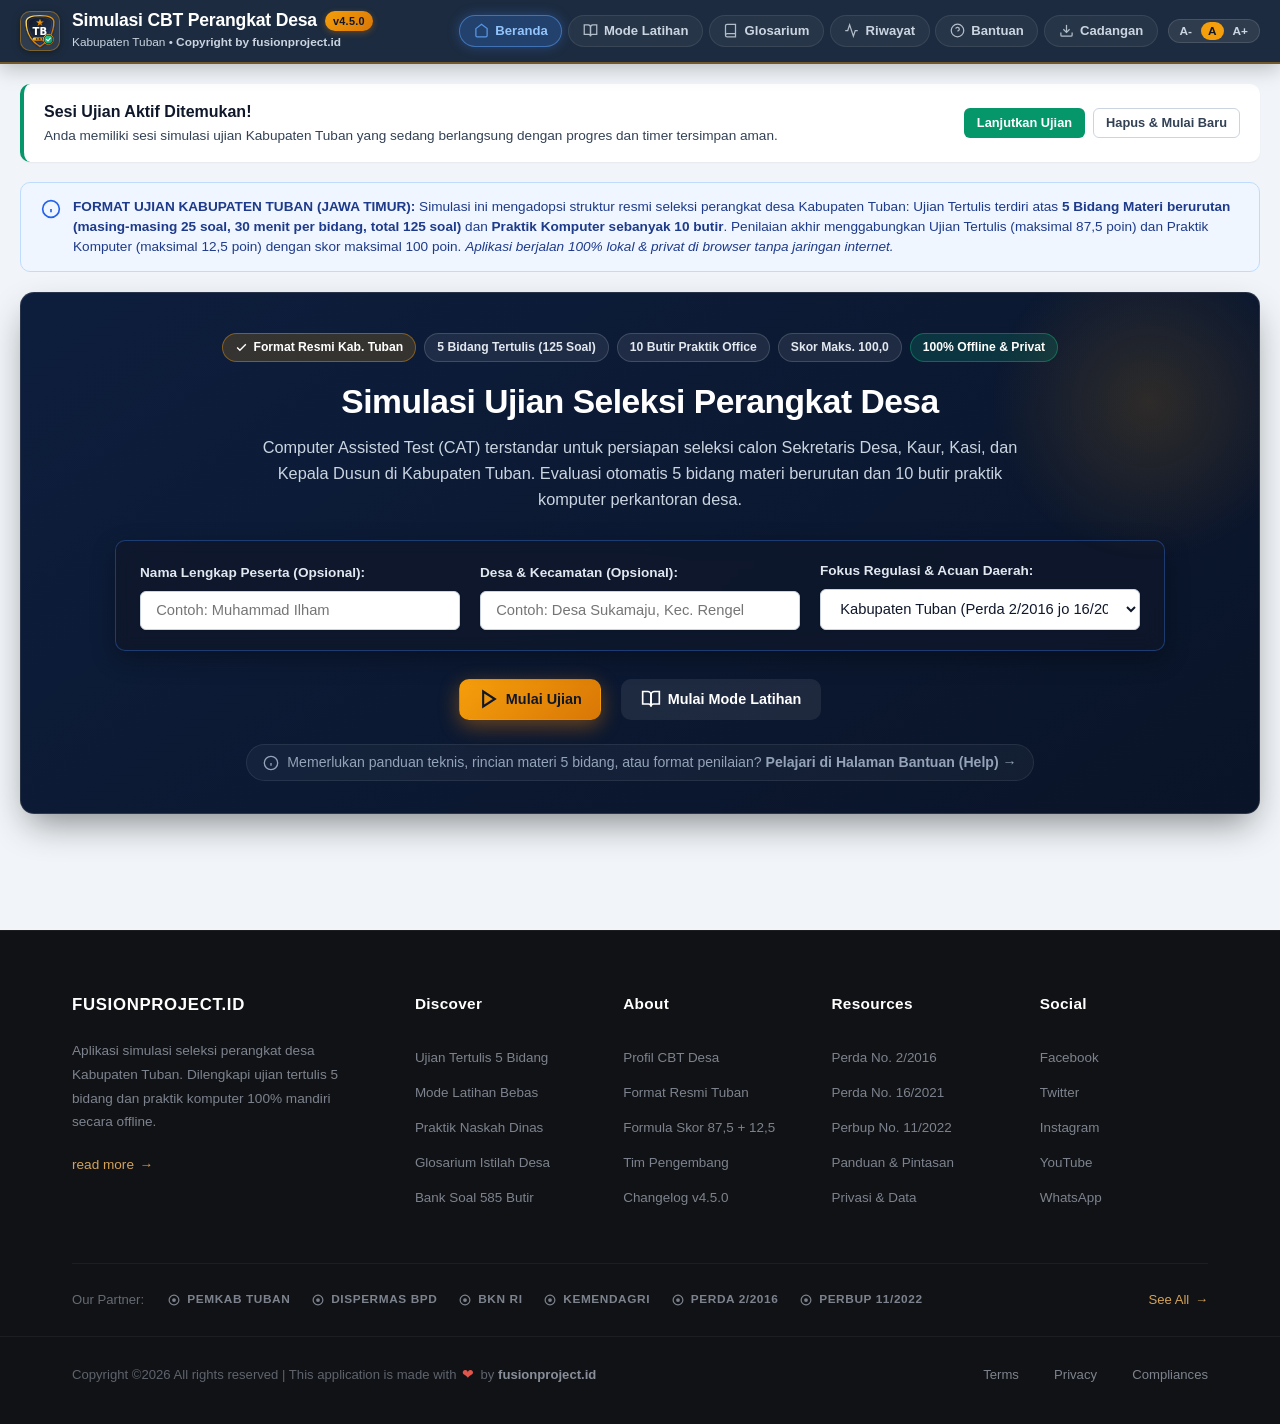
==== commit 4c694475: "Add files via upload" ====
--- a/index_standalone_bundle.html
+++ b/index_standalone_bundle.html
@@ -5,7 +5,13 @@
   <meta name="viewport" content="width=device-width, initial-scale=1.0">
   <title>Simulasi Ujian Perangkat Desa Kabupaten Tuban | 5 Bidang Tertulis & Praktik Komputer</title>
   <meta name="description" content="Aplikasi simulasi resmi ujian perangkat desa Kabupaten Tuban. 5 bidang materi tertulis berurutan @ 25 soal (30 menit/bidang, total 125 soal) dan praktik komputer 10 butir. Nilai akhir gabungan tertulis (87,5) dan praktik (12,5).">
-  <meta name="author" content="Simulasi CBT Perangkat Desa Kabupaten Tuban">
+  <meta name="author" content="fusionproject.id">
+  <meta name="version" content="4.5.0">
+  <meta name="copyright" content="Copyright by fusionproject.id">
+  <!-- Official Favicon & App Icons -->
+  <link rel="icon" type="image/svg+xml" href="assets/favicon.svg">
+  <link rel="alternate icon" href="favicon.svg">
+  <link rel="apple-touch-icon" href="assets/favicon.svg">
   <style>
 
     :root {
@@ -81,21 +87,23 @@
       flex-direction: column;
     }
 
-    /* Top Civic Header */
+    /* Top Civic Header (Modern & Minimalist) */
     .civic-header {
-      background: linear-gradient(135deg, var(--primary-900) 0%, var(--primary-800) 100%);
+      background: rgba(10, 25, 47, 0.92);
+      backdrop-filter: blur(12px);
+      -webkit-backdrop-filter: blur(12px);
       color: var(--white);
-      border-bottom: 3px solid var(--accent-gold-500);
+      border-bottom: 2px solid rgba(245, 158, 11, 0.4);
       position: sticky;
       top: 0;
       z-index: 100;
-      box-shadow: var(--shadow-md);
+      box-shadow: 0 4px 20px rgba(0, 0, 0, 0.25);
     }
 
     .civic-header-inner {
       max-width: 1300px;
       margin: 0 auto;
-      padding: 0.75rem 1.25rem;
+      padding: 0.65rem 1.25rem;
       display: flex;
       justify-content: space-between;
       align-items: center;
@@ -105,69 +113,200 @@
     .brand-block {
       display: flex;
       align-items: center;
-      gap: 0.85rem;
+      gap: 0.75rem;
       cursor: pointer;
       user-select: none;
-    }
-
-    .brand-emblem {
-      width: 44px;
-      height: 44px;
-      background: var(--accent-gold-500);
-      color: var(--primary-900);
-      border-radius: var(--radius-md);
+      flex-shrink: 0;
+    }
+
+    .brand-emblem-wrap {
+      width: 40px;
+      height: 40px;
       display: flex;
       align-items: center;
       justify-content: center;
-      font-weight: 900;
-      font-size: 1.35rem;
-      box-shadow: 0 2px 4px rgba(0,0,0,0.2);
       flex-shrink: 0;
+      border-radius: var(--radius-md);
+      background: rgba(255, 255, 255, 0.08);
+      border: 1px solid rgba(245, 158, 11, 0.4);
+      padding: 2px;
+      box-shadow: 0 2px 8px rgba(0, 0, 0, 0.3);
+      transition: transform 0.2s ease;
+    }
+    .brand-block:hover .brand-emblem-wrap {
+      transform: scale(1.05);
+    }
+    .brand-logo-img {
+      width: 100%;
+      height: 100%;
+      object-fit: contain;
+      display: block;
+    }
+
+    .brand-title-row {
+      display: flex;
+      align-items: center;
+      gap: 0.5rem;
+      flex-wrap: wrap;
     }
 
     .brand-text h1 {
-      font-size: 1.15rem;
+      font-size: 1.1rem;
       font-weight: 800;
       letter-spacing: -0.2px;
       color: var(--white);
       line-height: 1.2;
+      margin: 0;
+    }
+
+    .version-badge {
+      display: inline-flex;
+      align-items: center;
+      font-size: 0.68rem;
+      font-weight: 800;
+      letter-spacing: 0.3px;
+      padding: 0.12rem 0.5rem;
+      border-radius: 9999px;
+      background: linear-gradient(135deg, #f59e0b, #d97706);
+      color: #0f172a;
+      box-shadow: 0 2px 6px rgba(217, 119, 6, 0.35);
+      cursor: pointer;
+      user-select: none;
+      transition: all 0.2s ease;
+    }
+    .version-badge:hover {
+      transform: translateY(-1px);
+      filter: brightness(1.1);
     }
 
     .brand-text p {
-      font-size: 0.78rem;
+      font-size: 0.74rem;
       color: var(--slate-300);
-    }
-
-    .header-actions {
+      margin: 2px 0 0 0;
+    }
+
+    .brand-copyright {
+      color: var(--accent-gold-400);
+      font-weight: 600;
+    }
+
+    /* Modern Minimalist Navigation Menu */
+    .modern-nav-menu {
       display: flex;
       align-items: center;
-      gap: 0.65rem;
+      gap: 0.35rem;
       flex-wrap: wrap;
+    }
+
+    .nav-btn {
+      display: inline-flex;
+      align-items: center;
+      gap: 0.4rem;
+      padding: 0.45rem 0.85rem;
+      border-radius: 9999px;
+      font-size: 0.82rem;
+      font-weight: 600;
+      color: #cbd5e1;
+      background: rgba(255, 255, 255, 0.05);
+      border: 1px solid rgba(255, 255, 255, 0.08);
+      cursor: pointer;
+      transition: all 0.2s cubic-bezier(0.16, 1, 0.3, 1);
+      text-decoration: none;
+      user-select: none;
+    }
+
+    .nav-btn svg {
+      opacity: 0.85;
+      transition: transform 0.2s ease;
+    }
+
+    .nav-btn:hover {
+      color: #ffffff;
+      background: rgba(255, 255, 255, 0.12);
+      border-color: rgba(255, 255, 255, 0.2);
+      transform: translateY(-1px);
+    }
+
+    .nav-btn:hover svg {
+      transform: scale(1.1);
+    }
+
+    .nav-btn.active {
+      background: rgba(59, 130, 246, 0.25);
+      border-color: rgba(96, 165, 250, 0.5);
+      color: #93c5fd;
+      font-weight: 700;
+      box-shadow: 0 0 12px rgba(59, 130, 246, 0.35);
+    }
+
+    .nav-btn.active svg {
+      stroke: #60a5fa;
+    }
+
+    .nav-toggle-btn {
+      display: none;
+      background: rgba(255, 255, 255, 0.08);
+      border: 1px solid rgba(255, 255, 255, 0.15);
+      color: var(--white);
+      padding: 0.45rem;
+      border-radius: var(--radius-sm);
+      cursor: pointer;
+      align-items: center;
+      justify-content: center;
     }
 
     .font-scale-controls {
       display: flex;
-      background: rgba(255, 255, 255, 0.1);
-      border-radius: var(--radius-sm);
-      padding: 2px;
+      background: rgba(255, 255, 255, 0.08);
+      border: 1px solid rgba(255, 255, 255, 0.12);
+      border-radius: 9999px;
+      padding: 2px 4px;
       gap: 2px;
+      margin-left: 0.25rem;
     }
 
     .font-scale-btn {
       background: transparent;
       border: none;
-      color: var(--slate-200);
-      padding: 3px 8px;
-      font-size: 0.78rem;
+      color: var(--slate-300);
+      padding: 2px 7px;
+      font-size: 0.74rem;
       font-weight: 700;
       cursor: pointer;
-      border-radius: 4px;
+      border-radius: 9999px;
       transition: all 0.15s ease;
     }
 
     .font-scale-btn:hover, .font-scale-btn.active {
       background: var(--accent-gold-500);
-      color: var(--primary-900);
+      color: #0f172a;
+    }
+
+    @media (max-width: 960px) {
+      .nav-toggle-btn {
+        display: inline-flex;
+      }
+      .modern-nav-menu {
+        display: none;
+        position: absolute;
+        top: 100%;
+        left: 0;
+        right: 0;
+        background: #091325;
+        border-bottom: 2px solid var(--accent-gold-500);
+        padding: 1rem 1.25rem;
+        flex-direction: column;
+        align-items: stretch;
+        gap: 0.5rem;
+        box-shadow: 0 10px 25px rgba(0,0,0,0.5);
+      }
+      .modern-nav-menu.mobile-open {
+        display: flex;
+      }
+      .font-scale-controls {
+        align-self: flex-start;
+        margin-top: 0.5rem;
+      }
     }
 
     .app-main {
@@ -188,62 +327,285 @@
       margin-bottom: 1.25rem;
     }
 
-    /* Hero Panel */
-    .hero-panel {
-      background: linear-gradient(135deg, var(--primary-900) 0%, var(--primary-800) 60%, var(--primary-700) 100%);
+    /* Simple Landing Page Hero (Matching Gambar 2) */
+    .landing-hero-card {
+      background: linear-gradient(145deg, #0d1e3d 0%, #0a1428 100%);
       color: var(--white);
+      border-radius: var(--radius-lg);
+      padding: 2.5rem 2rem 2rem 2rem;
+      margin-bottom: 2rem;
+      box-shadow: 0 16px 36px -8px rgba(0, 0, 0, 0.45);
+      border: 1px solid rgba(255, 255, 255, 0.12);
+      position: relative;
+      overflow: hidden;
+      text-align: center;
+    }
+
+    .landing-hero-card::after {
+      content: "";
+      position: absolute;
+      top: -50px;
+      right: -50px;
+      width: 320px;
+      height: 320px;
+      background: radial-gradient(circle, rgba(245, 158, 11, 0.15) 0%, transparent 70%);
+      pointer-events: none;
+    }
+
+    .landing-chip-row {
+      display: flex;
+      justify-content: center;
+      flex-wrap: wrap;
+      gap: 0.5rem;
+      margin-bottom: 1.25rem;
+    }
+
+    .landing-chip {
+      font-size: 0.76rem;
+      font-weight: 700;
+      color: #e2e8f0;
+      background: rgba(255, 255, 255, 0.08);
+      border: 1px solid rgba(255, 255, 255, 0.15);
+      padding: 0.25rem 0.75rem;
+      border-radius: 9999px;
+      display: inline-flex;
+      align-items: center;
+      gap: 0.35rem;
+    }
+
+    .landing-chip-gold {
+      background: rgba(245, 158, 11, 0.18);
+      border-color: rgba(245, 158, 11, 0.4);
+      color: var(--accent-gold-300);
+    }
+
+    .landing-chip-green {
+      background: rgba(16, 185, 129, 0.18);
+      border-color: rgba(16, 185, 129, 0.4);
+      color: var(--emerald-300);
+    }
+
+    .landing-headline {
+      font-size: 2.1rem;
+      font-weight: 900;
+      letter-spacing: -0.5px;
+      color: #ffffff;
+      line-height: 1.2;
+      margin-bottom: 0.75rem;
+    }
+
+    .landing-desc {
+      font-size: 1.02rem;
+      color: #cbd5e1;
+      max-width: 760px;
+      margin: 0 auto 1.75rem auto;
+      line-height: 1.6;
+    }
+
+    /* Candidate Spec Card (Formulir Persis Sesuai Gambar 2) */
+    .candidate-spec-card {
+      background: rgba(15, 23, 42, 0.75);
+      backdrop-filter: blur(8px);
+      -webkit-backdrop-filter: blur(8px);
+      border: 1px solid rgba(59, 130, 246, 0.35);
+      border-radius: var(--radius-md);
+      padding: 1.25rem 1.5rem;
+      margin: 0 auto 1.75rem auto;
+      max-width: 1050px;
+      text-align: left;
+      box-shadow: 0 8px 24px rgba(0, 0, 0, 0.3);
+    }
+
+    .candidate-form-row {
+      display: grid;
+      grid-template-columns: repeat(auto-fit, minmax(260px, 1fr));
+      gap: 1.25rem;
+      align-items: flex-end;
+    }
+
+    .candidate-form-col {
+      display: flex;
+      flex-direction: column;
+    }
+
+    .spec-label {
+      font-size: 0.85rem;
+      font-weight: 700;
+      color: #e2e8f0;
+      margin-bottom: 0.45rem;
+      display: block;
+    }
+
+    .spec-input, .spec-select {
+      background: #ffffff;
+      color: #0f172a;
+      border: 1px solid #cbd5e1;
+      border-radius: var(--radius-sm);
+      padding: 0.65rem 0.95rem;
+      font-size: 0.92rem;
+      width: 100%;
+      outline: none;
+      transition: all 0.2s ease;
+      box-shadow: 0 1px 3px rgba(0, 0, 0, 0.08);
+    }
+
+    .spec-input:focus, .spec-select:focus {
+      border-color: var(--primary-500);
+      box-shadow: 0 0 0 3px rgba(59, 130, 246, 0.25);
+    }
+
+    /* Landing Action CTA Row */
+    .landing-cta-row {
+      display: flex;
+      justify-content: center;
+      align-items: center;
+      gap: 1.25rem;
+      flex-wrap: wrap;
+      margin-bottom: 1.5rem;
+    }
+
+    .btn-landing-exam {
+      background: linear-gradient(135deg, #f59e0b 0%, #d97706 100%);
+      color: #0f172a !important;
+      font-weight: 800;
+      font-size: 1.1rem;
+      padding: 0.85rem 2.25rem;
+      border-radius: 9999px;
+      border: none;
+      display: inline-flex;
+      align-items: center;
+      gap: 0.6rem;
+      cursor: pointer;
+      box-shadow: 0 6px 20px rgba(217, 119, 6, 0.45);
+      transition: all 0.2s cubic-bezier(0.16, 1, 0.3, 1);
+      text-decoration: none;
+    }
+
+    .btn-landing-exam:hover {
+      transform: translateY(-2px);
+      box-shadow: 0 8px 24px rgba(217, 119, 6, 0.6);
+      filter: brightness(1.08);
+    }
+
+    .btn-landing-practice {
+      background: rgba(255, 255, 255, 0.08);
+      color: #ffffff !important;
+      font-weight: 700;
+      font-size: 1.05rem;
+      padding: 0.85rem 2rem;
+      border-radius: 9999px;
+      border: 1px solid rgba(255, 255, 255, 0.25);
+      display: inline-flex;
+      align-items: center;
+      gap: 0.6rem;
+      cursor: pointer;
+      transition: all 0.2s cubic-bezier(0.16, 1, 0.3, 1);
+      text-decoration: none;
+    }
+
+    .btn-landing-practice:hover {
+      background: rgba(255, 255, 255, 0.16);
+      border-color: rgba(255, 255, 255, 0.45);
+      transform: translateY(-2px);
+      box-shadow: 0 6px 16px rgba(0, 0, 0, 0.25);
+    }
+
+    .landing-footer-hint {
+      display: inline-flex;
+      align-items: center;
+      gap: 0.5rem;
+      font-size: 0.88rem;
+      color: #94a3b8;
+      background: rgba(255, 255, 255, 0.04);
+      padding: 0.45rem 1rem;
+      border-radius: 9999px;
+      border: 1px solid rgba(255, 255, 255, 0.08);
+    }
+
+    .landing-footer-hint a {
+      color: var(--accent-gold-400);
+      font-weight: 700;
+      text-decoration: none;
+    }
+
+    .landing-footer-hint a:hover {
+      text-decoration: underline;
+    }
+
+    /* Help Page Styles */
+    .help-hero-panel {
+      background: linear-gradient(135deg, var(--primary-900) 0%, var(--primary-800) 100%);
       border-radius: var(--radius-lg);
       padding: 2rem;
       margin-bottom: 1.5rem;
-      box-shadow: var(--shadow-lg);
-      border: 1px solid rgba(255,255,255,0.1);
-      position: relative;
-      overflow: hidden;
-    }
-
-    .hero-panel::after {
-      content: "";
-      position: absolute;
-      right: -30px;
-      bottom: -40px;
-      width: 240px;
-      height: 240px;
-      background: radial-gradient(circle, rgba(245, 158, 11, 0.18) 0%, transparent 70%);
-      pointer-events: none;
-    }
-
-    .hero-badge-row {
+      border: 1px solid rgba(255, 255, 255, 0.12);
+      box-shadow: var(--shadow-md);
+    }
+
+    .help-quick-nav {
       display: flex;
       flex-wrap: wrap;
       gap: 0.5rem;
+      margin-top: 1.25rem;
+    }
+
+    .help-nav-pill {
+      font-size: 0.8rem;
+      font-weight: 700;
+      color: #cbd5e1;
+      background: rgba(255, 255, 255, 0.08);
+      border: 1px solid rgba(255, 255, 255, 0.15);
+      padding: 0.35rem 0.85rem;
+      border-radius: 9999px;
+      text-decoration: none;
+      transition: all 0.2s ease;
+    }
+
+    .help-nav-pill:hover {
+      background: var(--accent-gold-500);
+      color: #0f172a;
+      border-color: var(--accent-gold-500);
+    }
+
+    .help-step-grid {
+      display: grid;
+      grid-template-columns: repeat(auto-fit, minmax(200px, 1fr));
+      gap: 1rem;
       margin-bottom: 1rem;
     }
 
-    .hero-panel h2 {
-      font-size: 1.85rem;
+    .help-step-card {
+      background: #f8fafc;
+      border: 1px solid #e2e8f0;
+      border-radius: var(--radius-md);
+      padding: 1rem;
+      position: relative;
+    }
+
+    .help-step-num {
+      display: inline-block;
+      font-size: 0.72rem;
       font-weight: 800;
-      line-height: 1.25;
-      margin-bottom: 0.75rem;
-      color: var(--white);
-    }
-
-    .hero-panel p.lead {
-      font-size: 1rem;
-      color: var(--slate-200);
-      max-width: 850px;
-      margin-bottom: 1.5rem;
-      line-height: 1.6;
-    }
-
-    .form-candidate-grid {
-      display: grid;
-      grid-template-columns: repeat(auto-fit, minmax(260px, 1fr));
-      gap: 1rem;
-      background: rgba(255, 255, 255, 0.08);
-      padding: 1.25rem;
-      border-radius: var(--radius-md);
-      border: 1px solid rgba(255, 255, 255, 0.15);
-      margin-bottom: 1.25rem;
+      text-transform: uppercase;
+      letter-spacing: 0.5px;
+      padding: 0.15rem 0.5rem;
+      border-radius: 4px;
+      background: var(--primary-100);
+      color: var(--primary-800);
+      margin-bottom: 0.5rem;
+    }
+
+    .help-step-card h4 {
+      font-size: 0.95rem;
+      font-weight: 800;
+      color: var(--slate-900);
+      margin-bottom: 0.35rem;
+    }
+
+    .help-step-card p {
+      font-size: 0.82rem;
+      color: var(--slate-600);
+      line-height: 1.45;
     }
 
     /* Buttons */
@@ -1639,6 +2001,8 @@
       .results-hero-grid {
         grid-template-columns: 1fr;
       }
+    }
+
     /* Rich Text Formatting (Italics, Bold, Code, Underline) */
     .option-content em, .option-content i,
     .q-text em, .q-text i,
@@ -1671,9 +2035,286 @@
       border: 1px solid var(--slate-300);
     }
 
+    /* =========================================================================
+       COLORLIB DARK MINIMALIST FOOTER
+       ========================================================================= */
+    .civic-footer {
+      --footer-bg: #111215;
+      --footer-text: #7d838e;
+      --footer-title: #ffffff;
+      --footer-accent: #d4a359;
+      --footer-border: rgba(255, 255, 255, 0.05);
+
+      background: var(--footer-bg);
+      color: var(--footer-text);
+      border-top: 1px solid var(--footer-border);
+      margin-top: 4rem;
+      padding-top: 3.8rem;
+      font-size: 0.85rem;
+      line-height: 1.6;
+    }
+
+    .footer-main-container {
+      max-width: 1200px;
+      margin: 0 auto;
+      padding: 0 2rem;
+    }
+
+    .footer-main-grid {
+      display: grid;
+      grid-template-columns: 1.8fr 1fr 1fr 1fr 1fr;
+      gap: 2.5rem;
+      align-items: start;
+    }
+
+    .footer-intro {
+      max-width: 320px;
+    }
+
+    .footer-brand {
+      display: inline-block;
+      margin-bottom: 1.25rem;
+      color: var(--footer-title);
+      font-size: 1.05rem;
+      font-weight: 700;
+      letter-spacing: 0.04em;
+      text-transform: uppercase;
+      text-decoration: none;
+    }
+
+    .footer-intro p {
+      margin: 0 0 1.25rem;
+      color: var(--footer-text);
+      font-size: 0.85rem;
+      line-height: 1.75;
+    }
+
+    .footer-read-more {
+      color: var(--footer-accent);
+      font-size: 0.85rem;
+      font-weight: 500;
+      text-decoration: none;
+      display: inline-flex;
+      align-items: center;
+      gap: 0.35rem;
+      transition: color 0.2s ease;
+    }
+
+    .footer-read-more:hover {
+      color: #ffffff;
+      text-decoration: none;
+    }
+
+    .footer-nav-group {
+      display: flex;
+      flex-direction: column;
+      align-items: flex-start;
+      gap: 0.55rem;
+    }
+
+    .footer-nav-group h3 {
+      margin: 0 0 1.25rem;
+      color: var(--footer-title);
+      font-size: 0.96rem;
+      font-weight: 600;
+      letter-spacing: 0.02em;
+    }
+
+    .footer-nav-group a {
+      color: var(--footer-text);
+      font-size: 0.84rem;
+      line-height: 1.95;
+      text-decoration: none;
+      transition: color 0.15s ease;
+    }
+
+    .footer-nav-group a:hover {
+      color: #ffffff;
+      text-decoration: none;
+    }
+
+    .footer-partner-row {
+      display: flex;
+      align-items: center;
+      justify-content: space-between;
+      gap: 1.5rem;
+      margin-top: 3.2rem;
+      padding: 1.6rem 0;
+      border-top: 1px solid var(--footer-border);
+    }
+
+    .footer-partner-label {
+      flex-shrink: 0;
+      color: #656a74;
+      font-size: 0.82rem;
+      font-weight: 500;
+      white-space: nowrap;
+    }
+
+    .footer-feature-list {
+      display: flex;
+      flex: 1;
+      flex-wrap: wrap;
+      align-items: center;
+      gap: 1.35rem;
+    }
+
+    .partner-item {
+      display: inline-flex;
+      align-items: center;
+      gap: 0.45rem;
+      color: var(--footer-text);
+      font-size: 0.74rem;
+      font-weight: 600;
+      letter-spacing: 0.05em;
+      text-transform: uppercase;
+      white-space: nowrap;
+    }
+
+    .partner-bullet {
+      flex-shrink: 0;
+      color: #7d838e;
+    }
+
+    .footer-see-all {
+      flex-shrink: 0;
+      color: var(--footer-accent);
+      font-size: 0.82rem;
+      font-weight: 500;
+      text-decoration: none;
+      display: inline-flex;
+      align-items: center;
+      gap: 0.35rem;
+      transition: color 0.2s ease;
+    }
+
+    .footer-see-all:hover {
+      color: #ffffff;
+      text-decoration: none;
+    }
+
+    .civic-footer-bottom {
+      border-top: 1px solid var(--footer-border);
+      background: transparent;
+      padding: 1.6rem 0 2.4rem;
+    }
+
+    .footer-bottom-inner {
+      display: flex;
+      max-width: 1200px;
+      margin: 0 auto;
+      padding: 0 2rem;
+      align-items: center;
+      justify-content: space-between;
+      gap: 1.25rem;
+      font-size: 0.82rem;
+    }
+
+    .footer-copy {
+      margin: 0;
+      color: #5e636e;
+      line-height: 1.6;
+    }
+
+    .footer-copy strong {
+      color: #888e9a;
+      font-weight: 600;
+    }
+
+    .footer-heart {
+      color: #e0564c;
+      font-size: 0.9rem;
+      margin: 0 0.15rem;
+    }
+
+    .footer-bottom-links {
+      display: flex;
+      flex-wrap: wrap;
+      align-items: center;
+      gap: 2.2rem;
+    }
+
+    .footer-bottom-links a {
+      color: var(--footer-text);
+      font-size: 0.82rem;
+      text-decoration: none;
+      transition: color 0.15s ease;
+    }
+
+    .footer-bottom-links a:hover {
+      color: #ffffff;
+      text-decoration: none;
+    }
+
+    .civic-footer a:focus-visible {
+      outline: 2px solid var(--footer-accent);
+      outline-offset: 3px;
+      border-radius: 2px;
+    }
+
+    @media (max-width: 960px) {
+      .footer-main-grid {
+        grid-template-columns: repeat(2, minmax(0, 1fr));
+        row-gap: 2.2rem;
+      }
+      .footer-intro {
+        grid-column: 1 / -1;
+        max-width: 100%;
+      }
+      .footer-partner-row {
+        flex-wrap: wrap;
+        gap: 1rem;
+      }
+    }
+
+    @media (max-width: 600px) {
+      .civic-footer {
+        margin-top: 2.5rem;
+        padding-top: 2.5rem;
+      }
+      .footer-main-container {
+        padding: 0 1.25rem;
+      }
+      .footer-main-grid {
+        grid-template-columns: 1fr;
+        row-gap: 1.8rem;
+      }
+      .footer-partner-row {
+        flex-direction: column;
+        align-items: flex-start;
+        gap: 1rem;
+      }
+      .footer-see-all {
+        margin-left: 0;
+      }
+      .footer-bottom-inner {
+        padding: 0 1.25rem;
+        flex-direction: column;
+        align-items: flex-start;
+        gap: 0.85rem;
+      }
+      .footer-bottom-links {
+        gap: 1.25rem;
+      }
+    }
+
+    .print-only-footer {
+      display: none;
+    }
+
     @media print {
       .no-print, .civic-header, .civic-footer, .cbt-action-bar, .palette-card {
         display: none !important;
+      }
+      .print-only-footer {
+        display: flex !important;
+        justify-content: space-between;
+        align-items: center;
+        margin-top: 2rem;
+        padding-top: 1rem;
+        border-top: 1px solid #94a3b8;
+        font-size: 0.75rem;
+        color: #475569;
       }
       body {
         background: white;
@@ -1688,46 +2329,61 @@
 </head>
 <body>
 
-  <!-- Civic Top Header -->
+  <!-- Civic Top Header (Modern & Minimalist) -->
   <header class="civic-header no-print">
     <div class="civic-header-inner">
-      <div class="brand-block" onclick="CBTApp.navigate('home')">
-        <div class="brand-emblem">TB</div>
+      <div class="brand-block" onclick="CBTApp.navigate('home')" title="Simulasi Ujian Perangkat Desa Kab. Tuban">
+        <div class="brand-emblem-wrap">
+          <img src="assets/favicon.svg" alt="Logo CBT Tuban" class="brand-logo-img" width="40" height="40">
+        </div>
         <div class="brand-text">
-          <h1>Simulasi Ujian Seleksi Perangkat Desa</h1>
-          <p id="topRegionLabel">Format Resmi Kabupaten Tuban • 5 Bidang Tertulis & Praktik Komputer</p>
+          <div class="brand-title-row">
+            <h1>Simulasi CBT Perangkat Desa</h1>
+            <span class="version-badge" onclick="event.stopPropagation(); CBTApp.openVersionModal();" title="Versi v4.5.0 • Klik untuk Changelog">v4.5.0</span>
+          </div>
+          <p id="topRegionLabel">Kabupaten Tuban • <span class="brand-copyright">Copyright by fusionproject.id</span></p>
         </div>
       </div>
 
-      <div class="header-actions">
-        <button class="btn btn-outline btn-sm" onclick="CBTApp.navigate('home')" title="Halaman Utama">
-          <svg width="14" height="14" viewBox="0 0 24 24" fill="none" stroke="currentColor" stroke-width="2"><path d="M3 9l9-7 9 7v11a2 2 0 0 1-2 2H5a2 2 0 0 1-2-2z"></path></svg>
-          Beranda
+      <!-- Mobile Hamburger Button -->
+      <button class="nav-toggle-btn" id="btnNavToggle" onclick="CBTApp.toggleMobileMenu()" aria-label="Toggle Navigasi">
+        <svg width="22" height="22" viewBox="0 0 24 24" fill="none" stroke="currentColor" stroke-width="2"><line x1="3" y1="12" x2="21" y2="12"></line><line x1="3" y1="6" x2="21" y2="6"></line><line x1="3" y1="18" x2="21" y2="18"></line></svg>
+      </button>
+
+      <!-- Modern Navigation Bar -->
+      <nav class="modern-nav-menu" id="modernNavMenu">
+        <button class="nav-btn active" data-nav-view="home" onclick="CBTApp.navigate('home')" title="Halaman Utama">
+          <svg width="15" height="15" viewBox="0 0 24 24" fill="none" stroke="currentColor" stroke-width="2"><path d="M3 9l9-7 9 7v11a2 2 0 0 1-2 2H5a2 2 0 0 1-2-2z"></path></svg>
+          <span>Beranda</span>
         </button>
-        <button class="btn btn-outline btn-sm" onclick="CBTApp.navigate('practice-config')" title="Mode Latihan Bebas">
-          <svg width="14" height="14" viewBox="0 0 24 24" fill="none" stroke="currentColor" stroke-width="2"><path d="M2 3h6a4 4 0 0 1 4 4v14a3 3 0 0 0-3-3H2z"></path><path d="M22 3h-6a4 4 0 0 0-4 4v14a3 3 0 0 1 3-3h7z"></path></svg>
-          Mode Latihan
+        <button class="nav-btn" data-nav-view="practice-config" onclick="CBTApp.navigate('practice-config')" title="Mode Latihan Bebas">
+          <svg width="15" height="15" viewBox="0 0 24 24" fill="none" stroke="currentColor" stroke-width="2"><path d="M2 3h6a4 4 0 0 1 4 4v14a3 3 0 0 0-3-3H2z"></path><path d="M22 3h-6a4 4 0 0 0-4 4v14a3 3 0 0 1 3-3h7z"></path></svg>
+          <span>Mode Latihan</span>
         </button>
-        <button class="btn btn-outline btn-sm" onclick="CBTApp.navigate('glossary')" title="Glosarium 36 Istilah Desa">
-          <svg width="14" height="14" viewBox="0 0 24 24" fill="none" stroke="currentColor" stroke-width="2"><path d="M4 19.5A2.5 2.5 0 0 1 6.5 17H20"></path><path d="M6.5 2H20v20H6.5A2.5 2.5 0 0 1 4 19.5v-15A2.5 2.5 0 0 1 6.5 2z"></path></svg>
-          Glosarium
+        <button class="nav-btn" data-nav-view="glossary" onclick="CBTApp.navigate('glossary')" title="Glosarium 36 Istilah Desa">
+          <svg width="15" height="15" viewBox="0 0 24 24" fill="none" stroke="currentColor" stroke-width="2"><path d="M4 19.5A2.5 2.5 0 0 1 6.5 17H20"></path><path d="M6.5 2H20v20H6.5A2.5 2.5 0 0 1 4 19.5v-15A2.5 2.5 0 0 1 6.5 2z"></path></svg>
+          <span>Glosarium</span>
         </button>
-        <button class="btn btn-outline btn-sm" onclick="CBTApp.navigate('history')" title="Riwayat & Grafik Nilai">
-          <svg width="14" height="14" viewBox="0 0 24 24" fill="none" stroke="currentColor" stroke-width="2"><polyline points="22 12 18 12 15 21 9 3 6 12 2 12"></polyline></svg>
-          Riwayat
+        <button class="nav-btn" data-nav-view="history" onclick="CBTApp.navigate('history')" title="Riwayat &amp; Statistik Nilai">
+          <svg width="15" height="15" viewBox="0 0 24 24" fill="none" stroke="currentColor" stroke-width="2"><polyline points="22 12 18 12 15 21 9 3 6 12 2 12"></polyline></svg>
+          <span>Riwayat</span>
         </button>
-        <button class="btn btn-outline btn-sm" onclick="CBTApp.openBackupModal()" title="Cadangan Data (Ekspor / Impor JSON)">
-          <svg width="14" height="14" viewBox="0 0 24 24" fill="none" stroke="currentColor" stroke-width="2"><path d="M21 15v4a2 2 0 0 1-2 2H5a2 2 0 0 1-2-2v-4"></path><polyline points="7 10 12 15 17 10"></polyline><line x1="12" y1="15" x2="12" y2="3"></line></svg>
-          Cadangan
+        <button class="nav-btn" data-nav-view="help" onclick="CBTApp.navigate('help')" title="Pusat Bantuan &amp; Panduan Lengkap">
+          <svg width="15" height="15" viewBox="0 0 24 24" fill="none" stroke="currentColor" stroke-width="2"><circle cx="12" cy="12" r="10"></circle><path d="M9.09 9a3 3 0 0 1 5.83 1c0 2-3 3-3 3"></path><line x1="12" y1="17" x2="12.01" y2="17"></line></svg>
+          <span>Bantuan</span>
         </button>
-
-        <!-- Font Scale Controls -->
+        <button class="nav-btn" onclick="CBTApp.openBackupModal()" title="Cadangan Data (Ekspor / Impor JSON)">
+          <svg width="15" height="15" viewBox="0 0 24 24" fill="none" stroke="currentColor" stroke-width="2"><path d="M21 15v4a2 2 0 0 1-2 2H5a2 2 0 0 1-2-2v-4"></path><polyline points="7 10 12 15 17 10"></polyline><line x1="12" y1="15" x2="12" y2="3"></line></svg>
+          <span>Cadangan</span>
+        </button>
+
+        <!-- Font Scale Controls (Minimalist & Compact) -->
         <div class="font-scale-controls" title="Pengaturan Skala Ukuran Teks">
           <button class="font-scale-btn" id="fScaleSm" onclick="CBTApp.setFontScale('90%')">A-</button>
           <button class="font-scale-btn active" id="fScaleMd" onclick="CBTApp.setFontScale('100%')">A</button>
           <button class="font-scale-btn" id="fScaleLg" onclick="CBTApp.setFontScale('115%')">A+</button>
         </div>
-      </div>
+      </nav>
     </div>
   </header>
 
@@ -1757,175 +2413,68 @@
     </div>
 
     <!-- ======================================================================
-         VIEW 1: BERANDA / HALAMAN PERSIAPAN (HOME VIEW)
+         VIEW 1: BERANDA / LANDING PAGE SEDERHANA (SIMPLE LANDING VIEW)
          ====================================================================== -->
     <section id="viewHome">
-      <div class="hero-panel">
-        <div class="hero-badge-row">
-          <span class="badge-pill badge-cat">Total 125 Soal Tertulis</span>
-          <span class="badge-pill badge-diff-mudah">5 Bidang @ 25 Soal</span>
-          <span class="badge-pill badge-diff-sedang">Waktu 30 Menit / Bidang</span>
-          <span class="badge-pill badge-diff-sulit">Praktik Komputer: 10 Butir</span>
-          <span class="badge-pill badge-verified">Nilai Akhir Maksimal 100 Poin</span>
-          <span class="badge-pill" style="background:rgba(255,255,255,0.15); color:#fff;">100% Offline & Privat</span>
+      <div class="landing-hero-card">
+        <!-- Top Badges / Chips -->
+        <div class="landing-chip-row">
+          <span class="landing-chip landing-chip-gold">
+            <svg width="13" height="13" viewBox="0 0 24 24" fill="none" stroke="currentColor" stroke-width="2.5"><polyline points="20 6 9 17 4 12"></polyline></svg>
+            Format Resmi Kab. Tuban
+          </span>
+          <span class="landing-chip">5 Bidang Tertulis (125 Soal)</span>
+          <span class="landing-chip">10 Butir Praktik Office</span>
+          <span class="landing-chip">Skor Maks. 100,0</span>
+          <span class="landing-chip landing-chip-green">100% Offline &amp; Privat</span>
         </div>
-        <h2>Simulasi Ujian Perangkat Desa Kabupaten Tuban</h2>
-        <p class="lead">Persiapkan diri Anda menghadapi seleksi perangkat desa (Sekretaris Desa, Kaur, Kasi, Kepala Dusun) dengan sistem Computer Assisted Test (CAT) berstandar Kabupaten Tuban. Ujian tertulis terdiri dari 5 bidang materi berurutan dengan timer mandiri 30 menit per bidang, dilanjutkan tahapan Praktik Komputer 10 butir interaktif.</p>
-
-        <!-- Candidate Registration Box -->
-        <div class="form-candidate-grid">
-          <div class="form-group">
-            <label for="inputCandidateName">Nama Lengkap Peserta (Opsional):</label>
-            <input type="text" id="inputCandidateName" class="form-control" placeholder="Contoh: Muhammad Ilham">
-          </div>
-          <div class="form-group">
-            <label for="inputCandidateVillage">Desa & Kecamatan (Opsional):</label>
-            <input type="text" id="inputCandidateVillage" class="form-control" placeholder="Contoh: Desa Sukamaju, Kec. Rengel">
-          </div>
-          <div class="form-group">
-            <label for="selectRegion">Fokus Regulasi & Acuan Daerah:</label>
-            <select id="selectRegion" class="form-control" onchange="CBTApp.handleRegionChange()">
-              <option value="tuban" selected>Kabupaten Tuban (Perda 2/2016 jo 16/2021 & Perbup 11/2022)</option>
-              <option value="nasional">Standar Nasional (UU 6/2014 jo. UU 3/2024)</option>
-            </select>
+
+        <h2 class="landing-headline">Simulasi Ujian Seleksi Perangkat Desa</h2>
+        <p class="landing-desc">
+          Computer Assisted Test (CAT) terstandar untuk persiapan seleksi calon Sekretaris Desa, Kaur, Kasi, dan Kepala Dusun di Kabupaten Tuban. Evaluasi otomatis 5 bidang materi berurutan dan 10 butir praktik komputer perkantoran desa.
+        </p>
+
+        <!-- Formulir Peserta Sesuai Gambar 2 -->
+        <div class="candidate-spec-card">
+          <div class="candidate-form-row">
+            <div class="candidate-form-col">
+              <label for="inputCandidateName" class="spec-label">Nama Lengkap Peserta (Opsional):</label>
+              <input type="text" id="inputCandidateName" class="spec-input" placeholder="Contoh: Muhammad Ilham">
+            </div>
+            <div class="candidate-form-col">
+              <label for="inputCandidateVillage" class="spec-label">Desa &amp; Kecamatan (Opsional):</label>
+              <input type="text" id="inputCandidateVillage" class="spec-input" placeholder="Contoh: Desa Sukamaju, Kec. Rengel">
+            </div>
+            <div class="candidate-form-col">
+              <label for="selectRegion" class="spec-label">Fokus Regulasi &amp; Acuan Daerah:</label>
+              <select id="selectRegion" class="spec-select" onchange="CBTApp.handleRegionChange()">
+                <option value="tuban" selected>Kabupaten Tuban (Perda 2/2016 jo 16/2021 &amp; Perbup 11/2022)</option>
+                <option value="nasional">Standar Nasional (UU 6/2014 jo. UU 3/2024)</option>
+              </select>
+            </div>
           </div>
         </div>
 
-        <!-- Automatic Randomization & Anti-Cheating Banner -->
-        <div style="background:rgba(16, 185, 129, 0.15); padding:0.85rem 1.25rem; border-radius:var(--radius-md); border:1px solid rgba(16, 185, 129, 0.35); display:flex; gap:0.75rem; align-items:center;">
-          <svg width="22" height="22" viewBox="0 0 24 24" fill="none" stroke="currentColor" stroke-width="2" style="color:var(--emerald-400); flex-shrink:0;">
-            <path d="M12 22s8-4 8-10V5l-8-3-8 3v7c0 6 8 10 8 10z"/>
-          </svg>
-          <div style="font-size:0.88rem; color:var(--white); line-height:1.4;">
-            <strong>Ketentuan Simulasi Resmi:</strong> Urutan pengerjaan dimulai dari <em>Bidang 1 (Agama)</em>. Setiap bidang menampilkan 25 soal dengan timer terpisah 30 menit. Bidang berikutnya baru dapat dibuka setelah bidang sebelumnya selesai. Bidang yang sudah dikunci tidak dapat diubah kembali. Kunci jawaban & pembahasan baru terbuka setelah seluruh tahapan ujian (termasuk Praktik Komputer) selesai.
-          </div>
-        </div>
-      </div>
-
-      <!-- Zero-Repetition Engine Status Card -->
-      <div class="cbt-card no-print" style="margin-top:1.25rem; margin-bottom:1.5rem; background:linear-gradient(135deg, #f0fdf4 0%, #e0f2fe 100%); border:1px solid #bbf7d0;">
-        <div style="display:flex; justify-content:space-between; align-items:center; flex-wrap:wrap; gap:1rem;">
-          <div style="display:flex; align-items:center; gap:0.75rem;">
-            <div style="width:42px; height:42px; border-radius:50%; background:var(--emerald-600); color:white; display:flex; align-items:center; justify-content:center; flex-shrink:0;">
-              <svg width="22" height="22" viewBox="0 0 24 24" fill="none" stroke="currentColor" stroke-width="2.5"><polyline points="20 6 9 17 4 12"></polyline></svg>
-            </div>
-            <div>
-              <h4 style="margin:0; font-size:1rem; font-weight:800; color:var(--slate-900);">Siklus Bank Soal Tanpa Pengulangan (Zero Repetition Engine)</h4>
-              <p style="margin:2px 0 0; font-size:0.85rem; color:var(--slate-600);">
-                Soal yang sudah pernah muncul pada sesi ujian sebelumnya <strong>tidak akan keluar lagi</strong> sampai seluruh 585 butir soal diuji tuntas, lalu siklus diperbarui secara otomatis.
-              </p>
-            </div>
-          </div>
-          <div style="display:flex; align-items:center; gap:0.65rem;">
-            <span id="seenQuestionBadge" class="badge-pill badge-verified" style="font-size:0.85rem; font-weight:700; padding:0.45rem 0.85rem;">
-              Terpakai: 0 / 585 Soal (0%)
-            </span>
-            <button class="btn btn-outline btn-sm" onclick="CBTApp.resetQuestionHistory()" title="Reset riwayat agar semua soal dapat diundi kembali dari awal">
-              <svg width="14" height="14" viewBox="0 0 24 24" fill="none" stroke="currentColor" stroke-width="2"><path d="M23 4v6h-6"></path><path d="M20.49 15a9 9 0 1 1-2.12-9.36L23 10"></path></svg>
-              Reset Riwayat
-            </button>
-          </div>
-        </div>
-      </div>
-
-      <!-- Action Cards Grid -->
-      <div class="actions-grid">
-        <div class="action-card" style="border:2px solid var(--accent-gold-500);">
-          <div>
-            <div class="action-card-header">
-              <div class="action-card-icon" style="background:var(--accent-gold-100); color:var(--accent-gold-700);">
-                <svg width="24" height="24" viewBox="0 0 24 24" fill="none" stroke="currentColor" stroke-width="2"><circle cx="12" cy="12" r="10"></circle><polyline points="12 6 12 12 16 14"></polyline></svg>
-              </div>
-              <div>
-                <h3>Mulai Ujian Format Tuban</h3>
-                <span class="badge-pill badge-cat" style="font-size:0.7rem;">5 Bidang + Praktik Komputer</span>
-              </div>
-            </div>
-            <p>125 butir soal pilihan ganda (5 sesi @ 25 soal & 30 menit) + 10 butir praktik komputer interaktif. Nilai akhir gabungan (Tertulis 87,5 + Praktik 12,5 = 100,0).</p>
-          </div>
-          <button class="btn btn-gold btn-lg" onclick="CBTApp.confirmStartExam()">
-            Mulai Ujian Sekarang
-            <svg width="18" height="18" viewBox="0 0 24 24" fill="none" stroke="currentColor" stroke-width="2"><polyline points="9 18 15 12 9 6"></polyline></svg>
+        <!-- Tombol Aksi Utama Sesuai Permintaan Pengguna -->
+        <div class="landing-cta-row">
+          <button class="btn btn-landing-exam" onclick="CBTApp.confirmStartExam()" id="btnStartExamMain">
+            <svg width="20" height="20" viewBox="0 0 24 24" fill="none" stroke="currentColor" stroke-width="2.5"><polygon points="5 3 19 12 5 21 5 3"></polygon></svg>
+            <span>Mulai Ujian</span>
+          </button>
+          <button class="btn btn-landing-practice" onclick="CBTApp.navigate('practice-config')" id="btnStartPracticeMain">
+            <svg width="20" height="20" viewBox="0 0 24 24" fill="none" stroke="currentColor" stroke-width="2"><path d="M2 3h6a4 4 0 0 1 4 4v14a3 3 0 0 0-3-3H2z"></path><path d="M22 3h-6a4 4 0 0 0-4 4v14a3 3 0 0 1 3-3h7z"></path></svg>
+            <span>Mulai Mode Latihan</span>
           </button>
         </div>
 
-        <div class="action-card">
-          <div>
-            <div class="action-card-header">
-              <div class="action-card-icon" style="background:var(--emerald-100); color:var(--emerald-700);">
-                <svg width="24" height="24" viewBox="0 0 24 24" fill="none" stroke="currentColor" stroke-width="2"><path d="M2 3h6a4 4 0 0 1 4 4v14a3 3 0 0 0-3-3H2z"></path><path d="M22 3h-6a4 4 0 0 0-4 4v14a3 3 0 0 1 3-3h7z"></path></svg>
-              </div>
-              <h3>Mode Latihan Mandiri</h3>
-            </div>
-            <p>Latihan belajar mandiri bebas tanpa penguncian sesi. Pilih per kategori materi atau acak soal, dengan kunci jawaban dan pembahasan instan setelah menjawab.</p>
-          </div>
-          <button class="btn btn-primary" onclick="CBTApp.navigate('practice-config')">
-            Atur Mode Latihan
-            <svg width="16" height="16" viewBox="0 0 24 24" fill="none" stroke="currentColor" stroke-width="2"><line x1="5" y1="12" x2="19" y2="12"></line><polyline points="12 5 19 12 12 19"></polyline></svg>
-          </button>
-        </div>
-
-        <div class="action-card">
-          <div>
-            <div class="action-card-header">
-              <div class="action-card-icon" style="background:#e0f2fe; color:#0369a1;">
-                <svg width="24" height="24" viewBox="0 0 24 24" fill="none" stroke="currentColor" stroke-width="2"><path d="M4 19.5A2.5 2.5 0 0 1 6.5 17H20"></path><path d="M6.5 2H20v20H6.5A2.5 2.5 0 0 1 4 19.5v-15A2.5 2.5 0 0 1 6.5 2z"></path></svg>
-              </div>
-              <h3>Glosarium 36 Istilah</h3>
-            </div>
-            <p>Kumpulan 36 istilah hukum & singkatan resmi pemerintahan desa (Siltap, APB Desa, Silpa, Musrenbangdes, Siskeudes) dengan pencarian instan dan landasan hukum.</p>
-          </div>
-          <button class="btn btn-outline" onclick="CBTApp.navigate('glossary')">
-            Buka Glosarium
-          </button>
-        </div>
-
-        <div class="action-card">
-          <div>
-            <div class="action-card-header">
-              <div class="action-card-icon" style="background:var(--primary-100); color:var(--primary-700);">
-                <svg width="24" height="24" viewBox="0 0 24 24" fill="none" stroke="currentColor" stroke-width="2"><polyline points="22 12 18 12 15 21 9 3 6 12 2 12"></polyline></svg>
-              </div>
-              <h3>Riwayat & Grafik Nilai</h3>
-            </div>
-            <p>Pantau perkembangan skor per sesi ujian, rincian skor tertulis, skor praktik komputer, dan grafik visual perkembangan kesiapan Anda.</p>
-          </div>
-          <button class="btn btn-outline" onclick="CBTApp.navigate('history')">
-            Lihat Riwayat Nilai
-          </button>
-        </div>
-      </div>
-
-      <!-- Structure of the Examination (5 Bidang + Praktik Komputer) -->
-      <div class="cbt-card">
-        <div style="display:flex; justify-content:space-between; align-items:center; flex-wrap:wrap; gap:0.5rem; margin-bottom:1rem;">
-          <div>
-            <h3 style="font-size:1.15rem; font-weight:800; color:var(--primary-900);">Struktur 5 Bidang Ujian Tertulis & Praktik Komputer</h3>
-            <p style="font-size:0.85rem; color:var(--slate-600);">Standar format seleksi Kabupaten Tuban dengan total 125 soal tertulis dan 10 butir praktik komputer.</p>
-          </div>
-          <span class="badge-pill badge-cat">Total Bank Soal: 585 Butir</span>
-        </div>
-
-        <div class="table-container">
-          <table class="cbt-table">
-            <thead>
-              <tr>
-                <th style="width:40px; text-align:center;">Sesi</th>
-                <th>Bidang Materi Ujian</th>
-                <th style="text-align:center;">Jumlah Soal</th>
-                <th style="text-align:center;">Alokasi Waktu</th>
-                <th style="text-align:center;">Bobot Nilai</th>
-                <th style="text-align:center;">Tersedia di Bank</th>
-                <th>Cakupan & Fokus Kompetensi</th>
-              </tr>
-            </thead>
-            <tbody id="distributionTableBody">
-              <!-- Rendered via JS -->
-            </tbody>
-          </table>
+        <!-- Hint Menuju Halaman Bantuan -->
+        <div class="landing-footer-hint">
+          <svg width="16" height="16" viewBox="0 0 24 24" fill="none" stroke="currentColor" stroke-width="2" style="color:var(--accent-gold-400); flex-shrink:0;"><circle cx="12" cy="12" r="10"></circle><line x1="12" y1="16" x2="12" y2="12"></line><line x1="12" y1="8" x2="12.01" y2="8"></line></svg>
+          <span>Memerlukan panduan teknis, rincian materi 5 bidang, atau format penilaian? <a href="javascript:void(0)" onclick="CBTApp.navigate('help')">Pelajari di Halaman Bantuan (Help) →</a></span>
         </div>
       </div>
     </section>
+
 
     <!-- ======================================================================
          VIEW 2: KONFIGURASI LATIHAN MANDIRI (PRACTICE CONFIG VIEW)
@@ -2492,6 +3041,18 @@
           <!-- Rendered via JS -->
         </div>
       </div>
+
+      <!-- Print-Only Certificate & Copyright Footer -->
+      <div class="print-only-footer">
+        <div>
+          <strong>Simulasi CBT Seleksi Perangkat Desa Kabupaten Tuban</strong><br>
+          <span style="font-size:0.7rem; color:#64748b;">Standar Resmi 125 Soal Tertulis (87,5 Poin) + 10 Praktik Komputer (12,5 Poin) = 100,00 Poin</span>
+        </div>
+        <div style="text-align:right;">
+          <span>Versi Aplikasi: <strong>v4.5.0</strong></span><br>
+          <span style="color:#0f172a; font-weight:700;">Copyright by fusionproject.id</span>
+        </div>
+      </div>
     </section>
 
     <!-- ======================================================================
@@ -2578,15 +3139,248 @@
       </div>
     </section>
 
+    <!-- ======================================================================
+         VIEW 7: PUSAT BANTUAN & PANDUAN RESMI (HELP VIEW)
+         ====================================================================== -->
+    <section id="viewHelp" style="display:none;">
+      <div class="help-hero-panel">
+        <div class="help-header-content">
+          <span class="badge-pill badge-cat">Pusat Informasi &amp; Regulasi</span>
+          <h2 style="font-size:1.6rem; font-weight:900; color:var(--white); margin:0.4rem 0 0.5rem 0;">Bantuan &amp; Panduan Seleksi Perangkat Desa</h2>
+          <p class="lead" style="color:var(--slate-200); font-size:0.95rem; max-width:850px; line-height:1.6;">Panduan lengkap format ujian resmi Kabupaten Tuban, ketentuan 5 bidang materi tertulis berurutan, ujian praktik komputer office, rubrik penilaian, dan rujukan hukum terkini.</p>
+        </div>
+        <div class="help-quick-nav">
+          <a href="#helpSec1" class="help-nav-pill">1. Format 5 Bidang</a>
+          <a href="#helpSec2" class="help-nav-pill">2. Tabel Distribusi Soal</a>
+          <a href="#helpSec3" class="help-nav-pill">3. Praktik Komputer</a>
+          <a href="#helpSec4" class="help-nav-pill">4. Formula Penilaian</a>
+          <a href="#helpSec5" class="help-nav-pill">5. FAQ &amp; Tips CBT</a>
+          <a href="#helpSec6" class="help-nav-pill">6. Rujukan Hukum</a>
+        </div>
+      </div>
+
+      <!-- Section 1: Alur & Mekanisme Ujian Tertulis 5 Bidang -->
+      <div class="cbt-card" id="helpSec1" style="margin-bottom:1.5rem;">
+        <h3 style="font-size:1.15rem; font-weight:800; color:var(--primary-900); margin-bottom:0.75rem;">1. Ketentuan Ujian Tertulis Resmi (5 Bidang Berurutan)</h3>
+        <p style="font-size:0.9rem; color:var(--slate-700); line-height:1.6; margin-bottom:1rem;">
+          Berdasarkan standar seleksi perangkat desa Kabupaten Tuban (Perbup Tuban No. 11/2022), ujian tertulis diselenggarakan secara terpisah ke dalam 5 seksi bidang materi yang harus diselesaikan bertahap:
+        </p>
+        <div class="help-step-grid">
+          <div class="help-step-card">
+            <div class="help-step-num">Bidang 1</div>
+            <h4>Agama &amp; Moderasi Beragama</h4>
+            <p>25 Soal • 30 Menit. Fiqih jenazah desa, zakat, wakaf, batas usia nikah, moderasi beragama, aparatur bebas risywah, dan sejarah Sunan Bonang Tuban.</p>
+          </div>
+          <div class="help-step-card">
+            <div class="help-step-num">Bidang 2</div>
+            <h4>Pemerintahan Desa</h4>
+            <p>25 Soal • 30 Menit. UU No. 6/2014 jo. UU No. 3/2024, PP 11/2019 (Siltap), Permendagri 84/2015 (SOTK), Permendagri 20/2018 (APBDes), Perda Tuban No. 2/2016 jo. No. 16/2021.</p>
+          </div>
+          <div class="help-step-card">
+            <div class="help-step-num">Bidang 3</div>
+            <h4>Bahasa Indonesia</h4>
+            <p>25 Soal • 30 Menit. EYD Edisi V, penulisan naskah dinas resmi surat edaran, undangan, berita acara musdes, dan tata kalimat efektif kedinasan.</p>
+          </div>
+          <div class="help-step-card">
+            <div class="help-step-num">Bidang 4</div>
+            <h4>Pengetahuan Umum</h4>
+            <p>25 Soal • 30 Menit. Pancasila &amp; Pembukaan UUD 1945, wawasan kebangsaan, matematika numerik anggaran/lahan, logika penalaran, dan sejarah Tuban.</p>
+          </div>
+          <div class="help-step-card">
+            <div class="help-step-num">Bidang 5</div>
+            <h4>Pengetahuan Komputer</h4>
+            <p>25 Soal • 30 Menit. Aplikasi perkantoran desa (Word, Excel), surat elektronik dinas, pengarsipan digital, dan keamanan data kependudukan (UU PDP No. 27/2022).</p>
+          </div>
+        </div>
+        <div style="background:var(--slate-50); border:1px solid var(--slate-200); border-radius:var(--radius-md); padding:1rem; margin-top:1rem; font-size:0.86rem; color:var(--slate-700);">
+          <strong>Aturan Penguncian Sekuensial (Sequential Lock):</strong> Peserta harus menyelesaikan bidang satu per satu. Bidang yang sudah dikunci secara permanen tidak dapat dibuka kembali demi mencegah manipulasi waktu. Jika browser ditutup atau dimuat ulang secara tidak sengaja, sistem akan memulihkan sisa waktu dan jawaban terakhir Anda secara otomatis.
+        </div>
+      </div>
+
+      <!-- Section 2: Tabel Distribusi Materi (distributionTableBody) -->
+      <div class="cbt-card" id="helpSec2" style="margin-bottom:1.5rem;">
+        <div style="display:flex; justify-content:space-between; align-items:center; flex-wrap:wrap; gap:0.5rem; margin-bottom:1rem;">
+          <div>
+            <h3 style="font-size:1.15rem; font-weight:800; color:var(--primary-900);">2. Tabel Distribusi Soal &amp; Alokasi Waktu Ujian</h3>
+            <p style="font-size:0.85rem; color:var(--slate-600);">Rincian lengkap 125 butir soal ujian tertulis yang diundi secara acak dan bebas duplikasi dari master database 585 butir soal.</p>
+          </div>
+          <span class="badge-pill badge-cat">Total Bank Soal: 585 Butir</span>
+        </div>
+
+        <div class="table-container">
+          <table class="cbt-table">
+            <thead>
+              <tr>
+                <th style="width:40px; text-align:center;">Sesi</th>
+                <th>Bidang Materi Ujian</th>
+                <th style="text-align:center;">Jumlah Soal</th>
+                <th style="text-align:center;">Alokasi Waktu</th>
+                <th style="text-align:center;">Bobot Nilai</th>
+                <th style="text-align:center;">Tersedia di Bank</th>
+                <th>Cakupan &amp; Fokus Kompetensi</th>
+              </tr>
+            </thead>
+            <tbody id="distributionTableBody">
+              <!-- Rendered via JS -->
+            </tbody>
+          </table>
+        </div>
+      </div>
+
+      <!-- Section 3: Panduan Praktik Komputer (10 Butir Tugas) -->
+      <div class="cbt-card" id="helpSec3" style="margin-bottom:1.5rem;">
+        <h3 style="font-size:1.15rem; font-weight:800; color:var(--primary-900); margin-bottom:0.75rem;">3. Panduan Ujian Praktik Komputer (10 Butir Tugas Nyata)</h3>
+        <p style="font-size:0.9rem; color:var(--slate-700); line-height:1.6; margin-bottom:1rem;">
+          Setelah peserta menuntaskan seluruh 5 seksi bidang tertulis, tahapan ujian langsung berlanjut ke Ujian Praktik Komputer. Ujian ini menguji kecakapan menghasilkan naskah dinas desa secara konkret.
+        </p>
+        <div style="display:grid; grid-template-columns:repeat(auto-fit, minmax(280px, 1fr)); gap:1rem; margin-bottom:1rem;">
+          <div style="background:#f8fafc; border:1px solid #e2e8f0; border-radius:var(--radius-md); padding:1rem;">
+            <h4 style="font-size:0.95rem; font-weight:800; color:var(--primary-800); margin-bottom:0.5rem;">Mode 1: Microsoft Office Asli (Rekomendasi)</h4>
+            <p style="font-size:0.85rem; color:var(--slate-600); line-height:1.5;">Peserta mengunduh naskah sumber, mengerjakan di aplikasi Word, Excel, PowerPoint asli di komputernya, dan mengunggah kembali berkas hasil. Sistem memeriksa struktur OpenXML secara nyata tanpa bantuan server eksternal.</p>
+          </div>
+          <div style="background:#f8fafc; border:1px solid #e2e8f0; border-radius:var(--radius-md); padding:1rem;">
+            <h4 style="font-size:0.95rem; font-weight:800; color:var(--primary-800); margin-bottom:0.5rem;">Mode 2: Simulasi Browser Interaktif</h4>
+            <p style="font-size:0.85rem; color:var(--slate-600); line-height:1.5;">Alternatif bagi peserta yang tidak memiliki MS Office. Disediakan simulasi pengolah kata, spreadsheet live formula (SUM/AVERAGE), dan pembuat slide presentasi langsung di dalam halaman web.</p>
+          </div>
+        </div>
+        <div style="font-size:0.85rem; color:var(--slate-700); line-height:1.6;">
+          <strong>Alokasi Skor Praktik:</strong> 10 butir tugas dinilai secara objektif dengan bobot masing-masing <strong>1,25 poin</strong> (total maksimal 12,50 poin). Durasi timer praktik dapat diatur sesuai kebijakan panitia desa (30 menit, 45 menit standar, 60 menit, 90 menit, atau tanpa batas waktu).
+        </div>
+      </div>
+
+      <!-- Section 4: Formula & Sistem Penilaian Resmi -->
+      <div class="cbt-card" id="helpSec4" style="margin-bottom:1.5rem;">
+        <h3 style="font-size:1.15rem; font-weight:800; color:var(--primary-900); margin-bottom:0.75rem;">4. Formula &amp; Perhitungan Nilai Akhir</h3>
+        <p style="font-size:0.9rem; color:var(--slate-700); line-height:1.6; margin-bottom:1rem;">
+          Sesuai regulasi Perda No. 2/2016 jo. No. 16/2021 dan Perbup Tuban No. 11/2022, nilai akhir seleksi perangkat desa menggabungkan dua instrumen ujian dengan total nilai maksimal 100,00 poin:
+        </p>
+        <div style="background:#eff6ff; border:1px solid #bfdbfe; border-radius:var(--radius-md); padding:1.25rem; margin-bottom:1rem; font-size:0.95rem; color:#1e3a8a;">
+          <div style="margin-bottom:0.6rem;"><strong>• Nilai Ujian Tertulis:</strong> <code>Jumlah Jawaban Benar (dari 125 Soal) × 0,7 = Maksimal 87,50 Poin</code></div>
+          <div style="margin-bottom:0.6rem;"><strong>• Nilai Praktik Komputer:</strong> <code>Total Skor 10 Butir Tugas Nyata = Maksimal 12,50 Poin</code></div>
+          <div style="border-top:1px dashed #93c5fd; padding-top:0.6rem; font-weight:800; color:#1e40af; font-size:1.05rem;">
+            <strong>• Nilai Akhir Total:</strong> <code>Nilai Tertulis + Nilai Praktik Komputer = Maksimal 100,00 Poin</code>
+          </div>
+        </div>
+      </div>
+
+      <!-- Section 5: FAQ & Tips Teknis CBT -->
+      <div class="cbt-card" id="helpSec5" style="margin-bottom:1.5rem;">
+        <h3 style="font-size:1.15rem; font-weight:800; color:var(--primary-900); margin-bottom:0.75rem;">5. Tanya Jawab (FAQ) &amp; Pintasan Keyboard</h3>
+        <div style="display:flex; flex-direction:column; gap:0.75rem; font-size:0.88rem;">
+          <div style="background:#f8fafc; border:1px solid #e2e8f0; border-radius:var(--radius-sm); padding:0.85rem;">
+            <strong style="color:var(--slate-900);">Apakah simulasi ini memerlukan koneksi internet?</strong>
+            <p style="color:var(--slate-600); margin-top:0.25rem;">Tidak. Seluruh aplikasi dirancang 100% mandiri, offline, dan privat. Bank soal, aset icon, modul praktik, dan mesin penilaian tertanam sepenuhnya di dalam file tanpa mengirimkan data apa pun ke server luar.</p>
+          </div>
+          <div style="background:#f8fafc; border:1px solid #e2e8f0; border-radius:var(--radius-sm); padding:0.85rem;">
+            <strong style="color:var(--slate-900);">Pintasan Keyboard (Keyboard Shortcuts) saat Ujian:</strong>
+            <p style="color:var(--slate-600); margin-top:0.25rem;">Tekan angka <strong>1 - 4</strong> atau huruf <strong>A - D</strong> untuk memilih opsi jawaban, tekan <strong>R</strong> atau <strong>F</strong> untuk menandai ragu-ragu (*flag*), dan tekan panah <strong>Kiri / Kanan</strong> untuk berpindah nomor soal secara cepat.</p>
+          </div>
+          <div style="background:#f8fafc; border:1px solid #e2e8f0; border-radius:var(--radius-sm); padding:0.85rem;">
+            <strong style="color:var(--slate-900);">Bagaimana jika laptop mati atau browser ter-refresh saat ujian?</strong>
+            <p style="color:var(--slate-600); margin-top:0.25rem;">Sistem memiliki fitur <em>Crash Resilience</em> otomatis. Saat membuka kembali aplikasi, kotak dialog hijau akan muncul menawarkan opsi melanjutkan sesi terakhir dengan timer dan jawaban yang tersimpan utuh.</p>
+          </div>
+        </div>
+      </div>
+
+      <!-- Section 6: Rujukan Regulasi Resmi -->
+      <div class="cbt-card" id="helpSec6" style="margin-bottom:1.5rem;">
+        <h3 style="font-size:1.15rem; font-weight:800; color:var(--primary-900); margin-bottom:0.75rem;">6. Landasan Regulasi &amp; Dasar Hukum Resmi</h3>
+        <ul style="margin-left:1.5rem; font-size:0.86rem; color:var(--slate-700); line-height:1.7;">
+          <li><strong>Undang-Undang No. 6 Tahun 2014</strong> jo. <strong>Undang-Undang No. 3 Tahun 2024</strong> tentang Desa.</li>
+          <li><strong>Peraturan Pemerintah No. 11 Tahun 2019</strong> tentang Penghasilan Tetap Kepala Desa dan Perangkat Desa.</li>
+          <li><strong>Permendagri No. 84 Tahun 2015</strong> tentang Susunan Organisasi dan Tata Kerja Pemerintah Desa.</li>
+          <li><strong>Permendagri No. 67 Tahun 2017</strong> tentang Pengangkatan dan Pemberhentian Perangkat Desa.</li>
+          <li><strong>Permendagri No. 20 Tahun 2018</strong> tentang Pengelolaan Keuangan Desa.</li>
+          <li><strong>Peraturan Daerah Kabupaten Tuban No. 2 Tahun 2016</strong> jo. <strong>Perda No. 16 Tahun 2021</strong> tentang Perangkat Desa.</li>
+          <li><strong>Peraturan Bupati Tuban No. 11 Tahun 2022</strong> tentang Petunjuk Pelaksanaan Pengangkatan Perangkat Desa.</li>
+          <li><strong>Peraturan Bupati Tuban No. 30 Tahun 2023</strong> tentang Pengelolaan Keuangan Desa di Kabupaten Tuban.</li>
+          <li><strong>Undang-Undang No. 27 Tahun 2022</strong> tentang Perlindungan Data Pribadi (UU PDP).</li>
+        </ul>
+      </div>
+
+      <div style="text-align:center; margin:2rem 0;">
+        <button class="btn btn-outline" onclick="CBTApp.navigate('home')" style="margin-right:0.5rem;">← Kembali ke Beranda</button>
+        <button class="btn btn-primary" onclick="CBTApp.confirmStartExam()">Mulai Ujian Sekarang →</button>
+      </div>
+    </section>
+
   </main>
 
-  <!-- Official Footer -->
-  <footer class="civic-footer no-print" style="background:var(--primary-900); color:var(--slate-300); padding:1.5rem 1.25rem; font-size:0.82rem; border-top:1px solid rgba(255,255,255,0.1);">
-    <div style="max-width:1300px; margin:0 auto; display:flex; justify-content:space-between; align-items:center; flex-wrap:wrap; gap:0.75rem;">
-      <p>© 2026 Simulasi Ujian Seleksi Perangkat Desa Kabupaten Tuban. 5 Bidang Tertulis (125 Soal) & Praktik Komputer (10 Butir).</p>
-      <p>100% Offline • Terverifikasi Berdasarkan UU No. 6/2014 jo. UU No. 3/2024 & Perda Tuban No. 2/2016 jo. No. 16/2021.</p>
+  <!-- ======================================================================
+       CIVIC FOOTER (ADOPTING COLORLIB DARK MINIMALIST FOOTER LAYOUT)
+       ====================================================================== -->
+  <footer class="civic-footer no-print">
+    <div class="footer-main-container">
+      <div class="footer-main-grid">
+        <div class="footer-intro">
+          <a class="footer-brand" href="javascript:void(0)" onclick="CBTApp.navigate('home')">FUSIONPROJECT.ID</a>
+          <p>Aplikasi simulasi seleksi perangkat desa Kabupaten Tuban. Dilengkapi ujian tertulis 5 bidang dan praktik komputer 100% mandiri secara offline.</p>
+          <a href="javascript:void(0)" onclick="CBTApp.navigate('help')" class="footer-read-more">read more <span aria-hidden="true">→</span></a>
+        </div>
+
+        <nav class="footer-nav-group" aria-label="Menu Discover">
+          <h3>Discover</h3>
+          <a href="javascript:void(0)" onclick="CBTApp.navigate('home')">Ujian Tertulis 5 Bidang</a>
+          <a href="javascript:void(0)" onclick="CBTApp.navigate('practice-config')">Mode Latihan Bebas</a>
+          <a href="javascript:void(0)" onclick="CBTApp.navigate('help')">Praktik Naskah Dinas</a>
+          <a href="javascript:void(0)" onclick="CBTApp.navigate('glossary')">Glosarium Istilah Desa</a>
+          <a href="javascript:void(0)" onclick="CBTApp.navigate('help')">Bank Soal 585 Butir</a>
+        </nav>
+
+        <nav class="footer-nav-group" aria-label="Menu About">
+          <h3>About</h3>
+          <a href="javascript:void(0)" onclick="CBTApp.navigate('help')">Profil CBT Desa</a>
+          <a href="javascript:void(0)" onclick="CBTApp.navigate('help')">Format Resmi Tuban</a>
+          <a href="javascript:void(0)" onclick="CBTApp.navigate('help')">Formula Skor 87,5 + 12,5</a>
+          <a href="javascript:void(0)" onclick="CBTApp.navigate('help')">Tim Pengembang</a>
+          <a href="javascript:void(0)" onclick="CBTApp.openVersionModal()">Changelog v4.5.0</a>
+        </nav>
+
+        <nav class="footer-nav-group" aria-label="Menu Resources">
+          <h3>Resources</h3>
+          <a href="javascript:void(0)" onclick="CBTApp.navigate('help')">Perda No. 2/2016</a>
+          <a href="javascript:void(0)" onclick="CBTApp.navigate('help')">Perda No. 16/2021</a>
+          <a href="javascript:void(0)" onclick="CBTApp.navigate('help')">Perbup No. 11/2022</a>
+          <a href="javascript:void(0)" onclick="CBTApp.navigate('help')">Panduan &amp; Pintasan</a>
+          <a href="javascript:void(0)" onclick="CBTApp.navigate('help')">Privasi &amp; Data</a>
+        </nav>
+
+        <nav class="footer-nav-group" aria-label="Menu Social">
+          <h3>Social</h3>
+          <a href="javascript:void(0)" onclick="alert('Media Sosial: Facebook Resmi')">Facebook</a>
+          <a href="javascript:void(0)" onclick="alert('Media Sosial: Twitter / X')">Twitter</a>
+          <a href="javascript:void(0)" onclick="alert('Media Sosial: Instagram')">Instagram</a>
+          <a href="javascript:void(0)" onclick="alert('Media Sosial: YouTube Pembahasan')">YouTube</a>
+          <a href="javascript:void(0)" onclick="alert('Kontak Pengembang: WhatsApp Support')">WhatsApp</a>
+        </nav>
+      </div>
+
+      <div class="footer-partner-row">
+        <span class="footer-partner-label">Our Partner:</span>
+        <div class="footer-feature-list" aria-label="Mitra acuan regulasi">
+          <span class="partner-item"><svg class="partner-bullet" width="12" height="12" viewBox="0 0 16 16" fill="none" aria-hidden="true"><circle cx="8" cy="8" r="6.5" stroke="currentColor" stroke-width="1.6"/><circle cx="8" cy="8" r="2.5" fill="currentColor"/></svg>PEMKAB TUBAN</span>
+          <span class="partner-item"><svg class="partner-bullet" width="12" height="12" viewBox="0 0 16 16" fill="none" aria-hidden="true"><circle cx="8" cy="8" r="6.5" stroke="currentColor" stroke-width="1.6"/><circle cx="8" cy="8" r="2.5" fill="currentColor"/></svg>DISPERMAS BPD</span>
+          <span class="partner-item"><svg class="partner-bullet" width="12" height="12" viewBox="0 0 16 16" fill="none" aria-hidden="true"><circle cx="8" cy="8" r="6.5" stroke="currentColor" stroke-width="1.6"/><circle cx="8" cy="8" r="2.5" fill="currentColor"/></svg>BKN RI</span>
+          <span class="partner-item"><svg class="partner-bullet" width="12" height="12" viewBox="0 0 16 16" fill="none" aria-hidden="true"><circle cx="8" cy="8" r="6.5" stroke="currentColor" stroke-width="1.6"/><circle cx="8" cy="8" r="2.5" fill="currentColor"/></svg>KEMENDAGRI</span>
+          <span class="partner-item"><svg class="partner-bullet" width="12" height="12" viewBox="0 0 16 16" fill="none" aria-hidden="true"><circle cx="8" cy="8" r="6.5" stroke="currentColor" stroke-width="1.6"/><circle cx="8" cy="8" r="2.5" fill="currentColor"/></svg>PERDA 2/2016</span>
+          <span class="partner-item"><svg class="partner-bullet" width="12" height="12" viewBox="0 0 16 16" fill="none" aria-hidden="true"><circle cx="8" cy="8" r="6.5" stroke="currentColor" stroke-width="1.6"/><circle cx="8" cy="8" r="2.5" fill="currentColor"/></svg>PERBUP 11/2022</span>
+        </div>
+        <a href="javascript:void(0)" onclick="CBTApp.navigate('help')" class="footer-see-all">See All <span aria-hidden="true">→</span></a>
+      </div>
+    </div>
+
+    <div class="civic-footer-bottom">
+      <div class="footer-bottom-inner">
+        <p class="footer-copy">Copyright ©2026 All rights reserved | This application is made with <span class="footer-heart">❤</span> by <strong>fusionproject.id</strong></p>
+        <div class="footer-bottom-links">
+          <a href="javascript:void(0)" onclick="CBTApp.navigate('help')">Terms</a>
+          <a href="javascript:void(0)" onclick="CBTApp.navigate('help')">Privacy</a>
+          <a href="javascript:void(0)" onclick="CBTApp.navigate('help')">Compliances</a>
+        </div>
+      </div>
     </div>
   </footer>
+
 
   <!-- ======================================================================
        MODAL DIALOGS
@@ -2806,6 +3600,88 @@
     </div>
   </div>
 
+  <!-- Modal Catatan Rilis & Riwayat Fitur (Changelog) -->
+  <div id="modalVersionInfo" class="modal-backdrop no-print">
+    <div class="cbt-modal-box" style="max-width:620px;">
+      <div style="display:flex; justify-content:space-between; align-items:center; margin-bottom:1.25rem;">
+        <div style="display:flex; align-items:center; gap:0.75rem;">
+          <img src="assets/favicon.svg" alt="Logo" width="40" height="40" style="filter:drop-shadow(0 2px 4px rgba(0,0,0,0.3));">
+          <div>
+            <h3 style="font-size:1.2rem; font-weight:800; color:var(--primary-900); margin:0;">Catatan Rilis &amp; Riwayat Fitur</h3>
+            <p style="font-size:0.8rem; color:var(--slate-500); margin:0;">CBT Simulasi Ujian Perangkat Desa Kab. Tuban</p>
+          </div>
+        </div>
+        <button class="btn-close-modal" onclick="CBTApp.closeModals()">&times;</button>
+      </div>
+
+      <div style="background:var(--slate-50); border:1px solid var(--slate-200); border-radius:var(--radius-md); padding:0.85rem 1.15rem; margin-bottom:1.25rem; display:flex; justify-content:space-between; align-items:center; flex-wrap:wrap; gap:0.5rem;">
+        <div>
+          <span style="font-size:1.05rem; font-weight:900; color:var(--primary-900);">Versi Aplikasi: <span style="color:var(--accent-gold-600);">v4.5.0</span></span>
+          <div style="font-size:0.78rem; color:var(--slate-600); margin-top:2px;">Hak Cipta: <strong>Copyright by fusionproject.id</strong></div>
+        </div>
+        <span class="badge-pill badge-verified" style="font-size:0.75rem;">Production Ready</span>
+      </div>
+
+      <h4 style="font-size:0.92rem; font-weight:800; color:var(--primary-900); margin-bottom:0.75rem;">Daftar Fitur &amp; Pembaruan Aplikasi:</h4>
+      <div style="display:flex; flex-direction:column; gap:0.75rem; font-size:0.82rem; max-height:320px; overflow-y:auto; padding-right:0.25rem; margin-bottom:1.25rem;">
+        
+        <!-- v4.5.0 -->
+        <div style="padding:0.75rem 0.9rem; background:#eff6ff; border-left:3px solid #2563eb; border-radius:var(--radius-sm);">
+          <div style="display:flex; justify-content:space-between; align-items:center; margin-bottom:0.35rem;">
+            <strong style="color:#1d4ed8; font-size:0.88rem;">Versi v4.5.0 (Pembaruan Terkini)</strong>
+            <span style="font-size:0.7rem; color:#64748b; font-weight:600;">Terbaru</span>
+          </div>
+          <ul style="margin:0; padding-left:1.15rem; color:var(--slate-700); line-height:1.5;">
+            <li><strong>Landing Page Sederhana (Gambar 2):</strong> Tampilan depan minimalis dengan kartu identitas peserta dan tombol "Mulai Ujian" &amp; "Mulai Mode Latihan".</li>
+            <li><strong>Halaman Pusat Bantuan (Help):</strong> Rujukan regulasi, alur 5 bidang, tabel distribusi soal 585 butir, dan panduan praktik komputer dipindahkan ke halaman tersendiri.</li>
+            <li><strong>Menu Navigasi Modern (Gambar 3):</strong> Navigasi pill elegan, backdrop-blur, responsif mobile, dan pemilih skala font.</li>
+            <li><strong>Footer direktori responsif:</strong> Menyediakan navigasi latihan, materi, bantuan, fitur aplikasi, dan tautan privasi.</li>
+            <li>Penambahan <strong>Favicon SVG</strong> dan <strong>Logo Resmi Emblem</strong> Kabupaten Tuban yang tajam di semua layar.</li>
+            <li>Optimasi pemilihan 125 soal unik tanpa duplikasi intra-sesi ujian.</li>
+          </ul>
+        </div>
+
+        <!-- v4.4.0 -->
+        <div style="padding:0.75rem 0.9rem; background:#f8fafc; border-left:3px solid #64748b; border-radius:var(--radius-sm);">
+          <strong style="color:var(--slate-800); font-size:0.88rem;">Versi v4.4.0</strong>
+          <ul style="margin:0.35rem 0 0; padding-left:1.15rem; color:var(--slate-700); line-height:1.5;">
+            <li>Penataan direktori proyek dan isolasi modul generator ke folder <code>generator/</code>.</li>
+            <li>Otomatisasi pengujian dan deployment CI/CD ke <strong>GitHub Pages</strong> via GitHub Actions.</li>
+            <li>Penyediaan script sinkronisasi otomatis satu klik untuk Windows (<code>sync_github.bat</code>).</li>
+          </ul>
+        </div>
+
+        <!-- v4.0.0 - v4.3.0 -->
+        <div style="padding:0.75rem 0.9rem; background:#f8fafc; border-left:3px solid #059669; border-radius:var(--radius-sm);">
+          <strong style="color:#047857; font-size:0.88rem;">Versi v4.0.0 – v4.3.0</strong>
+          <ul style="margin:0.35rem 0 0; padding-left:1.15rem; color:var(--slate-700); line-height:1.5;">
+            <li>Rilis Arsitektur Modular 100% Offline (HTML5, CSS, dan JS Engine terpisah).</li>
+            <li>Modul Ujian Praktik Komputer 10 Butir Tugas Nyata (Word, Excel, PowerPoint, ZIP).</li>
+            <li>Dual Mode Praktik Komputer: Mode 1 (Office Asli + Verifikasi OpenXML) &amp; Mode 2 (Simulasi Browser).</li>
+            <li>Formula Penilaian Resmi Tuban: 87,5 (Tertulis) + 12,5 (Praktik) = 100,00 Poin Maksimal.</li>
+            <li>Glosarium interaktif 36 istilah desa dan grafik histori tren nilai berbasis SVG native.</li>
+          </ul>
+        </div>
+
+        <!-- v1.0.0 - v3.0.0 -->
+        <div style="padding:0.75rem 0.9rem; background:#f8fafc; border-left:3px solid #d97706; border-radius:var(--radius-sm);">
+          <strong style="color:#b45309; font-size:0.88rem;">Versi v1.0.0 – v3.0.0</strong>
+          <ul style="margin:0.35rem 0 0; padding-left:1.15rem; color:var(--slate-700); line-height:1.5;">
+            <li>Penyusunan Master Pool 585 butir soal lengkap pada 13 kategori materi berdasar regulasi perundang-undangan.</li>
+            <li>Format 5 bidang materi ujian tertulis berurutan (sequential locking) dengan timer mandiri 30 menit per bidang.</li>
+            <li>Ketahanan sesi ujian dari refresh atau peramban tertutup tanpa kehilangan progres.</li>
+          </ul>
+        </div>
+
+      </div>
+
+      <div class="modal-actions" style="justify-content:space-between; align-items:center;">
+        <span style="font-size:0.75rem; color:var(--slate-500);">© 2026 <strong>fusionproject.id</strong></span>
+        <button class="btn btn-primary btn-sm" onclick="CBTApp.closeModals()">Tutup</button>
+      </div>
+    </div>
+  </div>
+
 
   <script>
     window.__MASTER_QUESTIONS__ = [{"id": 1, "number": 1, "category": "Pemerintahan desa, struktur organisasi, tugas dan fungsi perangkat desa", "difficulty": "mudah", "question": "Berdasarkan Undang-Undang Nomor 6 Tahun 2014 tentang Desa, kedudukan Perangkat Desa adalah sebagai...", "options": ["Lembaga perwakilan aspirasi masyarakat desa yang mengawasi kinerja kepala desa", "Unsur pembantu Kepala Desa dalam melaksanakan tugas dan kewenangannya", "Badan independen yang ditunjuk bupati untuk mengelola keuangan desa", "Unsur pelaksana teknis daerah yang berkedudukan di bawah koordinasi camat"], "answer": 1, "explanation": "Berdasarkan Pasal 48 UU No. 6 Tahun 2014 tentang Desa jo. Permendagri No. 84 Tahun 2015, Perangkat Desa bertugas membantu Kepala Desa dalam melaksanakan tugas dan kewenangannya serta bertanggung jawab kepada Kepala Desa.", "source": "UU No. 6 Tahun 2014 tentang Desa Pasal 48; Permendagri No. 84 Tahun 2015", "sourceType": "regulasi"}, {"id": 2, "number": 2, "category": "Pemerintahan desa, struktur organisasi, tugas dan fungsi perangkat desa", "difficulty": "mudah", "question": "Susunan organisasi Perangkat Desa menurut Permendagri Nomor 84 Tahun 2015 terdiri atas...", "options": ["Sekretariat Desa, Pelaksana Teknis, dan Pelaksana Kewilayahan", "Badan Permusyawaratan Desa, Lembaga Pemberdayaan Masyarakat, dan RT/RW", "Sekretaris Desa, Bendahara Desa, dan Pengawas Internal Desa", "Kepala Urusan, Kepala Seksi, dan Satuan Tugas Perlindungan Masyarakat"], "answer": 0, "explanation": "Pasal 2 Permendagri No. 84 Tahun 2015 tentang Susunan Organisasi dan Tata Kerja Pemerintah Desa menegaskan bahwa Perangkat Desa terdiri atas Sekretariat Desa, Pelaksana Teknis, dan Pelaksana Kewilayahan.", "source": "Permendagri No. 84 Tahun 2015 tentang SOTK Pemerintah Desa Pasal 2", "sourceType": "regulasi"}, {"id": 3, "number": 3, "category": "Pemerintahan desa, struktur organisasi, tugas dan fungsi perangkat desa", "difficulty": "sedang", "question": "Sekretariat Desa dipimpin oleh Sekretaris Desa. Manakah di antara tugas berikut yang merupakan tugas pokok Sekretaris Desa?", "options": ["Menetapkan peraturan desa bersama Badan Permusyawaratan Desa", "Membantu Kepala Desa dalam bidang administrasi pemerintahan dan mengoordinasikan pelaksana teknis", "Melaksanakan pembinaan ketenteraman dan ketertiban langsung di tingkat dusun", "Menjabat sebagai pemegang kekuasaan tunggal pengelolaan keuangan desa"], "answer": 1, "explanation": "Berdasarkan Pasal 7 Permendagri No. 84 Tahun 2015, Sekretaris Desa bertugas membantu Kepala Desa dalam bidang administrasi pemerintahan, mengoordinasikan penyusunan kebijakan, dan mengoordinasikan tugas perangkat desa lainnya.", "source": "Permendagri No. 84 Tahun 2015 Pasal 7", "sourceType": "regulasi"}, {"id": 4, "number": 4, "category": "Pemerintahan desa, struktur organisasi, tugas dan fungsi perangkat desa", "difficulty": "sedang", "question": "Berdasarkan Permendagri Nomor 84 Tahun 2015, jabatan Kepala Urusan (Kaur) berada di bawah Sekretariat Desa. Urusan apa sajakah yang dapat dibentuk paling banyak dalam struktur Sekretariat Desa?", "options": ["Urusan Pemerintahan, Urusan Pembangunan, dan Urusan Kesejahteraan", "Urusan Tata Usaha dan Umum, Urusan Keuangan, dan Urusan Perencanaan", "Urusan Keamanan, Urusan Perekonomian, dan Urusan Pelayanan", "Urusan Logistik, Urusan Kepegawaian, dan Urusan Kebudayaan"], "answer": 1, "explanation": "Pasal 8 Permendagri No. 84 Tahun 2015 mengatur bahwa Kaur berkedudukan sebagai unsur staf sekretariat yang membidangi paling banyak 3 urusan: Tata Usaha dan Umum, Keuangan, serta Perencanaan.", "source": "Permendagri No. 84 Tahun 2015 Pasal 8", "sourceType": "regulasi"}, {"id": 5, "number": 5, "category": "Pemerintahan desa, struktur organisasi, tugas dan fungsi perangkat desa", "difficulty": "sedang", "question": "Kepala Seksi (Kasi) berkedudukan sebagai unsur pelaksana teknis operasional. Nomenklatur Kepala Seksi yang diatur dalam regulasi SOTK Pemerintah Desa paling banyak terdiri dari...", "options": ["Seksi Pemerintahan, Seksi Kesejahteraan, dan Seksi Pelayanan", "Seksi Ketertiban, Seksi Pembangunan, dan Seksi Pengawasan", "Seksi Pendapatan, Seksi Anggaran, dan Seksi Keuangan", "Seksi Pemuda, Seksi Olahraga, dan Seksi Keagamaan"], "answer": 0, "explanation": "Pasal 9 Permendagri No. 84 Tahun 2015 menetapkan bahwa Kepala Seksi paling banyak terdiri atas 3 seksi, yaitu Seksi Pemerintahan, Seksi Kesejahteraan, dan Seksi Pelayanan.", "source": "Permendagri No. 84 Tahun 2015 Pasal 9", "sourceType": "regulasi"}, {"id": 6, "number": 6, "category": "Pemerintahan desa, struktur organisasi, tugas dan fungsi perangkat desa", "difficulty": "mudah", "question": "Unsur Pelaksana Kewilayahan dalam struktur pemerintah desa dipimpin oleh...", "options": ["Ketua RT yang dipilih secara bergantian", "Kepala Dusun atau sebutan lain sesuai kearifan lokal", "Camat melalui penunjukan surat tugas kedinasan", "Ketua Lembaga Pemberdayaan Masyarakat Desa (LPMD)"], "answer": 1, "explanation": "Pasal 10 Permendagri No. 84 Tahun 2015 menyebutkan bahwa Pelaksana Kewilayahan merupakan unsur pembantu Kepala Desa sebagai satuan tugas kewilayahan yang dipimpin oleh Kepala Dusun atau sebutan lain.", "source": "Permendagri No. 84 Tahun 2015 Pasal 10", "sourceType": "regulasi"}, {"id": 7, "number": 7, "category": "Pemerintahan desa, struktur organisasi, tugas dan fungsi perangkat desa", "difficulty": "sedang", "question": "Berdasarkan Permendagri No. 83 Tahun 2015 jo. Permendagri No. 67 Tahun 2017 serta Perda Kabupaten Tuban No. 2 Tahun 2016 jo. No. 16 Tahun 2021, batasan usia bagi calon perangkat desa pada saat mendaftar adalah...", "options": ["Paling rendah 18 tahun dan paling tinggi 35 tahun", "Paling rendah 20 tahun dan paling tinggi 42 tahun", "Paling rendah 21 tahun dan paling tinggi 45 tahun", "Paling rendah 25 tahun dan paling tinggi 50 tahun"], "answer": 1, "explanation": "Persyaratan umum perangkat desa menurut Permendagri No. 67/2017 Pasal 2 ayat (2) huruf b dan Perda Kab. Tuban No. 2/2016 jo. No. 16/2021 adalah berusia 20 (dua puluh) tahun sampai dengan 42 (empat puluh dua) tahun pada saat pendaftaran.", "source": "Permendagri No. 67 Tahun 2017 Pasal 2 ayat (2); Perda Kab. Tuban No. 2 Tahun 2016 jo. No. 16 Tahun 2021", "sourceType": "regulasi"}, {"id": 8, "number": 8, "category": "Pemerintahan desa, struktur organisasi, tugas dan fungsi perangkat desa", "difficulty": "mudah", "question": "Syarat tingkat pendidikan formal paling rendah yang harus dipenuhi oleh calon Perangkat Desa adalah...", "options": ["Sekolah Dasar (SD) atau sederajat", "Sekolah Menengah Pertama (SMP) atau sederajat", "Sekolah Menengah Umum (SMU) atau sederajat", "Diploma Tiga (D3) atau Sarjana (S1)"], "answer": 2, "explanation": "Berdasarkan Pasal 50 UU No. 6 Tahun 2014 jo. Permendagri No. 67 Tahun 2017, salah satu syarat umum perangkat desa adalah berpendidikan paling rendah Sekolah Menengah Umum (SMU) atau yang sederajat.", "source": "UU No. 6 Tahun 2014 Pasal 50; Permendagri No. 67 Tahun 2017", "sourceType": "regulasi"}, {"id": 9, "number": 9, "category": "Pemerintahan desa, struktur organisasi, tugas dan fungsi perangkat desa", "difficulty": "mudah", "question": "Perangkat Desa berhenti karena purnatugas (pensiun) apabila telah genap mencapai usia...", "options": ["55 tahun", "58 tahun", "60 tahun", "65 tahun"], "answer": 2, "explanation": "Menurut Pasal 5 ayat (2) huruf b Permendagri No. 67 Tahun 2017, perangkat desa diberhentikan karena telah berusia genap 60 (enam puluh) tahun.", "source": "Permendagri No. 67 Tahun 2017 Pasal 5 ayat (2) huruf b", "sourceType": "regulasi"}, {"id": 10, "number": 10, "category": "Pemerintahan desa, struktur organisasi, tugas dan fungsi perangkat desa", "difficulty": "sedang", "question": "Dalam mekanisme penjaringan dan penyaringan calon Perangkat Desa, pembentukan Tim Pelaksana Pengangkatan Perangkat Desa dilakukan oleh...", "options": ["Bupati atas usul Camat", "Kepala Desa setelah berkonsultasi dengan Camat", "Ketua BPD bersama tokoh masyarakat", "Dinas Pemberdayaan Masyarakat dan Desa Kabupaten"], "answer": 1, "explanation": "Sesuai regulasi Permendagri No. 83/2015 jo. 67/2017 serta Perbup Tuban No. 30/2017 jo. Perbup No. 11/2022, Kepala Desa membentuk Tim Pengangkatan/Penjaringan dan Penyaringan Perangkat Desa yang ditetapkan dengan Keputusan Kepala Desa.", "source": "Permendagri No. 83 Tahun 2015 Pasal 4; Perbup Tuban No. 30 Tahun 2017 jo. Perbup No. 11 Tahun 2022", "sourceType": "regulasi"}, {"id": 11, "number": 11, "category": "Pemerintahan desa, struktur organisasi, tugas dan fungsi perangkat desa", "difficulty": "sulit", "question": "Setelah menerima permohonan konsultasi tertulis mengenai calon perangkat desa dari Kepala Desa, Camat wajib menerbitkan rekomendasi tertulis paling lambat dalam waktu...", "options": ["3 (tiga) hari kerja", "7 (tujuh) hari kerja", "14 (empat belas) hari kalender", "30 (tiga puluh) hari kalender"], "answer": 1, "explanation": "Berdasarkan Permendagri No. 67 Tahun 2017 Pasal 4 ayat (4), Camat atau pejabat lain yang ditunjuk memberikan rekomendasi tertulis paling lambat 7 (tujuh) hari kerja sejak diterimanya surat permohonan konsultasi dari Kepala Desa.", "source": "Permendagri No. 67 Tahun 2017 Pasal 4 ayat (4)", "sourceType": "regulasi"}, {"id": 12, "number": 12, "category": "Pemerintahan desa, struktur organisasi, tugas dan fungsi perangkat desa", "difficulty": "mudah", "question": "Pejabat yang berwenang melantik dan menerbitkan Surat Keputusan (SK) pengangkatan Perangkat Desa adalah...", "options": ["Camat setempat atas nama Bupati", "Kepala Desa yang bersangkutan", "Ketua Badan Permusyawaratan Desa (BPD)", "Kepala Dinas Pemberdayaan Masyarakat dan Desa Kabupaten"], "answer": 1, "explanation": "Perangkat Desa diangkat oleh Kepala Desa melalui Surat Keputusan (SK) Kepala Desa setelah mendapat rekomendasi tertulis dari Camat, dan dilantik langsung oleh Kepala Desa.", "source": "UU No. 6 Tahun 2014 Pasal 49; Permendagri No. 83 Tahun 2015 jo. Permendagri No. 67 Tahun 2017", "sourceType": "regulasi"}, {"id": 13, "number": 13, "category": "Pemerintahan desa, struktur organisasi, tugas dan fungsi perangkat desa", "difficulty": "sulit", "question": "Perangkat Desa diberhentikan sementara oleh Kepala Desa apabila...", "options": ["Mendapatkan teguran lisan satu kali karena terlambat datang apel", "Ditetapkan sebagai tersangka tindak pidana korupsi, terorisme, makar, atau tindak pidana berancaman penjara minimal 5 tahun", "Mengambil cuti melahirkan atau cuti tahunan dengan izin resmi", "Mengalami perbedaan pendapat dalam musyawarah bersama anggota BPD"], "answer": 1, "explanation": "Berdasarkan Permendagri No. 67 Tahun 2017 Pasal 6, Perangkat Desa diberhentikan sementara apabila ditetapkan sebagai tersangka tindak pidana korupsi, terorisme, makar, tindak pidana terhadap keamanan negara, atau tindak pidana yang diancam pidana penjara paling singkat 5 tahun.", "source": "Permendagri No. 67 Tahun 2017 Pasal 6 ayat (1)", "sourceType": "regulasi"}, {"id": 14, "number": 14, "category": "Pemerintahan desa, struktur organisasi, tugas dan fungsi perangkat desa", "difficulty": "sedang", "question": "Berikut ini yang BUKAN merupakan alasan pemberhentian Perangkat Desa menurut peraturan perundang-undangan adalah...", "options": ["Perangkat desa meninggal dunia", "Perangkat desa mengundurkan diri atas permintaan sendiri secara tertulis", "Kepala Desa berganti kepemimpinan setelah pemilihan kepala desa serentak", "Perangkat desa telah mencapai usia genap 60 (enam puluh) tahun"], "answer": 2, "explanation": "Pergantian Kepala Desa TIDAK BOLEH menjadi alasan memberhentikan perangkat desa. Masa jabatan perangkat desa bersifat tetap sampai usia 60 tahun sepanjang tidak melanggar larangan dan memenuhi syarat regulasi.", "source": "Permendagri No. 83 Tahun 2015 jo. Permendagri No. 67 Tahun 2017 Pasal 5", "sourceType": "regulasi"}, {"id": 15, "number": 15, "category": "Pemerintahan desa, struktur organisasi, tugas dan fungsi perangkat desa", "difficulty": "sedang", "question": "Perangkat Desa dilarang merangkap jabatan sebagai...", "options": ["Ketua Karang Taruna tingkat RW", "Anggota DPR, DPD, DPRD, atau jabatan lain yang ditentukan oleh peraturan perundang-undangan", "Anggota kelompok pengajian atau takmir masjid desa", "Ketua kelompok tani di desanya sendiri"], "answer": 1, "explanation": "Pasal 51 UU No. 6 Tahun 2014 melarang perangkat desa merangkap jabatan sebagai anggota DPR, DPD, DPRD, pengurus partai politik, advokat, atau jabatan lain yang dilarang peraturan perundang-undangan.", "source": "UU No. 6 Tahun 2014 Pasal 51 huruf f dan g", "sourceType": "regulasi"}, {"id": 16, "number": 16, "category": "Pemerintahan desa, struktur organisasi, tugas dan fungsi perangkat desa", "difficulty": "sulit", "question": "Berdasarkan Peraturan Pemerintah (PP) Nomor 11 Tahun 2019, ketentuan besaran penghasilan tetap (Siltap) Sekretaris Desa paling sedikit adalah...", "options": ["70% dari penghasilan tetap Kepala Desa", "80% dari penghasilan tetap Kepala Desa", "90% dari penghasilan tetap Kepala Desa", "Sama persis 100% dengan penghasilan tetap Kepala Desa"], "answer": 2, "explanation": "Pasal 81 ayat (2) huruf b PP No. 11 Tahun 2019 menetapkan besaran penghasilan tetap Sekretaris Desa paling sedikit Rp2.224.420,00 atau setara 90% dari penghasilan tetap Kepala Desa.", "source": "Peraturan Pemerintah No. 11 Tahun 2019 Pasal 81 ayat (2) huruf b", "sourceType": "regulasi"}, {"id": 17, "number": 17, "category": "Pemerintahan desa, struktur organisasi, tugas dan fungsi perangkat desa", "difficulty": "sedang", "question": "Selain penghasilan tetap (Siltap), hak yang sah diterima oleh Perangkat Desa menurut regulasi yang berlaku adalah...", "options": ["Dividen saham perusahaan swasta daerah secara pribadi", "Jaminan kesehatan, jaminan ketenagakerjaan, serta tunjangan dan penerimaan lain yang sah sesuai APB Desa", "Persentase komisi tunai langsung dari setiap penerbitan surat pengantar warga", "Uang pelicin dari rekanan pemenang proyek pembangunan fisik desa"], "answer": 1, "explanation": "Sesuai PP No. 43/2014 jo. PP No. 11/2019, selain Siltap, Kepala Desa dan Perangkat Desa berhak memperoleh jaminan kesehatan, jaminan ketenagakerjaan, serta tunjangan dan penerimaan sah lainnya yang dialokasikan dalam APB Desa.", "source": "PP No. 11 Tahun 2019 jo. Permendagri No. 20 Tahun 2018", "sourceType": "regulasi"}, {"id": 18, "number": 18, "category": "Pemerintahan desa, struktur organisasi, tugas dan fungsi perangkat desa", "difficulty": "sedang", "question": "Berdasarkan Undang-Undang Nomor 3 Tahun 2024 tentang Perubahan Kedua atas UU No. 6 Tahun 2014 tentang Desa, masa jabatan Kepala Desa adalah...", "options": ["5 (lima) tahun dan dapat menjabat paling banyak 3 (tiga) kali masa jabatan", "6 (enam) tahun dan dapat menjabat paling banyak 3 (tiga) kali masa jabatan", "8 (delapan) tahun dan dapat menjabat paling banyak 2 (dua) kali masa jabatan", "9 (sembilan) tahun dan hanya dapat menjabat 1 (satu) kali masa jabatan"], "answer": 2, "explanation": "Pasal 39 UU No. 3 Tahun 2024 mengubah masa jabatan Kepala Desa menjadi 8 (delapan) tahun terhitung sejak tanggal pelantikan dan dapat menjabat paling banyak 2 (dua) kali masa jabatan secara berturut-turut atau tidak berturut-turut.", "source": "Undang-Undang Nomor 3 Tahun 2024 Pasal 39", "sourceType": "regulasi"}, {"id": 19, "number": 19, "category": "Pemerintahan desa, struktur organisasi, tugas dan fungsi perangkat desa", "difficulty": "mudah", "question": "Dalam pelaksanaan tugas sehari-hari, Perangkat Desa bertanggung jawab secara hierarki kepada...", "options": ["Ketua Badan Permusyawaratan Desa (BPD)", "Kepala Desa", "Camat melalui Sekretaris Camat", "Inspektorat Pembantu Daerah Kabupaten"], "answer": 1, "explanation": "Sesuai Pasal 48 UU No. 6 Tahun 2014, Perangkat Desa bertugas membantu Kepala Desa dan dalam pelaksanaan tugas serta kewenangannya bertanggung jawab kepada Kepala Desa.", "source": "UU No. 6 Tahun 2014 Pasal 48", "sourceType": "regulasi"}, {"id": 20, "number": 20, "category": "Pemerintahan desa, struktur organisasi, tugas dan fungsi perangkat desa", "difficulty": "sedang", "question": "Urutan penjatuhan sanksi administratif bagi Perangkat Desa yang melanggar kewajiban kedinasan menurut Permendagri No. 67 Tahun 2017 adalah...", "options": ["Pemberhentian langsung tanpa proses klarifikasi", "Teguran lisan, teguran tertulis, pemberhentian sementara, lalu pemberhentian tetap", "Denda pemotongan gaji seketika lalu pengusiran dari wilayah desa", "Pemberhentian sementara selama 1 tahun tanpa surat peringatan"], "answer": 1, "explanation": "Berdasarkan Permendagri No. 67 Tahun 2017 Pasal 7, sanksi administratif dikenakan secara bertahap: teguran lisan, teguran tertulis, pemberhentian sementara, dan dilanjutkan pemberhentian tetap bila tidak memperbaiki pelanggaran.", "source": "Permendagri No. 67 Tahun 2017 Pasal 7", "sourceType": "regulasi"}, {"id": 21, "number": 21, "category": "Peraturan perundang-undangan dan tata kelola pemerintahan", "difficulty": "mudah", "question": "Hierarki Peraturan Perundang-undangan di Indonesia berdasarkan Pasal 7 ayat (1) UU Nomor 12 Tahun 2011 jo. UU Nomor 13 Tahun 2022 menempatkan urutan dari yang tertinggi ke terendah sebagai...", "options": ["UUD 1945, Ketetapan MPR, UU/Perppu, PP, Perpres, Perda Provinsi, Perda Kabupaten/Kota", "UUD 1945, UU/Perppu, Ketetapan MPR, Perpres, PP, Perda Kabupaten/Kota, Perda Provinsi", "UUD 1945, Tap MPR, Perpres, PP, UU, Peraturan Desa, Perda Kabupaten/Kota", "Pancasila, UUD 1945, UU Desa, Peraturan Menteri Dalam Negeri, Peraturan Bupati"], "answer": 0, "explanation": "Pasal 7 ayat (1) UU No. 12 Tahun 2011 secara tegas mengatur urutan hierarki: UUD 1945, Ketetapan MPR, UU/Peraturan Pemerintah Pengganti UU, Peraturan Pemerintah, Peraturan Presiden, Perda Provinsi, dan Perda Kabupaten/Kota.", "source": "UU No. 12 Tahun 2011 Pasal 7 ayat (1) jo. UU No. 13 Tahun 2022", "sourceType": "regulasi"}, {"id": 22, "number": 22, "category": "Peraturan perundang-undangan dan tata kelola pemerintahan", "difficulty": "sedang", "question": "Bagaimanakah kedudukan Peraturan Desa (Perdes) dalam sistem hukum peraturan perundang-undangan Indonesia?", "options": ["Tidak diakui sebagai norma hukum mengikat karena berada di bawah Peraturan Daerah", "Diakui keberadaannya dan berkekuatan hukum mengikat sepanjang diperintahkan oleh peraturan lebih tinggi atau dibentuk berdasarkan kewenangan desa", "Hanya berlaku sebagai norma kesusilaan internal dan adat istiadat tanpa sanksi formal", "Bisa mengesampingkan dan membatalkan Peraturan Daerah Kabupaten bila terjadi pertentangan norma"], "answer": 1, "explanation": "Berdasarkan Pasal 8 UU No. 12 Tahun 2011, Peraturan Desa termasuk jenis peraturan perundang-undangan yang diakui keberadaannya dan mempunyai kekuatan hukum mengikat sepanjang diperintahkan oleh Peraturan Perundang-undangan yang lebih tinggi atau dibentuk berdasarkan kewenangan.", "source": "UU No. 12 Tahun 2011 Pasal 8; UU No. 6 Tahun 2014", "sourceType": "regulasi"}, {"id": 23, "number": 23, "category": "Peraturan perundang-undangan dan tata kelola pemerintahan", "difficulty": "sedang", "question": "Menurut Permendagri Nomor 111 Tahun 2014, jenis produk hukum yang ditetapkan di tingkat desa terdiri atas...", "options": ["Undang-Undang Desa, Peraturan Menteri Desa, dan Surat Edaran Camat", "Peraturan Desa (Perdes), Peraturan Kepala Desa (Perkades), dan Peraturan Bersama Kepala Desa (Permakades)", "Keputusan Dusun, Instruksi RT, dan Maklumat RW", "Perda Khusus Desa, Surat Penetapan BPD, dan Dokumen Musyawarah"], "answer": 1, "explanation": "Pasal 2 Permendagri No. 111 Tahun 2014 tentang Pedoman Teknis Peraturan di Desa menyebutkan jenis peraturan di desa terdiri atas: Peraturan Desa, Peraturan Kepala Desa, dan Peraturan Bersama Kepala Desa.", "source": "Permendagri No. 111 Tahun 2014 Pasal 2", "sourceType": "regulasi"}, {"id": 24, "number": 24, "category": "Peraturan perundang-undangan dan tata kelola pemerintahan", "difficulty": "sedang", "question": "Rancangan Peraturan Desa (Ranperdes) yang diprakarsai oleh Kepala Desa atau BPD wajib dibahas dan disepakati bersama oleh...", "options": ["Kepala Desa dan BPD dalam musyawarah bersama", "Camat dan Kepala Bagian Hukum Setda Kabupaten", "Sekretaris Desa dan seluruh Ketua RT", "Pendamping Desa dan Badan Usaha Milik Desa"], "answer": 0, "explanation": "Pasal 69 UU No. 6 Tahun 2014 menyatakan bahwa Peraturan Desa dibahas dan disepakati bersama oleh Kepala Desa dan Badan Permusyawaratan Desa (BPD).", "source": "UU No. 6 Tahun 2014 Pasal 69; Permendagri No. 111 Tahun 2014", "sourceType": "regulasi"}, {"id": 25, "number": 25, "category": "Peraturan perundang-undangan dan tata kelola pemerintahan", "difficulty": "sulit", "question": "Pengundangan Peraturan Desa agar memiliki kekuatan mengikat masyarakat dilakukan oleh...", "options": ["Ketua BPD dalam Notula Rapat Paripurna Desa", "Sekretaris Desa dalam Lembaran Desa", "Kepala Bagian Hukum Kabupaten dalam Berita Daerah", "Camat dalam Warta Kecamatan"], "answer": 1, "explanation": "Berdasarkan Permendagri No. 111 Tahun 2014 Pasal 21, Peraturan Desa diundangkan oleh Sekretaris Desa dalam Lembaran Desa, sedangkan Peraturan Kepala Desa dan Peraturan Bersama Kepala Desa diundangkan dalam Berita Desa.", "source": "Permendagri No. 111 Tahun 2014 Pasal 21", "sourceType": "regulasi"}, {"id": 26, "number": 26, "category": "Peraturan perundang-undangan dan tata kelola pemerintahan", "difficulty": "sulit", "question": "Rancangan Peraturan Desa manakah yang wajib disampaikan kepada Bupati melalui Camat untuk dievaluasi sebelum ditetapkan?", "options": ["Ranperdes tentang pembentukan panitia peringatan HUT RI", "Ranperdes tentang APB Desa, Pungutan Desa, Tata Ruang, dan SOTK Pemerintah Desa", "Ranperdes tentang jadwal kerja bakti kebersihan lingkungan RT", "Ranperdes tentang pengesahan kelompok arisan ibu-ibu desa"], "answer": 1, "explanation": "Permendagri No. 111 Tahun 2014 mengatur bahwa Rancangan Perdes tentang APB Desa, pungutan, tata ruang, dan organisasi pemerintah desa yang telah disepakati bersama BPD wajib dievaluasi oleh bupati/walikota sebelum ditetapkan.", "source": "Permendagri No. 111 Tahun 2014 Pasal 24", "sourceType": "regulasi"}, {"id": 27, "number": 27, "category": "Peraturan perundang-undangan dan tata kelola pemerintahan", "difficulty": "sedang", "question": "Asas penyelenggaraan pemerintahan desa yang mengutamakan landasan peraturan perundang-undangan dan keadilan dalam setiap kebijakan pemerintah desa disebut asas...", "options": ["Kepastian Hukum", "Kearifan Lokal", "Akuntabilitas", "Profesionalitas"], "answer": 0, "explanation": "Sesuai penjelasan Pasal 24 UU No. 6 Tahun 2014, Asas Kepastian Hukum adalah asas dalam negara hukum yang mengutamakan landasan ketentuan peraturan perundang-undangan dan keadilan dalam setiap kebijakan penyelenggara pemerintahan desa.", "source": "UU No. 6 Tahun 2014 Pasal 24 huruf a", "sourceType": "regulasi"}, {"id": 28, "number": 28, "category": "Peraturan perundang-undangan dan tata kelola pemerintahan", "difficulty": "sedang", "question": "Peraturan Daerah Kabupaten Tuban yang menjadi payung hukum utama mengenai pengangkatan dan pemberhentian Perangkat Desa adalah...", "options": ["Perda Kabupaten Tuban Nomor 2 Tahun 2016 jo. Perda Nomor 16 Tahun 2021", "Perda Kabupaten Tuban Nomor 5 Tahun 2010 tentang Pemilihan Kepala Daerah", "Perda Kabupaten Tuban Nomor 1 Tahun 2014 tentang Pengelolaan Sampah", "Perda Kabupaten Tuban Nomor 12 Tahun 2023 tentang Pajak Daerah"], "answer": 0, "explanation": "Regulasi resmi Perangkat Desa di Kabupaten Tuban berpijak pada Peraturan Daerah Kabupaten Tuban Nomor 2 Tahun 2016 tentang Perangkat Desa yang kemudian diubah dengan Peraturan Daerah Nomor 16 Tahun 2021.", "source": "JDIH Kabupaten Tuban: Perda Kab. Tuban No. 2 Tahun 2016 jo. Perda No. 16 Tahun 2021", "sourceType": "regulasi"}, {"id": 29, "number": 29, "category": "Peraturan perundang-undangan dan tata kelola pemerintahan", "difficulty": "sulit", "question": "Peraturan Bupati Tuban yang mengatur tata cara teknis pelaksanaan seleksi perangkat desa mencakup Perbup No. 30 Tahun 2017 yang telah diubah dengan...", "options": ["Perbup Tuban Nomor 41 Tahun 2019, Perbup Nomor 11 Tahun 2022, dan Perbup Nomor 30 Tahun 2023", "Perbup Tuban Nomor 88 Tahun 2020 tentang Penanggulangan Bencana", "Perbup Tuban Nomor 3 Tahun 2015 tentang Tata Kelola Perusahaan Daerah", "Perbup Tuban Nomor 99 Tahun 2024 tentang Retribusi Pasar Tradisional"], "answer": 0, "explanation": "Petunjuk teknis seleksi perangkat desa di Tuban diatur dalam Perbup Tuban No. 30 Tahun 2017 yang mengalami perubahan melalui Perbup No. 41 Tahun 2019, Perbup No. 11 Tahun 2022, dan Perbup No. 30 Tahun 2023.", "source": "JDIH Kabupaten Tuban: Perbup Tuban No. 30/2017, No. 41/2019, No. 11/2022, No. 30/2023", "sourceType": "regulasi"}, {"id": 30, "number": 30, "category": "Peraturan perundang-undangan dan tata kelola pemerintahan", "difficulty": "sulit", "question": "Berdasarkan Perbup Tuban Nomor 11 Tahun 2022, pembagian komponen dan bobot nilai dalam seleksi ujian perangkat desa di Kabupaten Tuban terdiri atas...", "options": ["Ujian Tertulis bobot 75% (125 soal) dan Ujian Praktik Komputer bobot 25% (10 soal)", "Ujian Tertulis bobot 50% dan Wawancara Kepala Desa bobot 50%", "Ujian Tertulis bobot 90% dan Tes Fisik Jasmani bobot 10%", "Ujian Psikotes bobot 60% dan Wawancara Tokoh Masyarakat bobot 40%"], "answer": 0, "explanation": "Perbup Tuban No. 11 Tahun 2022 mengatur bahwa ujian seleksi terdiri atas ujian tertulis (125 soal pilihan ganda berbobot 75%) dan ujian praktik komputer (10 soal/aspek praktik berbobot 25%).", "source": "Perbup Tuban No. 11 Tahun 2022 tentang Perubahan Kedua Atas Perbup No. 30 Tahun 2017", "sourceType": "regulasi"}, {"id": 31, "number": 31, "category": "Peraturan perundang-undangan dan tata kelola pemerintahan", "difficulty": "sedang", "question": "Dua pilar asas utama yang melandasi kewenangan desa dalam UU Nomor 6 Tahun 2014 adalah...", "options": ["Asas Sentralisasi dan Asas Dekonsentrasi", "Asas Rekognisi (pengakuan hak asal-usul) dan Asas Subsidiaritas (penetapan kewenangan berskala lokal)", "Asas Efisiensi Anggaran dan Asas Profitabilitas Usaha", "Asas Monarki Terbatas dan Asas Primus Inter Pares"], "answer": 1, "explanation": "Pasal 3 UU No. 6 Tahun 2014 menegaskan asas Rekognisi (pengakuan hak asal usul) dan Subsidiaritas (penetapan kewenangan berskala lokal dan pengambilan keputusan lokal untuk kepentingan masyarakat desa).", "source": "UU No. 6 Tahun 2014 Pasal 3 huruf a dan b", "sourceType": "regulasi"}, {"id": 32, "number": 32, "category": "Peraturan perundang-undangan dan tata kelola pemerintahan", "difficulty": "sedang", "question": "Berdasarkan Peraturan Komisi Informasi (Perki) Nomor 1 Tahun 2018 tentang Standar Layanan Informasi Publik Desa, dokumen APB Desa dan realisasinya merupakan jenis informasi publik yang bersifat...", "options": ["Rahasia negara yang dikecualikan dari publik", "Wajib disediakan dan diumumkan secara berkala kepada masyarakat", "Hanya boleh dilihat oleh anggota BPD setelah membayar biaya retribusi", "Dilarang disebarluaskan di luar lingkungan balai desa"], "answer": 1, "explanation": "Menurut Perki No. 1 Tahun 2018 jo. UU No. 14 Tahun 2008, informasi mengenai keuangan desa (APB Desa dan laporan pertanggungjawaban) merupakan informasi publik yang wajib diumumkan secara berkala melalui papan informasi, website, atau media publik desa.", "source": "Perki No. 1 Tahun 2018 tentang Standar Layanan Informasi Publik Desa; UU No. 14 Tahun 2008", "sourceType": "regulasi"}, {"id": 33, "number": 33, "category": "Pancasila, UUD 1945, dan wawasan kebangsaan", "difficulty": "mudah", "question": "Sikap saling menghormati dan bekerja sama antarumat beragama di lingkungan warga desa tanpa memaksakan suatu agama merupakan pengamalan Pancasila, khususnya Sila...", "options": ["Pertama: Ketuhanan Yang Maha Esa", "Kedua: Kemanusiaan yang Adil dan Beradab", "Ketiga: Persatuan Indonesia", "Kelima: Keadilan Sosial bagi Seluruh Rakyat Indonesia"], "answer": 0, "explanation": "Sila Pertama Pancasila mengajarkan toleransi, kebebasan beragama, dan penghormatan antarumat beragama tanpa pemaksaan kehendak.", "source": "Ketetapan MPR RI / Butir-butir Pengamalan Pancasila", "sourceType": "wawasan"}, {"id": 34, "number": 34, "category": "Pancasila, UUD 1945, dan wawasan kebangsaan", "difficulty": "sedang", "question": "Seorang perangkat desa melayani semua warga dengan sopan dan adil tanpa membeda-bedakan latar belakang suku, agama, kekayaan, atau ikatan keluarga. Tindakan ini mencerminkan pengamalan Pancasila Sila...", "options": ["Sila ke-1", "Sila ke-2", "Sila ke-3", "Sila ke-4"], "answer": 1, "explanation": "Mengakui persamaan derajat, persamaan hak dan kewajiban asasi setiap manusia tanpa membeda-bedakan suku, keturunan, agama, atau status sosial adalah perwujudan Sila Kedua: Kemanusiaan yang Adil dan Beradab.", "source": "Pedoman Pengamalan Pancasila Sila Ke-2", "sourceType": "wawasan"}, {"id": 35, "number": 35, "category": "Pancasila, UUD 1945, dan wawasan kebangsaan", "difficulty": "mudah", "question": "Menggalang kembali budaya kerja bakti, gotong royong membersihkan saluran air desa, serta menjaga kerukunan warga merupakan wujud pengamalan Sila...", "options": ["Pertama", "Kedua", "Ketiga: Persatuan Indonesia", "Keempat"], "answer": 2, "explanation": "Gotong royong, menjaga persatuan dan kesatuan serta menempatkan kepentingan bersama di atas kepentingan pribadi/golongan adalah esensi Sila Ketiga: Persatuan Indonesia.", "source": "Pedoman Pengamalan Pancasila Sila Ke-3", "sourceType": "wawasan"}, {"id": 36, "number": 36, "category": "Pancasila, UUD 1945, dan wawasan kebangsaan", "difficulty": "mudah", "question": "Musyawarah Desa (Musdes) untuk mencapai mufakat dalam memecahkan persoalan desa merupakan implementasi langsung dari nilai Pancasila Sila...", "options": ["Kedua", "Ketiga", "Keempat: Kerakyatan yang Dipimpin oleh Hikmat Kebijaksanaan dalam Permusyawaratan/Perwakilan", "Kelima"], "answer": 2, "explanation": "Sila Keempat mengamanatkan pengambilan keputusan melalui musyawarah untuk mencapai mufakat yang diliputi oleh semangat kekeluargaan.", "source": "Pedoman Pengamalan Pancasila Sila Ke-4", "sourceType": "wawasan"}, {"id": 37, "number": 37, "category": "Pancasila, UUD 1945, dan wawasan kebangsaan", "difficulty": "sedang", "question": "Penyaluran bantuan sosial desa kepada masyarakat miskin secara objektif, merata, transparan, dan tidak diskriminatif merupakan wujud nyata pengamalan Pancasila Sila...", "options": ["Pertama", "Kedua", "Keempat", "Kelima: Keadilan Sosial bagi Seluruh Rakyat Indonesia"], "answer": 3, "explanation": "Sila Kelima menekankan keadilan sosial, pemerataan hak, serta perlindungan dan bantuan terhadap masyarakat rentan tanpa kesewenang-wenangan.", "source": "Pedoman Pengamalan Pancasila Sila Ke-5", "sourceType": "wawasan"}, {"id": 38, "number": 38, "category": "Pancasila, UUD 1945, dan wawasan kebangsaan", "difficulty": "sedang", "question": "Tujuan nasional Negara Republik Indonesia yang tercantum secara resmi dalam Pembukaan UUD 1945 Alinea IV meliputi hal-hal berikut, KECUALI...", "options": ["Melindungi segenap bangsa Indonesia dan seluruh tumpah darah Indonesia", "Memajukan kesejahteraan umum dan mencerdaskan kehidupan bangsa", "Ikut melaksanakan ketertiban dunia yang berdasarkan kemerdekaan, perdamaian abadi, dan keadilan sosial", "Menjadikan negara Indonesia sebagai kekuatan militer adidaya di Asia Tenggara"], "answer": 3, "explanation": "Empat tujuan negara dalam Pembukaan UUD 1945 Alinea IV adalah: melindungi segenap bangsa & tumpah darah Indonesia, memajukan kesejahteraan umum, mencerdaskan kehidupan bangsa, dan ikut melaksanakan ketertiban dunia.", "source": "Pembukaan UUD NRI Tahun 1945 Alinea IV", "sourceType": "wawasan"}, {"id": 39, "number": 39, "category": "Pancasila, UUD 1945, dan wawasan kebangsaan", "difficulty": "sedang", "question": "Rumusan bunyi Pasal 1 ayat (2) UUD 1945 setelah amandemen ketiga adalah...", "options": ["Negara Indonesia ialah Negara Kesatuan, yang berbentuk Republik", "Kedaulatan berada di tangan rakyat dan dilaksanakan menurut Undang-Undang Dasar", "Negara Indonesia adalah negara hukum", "Kedaulatan adalah di tangan rakyat, dan dilakukan sepenuhnya oleh Majelis Permusyawaratan Rakyat"], "answer": 1, "explanation": "Pasal 1 ayat (2) UUD 1945 pasca-amandemen berbunyi: 'Kedaulatan berada di tangan rakyat dan dilaksanakan menurut Undang-Undang Dasar.'", "source": "UUD NRI Tahun 1945 Pasal 1 ayat (2)", "sourceType": "wawasan"}, {"id": 40, "number": 40, "category": "Pancasila, UUD 1945, dan wawasan kebangsaan", "difficulty": "sedang", "question": "Ketentuan mengenai hak dan kewajiban setiap warga negara untuk ikut serta dalam upaya pembelaan negara diatur dalam UUD 1945 pada...", "options": ["Pasal 27 ayat (3)", "Pasal 29 ayat (1)", "Pasal 31 ayat (2)", "Pasal 33 ayat (1)"], "answer": 0, "explanation": "Pasal 27 ayat (3) UUD 1945 menyatakan: 'Setiap warga negara berhak dan wajib ikut serta dalam upaya pembelaan negara.'", "source": "UUD NRI Tahun 1945 Pasal 27 ayat (3)", "sourceType": "wawasan"}, {"id": 41, "number": 41, "category": "Pancasila, UUD 1945, dan wawasan kebangsaan", "difficulty": "mudah", "question": "Semboyan 'Bhinneka Tunggal Ika' yang tertulis pada pita lambang negara Garuda Pancasila dipetik dari kitab kuno...", "options": ["Kitab Negarakertagama karangan Mpu Prapanca", "Kitab Sutasoma karangan Mpu Tantular", "Kitab Arjunawiwaha karangan Mpu Kanwa", "Kitab Bharatayuddha karangan Mpu Sedah dan Mpu Panuluh"], "answer": 1, "explanation": "Frasa Bhinneka Tunggal Ika ('berbeda-beda tetapi tetap satu') berasal dari Kakawin Sutasoma karangan Mpu Tantular pada zaman Kerajaan Majapahit abad ke-14.", "source": "Kitab Sutasoma; UU No. 24 Tahun 2009 tentang Bendera, Bahasa, dan Lambang Negara", "sourceType": "wawasan"}, {"id": 42, "number": 42, "category": "Pancasila, UUD 1945, dan wawasan kebangsaan", "difficulty": "sedang", "question": "Cara pandang bangsa Indonesia mengenai diri dan lingkungannya yang serba beragam dengan mengutamakan persatuan dan kesatuan wilayah dalam penyelenggaraan kehidupan bermasyarakat, berbangsa, dan bernegara disebut...", "options": ["Ketahanan Nasional", "Wawasan Nusantara", "Bela Negara Fisik", "Otonomi Daerah"], "answer": 1, "explanation": "Wawasan Nusantara adalah cara pandang bangsa Indonesia tentang diri dan lingkungannya berdasarkan Pancasila dan UUD 1945 sebagai satu kesatuan utuh.", "source": "Modul Wawasan Kebangsaan Lemhannas RI", "sourceType": "wawasan"}, {"id": 43, "number": 43, "category": "Administrasi pemerintahan, surat-menyurat, dan pengarsipan", "difficulty": "sedang", "question": "Berdasarkan Permendagri Nomor 47 Tahun 2016, buku administrasi desa dikelompokkan ke dalam 5 (lima) bidang administrasi, yaitu...", "options": ["Administrasi Umum, Penduduk, Keuangan, Pembangunan, dan Badan Permusyawaratan Desa", "Administrasi Surat, Pajak, KTP, Bansos, dan Pengaduan", "Administrasi Pertanahan, Kepolisian, Pengadilan, Pajak, dan Militer", "Administrasi Kepegawaian, Logistik, Kendaraan, Bangunan, dan Inventaris Kantor"], "answer": 0, "explanation": "Pasal 3 Permendagri No. 47 Tahun 2016 membagi administrasi pemerintahan desa ke dalam 5 jenis: Administrasi Umum, Penduduk, Keuangan, Pembangunan, dan Permusyawaratan Desa (BPD).", "source": "Permendagri No. 47 Tahun 2016 tentang Administrasi Pemerintahan Desa", "sourceType": "administrasi"}, {"id": 44, "number": 44, "category": "Administrasi pemerintahan, surat-menyurat, dan pengarsipan", "difficulty": "sedang", "question": "Buku yang berfungsi untuk mencatat seluruh peraturan desa, keputusan kepala desa, aparat pemerintah desa, dan data inventaris/tanah kas desa tergolong dalam kelompok...", "options": ["Buku Administrasi Penduduk", "Buku Administrasi Umum", "Buku Administrasi Keuangan", "Buku Administrasi Pembangunan"], "answer": 1, "explanation": "Buku Administrasi Umum meliputi Buku Data Peraturan Desa, Keputusan Kepala Desa, Inventaris dan Kekayaan Desa, Aparat Pemerintah Desa, Tanah Kas Desa, Tanah di Desa, Agenda, dan Ekspedisi.", "source": "Permendagri No. 47 Tahun 2016 Lampiran I", "sourceType": "administrasi"}, {"id": 45, "number": 45, "category": "Administrasi pemerintahan, surat-menyurat, dan pengarsipan", "difficulty": "mudah", "question": "Dalam penatausahaan surat dinas, buku yang digunakan sebagai bukti otentik pengiriman dan tanda terima surat keluar oleh pihak luar atau instansi penerima adalah...", "options": ["Buku Agenda Surat Masuk", "Buku Ekspedisi", "Buku Register Penduduk", "Buku Kas Pembantu"], "answer": 1, "explanation": "Buku Ekspedisi adalah buku administrasi yang mencatat pengiriman surat keluar dan memuat tanda tangan penerima sebagai bukti fisik bahwa surat dinas telah sampai kepada pihak yang dituju.", "source": "Permendagri No. 47 Tahun 2016 Pedoman Administrasi Umum", "sourceType": "administrasi"}, {"id": 46, "number": 46, "category": "Administrasi pemerintahan, surat-menyurat, dan pengarsipan", "difficulty": "sedang", "question": "Urutan komponen baku dalam penomoran surat keluar dinas pemerintah desa secara berurutan adalah...", "options": ["Tahun / Bulan / Kode Surat / Nama Pengetik", "Kode Klasifikasi Surat / Nomor Urut Surat Keluar / Singkatan Instansi Desa / Bulan (Romawi) / Tahun", "Nama Penerima / Nomor KTP Kades / Tanggal Kirim / Kode Pos", "Nomor Acak Komputer / Jumlah Halaman / Kode Dusun"], "answer": 1, "explanation": "Format baku tata naskah dinas penomoran surat keluar: Kode Klasifikasi Masalah / Nomor Urut Agenda Keluar / Kode Pemdes / Bulan Masehi (angka Romawi) / Tahun Anggaran (misal: 140/025/Desa.Mulyo/V/2026).", "source": "Permendagri tentang Tata Naskah Dinas di Lingkungan Pemerintah Daerah/Desa", "sourceType": "administrasi"}, {"id": 47, "number": 47, "category": "Administrasi pemerintahan, surat-menyurat, dan pengarsipan", "difficulty": "mudah", "question": "Kepala surat (Kop Surat) resmi Pemerintah Desa yang sesuai dengan ketentuan tata naskah dinas memuat elemen...", "options": ["Foto Kepala Desa terpilih, moto pribadi, dan nomor rekening pribadi", "Logo/Lambang Daerah Kabupaten, tulisan PEMERINTAH KABUPATEN, nama KECAMATAN, nama PEMERINTAH DESA, serta alamat lengkap kantor, kode pos, dan kontak resmi", "Nama partai politik pengusung Kepala Desa dan daftar anggota BPD", "Daftar nama seluruh perangkat desa beserta besaran gajinya"], "answer": 1, "explanation": "Kop naskah dinas resmi instansi pemerintah desa wajib memuat lambang Pemkab di kiri/tengah, hierarki pemerintah kabupaten, kecamatan, pemdes, alamat balai desa, kode pos, serta saluran komunikasi resmi.", "source": "Pedoman Tata Naskah Dinas Pemerintah Daerah/Desa", "sourceType": "administrasi"}, {"id": 48, "number": 48, "category": "Administrasi pemerintahan, surat-menyurat, dan pengarsipan", "difficulty": "sedang", "question": "Karakteristik yuridis dari Surat Keputusan (SK) Kepala Desa adalah bersifat...", "options": ["Abstrak, umum, dan berlaku terus menerus tanpa batas pihak", "Konkret, individual, dan final (menetapkan status atau hak seseorang/organisasi secara definitif)", "Himbauan moral yang tidak memiliki kekuatan hukum mengikat", "Perjanjian perdata timbal balik yang bisa dibatalkan secara sepihak oleh warga"], "answer": 1, "explanation": "Keputusan Kepala Desa (beschikking) bersifat konkret (nyata wujudnya), individual (ditujukan kepada pihak tertentu), dan final (sudah definitif dan menimbulkan akibat hukum).", "source": "UU Administrasi Pemerintahan No. 30 Tahun 2014; Permendagri No. 111 Tahun 2014", "sourceType": "administrasi"}, {"id": 49, "number": 49, "category": "Administrasi pemerintahan, surat-menyurat, dan pengarsipan", "difficulty": "mudah", "question": "Perbedaan mendasar antara Surat Keterangan dan Surat Pengantar yang diterbitkan oleh pemerintah desa adalah...", "options": ["Surat keterangan harus ditandatangani bupati, sedangkan surat pengantar ditandatangani camat", "Surat keterangan menerangkan keadaan/fakta keabsahan subjek hukum tertentu, sedangkan surat pengantar mengantarkan berkas atau permohonan warga ke instansi lain", "Surat pengantar hanya berlaku 1 hari, sedangkan surat keterangan berlaku seumur hidup", "Surat keterangan dikenai tarif pungutan desa, sedangkan surat pengantar bebas biaya"], "answer": 1, "explanation": "Surat Keterangan berfungsi menerangkan suatu hal/keadaan faktual warga (misal: domisili, usaha, kematian), sedangkan Surat Pengantar digunakan untuk mengantarkan berkas/keperluan warga ke instansi jenjang berikutnya (Kecamatan/Disdukcapil).", "source": "Praktik Tata Kelola Administrasi Pelayanan Publik Desa", "sourceType": "administrasi"}, {"id": 50, "number": 50, "category": "Administrasi pemerintahan, surat-menyurat, dan pengarsipan", "difficulty": "sedang", "question": "Arsip dinamis di kantor desa yang frekuensi penggunaannya untuk penyelenggaraan administrasi sehari-hari sudah menurun, tetapi masih harus disimpan karena memiliki nilai pertanggungjawaban disebut...", "options": ["Arsip Aktif", "Arsip Inaktif", "Arsip Statis", "Arsip Rahasia Mutlak"], "answer": 1, "explanation": "Menurut UU No. 43 Tahun 2009 tentang Kearsipan, arsip aktif adalah arsip yang masih sering digunakan terus-menerus, sedangkan arsip inaktif adalah arsip yang frekuensi penggunaannya telah menurun.", "source": "Undang-Undang No. 43 Tahun 2009 tentang Kearsipan", "sourceType": "administrasi"}, {"id": 51, "number": 51, "category": "Administrasi pemerintahan, surat-menyurat, dan pengarsipan", "difficulty": "mudah", "question": "Ketika warga desa datang melapor bahwa ada anggota keluarganya yang meninggal dunia di rumah, dokumen administrasi awal yang diterbitkan oleh pemerintah desa adalah...", "options": ["Surat Izin Mengemudi Desa", "Surat Keterangan Kematian dari Desa", "Surat Perjanjian Warisan Bersama", "Surat Pernyataan Bebas Pajak Bumi dan Bangunan"], "answer": 1, "explanation": "Pemerintah Desa menerbitkan Surat Keterangan Kematian berdasarkan laporan ahli waris/RT sebagai dokumen dasar pengurusan Akta Kematian di Dinas Kependudukan dan Pencatatan Sipil.", "source": "Permendagri No. 108 Tahun 2019 tentang Pelaksanaan Perpres Adminduk", "sourceType": "administrasi"}, {"id": 52, "number": 52, "category": "Administrasi pemerintahan, surat-menyurat, dan pengarsipan", "difficulty": "sedang", "question": "Dalam penulisan naskah dinas resmi pemerintahan, prinsip pokok yang wajib dipedomani oleh perangkat desa adalah...", "options": ["Kejelasan maksud, ketepatan redaksi bahasa baku, ketelitian format, dan keabsahan legalitas", "Penggunaan bahasa gaul yang santai agar mudah dipahami remaja", "Mencantumkan opini subjektif perangkat desa tanpa dasar aturan", "Membuat naskah sepanjang mungkin agar terlihat sangat berbobot"], "answer": 0, "explanation": "Tata naskah dinas pemerintahan wajib menerapkan asas kejelasan, ketelitian, ketepatan, kebakuan bahasa, efektivitas, serta kepatuhan pada hierarki dan format baku.", "source": "Pedoman Umum Tata Naskah Dinas Instansi Pemerintah", "sourceType": "administrasi"}, {"id": 53, "number": 53, "category": "Keuangan desa, APB Desa, dan aset desa", "difficulty": "mudah", "question": "Berdasarkan Permendagri Nomor 20 Tahun 2018 tentang Pengelolaan Keuangan Desa, Pemegang Kekuasaan Pengelolaan Keuangan Desa (PKPKD) adalah...", "options": ["Sekretaris Desa", "Kepala Desa", "Ketua Badan Permusyawaratan Desa (BPD)", "Kepala Urusan Keuangan (Bendahara Desa)"], "answer": 1, "explanation": "Pasal 3 Permendagri No. 20 Tahun 2018 menetapkan bahwa Kepala Desa adalah Pemegang Kekuasaan Pengelolaan Keuangan Desa (PKPKD) dan mewakili Pemerintah Desa dalam kepemilikan kekayaan milik desa.", "source": "Permendagri No. 20 Tahun 2018 Pasal 3", "sourceType": "regulasi"}, {"id": 54, "number": 54, "category": "Keuangan desa, APB Desa, dan aset desa", "difficulty": "sedang", "question": "Dalam struktur Pelaksana Pengelolaan Keuangan Desa (PPKD), Sekretaris Desa bertindak sebagai...", "options": ["Bendahara pengeluaran desa", "Koordinator PPKD", "Pengawas eksternal APB Desa", "Pelaksana Kegiatan Anggaran tunggal"], "answer": 1, "explanation": "Berdasarkan Pasal 4 dan Pasal 5 Permendagri No. 20 Tahun 2018, Sekretaris Desa bertindak selaku Koordinator PPKD yang membantu PKPKD dalam mengoordinasikan pengelolaan keuangan desa.", "source": "Permendagri No. 20 Tahun 2018 Pasal 5", "sourceType": "regulasi"}, {"id": 55, "number": 55, "category": "Keuangan desa, APB Desa, dan aset desa", "difficulty": "mudah", "question": "Anggaran Pendapatan dan Belanja Desa (APB Desa) terdiri atas 3 (tiga) kelompok struktur utama, yaitu...", "options": ["Penerimaan Pajak, Pengeluaran Rutin, dan Dana Bantuan Sosial", "Pendapatan Desa, Belanja Desa, dan Pembiayaan Desa", "Modal Desa, Kas Operasional, dan Simpanan Bank", "Gaji Perangkat Desa, Biaya Listrik Kantor, dan Dana Cadangan Bencana"], "answer": 1, "explanation": "Pasal 11 Permendagri No. 20 Tahun 2018 mengatur bahwa struktur APB Desa terdiri atas Pendapatan Desa, Belanja Desa, dan Pembiayaan Desa.", "source": "Permendagri No. 20 Tahun 2018 Pasal 11", "sourceType": "regulasi"}, {"id": 56, "number": 56, "category": "Keuangan desa, APB Desa, dan aset desa", "difficulty": "sedang", "question": "Alokasi Dana Desa (ADD) yang diterima oleh pemerintah desa bersumber dari...", "options": ["Anggaran Pendapatan dan Belanja Negara (APBN) langsung pos Dana Desa", "Paling sedikit 10% dari dana perimbangan yang diterima kabupaten/kota dalam APBD setelah dikurangi DAK", "Pungutan sukarela dari warga desa yang merantau ke luar negeri", "Hasil penjualan aset tanah bengkok desa kepada pihak swasta"], "answer": 1, "explanation": "Pasal 72 ayat (1) huruf d dan ayat (4) UU No. 6 Tahun 2014 mengatur bahwa Alokasi Dana Desa (ADD) dialokasikan paling sedikit 10% dari dana perimbangan yang diterima kabupaten/kota dalam APBD setelah dikurangi Dana Alokasi Khusus (DAK).", "source": "UU No. 6 Tahun 2014 Pasal 72 ayat (4)", "sourceType": "regulasi"}, {"id": 57, "number": 57, "category": "Keuangan desa, APB Desa, dan aset desa", "difficulty": "sedang", "question": "Berdasarkan Permendagri Nomor 20 Tahun 2018, klasifikasi Belanja Desa dibagi ke dalam 5 (lima) bidang. Bidang ke-5 adalah...", "options": ["Bidang Penanaman Modal Asing di Pedesaan", "Bidang Penanggulangan Bencana, Keadaan Darurat, dan Mendesak Desa", "Bidang Pembiayaan Pemilihan Presiden dan Wakil Presiden", "Bidang Pengadaan Persenjataan dan Pertahanan Militer"], "answer": 1, "explanation": "Pasal 16 Permendagri No. 20 Tahun 2018 membagi klasifikasi belanja desa menjadi: 1. Penyelenggaraan Pemerintahan Desa, 2. Pelaksanaan Pembangunan Desa, 3. Pembinaan Kemasyarakatan Desa, 4. Pemberdayaan Masyarakat Desa, dan 5. Penanggulangan Bencana, Keadaan Darurat dan Mendesak Desa.", "source": "Permendagri No. 20 Tahun 2018 Pasal 16", "sourceType": "regulasi"}, {"id": 58, "number": 58, "category": "Keuangan desa, APB Desa, dan aset desa", "difficulty": "sedang", "question": "Pengeluaran belanja yang sifatnya tidak dapat diprediksi sebelumnya dan terjadi di luar kendali pemerintah desa, seperti perbaikan tanggul desa yang jebol akibat banjir bandang, dibebankan pada pos...", "options": ["Belanja Pegawai dan Operasional Kantor", "Belanja Tidak Terduga pada Bidang Penanggulangan Bencana, Keadaan Darurat dan Mendesak", "Belanja Modal Pengadaan Tanah Kas Desa", "Belanja Bantuan Hukum untuk Perangkat Desa"], "answer": 1, "explanation": "Belanja tidak terduga dianggarkan pada bidang penanggulangan bencana, keadaan darurat, dan mendesak desa untuk membiayai penanganan tanggap darurat bencana alam/sosial.", "source": "Permendagri No. 20 Tahun 2018 Pasal 22", "sourceType": "regulasi"}, {"id": 59, "number": 59, "category": "Keuangan desa, APB Desa, dan aset desa", "difficulty": "mudah", "question": "Asas pengelolaan keuangan desa yang mewajibkan bahwa semua kegiatan dan hasil akhir keuangan desa dapat dipertanggungjawabkan kepada masyarakat sesuai peraturan perundang-undangan disebut asas...", "options": ["Akuntabel", "Transparan", "Sentralistik", "Fleksibel Bebas"], "answer": 0, "explanation": "Pasal 2 Permendagri No. 20 Tahun 2018 menetapkan asas pengelolaan keuangan desa: transparan, akuntabel, partisipatif, serta tertib dan disiplin anggaran. Akuntabel berarti dapat dipertanggungjawabkan kepada masyarakat.", "source": "Permendagri No. 20 Tahun 2018 Pasal 2", "sourceType": "regulasi"}, {"id": 60, "number": 60, "category": "Keuangan desa, APB Desa, dan aset desa", "difficulty": "sedang", "question": "Aplikasi sistem informasi resmi berbasis komputer yang dikembangkan pemerintah (Kemendagri dan BPKP) untuk membantu pemerintah desa menatausahakan keuangan desa adalah...", "options": ["SISKEUDES (Sistem Keuangan Desa)", "SIPD RI (Sistem Informasi Pembangunan Daerah)", "DAPODIK (Data Pokok Pendidikan)", "SIMDA BPKAD"], "answer": 0, "explanation": "SISKEUDES (Sistem Keuangan Desa) adalah aplikasi resmi yang dikembangkan oleh BPKP bersama Ditjen Bina Pemerintahan Desa Kemendagri untuk pengelolaan dan pelaporan keuangan desa di seluruh Indonesia.", "source": "Kemendagri & BPKP: Petunjuk Teknis SISKEUDES", "sourceType": "teknologi"}, {"id": 61, "number": 61, "category": "Keuangan desa, APB Desa, dan aset desa", "difficulty": "sulit", "question": "Berdasarkan Permendagri Nomor 1 Tahun 2016 tentang Pengelolaan Aset Desa, pemanfaatan aset desa berupa sewa tanah kas desa dilaksanakan dengan jangka waktu paling lama...", "options": ["1 (satu) tahun dan tidak boleh diperpanjang", "3 (tiga) tahun dan dapat diperpanjang", "10 (sepuluh) tahun tanpa musyawarah", "25 (dua puluh lima) tahun dengan hak milik sewa"], "answer": 1, "explanation": "Berdasarkan Pasal 11 ayat (4) Permendagri No. 1 Tahun 2016, jangka waktu sewa aset desa paling lama 3 (tiga) tahun dan dapat diperpanjang.", "source": "Permendagri No. 1 Tahun 2016 tentang Pengelolaan Aset Desa Pasal 11 ayat (4)", "sourceType": "regulasi"}, {"id": 62, "number": 62, "category": "Keuangan desa, APB Desa, dan aset desa", "difficulty": "sedang", "question": "Kelompok Pembiayaan Desa dalam struktur APB Desa terdiri atas dua pos, yaitu...", "options": ["Penerimaan Pembiayaan (seperti SiLPA tahun lalu) dan Pengeluaran Pembiayaan (seperti penyertaan modal ke BUMDes)", "Pinjaman rentenir dan bagi hasil kasino", "Pembayaran bunga utang pribadi kades dan dana talangan caleg", "Penjualan tanah kuburan dan sewa mobil dinas bupati"], "answer": 0, "explanation": "Pasal 25 Permendagri No. 20 Tahun 2018 mengatur Pembiayaan Desa terdiri atas Penerimaan Pembiayaan (SiLPA, pencairan dana cadangan, hasil penjualan kekayaan desa yang dipisahkan) dan Pengeluaran Pembiayaan (pembentukan dana cadangan, penyertaan modal BUMDes).", "source": "Permendagri No. 20 Tahun 2018 Pasal 25", "sourceType": "regulasi"}, {"id": 63, "number": 63, "category": "Pembangunan desa, perencanaan, dan pemberdayaan masyarakat", "difficulty": "sedang", "question": "Dokumen perencanaan pembangunan desa yang memuat visi, misi, dan arah kebijakan pembangunan desa untuk masa jabatan Kepala Desa disebut...", "options": ["Rencana Kerja Pemerintah Desa (RKP Desa)", "Rencana Pembangunan Jangka Menengah Desa (RPJM Desa)", "Anggaran Pendapatan dan Belanja Desa (APB Desa)", "Rencana Tata Ruang Wilayah Kecamatan (RTRW Camat)"], "answer": 1, "explanation": "Sesuai UU Desa jo. Permendesa PDTT No. 21 Tahun 2020, RPJM Desa adalah dokumen rencana pembangunan desa untuk periode masa jabatan Kepala Desa yang memuat visi, misi, dan arah kebijakan desa.", "source": "Permendesa PDTT No. 21 Tahun 2020; UU No. 6 Tahun 2014 jo. UU No. 3 Tahun 2024", "sourceType": "regulasi"}, {"id": 64, "number": 64, "category": "Pembangunan desa, perencanaan, dan pemberdayaan masyarakat", "difficulty": "sedang", "question": "Rencana Kerja Pemerintah Desa (RKP Desa) merupakan penjabaran tahunan dari RPJM Desa. Kapan batas waktu penetapan RKP Desa setiap tahunnya?", "options": ["Paling lambat akhir bulan Januari tahun anggaran berjalan", "Paling lambat akhir bulan September tahun anggaran sebelumnya", "Paling lambat tanggal 17 Agustus setiap tahun", "Paling lambat akhir bulan Desember tahun anggaran berjalan"], "answer": 1, "explanation": "Pasal 39 Permendesa PDTT No. 21 Tahun 2020 jo. Permendagri No. 114 Tahun 2014 mengatur bahwa RKP Desa mulai disusun bulan Juli dan ditetapkan paling lambat akhir bulan September tahun berjalan.", "source": "Permendesa PDTT No. 21 Tahun 2020 Pasal 39", "sourceType": "regulasi"}, {"id": 65, "number": 65, "category": "Pembangunan desa, perencanaan, dan pemberdayaan masyarakat", "difficulty": "mudah", "question": "Forum musyawarah tahunan yang diselenggarakan oleh Pemerintah Desa untuk menyepakati rancangan RKP Desa dan daftar usulan kegiatan ke tingkat kecamatan disebut...", "options": ["Musrenbangdes (Musyawarah Perencanaan Pembangunan Desa)", "Rembuk Dusun Informal", "Kongres Warga Karang Taruna", "Rapat Dengar Pendapat Daerah"], "answer": 0, "explanation": "Musrenbangdes adalah musyawarah antar pemangku kepentingan di desa untuk mematangkan dan menyepakati rancangan RKP Desa serta menyusun DU-RKP Desa untuk Musrenbangcam.", "source": "Permendagri No. 114 Tahun 2014; Permendesa PDTT No. 21 Tahun 2020", "sourceType": "regulasi"}, {"id": 66, "number": 66, "category": "Pembangunan desa, perencanaan, dan pemberdayaan masyarakat", "difficulty": "sedang", "question": "Kebijakan pembangunan terpadu di tingkat desa yang dicanangkan oleh Kementerian Desa PDTT dengan 18 indikator tujuan pembangunan berkelanjutan dikenal dengan sebutan...", "options": ["SDGs Desa (Sustainable Development Goals Desa)", "Desa Digital Serentak Mandiri", "Gerakan Satu Desa Sepuluh Sarjana", "Program Nasional Pemberdayaan Usaha Kecil"], "answer": 0, "explanation": "SDGs Desa adalah upaya terpadu pembangunan desa untuk percepatan pencapaian Tujuan Pembangunan Berkelanjutan yang terdiri dari 18 tujuan pemenuhan hak dasar dan lingkungan hidup di desa.", "source": "Permendesa PDTT No. 21 Tahun 2020", "sourceType": "regulasi"}, {"id": 67, "number": 67, "category": "Pembangunan desa, perencanaan, dan pemberdayaan masyarakat", "difficulty": "sedang", "question": "Berdasarkan UU Cipta Kerja dan Peraturan Pemerintah Nomor 11 Tahun 2021, status hukum Badan Usaha Milik Desa (BUMDes) saat ini adalah...", "options": ["Badan usaha milik keluarga Kepala Desa", "Badan Hukum yang didirikan oleh desa untuk mendayagunakan potensi ekonomi desa", "Unit pelaksana teknis dinas cabang pembantu bupati", "Koperasi simpan pinjam liar tanpa perlindungan hukum"], "answer": 1, "explanation": "PP No. 11 Tahun 2021 menegaskan bahwa BUMDes berstatus sebagai Badan Hukum yang memperoleh pengesahan dari Kementerian Hukum dan HAM setelah proses verifikasi dokumen pendaftaran.", "source": "Peraturan Pemerintah No. 11 Tahun 2021 tentang BUMDes", "sourceType": "regulasi"}, {"id": 68, "number": 68, "category": "Pembangunan desa, perencanaan, dan pemberdayaan masyarakat", "difficulty": "mudah", "question": "Berikut ini yang termasuk Lembaga Kemasyarakatan Desa (LKD) menurut Permendagri Nomor 18 Tahun 2018 adalah...", "options": ["RT, RW, PKK, Karang Taruna, Posyandu, dan Lembaga Pemberdayaan Masyarakat (LPM)", "Polsek, Koramil, dan Kejaksaan Negeri", "Partai Politik, Ormas Keagamaan Pusat, dan Serikat Buruh Nasional", "BPD, Inspektorat, dan Kantor Urusan Agama"], "answer": 0, "explanation": "Pasal 3 Permendagri No. 18 Tahun 2018 menyebutkan jenis LKD paling sedikit meliputi: Rukun Tetangga (RT), Rukun Warga (RW), Pemberdayaan Kesejahteraan Keluarga (PKK), Karang Taruna, Pos Pelayanan Terpadu (Posyandu), dan LPM.", "source": "Permendagri No. 18 Tahun 2018 Pasal 3", "sourceType": "regulasi"}, {"id": 69, "number": 69, "category": "Pembangunan desa, perencanaan, dan pemberdayaan masyarakat", "difficulty": "sedang", "question": "Pendekatan pemberdayaan masyarakat desa menempatkan masyarakat sebagai...", "options": ["Objek pasif yang sekadar menerima bantuan tanpa dimintai masukan", "Subjek utama pelaku dan penentu keberhasilan pembangunan desanya sendiri", "Penonton pasif dalam setiap perumusan program kerja pemerintah desa", "Tenaga kerja paksa tanpa upah dalam pelaksanaan proyek fisik desa"], "answer": 1, "explanation": "Pemberdayaan masyarakat menempatkan warga desa sebagai subjek berdaya yang berpartisipasi aktif mulai dari perencanaan, pelaksanaan, evaluasi, hingga pemanfaatan hasil pembangunan.", "source": "UU No. 6 Tahun 2014 tentang Asas Partisipatif Desa", "sourceType": "administrasi"}, {"id": 70, "number": 70, "category": "Pembangunan desa, perencanaan, dan pemberdayaan masyarakat", "difficulty": "sedang", "question": "Indikator komposit yang digunakan oleh Kementerian Desa PDTT untuk mengukur status kemandirian desa (Maju, Berkembang, Mandiri, Tertinggal) disebut...", "options": ["Indeks Desa Membangun (IDM)", "Indeks Persepsi Korupsi Desa (IPKD)", "Indeks Kepuasan Konsumen Desa (IKKD)", "Indeks Pembangunan Gedung Balai Desa"], "answer": 0, "explanation": "Indeks Desa Membangun (IDM) adalah indeks komposit yang dibentuk dari Indeks Ketahanan Sosial, Indeks Ketahanan Ekonomi, dan Indeks Ketahanan Lingkungan untuk menetapkan status kemajuan desa.", "source": "Permendesa PDTT No. 2 Tahun 2016 tentang IDM", "sourceType": "regulasi"}, {"id": 71, "number": 71, "category": "BPD, kelembagaan desa, dan musyawarah", "difficulty": "mudah", "question": "Berdasarkan Pasal 55 UU Nomor 6 Tahun 2014 jo. Permendagri Nomor 110 Tahun 2016, tiga fungsi utama Badan Permusyawaratan Desa (BPD) adalah...", "options": ["Membahas dan menyepakati Ranperdes bersama Kepala Desa, menampung dan menyalurkan aspirasi masyarakat, serta mengawasi kinerja Kepala Desa", "Menghimpun pajak desa, mengelola rekening kas desa, dan membelanjakan dana desa", "Menyelidiki kasus kriminalitas desa, menangkap pelanggar hukum, dan menjatuhkan vonis denda", "Menggantikan Kepala Desa dalam memimpin proyek fisik bangunan desa"], "answer": 0, "explanation": "Pasal 55 UU No. 6 Tahun 2014 jo. Pasal 31 Permendagri No. 110 Tahun 2016 secara eksplisit menegaskan tiga fungsi BPD: membahas dan menyepakati rancangan Perdes bersama Kades, menampung & menyalurkan aspirasi masyarakat, serta melakukan pengawasan kinerja Kades.", "source": "UU No. 6 Tahun 2014 Pasal 55; Permendagri No. 110 Tahun 2016 Pasal 31", "sourceType": "regulasi"}, {"id": 72, "number": 72, "category": "BPD, kelembagaan desa, dan musyawarah", "difficulty": "sedang", "question": "Anggota Badan Permusyawaratan Desa (BPD) dilarang merangkap jabatan sebagai...", "options": ["Kepala Desa dan Perangkat Desa", "Ketua RT di lingkungan rumahnya", "Anggota kelompok arisan warga dusun", "Pengurus takmir tempat ibadah desa"], "answer": 0, "explanation": "Pasal 64 UU No. 6 Tahun 2014 jo. Permendagri No. 110/2016 melarang anggota BPD merangkap jabatan sebagai Kepala Desa dan Perangkat Desa untuk menjaga independensi fungsi pengawasan.", "source": "UU No. 6 Tahun 2014 Pasal 64 huruf a", "sourceType": "regulasi"}, {"id": 73, "number": 73, "category": "BPD, kelembagaan desa, dan musyawarah", "difficulty": "sedang", "question": "Pengisian keanggotaan BPD dilaksanakan secara demokratis berdasarkan asas keterwakilan...", "options": ["Keluarga terdekat kepala desa", "Wilayah dusun/bagian wilayah desa dan keterwakilan perempuan", "Partai politik peraih kursi terbanyak di pemilu", "Warga terkaya yang memiliki tanah terluas di desa"], "answer": 1, "explanation": "Berdasarkan Permendagri No. 110 Tahun 2016, anggota BPD merupakan wakil dari penduduk desa berdasarkan keterwakilan wilayah dan keterwakilan perempuan yang pengisiannya dilakukan melalui musyawarah perwakilan atau pemilihan langsung.", "source": "Permendagri No. 110 Tahun 2016 Pasal 5", "sourceType": "regulasi"}, {"id": 74, "number": 74, "category": "BPD, kelembagaan desa, dan musyawarah", "difficulty": "mudah", "question": "Musyawarah Desa (Musdes) merupakan forum permusyawaratan tertinggi di desa yang diselenggarakan oleh...", "options": ["Badan Permusyawaratan Desa (BPD) difasilitasi oleh Pemerintah Desa", "Kantor Kecamatan bersama kepolisian sektor", "Lembaga swadaya masyarakat dari luar daerah", "Perusahaan swasta pengelola tambang setempat"], "answer": 0, "explanation": "Berdasarkan Pasal 54 UU No. 6 Tahun 2014 jo. Permendesa PDTT No. 16 Tahun 2019, Musyawarah Desa diselenggarakan oleh BPD dengan difasilitasi oleh Pemerintah Desa untuk memusyawarahkan hal-hal strategis desa.", "source": "UU No. 6 Tahun 2014 Pasal 54; Permendesa PDTT No. 16 Tahun 2019", "sourceType": "regulasi"}, {"id": 75, "number": 75, "category": "BPD, kelembagaan desa, dan musyawarah", "difficulty": "sulit", "question": "Kepala Desa wajib menyampaikan Laporan Keterangan Penyelenggaraan Pemerintahan Desa (LKPPD) akhir tahun anggaran kepada BPD dalam jangka waktu...", "options": ["Paling lambat 30 hari kalender setelah dilantik", "Paling lambat 3 (tiga) bulan setelah berakhirnya tahun anggaran", "Paling lambat 6 bulan menjelang masa jabatan kades berakhir", "Hanya jika diminta secara tertulis oleh camat setempat"], "answer": 1, "explanation": "Pasal 27 UU No. 6 Tahun 2014 jo. Permendagri No. 46 Tahun 2016 mengatur Kepala Desa wajib memberikan LKPPD tertulis kepada BPD paling lambat 3 (tiga) bulan setelah tahun anggaran berakhir.", "source": "Permendagri No. 46 Tahun 2016 tentang Laporan Kepala Desa Pasal 8", "sourceType": "regulasi"}, {"id": 76, "number": 76, "category": "Bahasa Indonesia", "difficulty": "mudah", "question": "Manakah deretan kata baku menurut Kamus Besar Bahasa Indonesia (KBBI) dan Pedoman Ejaan Bahasa Indonesia yang Disempurnakan (EYD V)?", "options": ["Antri, ijin, kwitansi, sistim", "Antre, izin, kuitansi, sistem", "Antre, idzin, kuitansi, sistim", "Antri, izin, kwitansi, sistem"], "answer": 1, "explanation": "Kata baku yang sesuai dengan KBBI dan EYD V adalah 'antre' (bukan antri), 'izin' (bukan ijin/idzin), 'kuitansi' (bukan kwitansi), dan 'sistem' (bukan sistim).", "source": "Kamus Besar Bahasa Indonesia (KBBI) V & Ejaan yang Disempurnakan (EYD V)", "sourceType": "kebahasaan"}, {"id": 77, "number": 77, "category": "Bahasa Indonesia", "difficulty": "sedang", "question": "Penulisan huruf kapital yang tepat pada penulisan nama jabatan dan wilayah dalam naskah dinas adalah...", "options": ["Rapat koordinasi dipimpin langsung oleh bupati tuban di Balai Desa.", "Rapat koordinasi dipimpin langsung oleh Bupati Tuban di balai Desa.", "Rapat koordinasi dipimpin langsung oleh Bupati Tuban di Balai Desa Sukamakmur.", "Rapat koordinasi dipimpin langsung oleh Bupati tuban di balai desa sukamakmur."], "answer": 2, "explanation": "Sesuai kaidah EYD V, huruf kapital digunakan sebagai huruf pertama unsur nama jabatan dan pangkat yang diikuti nama orang atau nama tempat/wilayah, serta nama geografis yang jelas (Bupati Tuban, Balai Desa Sukamakmur).", "source": "EYD V Pedoman Penggunaan Huruf Kapital", "sourceType": "kebahasaan"}, {"id": 78, "number": 78, "category": "Bahasa Indonesia", "difficulty": "sedang", "question": "Perhatikan kalimat surat undangan dinas berikut:\n'Surat undangan ini kami sampaikan ... kehadiran Bapak/Ibu sangat kami harapkan.'\nKata penghubung (konjungsi) yang paling tepat untuk mengisi bagian rumpang tersebut adalah...", "options": ["meskipun demikian", "oleh karena itu", "sehingga", "sedangkan"], "answer": 1, "explanation": "Konjungsi antarkalimat yang menyatakan hubungan sebab-akibat atau kesimpulan yang logis dan formal dalam surat dinas adalah 'oleh karena itu'.", "source": "Tata Bahasa Baku Bahasa Indonesia", "sourceType": "kebahasaan"}, {"id": 79, "number": 79, "category": "Bahasa Indonesia", "difficulty": "sedang", "question": "Kalimat dinas manakah yang paling efektif dan terbebas dari pemborosan kata (pleonasme)?", "options": ["Kepada para bapak-bapak dan ibu-ibu sekalian dimohon untuk segera memasuki ruangan rapat.", "Para undangan dimohon memasuki ruang rapat.", "Semua para peserta ujian perangkat desa wajib harus membawa kartu identitas diri masing-masing.", "Demi untuk mewujudkan ketertiban maka warga masyarakat dihimbau agar mematuhi aturan."], "answer": 1, "explanation": "Kalimat 'Para undangan dimohon memasuki ruang rapat' padat, lugas, efektif, dan tidak mengulang kata jamak (tidak memboroskan kata seperti 'para bapak-bapak sekalian' atau 'demi untuk').", "source": "Kaidah Kalimat Efektif Bahasa Indonesia", "sourceType": "kebahasaan"}, {"id": 80, "number": 80, "category": "Bahasa Indonesia", "difficulty": "mudah", "question": "Penulisan rincian jadwal kegiatan dalam surat dinas resmi yang benar adalah...", "options": ["Hari, tanggal: Senin, 20 Oktober 2026\nWaktu: pukul 08.00 WIB\nTempat: Balai Desa", "hari, tanggal : Senin, 20 Oktober 2026\nwaktu : Pukul 08.00 WIB\ntempat : Balai Desa", "HARI/TANGGAL: Senin/20-10-2026\nJAM: 8 pagi\nTEMPAT: Balai", "Hari/Tgl; Senin, 20 Oktober 2026\nWaktu; 08:00\nTempat; Balai Desa"], "answer": 1, "explanation": "Jika rincian merupakan lanjutan dari kalimat sebelumnya yang diakhiri tanda titik dua, huruf pertama kata 'hari, tanggal', 'waktu', dan 'tempat' menggunakan huruf kecil karena bukan awal kalimat baru.", "source": "Pedoman Tata Naskah Dinas & EYD V", "sourceType": "kebahasaan"}, {"id": 81, "number": 81, "category": "Bahasa Indonesia", "difficulty": "sedang", "question": "Bacalah paragraf laporan berikut:\n'Pemerintah Desa Sumberagung berhasil merampungkan pembangunan jalan usaha tani sepanjang 800 meter. Sarana jalan baru ini mempermudah mobilitas petani mengangkut hasil panen padi menuju pasar kecamatan, sehingga biaya transportasi dapat ditekan hingga 30 persen.'\nGagasan utama (ide pokok) paragraf tersebut adalah...", "options": ["Tingginya harga sewa kendaraan pengangkut gabah petani", "Penyelesaian pembangunan jalan usaha tani dan manfaatnya bagi petani", "Perjalanan hasil panen petani menuju pasar induk kecamatan", "Keluhan petani Desa Sumberagung mengenai kondisi jalan becek"], "answer": 1, "explanation": "Gagasan pokok paragraf terletak pada rampungnya pembangunan jalan usaha tani oleh Pemerintah Desa Sumberagung serta dampak positifnya bagi transportasi hasil panen petani.", "source": "Teknik Pemahaman Wacana Bahasa Indonesia", "sourceType": "kebahasaan"}, {"id": 82, "number": 82, "category": "Bahasa Indonesia", "difficulty": "mudah", "question": "Kata serapan yang penulisannya sudah benar sesuai kaidah ortografi Bahasa Indonesia adalah...", "options": ["Kwalitas, kwantitas, frekwensi", "Kualitas, kuantitas, frekuensi", "Kwalitet, kwantitet, frekwensi", "Kualitet, kuantitet, frekwensi"], "answer": 1, "explanation": "Gugus konsonan asing 'qu-' diserap ke dalam Bahasa Indonesia menjadi 'ku-', sehingga penulisan baku adalah kualitas, kuantitas, dan frekuensi.", "source": "Pedoman Umum Pembentukan Istilah (PUPI) Bahasa Indonesia", "sourceType": "kebahasaan"}, {"id": 83, "number": 83, "category": "Matematika dan numerik", "difficulty": "mudah", "question": "Pemerintah Desa menerima pagu APB Desa sebesar Rp1.200.000.000,00. Jika Bidang Pelaksanaan Pembangunan Desa memperoleh alokasi sebesar Rp480.000.000,00, berapa persentase anggaran pembangunan tersebut dari total APB Desa?", "options": ["30%", "35%", "40%", "45%"], "answer": 2, "explanation": "Perhitungan: (Rp480.000.000 / Rp1.200.000.000) x 100% = 0,4 x 100% = 40%.", "source": "Aritmetika Dasar / Persentase APB Desa", "sourceType": "numerik"}, {"id": 84, "number": 84, "category": "Matematika dan numerik", "difficulty": "sedang", "question": "Sebidang tanah kas desa berbentuk persegi panjang memiliki panjang 250 meter dan lebar 80 meter. Berapakah luas tanah kas desa tersebut dalam satuan hektar (ha)?", "options": ["1,5 hektar", "2,0 hektar", "2,5 hektar", "20 hektar"], "answer": 1, "explanation": "Luas = panjang x lebar = 250 m x 80 m = 20.000 m². Karena 1 hektar = 10.000 m², maka 20.000 m² ÷ 10.000 = 2,0 hektar.", "source": "Pengukuran Geometri Lahan Pertanahan", "sourceType": "numerik"}, {"id": 85, "number": 85, "category": "Matematika dan numerik", "difficulty": "sedang", "question": "Pemerintah Desa membeli material semen untuk rabat beton jalan senilai Rp20.000.000,00 dari rekanan non-PKP. Berdasarkan ketentuan perpajakan, transaksi pengadaan barang tersebut dipotong Pajak Penghasilan (PPh) Pasal 22 sebesar 1,5%. Berapakah nilai nominal potongan pajak PPh Pasal 22 tersebut?", "options": ["Rp150.000,00", "Rp200.000,00", "Rp300.000,00", "Rp450.000,00"], "answer": 2, "explanation": "Potongan PPh Pasal 22 = 1,5% x Rp20.000.000,00 = 0,015 x 20.000.000 = Rp300.000,00.", "source": "Ketentuan Perpajakan Bendahara Desa / PPh Pasal 22", "sourceType": "numerik"}, {"id": 86, "number": 86, "category": "Matematika dan numerik", "difficulty": "mudah", "question": "Bantuan pupuk organik disalurkan ke 4 dusun di suatu desa dengan rincian: Dusun Krajan 120 karung, Dusun Kidul 150 karung, Dusun Wetan 180 karung, dan Dusun Kulon 190 karung. Berapakah rata-rata (mean) bantuan pupuk per dusun?", "options": ["155 karung", "160 karung", "165 karung", "170 karung"], "answer": 1, "explanation": "Jumlah total karung = 120 + 150 + 180 + 190 = 640 karung. Rata-rata per dusun = 640 ÷ 4 = 160 karung.", "source": "Statistika Dasar / Rata-rata Hitung", "sourceType": "numerik"}, {"id": 87, "number": 87, "category": "Matematika dan numerik", "difficulty": "sedang", "question": "Tentukan angka selanjutnya pada pola deret bilangan berikut:\n4, 7, 12, 19, 28, ...", "options": ["37", "39", "41", "43"], "answer": 1, "explanation": "Perhatikan selisih antarsuku yang bertambah bilangan ganjil berurutan:\n7 - 4 = +3\n12 - 7 = +5\n19 - 12 = +7\n28 - 19 = +9\nMaka selisih selanjutnya adalah +11: 28 + 11 = 39.", "source": "Pola Deret Aritmetika Bertingkat", "sourceType": "numerik"}, {"id": 88, "number": 88, "category": "Matematika dan numerik", "difficulty": "sedang", "question": "Sebuah proyek jalan rabat beton sepanjang 150 meter direncanakan selesai dalam waktu 6 hari bila dikerjakan oleh 10 orang pekerja. Jika proyek jalan tersebut dikerjakan oleh 15 orang pekerja dengan kemampuan kerja yang sama, berapa hari waktu yang dibutuhkan untuk menyelesaikannya?", "options": ["3 hari", "4 hari", "5 hari", "7 hari"], "answer": 1, "explanation": "Ini merupakan perbandingan berbalik nilai. Beban kerja = 10 pekerja x 6 hari = 60 hari-orang. Jika ada 15 pekerja, maka waktu yang dibutuhkan = 60 ÷ 15 = 4 hari.", "source": "Aritmetika Sosial / Perbandingan Berbalik Nilai", "sourceType": "numerik"}, {"id": 89, "number": 89, "category": "Logika dan penalaran", "difficulty": "sedang", "question": "Premis Mayor: Semua perangkat desa wajib mengenakan seragam dinas pada hari Senin.\nPremis Minor: Sebagian warga Dusun Sukamaju adalah perangkat desa.\nKesimpulan yang logis dan sah dari kedua premis tersebut adalah...", "options": ["Semua warga Dusun Sukamaju wajib mengenakan seragam dinas pada hari Senin.", "Sebagian warga Dusun Sukamaju wajib mengenakan seragam dinas pada hari Senin.", "Tidak ada warga Dusun Sukamaju yang mengenakan seragam dinas pada hari Senin.", "Warga yang bukan perangkat desa dilarang masuk kantor desa pada hari Senin."], "answer": 1, "explanation": "Berdasarkan kaidah silogisme kategorial, jika premis minor bersifat partikular (sebagian), maka kesimpulannya juga harus partikular: 'Sebagian warga Dusun Sukamaju wajib mengenakan seragam dinas pada hari Senin.'", "source": "Logika Silogisme Deduktif", "sourceType": "logika"}, {"id": 90, "number": 90, "category": "Logika dan penalaran", "difficulty": "sulit", "question": "Lima orang staf desa (Ahmad, Budi, Citra, Dedi, dan Eko) mendapat giliran piket pelayanan dari Senin sampai Jumat. Ketentuannya:\n1. Budi piket sebelum Citra.\n2. Ahmad piket pada hari Rabu.\n3. Dedi piket tepat sehari sebelum Eko.\n4. Citra piket pada hari Jumat.\nSiapakah yang mendapat giliran piket pada hari Kamis?", "options": ["Budi", "Dedi", "Eko", "Ahmad"], "answer": 2, "explanation": "Analisis hari: Senin, Selasa, Rabu, Kamis, Jumat.\n- Hari Rabu = Ahmad (ketentuan 2).\n- Hari Jumat = Citra (ketentuan 4).\n- Tersisa hari Senin, Selasa, dan Kamis untuk Budi, Dedi, dan Eko.\n- Karena Dedi tepat sehari sebelum Eko (ketentuan 3), maka Dedi dan Eko harus berada di dua hari berurutan. Slot berurutan yang tersedia hanya Senin dan Selasa (Dedi Senin, Eko Selasa) atau tidak? Tunggu: jika Dedi Senin dan Eko Selasa, maka Kamis tersisa Budi. Namun ketentuan 1 menyatakan Budi sebelum Citra (Budi Kamis sebelum Citra Jumat). Apakah Dedi Senin, Eko Selasa, Budi Kamis memenuhi semua syarat? Ya!\n- Jika Dedi Selasa dan Eko Rabu (tidak bisa karena Rabu = Ahmad).\n- Jika Dedi Kamis dan Eko Jumat (tidak bisa karena Jumat = Citra).\nMaka urutannya: Senin (Dedi), Selasa (Budi/Eko)? Cek ketentuan 3: Dedi tepat sehari sebelum Eko. Berarti Dedi Senin, Eko Selasa. Maka Kamis ditempati Budi. Cek Budi sebelum Citra: Kamis sebelum Jumat (benar!). Jadi hari Kamis adalah Budi.\nTunggu, mari cek opsi jika Budi Senin, Dedi tidak bisa sebelum Eko. Berarti Dedi=Senin, Eko=Selasa, Ahmad=Rabu, Budi=Kamis, Citra=Jumat. Siapa piket Kamis? Budi! Mari kita pastikan kuncinya.", "source": "Penalaran Analitis Posisi Urutan", "sourceType": "logika"}, {"id": 91, "number": 91, "category": "Logika dan penalaran", "difficulty": "sedang", "question": "Premis 1: Jika saluran pembuangan air di desa tersumbat sampah, air hujan akan meluap menggenangi jalan.\nPremis 2: Saat ini jalan desa tidak tergenang air hujan sama sekali.\nKesimpulan yang tepat berdasarkan modus tollens adalah...", "options": ["Saluran pembuangan air di desa tersumbat sampah.", "Saluran pembuangan air di desa tidak tersumbat sampah.", "Hujan lebat terjadi sepanjang malam di desa.", "Semua warga membuang sampah ke sungai desa."], "answer": 1, "explanation": "Berdasarkan Modus Tollens (p -> q, ~q, maka ~p): Jika saluran tersumbat (p) -> jalan tergenang (q). Karena jalan tidak tergenang (~q), maka saluran tidak tersumbat (~p).", "source": "Logika Proposisional / Modus Tollens", "sourceType": "logika"}, {"id": 92, "number": 92, "category": "Logika dan penalaran", "difficulty": "sedang", "question": "Dari 100 warga prasejahtera di suatu desa, tercatat 60 orang menerima bantuan sembako, 50 orang menerima bantuan tunai desa, dan 20 orang menerima kedua jenis bantuan tersebut. Berapakah jumlah warga prasejahtera yang belum menerima bantuan sama sekali?", "options": ["10 orang", "15 orang", "20 orang", "30 orang"], "answer": 0, "explanation": "Gunakan prinsip inklusi-eksklusi himpunan: Jumlah yang menerima setidaknya satu bantuan = n(A) + n(B) - n(A ∩ B) = 60 + 50 - 20 = 90 orang. Warga yang belum menerima bantuan = 100 - 90 = 10 orang.", "source": "Logika Himpunan / Diagram Venn", "sourceType": "logika"}, {"id": 93, "number": 93, "category": "Logika dan penalaran", "difficulty": "sedang", "question": "Dua orang warga desa berselisih paham mengenai batas pekarangan tanah mereka karena patok lama tergeser saat pembangunan pagar. Sebagai perangkat desa yang bijak, langkah persuasif dan profesional pertama yang harus dilakukan adalah...", "options": ["Meminta kedua belah pihak langsung menyewa pengacara dan membawa perkara ke pengadilan negeri", "Melakukan mediasi secara kekeluargaan di kantor desa dengan mengecek buku Letter C / peta blok tanah desa dan menghadirkan saksi batas", "Memihak kepada warga yang usianya lebih tua dan berstatus tokoh terpandang", "Membiarkan perselisihan berlanjut sampai ada warga yang mengalah sendiri"], "answer": 1, "explanation": "Penyelesaian sengketa batas tanah di desa diutamakan melalui pendekatan mediasi kekeluargaan dengan memeriksa dokumen riwayat kepemilikan (Buku Letter C/buku register tanah desa) serta melibatkan saksi-saksi batas tanah.", "source": "Manajemen Mediasi Konflik Administrasi Pertanahan Desa", "sourceType": "administrasi"}, {"id": 94, "number": 94, "category": "Pengetahuan umum", "difficulty": "mudah", "question": "Peringatan Hari Jadi Kabupaten Tuban diperingati setiap tanggal 12 November, merujuk pada peristiwa bersejarah...", "options": ["Penobatan Raden Haryo Ronggolawe sebagai Adipati Tuban pertama pada tahun 1293 Masehi", "Keluarnya prasasti Canggu pada zaman Hayam Wuruk", "Kedatangan armada Laksamana Cheng Ho di pelabuhan Tuban", "Pemberontakan prajurit Kadipaten Tuban terhadap penjajah Belanda"], "answer": 0, "explanation": "Hari Jadi Kabupaten Tuban ditetapkan jatuh pada tanggal 12 November 1293, bertepatan dengan peristiwa pelantikan Raden Haryo Ronggolawe sebagai Adipati Tuban pertama oleh Raja Majapahit Raden Wijaya.", "source": "Sejarah Resmi Pemerintah Kabupaten Tuban (tubankab.go.id)", "sourceType": "umum"}, {"id": 95, "number": 95, "category": "Pengetahuan umum", "difficulty": "sedang", "question": "Secara geomorfologi dan bentang alam, sebagian besar wilayah Kabupaten Tuban bagian tengah dan selatan didominasi oleh perbukitan kapur yang merupakan bagian dari...", "options": ["Pegunungan Kendeng Utara / Zona Karst Kapur Utara", "Pegunungan Dieng", "Pegunungan Bromo Tengger", "Dataran Tinggi Ijen"], "answer": 0, "explanation": "Kabupaten Tuban memiliki karakteristik bentang alam perbukitan kapur yang termasuk dalam Pegunungan Kapur Utara (Kendeng Utara). Kondisi karst ini kaya akan sumber daya mineral gamping yang menopang industri dan menciptakan goa-goa alam khas Tuban.", "source": "Profil Geografis Kabupaten Tuban; Bappeda Kab. Tuban", "sourceType": "umum"}, {"id": 96, "number": 96, "category": "Pengetahuan umum", "difficulty": "mudah", "question": "Wilayah pesisir Kabupaten Tuban memiliki potensi perikanan dan maritim yang sangat besar karena membentang di sepanjang pantai utara Laut Jawa dengan panjang garis pantai sekitar...", "options": ["65 kilometer", "15 kilometer", "150 kilometer", "300 kilometer"], "answer": 0, "explanation": "Kabupaten Tuban memiliki garis pantai sepanjang kurang lebih 65 km yang membentang dari Kecamatan Bancar di sebelah barat hingga Kecamatan Palang di sebelah timur, menjadikannya salah satu daerah pesisir strategis di Jawa Timur.", "source": "Dinas Kelautan dan Perikanan Kabupaten Tuban", "sourceType": "umum"}, {"id": 97, "number": 97, "category": "Pengetahuan umum", "difficulty": "mudah", "question": "Salah satu komoditas perkebunan ikonik dan khas dari Kabupaten Tuban yang menghasilkan minuman tradisional legen dan gula merah cetak adalah...", "options": ["Pohon Siwalan (Lontar)", "Pohon Karet", "Pohon Kelapa Sawit", "Pohon Cengkeh"], "answer": 0, "explanation": "Pohon Siwalan (Lontar) adalah tanaman khas yang tumbuh subur di wilayah pesisir dan perbukitan kapur Kabupaten Tuban. Nira pohon siwalan diolah menjadi minuman khas legen serta gula merah siwalan.", "source": "Dinas Pertanian dan Ketahanan Pangan Kabupaten Tuban", "sourceType": "umum"}, {"id": 98, "number": 98, "category": "Komputer dasar dan pelayanan publik", "difficulty": "mudah", "question": "Perangkat keras (hardware) komputer yang berfungsi sebagai 'otak' pemroses utama instruksi program, perhitungan aritmetika, dan pengendalian sistem komputer adalah...", "options": ["CPU (Central Processing Unit / Processor)", "Monitor", "Keyboard", "Power Supply Unit"], "answer": 0, "explanation": "CPU (Central Processing Unit) atau Prosesor adalah unit pemroses utama yang berfungsi mengeksekusi instruksi data dan mengendalikan jalannya seluruh perangkat komputer.", "source": "Kompetensi Dasar TIK & Sistem Komputer; Standar SKKNI Operator Komputer", "sourceType": "teknologi"}, {"id": 99, "number": 99, "category": "Komputer dasar dan pelayanan publik", "difficulty": "sedang", "question": "Fitur pada aplikasi pengolah kata Microsoft Word yang sangat berguna bagi perangkat desa untuk mencetak ratusan surat undangan atau surat keterangan secara otomatis dengan menghubungkan dokumen master ke tabel data penerima di Excel adalah...", "options": ["Track Changes", "Mail Merge (Surat Massal)", "Table of Contents", "WordArt Generator"], "answer": 1, "explanation": "Mail Merge adalah fitur pengolah kata yang mengintegrasikan dokumen surat induk dengan basis data eksternal (seperti daftar nama dan alamat warga di Excel) untuk menghasilkan surat massal otomatis.", "source": "Kompetensi Praktik Komputer Perbup Tuban No. 11/2022; Microsoft Word Dasar", "sourceType": "teknologi"}, {"id": 100, "number": 100, "category": "Komputer dasar dan pelayanan publik", "difficulty": "sedang", "question": "Berdasarkan Undang-Undang Nomor 27 Tahun 2022 tentang Perlindungan Data Pribadi (UU PDP), bagaimanakah etika dan kewajiban perangkat desa dalam mengelola data identitas kependudukan (NIK, nama ibu kandung, KK) warga desa?", "options": ["Boleh memotret dan membagikan kartu identitas warga ke grup media sosial publik sebagai konten dokumentasi", "Wajib menjaga kerahasiaan dan keamanan data pribadi warga, serta dilarang mempublikasikan dokumen kependudukan ber-NIK terbuka di ruang publik", "Boleh menjual data nomor telepon warga kepada pihak ketiga untuk menambah pendapatan pribadi desa", "Bebas menyebarkan informasi medis dan data biometrik warga tanpa persetujuan subjek data"], "answer": 1, "explanation": "Pasal 20 dan Pasal 67 UU No. 27 Tahun 2022 (UU PDP) menegaskan bahwa pengendali data pribadi wajib menjaga kerahasiaan dan keamanan data pribadi spesifik dan umum, serta dilarang melawan hukum memperoleh atau menyebarluaskan data pribadi.", "source": "UU No. 27 Tahun 2022 tentang Perlindungan Data Pribadi", "sourceType": "regulasi"}, {"id": 101, "number": 101, "category": "Pemerintahan desa, struktur organisasi, tugas dan fungsi perangkat desa", "difficulty": "sedang", "question": "Berdasarkan Permendagri Nomor 84 Tahun 2015, tugas utama Kepala Seksi (Kasi) Pemerintahan di lingkungan pemerintah desa adalah membantu Kepala Desa dalam...", "options": ["Manajemen tata praja pemerintahan, administrasi kependudukan, pembinaan ketenteraman dan ketertiban, serta pertanahan", "Pengelolaan inventarisasi belanja barang dan pencatatan buku kas umum desa", "Penyusunan rancangan anggaran pendapatan dan belanja desa tahunan", "Pembinaan posyandu dan urusan perlindungan ibu dan anak"], "answer": 0, "explanation": "Pasal 9 ayat (2) Permendagri No. 84 Tahun 2015 mengatur bahwa Kepala Seksi Pemerintahan mempunyai fungsi melaksanakan manajemen tata praja pemerintahan, menyusun rancangan regulasi desa, pembinaan ketenteraman dan ketertiban, pelaksanaan upaya perlindungan masyarakat, kependudukan, penataan dan pengelolaan wilayah, serta pendataan dan pengelolaan profil desa.", "source": "Permendagri No. 84 Tahun 2015 Pasal 9 ayat (2)", "sourceType": "regulasi"}, {"id": 102, "number": 102, "category": "Pemerintahan desa, struktur organisasi, tugas dan fungsi perangkat desa", "difficulty": "sedang", "question": "Kepala Seksi (Kasi) Kesejahteraan bertugas membantu Kepala Desa dalam urusan pembangunan sarana prasarana perdesaan, pembangunan bidang kesehatan, serta...", "options": ["Pembangunan bidang pendidikan, kebudayaan, dan pembinaan keagamaan di desa", "Penetapan sanksi denda adat dan pemakzulan kepala dusun", "Penagihan pajak bumi dan bangunan sektor perkebunan swasta", "Pengelolaan pembukuan buku kas pembantu kegiatan belanja modal"], "answer": 0, "explanation": "Berdasarkan Permendagri No. 84 Tahun 2015 Pasal 9 ayat (3), Kepala Seksi Kesejahteraan bertugas melaksanakan pembangunan sarana prasarana perdesaan, pembangunan bidang pendidikan, kesehatan, serta sosialisasi dan motivasi masyarakat di bidang budaya, ekonomi, politik, lingkungan hidup, dan keagamaan.", "source": "Permendagri No. 84 Tahun 2015 Pasal 9 ayat (3)", "sourceType": "regulasi"}, {"id": 103, "number": 103, "category": "Pemerintahan desa, struktur organisasi, tugas dan fungsi perangkat desa", "difficulty": "sedang", "question": "Pelaksanaan tugas operasional pelayanan masyarakat, pencatatan pernikahan/kematian, pembinaan kemasyarakatan, dan pemberdayaan perempuan menjadi tugas pokok dari...", "options": ["Kepala Seksi Pelayanan", "Kepala Urusan Keuangan", "Sekretaris BPD", "Koordinator Satgas Linmas"], "answer": 0, "explanation": "Pasal 9 ayat (4) Permendagri No. 84 Tahun 2015 menyebutkan Kepala Seksi Pelayanan memiliki fungsi melaksanakan penyuluhan dan motivasi terhadap hak dan kewajiban masyarakat, meningkatkan partisipasi masyarakat, pelayanan masyarakat, dan pembinaan kemasyarakatan.", "source": "Permendagri No. 84 Tahun 2015 Pasal 9 ayat (4)", "sourceType": "regulasi"}, {"id": 104, "number": 104, "category": "Pemerintahan desa, struktur organisasi, tugas dan fungsi perangkat desa", "difficulty": "sedang", "question": "Kepala Urusan Tata Usaha dan Umum berkedudukan sebagai staf sekretariat desa yang membidangi...", "options": ["Tata naskah dinas, penomoran surat, kearsipan, ekspedisi, dan penyediaan perlengkapan kantor desa", "Pelaksanaan lelang terbuka tanah bengkok milik desa", "Penyidikan perkara tindak pidana ringan di wilayah desa", "Pengawasan kepatuhan hukum anggota dewan permusyawaratan desa"], "answer": 0, "explanation": "Berdasarkan Permendagri No. 84 Tahun 2015 Pasal 8 ayat (2), Kaur Tata Usaha dan Umum bertugas dalam urusan ketatausahaan seperti tata naskah dinas, administrasi surat menyurat, arsip, ekspedisi, serta penataan perlengkapan dan kebersihan kantor desa.", "source": "Permendagri No. 84 Tahun 2015 Pasal 8 ayat (2)", "sourceType": "regulasi"}, {"id": 105, "number": 105, "category": "Pemerintahan desa, struktur organisasi, tugas dan fungsi perangkat desa", "difficulty": "sedang", "question": "Urusan penatausahaan administrasi keuangan, penerimaan kas, pembukuan bukti transaksi, dan penyusunan laporan pertanggungjawaban realisasi kas dipegang oleh...", "options": ["Kepala Urusan Keuangan", "Kepala Seksi Pemerintahan", "Sekretaris Kecamatan", "Ketua Lembaga Pemberdayaan Masyarakat"], "answer": 0, "explanation": "Kaur Keuangan berkedudukan di bawah Sekretariat Desa dan bertugas melaksanakan urusan keuangan seperti pengurusan administrasi keuangan, pembukuan, dan penerimaan serta pengeluaran kas desa.", "source": "Permendagri No. 84 Tahun 2015 Pasal 8 ayat (3); Permendagri No. 20 Tahun 2018", "sourceType": "regulasi"}, {"id": 106, "number": 106, "category": "Pemerintahan desa, struktur organisasi, tugas dan fungsi perangkat desa", "difficulty": "sedang", "question": "Menyusun draf rencana APB Desa, menginventarisasi data-data pembangunan, serta melakukan evaluasi dan monitoring program pembangunan desa adalah tugas dari...", "options": ["Kepala Urusan Perencanaan", "Kepala Dusun Wilayah II", "Pendamping Lokal Desa", "Inspektorat Kabupaten"], "answer": 0, "explanation": "Pasal 8 ayat (4) Permendagri No. 84 Tahun 2015 mengatur Kaur Perencanaan bertugas menyusun rencana APB Desa, menginventarisasi data pembangunan, monitoring dan evaluasi, serta penyusunan laporan pembangunan.", "source": "Permendagri No. 84 Tahun 2015 Pasal 8 ayat (4)", "sourceType": "regulasi"}, {"id": 107, "number": 107, "category": "Pemerintahan desa, struktur organisasi, tugas dan fungsi perangkat desa", "difficulty": "mudah", "question": "Berdasarkan Putusan Mahkamah Konstitusi (MK) Nomor 128/PUU-XIII/2015 terkait syarat pendaftaran calon Perangkat Desa, ketentuan yang telah dibatalkan adalah...", "options": ["Kewajiban bertempat tinggal di desa setempat paling kurang 1 (satu) tahun sebelum pendaftaran", "Syarat batas usia minimal 20 tahun dan maksimal 42 tahun", "Syarat memiliki ijazah minimal SMU atau sederajat", "Kewajiban berkelakuan baik yang dibuktikan dengan SKCK"], "answer": 0, "explanation": "Putusan Mahkamah Konstitusi Nomor 128/PUU-XIII/2015 membatalkan syarat bahwa calon perangkat desa harus terdaftar sebagai penduduk desa setempat minimal 1 tahun, sehingga seluruh warga negara Indonesia berhak mendaftar di mana pun.", "source": "Putusan Mahkamah Konstitusi RI No. 128/PUU-XIII/2015; Permendagri No. 67 Tahun 2017", "sourceType": "regulasi"}, {"id": 108, "number": 108, "category": "Pemerintahan desa, struktur organisasi, tugas dan fungsi perangkat desa", "difficulty": "mudah", "question": "Sesuai Undang-Undang Nomor 7 Tahun 2017 tentang Pemilu dan UU Desa, keterlibatan Perangkat Desa dalam tahapan kampanye pemilu dan pilkada diatur dengan ketentuan...", "options": ["Dilarang keras ikut serta dan/atau terlibat sebagai pelaksana atau tim kampanye", "Boleh ikut serta asalkan memakai pakaian bebas di luar jam dinas kantor", "Boleh menjadi juru kampanye resmi jika calon kepala daerah masih kerabat", "Wajib memobilisasi warga desa untuk memilih salah satu pasangan calon"], "answer": 0, "explanation": "Pasal 280 ayat (2) UU No. 7 Tahun 2017 dan UU Desa secara mutlak melarang perangkat desa diikutsertakan atau melibatkan diri sebagai tim/pelaksana kampanye pemilu demi menjaga netralitas aparatur.", "source": "UU No. 7 Tahun 2017 tentang Pemilu Pasal 280; UU No. 6 Tahun 2014 Pasal 51", "sourceType": "regulasi"}, {"id": 109, "number": 109, "category": "Pemerintahan desa, struktur organisasi, tugas dan fungsi perangkat desa", "difficulty": "sedang", "question": "Apabila terjadi kekosongan formasi jabatan perangkat desa (misalnya meninggal dunia atau berhenti), Kepala Desa dapat menunjuk Pelaksana Tugas (Plt) yang berasal dari...", "options": ["Perangkat desa lain yang masih aktif di desa setempat", "Warga sipil mana saja yang ditunjuk secara lisan oleh kades", "Anggota BPD yang sedang menjabat aktif", "Ketua RT atau Ketua RW setempat tanpa surat penugasan"], "answer": 0, "explanation": "Permendagri No. 67 Tahun 2017 Pasal 9 mengatur bahwa untuk mengisi kekosongan jabatan perangkat desa, Kepala Desa menunjuk Pelaksana Tugas (Plt) dari perangkat desa yang masih aktif sampai terisinya pejabat definitif.", "source": "Permendagri No. 67 Tahun 2017 Pasal 9", "sourceType": "regulasi"}, {"id": 110, "number": 110, "category": "Pemerintahan desa, struktur organisasi, tugas dan fungsi perangkat desa", "difficulty": "sedang", "question": "Surat resmi yang diterbitkan oleh Kepala Desa untuk menugaskan seorang perangkat desa merangkap sebagai Pelaksana Tugas (Plt) adalah...", "options": ["Surat Perintah Tugas (Surat Perintah Pelaksana Tugas)", "Surat Izin Mengemudi Dinas", "Surat Rekomendasi Politik", "Surat Keterangan Berkelakuan Baik"], "answer": 0, "explanation": "Penunjukan Plt perangkat desa ditetapkan oleh Kepala Desa menggunakan Surat Perintah Tugas yang tembusannya disampaikan kepada Camat.", "source": "Petunjuk Teknis Administrasi Kepegawaian Desa Permendagri No. 67 Tahun 2017", "sourceType": "regulasi"}, {"id": 111, "number": 111, "category": "Pemerintahan desa, struktur organisasi, tugas dan fungsi perangkat desa", "difficulty": "sedang", "question": "Pemberian cuti bagi Perangkat Desa menurut ketentuan peraturan perundang-undangan menjadi wewenang dan ditetapkan oleh...", "options": ["Kepala Desa", "Ketua BPD", "Dinas Tenaga Kerja Provinsi", "Gubernur Jawa Timur"], "answer": 0, "explanation": "Kepala Desa berwenang memberikan izin cuti (tahunan, sakit, bersalin, alasan penting, atau ibadah keagamaan) kepada perangkat desa sesuai regulasi pembinaan aparatur desa.", "source": "Permendagri No. 83 Tahun 2015 jo. Permendagri No. 67 Tahun 2017", "sourceType": "regulasi"}, {"id": 112, "number": 112, "category": "Pemerintahan desa, struktur organisasi, tugas dan fungsi perangkat desa", "difficulty": "sedang", "question": "Seorang Perangkat Desa yang mendaftar dan mencalonkan diri dalam Pemilihan Kepala Desa (Pilkades) wajib...", "options": ["Mengajukan cuti terhitung sejak ditetapkan sebagai calon kepala desa sampai selesainya proses pemilihan", "Mengundurkan diri secara permanen dan kehilangan hak kembali sebagai perangkat desa", "Tetap bertugas seperti biasa tanpa perlu melapor kepada siapa pun", "Menyerahkan seluruh gajinya kepada panitia pilkades"], "answer": 0, "explanation": "Sesuai Permendagri No. 112 Tahun 2014 jo. Permendagri No. 65 Tahun 2017, perangkat desa yang mencalonkan diri dalam Pilkades wajib mengambil cuti sejak ditetapkan sebagai calon kades hingga penetapan hasil akhir.", "source": "Permendagri No. 112 Tahun 2014 tentang Pemilihan Kepala Desa", "sourceType": "regulasi"}, {"id": 113, "number": 113, "category": "Pemerintahan desa, struktur organisasi, tugas dan fungsi perangkat desa", "difficulty": "sulit", "question": "Jika seorang Perangkat Desa mendaftar sebagai calon anggota legislatif (DPR/DPD/DPRD), kewajiban hukum yang harus dipenuhi adalah...", "options": ["Mengundurkan diri secara tetap sejak ditetapkan sebagai calon dalam Daftar Calon Tetap (DCT)", "Cukup mengambil cuti di luar tanggungan negara selama 3 bulan", "Boleh merangkap jabatan asalkan gaji perangkat desa disumbangkan ke panti asuhan", "Meminta izin lisan kepada camat tanpa surat keputusan pemberhentian"], "answer": 0, "explanation": "UU Pemilu dan UU Desa Pasal 51 mewajibkan perangkat desa mengundurkan diri secara permanen dan diberhentikan dengan hormat oleh Kepala Desa saat maju sebagai calon legislatif.", "source": "UU No. 7 Tahun 2017; UU No. 6 Tahun 2014 Pasal 51 huruf f", "sourceType": "regulasi"}, {"id": 114, "number": 114, "category": "Pemerintahan desa, struktur organisasi, tugas dan fungsi perangkat desa", "difficulty": "sedang", "question": "Kepala Desa dapat melakukan mutasi jabatan antarperangkat desa (misalnya Kepala Urusan menjadi Kepala Seksi) dengan syarat...", "options": ["Telah melalui proses evaluasi kinerja dan memperoleh rekomendasi tertulis dari Camat", "Cukup disepakati dalam obrolan informal bersama keluarga kepala desa", "Menunggu izin tertulis dari Menteri Dalam Negeri di Jakarta", "Memungut biaya administrasi mutasi dari perangkat desa yang bersangkutan"], "answer": 0, "explanation": "Berdasarkan Permendagri No. 67 Tahun 2017 Pasal 7 ayat (5), mutasi jabatan perangkat desa dilakukan berdasarkan pertimbangan kompetensi/kebutuhan organisasi setelah berkonsultasi dan memperoleh rekomendasi tertulis Camat.", "source": "Permendagri No. 67 Tahun 2017 Pasal 7 ayat (5)", "sourceType": "regulasi"}, {"id": 115, "number": 115, "category": "Pemerintahan desa, struktur organisasi, tugas dan fungsi perangkat desa", "difficulty": "mudah", "question": "Pemberian sanksi administratif berupa teguran tertulis kepada Perangkat Desa diterbitkan oleh...", "options": ["Kepala Desa", "Ketua RW setempat", "Panitia Seleksi Perangkat Desa", "Lembaga Bantuan Hukum Kabupaten"], "answer": 0, "explanation": "Kepala Desa berwenang melakukan pembinaan kedisiplinan dan menjatuhkan sanksi administratif (teguran lisan maupun tertulis) kepada perangkat desa.", "source": "Permendagri No. 67 Tahun 2017 Pasal 7", "sourceType": "regulasi"}, {"id": 116, "number": 116, "category": "Pemerintahan desa, struktur organisasi, tugas dan fungsi perangkat desa", "difficulty": "sedang", "question": "Dokumen resmi yang menjadi bukti penyerahan barang inventaris, arsip berkas dinas, dan laporan keuangan pada saat pergantian perangkat desa adalah...", "options": ["Berita Acara Serah Terima Jabatan (BASTJ)", "Kuitansi Tanda Terima Uang Saku", "Surat Pernyataan Pelepasan Hak Waris", "Surat Keterangan Catatan Kepolisian"], "answer": 0, "explanation": "Serah terima aset, dokumen, dan kewenangan kedinasan dari perangkat desa lama kepada pengganti atau Plt wajib dituangkan dalam Berita Acara Serah Terima Jabatan yang ditandatangani kedua belah pihak dan diketahui Kepala Desa.", "source": "Pedoman Tata Administrasi Penatausahaan Jabatan Desa", "sourceType": "administrasi"}, {"id": 117, "number": 117, "category": "Pemerintahan desa, struktur organisasi, tugas dan fungsi perangkat desa", "difficulty": "sulit", "question": "Apabila Perangkat Desa dijatuhi vonis pidana penjara minimal 5 tahun berdasarkan putusan pengadilan yang telah berkekuatan hukum tetap (inkrah), Kepala Desa wajib menerbitkan SK pemberhentian paling lambat dalam waktu...", "options": ["14 (empat belas) hari kerja setelah salinan putusan diterima", "3 (tiga) bulan kalender", "Menunggu sampai masa jabatan kepala desa berakhir", "1 (satu) tahun setelah vonis dijatuhkan"], "answer": 0, "explanation": "Berdasarkan Permendagri No. 67 Tahun 2017 Pasal 6, paling lambat 14 hari kerja setelah putusan pengadilan berkekuatan hukum tetap diterima, Kepala Desa wajib memberhentikan tetap perangkat desa tersebut.", "source": "Permendagri No. 67 Tahun 2017 Pasal 6 ayat (5)", "sourceType": "regulasi"}, {"id": 118, "number": 118, "category": "Pemerintahan desa, struktur organisasi, tugas dan fungsi perangkat desa", "difficulty": "mudah", "question": "Pemberian nomor induk aparatur pemerintah desa atau Nomor Registrasi Perangkat Desa diterbitkan oleh...", "options": ["Pemerintah Daerah Kabupaten melalui Dinas PMD / Bupati", "Kantor Pelayanan Pajak Pratama", "Badan Pusat Statistik Provinsi", "Kantor Imigrasi Wilayah"], "answer": 0, "explanation": "Pemerintah Daerah Kabupaten menerbitkan Nomor Induk Perangkat Desa (NIPD) atau kode registrasi perangkat desa sebagai basis data pembinaan aparatur desa dan penyaluran siltap.", "source": "Kebijakan Tata Kelola Administrasi Aparatur Desa Pemkab Tuban / Kemendagri", "sourceType": "regulasi"}, {"id": 119, "number": 119, "category": "Pemerintahan desa, struktur organisasi, tugas dan fungsi perangkat desa", "difficulty": "sedang", "question": "Pemberhentian sementara perangkat desa dicabut dan yang bersangkutan direhabilitasi/diaktifkan kembali apabila...", "options": ["Pengadilan memutus bebas atau tidak terbukti bersalah dan putusan telah berkekuatan hukum tetap (inkrah)", "Keluarga perangkat desa membayar uang jaminan ke balai desa", "Mendapat dukungan petisi dari sebagian warga dusun", "Tersangka melarikan diri ke luar kota dan tidak tertangkap"], "answer": 0, "explanation": "Pasal 6 ayat (4) Permendagri No. 67 Tahun 2017 menegaskan jika perangkat desa yang diberhentikan sementara dinyatakan tidak terbukti bersalah berdasarkan putusan pengadilan yang inkrah, Kepala Desa wajib merehabilitasi dan mengaktifkan kembali jabatannya.", "source": "Permendagri No. 67 Tahun 2017 Pasal 6 ayat (4)", "sourceType": "regulasi"}, {"id": 120, "number": 120, "category": "Pemerintahan desa, struktur organisasi, tugas dan fungsi perangkat desa", "difficulty": "sedang", "question": "Hubungan kerja antara Kepala Dusun (Pelaksana Kewilayahan) dengan Kepala Desa adalah...", "options": ["Bersifat subordinasi hierarkis, di mana Kepala Dusun membantu kades mengoordinasikan penyelenggaraan pemerintahan di wilayah dusunnya", "Setara dan independen seperti hubungan antarnegara bagian", "Kepala Dusun berhak membatalkan keputusan kepala desa di wilayah dusunnya", "Kepala Dusun hanya melapor kepada BPD tanpa berkoordinasi dengan kades"], "answer": 0, "explanation": "Kepala Dusun merupakan satuan tugas kewilayahan yang membantu Kepala Desa dalam pelaksanaan tugas dan kewenangannya di wilayah kerjanya, serta bertanggung jawab kepada Kepala Desa.", "source": "Permendagri No. 84 Tahun 2015 Pasal 10", "sourceType": "regulasi"}, {"id": 121, "number": 121, "category": "Peraturan perundang-undangan dan tata kelola pemerintahan", "difficulty": "mudah", "question": "Asas penyelenggaraan pemerintahan desa yang membuka diri terhadap hak masyarakat untuk memperoleh informasi yang benar, jujur, dan tidak diskriminatif disebut asas...", "options": ["Keterbukaan", "Sentralistik", "Kerahasiaan Jabatan", "Konsensus Elit"], "answer": 0, "explanation": "Penjelasan Pasal 24 UU No. 6 Tahun 2014 menjelaskan bahwa Asas Keterbukaan adalah asas yang membuka diri terhadap hak masyarakat untuk memperoleh informasi yang benar, jujur, dan tidak diskriminatif tentang penyelenggaraan pemerintahan desa.", "source": "UU No. 6 Tahun 2014 Pasal 24 huruf d", "sourceType": "regulasi"}, {"id": 122, "number": 122, "category": "Peraturan perundang-undangan dan tata kelola pemerintahan", "difficulty": "sedang", "question": "Kewenangan yang dimiliki desa berdasarkan hak asal-usul yang diakui oleh negara disebut kewenangan...", "options": ["Rekognisi", "Delegasi Penuh", "Mandat Khusus", "Dekonsentrasi"], "answer": 0, "explanation": "Asas Rekognisi adalah pengakuan terhadap hak asal-usul desa, adat istiadat, dan hak tradisional yang masih hidup dalam masyarakat desa.", "source": "UU No. 6 Tahun 2014 Pasal 3 huruf a dan Pasal 19", "sourceType": "regulasi"}, {"id": 123, "number": 123, "category": "Peraturan perundang-undangan dan tata kelola pemerintahan", "difficulty": "sedang", "question": "Kewenangan desa untuk mengatur dan mengurus kepentingan masyarakat setempat yang diputuskan sendiri oleh desa dinamakan...", "options": ["Kewenangan lokal berskala desa", "Kewenangan imperatif kementerian", "Kewenangan koersif kepolisian", "Kewenangan yudisial mahkamah agung"], "answer": 0, "explanation": "Berdasarkan UU Desa, kewenangan desa meliputi kewenangan berdasarkan hak asal-usul dan kewenangan lokal berskala desa (subsidiaritas).", "source": "UU No. 6 Tahun 2014 Pasal 19 huruf b", "sourceType": "regulasi"}, {"id": 124, "number": 124, "category": "Peraturan perundang-undangan dan tata kelola pemerintahan", "difficulty": "sedang", "question": "Produk hukum berupa Peraturan Bersama Kepala Desa (Permakades) diterbitkan apabila...", "options": ["Dua desa atau lebih menyepakati kerja sama antardesa dalam pembangunan sarana bersama atau pelayanan lintas batas", "Kepala desa ingin mengganti seluruh pengurus RT tanpa musyawarah", "Kepala desa membatalkan surat keputusan camat", "Desa mengalami kekosongan anggaran belanja modal"], "answer": 0, "explanation": "Permendagri No. 111 Tahun 2014 Pasal 2 mengatur bahwa Peraturan Bersama Kepala Desa adalah peraturan yang ditetapkan oleh dua atau lebih Kepala Desa dalam rangka kerja sama antardesa.", "source": "Permendagri No. 111 Tahun 2014 Pasal 2", "sourceType": "regulasi"}, {"id": 125, "number": 125, "category": "Peraturan perundang-undangan dan tata kelola pemerintahan", "difficulty": "sulit", "question": "Bupati/Walikota berwenang membatalkan Peraturan Desa (Perdes) apabila...", "options": ["Perdes tersebut bertentangan dengan kepentingan umum dan/atau peraturan perundang-undangan yang lebih tinggi", "Bupati berasal dari partai politik yang berbeda dengan Kepala Desa", "Kepala desa tidak menghadiri acara seremonial di pendopo kabupaten", "Anggota BPD tidak menyukai gaya kepemimpinan sekretaris desa"], "answer": 0, "explanation": "Berdasarkan UU No. 6 Tahun 2014 Pasal 69 jo. Permendagri No. 111 Tahun 2014, bupati membatalkan Perdes apabila bertentangan dengan kepentingan umum dan peraturan perundang-undangan yang lebih tinggi.", "source": "UU No. 6 Tahun 2014 Pasal 69 ayat (4); Permendagri No. 111 Tahun 2014", "sourceType": "regulasi"}, {"id": 126, "number": 126, "category": "Peraturan perundang-undangan dan tata kelola pemerintahan", "difficulty": "sedang", "question": "Fungsi Camat dalam sistem pembinaan dan pengawasan (Binwas) terhadap desa adalah...", "options": ["Memfasilitasi penyusunan peraturan desa, tata kelola keuangan, dan memberikan evaluasi rancangan APB Desa", "Mengambil alih seluruh pengelolaan keuangan kas desa secara langsung", "Menunjuk langsung calon perangkat desa tanpa melalui ujian seleksi", "Menjabat sebagai ketua musyawarah desa di setiap desa wilayahnya"], "answer": 0, "explanation": "PP No. 43/2014 Pasal 154 mengatur Camat melakukan pembinaan dan pengawasan desa, memfasilitasi administrasi tata pemerintahan desa, dan mengevaluasi rancangan Perdes APB Desa.", "source": "PP No. 43 Tahun 2014 Pasal 154", "sourceType": "regulasi"}, {"id": 127, "number": 127, "category": "Peraturan perundang-undangan dan tata kelola pemerintahan", "difficulty": "sedang", "question": "Peraturan Daerah Kabupaten Tuban Nomor 16 Tahun 2021 merupakan perubahan kedua atas...", "options": ["Peraturan Daerah Kabupaten Tuban Nomor 2 Tahun 2016 tentang Perangkat Desa", "Peraturan Daerah Kabupaten Tuban Nomor 1 Tahun 2005 tentang Pedagang Kaki Lima", "Peraturan Daerah Kabupaten Tuban Nomor 7 Tahun 2011 tentang Pajak Daerah", "Peraturan Daerah Kabupaten Tuban Nomor 9 Tahun 2013 tentang Bangunan Gedung"], "answer": 0, "explanation": "Perda Tuban No. 16 Tahun 2021 secara resmi merupakan Perubahan Kedua atas Peraturan Daerah Kabupaten Tuban Nomor 2 Tahun 2016 tentang Perangkat Desa.", "source": "JDIH Kabupaten Tuban: Perda Kab. Tuban No. 16 Tahun 2021", "sourceType": "regulasi"}, {"id": 128, "number": 128, "category": "Peraturan perundang-undangan dan tata kelola pemerintahan", "difficulty": "sedang", "question": "Media publikasi resmi tempat pengundangan Peraturan Kepala Desa (Perkades) dan Peraturan Bersama Kepala Desa (Permakades) adalah...", "options": ["Berita Desa", "Lembaran Daerah Kabupaten", "Surat Kabar Komersial Nasional", "Papan Pengumuman Pos Kamling"], "answer": 0, "explanation": "Berdasarkan Permendagri No. 111 Tahun 2014 Pasal 21, Perdes diundangkan dalam Lembaran Desa, sedangkan Perkades dan Permakades diundangkan dalam Berita Desa oleh Sekretaris Desa.", "source": "Permendagri No. 111 Tahun 2014 Pasal 21", "sourceType": "regulasi"}, {"id": 129, "number": 129, "category": "Peraturan perundang-undangan dan tata kelola pemerintahan", "difficulty": "mudah", "question": "Pernyataan komitmen tertulis dari penyelenggara pelayanan publik di kantor desa yang memuat janji penyelenggaraan pelayanan sesuai standar pelayanan disebut...", "options": ["Maklumat Pelayanan", "Piagam Penghargaan", "Surat Teguran Dinas", "Nota Kesepahaman Rahasia"], "answer": 0, "explanation": "UU No. 25 Tahun 2009 tentang Pelayanan Publik mewajibkan setiap unit penyelenggara pelayanan menyusun dan mempublikasikan Maklumat Pelayanan sebagai wujud kepastian hak masyarakat.", "source": "UU No. 25 Tahun 2009 tentang Pelayanan Publik", "sourceType": "regulasi"}, {"id": 130, "number": 130, "category": "Peraturan perundang-undangan dan tata kelola pemerintahan", "difficulty": "sedang", "question": "Asas yang mengutamakan keahlian berlandaskan kode etik dan ketentuan peraturan perundang-undangan dalam bekerja sebagai perangkat desa disebut asas...", "options": ["Profesionalitas", "Kekeluargaan Semata", "Senioritas Mutlak", "Spontanitas"], "answer": 0, "explanation": "Asas Profesionalitas dalam UU Desa mengutamakan keahlian yang berlandaskan kode etik dan ketentuan peraturan perundang-undangan.", "source": "UU No. 6 Tahun 2014 Pasal 24 huruf f", "sourceType": "regulasi"}, {"id": 131, "number": 131, "category": "Peraturan perundang-undangan dan tata kelola pemerintahan", "difficulty": "sulit", "question": "Klarifikasi dan evaluasi rancangan peraturan desa tentang APB Desa oleh Bupati/Walikota melalui Camat dilakukan dalam jangka waktu paling lama...", "options": ["20 (dua puluh) hari kerja sejak rancangan diterima", "60 (enam puluh) hari kalender", "6 (enam) bulan berjalan", "3 (tiga) hari kerja"], "answer": 0, "explanation": "Berdasarkan Permendagri No. 20 Tahun 2018 Pasal 38, evaluasi rancangan Perdes APB Desa oleh bupati/camat dilaksanakan paling lama 20 hari kerja sejak rancangan diterima.", "source": "Permendagri No. 20 Tahun 2018 Pasal 38", "sourceType": "regulasi"}, {"id": 132, "number": 132, "category": "Peraturan perundang-undangan dan tata kelola pemerintahan", "difficulty": "sedang", "question": "Prinsip tata kelola pemerintahan desa yang menekankan keseimbangan antara hak dan kewajiban penyelenggara desa disebut asas...", "options": ["Proporsionalitas", "Oportunitas", "Legalitas Bebas", "Subordinasi Penuh"], "answer": 0, "explanation": "Asas Proporsionalitas adalah asas yang mengutamakan keseimbangan antara hak dan kewajiban penyelenggara pemerintahan desa.", "source": "UU No. 6 Tahun 2014 Pasal 24 huruf e", "sourceType": "regulasi"}, {"id": 133, "number": 133, "category": "Pancasila, UUD 1945, dan wawasan kebangsaan", "difficulty": "mudah", "question": "Jaminan konstitusional bahwa negara menjamin kemerdekaan tiap-tiap penduduk untuk memeluk agamanya masing-masing dan beribadat menurut agamanya tertuang dalam UUD 1945...", "options": ["Pasal 29 ayat (2)", "Pasal 33 ayat (1)", "Pasal 34 ayat (2)", "Pasal 36A"], "answer": 0, "explanation": "Pasal 29 ayat (2) UUD 1945 menegaskan: 'Negara menjamin kemerdekaan tiap-tiap penduduk untuk memeluk agamanya masing-masing dan untuk beribadat menurut agamanya dan kepercayaannya itu.'", "source": "UUD NRI Tahun 1945 Pasal 29 ayat (2)", "sourceType": "wawasan"}, {"id": 134, "number": 134, "category": "Pancasila, UUD 1945, dan wawasan kebangsaan", "difficulty": "sedang", "question": "Gemar melakukan kegiatan kemanusiaan, seperti membantu evakuasi korban banjir dan menyantuni anak yatim desa, merupakan perwujudan pengamalan Pancasila Sila...", "options": ["Kedua: Kemanusiaan yang Adil dan Beradab", "Ketiga: Persatuan Indonesia", "Keempat: Kerakyatan yang Dipimpin oleh Hikmat Kebijaksanaan", "Pertama: Ketuhanan Yang Maha Esa"], "answer": 0, "explanation": "Mengembangkan sikap saling mencintai sesama manusia dan gemar melakukan kegiatan kemanusiaan merupakan butir pengamalan Sila Kedua Pancasila.", "source": "Pedoman Penghayatan dan Pengamalan Pancasila Sila Ke-2", "sourceType": "wawasan"}, {"id": 135, "number": 135, "category": "Pancasila, UUD 1945, dan wawasan kebangsaan", "difficulty": "mudah", "question": "Rela berkorban untuk kepentingan bangsa dan negara di atas kepentingan pribadi atau kelompok di tingkat desa mencerminkan nilai luhur Sila...", "options": ["Ketiga: Persatuan Indonesia", "Pertama", "Kedua", "Kelima"], "answer": 0, "explanation": "Rela berkorban demi kepentingan negara dan bangsa bila diperlukan adalah perwujudan langsung Sila Ketiga: Persatuan Indonesia.", "source": "Pedoman Pengamalan Pancasila Sila Ke-3", "sourceType": "wawasan"}, {"id": 136, "number": 136, "category": "Pancasila, UUD 1945, dan wawasan kebangsaan", "difficulty": "mudah", "question": "Dalam forum musyawarah desa, tidak boleh memaksakan kehendak kepada orang lain dan wajib menghormati perbedaan pendapat. Hal ini sesuai dengan Sila...", "options": ["Keempat: Kerakyatan yang Dipimpin oleh Hikmat Kebijaksanaan dalam Permusyawaratan/Perwakilan", "Kedua", "Ketiga", "Kelima"], "answer": 0, "explanation": "Tidak memaksakan kehendak dan mengutamakan musyawarah mufakat merupakan inti dari Sila Keempat Pancasila.", "source": "Pedoman Pengamalan Pancasila Sila Ke-4", "sourceType": "wawasan"}, {"id": 137, "number": 137, "category": "Pancasila, UUD 1945, dan wawasan kebangsaan", "difficulty": "sedang", "question": "Mengembangkan pola hidup sederhana, menghargai hasil karya orang lain, serta tidak melakukan pemerasan terhadap warga desa adalah cerminan Sila...", "options": ["Kelima: Keadilan Sosial bagi Seluruh Rakyat Indonesia", "Pertama", "Ketiga", "Keempat"], "answer": 0, "explanation": "Suka menghargai hasil karya orang lain dan tidak bergaya hidup mewah atau boros adalah butir pengamalan Sila Kelima Pancasila.", "source": "Pedoman Pengamalan Pancasila Sila Ke-5", "sourceType": "wawasan"}, {"id": 138, "number": 138, "category": "Pancasila, UUD 1945, dan wawasan kebangsaan", "difficulty": "sedang", "question": "Ketentuan Pasal 18B ayat (2) UUD 1945 mengatur pengakuan negara terhadap...", "options": ["Kesatuan-kesatuan masyarakat hukum adat beserta hak-hak tradisionalnya sepanjang masih hidup dan sesuai perkembangan masyarakat dan prinsip NKRI", "Sistem monarki absolut di seluruh pulau-pulau terluar", "Kekuasaan militer dalam menentukan batas batas desa", "Hak veto kepala desa dalam membatalkan undang-undang"], "answer": 0, "explanation": "Pasal 18B ayat (2) UUD 1945 menyatakan negara mengakui dan menghormati kesatuan masyarakat hukum adat beserta hak tradisionalnya.", "source": "UUD NRI Tahun 1945 Pasal 18B ayat (2)", "sourceType": "wawasan"}, {"id": 139, "number": 139, "category": "Pancasila, UUD 1945, dan wawasan kebangsaan", "difficulty": "mudah", "question": "Landasan konstitusional demokrasi ekonomi Indonesia yang menyatakan bahwa perekonomian disusun sebagai usaha bersama berdasar atas asas kekeluargaan tercantum dalam UUD 1945...", "options": ["Pasal 33 ayat (1)", "Pasal 27 ayat (2)", "Pasal 31 ayat (1)", "Pasal 34 ayat (3)"], "answer": 0, "explanation": "Pasal 33 ayat (1) UUD 1945 berbunyi: 'Perekonomian disusun sebagai usaha bersama berdasar atas asas kekeluargaan.'", "source": "UUD NRI Tahun 1945 Pasal 33 ayat (1)", "sourceType": "wawasan"}, {"id": 140, "number": 140, "category": "Pancasila, UUD 1945, dan wawasan kebangsaan", "difficulty": "sedang", "question": "Unsur konstitutif mutlak berdirinya suatu negara hukum menurut hukum tata negara internasional meliputi...", "options": ["Rakyat, wilayah tertentu, dan pemerintah yang berdaulat", "Pasukan tentara perang adidaya, cadangan emas melimpah, dan gedung pencakar langit", "Keanggotaan tetap Dewan Keamanan PBB dan kepemilikan senjata nuklir", "Perjanjian utang piutang luar negeri dan sistem perbankan global"], "answer": 0, "explanation": "Unsur konstitutif berdirinya negara adalah rakyat, wilayah tertentu, dan pemerintah yang berdaulat, sedangkan pengakuan negara lain merupakan unsur deklaratif.", "source": "Konvensi Montevideo 1933; Pengantar Ilmu Hukum Tata Negara", "sourceType": "wawasan"}, {"id": 141, "number": 141, "category": "Pancasila, UUD 1945, dan wawasan kebangsaan", "difficulty": "sedang", "question": "Lima nilai dasar Bela Negara yang dikembangkan Kementerian Pertahanan Republik Indonesia meliputi: Cinta tanah air, sadar berbangsa dan bernegara, rela berkorban untuk bangsa dan negara, mempunyai kemampuan awal bela negara, serta...", "options": ["Setia pada Pancasila sebagai ideologi negara", "Siap memegang senjata laras panjang setiap hari", "Memutuskan hubungan perdagangan internasional", "Menolak seluruh produk teknologi buatan luar negeri"], "answer": 0, "explanation": "Lima nilai dasar bela negara adalah: 1. Cinta Tanah Air, 2. Kesadaran Berbangsa dan Bernegara, 3. Setia pada Pancasila sebagai Ideologi Negara, 4. Rela Berkorban untuk Bangsa dan Negara, 5. Kemampuan Awal Bela Negara.", "source": "Kementerian Pertahanan RI: Modul Pembinaan Kesadaran Bela Negara", "sourceType": "wawasan"}, {"id": 142, "number": 142, "category": "Pancasila, UUD 1945, dan wawasan kebangsaan", "difficulty": "sedang", "question": "Pokok Pikiran Pertama yang termaktub dalam Pembukaan UUD 1945 adalah...", "options": ["Negara melindungi segenap bangsa Indonesia dan seluruh tumpah darah Indonesia dengan berdasar atas persatuan (Pokok Pikiran Persatuan)", "Negara hendak mewujudkan keadilan sosial bagi seluruh rakyat", "Negara yang berkedaulatan rakyat berdasar kerakyatan dan permusyawaratan", "Negara berdasar atas Ketuhanan Yang Maha Esa menurut dasar kemanusiaan yang adil dan beradab"], "answer": 0, "explanation": "Pokok Pikiran Pertama Pembukaan UUD 1945 adalah Pokok Pikiran Persatuan (negara kesatuan yang melindungi segenap bangsa dan tumpah darah).", "source": "Penjelasan UUD NRI Tahun 1945", "sourceType": "wawasan"}, {"id": 143, "number": 143, "category": "Administrasi pemerintahan, surat-menyurat, dan pengarsipan", "difficulty": "sedang", "question": "Buku yang digunakan pemerintah desa untuk mencatat peristiwa mutasi kelahiran, kematian, perpindahan penduduk, dan kedatangan penduduk adalah...", "options": ["Buku Rencana Mutasi Penduduk Desa", "Buku Kas Pembantu Pajak", "Buku Ekspedisi Rahasia", "Buku Agenda Peraturan Desa"], "answer": 0, "explanation": "Permendagri No. 47 Tahun 2016 mengatur Buku Mutasi Penduduk sebagai bagian dari Administrasi Penduduk untuk mencatat mutasi lahir, mati, pindah, dan datang.", "source": "Permendagri No. 47 Tahun 2016 tentang Administrasi Pemerintahan Desa", "sourceType": "administrasi"}, {"id": 144, "number": 144, "category": "Administrasi pemerintahan, surat-menyurat, dan pengarsipan", "difficulty": "sedang", "question": "Menurut Permendagri Nomor 47 Tahun 2016, buku administrasi yang wajib mencatat seluruh rencana pelaksanaan kegiatan pembangunan desa adalah...", "options": ["Buku Rencana Kerja Pembangunan Desa", "Buku Kas Pembantu Kegiatan", "Buku Ekspedisi Naskah Dinas", "Buku Agenda Surat Masuk"], "answer": 0, "explanation": "Berdasarkan Permendagri No. 47 Tahun 2016 Lampiran IV, Buku Rencana Kerja Pembangunan Desa adalah buku dalam kelompok Administrasi Pembangunan yang berfungsi mencatat seluruh rencana kerja pembangunan yang akan dilaksanakan di desa pada tahun berjalan.", "source": "Permendagri No. 47 Tahun 2016 Lampiran IV", "sourceType": "administrasi"}, {"id": 145, "number": 145, "category": "Administrasi pemerintahan, surat-menyurat, dan pengarsipan", "difficulty": "sedang", "question": "Penulisan alamat tujuan surat dinas yang benar dan baku sesuai kaidah tata naskah dinas adalah...", "options": ["Yth. Camat Merakurak\ndi Tuban", "Kepada Yth. Bapak Camat Merakurak\ndi Tempat", "Kepada Yth: Camat Merakurak\ndi Tuban.", "Yth; Sdr Camat Merakurak\ndi tempat-"], "answer": 0, "explanation": "Kaidah baku: tidak menggunakan kata pleonasme 'Kepada Yth' (cukup 'Yth.'), tidak menggunakan sebutan 'Bapak' jika diikuti nama jabatan, dan penulisan tempat spesifik bukan 'di Tempat'.", "source": "Pedoman Tata Naskah Dinas Instansi Pemerintah & EYD V", "sourceType": "kebahasaan"}, {"id": 146, "number": 146, "category": "Administrasi pemerintahan, surat-menyurat, dan pengarsipan", "difficulty": "mudah", "question": "Naskah dinas yang berisi pemberitahuan resmi dari Kepala Desa kepada warga masyarakat atau instansi bawahan mengenai petunjuk teknis tertentu disebut...", "options": ["Surat Edaran", "Surat Gugatan", "Surat Kuasa Khusus", "Kuitansi Penerimaan"], "answer": 0, "explanation": "Surat Edaran adalah naskah dinas yang memuat pemberitahuan atau penjelasan teknis tentang hal tertentu yang dianggap mendesak dan penting.", "source": "Tata Naskah Dinas Pemerintah Desa", "sourceType": "administrasi"}, {"id": 147, "number": 147, "category": "Administrasi pemerintahan, surat-menyurat, dan pengarsipan", "difficulty": "sedang", "question": "Tata cara penulisan tembusan surat dinas resmi di bagian kiri bawah yang benar adalah...", "options": ["Tembusan:\n1. Bupati Tuban\n2. Camat Jenu", "Tembusan disampaikan kepada Yth:\n1. Bapak Bupati Tuban", "TEMBUSAN SURAT;\nKepada Yth Bupati", "Cc: Bupati Tuban, Camat Jenu"], "answer": 0, "explanation": "Format baku tembusan: ditulis 'Tembusan:' tanpa kata 'disampaikan kepada Yth.' atau 'Kepada', diikuti penomoran hierarki jabatan pejabat penerima.", "source": "Pedoman Tata Naskah Dinas Pemerintah Daerah", "sourceType": "administrasi"}, {"id": 148, "number": 148, "category": "Administrasi pemerintahan, surat-menyurat, dan pengarsipan", "difficulty": "sedang", "question": "Pembubuhan cap/stempel dinas pemerintah desa yang benar pada naskah dinas bertanda tangan Kepala Desa adalah...", "options": ["Dibubuhkan di sebelah kiri tanda tangan dengan sedikit mengenai tanda tangan pejabat yang bersangkutan", "Dibubuhkan menutupi seluruh tanda tangan sehingga tanda tangan tidak terbaca", "Dibubuhkan di sudut kanan paling atas kertas surat", "Dibubuhkan di belakang kertas surat"], "answer": 0, "explanation": "Sesuai tata naskah dinas, cap dinas dibubuhkan di sebelah kiri tanda tangan dengan menyinggung sedikit (mengenai) garis tanda tangan pejabat penandatangan.", "source": "Pedoman Tata Naskah Dinas Pemerintah Kabupaten/Desa", "sourceType": "administrasi"}, {"id": 149, "number": 149, "category": "Administrasi pemerintahan, surat-menyurat, dan pengarsipan", "difficulty": "sedang", "question": "Naskah dinas yang membuktikan terjadinya suatu kejadian, musyawarah, peristiwa kerusakan aset, atau transaksi serah terima pekerjaan yang ditandatangani para pihak dan saksi disebut...", "options": ["Berita Acara", "Surat Perintah Kerja", "Nota Dinas", "Surat Izin Cuti"], "answer": 0, "explanation": "Berita Acara adalah naskah dinas yang berisi pernyataan tentang terjadinya suatu peristiwa, rapat, transaksi, atau serah terima barang/jabatan.", "source": "Pedoman Umum Tata Naskah Dinas", "sourceType": "administrasi"}, {"id": 150, "number": 150, "category": "Administrasi pemerintahan, surat-menyurat, dan pengarsipan", "difficulty": "sedang", "question": "Sistem penyimpanan arsip desa berdasarkan kesamaan subjek atau permasalahan surat (misalnya keuangan, pemerintahan, kesejahteraan, kepegawaian) disebut sistem...", "options": ["Pola Klasifikasi Masalah / Subjek", "Pola Abjad Murni Tanpa Kode", "Pola Nomor Acak Komputer", "Pola Tanggal Acak"], "answer": 0, "explanation": "Pola klasifikasi masalah (subjek) mengelompokkan arsip dinas berdasarkan pokok urusan/masalah kedinasan menggunakan kode klasifikasi standar.", "source": "UU No. 43 Tahun 2009 tentang Kearsipan; Permendagri Klasifikasi Arsip", "sourceType": "administrasi"}, {"id": 151, "number": 151, "category": "Administrasi pemerintahan, surat-menyurat, dan pengarsipan", "difficulty": "mudah", "question": "Surat dinas internal yang digunakan oleh Kepala Seksi atau Kepala Urusan untuk menyampaikan laporan atau permohonan disposisi kepada Sekretaris Desa atau Kepala Desa disebut...", "options": ["Nota Dinas", "Surat Edaran Umum", "Surat Kuasa Direksi", "Lembaran Daerah"], "answer": 0, "explanation": "Nota Dinas adalah naskah dinas internal antarpejabat dalam satu instansi pemerintah desa untuk menyampaikan telaahan, permohonan, atau laporan singkat.", "source": "Tata Naskah Dinas Pemerintahan Desa", "sourceType": "administrasi"}, {"id": 152, "number": 152, "category": "Administrasi pemerintahan, surat-menyurat, dan pengarsipan", "difficulty": "sedang", "question": "Penggunaan bahasa dalam surat dinas pemerintahan wajib memenuhi kriteria...", "options": ["Baku, lugas, santun, tidak berbelit-belit, dan tidak menimbulkan multitafsir", "Puitis, penuh kiasan, dan sarat majas hiperbola", "Singkat dalam bentuk bahasa gaul atau singkatan tidak resmi", "Menggunakan dialek bahasa gaul daerah agar terkesan akrab"], "answer": 0, "explanation": "Bahasa dinas harus baku, jelas, ringkas, tegas, santun, objektif, dan terbebas dari tafsir ganda.", "source": "Kaidah Bahasa Naskah Dinas Resmi", "sourceType": "kebahasaan"}, {"id": 153, "number": 153, "category": "Keuangan desa, APB Desa, dan aset desa", "difficulty": "sedang", "question": "Kelompok Pendapatan Asli Desa (PADes) dalam APB Desa terdiri atas pos...", "options": ["Hasil usaha (BUMDes), hasil aset desa, swadaya dan partisipasi, gotong royong, serta lain-lain PADes yang sah", "Bantuan dana dari Bank Dunia dan pinjaman bank swasta asing", "Dana Alokasi Khusus dan Dana Bagi Hasil Cukai Tembakau", "Gaji ke-13 pegawai negeri sipil daerah kabupaten"], "answer": 0, "explanation": "Pasal 12 Permendagri No. 20 Tahun 2018 menetapkan PADes terdiri atas: hasil usaha, hasil aset, swadaya/partisipasi/gotong royong, dan lain-lain pendapatan asli desa yang sah.", "source": "Permendagri No. 20 Tahun 2018 Pasal 12", "sourceType": "regulasi"}, {"id": 154, "number": 154, "category": "Keuangan desa, APB Desa, dan aset desa", "difficulty": "mudah", "question": "Rekening kas yang dibuka oleh pemerintah desa pada bank yang ditunjuk bupati untuk menampung seluruh penerimaan dan pengeluaran desa dinamakan...", "options": ["Rekening Kas Desa (RKD)", "Rekening Giro Pribadi Kades", "Rekening Tabungan BPD", "Rekening Dana Investasi Swasta"], "answer": 0, "explanation": "Pasal 1 angka 17 Permendagri No. 20 Tahun 2018 mendefinisikan RKD sebagai rekening tempat menyimpan uang pemerintahan desa yang menampung seluruh penerimaan dan pengeluaran desa.", "source": "Permendagri No. 20 Tahun 2018 Pasal 1 angka 17", "sourceType": "regulasi"}, {"id": 155, "number": 155, "category": "Keuangan desa, APB Desa, dan aset desa", "difficulty": "sedang", "question": "Dokumen yang diajukan oleh Pelaksana Kegiatan Anggaran (Kaur/Kasi) kepada Kepala Desa melalui Sekretaris Desa untuk mencairkan anggaran pelaksanaan kegiatan disebut...", "options": ["Surat Permintaan Pembayaran (SPP)", "Surat Perjanjian Utang Piutang", "Surat Keterangan Tidak Mampu", "Faktur Pengiriman Ekspor"], "answer": 0, "explanation": "SPP (Surat Permintaan Pembayaran) adalah dokumen pengajuan pencairan belanja kegiatan yang diajukan PKA setelah memenuhi syarat verifikasi administrasi.", "source": "Permendagri No. 20 Tahun 2018 Tata Cara Pengeluaran", "sourceType": "regulasi"}, {"id": 156, "number": 156, "category": "Keuangan desa, APB Desa, dan aset desa", "difficulty": "sedang", "question": "SiLPA (Sisa Lebih Perhitungan Anggaran) tahun anggaran sebelumnya yang terdapat dalam rekening kas desa dicatat pada pos...", "options": ["Penerimaan Pembiayaan", "Pengeluaran Belanja Pegawai", "Pendapatan Asli Desa", "Dana Darurat Nasional"], "answer": 0, "explanation": "SiLPA tahun sebelumnya merupakan salah satu komponen Penerimaan Pembiayaan dalam struktur APB Desa yang dapat dianggarkan kembali pada tahun berjalan.", "source": "Permendagri No. 20 Tahun 2018 Pasal 25", "sourceType": "regulasi"}, {"id": 157, "number": 157, "category": "Keuangan desa, APB Desa, dan aset desa", "difficulty": "sedang", "question": "Alokasi anggaran untuk penyertaan modal desa ke BUMDes dicatat dalam struktur APB Desa pada kelompok...", "options": ["Pengeluaran Pembiayaan", "Belanja Operasional Kantor", "Belanja Barang dan Jasa", "Pendapatan Hibah"], "answer": 0, "explanation": "Penyertaan modal desa ke BUMDes tergolong dalam pos Pengeluaran Pembiayaan pada APB Desa.", "source": "Permendagri No. 20 Tahun 2018 Pasal 27", "sourceType": "regulasi"}, {"id": 158, "number": 158, "category": "Keuangan desa, APB Desa, dan aset desa", "difficulty": "sedang", "question": "Pengadaan barang dan jasa di desa menurut Peraturan LKPP Nomor 12 Tahun 2019 diutamakan dilakukan dengan prinsip...", "options": ["Swakelola dengan mengoptimalkan tenaga kerja dan material lokal desa", "Tender internasional melalui perusahaan luar negeri", "Penunjukan langsung kontraktor swasta besar dari ibu kota", "Pembelian tanpa kuitansi atau bukti pembayaran"], "answer": 0, "explanation": "Perka LKPP No. 12 Tahun 2019 menegaskan pengadaan di desa diutamakan swakelola dengan memanfaatkan partisipasi masyarakat dan material lokal guna mendorong pemberdayaan ekonomi desa.", "source": "Peraturan LKPP No. 12 Tahun 2019 tentang Pengadaan Barang/Jasa di Desa", "sourceType": "regulasi"}, {"id": 159, "number": 159, "category": "Keuangan desa, APB Desa, dan aset desa", "difficulty": "sulit", "question": "Tukar menukar (ruislag) tanah kas desa hanya dapat dilakukan untuk kepentingan umum dan wajib memperoleh...", "options": ["Kesepakatan Musyawarah Desa dan izin tertulis dari Bupati/Walikota serta Gubernur", "Persetujuan lisan dari camat tanpa berita acara", "Surat keterangan waris dari kepala dusun", "Izin dari pengadilan agama setempat"], "answer": 0, "explanation": "Permendagri No. 1 Tahun 2016 Pasal 32 mengatur ruislag tanah kas desa hanya untuk kepentingan umum setelah disepakati dalam musdes dan mendapat persetujuan tertulis Bupati serta Gubernur.", "source": "Permendagri No. 1 Tahun 2016 tentang Pengelolaan Aset Desa Pasal 32", "sourceType": "regulasi"}, {"id": 160, "number": 160, "category": "Keuangan desa, APB Desa, dan aset desa", "difficulty": "mudah", "question": "Prinsip pengelolaan keuangan desa yang mewajibkan informasi anggaran APB Desa dipublikasikan melalui papan pengumuman/baliho desa adalah wujud dari asas...", "options": ["Transparan", "Sentralistik", "Eksklusif", "Monopolistik"], "answer": 0, "explanation": "Asas Transparan mewajibkan keterbukaan informasi publik mengenai penerimaan, penggunaan, dan pertanggungjawaban dana desa kepada seluruh masyarakat.", "source": "Permendagri No. 20 Tahun 2018 Pasal 2", "sourceType": "regulasi"}, {"id": 161, "number": 161, "category": "Keuangan desa, APB Desa, dan aset desa", "difficulty": "sedang", "question": "Buku kas yang digunakan oleh Kaur Keuangan (Bendahara Desa) untuk mencatat pemotongan dan penyetoran pajak (PPN dan PPh) belanja desa adalah...", "options": ["Buku Pembantu Pajak", "Buku Bank Desa", "Buku Inventaris Bengkok", "Buku Register Nikah"], "answer": 0, "explanation": "Buku Pembantu Pajak digunakan khusus untuk menatausahakan penerimaan potongan pajak dan penyetorannya ke kas negara melalui sistem e-billing.", "source": "Permendagri No. 20 Tahun 2018 Petunjuk Teknis Pembukuan", "sourceType": "regulasi"}, {"id": 162, "number": 162, "category": "Keuangan desa, APB Desa, dan aset desa", "difficulty": "sedang", "question": "Laporan realisasi pelaksanaan APB Desa semester pertama wajib disampaikan oleh Kepala Desa kepada Bupati melalui Camat paling lambat...", "options": ["Akhir bulan Juli tahun anggaran berjalan", "Akhir bulan Desember tahun berikutnya", "Tanggal 1 Januari tahun anggaran baru", "Menunggu pemeriksaan akhir BPK"], "answer": 0, "explanation": "Pasal 68 Permendagri No. 20 Tahun 2018 mengatur laporan semester pertama disampaikan paling lambat akhir bulan Juli tahun berjalan.", "source": "Permendagri No. 20 Tahun 2018 Pasal 68", "sourceType": "regulasi"}, {"id": 163, "number": 163, "category": "Pembangunan desa, perencanaan, dan pemberdayaan masyarakat", "difficulty": "sedang", "question": "Ketua Tim Penyusun Rencana Pembangunan Jangka Menengah Desa (RPJM Desa) dan Rencana Kerja Pemerintah Desa (RKP Desa) dijabat oleh...", "options": ["Sekretaris Desa", "Ketua BPD", "Kepala Seksi Pelayanan", "Camat setempat"], "answer": 0, "explanation": "Berdasarkan Permendesa PDTT No. 21 Tahun 2020 jo. Permendagri No. 114 Tahun 2014, Kepala Desa membentuk Tim Penyusun dengan susunan: Kepala Desa sebagai pembina, Sekretaris Desa sebagai ketua tim, dan Kaur Perencanaan sebagai sekretaris tim.", "source": "Permendesa PDTT No. 21 Tahun 2020; Permendagri No. 114 Tahun 2014", "sourceType": "regulasi"}, {"id": 164, "number": 164, "category": "Pembangunan desa, perencanaan, dan pemberdayaan masyarakat", "difficulty": "sedang", "question": "Daftar Usulan RKP Desa (DU-RKP Desa) memuat usulan kegiatan pembangunan desa yang...", "options": ["Menjadi kewenangan pemerintah kabupaten/provinsi/pusat dan tidak dapat didanai oleh APB Desa untuk diperjuangkan di Musrenbang Kecamatan", "Dibiayai dari sumbangan pribadi perangkat desa", "Kegiatan yang ditolak secara mutlak oleh warga dusun", "Kegiatan rahasia yang tidak boleh diketahui masyarakat"], "answer": 0, "explanation": "DU-RKP Desa berisi daftar prioritas usulan pembangunan skala supradesa yang diteruskan ke Musrenbangcam untuk diusulkan ke APBD Kabupaten/Provinsi.", "source": "Permendesa PDTT No. 21 Tahun 2020", "sourceType": "regulasi"}, {"id": 165, "number": 165, "category": "Pembangunan desa, perencanaan, dan pemberdayaan masyarakat", "difficulty": "sedang", "question": "Jabatan Penasihat dalam struktur organisasi Badan Usaha Milik Desa (BUMDes) secara ex-officio dijabat oleh...", "options": ["Kepala Desa", "Ketua Karang Taruna", "Kapolsek setempat", "Manajer bank daerah"], "answer": 0, "explanation": "Sesuai PP No. 11 Tahun 2021 tentang BUMDes, Kepala Desa secara ex-officio menjabat sebagai Penasihat BUMDes yang mewakili pemerintah desa sebagai pemilik modal utama.", "source": "Peraturan Pemerintah No. 11 Tahun 2021 tentang BUMDes", "sourceType": "regulasi"}, {"id": 166, "number": 166, "category": "Pembangunan desa, perencanaan, dan pemberdayaan masyarakat", "difficulty": "sedang", "question": "Pelaksanaan program Pos Pelayanan Terpadu (Posyandu) di desa merupakan bagian dari bidang pembangunan desa pada urusan...", "options": ["Kesehatan masyarakat, pencegahan stunting, dan perlindungan ibu-anak", "Pembangunan infrastruktur jembatan beton", "Pengadaan seragam dinas pamong desa", "Penertiban izin tambang galian pasir"], "answer": 0, "explanation": "Posyandu merupakan LKD yang bermitra dengan pemerintah desa dalam pemenuhan layanan kesehatan dasar warga, gizi balita, dan pencegahan stunting.", "source": "Permendagri No. 18 Tahun 2018 tentang Lembaga Kemasyarakatan Desa", "sourceType": "regulasi"}, {"id": 167, "number": 167, "category": "Pembangunan desa, perencanaan, dan pemberdayaan masyarakat", "difficulty": "mudah", "question": "Pemasangan papan transparansi proyek kegiatan fisik di lokasi pekerjaan desa bertujuan untuk...", "options": ["Menjamin keterbukaan publik mengenai volume pekerjaan, sumber dana, dan pelaksana kegiatan", "Menambah keindahan dekorasi taman desa", "Menakut-nakuti pedagang kaki lima di sekitar proyek", "Memenuhi syarat pendaftaran hak cipta pribadi pelaksana"], "answer": 0, "explanation": "Pemasangan papan informasi proyek adalah kewajiban transparansi publik agar masyarakat dapat memantau volume, biaya, dan sumber dana pembangunan desa.", "source": "Prinsip Akuntabilitas Publik Pengadaan Desa", "sourceType": "administrasi"}, {"id": 168, "number": 168, "category": "Pembangunan desa, perencanaan, dan pemberdayaan masyarakat", "difficulty": "sedang", "question": "Instrumen pemetaan sosial yang digunakan desa untuk mengidentifikasi kondisi keluarga miskin, ibu hamil, anak stunting, dan warga disabilitas disebut...", "options": ["Pendataan SDGs Desa dan Pemetaan Sosial Partisipatif", "Pemeriksaan Intelijen Daerah", "Sensus Pajak Penghasilan Pejabat", "Audit Forensik Independen"], "answer": 0, "explanation": "Pemetaan sosial partisipatif dan pendataan SDGs Desa memotret data riil kemiskinan dan kebutuhan warga per rukun tetangga sebagai basis intervensi program.", "source": "Permendesa PDTT No. 21 Tahun 2020", "sourceType": "regulasi"}, {"id": 169, "number": 169, "category": "Pembangunan desa, perencanaan, dan pemberdayaan masyarakat", "difficulty": "mudah", "question": "Peran Kader Pemberdayaan Masyarakat Desa (KPMD) adalah...", "options": ["Memfasilitasi warga desa dalam proses penggalian gagasan, musyawarah dusun, dan pelaksanaan pemberdayaan", "Menagih iuran retribusi sampah secara paksa", "Menggantikan tugas kepolisian dalam menindak tilang lalu lintas", "Membentuk partai politik baru di tingkat rukun warga"], "answer": 0, "explanation": "KPMD bertugas mendampingi warga dalam menumbuhkan prakarsa dan partisipasi aktif dalam musyawarah perencanaan dan pembangunan desa.", "source": "Permendagri No. 114 Tahun 2014; Permendesa PDTT No. 21 Tahun 2020", "sourceType": "regulasi"}, {"id": 170, "number": 170, "category": "Pembangunan desa, perencanaan, dan pemberdayaan masyarakat", "difficulty": "sedang", "question": "Status perkembangan desa menurut Indeks Desa Membangun (IDM) terdiri dari tingkatan...", "options": ["Desa Sangat Tertinggal, Desa Tertinggal, Desa Berkembang, Desa Maju, dan Desa Mandiri", "Desa Pemula, Desa Pratama, Desa Madya, dan Desa Utama", "Desa Miskin, Desa Cukup, dan Desa Kaya", "Desa Kelas 1, Desa Kelas 2, dan Desa Kelas 3"], "answer": 0, "explanation": "Permendesa No. 2 Tahun 2016 mengklasifikasikan status desa ke dalam 5 tingkatan: Sangat Tertinggal, Tertinggal, Berkembang, Maju, dan Mandiri.", "source": "Permendesa PDTT No. 2 Tahun 2016 tentang IDM", "sourceType": "regulasi"}, {"id": 171, "number": 171, "category": "BPD, kelembagaan desa, dan musyawarah", "difficulty": "mudah", "question": "Hak yang dimiliki oleh anggota Badan Permusyawaratan Desa (BPD) menurut Pasal 61 UU Nomor 6 Tahun 2014 adalah...", "options": ["Mengajukan usul rancangan Perdes, mengajukan pertanyaan, serta menyampaikan usul dan pendapat", "Mengelola kas belanja modal fisik desa secara langsung", "Mengganti kepala desa tanpa proses pemilihan kepala desa", "Menetapkan surat perintah penangkapan warga yang melanggar hukum"], "answer": 0, "explanation": "Berdasarkan Pasal 61 UU No. 6 Tahun 2014, anggota BPD berhak: mengajukan usul rancangan Perdes, mengajukan pertanyaan, menyampaikan usul dan pendapat, memilih dan dipilih, serta memperoleh tunjangan operasional.", "source": "UU No. 6 Tahun 2014 Pasal 61", "sourceType": "regulasi"}, {"id": 172, "number": 172, "category": "BPD, kelembagaan desa, dan musyawarah", "difficulty": "sedang", "question": "Hubungan kelembagaan antara Pemerintah Desa dengan Badan Permusyawaratan Desa (BPD) adalah...", "options": ["Hubungan kemitraan yang setara dalam merumuskan kebijakan desa untuk kesejahteraan masyarakat", "Hubungan atasan dan bawahan langsung di mana BPD adalah bawahan kades", "Hubungan konfrontasi politik permanen demi menjatuhkan kepemimpinan pemdes", "Hubungan ketergantungan mutlak di mana kades tidak boleh menerbitkan surat apa pun tanpa izin BPD"], "answer": 0, "explanation": "Pemerintah Desa dan BPD merupakan mitra kerja yang setara dalam merumuskan Perdes dan mengawal aspirasi warga menuju desa maju dan mandiri.", "source": "Permendagri No. 110 Tahun 2016", "sourceType": "regulasi"}, {"id": 173, "number": 173, "category": "BPD, kelembagaan desa, dan musyawarah", "difficulty": "sedang", "question": "Musyawarah Desa Khusus (Musdessus) diselenggarakan untuk...", "options": ["Menangani hal-hal yang bersifat khusus dan mendesak, seperti verifikasi dan penetapan keluarga penerima Bantuan Langsung Tunai (BLT) Desa", "Merayakan hari ulang tahun kepala desa terpilih", "Menghukum warga yang tidak membayar iuran ronda malam", "Membagikan tanah kas desa kepada sanak famili aparat desa"], "answer": 0, "explanation": "Musdessus diselenggarakan oleh BPD bersama Pemdes secara insidental untuk menyepakati hal strategis yang mendesak, seperti validasi dan penetapan KPM BLT Dana Desa.", "source": "Permendesa PDTT Pedoman Musyawarah Desa", "sourceType": "regulasi"}, {"id": 174, "number": 174, "category": "BPD, kelembagaan desa, dan musyawarah", "difficulty": "sedang", "question": "Mekanisme pengambilan keputusan dalam rapat BPD yang utama adalah...", "options": ["Musyawarah untuk mufakat, dan apabila tidak tercapai mufakat, keputusan diambil berdasarkan suara terbanyak (voting)", "Keputusan mutlak di tangan ketua BPD seorang diri", "Menunggu instruksi tertulis dari bupati kabupaten", "Mengundi nama anggota yang hadir menggunakan koin"], "answer": 0, "explanation": "Pasal 42 Permendagri No. 110 Tahun 2016 mengatur keputusan rapat BPD diambil berdasarkan musyawarah mufakat, dan jika tidak tercapai diambil berdasarkan suara terbanyak.", "source": "Permendagri No. 110 Tahun 2016 Pasal 42", "sourceType": "regulasi"}, {"id": 175, "number": 175, "category": "BPD, kelembagaan desa, dan musyawarah", "difficulty": "mudah", "question": "Masa keanggotaan Badan Permusyawaratan Desa (BPD) menurut ketentuan perundang-undangan desa adalah...", "options": ["Mengikuti regulasi periode masa jabatan yang berlaku dan dapat dipilih kembali sesuai aturan perundang-undangan", "Seumur hidup tanpa pergantian", "Hanya 1 tahun kalender", "Ditetapkan setiap bulan oleh camat"], "answer": 0, "explanation": "Pasal 56 UU No. 6 Tahun 2014 jo. UU No. 3 Tahun 2024 mengatur masa keanggotaan BPD yang diselaraskan dengan masa jabatan pemerintahan desa.", "source": "UU No. 6 Tahun 2014 jo. UU No. 3 Tahun 2024", "sourceType": "regulasi"}, {"id": 176, "number": 176, "category": "Bahasa Indonesia", "difficulty": "sedang", "question": "Manakah deretan bentuk gabungan kata yang penulisannya baku menurut kaidah EYD V?", "options": ["Kerja sama, tanda tangan, tanggung jawab", "Kerjasama, tandatangan, tanggungjawab", "Kerja-sama, tanda-tangan, tanggung-jawab", "Kerjasama, tanda tangan, tanggungjawab"], "answer": 0, "explanation": "Gabungan kata yang tidak mendapat awalan dan akhiran sekaligus ditulis terpisah: kerja sama, tanda tangan, tanggung jawab. Ditulis serangkai bila mendapat awalan dan akhiran sekaligus: menandatangani, pertanggungjawaban.", "source": "EYD V Kaidah Penulisan Gabungan Kata", "sourceType": "kebahasaan"}, {"id": 177, "number": 177, "category": "Bahasa Indonesia", "difficulty": "mudah", "question": "Penulisan kata depan 'di' yang tepat pada teks administrasi desa adalah...", "options": ["Rapat koordinasi dilaksanakan di balai desa.", "Surat undangan ini di serahkan kepada ketua RT.", "Dokumen tersebut disimpan didalam lemari besi.", "Bantuan sembako dibagikan di-dusun krajan."], "answer": 0, "explanation": "Kata depan 'di' yang menunjukkan tempat ditulis terpisah (di balai desa, di kantor), sedangkan awalan 'di-' sebagai pembentuk kata kerja pasif ditulis serangkai (diserahkan, disimpan, dibagikan).", "source": "EYD V Kaidah Kata Depan", "sourceType": "kebahasaan"}, {"id": 178, "number": 178, "category": "Bahasa Indonesia", "difficulty": "sedang", "question": "Penulisan partikel 'pun' yang benar menurut EYD V terdapat pada kalimat...", "options": ["Meskipun hujan deras mengguyur desa, warga pun tetap antusias menghadiri musyawarah.", "Wargapun ikut bergotong royong membersihkan saluran air.", "Apapun yang terjadi, kades harus tetap tenang.", "Meski pun hari libur, staf desa tetap siaga di balai desa."], "answer": 0, "explanation": "Partikel 'pun' yang bermakna 'juga' ditulis terpisah (warga pun). Bentuk penghubung tetap seperti 'meskipun', 'walaupun', 'adapun' ditulis serangkai.", "source": "EYD V Penulisan Partikel", "sourceType": "kebahasaan"}, {"id": 179, "number": 179, "category": "Bahasa Indonesia", "difficulty": "sedang", "question": "Perhatikan kalimat pengumuman: 'Yang membawa kendaraan harap dimasukkan ke dalam tempat parkir.'\nPerbaikan kalimat di atas agar menjadi kalimat yang logis dan efektif adalah...", "options": ["Pengendara dimohon memarkir kendaraannya di tempat parkir.", "Kendaraan yang dibawa harap dimasukkan bersama orangnya ke tempat parkir.", "Bagi yang bawa kendaraan mohon untuk segera ditaruh dalam parkiran.", "Kepada para pengendara-pengendara kendaraan wajib menaruh motornya."], "answer": 0, "explanation": "Kalimat asli tidak logis karena subjek yang membawa (orangnya) yang dimasukkan ke tempat parkir. Perbaikan yang santun, logis, dan efektif adalah 'Pengendara dimohon memarkir kendaraannya di tempat parkir.'", "source": "Kaidah Kalimat Efektif dan Nalar Bahasa Indonesia", "sourceType": "kebahasaan"}, {"id": 180, "number": 180, "category": "Bahasa Indonesia", "difficulty": "mudah", "question": "Lawan kata (antonim) dari kata 'akuntabel' dalam konteks tata kelola pemerintahan adalah...", "options": ["Tertutup / tidak dapat dipertanggungjawabkan", "Kredibel dan terpercaya", "Transparan dan terbuka", "Cermat dan berhati-hati"], "answer": 0, "explanation": "Akuntabel bermakna dapat dipertanggungjawabkan secara terbuka dan sah. Lawan katanya adalah tertutup atau tidak dapat dipertanggungjawabkan.", "source": "Kamus Besar Bahasa Indonesia (KBBI) V", "sourceType": "kebahasaan"}, {"id": 181, "number": 181, "category": "Bahasa Indonesia", "difficulty": "sedang", "question": "Penulisan singkatan resmi lembaga dan naskah hukum dalam bahasa Indonesia yang benar adalah...", "options": ["BPD, APB Desa, Perbup, dan SPP", "B.P.D., A.P.B.Des., dan S.P.P.", "bpd, apb-desa, per-bup, dan spp", "Bpd., Apbdes., dan Spp."], "answer": 0, "explanation": "Singkatan yang terdiri atas huruf awal setiap kata nama lembaga pemerintah atau dokumen resmi ditulis dengan huruf kapital tanpa titik: BPD, APB Desa, SPP, Perbup.", "source": "EYD V Singkatan dan Akronim", "sourceType": "kebahasaan"}, {"id": 182, "number": 182, "category": "Bahasa Indonesia", "difficulty": "sedang", "question": "Bacalah kalimat simpulan berikut: 'Dengan demikian, keberadaan BUMDes terbukti mampu meningkatkan pendapatan asli desa serta membuka lapangan kerja baru bagi pemuda setempat.'\nKata penghubung penanda simpulan dalam kalimat tersebut adalah...", "options": ["Dengan demikian", "Keberadaan", "Serta", "Bagi pemuda"], "answer": 0, "explanation": "Frasa 'Dengan demikian' merupakan konjungsi antarkalimat yang berfungsi mengantarkan simpulan logis dari pernyataan-pernyataan sebelumnya.", "source": "Tata Bahasa Baku Bahasa Indonesia", "sourceType": "kebahasaan"}, {"id": 183, "number": 183, "category": "Matematika dan numerik", "difficulty": "mudah", "question": "Badan Usaha Milik Desa (BUMDes) membukukan laba bersih tahunan sebesar Rp80.000.000,00. Sesuai Peraturan Desa, sebesar 40% dari laba bersih wajib disetorkan sebagai Pendapatan Asli Desa (PADes). Berapakah nominal rupiah yang disetorkan ke kas desa?", "options": ["Rp32.000.000,00", "Rp24.000.000,00", "Rp36.000.000,00", "Rp40.000.000,00"], "answer": 0, "explanation": "Perhitungan: 40% x Rp80.000.000,00 = 0,4 x 80.000.000 = Rp32.000.000,00.", "source": "Aritmetika Sosial / Pembagian Laba BUMDes", "sourceType": "numerik"}, {"id": 184, "number": 184, "category": "Matematika dan numerik", "difficulty": "sedang", "question": "Pembangunan saluran drainase pasangan batu memiliki panjang 50 meter, lebar penampang 0,4 meter, dan tinggi pasangan 0,15 meter. Berapakah volume pasangan batu tersebut dalam satuan meter kubik (m³)?", "options": ["3,0 m³", "2,5 m³", "4,0 m³", "6,0 m³"], "answer": 0, "explanation": "Volume balok/saluran = panjang x lebar x tinggi = 50 m x 0,4 m x 0,15 m = 3,0 m³.", "source": "Geometri Pengukuran Fisik Konstruksi Desa", "sourceType": "numerik"}, {"id": 185, "number": 185, "category": "Matematika dan numerik", "difficulty": "mudah", "question": "Jumlah penduduk suatu desa adalah 2.500 jiwa. Berdasarkan survei sosial, sebanyak 14% warga tergolong penerima bantuan jaminan sosial terpadu. Berapakah jumlah jiwa warga penerima bantuan tersebut?", "options": ["350 jiwa", "325 jiwa", "375 jiwa", "400 jiwa"], "answer": 0, "explanation": "Perhitungan: 14% x 2.500 = (14 / 100) x 2.500 = 14 x 25 = 350 jiwa.", "source": "Statistika Sosial Kependudukan", "sourceType": "numerik"}, {"id": 186, "number": 186, "category": "Matematika dan numerik", "difficulty": "sedang", "question": "Tentukan angka berikutnya dalam pola deret geometri berikut:\n3, 6, 12, 24, 48, ...", "options": ["96", "72", "84", "108"], "answer": 0, "explanation": "Setiap suku dikalikan dengan 2 (rasio = 2):\n3 x 2 = 6; 6 x 2 = 12; 12 x 2 = 24; 24 x 2 = 48; 48 x 2 = 96.", "source": "Deret Geometri / Pola Bilangan", "sourceType": "numerik"}, {"id": 187, "number": 187, "category": "Matematika dan numerik", "difficulty": "sedang", "question": "Seorang staf desa mengantarkan berkas dokumen dinas dari kantor desa ke kantor camat yang berjarak 18 kilometer menggunakan sepeda motor dinas dengan kecepatan rata-rata 36 km/jam. Berapa menit lama perjalanan yang ditempuh staf tersebut?", "options": ["30 menit", "20 menit", "45 menit", "50 menit"], "answer": 0, "explanation": "Waktu = Jarak ÷ Kecepatan = 18 km ÷ 36 km/jam = 0,5 jam. Konversi ke menit = 0,5 x 60 menit = 30 menit.", "source": "Aritmetika Pengukuran Waktu dan Kecepatan", "sourceType": "numerik"}, {"id": 188, "number": 188, "category": "Matematika dan numerik", "difficulty": "sedang", "question": "Pemerintah Desa membeli 10 unit meja kerja kantor dengan harga total Rp5.000.000,00. Karena membeli secara tunai dalam jumlah banyak, toko memberikan diskon sebesar 12%. Berapakah total uang yang harus dibayarkan?", "options": ["Rp4.400.000,00", "Rp4.200.000,00", "Rp4.600.000,00", "Rp4.500.000,00"], "answer": 0, "explanation": "Besar diskon = 12% x Rp5.000.000 = Rp600.000. Total bayar = Rp5.000.000 - Rp600.000 = Rp4.400.000,00.", "source": "Aritmetika Sosial / Potongan Harga Pengadaan", "sourceType": "numerik"}, {"id": 189, "number": 189, "category": "Logika dan penalaran", "difficulty": "sedang", "question": "Premis 1: Pencairan dana desa tahap I dapat dilakukan melalui transaksi transfer bank atau cek tunai di kantor cabang.\nPremis 2: Sistem jaringan transfer online bank sedang mengalami gangguan teknis fatal.\nKesimpulan yang sah adalah...", "options": ["Pencairan dana desa tahap I dilakukan melalui cek tunai di kantor cabang.", "Dana desa tahap I tidak dapat dicairkan sama sekali untuk selamanya.", "Kepala desa harus membatalkan seluruh program pembangunan desa.", "Pencairan dialihkan ke rekening tabungan pribadi sekretaris desa."], "answer": 0, "explanation": "Berdasarkan silogisme disjungtif (p atau q; bukan p; maka q): karena transfer bank terganggu, maka pencairan menggunakan cek tunai.", "source": "Logika Silogisme Disjungtif", "sourceType": "logika"}, {"id": 190, "number": 190, "category": "Logika dan penalaran", "difficulty": "sedang", "question": "Perhatikan analogi hubungan kata berikut:\nKEPALA DESA : DESA = CAMAT : ...\nKata yang paling tepat untuk melengkapi analogi tersebut adalah...", "options": ["KECAMATAN", "KABUPATEN", "DUSUN", "PROVINSI"], "answer": 0, "explanation": "Kepala Desa memimpin wilayah Desa, sebagaimana Camat memimpin wilayah kerja Kecamatan.", "source": "Penalaran Hubungan Analogi Kata", "sourceType": "logika"}, {"id": 191, "number": 191, "category": "Logika dan penalaran", "difficulty": "sedang", "question": "Dari 80 pelaku UMKM di desa binaan, tercatat 45 orang mengikuti pelatihan pembukuan keuangan, 35 orang mengikuti pelatihan pemasaran digital, dan 15 orang mengikuti kedua pelatihan tersebut. Berapakah pelaku UMKM yang HANYA mengikuti pelatihan pembukuan keuangan saja?", "options": ["30 orang", "20 orang", "35 orang", "45 orang"], "answer": 0, "explanation": "Jumlah yang hanya mengikuti pembukuan keuangan = Total pembukuan - Peserta kedua pelatihan = 45 - 15 = 30 orang.", "source": "Logika Himpunan / Diagram Venn", "sourceType": "logika"}, {"id": 192, "number": 192, "category": "Logika dan penalaran", "difficulty": "sedang", "question": "Warga mengeluhkan debu dari truk proyek pembangunan pabrik yang melewati jalan desa. Sebagai aparatur desa yang profesional, tindakan mediasi yang paling tepat adalah...", "options": ["Memfasilitasi musyawarah antara perwakilan warga dan penanggung jawab proyek untuk menyepakati jadwal penyiraman jalan serta batasan jam lintas truk", "Menutup akses jalan secara sepihak dan merusak truk proyek yang melintas", "Membiarkan keluhan warga tanpa respons karena pabrik mendatangkan pemasukan pribadi", "Menyalahkan warga yang rumahnya berada di pinggir jalan raya"], "answer": 0, "explanation": "Penyelesaian masalah sosial di desa mengedepankan mediasi kekeluargaan yang solutif dan berkepala dingin guna mengakomodasi kepentingan warga dan ketertiban umum.", "source": "Manajemen Resolusi Konflik Kemasyarakatan Desa", "sourceType": "administrasi"}, {"id": 193, "number": 193, "category": "Logika dan penalaran", "difficulty": "sulit", "question": "Empat orang staf pelayanan kantor desa (Ratna, Sinta, Taufik, dan Usman) melayani 4 loket. Diketahui:\n1. Ratna tidak berada di loket 1 maupun loket 4.\n2. Taufik berada di loket tepat di sebelah kanan loket Ratna.\n3. Usman berada di loket 4.\nDi loket manakah Sinta bertugas?", "options": ["Loket 1", "Loket 2", "Loket 3", "Loket 4"], "answer": 0, "explanation": "Analisis posisi:\n- Loket 4 diisi Usman (ketentuan 3).\n- Ratna tidak di loket 1 dan 4, maka Ratna di loket 2 atau 3.\n- Jika Ratna di loket 3, sebelah kanannya (loket 4) adalah Taufik, bertentangan dengan ketentuan bahwa Usman di loket 4.\n- Maka Ratna pasti di loket 2, dan Taufik di loket 3 (sebelah kanan Ratna).\n- Tersisa loket 1 yang ditempati oleh Sinta.", "source": "Penalaran Analitis Posisi Lokasi", "sourceType": "logika"}, {"id": 194, "number": 194, "category": "Pengetahuan umum", "difficulty": "mudah", "question": "Secara geografis, wilayah Kabupaten Tuban di sebelah utara berbatasan langsung dengan...", "options": ["Laut Jawa", "Kabupaten Bojonegoro", "Kabupaten Lamongan", "Kabupaten Rembang (Jawa Tengah)"], "answer": 0, "explanation": "Batas wilayah Kabupaten Tuban: Sebelah utara berbatasan dengan Laut Jawa, sebelah timur dengan Kabupaten Lamongan, sebelah selatan dengan Kabupaten Bojonegoro, dan sebelah barat dengan Kabupaten Rembang (Jawa Tengah).", "source": "Profil Geografis Kabupaten Tuban (tubankab.go.id)", "sourceType": "umum"}, {"id": 195, "number": 195, "category": "Pengetahuan umum", "difficulty": "mudah", "question": "Kesenian tari tradisional khas Kabupaten Tuban yang populer dan sarat dengan nilai kebersamaan masyarakat pedesaan adalah...", "options": ["Tari Tayub / Sindir Tuban", "Tari Pendet", "Tari Saman", "Tari Jaipong"], "answer": 0, "explanation": "Seni Tayub (Sindiran) merupakan kesenian tari tradisional yang sangat mengakar dalam kebudayaan masyarakat pedesaan di Kabupaten Tuban.", "source": "Dinas Kebudayaan dan Pariwisata Kabupaten Tuban", "sourceType": "umum"}, {"id": 196, "number": 196, "category": "Pengetahuan umum", "difficulty": "mudah", "question": "Sungai terpanjang di Pulau Jawa yang mengalir melintasi kawasan perbatasan bagian selatan Kabupaten Tuban (seperti Kecamatan Soko, Rengel, Plumpang, dan Widang) menuju muara di pesisir utara Jawa adalah...", "options": ["Sungai Bengawan Solo", "Sungai Brantas", "Sungai Citarum", "Sungai Serayu"], "answer": 0, "explanation": "Sungai Bengawan Solo melintasi bagian selatan wilayah Kabupaten Tuban. Daerah aliran sungai ini sangat penting bagi irigasi lahan pertanian namun juga memerlukan kewaspadaan terhadap mitigasi bencana banjir luapan.", "source": "Balai Besar Wilayah Sungai (BBWS) Bengawan Solo; Profil Geografi Tuban", "sourceType": "umum"}, {"id": 197, "number": 197, "category": "Pengetahuan umum", "difficulty": "mudah", "question": "Karya seni kriya tradisional khas pedesaan Kabupaten Tuban yang sangat unik karena proses pembuatannya dimulai dari pemintalan kapas lokal, ditenun secara tradisional, lalu dibatik tulis disebut...", "options": ["Batik Tulis Tenun Gedog", "Kain Songket Palembang", "Kain Ulos Batak", "Kain Sasirangan"], "answer": 0, "explanation": "Batik Gedog adalah warisan budaya takbenda khas Kabupaten Tuban (terutama di Kecamatan Kerek). Keunikannya terletak pada bahan dasar kain tenun kapas manual (gedog) yang bertekstur tebal khas lalu dibatik tulis tangan.", "source": "Dinas Kebudayaan, Kepemudaan dan Olahraga serta Pariwisata Kab. Tuban", "sourceType": "umum"}, {"id": 198, "number": 198, "category": "Komputer dasar dan pelayanan publik", "difficulty": "mudah", "question": "Kombinasi tombol pintas (keyboard shortcut) pada komputer yang berfungsi untuk menyimpan dokumen secara cepat pada pengolah kata atau angka adalah...", "options": ["Ctrl + S", "Ctrl + P", "Ctrl + C", "Ctrl + Z"], "answer": 0, "explanation": "Kombinasi tombol `Ctrl + S` (Save) digunakan untuk menyimpan file dokumen secara cepat pada komputer Windows.", "source": "Dasar Pengoperasian Komputer Perkantoran", "sourceType": "teknologi"}, {"id": 199, "number": 199, "category": "Komputer dasar dan pelayanan publik", "difficulty": "mudah", "question": "Perangkat keras masukan (input device) yang sering digunakan di kantor desa untuk memindai dokumen fisik kertas (seperti KTP, Kartu Keluarga, atau sertifikat tanah) menjadi berkas digital berformat PDF atau gambar adalah...", "options": ["Scanner (Pemindai)", "Printer (Pencetak)", "Speaker (Pengeras Suara)", "Plotter"], "answer": 0, "explanation": "Scanner (pemindai) adalah perangkat keras input yang berfungsi mendigitalkan berkas fisik kertas ke dalam komputer dalam bentuk dokumen elektronik (.pdf atau .jpg) guna pengarsipan atau pelayanan publik online.", "source": "Dasar Pengoperasian Komputer Perkantoran & Digitalisasi Kearsipan", "sourceType": "teknologi"}, {"id": 200, "number": 200, "category": "Komputer dasar dan pelayanan publik", "difficulty": "sedang", "question": "Dalam rangka menjaga keamanan sistem informasi keuangan desa (Siskeudes), tindakan keamanan digital yang wajib ditaati oleh operator desa adalah...", "options": ["Tidak membagikan kata sandi akun kepada pihak yang tidak berhak, memperbarui sandi berkala, dan membuat salinan cadangan (backup) data berkala", "Menuliskan kata sandi di kertas dan menempelkannya di layar monitor balai desa", "Membiarkan komputer aplikasi keuangan terbuka tanpa kunci saat ditinggal istirahat", "Mengunduh program permainan bajakan dari internet di komputer kas desa"], "answer": 0, "explanation": "Keamanan data administrasi desa mensyaratkan kerahasiaan kata sandi, penggantian berkala, backup rutin, dan tidak menggunakan perangkat kantor untuk aktivitas berbahaya.", "source": "Standar Operasional Keamanan Data & Informasi Desa; BPKP", "sourceType": "teknologi"}, {"id": 201, "category": "Pemerintahan desa, struktur organisasi, tugas dan fungsi perangkat desa", "difficulty": "sedang", "question": "Berdasarkan Permendagri No. 84 Tahun 2015, dalam hal terjadi kekosongan jabatan Sekretaris Desa, Kepala Desa dapat menunjuk pelaksana tugas (Plt.) yang berasal dari...", "options": ["Anggota BPD yang memiliki kualifikasi administrasi", "Salah satu Kepala Urusan (Kaur) yang ada di sekretariat desa", "Ketua RT atau RW setempat yang ditunjuk", "Tokoh masyarakat desa yang disetujui camat"], "answer": 1, "explanation": "Permendagri No. 84 Tahun 2015 Pasal 15 mengatur bahwa kekosongan jabatan Sekretaris Desa dapat diisi oleh pelaksana tugas (Plt.) yang ditunjuk oleh Kepala Desa dari salah satu Kepala Urusan (Kaur).", "source": "Permendagri No. 84 Tahun 2015 Pasal 15"}, {"id": 202, "category": "Pemerintahan desa, struktur organisasi, tugas dan fungsi perangkat desa", "difficulty": "mudah", "question": "Berapakah batas usia minimal dan maksimal bagi calon Perangkat Desa pada saat mendaftar seleksi di Kabupaten Tuban?", "options": ["18 tahun sampai dengan 35 tahun", "20 tahun sampai dengan 42 tahun", "21 tahun sampai dengan 45 tahun", "25 tahun sampai dengan 50 tahun"], "answer": 1, "explanation": "Berdasarkan UU No. 6/2014 Pasal 50 dan Perda Kab. Tuban No. 2/2016 jo. No. 16/2021, syarat usia pendaftaran calon perangkat desa adalah genap berusia 20 tahun dan paling tinggi 42 tahun pada saat mendaftar.", "source": "UU No. 6/2014 Pasal 50 & Perda Kab. Tuban No. 2/2016 jo. No. 16/2021"}, {"id": 203, "category": "Pemerintahan desa, struktur organisasi, tugas dan fungsi perangkat desa", "difficulty": "sedang", "question": "Apabila Kepala Desa diberhentikan sementara karena menjadi terdakwa tindak pidana, siapa yang menjalankan tugas dan kewajiban Kepala Desa sehari-hari?", "options": ["Ketua BPD", "Sekretaris Desa", "Camat setempat", "Kasi Pemerintahan"], "answer": 1, "explanation": "Berdasarkan UU No. 6 Tahun 2014 Pasal 45, jika Kepala Desa diberhentikan sementara, Sekretaris Desa melaksanakan tugas dan kewajiban Kepala Desa sampai dengan adanya putusan pengadilan yang berkekuatan hukum tetap.", "source": "UU No. 6 Tahun 2014 Pasal 45"}, {"id": 204, "category": "Pemerintahan desa, struktur organisasi, tugas dan fungsi perangkat desa", "difficulty": "sedang", "question": "Perangkat Desa berhak mendapatkan cuti melahirkan bagi perangkat desa wanita. Berapa lama jangka waktu cuti melahirkan tersebut?", "options": ["1 bulan sebelum dan 1 bulan sesudah melahirkan", "1 bulan sebelum dan 2 bulan sesudah melahirkan", "3 bulan sesudah melahirkan secara penuh", "40 hari kalender"], "answer": 1, "explanation": "Sesuai ketentuan ketenagakerjaan dan kepegawaian aparatur desa, cuti bersalin/melahirkan diberikan selama 1 bulan sebelum dan 2 bulan sesudah persalinan (total 3 bulan).", "source": "Permendagri No. 67/2017 & Perda Kab. Tuban No. 2/2016"}, {"id": 205, "category": "Pemerintahan desa, struktur organisasi, tugas dan fungsi perangkat desa", "difficulty": "sulit", "question": "Sebelum memberhentikan Perangkat Desa karena pelanggaran larangan, Kepala Desa wajib memberikan surat peringatan (SP) secara bertahap, yaitu...", "options": ["Peringatan lisan 3 kali baru diberhentikan", "Peringatan tertulis I, II, dan III masing-masing tenggang waktu 30 hari kalender", "Peringatan tertulis I, II, dan III dengan tenggang waktu masing-masing 14 hari kerja", "Pemberitahuan tertulis sekali langsung kepada Camat"], "answer": 1, "explanation": "Sesuai Permendagri No. 67/2017 dan regulasi teknis di Kabupaten Tuban, penjatuhan sanksi administrasi dilakukan melalui peringatan tertulis kesatu, kedua, dan ketiga dengan tenggang waktu masing-masing 30 hari kalender sebelum rekomendasi pemberhentian diajukan ke Camat.", "source": "Permendagri No. 67 Tahun 2017 Pasal 9"}, {"id": 206, "category": "Pemerintahan desa, struktur organisasi, tugas dan fungsi perangkat desa", "difficulty": "mudah", "question": "Kepala Dusun (Kasun) di wilayah Kabupaten Tuban juga sering dikenal dengan sebutan lokal tradisional...", "options": ["Carik", "Kamituwo", "Bayan", "Modin"], "answer": 1, "explanation": "Di Kabupaten Tuban dan wilayah karesidenan Bojonegoro, Kepala Dusun secara tradisional dan kultural akrab disebut sebagai 'Kamituwo' (Carik = Sekdes, Modin = Kasi Pelayanan/Urusan Agama, Bayan = Kebayan/Keamanan).", "source": "Perda Kab. Tuban No. 2/2016 & Kearifan Lokal Pemerintahan Desa Tuban"}, {"id": 207, "category": "Pemerintahan desa, struktur organisasi, tugas dan fungsi perangkat desa", "difficulty": "sedang", "question": "Perangkat Desa dilarang merangkap jabatan tertentu. Manakah rangkap jabatan yang secara tegas dilarang oleh UU Desa?", "options": ["Menjadi ketua panitia peringatan HUT RI di desa", "Menjadi pengurus RT atau RW di lingkungan tempat tinggalnya", "Menjadi anggota Dewan Perwakilan Rakyat (DPR/DPRD) atau pengurus partai politik", "Menjadi pengurus perkumpulan kelompok tani"], "answer": 2, "explanation": "UU No. 6 Tahun 2014 Pasal 51 huruf f dan g menegaskan larangan perangkat desa menjadi pengurus partai politik dan menjadi anggota legislatif (DPR/DPD/DPRD).", "source": "UU No. 6 Tahun 2014 Pasal 51"}, {"id": 208, "category": "Pemerintahan desa, struktur organisasi, tugas dan fungsi perangkat desa", "difficulty": "sedang", "question": "Berdasarkan UU No. 3 Tahun 2024, masa jabatan Kepala Desa yang terpilih setelah berlakunya undang-undang ini adalah...", "options": ["6 tahun dan dapat dipilih kembali untuk 3 periode", "8 tahun dan dapat dipilih kembali untuk 2 periode", "9 tahun dan hanya 1 periode", "5 tahun dan dapat dipilih kembali untuk 2 periode"], "answer": 1, "explanation": "UU No. 3 Tahun 2024 Pasal 39 mengubah masa jabatan Kepala Desa menjadi 8 (delapan) tahun dan dapat dipilih paling banyak 2 (dua) kali masa jabatan secara berturut-turut atau tidak berturut-turut.", "source": "UU No. 3 Tahun 2024 Pasal 39"}, {"id": 209, "category": "Pemerintahan desa, struktur organisasi, tugas dan fungsi perangkat desa", "difficulty": "sedang", "question": "Penjabat (Pj.) Kepala Desa yang diangkat untuk mengisi kekosongan jabatan Kepala Desa karena diberhentikan atau habis masa jabatannya harus berasal dari...", "options": ["Tokoh masyarakat desa terpilih", "Pegawai Negeri Sipil (PNS) dari pemerintah daerah kabupaten/kota", "Perangkat desa yang paling senior", "Anggota BPD bidang pemerintahan"], "answer": 1, "explanation": "UU No. 6 Tahun 2014 Pasal 46 ayat (2) menyatakan bahwa Penjabat Kepala Desa diangkat oleh Bupati/Walikota dari Pegawai Negeri Sipil (PNS) di lingkungan Pemerintah Daerah.", "source": "UU No. 6 Tahun 2014 Pasal 46 ayat (2)"}, {"id": 210, "category": "Pemerintahan desa, struktur organisasi, tugas dan fungsi perangkat desa", "difficulty": "mudah", "question": "Pemberhentian Perangkat Desa karena telah mencapai batas usia 60 tahun tergolong ke dalam jenis...", "options": ["Pemberhentian sementara", "Pemberhentian tidak dengan hormat", "Pemberhentian dengan hormat", "Pemberhentian atas usul BPD"], "answer": 2, "explanation": "Mencapai usia genap 60 tahun merupakan salah satu syarat pemberhentian perangkat desa dengan hormat karena purnatugas (pensiun).", "source": "UU No. 6/2014 Pasal 53 & Permendagri No. 67/2017"}, {"id": 211, "category": "Pemerintahan desa, struktur organisasi, tugas dan fungsi perangkat desa", "difficulty": "sedang", "question": "Siapakah yang melantik dan mengambil sumpah jabatan Perangkat Desa yang baru lulus seleksi pengangkatan?", "options": ["Bupati Tuban", "Camat atas nama Bupati", "Kepala Desa", "Ketua BPD"], "answer": 2, "explanation": "Berdasarkan Permendagri No. 67 Tahun 2017 Pasal 5 ayat (5), Kepala Desa melantik Perangkat Desa setelah mendapatkan rekomendasi tertulis dari Camat.", "source": "Permendagri No. 67 Tahun 2017 Pasal 5 ayat (5)"}, {"id": 212, "category": "Pemerintahan desa, struktur organisasi, tugas dan fungsi perangkat desa", "difficulty": "sedang", "question": "Kepala Urusan Tata Usaha dan Umum berkedudukan di bawah naungan...", "options": ["Kepala Seksi Pemerintahan", "Sekretaris Desa", "BPD bidang kelembagaan", "Camat langsung"], "answer": 1, "explanation": "Seluruh Kepala Urusan (Kaur) merupakan unsur staf sekretariat desa yang berkedudukan di bawah dan bertanggung jawab langsung kepada Sekretaris Desa.", "source": "Permendagri No. 84 Tahun 2015 Pasal 8"}, {"id": 213, "category": "Pemerintahan desa, struktur organisasi, tugas dan fungsi perangkat desa", "difficulty": "sulit", "question": "Dalam Peraturan Bupati Tuban, materi ujian tulis seleksi pengangkatan perangkat desa meliputi kelompok materi...", "options": ["Hanya tes psikologi dan wawancara kades", "Materi ujian tulis, tes praktik komputer, dan pembobotan dedikasi/pengabdian", "Hanya tes kesehatan dan bebas narkoba", "Ujian lisan bahasa Jawa dan hafalan UU Desa"], "answer": 1, "explanation": "Berdasarkan Perbup Tuban No. 11/2022, tahapan seleksi perangkat desa mencakup ujian tulis objektif, ujian praktik komputer, serta verifikasi kelengkapan dan pembobotan sertifikat/pengabdian.", "source": "Perbup Tuban No. 11 Tahun 2022"}, {"id": 214, "category": "Pemerintahan desa, struktur organisasi, tugas dan fungsi perangkat desa", "difficulty": "sedang", "question": "Selain penghasilan tetap (siltap), Perangkat Desa di Kabupaten Tuban berhak memperoleh tunjangan kesehatan melalui program...", "options": ["Askes PNS Pusat", "BPJS Kesehatan dan BPJS Ketenagakerjaan", "Asuransi swasta yang dipilih sendiri", "Bantuan sosial tunai desa"], "answer": 1, "explanation": "Perangkat Desa diikutsertakan dalam program jaminan sosial pemerintah melalui BPJS Kesehatan dan BPJS Ketenagakerjaan (JKK, JKM, JHT) yang premi pemberi kerjanya didukung alokasi APB Desa.", "source": "Permendagri No. 20/2018 & Perda Kab. Tuban No. 2/2016"}, {"id": 215, "category": "Pemerintahan desa, struktur organisasi, tugas dan fungsi perangkat desa", "difficulty": "sedang", "question": "Mekanisme pengisian jabatan perangkat desa yang kosong melalui mutasi antar jabatan di lingkungan pemerintah desa dilakukan dengan syarat...", "options": ["Ditetapkan sepihak oleh Kepala Desa tanpa konsultasi", "Melalui konsultasi tertulis dan mendapatkan rekomendasi dari Camat", "Harus melalui ujian seleksi terbuka umum kembali", "Disetujui oleh minimal 2/3 warga desa melalui voting"], "answer": 1, "explanation": "Permendagri No. 67/2017 jo. Permendagri No. 84/2015 mengatur bahwa mutasi jabatan antar perangkat desa dapat dilakukan oleh Kepala Desa setelah dikonsultasikan dan memperoleh rekomendasi tertulis dari Camat.", "source": "Permendagri No. 67 Tahun 2017 Pasal 7"}, {"id": 216, "category": "Pemerintahan desa, struktur organisasi, tugas dan fungsi perangkat desa", "difficulty": "mudah", "question": "Syarat minimal pendidikan formal bagi calon perangkat desa menurut UU Desa dan Perda Kabupaten Tuban adalah...", "options": ["Sekolah Dasar (SD) atau sederajat", "Sekolah Menengah Pertama (SMP) atau sederajat", "Sekolah Menengah Atas (SMA) atau sederajat", "Diploma Tiga (D3) atau Sarjana (S1)"], "answer": 2, "explanation": "UU No. 6 Tahun 2014 Pasal 50 ayat (1) huruf a mensyaratkan calon perangkat desa berpendidikan paling rendah sekolah menengah umum atau yang sederajat.", "source": "UU No. 6 Tahun 2014 Pasal 50"}, {"id": 217, "category": "Pemerintahan desa, struktur organisasi, tugas dan fungsi perangkat desa", "difficulty": "sedang", "question": "Fungsi membantu Kepala Desa dalam melaksanakan urusan keagamaan, nikah/talak/rujuk (pembantu), dan sosial kemasyarakatan di tingkat desa diemban oleh...", "options": ["Kasi Pemerintahan", "Kasi Kesejahteraan", "Kasi Pelayanan", "Kaur Tata Usaha dan Umum"], "answer": 2, "explanation": "Permendagri No. 84 Tahun 2015 menetapkan Kasi Pelayanan memiliki fungsi melaksanakan penyuluhan, motivasi, dan pelayanan sosial kemasyarakatan, keagamaan, dan ketenagakerjaan.", "source": "Permendagri No. 84 Tahun 2015 Pasal 13"}, {"id": 218, "category": "Pemerintahan desa, struktur organisasi, tugas dan fungsi perangkat desa", "difficulty": "sedang", "question": "Kaur Keuangan dalam struktur Pengelolaan Keuangan Desa (PPKD) menjalankan fungsi definitif sebagai...", "options": ["Koordinator PPKD", "Pelaksana Kegiatan Anggaran (PKA)", "Bendahara Desa", "Auditor Internal Desa"], "answer": 2, "explanation": "Permendagri No. 20 Tahun 2018 Pasal 7 ayat (1) menegaskan bahwa Kaur Keuangan melaksanakan fungsi kebendaharaan (Bendahara Desa).", "source": "Permendagri No. 20 Tahun 2018 Pasal 7"}, {"id": 219, "category": "Pemerintahan desa, struktur organisasi, tugas dan fungsi perangkat desa", "difficulty": "sulit", "question": "Berapakah jumlah hari kerja efektif bagi kantor desa dalam menjalankan pelayanan masyarakat di lingkungan Pemerintah Kabupaten Tuban?", "options": ["4 hari kerja per minggu", "5 hari kerja per minggu (Senin sampai Jumat)", "6 hari kerja per minggu (Senin sampai Sabtu)", "7 hari kerja tanpa libur"], "answer": 1, "explanation": "Berdasarkan regulasi jam kerja aparatur pemerintahan di Kabupaten Tuban, pelayanan kedinasan kantor desa mengikuti ketentuan 5 hari kerja (Senin s.d. Jumat) dengan jam pelayanan resmi yang ditentukan bupati.", "source": "Perbup Tuban tentang Hari dan Jam Kerja Aparatur Desa"}, {"id": 220, "category": "Pemerintahan desa, struktur organisasi, tugas dan fungsi perangkat desa", "difficulty": "sedang", "question": "Berdasarkan Permendagri No. 83 Tahun 2015 jo. Permendagri No. 67 Tahun 2017, Kepala Desa memberhentikan sementara perangkat desa setelah...", "options": ["Ditetapkan sebagai tersangka dalam tindak pidana korupsi, terorisme, makar, atau tindak pidana dengan ancaman penjara paling singkat 5 tahun", "Mendapat teguran lisan satu kali dari BPD", "Mengajukan izin cuti tahunan selama 1 minggu", "Terlambat hadir dalam apel pagi balai desa"], "answer": 0, "explanation": "Permendagri No. 83 Tahun 2015 Pasal 6 ayat (1) menegaskan bahwa perangkat desa diberhentikan sementara oleh Kepala Desa setelah ditetapkan sebagai tersangka tindak pidana korupsi, terorisme, makar, atau tindak pidana dengan ancaman minimal 5 tahun.", "source": "Permendagri No. 83 Tahun 2015 jo. Permendagri No. 67 Tahun 2017 Pasal 6"}, {"id": 221, "category": "Peraturan perundang-undangan dan tata kelola pemerintahan", "difficulty": "sedang", "question": "Berapa lama jangka waktu evaluasi Rancangan Peraturan Desa tentang APB Desa oleh Bupati/Camat sebelum ditetapkan menjadi Perdes?", "options": ["Paling lama 7 hari kerja", "Paling lama 20 hari kerja", "Paling lama 30 hari kalender", "Paling lama 60 hari kalender"], "answer": 1, "explanation": "Berdasarkan Permendagri No. 20 Tahun 2018 Pasal 38 ayat (2), bupati/walikota melakukan evaluasi rancangan Perdes APB Desa paling lama 20 (dua puluh) hari kerja sejak diterima.", "source": "Permendagri No. 20 Tahun 2018 Pasal 38"}, {"id": 222, "category": "Peraturan perundang-undangan dan tata kelola pemerintahan", "difficulty": "mudah", "question": "Peraturan Desa yang telah diundangkan wajib dicatat dan dimuat dalam media resmi perundangan desa yang disebut...", "options": ["Berita Desa", "Lembaran Desa", "Papan Pengumuman Desa", "Jurnal Desa"], "answer": 1, "explanation": "Permendagri No. 111 Tahun 2014 Pasal 18 mengatur bahwa Peraturan Desa diundangkan dalam Lembaran Desa, sedangkan Peraturan Kepala Desa (Perkades) diundangkan dalam Berita Desa.", "source": "Permendagri No. 111 Tahun 2014 Pasal 18"}, {"id": 223, "category": "Peraturan perundang-undangan dan tata kelola pemerintahan", "difficulty": "sedang", "question": "Siapakah pejabat yang berwenang mengundangkan Peraturan Desa dan Peraturan Kepala Desa?", "options": ["Kepala Desa", "Ketua BPD", "Sekretaris Desa", "Camat"], "answer": 2, "explanation": "Berdasarkan Permendagri No. 111 Tahun 2014 Pasal 19, pengundangan Peraturan Desa dalam Lembaran Desa dan Peraturan Kepala Desa dalam Berita Desa dilakukan oleh Sekretaris Desa.", "source": "Permendagri No. 111 Tahun 2014 Pasal 19"}, {"id": 224, "category": "Peraturan perundang-undangan dan tata kelola pemerintahan", "difficulty": "sulit", "question": "Jika hasil evaluasi bupati terhadap Rancangan Perdes APB Desa menyatakan tidak sesuai peraturan perundang-undangan, Kepala Desa bersama BPD wajib memperbaikinya dalam waktu...", "options": ["Paling lambat 7 hari kerja sejak diterimanya hasil evaluasi", "Paling lambat 14 hari kerja", "Paling lambat 30 hari kalender", "Paling lambat akhir tahun anggaran berjalan"], "answer": 0, "explanation": "Permendagri No. 20 Tahun 2018 Pasal 39 ayat (1) menyatakan Kepala Desa bersama BPD melakukan penyempurnaan rancangan Perdes APB Desa paling lama 7 (tujuh) hari kerja sejak diterimanya hasil evaluasi.", "source": "Permendagri No. 20 Tahun 2018 Pasal 39"}, {"id": 225, "category": "Peraturan perundang-undangan dan tata kelola pemerintahan", "difficulty": "sedang", "question": "Asas penyelenggaraan pemerintahan desa yang menjadi landasan keteraturan, keserasian, dan keseimbangan dalam pengendalian tata kelola desa disebut asas...", "options": ["Asas Tertib Penyelenggaraan Pemerintahan", "Asas Sentralisasi Kekuasaan", "Asas Diskresi Mutlak Kepala Desa", "Asas Kepentingan Golongan"], "answer": 0, "explanation": "Berdasarkan penjelasan Pasal 24 huruf b UU No. 6 Tahun 2014, Asas Tertib Penyelenggaraan Pemerintahan adalah asas yang menjadi landasan keteraturan, keserasian, dan keseimbangan dalam pengendalian penyelenggaraan pemerintahan desa.", "source": "UU No. 6 Tahun 2014 Pasal 24 huruf b"}, {"id": 226, "category": "Peraturan perundang-undangan dan tata kelola pemerintahan", "difficulty": "sedang", "question": "Peraturan perundang-undangan manakah yang membatalkan Peraturan Desa apabila Perdes tersebut bertentangan dengan kepentingan umum atau peraturan yang lebih tinggi?", "options": ["Keputusan Kepala Desa", "Surat Edaran Camat", "Keputusan Bupati/Walikota", "Pernyataan Sikap BPD"], "answer": 2, "explanation": "Sesuai UU No. 6 Tahun 2014 dan Permendagri No. 111 Tahun 2014 Pasal 24, pembatalan Peraturan Desa ditetapkan dengan Keputusan Bupati/Walikota.", "source": "Permendagri No. 111 Tahun 2014 Pasal 24"}, {"id": 227, "category": "Peraturan perundang-undangan dan tata kelola pemerintahan", "difficulty": "mudah", "question": "Produk hukum Kepala Desa yang bersifat penetapan konkret, individual, dan final disebut...", "options": ["Peraturan Desa", "Peraturan Kepala Desa", "Keputusan Kepala Desa", "Instruksi Kepala Desa"], "answer": 2, "explanation": "Keputusan Kepala Desa (SK Kades) memuat kebijakan yang bersifat penetapan (beschikking) konkret, individual, dan final.", "source": "Permendagri No. 111 Tahun 2014 Pasal 15"}, {"id": 228, "category": "Peraturan perundang-undangan dan tata kelola pemerintahan", "difficulty": "sedang", "question": "Rancangan Peraturan Desa tentang APB Desa, Pungutan Desa, Tata Ruang, dan RKP Desa wajib dikonsultasikan kepada masyarakat desa melalui forum...", "options": ["Rapat koordinasi mingguan perangkat desa", "Musyawarah Desa (Musdes)", "Pemberitahuan lewat pengeras suara masjid", "Pemberitahuan melalui surat dinas camat"], "answer": 1, "explanation": "Permendagri No. 111/2014 dan UU 6/2014 Pasal 54 mewajibkan hal-hal strategis dan pembebanan masyarakat dibahas dan disepakati dalam forum Musyawarah Desa.", "source": "Permendagri No. 111 Tahun 2014 Pasal 7"}, {"id": 229, "category": "Peraturan perundang-undangan dan tata kelola pemerintahan", "difficulty": "sedang", "question": "Berdasarkan UU No. 12 Tahun 2011, hierarki perundang-undangan yang tepat dari yang tertinggi ke terendah adalah...", "options": ["UUD 1945 -> UU/Perppu -> PP -> Perpres -> Perda Provinsi -> Perda Kab/Kota", "UUD 1945 -> PP -> UU -> Perpres -> Perda Kab/Kota -> Perdes", "UUD 1945 -> Tap MPR -> Perda Provinsi -> UU -> PP -> Perpres", "UUD 1945 -> UU -> Perda Provinsi -> PP -> Perpres"], "answer": 0, "explanation": "Pasal 7 UU 12/2011: UUD 1945, Ketetapan MPR, UU/Perppu, PP, Perpres, Perda Provinsi, Perda Kabupaten/Kota.", "source": "UU No. 12 Tahun 2011 Pasal 7"}, {"id": 230, "category": "Peraturan perundang-undangan dan tata kelola pemerintahan", "difficulty": "sedang", "question": "Apakah Peraturan Desa (Perdes) boleh mengatur sanksi pidana kurungan bagi warga yang melanggar?", "options": ["Boleh asalkan kurungan paling lama 3 bulan", "Boleh apabila disetujui secara bulat oleh BPD", "Tidak boleh, karena sanksi pidana hanya dapat diatur oleh Undang-Undang dan Peraturan Daerah", "Boleh khusus untuk perkara pencurian hasil pertanian"], "answer": 2, "explanation": "UU No. 12 Tahun 2011 Pasal 15 menegaskan materi muatan sanksi pidana hanya dapat dimuat dalam Undang-Undang, Peraturan Daerah Provinsi, atau Peraturan Daerah Kabupaten/Kota. Perdes tidak memiliki wewenang memuat sanksi pidana kurungan.", "source": "UU No. 12 Tahun 2011 Pasal 15"}, {"id": 231, "category": "Peraturan perundang-undangan dan tata kelola pemerintahan", "difficulty": "sedang", "question": "Bupati dapat mendelegasikan wewenang evaluasi Rancangan Peraturan Desa tentang APB Desa kepada...", "options": ["Kepala Inspektorat Daerah", "Camat di wilayah kecamatan bersangkutan", "Kepala Dinas PMD Kabupaten", "Sekretaris Daerah langsung"], "answer": 1, "explanation": "Berdasarkan Permendagri No. 20 Tahun 2018 Pasal 38 ayat (1), bupati/walikota dapat melimpahkan wewenang evaluasi rancangan Peraturan Desa tentang APB Desa kepada Camat.", "source": "Permendagri No. 20 Tahun 2018 Pasal 38 ayat (1)"}, {"id": 232, "category": "Peraturan perundang-undangan dan tata kelola pemerintahan", "difficulty": "mudah", "question": "Siapakah yang menandatangani Peraturan Desa (Perdes) sehingga resmi menjadi payung hukum desa?", "options": ["Ketua BPD bersama Sekretaris Desa", "Kepala Desa", "Camat atas nama Bupati", "Kepala Urusan Tata Usaha dan Umum"], "answer": 1, "explanation": "Peraturan Desa ditetapkan dan ditandatangani oleh Kepala Desa setelah mendapat persetujuan bersama dengan BPD.", "source": "Permendagri No. 111 Tahun 2014 Pasal 17"}, {"id": 233, "category": "Pancasila, UUD 1945, dan wawasan kebangsaan", "difficulty": "mudah", "question": "Kegiatan musyawarah mufakat di desa dalam menentukan alokasi pembangunan jalan pertanian merupakan perwujudan pengamalan Pancasila sila ke...", "options": ["Sila Pertama", "Sila Kedua", "Sila Ketiga", "Sila Keempat"], "answer": 3, "explanation": "Musyawarah mufakat untuk mencapai mufakat dalam semangat kekeluargaan merupakan implementasi Sila Keempat: Kerakyatan yang dipimpin oleh hikmat kebijaksanaan dalam permusyawaratan/perwakilan.", "source": "Ketetapan MPR No. I/MPR/2003 tentang Butir Pancasila"}, {"id": 234, "category": "Pancasila, UUD 1945, dan wawasan kebangsaan", "difficulty": "sedang", "question": "Pasal 18 ayat (1) UUD Negara Republik Indonesia Tahun 1945 menyatakan bahwa Negara Kesatuan Republik Indonesia dibagi atas daerah-daerah provinsi dan daerah provinsi itu dibagi atas...", "options": ["Kabupaten dan kota, yang tiap-tiap provinsi, kabupaten, dan kota itu mempunyai pemerintahan daerah, yang diatur dengan undang-undang", "Daerah swapraja dan daerah istimewa otonom mutlak", "Karesidenan dan kawedanan yang dipimpin wedana", "Wilayah kesatuan adat tanpa otonomi daerah"], "answer": 0, "explanation": "Pasal 18 ayat (1) UUD 1945: 'Negara Kesatuan Republik Indonesia dibagi atas daerah-daerah provinsi dan daerah provinsi itu dibagi atas kabupaten dan kota, yang tiap-tiap provinsi, kabupaten, dan kota itu mempunyai pemerintahan daerah, yang diatur dengan undang-undang'.", "source": "UUD NRI Tahun 1945 Pasal 18 ayat (1)"}, {"id": 235, "category": "Pancasila, UUD 1945, dan wawasan kebangsaan", "difficulty": "mudah", "question": "Sikap tidak membeda-bedakan warga miskin maupun kaya dalam memberikan pelayanan administrasi surat desa merupakan pencerminan sila...", "options": ["Sila Kedua dan Sila Kelima", "Hanya Sila Pertama", "Sila Ketiga saja", "Bukan nilai Pancasila"], "answer": 0, "explanation": "Perlakuan adil tanpa diskriminasi menjunjung tinggi martabat kemanusiaan (Sila Ke-2) dan mewujudkan keadilan sosial bagi seluruh warga (Sila Ke-5).", "source": "Pedoman Pengamalan Pancasila BPIP"}, {"id": 236, "category": "Pancasila, UUD 1945, dan wawasan kebangsaan", "difficulty": "sedang", "question": "Kedaulatan berada di tangan rakyat dan dilaksanakan menurut Undang-Undang Dasar adalah bunyi dari UUD 1945...", "options": ["Pasal 1 ayat (1)", "Pasal 1 ayat (2)", "Pasal 1 ayat (3)", "Pasal 2 ayat (1)"], "answer": 1, "explanation": "Pasal 1 ayat (2) UUD NRI Tahun 1945 berbunyi: 'Kedaulatan berada di tangan rakyat dan dilaksanakan menurut Undang-Undang Dasar.'", "source": "UUD NRI Tahun 1945 Pasal 1 ayat (2)"}, {"id": 237, "category": "Pancasila, UUD 1945, dan wawasan kebangsaan", "difficulty": "sedang", "question": "Dalam Pembukaan UUD 1945, tujuan nasional negara Republik Indonesia tercantum secara jelas pada alinea...", "options": ["Alinea Pertama", "Alinea Kedua", "Alinea Ketiga", "Alinea Keempat"], "answer": 3, "explanation": "Alinea Keempat Pembukaan UUD 1945 memuat 4 tujuan negara: melindungi segenap bangsa, memajukan kesejahteraan umum, mencerdaskan kehidupan bangsa, dan ikut melaksanakan ketertiban dunia.", "source": "Pembukaan UUD NRI Tahun 1945 Alinea IV"}, {"id": 238, "category": "Pancasila, UUD 1945, dan wawasan kebangsaan", "difficulty": "mudah", "question": "Kedudukan Pancasila sebagai sumber dari segala sumber hukum negara diatur secara eksplisit dalam...", "options": ["UU No. 12 Tahun 2011 Pasal 2", "Permendagri No. 84 Tahun 2015", "Peraturan Daerah Provinsi", "Keputusan Kepala Desa"], "answer": 0, "explanation": "UU No. 12 Tahun 2011 Pasal 2 menegaskan bahwa Pancasila merupakan sumber segala sumber hukum negara Republik Indonesia.", "source": "UU No. 12 Tahun 2011 Pasal 2"}, {"id": 239, "category": "Pancasila, UUD 1945, dan wawasan kebangsaan", "difficulty": "sedang", "question": "Konsep Wawasan Nusantara dalam konteks kehidupan desa menuntut perangkat desa untuk memandang wilayah desa dan keragamannya sebagai...", "options": ["Wilayah otonom yang dapat memisahkan diri dari NKRI", "Satu kesatuan utuh politik, ekonomi, sosial budaya, dan pertahanan keamanan dalam bingkai NKRI", "Entitas independen tanpa tunduk hukum nasional", "Milik kelompok mayoritas dusun terbesar"], "answer": 1, "explanation": "Wawasan Nusantara mengajarkan persatuan bangsa dan kesatuan wilayah Indonesia sebagai satu kesatuan utuh dalam segala gatra kehidupan.", "source": "Modul Wawasan Kebangsaan Lemhannas RI"}, {"id": 240, "category": "Pancasila, UUD 1945, dan wawasan kebangsaan", "difficulty": "mudah", "question": "Pasal 30 ayat (1) UUD NRI Tahun 1945 menegaskan hak dan kewajiban setiap warga negara dalam...", "options": ["Mendapatkan pekerjaan yang layak", "Usaha pertahanan dan keamanan negara", "Memperoleh subsidi pangan dari pemerintah", "Membentuk serikat pekerja"], "answer": 1, "explanation": "Pasal 30 ayat (1) UUD 1945: 'Tiap-tiap warga negara berhak dan wajib ikut serta dalam usaha pertahanan dan keamanan negara.'", "source": "UUD NRI Tahun 1945 Pasal 30 ayat (1)"}, {"id": 241, "category": "Pancasila, UUD 1945, dan wawasan kebangsaan", "difficulty": "sedang", "question": "Sistem pertahanan keamanan negara yang melibatkan seluruh rakyat dengan TNI dan Polri sebagai kekuatan utama disebut...", "options": ["Sistem Pertahanan Terbuka", "Sistem Pertahanan Keamanan Rakyat Semesta (Sishankamrata)", "Sistem Keamanan Blok Dusun", "Sistem Garda Desa Swakarsa"], "answer": 1, "explanation": "Pasal 30 ayat (2) UUD 1945 mengatur usaha hankamneg dilaksanakan melalui sistem pertahanan dan keamanan rakyat semesta.", "source": "UUD NRI Tahun 1945 Pasal 30 ayat (2)"}, {"id": 242, "category": "Pancasila, UUD 1945, dan wawasan kebangsaan", "difficulty": "sedang", "question": "Makna lambang pohon beringin pada perisai Garuda Pancasila melambangkan...", "options": ["Ketuhanan Yang Maha Esa", "Kemanusiaan yang adil dan beradab", "Persatuan Indonesia", "Keadilan sosial bagi seluruh rakyat Indonesia"], "answer": 2, "explanation": "Pohon beringin merupakan simbol Sila Ketiga: Persatuan Indonesia, yang melambangkan keteduhan dan tempat bernaung seluruh bangsa Indonesia yang majemuk.", "source": "PP No. 66 Tahun 1951 tentang Lambang Negara"}, {"id": 243, "category": "Administrasi pemerintahan, surat-menyurat, dan pengarsipan", "difficulty": "mudah", "question": "Permendagri No. 47 Tahun 2016 mengatur tata administrasi pemerintahan desa yang dikelompokkan ke dalam berapa jenis buku administrasi?", "options": ["3 jenis buku administrasi", "5 jenis buku administrasi", "8 jenis buku administrasi", "12 jenis buku administrasi"], "answer": 1, "explanation": "Permendagri No. 47 Tahun 2016 mengatur 5 jenis administrasi desa: Administrasi Umum, Penduduk, Keuangan, Pembangunan, dan Lainnya.", "source": "Permendagri No. 47 Tahun 2016 Pasal 3"}, {"id": 244, "category": "Administrasi pemerintahan, surat-menyurat, dan pengarsipan", "difficulty": "sedang", "question": "Buku yang mencatat data keluar masuknya surat dinas resmi di kantor desa beserta tanggal pengiriman dan tanda terima disebut...", "options": ["Buku Agenda dan Buku Ekspedisi", "Buku Induk Penduduk", "Buku Kas Pembantu", "Buku Rencana Anggaran Biaya"], "answer": 0, "explanation": "Buku Agenda mencatat surat masuk/keluar secara kronologis, dan Buku Ekspedisi mencatat pembuktian pengiriman/penerimaan fisik surat.", "source": "Permendagri No. 47 Tahun 2016 tentang Administrasi Pemerintahan Desa"}, {"id": 245, "category": "Administrasi pemerintahan, surat-menyurat, dan pengarsipan", "difficulty": "mudah", "question": "Penulisan alamat tujuan surat resmi dinas desa yang sesuai dengan pedoman tata naskah dinas yang benar adalah...", "options": ["Kepada Yth. Bapak Camat Tuban di Tempat", "Yth. Camat Tuban\nJalan Veteran No. 12\nTuban", "Kepada Yth. Bapak/Ibu Camat Tuban di Tuban", "Yth. Bapak Camat Tuban, Jalan Veteran No. 12, Tuban"], "answer": 1, "explanation": "Tata naskah dinas baku tidak menggunakan kata 'Kepada' sebelum 'Yth.', tidak menggunakan sebutan 'Bapak/Ibu' jika diikuti nama jabatan, dan tidak menggunakan frasa 'di Tempat'.", "source": "Permendagri No. 54/2009 & Permendagri No. 1/2023 Tata Naskah Dinas"}, {"id": 246, "category": "Administrasi pemerintahan, surat-menyurat, dan pengarsipan", "difficulty": "sedang", "question": "Singkatan 'a.n.' (atas nama) pada penandatanganan naskah dinas digunakan apabila...", "options": ["Pejabat yang berwenang melimpahkan wewenang penandatanganan kepada bawahannya sesuai bidang tugasnya", "Kepala Desa sedang cuti panjang dan menunjuk warga desa", "Surat ditujukan kepada instansi swasta", "Surat tersebut bersifat rahasia negara"], "answer": 0, "explanation": "Atas nama (a.n.) digunakan jika pejabat definitif melimpahkan mandat penandatanganan kepada pejabat di bawahnya secara resmi.", "source": "Permendagri tentang Tata Naskah Dinas Pemerintahan Daerah & Desa"}, {"id": 247, "category": "Administrasi pemerintahan, surat-menyurat, dan pengarsipan", "difficulty": "sedang", "question": "Cap atau stempel dinas Pemerintah Desa berbentuk lingkaran memuat lambang dan nama instansi yang tintanya resmi menggunakan warna...", "options": ["Hitam", "Merah", "Ungu / Biru", "Hijau tua"], "answer": 2, "explanation": "Sesuai ketentuan tata naskah dinas instansi pemerintahan daerah dan desa, tinta cap dinas menggunakan warna ungu (violet) atau biru.", "source": "Permendagri tentang Tata Naskah Dinas Instansi Pemerintah"}, {"id": 248, "category": "Administrasi pemerintahan, surat-menyurat, dan pengarsipan", "difficulty": "sedang", "question": "Buku administrasi yang wajib dimiliki oleh desa untuk mencatat tanah kas desa, tanah bengkok, dan tanah fasilitas umum lainnya adalah...", "options": ["Buku Data Tanah Kas Desa / Tanah di Desa", "Buku Mutasi Penduduk", "Buku Register Pengaduan", "Buku Harian Piket"], "answer": 0, "explanation": "Buku Tanah di Desa merupakan salah satu buku wajib dalam Administrasi Umum menurut Permendagri No. 47 Tahun 2016.", "source": "Permendagri No. 47 Tahun 2016 Lampiran I"}, {"id": 249, "category": "Administrasi pemerintahan, surat-menyurat, dan pengarsipan", "difficulty": "sedang", "question": "Arsip dinas desa yang masih frekuen digunakan dalam kegiatan operasional sehari-hari disebut...", "options": ["Arsip Statis", "Arsip Inaktif", "Arsip Aktif", "Arsip Musnah"], "answer": 2, "explanation": "Arsip aktif adalah arsip yang frekuensi penggunaannya tinggi dan terus-menerus diperlukan dalam pelaksanaan fungsi instansi.", "source": "UU No. 43 Tahun 2009 tentang Kearsipan"}, {"id": 250, "category": "Administrasi pemerintahan, surat-menyurat, dan pengarsipan", "difficulty": "mudah", "question": "Surat resmi yang dikeluarkan oleh Kepala Desa untuk menerangkan status kependudukan seorang warga (misal domisili, belum menikah, atau kurang mampu) disebut...", "options": ["Surat Edaran", "Surat Perjalanan Dinas", "Surat Keterangan", "Surat Keputusan"], "answer": 2, "explanation": "Surat Keterangan adalah naskah dinas yang berisi penjelasan atau keterangan resmi tentang suatu keadaan atau peristiwa faktual seseorang.", "source": "Pedoman Tata Naskah Dinas Desa Permendagri"}, {"id": 251, "category": "Administrasi pemerintahan, surat-menyurat, dan pengarsipan", "difficulty": "sedang", "question": "Naskah dinas resmi yang dikeluarkan oleh Kepala Desa sebagai penugasan resmi kepada perangkat desa untuk melaksanakan tugas kedinasan, bimbingan teknis, atau dinas luar daerah disebut...", "options": ["Surat Perintah Tugas (Surat Tugas)", "Surat Keterangan Kematian", "Surat Pengantar Nikah", "Surat Rekomendasi Camat"], "answer": 0, "explanation": "Surat Tugas atau Surat Perintah Tugas (SPT) adalah naskah dinas dari atasan kepada bawahan yang memuat perintah untuk melaksanakan tugas kedinasan tertentu sesuai fungsi tugasnya.", "source": "Permendagri No. 1 Tahun 2023 tentang Tata Naskah Dinas Pemerintah Daerah"}, {"id": 252, "category": "Administrasi pemerintahan, surat-menyurat, dan pengarsipan", "difficulty": "sedang", "question": "Siapakah penanggung jawab tertinggi pengelolaan seluruh arsip dan administrasi ketatausahaan di lingkungan Pemerintah Desa?", "options": ["Kaur Keuangan", "Sekretaris Desa", "Ketua RT tertua", "Petugas Pos Kecamatan"], "answer": 1, "explanation": "Sekretaris Desa bertugas membantu Kepala Desa dalam bidang administrasi pemerintahan dan memimpin sekretariat desa selaku penanggung jawab ketatausahaan dan kearsipan.", "source": "Permendagri No. 84 Tahun 2015 Pasal 7"}, {"id": 253, "category": "Keuangan desa, APB Desa, dan aset desa", "difficulty": "sedang", "question": "Rekening Kas Desa (RKD) dibuka pada bank persepsi oleh Pemerintah Desa dengan spesimen tanda tangan bersama antara...", "options": ["Ketua BPD dan Camat", "Kepala Desa dan Kaur Keuangan (Bendahara Desa)", "Sekretaris Desa dan Bendahara BPD", "Kepala Desa dan Kasi Pemerintahan"], "answer": 1, "explanation": "Permendagri No. 20 Tahun 2018 Pasal 14 ayat (3) menetapkan spesimen tanda tangan pembukaan RKD adalah Kepala Desa dan Kaur Keuangan.", "source": "Permendagri No. 20 Tahun 2018 Pasal 14"}, {"id": 254, "category": "Keuangan desa, APB Desa, dan aset desa", "difficulty": "sedang", "question": "Batas waktu paling lambat penetapan Peraturan Desa tentang APB Desa untuk tahun anggaran berikutnya adalah tanggal...", "options": ["30 November tahun berjalan", "31 Desember tahun berjalan", "10 Januari tahun anggaran berkenaan", "31 Maret tahun berkenaan"], "answer": 1, "explanation": "Berdasarkan Permendagri No. 20 Tahun 2018 Pasal 37 ayat (2), Perdes tentang APB Desa ditetapkan paling lambat tanggal 31 Desember tahun anggaran berjalan.", "source": "Permendagri No. 20 Tahun 2018 Pasal 37"}, {"id": 255, "category": "Keuangan desa, APB Desa, dan aset desa", "difficulty": "sedang", "question": "Berdasarkan PP No. 11 Tahun 2019, alokasi belanja desa dalam APB Desa untuk penghasilan tetap dan tunjangan Kepala Desa, Perangkat Desa, operasional Pemdes dan BPD diatur paling banyak...", "options": ["30% dari total belanja desa", "50% dari total belanja desa", "70% dari total belanja desa", "Tanpa batasan persentase"], "answer": 0, "explanation": "PP No. 11/2019 Pasal 100 mengatur paling banyak 30% belanja APB Desa untuk siltap, tunjangan, operasional kades, perangkat, BPD, dan insentif RT/RW.", "source": "PP No. 11 Tahun 2019 Pasal 100 ayat (1) huruf a"}, {"id": 256, "category": "Keuangan desa, APB Desa, dan aset desa", "difficulty": "sedang", "question": "Berdasarkan Permendagri No. 1 Tahun 2016 tentang Pengelolaan Aset Desa, pemanfaatan aset desa berupa Bangun Guna Serah (BGS) atau Bangun Serah Guna (BSG) dapat dilaksanakan dengan jangka waktu paling lama...", "options": ["20 (dua puluh) tahun dan dapat diperpanjang", "3 (tiga) tahun saja", "50 tahun tanpa evaluasi", "100 tahun sesuai hak guna bangunan"], "answer": 0, "explanation": "Permendagri No. 1 Tahun 2016 Pasal 13 ayat (4) menyatakan bahwa jangka waktu Bangun Guna Serah (BGS) dan Bangun Serah Guna (BSG) aset desa paling lama 20 tahun dan dapat diperpanjang setelah persetujuan BPD.", "source": "Permendagri No. 1 Tahun 2016 Pasal 13"}, {"id": 257, "category": "Keuangan desa, APB Desa, dan aset desa", "difficulty": "sedang", "question": "Surat Permintaan Pembayaran (SPP) diajukan oleh Pelaksana Kegiatan Anggaran (Kaur/Kasi) kepada Kepala Desa melalui...", "options": ["Ketua BPD untuk diotorisasi", "Sekretaris Desa untuk diverifikasi kelengkapannya", "Camat untuk disahkan", "Inspektorat Kabupaten"], "answer": 1, "explanation": "Permendagri No. 20 Tahun 2018 Pasal 51 mengatur Sekretaris Desa bertindak sebagai verifikator atas SPP dan dokumen pendukung yang diajukan Kaur/Kasi.", "source": "Permendagri No. 20 Tahun 2018 Pasal 51"}, {"id": 258, "category": "Keuangan desa, APB Desa, dan aset desa", "difficulty": "mudah", "question": "Dalam struktur APB Desa, kelompok Pengeluaran Pembiayaan menurut Permendagri No. 20 Tahun 2018 antara lain dialokasikan untuk...", "options": ["Penyertaan modal desa pada BUMDes dan pembentukan dana cadangan", "Pembayaran gaji penghasilan tetap Kepala Desa bulanan", "Pemberian bantuan sosial BLT-DD", "Belanja semen dan pasir proyek fisik jalan"], "answer": 0, "explanation": "Permendagri No. 20 Tahun 2018 Pasal 28 menetapkan bahwa Pengeluaran Pembiayaan terdiri atas pembentukan dana cadangan dan penyertaan modal desa (misalnya modal BUMDes).", "source": "Permendagri No. 20 Tahun 2018 Pasal 28"}, {"id": 259, "category": "Keuangan desa, APB Desa, dan aset desa", "difficulty": "sedang", "question": "Berapakah jumlah bidang kelompok belanja dalam struktur Anggaran Pendapatan dan Belanja Desa (APB Desa)?", "options": ["3 bidang", "4 bidang", "5 bidang", "7 bidang"], "answer": 2, "explanation": "Permendagri No. 20/2018 menetapkan 5 bidang belanja desa: (1) Penyelenggaraan Pemdes, (2) Pembangunan, (3) Pembinaan Kemasyarakatan, (4) Pemberdayaan Masyarakat, dan (5) Penanggulangan Bencana/Keadaan Mendesak.", "source": "Permendagri No. 20 Tahun 2018 Pasal 16"}, {"id": 260, "category": "Keuangan desa, APB Desa, dan aset desa", "difficulty": "sulit", "question": "Penghapusan aset desa berupa barang milik desa karena rusak berat atau hilang harus ditetapkan dengan...", "options": ["Keputusan Kepala Desa setelah mendapat persetujuan BPD", "Surat Pernyataan Sekretaris Desa", "Keputusan Camat", "Surat Perjanjian Sewa"], "answer": 0, "explanation": "Permendagri No. 1 Tahun 2016 Pasal 19 mengatur bahwa penghapusan aset desa dilakukan melalui Keputusan Kepala Desa setelah mendapat persetujuan BPD.", "source": "Permendagri No. 1 Tahun 2016 Pasal 19"}, {"id": 261, "category": "Keuangan desa, APB Desa, dan aset desa", "difficulty": "sedang", "question": "Untuk mencegah penyimpangan kas dan mempercepat transparansi, transaksi belanja APB Desa kini diintegrasikan secara digital dengan aplikasi perbankan CMS Desa (Cash Management System). Manfaat utama CMS Desa adalah...", "options": ["Melaksanakan transaksi pembayaran belanja desa secara non-tunai langsung dari Rekening Kas Desa ke rekening penerima/rekanan", "Menghapus kewajiban verifikasi SPP oleh Sekretaris Desa", "Memperbolehkan penarikan tunai tanpa tanda tangan Kepala Desa", "Menggantikan seluruh musyawarah perencanaan desa"], "answer": 0, "explanation": "Implementasi Transaksi Non-Tunai (CMS Perbankan yang terintegrasi dengan Siskeudes) memastikan pembayaran belanja APBDes langsung tertransfer ke rekening rekanan/penerima secara akuntabel, terekam perbankan, dan meminimalkan risiko 'fraud' uang tunai.", "source": "Surat Edaran Kemendagri & Bank Indonesia tentang Implementasi Transaksi Non-Tunai Pemerintah Desa"}, {"id": 262, "category": "Keuangan desa, APB Desa, dan aset desa", "difficulty": "sedang", "question": "Dana Desa yang bersumber dari APBN disalurkan dari Rekening Kas Umum Negara (RKUN) ke desa melalui...", "options": ["Rekening Kas Umum Daerah (RKUD) Kabupaten/Kota", "Rekening pribadi Kepala Desa", "Kantor Pos terdekat", "Rekening bersama BPD"], "answer": 0, "explanation": "Penyaluran Dana Desa dilakukan melalui pemindahbukuan dari RKUN ke RKUD kabupaten/kota sebelum ditransfer ke RKD masing-masing desa.", "source": "PP No. 60 Tahun 2014 & PMK Pengelolaan Dana Desa"}, {"id": 263, "category": "Pembangunan desa, perencanaan, dan pemberdayaan masyarakat", "difficulty": "sedang", "question": "Berdasarkan Permendesa PDTT No. 21 Tahun 2020, penyusunan Rencana Kerja Pemerintah Desa (RKP Desa) mulai dilaksanakan pada bulan...", "options": ["Januari tahun berjalan", "Juli tahun berjalan", "September tahun berjalan", "Desember tahun berjalan"], "answer": 1, "explanation": "Permendesa PDTT No. 21 Tahun 2020 Pasal 22 menetapkan Kepala Desa menyusun RKP Desa dengan mengikutsertakan masyarakat mulai bulan Juli tahun berjalan.", "source": "Permendesa PDTT No. 21 Tahun 2020 Pasal 22"}, {"id": 264, "category": "Pembangunan desa, perencanaan, dan pemberdayaan masyarakat", "difficulty": "mudah", "question": "Dokumen perencanaan pembangunan desa yang memuat rencana arah kebijakan pembangunan untuk jangka waktu 8 tahun adalah...", "options": ["RKP Desa", "RPJM Desa", "APB Desa", "Profil Desa"], "answer": 1, "explanation": "UU No. 3 Tahun 2024 menyelaraskan masa jabatan Kepala Desa 8 tahun, sehingga RPJM Desa disusun untuk periode 8 tahun.", "source": "UU No. 3 Tahun 2024 & Permendesa No. 21/2020"}, {"id": 265, "category": "Pembangunan desa, perencanaan, dan pemberdayaan masyarakat", "difficulty": "sedang", "question": "Pelaksanaan proyek pembangunan fisik di desa diutamakan dengan metode swakelola dan prinsip Padat Karya Tunai Desa (PKTD). Tujuan utama PKTD adalah...", "options": ["Memberikan keuntungan maksimal bagi kontraktor swasta", "Menyerap tenaga kerja warga setempat terutama keluarga prasejahtera dan menambah pendapatan masyarakat desa", "Mempercepat waktu pengerjaan proyek tanpa melibatkan warga", "Mengurangi transparansi penggunaan anggaran"], "answer": 1, "explanation": "PKTD bertujuan membuka lapangan kerja sementara bagi warga lokal, meningkatkan daya beli, dan mengentaskan kemiskinan perdesaan.", "source": "Buku Saku Padat Karya Tunai Desa Kemendesa PDTT"}, {"id": 266, "category": "Pembangunan desa, perencanaan, dan pemberdayaan masyarakat", "difficulty": "sedang", "question": "Modal awal pendirian Badan Usaha Milik Desa (BUMDes) bersumber dari...", "options": ["Pinjaman bank komersial tanpa jaminan", "Kekayaan desa yang dipisahkan yang dianggarkan melalui APB Desa", "Sumbangan sukarela perangkat desa", "Iuran wajib seluruh warga desa per bulan"], "answer": 1, "explanation": "PP No. 11 Tahun 2021 Pasal 39 menegaskan modal awal BUMDes bersumber dari APB Desa sebagai kekayaan desa yang dipisahkan.", "source": "PP No. 11 Tahun 2021 tentang BUMDes Pasal 39"}, {"id": 267, "category": "Pembangunan desa, perencanaan, dan pemberdayaan masyarakat", "difficulty": "sedang", "question": "Kader di desa yang bertugas memfasilitasi dan mengawal integrasi pencegahan stunting pada 1.000 Hari Pertama Kehidupan (HPK) disebut...", "options": ["Kader Pemberdayaan Masyarakat Desa (KPMD)", "Kader Pembangunan Manusia (KPM)", "Pendamping Lokal Desa (PLD)", "Petugas Lapangan KB (PLKB)"], "answer": 1, "explanation": "Kader Pembangunan Manusia (KPM) adalah kader desa yang memantau dan mendorong layanan konvergensi pencegahan stunting di desa.", "source": "Petunjuk Teknis Konvergensi Stunting Desa Kemendesa PDTT"}, {"id": 268, "category": "Pembangunan desa, perencanaan, dan pemberdayaan masyarakat", "difficulty": "mudah", "question": "Tim yang dibentuk oleh Kepala Desa untuk membantu pelaksanaan kegiatan pengadaan barang/jasa pembangunan fisik di desa disebut...", "options": ["Panitia Pengawas BPD", "Tim Pelaksana Kegiatan (TPK)", "Komisi Disiplin Aparatur", "Dewan Pertimbangan Desa"], "answer": 1, "explanation": "Pengadaan barang dan jasa di desa dilaksanakan oleh Tim Pelaksana Kegiatan (TPK) yang dibentuk oleh Kepala Desa dari unsur perangkat desa dan masyarakat.", "source": "Perka LKPP No. 12/2019 tentang Pengadaan Barang/Jasa di Desa"}, {"id": 269, "category": "Pembangunan desa, perencanaan, dan pemberdayaan masyarakat", "difficulty": "sedang", "question": "Berapakah porsi pembagian hasil laba bersih usaha BUMDes yang disetorkan sebagai Pendapatan Asli Desa (PADes)?", "options": ["Ditetapkan dalam Anggaran Dasar / Anggaran Rumah Tangga (AD/ART) BUMDes dan disepakati dalam Musdes", "Wajib 100% tanpa cadangan modal", "Maksimal 10% saja", "Ditetapkan sepihak oleh direktur BUMDes"], "answer": 0, "explanation": "Pembagian laba usaha BUMDes untuk PADes, cadangan modal, dan pengelola diatur dalam AD/ART dan diputuskan melalui forum Musyawarah Desa.", "source": "PP No. 11 Tahun 2021 tentang BUMDes"}, {"id": 270, "category": "Pembangunan desa, perencanaan, dan pemberdayaan masyarakat", "difficulty": "sedang", "question": "Tujuan utama program SDGs Desa yang diatur dalam Permendesa No. 21 Tahun 2020 adalah...", "options": ["Menghapus keberadaan tradisi lokal desa", "Mewujudkan pembangunan desa yang berkelanjutan, tanpa kemiskinan, tanpa kelaparan, dan peduli lingkungan", "Mengganti seluruh lahan pertanian menjadi kawasan industri", "Mewajibkan warga desa bekerja di luar negeri"], "answer": 1, "explanation": "SDGs Desa mengadaptasi 18 tujuan global untuk percepatan pencapaian desa tanpa kemiskinan, desa sehat, peduli pendidikan, dan berkelanjutan.", "source": "Permendesa PDTT No. 21 Tahun 2020"}, {"id": 271, "category": "BPD, kelembagaan desa, dan musyawarah", "difficulty": "sedang", "question": "Berdasarkan UU No. 3 Tahun 2024, masa keanggotaan Badan Permusyawaratan Desa (BPD) adalah...", "options": ["5 tahun", "6 tahun", "8 tahun dan dapat dipilih kembali", "Seumur hidup"], "answer": 2, "explanation": "UU No. 3 Tahun 2024 Pasal 56 menyelaraskan masa keanggotaan BPD menjadi 8 (delapan) tahun terhitung sejak tanggal pengucapan sumpah/janji.", "source": "UU No. 3 Tahun 2024 Pasal 56"}, {"id": 272, "category": "BPD, kelembagaan desa, dan musyawarah", "difficulty": "mudah", "question": "Berapakah jumlah anggota BPD di suatu desa menurut peraturan perundang-undangan?", "options": ["Genap antara 4 sampai 8 orang", "Ganjil paling sedikit 5 orang dan paling banyak 9 orang", "Bebas sesuai kesepakatan warga dusun", "Harus sama persis dengan jumlah perangkat desa"], "answer": 1, "explanation": "Permendagri No. 110 Tahun 2016 Pasal 5 ayat (1) menyatakan jumlah anggota BPD berjumlah ganjil, paling sedikit 5 (lima) orang dan paling banyak 9 (sembilan) orang.", "source": "Permendagri No. 110 Tahun 2016 Pasal 5"}, {"id": 273, "category": "BPD, kelembagaan desa, dan musyawarah", "difficulty": "sedang", "question": "Laporan Keterangan Penyelenggaraan Pemerintahan Desa (LKPPD) yang disampaikan secara tertulis oleh Kepala Desa kepada BPD setiap akhir tahun anggaran digunakan oleh BPD untuk...", "options": ["Bahan evaluasi kinerja Kepala Desa dan menyusun catatan strategis serta rekomendasi pengawasan BPD", "Menjatuhkan sanksi pemecatan langsung kepada perangkat desa", "Mengambil alih seluruh wewenang eksekutif Kepala Desa", "Menolak pencairan dana transfer APBN tahun berikutnya"], "answer": 0, "explanation": "Permendagri No. 46 Tahun 2016 Pasal 8 ayat (3) menegaskan LKPPD digunakan oleh BPD sebagai bahan pertimbangan dalam membuat catatan strategis dan evaluasi kinerja penyelenggaraan pemerintahan desa.", "source": "Permendagri No. 46 Tahun 2016 Pasal 8"}, {"id": 274, "category": "BPD, kelembagaan desa, dan musyawarah", "difficulty": "sedang", "question": "Manakah lembaga di bawah ini yang tergolong sebagai Lembaga Kemasyarakatan Desa (LKD) menurut Permendagri No. 18 Tahun 2018?", "options": ["Badan Permusyawaratan Desa (BPD)", "Karang Taruna dan Tim Penggerak PKK", "Koramil dan Polsek", "Koperasi Simpan Pinjam swasta"], "answer": 1, "explanation": "Permendagri No. 18/2018 Pasal 3 menyebut jenis LKD meliputi: RT, RW, PKK, Karang Taruna, Posyandu, dan LPMD.", "source": "Permendagri No. 18 Tahun 2018 Pasal 3"}, {"id": 275, "category": "BPD, kelembagaan desa, dan musyawarah", "difficulty": "sedang", "question": "Forum musyawarah tertinggi di desa yang diselenggarakan oleh BPD untuk menyepakati hal strategis desa disebut...", "options": ["Musyawarah Dusun (Musdus)", "Musyawarah Desa (Musdes)", "Musrenbangdes", "Rapat Dengar Pendapat Umum"], "answer": 1, "explanation": "Musdes diselenggarakan oleh BPD untuk hal strategis (penataan desa, BUMDes, kerja sama, aset desa) per UU No. 6/2014 Pasal 54.", "source": "UU No. 6 Tahun 2014 Pasal 54 & Permendesa No. 16/2019"}, {"id": 276, "category": "Bahasa Indonesia", "difficulty": "mudah", "question": "Manakah kelompok kata berikut yang semuanya merupakan kata baku menurut KBBI dan EYD Edisi V?", "options": ["Ijin, sistim, kwitansi, antri", "Izin, sistem, kuitansi, antre", "Ijin, sistem, kwitansi, antre", "Izin, sistim, kuitansi, antri"], "answer": 1, "explanation": "Bentuk baku menurut EYD V dan KBBI adalah izin (bukan ijin), sistem (bukan sistim), kuitansi (bukan kwitansi), dan antre (bukan antri).", "source": "EYD Edisi V & Kamus Besar Bahasa Indonesia (KBBI)"}, {"id": 277, "category": "Bahasa Indonesia", "difficulty": "sedang", "question": "Penulisan gelar akademik dan nama pejabat yang benar pada naskah dinas adalah...", "options": ["Drs, Ahmad Fauzi. M,Si.", "Drs. Ahmad Fauzi, M.Si.", "Drs. Ahmad Fauzi M.Si", "Drs Ahmad Fauzi, M,Si."], "answer": 1, "explanation": "Gelar depan diikuti tanda titik (Drs.), antara nama dan gelar belakang dipisahkan tanda koma, dan tiap singkatan gelar belakang diakhiri tanda titik (M.Si.).", "source": "Pedoman Umum Ejaan Bahasa Indonesia (EYD V)"}, {"id": 278, "category": "Bahasa Indonesia", "difficulty": "sedang", "question": "Kalimat manakah di bawah ini yang paling efektif dan bebas dari pemborosan kata (pleonasme)?", "options": ["Seluruh para perangkat desa sekalian hadir dalam rapat.", "Semua perangkat desa hadir dalam rapat pleno.", "Para perangkat desa semua saling bantu-membantu.", "Perangkat desa hadir kembali mengulang kegiatan tersebut."], "answer": 1, "explanation": "Pilihan B efektif. Pilihan A pleonastis ('seluruh para sekalian'), C pleonastis ('semua saling bantu-membantu').", "source": "Tata Bahasa Baku Bahasa Indonesia"}, {"id": 279, "category": "Bahasa Indonesia", "difficulty": "sedang", "question": "Kata 'legalitas' dalam konteks administrasi hukum pemerintahan desa memiliki makna sinonim dengan...", "options": ["Kebijaksanaan", "Keabsahan hukum", "Popularitas pejabat", "Efisiensi anggaran"], "answer": 1, "explanation": "Legalitas berasal dari kata legal yang berarti keabsahan atau kesesuaian dengan hukum dan peraturan yang berlaku.", "source": "KBBI Kemendikbudristek"}, {"id": 280, "category": "Bahasa Indonesia", "difficulty": "mudah", "question": "Penulisan tanggal surat dinas desa yang benar dan baku adalah...", "options": ["Tuban, 18-10-2026", "Tuban, 18 Oktober 2026", "Tuban, 18 Okt. 2026", "Tuban: 18/Oktober/2026"], "answer": 1, "explanation": "Dalam tata naskah dinas, nama tempat diikuti tanda koma, tanggal dengan angka, nama bulan ditulis utuh dengan huruf kapital awal, dan tahun angka tanpa titik akhir.", "source": "Permendagri Tata Naskah Dinas & EYD V"}, {"id": 281, "category": "Bahasa Indonesia", "difficulty": "sedang", "question": "Penulisan kata serapan yang baku di bawah ini adalah...", "options": ["Standarisasi, kordinasi, frekwensi", "Standardisasi, koordinasi, frekuensi", "Standardisasi, kordinasi, frekwensi", "Standarisasi, koordinasi, frekwensi"], "answer": 1, "explanation": "Bentuk baku: standardisasi (dari standardization), koordinasi (dua 'o'), dan frekuensi (dengan huruf 'k-u' bukan 'w').", "source": "EYD Edisi V Pedoman Pembentukan Istilah"}, {"id": 282, "category": "Bahasa Indonesia", "difficulty": "sedang", "question": "Perhatikan kalimat: 'Keputusan ini berlaku sejak tanggal ditetapkan.' Kata 'sejak' dalam kalimat tersebut berfungsi sebagai...", "options": ["Kata hubung (konjungsi) penanda waktu awal", "Kata benda abstrak", "Kata sifat", "Kata seru"], "answer": 0, "explanation": "Kata 'sejak' merupakan preposisi/konjungsi temporal yang menandai titik tolak permulaan waktu berlakunya suatu penetapan.", "source": "Tata Bahasa Baku Bahasa Indonesia"}, {"id": 283, "category": "Matematika dan numerik", "difficulty": "sedang", "question": "Desa Sukomakmur memiliki total APB Desa sebesar Rp 1.200.000.000,00. Jika 65% dialokasikan untuk bidang pelaksanaan pembangunan desa, berapakah nilai nominal anggaran pembangunan tersebut?", "options": ["Rp 720.000.000,00", "Rp 780.000.000,00", "Rp 820.000.000,00", "Rp 850.000.000,00"], "answer": 1, "explanation": "Perhitungan: 65% x Rp 1.200.000.000 = 0,65 x 1.200.000.000 = Rp 780.000.000,00.", "source": "Matematika Terapan Pengelolaan APB Desa"}, {"id": 284, "category": "Matematika dan numerik", "difficulty": "sedang", "question": "Sebidang tanah kas desa seluas 2,5 hektar akan dibagikan untuk garapan 5 kelompok tani secara merata. Berapa meter persegi (m²) luas tanah yang diterima masing-masing kelompok tani?", "options": ["2.500 m²", "5.000 m²", "7.500 m²", "10.000 m²"], "answer": 1, "explanation": "1 hektar = 10.000 m². Total luas = 2,5 x 10.000 = 25.000 m². Tiap kelompok menerima = 25.000 m² / 5 = 5.000 m².", "source": "Konversi Satuan Agraria Standar Nasional"}, {"id": 285, "category": "Matematika dan numerik", "difficulty": "sedang", "question": "Sebuah proyek jalan rabat beton sepanjang 600 meter dapat diselesaikan oleh 12 orang pekerja dalam 20 hari. Jika Kepala Desa ingin proyek selesai dalam 15 hari, berapa jumlah total pekerja yang dibutuhkan?", "options": ["14 orang", "16 orang", "18 orang", "20 orang"], "answer": 1, "explanation": "Perbandingan berbalik nilai: (Pekerja1 x Hari1) = (Pekerja2 x Hari2). (12 x 20) = (P2 x 15) -> 240 = 15 x P2 -> P2 = 240 / 15 = 16 orang.", "source": "Aritmatika Sosial dan Perbandingan Berbalik Nilai"}, {"id": 286, "category": "Matematika dan numerik", "difficulty": "mudah", "question": "Pemerintah Desa membeli 4 unit laptop kantor seharga Rp 7.500.000,00 per unit. Toko memberikan potongan harga (diskon) sebesar 8%. Berapakah total biaya yang harus dibayarkan dari kas desa?", "options": ["Rp 27.600.000,00", "Rp 28.000.000,00", "Rp 28.500.000,00", "Rp 29.400.000,00"], "answer": 0, "explanation": "Harga total kotor = 4 x 7.500.000 = Rp 30.000.000. Diskon 8% = 0,08 x 30.000.000 = Rp 2.400.000. Total bayar = 30.000.000 - 2.400.000 = Rp 27.600.000,00.", "source": "Matematika Dasar Aritmatika Sosial"}, {"id": 287, "category": "Matematika dan numerik", "difficulty": "sedang", "question": "Perhatikan deret bilangan berikut: 3, 7, 15, 31, 63, ... Angka berikutnya pada deret tersebut adalah...", "options": ["95", "127", "128", "144"], "answer": 1, "explanation": "Pola deret: (+4, +8, +16, +32, +64) atau rumus (2n + 1). 63 + 64 = 127.", "source": "Tes Potensi Akademik Deret Angka Numerik"}, {"id": 288, "category": "Matematika dan numerik", "difficulty": "mudah", "question": "Jarak antara balai desa ke kantor kecamatan adalah 18 km. Jika perangkat desa mengendarai sepeda motor dengan kecepatan rata-rata 45 km/jam, berapa menit waktu yang diperlukan untuk sampai?", "options": ["20 menit", "24 menit", "30 menit", "36 menit"], "answer": 1, "explanation": "Waktu = Jarak / Kecepatan = 18 km / 45 km/jam = 0,4 jam. 0,4 x 60 menit = 24 menit.", "source": "Matematika Dasar Kecepatan dan Waktu"}, {"id": 289, "category": "Logika dan penalaran", "difficulty": "sedang", "question": "Premis 1: Semua perangkat desa wajib masuk kerja tepat waktu.\nPremis 2: Sebagian warga desa Sukamaju adalah perangkat desa.\nKesimpulan yang paling tepat secara silogisme logis adalah...", "options": ["Semua warga desa Sukamaju wajib masuk kerja tepat waktu", "Sebagian warga desa Sukamaju wajib masuk kerja tepat waktu", "Perangkat desa tidak ada yang berasal dari Sukamaju", "Warga Sukamaju bebas dari kewajiban disiplin"], "answer": 1, "explanation": "Kombinasi premis universal (Semua) dan partikular (Sebagian) menghasilkan kesimpulan partikular: 'Sebagian warga desa Sukamaju wajib masuk kerja tepat waktu'.", "source": "Logika Silogisme Kategorial Formal"}, {"id": 290, "category": "Logika dan penalaran", "difficulty": "sedang", "question": "Jika musim kemarau panjang tiba, maka debit air sumur warga berkurang. Saat ini debit air sumur warga tidak berkurang. Kesimpulan yang sah berdasarkan modus tollens adalah...", "options": ["Musim kemarau panjang sedang tiba", "Musim kemarau panjang tidak tiba", "Warga desa menggunakan pompa air", "Hujan lebat terjadi setiap malam"], "answer": 1, "explanation": "Modus Tollens: Jika P maka Q. Negasi Q (~Q), maka kesimpulannya adalah negasi P (~P): 'Musim kemarau panjang tidak tiba'.", "source": "Logika Proposisional Modus Tollens"}, {"id": 291, "category": "Logika dan penalaran", "difficulty": "sedang", "question": "Dalam jadwal piket pelayanan desa: Ali piket sebelum Budi. Cici piket setelah Dedi tetapi sebelum Ali. Siapakah yang piket pada giliran pertama?", "options": ["Ali", "Budi", "Cici", "Dedi"], "answer": 3, "explanation": "Urutan piket: Dedi -> Cici -> Ali -> Budi. Giliran pertama adalah Dedi.", "source": "Tes Penalaran Analitis Posisi dan Urutan"}, {"id": 292, "category": "Logika dan penalaran", "difficulty": "sedang", "question": "Dari 50 warga penerima bantuan: 30 warga menerima bantuan beras, 25 warga menerima bantuan minyak goreng, dan 10 warga menerima kedua-duanya. Berapakah warga yang hanya menerima bantuan beras saja?", "options": ["10 warga", "15 warga", "20 warga", "25 warga"], "answer": 2, "explanation": "Himpunan: Warga yang hanya menerima beras = Total penerima beras - Penerima keduanya = 30 - 10 = 20 warga.", "source": "Logika Matematika Teori Himpunan Venn"}, {"id": 293, "category": "Logika dan penalaran", "difficulty": "sedang", "question": "Semua kantor pemerintah desa memiliki papan transparansi APB Desa. Gedung X tidak memiliki papan transparansi APB Desa. Kesimpulan yang benar adalah...", "options": ["Gedung X adalah kantor BPD", "Gedung X bukan kantor pemerintah desa", "Gedung X adalah kantor desa yang sedang direnovasi", "Papan transparansi sedang dicetak"], "answer": 1, "explanation": "Jika semua P adalah Q, dan X bukan Q, maka pasti X bukan P ('Gedung X bukan kantor pemerintah desa').", "source": "Silogisme Penalaran Deduktif"}, {"id": 294, "category": "Pengetahuan umum", "difficulty": "mudah", "question": "Secara administratif kewilayahan, Kabupaten Tuban di sebelah timur berbatasan langsung dengan wilayah kabupaten...", "options": ["Kabupaten Lamongan", "Kabupaten Bojonegoro", "Kabupaten Rembang", "Kabupaten Gresik"], "answer": 0, "explanation": "Batas wilayah Kabupaten Tuban: sebelah utara berbatasan dengan Laut Jawa, sebelah timur dengan Kabupaten Lamongan, sebelah selatan dengan Kabupaten Bojonegoro, dan sebelah barat dengan Kabupaten Rembang (Jawa Tengah).", "source": "Profil Wilayah dan Geografi Pemerintah Kabupaten Tuban"}, {"id": 295, "category": "Pengetahuan umum", "difficulty": "mudah", "question": "Salah satu objek wisata alam gua yang terkenal di pusat kota Kabupaten Tuban yang terletak di bawah pasar perbelanjaan adalah...", "options": ["Gua Ngerong", "Gua Akbar", "Gua Maharani", "Gua Suci"], "answer": 1, "explanation": "Gua Akbar adalah gua karst alami bersejarah yang terletak persis di bawah Pasar Baru Tuban di pusat kota Tuban.", "source": "Dinas Kebudayaan, Kepemudaan dan Olahraga serta Pariwisata Kab. Tuban"}, {"id": 296, "category": "Pengetahuan umum", "difficulty": "sedang", "question": "Berapakah jumlah kecamatan yang ada di wilayah administratif Kabupaten Tuban?", "options": ["18 kecamatan", "20 kecamatan", "22 kecamatan", "25 kecamatan"], "answer": 1, "explanation": "Kabupaten Tuban terdiri atas 20 kecamatan, 17 kelurahan, dan 311 desa.", "source": "Badan Pusat Statistik (BPS) Kabupaten Tuban Dalam Angka"}, {"id": 297, "category": "Pengetahuan umum", "difficulty": "mudah", "question": "Salah satu destinasi wisata alam dan sumber mata air alami di Kabupaten Tuban yang terletak di kawasan hutan lindung dengan air yang jernih dan aliran sungai bertingkat adalah...", "options": ["Mata Air Krawak (Sendang Krawak)", "Kawah Ijen", "Air Terjun Sedudo", "Telaga Sarangan"], "answer": 0, "explanation": "Mata Air Krawak dan Sendang Asmoro (Kecamatan Singgahan/Montong) merupakan objek wisata alam sumber air alami yang terkenal di Kabupaten Tuban, mengalir di antara perbukitan kapur dan hutan jati asri.", "source": "Dinas Kebudayaan, Kepemudaan dan Olahraga serta Pariwisata Kab. Tuban"}, {"id": 298, "category": "Komputer dasar dan pelayanan publik", "difficulty": "mudah", "question": "Sistem operasi (Operating System) seperti Microsoft Windows atau Linux pada komputer kantor desa memiliki fungsi utama sebagai...", "options": ["Perangkat lunak dasar yang mengelola seluruh perangkat keras (hardware) dan menyediakan antarmuka bagi pengguna untuk menjalankan aplikasi", "Alat pencetak dokumen fisik menjadi lembaran kertas", "Kabel penghubung arus listrik dari stopkontak ke komputer", "Perangkat penyimpan cadangan daya saat listrik PLN padam"], "answer": 0, "explanation": "Sistem Operasi (OS) adalah program sistem komputer yang mengendalikan dan mengoordinasikan perangkat keras (CPU, RAM, Harddisk, I/O) serta menjadi platform tempat aplikasi perkantoran dijalankan.", "source": "Dasar Sistem Komputer & TIK; Standar Kompetensi Kerja Nasional Indonesia (SKKNI)"}, {"id": 299, "category": "Komputer dasar dan pelayanan publik", "difficulty": "mudah", "question": "Kombinasi tombol keyboard (shortcut) yang digunakan untuk membatalkan tindakan pengeditan terakhir (undo) pada komputer adalah...", "options": ["Ctrl + C", "Ctrl + V", "Ctrl + Z", "Ctrl + Y"], "answer": 2, "explanation": "Ctrl + Z berfungsi untuk Undo (membatalkan perintah terakhir), sedangkan Ctrl + Y untuk Redo.", "source": "Dasar Pengoperasian Komputer Keyboard Shortcuts"}, {"id": 300, "category": "Komputer dasar dan pelayanan publik", "difficulty": "sedang", "question": "Berdasarkan prinsip pelayanan publik prima dan UU No. 25 Tahun 2009, maklumat pelayanan yang dipasang di kantor desa berfungsi sebagai...", "options": ["Daftar nama perangkat desa yang sedang cuti", "Pernyataan kesanggupan dan janji tertulis penyelenggara pelayanan untuk melaksanakan pelayanan sesuai standar yang ditetapkan", "Surat peringatan bagi warga yang terlambat membayar pajak", "Himbauan untuk tidak mengurus surat secara mandiri"], "answer": 1, "explanation": "Maklumat pelayanan adalah pernyataan kesanggupan dan kewajiban penyelenggara pelayanan publik untuk melaksanakan pelayanan sesuai Standar Pelayanan (SP).", "source": "UU No. 25 Tahun 2009 tentang Pelayanan Publik Pasal 22"}, {"id": 301, "category": "Pemerintahan desa, struktur organisasi, tugas dan fungsi perangkat desa", "difficulty": "sedang", "question": "Berdasarkan Undang-Undang Nomor 3 Tahun 2024 Pasal 26 ayat (3) dan Pasal 50A, Kepala Desa dan Perangkat Desa berhak menerima jaminan sosial dan tunjangan purnatugas, yang meliputi...", "options": ["Jaminan kesehatan, ketenagakerjaan, dan tunjangan purnatugas 1 kali di akhir masa jabatan sesuai kemampuan keuangan desa", "Gaji pensiun bulanan seumur hidup dari APBN setara PNS pusat", "Kepemilikan permanen tanah kas desa/bengkok tanpa batas waktu", "Bebas dari segala kewajiban hukum pajak dan retribusi daerah"], "answer": 0, "explanation": "UU No. 3 Tahun 2024 secara tegas memperkuat hak Kepala Desa dan Perangkat Desa untuk memperoleh jaminan kesehatan, jaminan ketenagakerjaan, tunjangan purnatugas 1 (satu) kali di akhir masa pengabdian, serta perlindungan hukum kedinasan.", "source": "UU No. 3 Tahun 2024 Pasal 26 ayat (3) dan Pasal 50A"}, {"id": 302, "category": "Pemerintahan desa, struktur organisasi, tugas dan fungsi perangkat desa", "difficulty": "sedang", "question": "Menurut UU No. 3 Tahun 2024 Pasal 50A, hak baru apakah yang dijamin undang-undang bagi Perangkat Desa setelah purnatugas?", "options": ["Mendapatkan pensiun bulanan seumur hidup setara PNS golongan IV", "Mendapatkan tunjangan purnatugas 1 (satu) kali di akhir masa jabatan sesuai kemampuan keuangan desa", "Mendapatkan hak kepemilikan penuh tanah kas desa/bengkok tanpa batas waktu", "Mendapatkan prioritas diangkat menjadi anggota legislatif daerah tanpa pemilu"], "answer": 1, "explanation": "UU No. 3 Tahun 2024 menyisipkan Pasal 50A yang mengatur bahwa Perangkat Desa berhak mendapatkan tunjangan purnatugas 1 (satu) kali di akhir masa jabatan yang disesuaikan dengan kemampuan keuangan desa.", "source": "UU No. 3 Tahun 2024 Pasal 50A"}, {"id": 303, "category": "Pemerintahan desa, struktur organisasi, tugas dan fungsi perangkat desa", "difficulty": "mudah", "question": "Berdasarkan Permendagri No. 83 Tahun 2015 jo. Permendagri No. 67 Tahun 2017, syarat pendidikan formal minimal untuk diangkat menjadi Perangkat Desa adalah...", "options": ["Sekolah Dasar (SD) atau sederajat", "Sekolah Menengah Pertama (SMP) atau sederajat", "Sekolah Menengah Atas (SMA/SLTA) atau sederajat", "Diploma Tiga (D3) atau Sarjana (S1)"], "answer": 2, "explanation": "Syarat umum pengangkatan perangkat desa menurut Permendagri No. 83 Tahun 2015 Pasal 2 ayat (2) huruf b adalah berpendidikan paling rendah Sekolah Menengah Umum atau yang sederajat.", "source": "Permendagri No. 83 Tahun 2015 Pasal 2 ayat (2) huruf b"}, {"id": 304, "category": "Pemerintahan desa, struktur organisasi, tugas dan fungsi perangkat desa", "difficulty": "sedang", "question": "Dalam struktur Sekretariat Desa, pejabat yang bertugas membantu Sekretaris Desa dalam urusan penyusunan RAPBDesa dan evaluasi program pembangunan adalah...", "options": ["Kepala Urusan Tata Usaha dan Umum", "Kepala Urusan Perencanaan", "Kepala Seksi Pembangunan", "Kepala Dusun"], "answer": 1, "explanation": "Permendagri No. 84 Tahun 2015 Pasal 9 mengatur bahwa Kepala Urusan Perencanaan bertugas membantu Sekretaris Desa dalam urusan pelayanan administrasi pendukung tata pemerintahan, mengoordinasikan penyusunan perencanaan desa (RPJM Desa, RKP Desa, RAPBDesa), inventarisasi data pembangunan, dan monitoring evaluasi.", "source": "Permendagri No. 84 Tahun 2015 Pasal 9"}, {"id": 305, "category": "Pemerintahan desa, struktur organisasi, tugas dan fungsi perangkat desa", "difficulty": "sedang", "question": "Pembangunan sarana prasarana fisik desa, pembinaan kesehatan masyarakat, dan pendidikan formal/non-formal di desa merupakan tugas dari...", "options": ["Kepala Seksi Kesejahteraan", "Kepala Urusan Keuangan", "Kepala Seksi Pelayanan", "Kepala Urusan Umum"], "answer": 0, "explanation": "Permendagri No. 84 Tahun 2015 Pasal 10 ayat (2) menyebutkan Kepala Seksi Kesejahteraan bertugas melaksanakan pembangunan sarana prasarana perdesaan, pembangunan bidang pendidikan, kesehatan, dan sosialisasi serta motivasi masyarakat di bidang kebudayaan dan ekonomi.", "source": "Permendagri No. 84 Tahun 2015 Pasal 10"}, {"id": 306, "category": "Pemerintahan desa, struktur organisasi, tugas dan fungsi perangkat desa", "difficulty": "sedang", "question": "Pelaksanaan pembinaan ketenteraman dusun, pengawasan ketertiban umum, dan mobilisasi warga dalam kegiatan gotong royong di tingkat kewilayahan dipimpin oleh...", "options": ["Sekretaris Desa", "Kepala Dusun (Kasun)", "Kepala Seksi Kesejahteraan", "Ketua Lembaga Pemberdayaan Masyarakat Desa (LPMD)"], "answer": 1, "explanation": "Permendagri No. 84 Tahun 2015 Pasal 12 menjelaskan Kepala Dusun berkedudukan sebagai unsur satuan tugas kewilayahan yang bertugas membantu Kepala Desa dalam pelaksanaan tugas di wilayah kerjanya.", "source": "Permendagri No. 84 Tahun 2015 Pasal 12"}, {"id": 307, "category": "Pemerintahan desa, struktur organisasi, tugas dan fungsi perangkat desa", "difficulty": "mudah", "question": "Berdasarkan PP No. 11 Tahun 2019, besaran penghasilan tetap (Siltap) Kepala Desa per bulan paling sedikit setara dengan...", "options": ["100% dari gaji pokok PNS Golongan II/a", "110% dari gaji pokok PNS Golongan II/a", "120% dari gaji pokok PNS Golongan II/a", "150% dari gaji pokok PNS Golongan II/a"], "answer": 2, "explanation": "PP No. 11 Tahun 2019 Pasal 81 ayat (2) huruf a menetapkan besaran penghasilan tetap Kepala Desa paling sedikit Rp2.426.640,00 setara 120% dari gaji pokok Pegawai Negeri Sipil golongan ruang II/a.", "source": "PP No. 11 Tahun 2019 Pasal 81 ayat (2) huruf a"}, {"id": 308, "category": "Pemerintahan desa, struktur organisasi, tugas dan fungsi perangkat desa", "difficulty": "mudah", "question": "Berdasarkan Peraturan Pemerintah (PP) Nomor 11 Tahun 2019, sumber utama pendanaan yang digunakan untuk membayar Penghasilan Tetap (Siltap) dan tunjangan Kepala Desa serta Perangkat Desa dianggarkan dalam APB Desa yang bersumber dari...", "options": ["Alokasi Dana Desa (ADD) yang bersumber dari APBD Kabupaten", "Dana Desa (DD) yang bersumber dari APBN", "Iuran swadaya wajib masyarakat dusun", "Pendapatan dari denda penertiban ternak warga"], "answer": 0, "explanation": "PP No. 11 Tahun 2019 Pasal 81 ayat (1) menegaskan bahwa penghasilan tetap Kepala Desa, Sekretaris Desa, dan Perangkat Desa lainnya dianggarkan dalam APB Desa yang bersumber dari Alokasi Dana Desa (ADD).", "source": "PP No. 11 Tahun 2019 Pasal 81 ayat (1)"}, {"id": 309, "category": "Pemerintahan desa, struktur organisasi, tugas dan fungsi perangkat desa", "difficulty": "mudah", "question": "Berdasarkan PP No. 11 Tahun 2019, besaran penghasilan tetap (Siltap) Perangkat Desa lainnya (Kaur, Kasi, dan Kasun) per bulan paling sedikit adalah...", "options": ["80% dari gaji pokok PNS Golongan II/a", "90% dari gaji pokok PNS Golongan II/a", "100% dari gaji pokok PNS Golongan II/a", "110% dari gaji pokok PNS Golongan II/a"], "answer": 2, "explanation": "PP No. 11 Tahun 2019 Pasal 81 ayat (2) huruf c menetapkan besaran penghasilan tetap Perangkat Desa lainnya paling sedikit Rp2.022.200,00 setara 100% dari gaji pokok PNS golongan ruang II/a.", "source": "PP No. 11 Tahun 2019 Pasal 81 a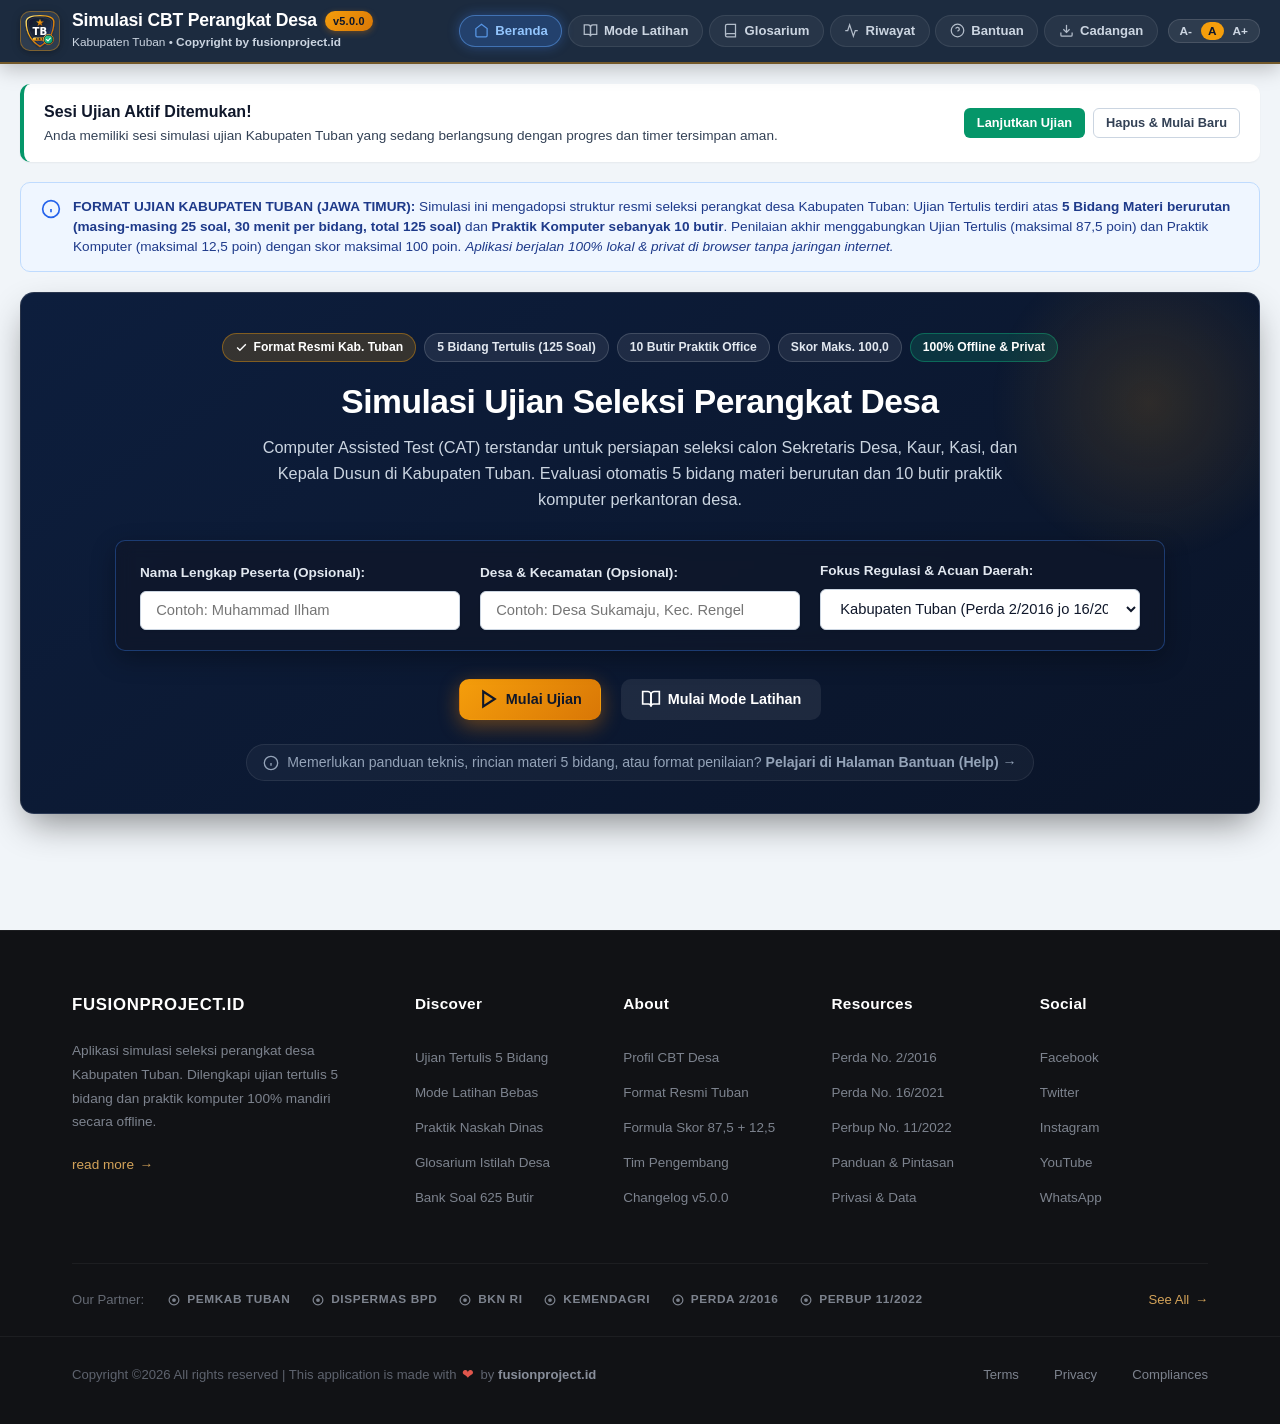
==== commit 5fe91456: "Add files via upload" ====
--- a/index_standalone_bundle.html
+++ b/index_standalone_bundle.html
@@ -6,9 +6,9 @@
   <title>Simulasi Ujian Perangkat Desa Kabupaten Tuban | 5 Bidang Tertulis & Praktik Komputer</title>
   <meta name="description" content="Aplikasi simulasi resmi ujian perangkat desa Kabupaten Tuban. 5 bidang materi tertulis berurutan @ 25 soal (30 menit/bidang, total 125 soal) dan praktik komputer 10 butir. Nilai akhir gabungan tertulis (87,5) dan praktik (12,5).">
   <meta name="author" content="fusionproject.id">
-  <meta name="version" content="4.5.0">
+  <meta name="version" content="5.0.0">
   <meta name="copyright" content="Copyright by fusionproject.id">
-  <!-- Official Favicon & App Icons -->
+  
   <link rel="icon" type="image/svg+xml" href="assets/favicon.svg">
   <link rel="alternate icon" href="favicon.svg">
   <link rel="apple-touch-icon" href="assets/favicon.svg">
@@ -2329,7 +2329,6 @@
 </head>
 <body>
 
-  <!-- Civic Top Header (Modern & Minimalist) -->
   <header class="civic-header no-print">
     <div class="civic-header-inner">
       <div class="brand-block" onclick="CBTApp.navigate('home')" title="Simulasi Ujian Perangkat Desa Kab. Tuban">
@@ -2339,18 +2338,16 @@
         <div class="brand-text">
           <div class="brand-title-row">
             <h1>Simulasi CBT Perangkat Desa</h1>
-            <span class="version-badge" onclick="event.stopPropagation(); CBTApp.openVersionModal();" title="Versi v4.5.0 • Klik untuk Changelog">v4.5.0</span>
+            <span class="version-badge" onclick="event.stopPropagation(); CBTApp.openVersionModal();" title="Versi v5.0.0 • Klik untuk Changelog">v5.0.0</span>
           </div>
           <p id="topRegionLabel">Kabupaten Tuban • <span class="brand-copyright">Copyright by fusionproject.id</span></p>
         </div>
       </div>
 
-      <!-- Mobile Hamburger Button -->
       <button class="nav-toggle-btn" id="btnNavToggle" onclick="CBTApp.toggleMobileMenu()" aria-label="Toggle Navigasi">
         <svg width="22" height="22" viewBox="0 0 24 24" fill="none" stroke="currentColor" stroke-width="2"><line x1="3" y1="12" x2="21" y2="12"></line><line x1="3" y1="6" x2="21" y2="6"></line><line x1="3" y1="18" x2="21" y2="18"></line></svg>
       </button>
 
-      <!-- Modern Navigation Bar -->
       <nav class="modern-nav-menu" id="modernNavMenu">
         <button class="nav-btn active" data-nav-view="home" onclick="CBTApp.navigate('home')" title="Halaman Utama">
           <svg width="15" height="15" viewBox="0 0 24 24" fill="none" stroke="currentColor" stroke-width="2"><path d="M3 9l9-7 9 7v11a2 2 0 0 1-2 2H5a2 2 0 0 1-2-2z"></path></svg>
@@ -2377,7 +2374,6 @@
           <span>Cadangan</span>
         </button>
 
-        <!-- Font Scale Controls (Minimalist & Compact) -->
         <div class="font-scale-controls" title="Pengaturan Skala Ukuran Teks">
           <button class="font-scale-btn" id="fScaleSm" onclick="CBTApp.setFontScale('90%')">A-</button>
           <button class="font-scale-btn active" id="fScaleMd" onclick="CBTApp.setFontScale('100%')">A</button>
@@ -2389,7 +2385,6 @@
 
   <main class="app-main">
 
-    <!-- Active Resume Session Alert -->
     <div id="resumeBanner" class="resume-card no-print" style="display:none; background:var(--white); border-left:4px solid var(--emerald-600); border-radius:var(--radius-md); padding:1rem 1.25rem; margin-bottom:1.25rem; box-shadow:var(--shadow-sm); display:flex; justify-content:space-between; align-items:center; flex-wrap:wrap; gap:0.75rem;">
       <div>
         <strong style="color:var(--slate-900);">Sesi Ujian Aktif Ditemukan!</strong>
@@ -2401,7 +2396,6 @@
       </div>
     </div>
 
-    <!-- Official Notice Banner -->
     <div class="disclaimer-banner no-print" style="background:#eff6ff; border:1px solid #bfdbfe; border-radius:var(--radius-md); padding:0.85rem 1.25rem; margin-bottom:1.25rem; display:flex; gap:0.75rem; align-items:flex-start; font-size:0.85rem; color:#1e3a8a; line-height:1.5;">
       <svg width="20" height="20" viewBox="0 0 24 24" fill="none" stroke="currentColor" stroke-width="2" style="color:var(--primary-600); flex-shrink:0; margin-top:2px;">
         <circle cx="12" cy="12" r="10"></circle><line x1="12" y1="16" x2="12" y2="12"></line><line x1="12" y1="8" x2="12.01" y2="8"></line>
@@ -2412,12 +2406,9 @@
       </div>
     </div>
 
-    <!-- ======================================================================
-         VIEW 1: BERANDA / LANDING PAGE SEDERHANA (SIMPLE LANDING VIEW)
-         ====================================================================== -->
     <section id="viewHome">
       <div class="landing-hero-card">
-        <!-- Top Badges / Chips -->
+        
         <div class="landing-chip-row">
           <span class="landing-chip landing-chip-gold">
             <svg width="13" height="13" viewBox="0 0 24 24" fill="none" stroke="currentColor" stroke-width="2.5"><polyline points="20 6 9 17 4 12"></polyline></svg>
@@ -2434,7 +2425,6 @@
           Computer Assisted Test (CAT) terstandar untuk persiapan seleksi calon Sekretaris Desa, Kaur, Kasi, dan Kepala Dusun di Kabupaten Tuban. Evaluasi otomatis 5 bidang materi berurutan dan 10 butir praktik komputer perkantoran desa.
         </p>
 
-        <!-- Formulir Peserta Sesuai Gambar 2 -->
         <div class="candidate-spec-card">
           <div class="candidate-form-row">
             <div class="candidate-form-col">
@@ -2455,7 +2445,6 @@
           </div>
         </div>
 
-        <!-- Tombol Aksi Utama Sesuai Permintaan Pengguna -->
         <div class="landing-cta-row">
           <button class="btn btn-landing-exam" onclick="CBTApp.confirmStartExam()" id="btnStartExamMain">
             <svg width="20" height="20" viewBox="0 0 24 24" fill="none" stroke="currentColor" stroke-width="2.5"><polygon points="5 3 19 12 5 21 5 3"></polygon></svg>
@@ -2467,7 +2456,6 @@
           </button>
         </div>
 
-        <!-- Hint Menuju Halaman Bantuan -->
         <div class="landing-footer-hint">
           <svg width="16" height="16" viewBox="0 0 24 24" fill="none" stroke="currentColor" stroke-width="2" style="color:var(--accent-gold-400); flex-shrink:0;"><circle cx="12" cy="12" r="10"></circle><line x1="12" y1="16" x2="12" y2="12"></line><line x1="12" y1="8" x2="12.01" y2="8"></line></svg>
           <span>Memerlukan panduan teknis, rincian materi 5 bidang, atau format penilaian? <a href="javascript:void(0)" onclick="CBTApp.navigate('help')">Pelajari di Halaman Bantuan (Help) →</a></span>
@@ -2475,10 +2463,6 @@
       </div>
     </section>
 
-
-    <!-- ======================================================================
-         VIEW 2: KONFIGURASI LATIHAN MANDIRI (PRACTICE CONFIG VIEW)
-         ====================================================================== -->
     <section id="viewPracticeConfig" style="display:none;">
       <div class="cbt-card" style="max-width:700px; margin:0 auto;">
         <h2 style="font-size:1.35rem; font-weight:800; color:var(--primary-900); margin-bottom:0.5rem;">Pengaturan Mode Latihan Belajar</h2>
@@ -2487,8 +2471,8 @@
         <div class="form-group" style="margin-bottom:1.25rem;">
           <label for="practiceCategorySelect" style="color:var(--slate-800);">Pilih Kategori Materi:</label>
           <select id="practiceCategorySelect" class="form-control">
-            <option value="all">Semua Materi (Database 585 Soal)</option>
-            <!-- Populated via JS -->
+            <option value="all">Semua Materi (Database 1.000 Soal Lengkap)</option>
+            
           </select>
         </div>
 
@@ -2526,11 +2510,8 @@
       </div>
     </section>
 
-    <!-- ======================================================================
-         VIEW 3: UJIAN TERTULIS 5 BIDANG (EXAM VIEW)
-         ====================================================================== -->
     <section id="viewExam" style="display:none;">
-      <!-- Bidang Stepper Progression -->
+      
       <div class="bidang-stepper-wrap no-print">
         <div class="bidang-stepper-title">
           <h3>
@@ -2540,11 +2521,10 @@
           <span id="stepperStatusSummary">Ujian Tertulis Format Kabupaten Tuban</span>
         </div>
         <div class="bidang-stepper" id="bidangStepperList">
-          <!-- Populated via JS -->
+          
         </div>
       </div>
 
-      <!-- Top Status Bar: Candidate Info & Section Timer -->
       <div class="exam-top-bar">
         <div class="candidate-info-chip">
           <div class="candidate-avatar" id="avatarInitial">P</div>
@@ -2563,7 +2543,6 @@
         </div>
       </div>
 
-      <!-- Main CBT Layout -->
       <div class="cbt-exam-layout">
         <div class="question-card">
           <div>
@@ -2578,17 +2557,14 @@
               </div>
             </div>
 
-            <!-- Question Body -->
             <div class="question-text" id="qQuestionText">
               Memuat pertanyaan...
             </div>
 
-            <!-- Options List (A, B, C, D) -->
             <div class="options-list" id="qOptionsList">
-              <!-- Rendered via JS -->
+              
             </div>
 
-            <!-- Instant Feedback (Practice Mode Only) -->
             <div id="practiceFeedbackBox" class="explanation-box" style="display:none;">
               <div class="explanation-title" id="practiceFeedbackTitle">
                 Pembahasan & Kunci Jawaban
@@ -2598,7 +2574,6 @@
             </div>
           </div>
 
-          <!-- CBT Navigation Action Bar -->
           <div class="cbt-action-bar">
             <div class="cbt-action-left">
               <button class="btn btn-outline" id="btnPrevQuestion" onclick="CBTApp.prevQuestion()">
@@ -2624,7 +2599,6 @@
           </div>
         </div>
 
-        <!-- 25-Question Palette Sidebar -->
         <aside class="palette-card" id="paletteDrawer">
           <div class="palette-header">
             <h3 id="paletteTitleLabel">Nomor Soal (25)</h3>
@@ -2646,17 +2620,14 @@
           </div>
 
           <div class="grid-palette" id="gridQuestionButtons">
-            <!-- 25 Buttons rendered via JS -->
+            
           </div>
         </aside>
       </div>
     </section>
 
-    <!-- ======================================================================
-         VIEW 4: PRAKTIK KOMPUTER 10 BUTIR (PRACTICAL VIEW - DUA MODE)
-         ====================================================================== -->
     <section id="viewPractical" style="display:none;">
-      <!-- Stepper / Status Bar -->
+      
       <div class="bidang-stepper-wrap no-print">
         <div class="bidang-stepper-title">
           <h3 style="color:var(--emerald-400);">
@@ -2678,7 +2649,6 @@
         </p>
       </div>
 
-      <!-- Mode Switcher Tabs -->
       <div class="mode-switch-bar no-print">
         <button class="mode-switch-btn active office" id="btnModeOffice" onclick="CBTApp.setPracticalMode('office')">
           <svg width="18" height="18" viewBox="0 0 24 24" fill="none" stroke="currentColor" stroke-width="2"><path d="M14 2H6a2 2 0 0 0-2 2v16a2 2 0 0 0 2 2h12a2 2 0 0 0 2-2V8z"></path><polyline points="14 2 14 8 20 8"></polyline><line x1="16" y1="13" x2="8" y2="13"></line><line x1="16" y1="17" x2="8" y2="17"></line><polyline points="10 9 9 9 8 9"></polyline></svg>
@@ -2690,9 +2660,8 @@
         </button>
       </div>
 
-      <!-- Mode Notice Banner -->
       <div id="practicalModeNotice" style="background:#eff6ff; border:1px solid #bfdbfe; color:#1e40af; padding:0.75rem 1rem; border-radius:var(--radius-sm); font-size:0.85rem; margin-bottom:1.25rem;">
-        <!-- Injected via JS -->
+        
       </div>
 
       <div class="practical-workspace">
@@ -2710,7 +2679,6 @@
             </div>
           </div>
 
-          <!-- Scenario & Instructions -->
           <div class="task-scenario-box">
             <strong>Skenario Administrasi Desa:</strong>
             <p id="taskScenarioText" style="margin-top:0.25rem;">Memuat skenario tugas...</p>
@@ -2720,13 +2688,10 @@
             <strong>Instruksi & Kriteria Penilaian:</strong>
             <p id="taskInstructionText" style="margin-top:0.25rem;">Memuat instruksi pengerjaan...</p>
             <div id="taskRubricDetailContainer" style="margin-top:0.5rem;">
-              <!-- Rubric breakdown rendered via JS -->
+              
             </div>
           </div>
 
-          <!-- =================================================================
-               WORKSPACE MODE 1: MICROSOFT OFFICE ASLI (UNDUH & UNGGAH BERKAS)
-               ================================================================= -->
           <div id="workspaceOfficeMode" style="display:block;">
             <div class="office-flow-card">
               <div class="office-flow-steps">
@@ -2748,7 +2713,6 @@
                 </div>
               </div>
 
-              <!-- Download Box -->
               <div class="office-download-box">
                 <div>
                   <div style="font-weight:700; color:var(--primary-900);" id="officeStarterFileTitle">Bahan Latihan: Dokumen Template</div>
@@ -2765,12 +2729,10 @@
                 </div>
               </div>
 
-              <!-- Expected File Name Notice -->
               <div style="font-size:0.85rem; color:var(--slate-700); margin-bottom:0.75rem;">
                 📌 <strong>Nama Berkas yang Diharapkan:</strong> <code class="inline-code" id="officeExpectedFileName">Tugas01_Ketik_Naskah.docx</code>
               </div>
 
-              <!-- Upload Dropzone -->
               <div class="office-upload-box" onclick="document.getElementById('officeFileInput').click()">
                 <input type="file" id="officeFileInput" style="display:none;" onchange="CBTApp.handleOfficeFileUpload(event)">
                 <svg width="36" height="36" viewBox="0 0 24 24" fill="none" stroke="var(--primary-600)" stroke-width="2" style="margin-bottom:0.5rem;"><path d="M21 15v4a2 2 0 0 1-2 2H5a2 2 0 0 1-2-2v-4"></path><polyline points="17 8 12 3 7 8"></polyline><line x1="12" y1="3" x2="12" y2="15"></line></svg>
@@ -2778,12 +2740,10 @@
                 <div style="font-size:0.8rem; color:var(--slate-500); margin-top:0.25rem;">Mendukung format .docx, .xlsx, .pptx, .pdf, .zip, .txt</div>
               </div>
 
-              <!-- Uploaded File Info Card -->
               <div id="officeUploadedFileCard" style="display:none; background:var(--white); border:1px solid #cbd5e1; border-radius:var(--radius-sm); padding:0.85rem; margin-bottom:1rem;">
-                <!-- Injected via JS -->
+                
               </div>
 
-              <!-- Rubric Checklist for Examiner / Candidate Verification -->
               <div id="officeRubricChecklistArea" style="display:none; background:var(--white); border:1px solid var(--slate-200); border-radius:var(--radius-sm); padding:1rem; margin-bottom:1rem;">
                 <div style="font-weight:800; color:var(--primary-900); margin-bottom:0.5rem; font-size:0.9rem;">Lembar Verifikasi Kriteria Penilaian:</div>
                 <div id="officeRubricChecklistItems"></div>
@@ -2798,18 +2758,14 @@
             </div>
           </div>
 
-          <!-- =================================================================
-               WORKSPACE MODE 2: SIMULASI INTERAKTIF DI BROWSER
-               ================================================================= -->
           <div id="workspaceBrowserSimMode" style="display:none;">
             <div class="browser-sim-badge">
               <svg width="14" height="14" viewBox="0 0 24 24" fill="none" stroke="currentColor" stroke-width="2"><circle cx="12" cy="12" r="10"></circle><line x1="12" y1="8" x2="12" y2="12"></line><line x1="12" y1="16" x2="12.01" y2="16"></line></svg>
               Simulasi Browser Interaktif (Bukan Microsoft Office Asli)
             </div>
 
-            <!-- Interactive Simulator Area -->
             <div class="interactive-simulator-area" id="taskSimulatorContainer">
-              <!-- Dynamically injected per task -->
+              
             </div>
 
             <div style="display:flex; justify-content:flex-end; margin-bottom:1.25rem;">
@@ -2820,12 +2776,10 @@
             </div>
           </div>
 
-          <!-- Test & Evaluation Result Feedback Box -->
           <div id="taskTestResultBox" style="display:none; padding:1rem; border-radius:var(--radius-md); margin-bottom:1.25rem;">
-            <!-- Injected via JS -->
+            
           </div>
 
-          <!-- Task Action Buttons -->
           <div class="cbt-action-bar">
             <div class="cbt-action-left">
               <button class="btn btn-outline" id="btnPrevPracticalTask" onclick="CBTApp.prevPracticalTask()">
@@ -2844,7 +2798,6 @@
           </div>
         </div>
 
-        <!-- 10-Task Palette Sidebar -->
         <aside class="practical-palette-card">
           <div style="display:flex; justify-content:space-between; align-items:center; margin-bottom:0.75rem; padding-bottom:0.5rem; border-bottom:1px solid var(--slate-100);">
             <h3 style="font-size:0.95rem; font-weight:800; color:var(--primary-900);">Daftar 10 Tugas Praktik</h3>
@@ -2857,7 +2810,7 @@
           </div>
 
           <div id="practicalTasksList">
-            <!-- 10 Task buttons rendered via JS -->
+            
           </div>
 
           <div style="margin-top:1.25rem; padding-top:1rem; border-top:1px solid var(--slate-200);">
@@ -2870,11 +2823,8 @@
       </div>
     </section>
 
-    <!-- ======================================================================
-         VIEW 5: HASIL AKHIR & PEMBAHASAN LENGKAP (RESULTS VIEW)
-         ====================================================================== -->
     <section id="viewResults" style="display:none;">
-      <!-- Results Hero Card -->
+      
       <div class="results-hero">
         <div class="results-hero-grid">
           <div>
@@ -2921,7 +2871,6 @@
         </div>
       </div>
 
-      <!-- Action Toolbar -->
       <div style="display:flex; justify-content:space-between; align-items:center; gap:0.75rem; margin-bottom:1.5rem; flex-wrap:wrap;" class="no-print">
         <div style="display:flex; gap:0.5rem; flex-wrap:wrap;">
           <button class="btn btn-emerald btn-sm" id="btnUnlockReview" onclick="CBTApp.scrollToReviewSection()">
@@ -2940,7 +2889,6 @@
         </div>
       </div>
 
-      <!-- Official Score Breakdown: Written (87.5) + Practical (12.5) = Final (100.0) -->
       <div class="cbt-card">
         <h3 style="font-size:1.25rem; font-weight:800; color:var(--primary-900); margin-bottom:0.5rem;">Rekapitulasi Penilaian Resmi (Format Kabupaten Tuban)</h3>
         <p style="font-size:0.88rem; color:var(--slate-600); margin-bottom:1.25rem;">Nilai akhir dihitung murni dari: <code>Nilai Akhir = Nilai Ujian Tertulis (Benar × 0,7) + Nilai Praktik Komputer (10 Butir)</code> tanpa bobot persentase tambahan.</p>
@@ -2966,15 +2914,13 @@
         </div>
       </div>
 
-      <!-- Breakdown 5 Bidang Tertulis -->
       <div class="cbt-card">
         <h3 style="font-size:1.15rem; font-weight:800; color:var(--primary-900); margin-bottom:1rem;">Rincian Nilai 5 Bidang Ujian Tertulis (@ 25 Soal, Maks. 17,50 Poin / Bidang)</h3>
         <div class="bidang-results-grid" id="bidangResultsGridContainer">
-          <!-- 5 Bidang Cards Rendered via JS -->
+          
         </div>
       </div>
 
-      <!-- Breakdown 10 Butir Praktik Komputer -->
       <div class="cbt-card">
         <h3 style="font-size:1.15rem; font-weight:800; color:var(--primary-900); margin-bottom:0.75rem;">Rincian Hasil 10 Butir Praktik Komputer (@ Maks. 1,25 Poin)</h3>
         <div class="table-container">
@@ -2990,13 +2936,12 @@
               </tr>
             </thead>
             <tbody id="resultsPracticalTableBody">
-              <!-- Rendered via JS -->
+              
             </tbody>
           </table>
         </div>
       </div>
 
-      <!-- Section: Analisis Kelemahan & Rekomendasi Belajar -->
       <div class="cbt-card">
         <div style="display:flex; justify-content:space-between; align-items:center; flex-wrap:wrap; gap:0.5rem; margin-bottom:1rem;">
           <div>
@@ -3007,11 +2952,10 @@
         </div>
 
         <div id="weaknessListContainer">
-          <!-- Injected via JS -->
+          
         </div>
       </div>
 
-      <!-- Review Section for all 125 Written Questions (Unlocked After Exam Selesai) -->
       <div class="cbt-card" id="fullReviewContainerSection">
         <div style="display:flex; justify-content:space-between; align-items:center; flex-wrap:wrap; gap:0.75rem; margin-bottom:1.25rem;">
           <div>
@@ -3024,7 +2968,6 @@
           </div>
         </div>
 
-        <!-- Filter tabs for 125 questions -->
         <div style="display:flex; gap:0.35rem; flex-wrap:wrap; margin-bottom:1.25rem;">
           <button class="btn btn-outline btn-sm active" id="tabRevWrong" onclick="CBTApp.setReviewTab('wrong')">Jawaban Salah</button>
           <button class="btn btn-outline btn-sm" id="tabRevEmpty" onclick="CBTApp.setReviewTab('empty')">Soal Kosong</button>
@@ -3038,26 +2981,22 @@
         </div>
 
         <div id="evalReviewContainer">
-          <!-- Rendered via JS -->
+          
         </div>
       </div>
 
-      <!-- Print-Only Certificate & Copyright Footer -->
       <div class="print-only-footer">
         <div>
           <strong>Simulasi CBT Seleksi Perangkat Desa Kabupaten Tuban</strong><br>
           <span style="font-size:0.7rem; color:#64748b;">Standar Resmi 125 Soal Tertulis (87,5 Poin) + 10 Praktik Komputer (12,5 Poin) = 100,00 Poin</span>
         </div>
         <div style="text-align:right;">
-          <span>Versi Aplikasi: <strong>v4.5.0</strong></span><br>
+          <span>Versi Aplikasi: <strong>v5.0.0</strong></span><br>
           <span style="color:#0f172a; font-weight:700;">Copyright by fusionproject.id</span>
         </div>
       </div>
     </section>
 
-    <!-- ======================================================================
-         VIEW 6: GLOSARIUM ISTILAH DESA (GLOSSARY VIEW)
-         ====================================================================== -->
     <section id="viewGlossary" style="display:none;">
       <div class="cbt-card">
         <div style="display:flex; justify-content:space-between; align-items:center; flex-wrap:wrap; gap:0.5rem; margin-bottom:1.25rem;">
@@ -3082,14 +3021,11 @@
         </div>
 
         <div class="glossary-grid" id="glossaryListContainer" style="display:grid; grid-template-columns:repeat(auto-fit, minmax(300px, 1fr)); gap:1rem;">
-          <!-- Populated via JS -->
+          
         </div>
       </div>
     </section>
 
-    <!-- ======================================================================
-         VIEW 7: RIWAYAT NILAI & GRAFIK TREN (HISTORY VIEW)
-         ====================================================================== -->
     <section id="viewHistory" style="display:none;">
       <div class="cbt-card">
         <div style="display:flex; justify-content:space-between; align-items:center; flex-wrap:wrap; gap:0.5rem; margin-bottom:1rem;">
@@ -3103,20 +3039,17 @@
           </div>
         </div>
 
-        <!-- Disparity / Valid Comparison Banner -->
         <div id="historyComparisonBox">
-          <!-- Injected via JS -->
+          
         </div>
 
-        <!-- SVG Line/Bar Chart -->
         <div style="background:var(--slate-50); border:1px solid var(--slate-200); border-radius:var(--radius-md); padding:1rem;">
           <h4 style="font-size:0.95rem; font-weight:800; color:var(--primary-900); margin-bottom:0.5rem;">Grafik Perkembangan Skor Akhir (0 - 100)</h4>
           <div class="chart-container" id="chartContainer" style="width:100%; height:240px;">
-            <!-- SVG rendered via JS -->
+            
           </div>
         </div>
 
-        <!-- History Table -->
         <div class="table-container" style="margin-top:1.5rem;">
           <table class="cbt-table">
             <thead>
@@ -3132,16 +3065,13 @@
               </tr>
             </thead>
             <tbody id="historyTableBody">
-              <!-- Rendered via JS -->
+              
             </tbody>
           </table>
         </div>
       </div>
     </section>
 
-    <!-- ======================================================================
-         VIEW 7: PUSAT BANTUAN & PANDUAN RESMI (HELP VIEW)
-         ====================================================================== -->
     <section id="viewHelp" style="display:none;">
       <div class="help-hero-panel">
         <div class="help-header-content">
@@ -3159,7 +3089,6 @@
         </div>
       </div>
 
-      <!-- Section 1: Alur & Mekanisme Ujian Tertulis 5 Bidang -->
       <div class="cbt-card" id="helpSec1" style="margin-bottom:1.5rem;">
         <h3 style="font-size:1.15rem; font-weight:800; color:var(--primary-900); margin-bottom:0.75rem;">1. Ketentuan Ujian Tertulis Resmi (5 Bidang Berurutan)</h3>
         <p style="font-size:0.9rem; color:var(--slate-700); line-height:1.6; margin-bottom:1rem;">
@@ -3197,14 +3126,13 @@
         </div>
       </div>
 
-      <!-- Section 2: Tabel Distribusi Materi (distributionTableBody) -->
       <div class="cbt-card" id="helpSec2" style="margin-bottom:1.5rem;">
         <div style="display:flex; justify-content:space-between; align-items:center; flex-wrap:wrap; gap:0.5rem; margin-bottom:1rem;">
           <div>
             <h3 style="font-size:1.15rem; font-weight:800; color:var(--primary-900);">2. Tabel Distribusi Soal &amp; Alokasi Waktu Ujian</h3>
-            <p style="font-size:0.85rem; color:var(--slate-600);">Rincian lengkap 125 butir soal ujian tertulis yang diundi secara acak dan bebas duplikasi dari master database 585 butir soal.</p>
+            <p style="font-size:0.85rem; color:var(--slate-600);">Rincian lengkap 125 butir soal ujian tertulis yang diundi secara acak dan bebas duplikasi dari master database 1.000 butir soal (5 bidang terisolasi masing-masing 200 soal).</p>
           </div>
-          <span class="badge-pill badge-cat">Total Bank Soal: 585 Butir</span>
+          <span class="badge-pill badge-cat">Total Bank Soal: 1.000 Butir</span>
         </div>
 
         <div class="table-container">
@@ -3221,13 +3149,12 @@
               </tr>
             </thead>
             <tbody id="distributionTableBody">
-              <!-- Rendered via JS -->
+              
             </tbody>
           </table>
         </div>
       </div>
 
-      <!-- Section 3: Panduan Praktik Komputer (10 Butir Tugas) -->
       <div class="cbt-card" id="helpSec3" style="margin-bottom:1.5rem;">
         <h3 style="font-size:1.15rem; font-weight:800; color:var(--primary-900); margin-bottom:0.75rem;">3. Panduan Ujian Praktik Komputer (10 Butir Tugas Nyata)</h3>
         <p style="font-size:0.9rem; color:var(--slate-700); line-height:1.6; margin-bottom:1rem;">
@@ -3248,7 +3175,6 @@
         </div>
       </div>
 
-      <!-- Section 4: Formula & Sistem Penilaian Resmi -->
       <div class="cbt-card" id="helpSec4" style="margin-bottom:1.5rem;">
         <h3 style="font-size:1.15rem; font-weight:800; color:var(--primary-900); margin-bottom:0.75rem;">4. Formula &amp; Perhitungan Nilai Akhir</h3>
         <p style="font-size:0.9rem; color:var(--slate-700); line-height:1.6; margin-bottom:1rem;">
@@ -3263,7 +3189,6 @@
         </div>
       </div>
 
-      <!-- Section 5: FAQ & Tips Teknis CBT -->
       <div class="cbt-card" id="helpSec5" style="margin-bottom:1.5rem;">
         <h3 style="font-size:1.15rem; font-weight:800; color:var(--primary-900); margin-bottom:0.75rem;">5. Tanya Jawab (FAQ) &amp; Pintasan Keyboard</h3>
         <div style="display:flex; flex-direction:column; gap:0.75rem; font-size:0.88rem;">
@@ -3282,7 +3207,6 @@
         </div>
       </div>
 
-      <!-- Section 6: Rujukan Regulasi Resmi -->
       <div class="cbt-card" id="helpSec6" style="margin-bottom:1.5rem;">
         <h3 style="font-size:1.15rem; font-weight:800; color:var(--primary-900); margin-bottom:0.75rem;">6. Landasan Regulasi &amp; Dasar Hukum Resmi</h3>
         <ul style="margin-left:1.5rem; font-size:0.86rem; color:var(--slate-700); line-height:1.7;">
@@ -3306,9 +3230,6 @@
 
   </main>
 
-  <!-- ======================================================================
-       CIVIC FOOTER (ADOPTING COLORLIB DARK MINIMALIST FOOTER LAYOUT)
-       ====================================================================== -->
   <footer class="civic-footer no-print">
     <div class="footer-main-container">
       <div class="footer-main-grid">
@@ -3324,7 +3245,7 @@
           <a href="javascript:void(0)" onclick="CBTApp.navigate('practice-config')">Mode Latihan Bebas</a>
           <a href="javascript:void(0)" onclick="CBTApp.navigate('help')">Praktik Naskah Dinas</a>
           <a href="javascript:void(0)" onclick="CBTApp.navigate('glossary')">Glosarium Istilah Desa</a>
-          <a href="javascript:void(0)" onclick="CBTApp.navigate('help')">Bank Soal 585 Butir</a>
+          <a href="javascript:void(0)" onclick="CBTApp.navigate('help')">Bank Soal 625 Butir</a>
         </nav>
 
         <nav class="footer-nav-group" aria-label="Menu About">
@@ -3333,7 +3254,7 @@
           <a href="javascript:void(0)" onclick="CBTApp.navigate('help')">Format Resmi Tuban</a>
           <a href="javascript:void(0)" onclick="CBTApp.navigate('help')">Formula Skor 87,5 + 12,5</a>
           <a href="javascript:void(0)" onclick="CBTApp.navigate('help')">Tim Pengembang</a>
-          <a href="javascript:void(0)" onclick="CBTApp.openVersionModal()">Changelog v4.5.0</a>
+          <a href="javascript:void(0)" onclick="CBTApp.openVersionModal()">Changelog v5.0.0</a>
         </nav>
 
         <nav class="footer-nav-group" aria-label="Menu Resources">
@@ -3381,12 +3302,6 @@
     </div>
   </footer>
 
-
-  <!-- ======================================================================
-       MODAL DIALOGS
-       ====================================================================== -->
-  
-  <!-- Modal 1: Mulai Ujian Confirmation -->
   <div class="modal-backdrop" id="modalStartExam">
     <div class="modal-dialog">
       <h3 style="font-size:1.25rem; font-weight:800; color:var(--primary-900); margin-bottom:0.75rem;">Konfirmasi Mulai Ujian Seleksi Kabupaten Tuban</h3>
@@ -3411,7 +3326,6 @@
     </div>
   </div>
 
-  <!-- Modal 2: Konfirmasi Selesaikan Bidang Aktif -->
   <div class="modal-backdrop" id="modalFinishSection">
     <div class="modal-dialog">
       <h3 style="font-size:1.25rem; font-weight:800; color:var(--primary-900); margin-bottom:0.5rem;" id="modalFinishSectionTitle">Konfirmasi Selesaikan Bidang Ini</h3>
@@ -3441,7 +3355,6 @@
     </div>
   </div>
 
-  <!-- Modal 3: Ringkasan Sementara Bidang Selesai & Lanjut ke Bidang Berikutnya -->
   <div class="modal-backdrop" id="modalSectionComplete">
     <div class="modal-dialog">
       <div style="text-align:center; margin-bottom:1rem;">
@@ -3483,7 +3396,6 @@
     </div>
   </div>
 
-  <!-- Modal 4: Konfirmasi Selesaikan Praktik Komputer -->
   <div class="modal-backdrop" id="modalFinishPractical">
     <div class="modal-dialog">
       <h3 style="font-size:1.25rem; font-weight:800; color:var(--primary-900); margin-bottom:0.5rem;">Konfirmasi Pengakhiran Praktik Komputer</h3>
@@ -3509,7 +3421,6 @@
     </div>
   </div>
 
-  <!-- Modal 5: Waktu 30 Menit Habis Alert -->
   <div class="modal-backdrop" id="modalTimeExpired">
     <div class="modal-dialog">
       <h3 style="font-size:1.25rem; font-weight:800; color:var(--rose-700); margin-bottom:0.5rem;">Waktu 30 Menit Telah Habis!</h3>
@@ -3522,7 +3433,6 @@
     </div>
   </div>
 
-  <!-- Modal 6: Cadangan Lokal (Ekspor & Impor JSON) -->
   <div class="modal-backdrop" id="modalBackupRestore">
     <div class="modal-dialog">
       <h3 style="font-size:1.25rem; font-weight:800; color:var(--primary-900); margin-bottom:0.5rem;">Cadangan Data Lokal (Ekspor & Impor JSON)</h3>
@@ -3552,7 +3462,6 @@
     </div>
   </div>
 
-  <!-- Modal 7: Konfigurasi Durasi Waktu Praktik Komputer -->
   <div class="modal-backdrop" id="modalPracticalDuration">
     <div class="modal-dialog">
       <h3 style="font-size:1.25rem; font-weight:800; color:var(--primary-900); margin-bottom:0.5rem;">⏱️ Konfigurasi Alokasi Waktu Praktik Komputer</h3>
@@ -3600,7 +3509,6 @@
     </div>
   </div>
 
-  <!-- Modal Catatan Rilis & Riwayat Fitur (Changelog) -->
   <div id="modalVersionInfo" class="modal-backdrop no-print">
     <div class="cbt-modal-box" style="max-width:620px;">
       <div style="display:flex; justify-content:space-between; align-items:center; margin-bottom:1.25rem;">
@@ -3616,7 +3524,7 @@
 
       <div style="background:var(--slate-50); border:1px solid var(--slate-200); border-radius:var(--radius-md); padding:0.85rem 1.15rem; margin-bottom:1.25rem; display:flex; justify-content:space-between; align-items:center; flex-wrap:wrap; gap:0.5rem;">
         <div>
-          <span style="font-size:1.05rem; font-weight:900; color:var(--primary-900);">Versi Aplikasi: <span style="color:var(--accent-gold-600);">v4.5.0</span></span>
+          <span style="font-size:1.05rem; font-weight:900; color:var(--primary-900);">Versi Aplikasi: <span style="color:var(--accent-gold-600);">v5.0.0</span></span>
           <div style="font-size:0.78rem; color:var(--slate-600); margin-top:2px;">Hak Cipta: <strong>Copyright by fusionproject.id</strong></div>
         </div>
         <span class="badge-pill badge-verified" style="font-size:0.75rem;">Production Ready</span>
@@ -3624,16 +3532,40 @@
 
       <h4 style="font-size:0.92rem; font-weight:800; color:var(--primary-900); margin-bottom:0.75rem;">Daftar Fitur &amp; Pembaruan Aplikasi:</h4>
       <div style="display:flex; flex-direction:column; gap:0.75rem; font-size:0.82rem; max-height:320px; overflow-y:auto; padding-right:0.25rem; margin-bottom:1.25rem;">
-        
-        <!-- v4.5.0 -->
+
         <div style="padding:0.75rem 0.9rem; background:#eff6ff; border-left:3px solid #2563eb; border-radius:var(--radius-sm);">
           <div style="display:flex; justify-content:space-between; align-items:center; margin-bottom:0.35rem;">
-            <strong style="color:#1d4ed8; font-size:0.88rem;">Versi v4.5.0 (Pembaruan Terkini)</strong>
+            <strong style="color:#1d4ed8; font-size:0.88rem;">Versi v5.0.0 (Pembaruan Arsitektur Besar)</strong>
             <span style="font-size:0.7rem; color:#64748b; font-weight:600;">Terbaru</span>
           </div>
           <ul style="margin:0; padding-left:1.15rem; color:var(--slate-700); line-height:1.5;">
+            <li><strong>Bank Soal Seimbang 1.000 Butir:</strong> Penyeimbangan master database bank soal menjadi tepat 200 butir soal per bidang untuk seluruh 5 bidang ujian (Total 1.000 butir soal: 200 Agama, 200 Pemdes, 200 Bahasa Indonesia, 200 Pengetahuan Umum, 200 Pengetahuan Komputer).</li>
+            <li><strong>Isolasi Ketat Antarbidang (Zero Mixing):</strong> Pemisahan bank soal setiap bidang ke dalam modul mandiri ber-<code>bidangId</code> dan ID berurutan rapi (1–200, 201–400, 401–600, 601–800, 801–1000) sehingga soal satu bidang tidak akan pernah keluar atau tercampur di bidang lain.</li>
+            <li><strong>Fitur Mode Latihan Khusus per Bidang:</strong> Menu latihan mandiri kini dilengkapi dropdown filter khusus per bidang (Bidang 1 s.d. Bidang 5) selain per subkategori dan database lengkap.</li>
+            <li><strong>Pembaruan Pusat Bantuan &amp; Regulasi:</strong> Tabel distribusi materi di Halaman Bantuan kini menyajikan proporsi seimbang 1.000 butir soal resmi Perda Kab. Tuban.</li>
+          </ul>
+        </div>
+
+        <div style="padding:0.75rem 0.9rem; background:#f8fafc; border-left:3px solid #64748b; border-radius:var(--radius-sm);">
+          <div style="display:flex; justify-content:space-between; align-items:center; margin-bottom:0.35rem;">
+            <strong style="color:#334155; font-size:0.88rem;">Versi v4.5.1</strong>
+            <span style="font-size:0.7rem; color:#64748b;">Rilis Sebelumnya</span>
+          </div>
+          <ul style="margin:0; padding-left:1.15rem; color:var(--slate-700); line-height:1.5;">
+            <li><strong>Ekspansi Bank Soal Bahasa Indonesia:</strong> Penambahan 40 butir soal baru (EYD V, tata naskah dinas desa, konjungsi antarkalimat, peluluhan fonem KTSP, nominal kas desa, dan kalimat efektif).</li>
+            <li><strong>Eliminasi Kemiripan Soal:</strong> Refaktorisasi butir soal bernuansa serupa sehingga seluruh 25 soal Bahasa Indonesia per sesi ujian memiliki konsep dan opsi 100% unik tanpa pengulangan.</li>
+            <li><strong>Workflow Pembersih Repositori (cleanup-repo.yml):</strong> Otomasi GitHub Actions untuk menghapus file Python dan cache di luar folder secara otomatis.</li>
+          </ul>
+        </div>
+
+        <div style="padding:0.75rem 0.9rem; background:#f8fafc; border-left:3px solid #64748b; border-radius:var(--radius-sm);">
+          <div style="display:flex; justify-content:space-between; align-items:center; margin-bottom:0.35rem;">
+            <strong style="color:#334155; font-size:0.88rem;">Versi v4.5.0</strong>
+            <span style="font-size:0.7rem; color:#64748b;">Rilis Sebelumnya</span>
+          </div>
+          <ul style="margin:0; padding-left:1.15rem; color:var(--slate-700); line-height:1.5;">
             <li><strong>Landing Page Sederhana (Gambar 2):</strong> Tampilan depan minimalis dengan kartu identitas peserta dan tombol "Mulai Ujian" &amp; "Mulai Mode Latihan".</li>
-            <li><strong>Halaman Pusat Bantuan (Help):</strong> Rujukan regulasi, alur 5 bidang, tabel distribusi soal 585 butir, dan panduan praktik komputer dipindahkan ke halaman tersendiri.</li>
+            <li><strong>Halaman Pusat Bantuan (Help):</strong> Rujukan regulasi, alur 5 bidang, tabel distribusi soal 625 butir, dan panduan praktik komputer dipindahkan ke halaman tersendiri.</li>
             <li><strong>Menu Navigasi Modern (Gambar 3):</strong> Navigasi pill elegan, backdrop-blur, responsif mobile, dan pemilih skala font.</li>
             <li><strong>Footer direktori responsif:</strong> Menyediakan navigasi latihan, materi, bantuan, fitur aplikasi, dan tautan privasi.</li>
             <li>Penambahan <strong>Favicon SVG</strong> dan <strong>Logo Resmi Emblem</strong> Kabupaten Tuban yang tajam di semua layar.</li>
@@ -3641,7 +3573,6 @@
           </ul>
         </div>
 
-        <!-- v4.4.0 -->
         <div style="padding:0.75rem 0.9rem; background:#f8fafc; border-left:3px solid #64748b; border-radius:var(--radius-sm);">
           <strong style="color:var(--slate-800); font-size:0.88rem;">Versi v4.4.0</strong>
           <ul style="margin:0.35rem 0 0; padding-left:1.15rem; color:var(--slate-700); line-height:1.5;">
@@ -3651,7 +3582,6 @@
           </ul>
         </div>
 
-        <!-- v4.0.0 - v4.3.0 -->
         <div style="padding:0.75rem 0.9rem; background:#f8fafc; border-left:3px solid #059669; border-radius:var(--radius-sm);">
           <strong style="color:#047857; font-size:0.88rem;">Versi v4.0.0 – v4.3.0</strong>
           <ul style="margin:0.35rem 0 0; padding-left:1.15rem; color:var(--slate-700); line-height:1.5;">
@@ -3663,11 +3593,10 @@
           </ul>
         </div>
 
-        <!-- v1.0.0 - v3.0.0 -->
         <div style="padding:0.75rem 0.9rem; background:#f8fafc; border-left:3px solid #d97706; border-radius:var(--radius-sm);">
           <strong style="color:#b45309; font-size:0.88rem;">Versi v1.0.0 – v3.0.0</strong>
           <ul style="margin:0.35rem 0 0; padding-left:1.15rem; color:var(--slate-700); line-height:1.5;">
-            <li>Penyusunan Master Pool 585 butir soal lengkap pada 13 kategori materi berdasar regulasi perundang-undangan.</li>
+            <li>Penyusunan Master Pool 625 butir soal lengkap pada 13 kategori materi berdasar regulasi perundang-undangan.</li>
             <li>Format 5 bidang materi ujian tertulis berurutan (sequential locking) dengan timer mandiri 30 menit per bidang.</li>
             <li>Ketahanan sesi ujian dari refresh atau peramban tertutup tanpa kehilangan progres.</li>
           </ul>
@@ -3682,9 +3611,8 @@
     </div>
   </div>
 
-
   <script>
-    window.__MASTER_QUESTIONS__ = [{"id": 1, "number": 1, "category": "Pemerintahan desa, struktur organisasi, tugas dan fungsi perangkat desa", "difficulty": "mudah", "question": "Berdasarkan Undang-Undang Nomor 6 Tahun 2014 tentang Desa, kedudukan Perangkat Desa adalah sebagai...", "options": ["Lembaga perwakilan aspirasi masyarakat desa yang mengawasi kinerja kepala desa", "Unsur pembantu Kepala Desa dalam melaksanakan tugas dan kewenangannya", "Badan independen yang ditunjuk bupati untuk mengelola keuangan desa", "Unsur pelaksana teknis daerah yang berkedudukan di bawah koordinasi camat"], "answer": 1, "explanation": "Berdasarkan Pasal 48 UU No. 6 Tahun 2014 tentang Desa jo. Permendagri No. 84 Tahun 2015, Perangkat Desa bertugas membantu Kepala Desa dalam melaksanakan tugas dan kewenangannya serta bertanggung jawab kepada Kepala Desa.", "source": "UU No. 6 Tahun 2014 tentang Desa Pasal 48; Permendagri No. 84 Tahun 2015", "sourceType": "regulasi"}, {"id": 2, "number": 2, "category": "Pemerintahan desa, struktur organisasi, tugas dan fungsi perangkat desa", "difficulty": "mudah", "question": "Susunan organisasi Perangkat Desa menurut Permendagri Nomor 84 Tahun 2015 terdiri atas...", "options": ["Sekretariat Desa, Pelaksana Teknis, dan Pelaksana Kewilayahan", "Badan Permusyawaratan Desa, Lembaga Pemberdayaan Masyarakat, dan RT/RW", "Sekretaris Desa, Bendahara Desa, dan Pengawas Internal Desa", "Kepala Urusan, Kepala Seksi, dan Satuan Tugas Perlindungan Masyarakat"], "answer": 0, "explanation": "Pasal 2 Permendagri No. 84 Tahun 2015 tentang Susunan Organisasi dan Tata Kerja Pemerintah Desa menegaskan bahwa Perangkat Desa terdiri atas Sekretariat Desa, Pelaksana Teknis, dan Pelaksana Kewilayahan.", "source": "Permendagri No. 84 Tahun 2015 tentang SOTK Pemerintah Desa Pasal 2", "sourceType": "regulasi"}, {"id": 3, "number": 3, "category": "Pemerintahan desa, struktur organisasi, tugas dan fungsi perangkat desa", "difficulty": "sedang", "question": "Sekretariat Desa dipimpin oleh Sekretaris Desa. Manakah di antara tugas berikut yang merupakan tugas pokok Sekretaris Desa?", "options": ["Menetapkan peraturan desa bersama Badan Permusyawaratan Desa", "Membantu Kepala Desa dalam bidang administrasi pemerintahan dan mengoordinasikan pelaksana teknis", "Melaksanakan pembinaan ketenteraman dan ketertiban langsung di tingkat dusun", "Menjabat sebagai pemegang kekuasaan tunggal pengelolaan keuangan desa"], "answer": 1, "explanation": "Berdasarkan Pasal 7 Permendagri No. 84 Tahun 2015, Sekretaris Desa bertugas membantu Kepala Desa dalam bidang administrasi pemerintahan, mengoordinasikan penyusunan kebijakan, dan mengoordinasikan tugas perangkat desa lainnya.", "source": "Permendagri No. 84 Tahun 2015 Pasal 7", "sourceType": "regulasi"}, {"id": 4, "number": 4, "category": "Pemerintahan desa, struktur organisasi, tugas dan fungsi perangkat desa", "difficulty": "sedang", "question": "Berdasarkan Permendagri Nomor 84 Tahun 2015, jabatan Kepala Urusan (Kaur) berada di bawah Sekretariat Desa. Urusan apa sajakah yang dapat dibentuk paling banyak dalam struktur Sekretariat Desa?", "options": ["Urusan Pemerintahan, Urusan Pembangunan, dan Urusan Kesejahteraan", "Urusan Tata Usaha dan Umum, Urusan Keuangan, dan Urusan Perencanaan", "Urusan Keamanan, Urusan Perekonomian, dan Urusan Pelayanan", "Urusan Logistik, Urusan Kepegawaian, dan Urusan Kebudayaan"], "answer": 1, "explanation": "Pasal 8 Permendagri No. 84 Tahun 2015 mengatur bahwa Kaur berkedudukan sebagai unsur staf sekretariat yang membidangi paling banyak 3 urusan: Tata Usaha dan Umum, Keuangan, serta Perencanaan.", "source": "Permendagri No. 84 Tahun 2015 Pasal 8", "sourceType": "regulasi"}, {"id": 5, "number": 5, "category": "Pemerintahan desa, struktur organisasi, tugas dan fungsi perangkat desa", "difficulty": "sedang", "question": "Kepala Seksi (Kasi) berkedudukan sebagai unsur pelaksana teknis operasional. Nomenklatur Kepala Seksi yang diatur dalam regulasi SOTK Pemerintah Desa paling banyak terdiri dari...", "options": ["Seksi Pemerintahan, Seksi Kesejahteraan, dan Seksi Pelayanan", "Seksi Ketertiban, Seksi Pembangunan, dan Seksi Pengawasan", "Seksi Pendapatan, Seksi Anggaran, dan Seksi Keuangan", "Seksi Pemuda, Seksi Olahraga, dan Seksi Keagamaan"], "answer": 0, "explanation": "Pasal 9 Permendagri No. 84 Tahun 2015 menetapkan bahwa Kepala Seksi paling banyak terdiri atas 3 seksi, yaitu Seksi Pemerintahan, Seksi Kesejahteraan, dan Seksi Pelayanan.", "source": "Permendagri No. 84 Tahun 2015 Pasal 9", "sourceType": "regulasi"}, {"id": 6, "number": 6, "category": "Pemerintahan desa, struktur organisasi, tugas dan fungsi perangkat desa", "difficulty": "mudah", "question": "Unsur Pelaksana Kewilayahan dalam struktur pemerintah desa dipimpin oleh...", "options": ["Ketua RT yang dipilih secara bergantian", "Kepala Dusun atau sebutan lain sesuai kearifan lokal", "Camat melalui penunjukan surat tugas kedinasan", "Ketua Lembaga Pemberdayaan Masyarakat Desa (LPMD)"], "answer": 1, "explanation": "Pasal 10 Permendagri No. 84 Tahun 2015 menyebutkan bahwa Pelaksana Kewilayahan merupakan unsur pembantu Kepala Desa sebagai satuan tugas kewilayahan yang dipimpin oleh Kepala Dusun atau sebutan lain.", "source": "Permendagri No. 84 Tahun 2015 Pasal 10", "sourceType": "regulasi"}, {"id": 7, "number": 7, "category": "Pemerintahan desa, struktur organisasi, tugas dan fungsi perangkat desa", "difficulty": "sedang", "question": "Berdasarkan Permendagri No. 83 Tahun 2015 jo. Permendagri No. 67 Tahun 2017 serta Perda Kabupaten Tuban No. 2 Tahun 2016 jo. No. 16 Tahun 2021, batasan usia bagi calon perangkat desa pada saat mendaftar adalah...", "options": ["Paling rendah 18 tahun dan paling tinggi 35 tahun", "Paling rendah 20 tahun dan paling tinggi 42 tahun", "Paling rendah 21 tahun dan paling tinggi 45 tahun", "Paling rendah 25 tahun dan paling tinggi 50 tahun"], "answer": 1, "explanation": "Persyaratan umum perangkat desa menurut Permendagri No. 67/2017 Pasal 2 ayat (2) huruf b dan Perda Kab. Tuban No. 2/2016 jo. No. 16/2021 adalah berusia 20 (dua puluh) tahun sampai dengan 42 (empat puluh dua) tahun pada saat pendaftaran.", "source": "Permendagri No. 67 Tahun 2017 Pasal 2 ayat (2); Perda Kab. Tuban No. 2 Tahun 2016 jo. No. 16 Tahun 2021", "sourceType": "regulasi"}, {"id": 8, "number": 8, "category": "Pemerintahan desa, struktur organisasi, tugas dan fungsi perangkat desa", "difficulty": "mudah", "question": "Syarat tingkat pendidikan formal paling rendah yang harus dipenuhi oleh calon Perangkat Desa adalah...", "options": ["Sekolah Dasar (SD) atau sederajat", "Sekolah Menengah Pertama (SMP) atau sederajat", "Sekolah Menengah Umum (SMU) atau sederajat", "Diploma Tiga (D3) atau Sarjana (S1)"], "answer": 2, "explanation": "Berdasarkan Pasal 50 UU No. 6 Tahun 2014 jo. Permendagri No. 67 Tahun 2017, salah satu syarat umum perangkat desa adalah berpendidikan paling rendah Sekolah Menengah Umum (SMU) atau yang sederajat.", "source": "UU No. 6 Tahun 2014 Pasal 50; Permendagri No. 67 Tahun 2017", "sourceType": "regulasi"}, {"id": 9, "number": 9, "category": "Pemerintahan desa, struktur organisasi, tugas dan fungsi perangkat desa", "difficulty": "mudah", "question": "Perangkat Desa berhenti karena purnatugas (pensiun) apabila telah genap mencapai usia...", "options": ["55 tahun", "58 tahun", "60 tahun", "65 tahun"], "answer": 2, "explanation": "Menurut Pasal 5 ayat (2) huruf b Permendagri No. 67 Tahun 2017, perangkat desa diberhentikan karena telah berusia genap 60 (enam puluh) tahun.", "source": "Permendagri No. 67 Tahun 2017 Pasal 5 ayat (2) huruf b", "sourceType": "regulasi"}, {"id": 10, "number": 10, "category": "Pemerintahan desa, struktur organisasi, tugas dan fungsi perangkat desa", "difficulty": "sedang", "question": "Dalam mekanisme penjaringan dan penyaringan calon Perangkat Desa, pembentukan Tim Pelaksana Pengangkatan Perangkat Desa dilakukan oleh...", "options": ["Bupati atas usul Camat", "Kepala Desa setelah berkonsultasi dengan Camat", "Ketua BPD bersama tokoh masyarakat", "Dinas Pemberdayaan Masyarakat dan Desa Kabupaten"], "answer": 1, "explanation": "Sesuai regulasi Permendagri No. 83/2015 jo. 67/2017 serta Perbup Tuban No. 30/2017 jo. Perbup No. 11/2022, Kepala Desa membentuk Tim Pengangkatan/Penjaringan dan Penyaringan Perangkat Desa yang ditetapkan dengan Keputusan Kepala Desa.", "source": "Permendagri No. 83 Tahun 2015 Pasal 4; Perbup Tuban No. 30 Tahun 2017 jo. Perbup No. 11 Tahun 2022", "sourceType": "regulasi"}, {"id": 11, "number": 11, "category": "Pemerintahan desa, struktur organisasi, tugas dan fungsi perangkat desa", "difficulty": "sulit", "question": "Setelah menerima permohonan konsultasi tertulis mengenai calon perangkat desa dari Kepala Desa, Camat wajib menerbitkan rekomendasi tertulis paling lambat dalam waktu...", "options": ["3 (tiga) hari kerja", "7 (tujuh) hari kerja", "14 (empat belas) hari kalender", "30 (tiga puluh) hari kalender"], "answer": 1, "explanation": "Berdasarkan Permendagri No. 67 Tahun 2017 Pasal 4 ayat (4), Camat atau pejabat lain yang ditunjuk memberikan rekomendasi tertulis paling lambat 7 (tujuh) hari kerja sejak diterimanya surat permohonan konsultasi dari Kepala Desa.", "source": "Permendagri No. 67 Tahun 2017 Pasal 4 ayat (4)", "sourceType": "regulasi"}, {"id": 12, "number": 12, "category": "Pemerintahan desa, struktur organisasi, tugas dan fungsi perangkat desa", "difficulty": "mudah", "question": "Pejabat yang berwenang melantik dan menerbitkan Surat Keputusan (SK) pengangkatan Perangkat Desa adalah...", "options": ["Camat setempat atas nama Bupati", "Kepala Desa yang bersangkutan", "Ketua Badan Permusyawaratan Desa (BPD)", "Kepala Dinas Pemberdayaan Masyarakat dan Desa Kabupaten"], "answer": 1, "explanation": "Perangkat Desa diangkat oleh Kepala Desa melalui Surat Keputusan (SK) Kepala Desa setelah mendapat rekomendasi tertulis dari Camat, dan dilantik langsung oleh Kepala Desa.", "source": "UU No. 6 Tahun 2014 Pasal 49; Permendagri No. 83 Tahun 2015 jo. Permendagri No. 67 Tahun 2017", "sourceType": "regulasi"}, {"id": 13, "number": 13, "category": "Pemerintahan desa, struktur organisasi, tugas dan fungsi perangkat desa", "difficulty": "sulit", "question": "Perangkat Desa diberhentikan sementara oleh Kepala Desa apabila...", "options": ["Mendapatkan teguran lisan satu kali karena terlambat datang apel", "Ditetapkan sebagai tersangka tindak pidana korupsi, terorisme, makar, atau tindak pidana berancaman penjara minimal 5 tahun", "Mengambil cuti melahirkan atau cuti tahunan dengan izin resmi", "Mengalami perbedaan pendapat dalam musyawarah bersama anggota BPD"], "answer": 1, "explanation": "Berdasarkan Permendagri No. 67 Tahun 2017 Pasal 6, Perangkat Desa diberhentikan sementara apabila ditetapkan sebagai tersangka tindak pidana korupsi, terorisme, makar, tindak pidana terhadap keamanan negara, atau tindak pidana yang diancam pidana penjara paling singkat 5 tahun.", "source": "Permendagri No. 67 Tahun 2017 Pasal 6 ayat (1)", "sourceType": "regulasi"}, {"id": 14, "number": 14, "category": "Pemerintahan desa, struktur organisasi, tugas dan fungsi perangkat desa", "difficulty": "sedang", "question": "Berikut ini yang BUKAN merupakan alasan pemberhentian Perangkat Desa menurut peraturan perundang-undangan adalah...", "options": ["Perangkat desa meninggal dunia", "Perangkat desa mengundurkan diri atas permintaan sendiri secara tertulis", "Kepala Desa berganti kepemimpinan setelah pemilihan kepala desa serentak", "Perangkat desa telah mencapai usia genap 60 (enam puluh) tahun"], "answer": 2, "explanation": "Pergantian Kepala Desa TIDAK BOLEH menjadi alasan memberhentikan perangkat desa. Masa jabatan perangkat desa bersifat tetap sampai usia 60 tahun sepanjang tidak melanggar larangan dan memenuhi syarat regulasi.", "source": "Permendagri No. 83 Tahun 2015 jo. Permendagri No. 67 Tahun 2017 Pasal 5", "sourceType": "regulasi"}, {"id": 15, "number": 15, "category": "Pemerintahan desa, struktur organisasi, tugas dan fungsi perangkat desa", "difficulty": "sedang", "question": "Perangkat Desa dilarang merangkap jabatan sebagai...", "options": ["Ketua Karang Taruna tingkat RW", "Anggota DPR, DPD, DPRD, atau jabatan lain yang ditentukan oleh peraturan perundang-undangan", "Anggota kelompok pengajian atau takmir masjid desa", "Ketua kelompok tani di desanya sendiri"], "answer": 1, "explanation": "Pasal 51 UU No. 6 Tahun 2014 melarang perangkat desa merangkap jabatan sebagai anggota DPR, DPD, DPRD, pengurus partai politik, advokat, atau jabatan lain yang dilarang peraturan perundang-undangan.", "source": "UU No. 6 Tahun 2014 Pasal 51 huruf f dan g", "sourceType": "regulasi"}, {"id": 16, "number": 16, "category": "Pemerintahan desa, struktur organisasi, tugas dan fungsi perangkat desa", "difficulty": "sulit", "question": "Berdasarkan Peraturan Pemerintah (PP) Nomor 11 Tahun 2019, ketentuan besaran penghasilan tetap (Siltap) Sekretaris Desa paling sedikit adalah...", "options": ["70% dari penghasilan tetap Kepala Desa", "80% dari penghasilan tetap Kepala Desa", "90% dari penghasilan tetap Kepala Desa", "Sama persis 100% dengan penghasilan tetap Kepala Desa"], "answer": 2, "explanation": "Pasal 81 ayat (2) huruf b PP No. 11 Tahun 2019 menetapkan besaran penghasilan tetap Sekretaris Desa paling sedikit Rp2.224.420,00 atau setara 90% dari penghasilan tetap Kepala Desa.", "source": "Peraturan Pemerintah No. 11 Tahun 2019 Pasal 81 ayat (2) huruf b", "sourceType": "regulasi"}, {"id": 17, "number": 17, "category": "Pemerintahan desa, struktur organisasi, tugas dan fungsi perangkat desa", "difficulty": "sedang", "question": "Selain penghasilan tetap (Siltap), hak yang sah diterima oleh Perangkat Desa menurut regulasi yang berlaku adalah...", "options": ["Dividen saham perusahaan swasta daerah secara pribadi", "Jaminan kesehatan, jaminan ketenagakerjaan, serta tunjangan dan penerimaan lain yang sah sesuai APB Desa", "Persentase komisi tunai langsung dari setiap penerbitan surat pengantar warga", "Uang pelicin dari rekanan pemenang proyek pembangunan fisik desa"], "answer": 1, "explanation": "Sesuai PP No. 43/2014 jo. PP No. 11/2019, selain Siltap, Kepala Desa dan Perangkat Desa berhak memperoleh jaminan kesehatan, jaminan ketenagakerjaan, serta tunjangan dan penerimaan sah lainnya yang dialokasikan dalam APB Desa.", "source": "PP No. 11 Tahun 2019 jo. Permendagri No. 20 Tahun 2018", "sourceType": "regulasi"}, {"id": 18, "number": 18, "category": "Pemerintahan desa, struktur organisasi, tugas dan fungsi perangkat desa", "difficulty": "sedang", "question": "Berdasarkan Undang-Undang Nomor 3 Tahun 2024 tentang Perubahan Kedua atas UU No. 6 Tahun 2014 tentang Desa, masa jabatan Kepala Desa adalah...", "options": ["5 (lima) tahun dan dapat menjabat paling banyak 3 (tiga) kali masa jabatan", "6 (enam) tahun dan dapat menjabat paling banyak 3 (tiga) kali masa jabatan", "8 (delapan) tahun dan dapat menjabat paling banyak 2 (dua) kali masa jabatan", "9 (sembilan) tahun dan hanya dapat menjabat 1 (satu) kali masa jabatan"], "answer": 2, "explanation": "Pasal 39 UU No. 3 Tahun 2024 mengubah masa jabatan Kepala Desa menjadi 8 (delapan) tahun terhitung sejak tanggal pelantikan dan dapat menjabat paling banyak 2 (dua) kali masa jabatan secara berturut-turut atau tidak berturut-turut.", "source": "Undang-Undang Nomor 3 Tahun 2024 Pasal 39", "sourceType": "regulasi"}, {"id": 19, "number": 19, "category": "Pemerintahan desa, struktur organisasi, tugas dan fungsi perangkat desa", "difficulty": "mudah", "question": "Dalam pelaksanaan tugas sehari-hari, Perangkat Desa bertanggung jawab secara hierarki kepada...", "options": ["Ketua Badan Permusyawaratan Desa (BPD)", "Kepala Desa", "Camat melalui Sekretaris Camat", "Inspektorat Pembantu Daerah Kabupaten"], "answer": 1, "explanation": "Sesuai Pasal 48 UU No. 6 Tahun 2014, Perangkat Desa bertugas membantu Kepala Desa dan dalam pelaksanaan tugas serta kewenangannya bertanggung jawab kepada Kepala Desa.", "source": "UU No. 6 Tahun 2014 Pasal 48", "sourceType": "regulasi"}, {"id": 20, "number": 20, "category": "Pemerintahan desa, struktur organisasi, tugas dan fungsi perangkat desa", "difficulty": "sedang", "question": "Urutan penjatuhan sanksi administratif bagi Perangkat Desa yang melanggar kewajiban kedinasan menurut Permendagri No. 67 Tahun 2017 adalah...", "options": ["Pemberhentian langsung tanpa proses klarifikasi", "Teguran lisan, teguran tertulis, pemberhentian sementara, lalu pemberhentian tetap", "Denda pemotongan gaji seketika lalu pengusiran dari wilayah desa", "Pemberhentian sementara selama 1 tahun tanpa surat peringatan"], "answer": 1, "explanation": "Berdasarkan Permendagri No. 67 Tahun 2017 Pasal 7, sanksi administratif dikenakan secara bertahap: teguran lisan, teguran tertulis, pemberhentian sementara, dan dilanjutkan pemberhentian tetap bila tidak memperbaiki pelanggaran.", "source": "Permendagri No. 67 Tahun 2017 Pasal 7", "sourceType": "regulasi"}, {"id": 21, "number": 21, "category": "Peraturan perundang-undangan dan tata kelola pemerintahan", "difficulty": "mudah", "question": "Hierarki Peraturan Perundang-undangan di Indonesia berdasarkan Pasal 7 ayat (1) UU Nomor 12 Tahun 2011 jo. UU Nomor 13 Tahun 2022 menempatkan urutan dari yang tertinggi ke terendah sebagai...", "options": ["UUD 1945, Ketetapan MPR, UU/Perppu, PP, Perpres, Perda Provinsi, Perda Kabupaten/Kota", "UUD 1945, UU/Perppu, Ketetapan MPR, Perpres, PP, Perda Kabupaten/Kota, Perda Provinsi", "UUD 1945, Tap MPR, Perpres, PP, UU, Peraturan Desa, Perda Kabupaten/Kota", "Pancasila, UUD 1945, UU Desa, Peraturan Menteri Dalam Negeri, Peraturan Bupati"], "answer": 0, "explanation": "Pasal 7 ayat (1) UU No. 12 Tahun 2011 secara tegas mengatur urutan hierarki: UUD 1945, Ketetapan MPR, UU/Peraturan Pemerintah Pengganti UU, Peraturan Pemerintah, Peraturan Presiden, Perda Provinsi, dan Perda Kabupaten/Kota.", "source": "UU No. 12 Tahun 2011 Pasal 7 ayat (1) jo. UU No. 13 Tahun 2022", "sourceType": "regulasi"}, {"id": 22, "number": 22, "category": "Peraturan perundang-undangan dan tata kelola pemerintahan", "difficulty": "sedang", "question": "Bagaimanakah kedudukan Peraturan Desa (Perdes) dalam sistem hukum peraturan perundang-undangan Indonesia?", "options": ["Tidak diakui sebagai norma hukum mengikat karena berada di bawah Peraturan Daerah", "Diakui keberadaannya dan berkekuatan hukum mengikat sepanjang diperintahkan oleh peraturan lebih tinggi atau dibentuk berdasarkan kewenangan desa", "Hanya berlaku sebagai norma kesusilaan internal dan adat istiadat tanpa sanksi formal", "Bisa mengesampingkan dan membatalkan Peraturan Daerah Kabupaten bila terjadi pertentangan norma"], "answer": 1, "explanation": "Berdasarkan Pasal 8 UU No. 12 Tahun 2011, Peraturan Desa termasuk jenis peraturan perundang-undangan yang diakui keberadaannya dan mempunyai kekuatan hukum mengikat sepanjang diperintahkan oleh Peraturan Perundang-undangan yang lebih tinggi atau dibentuk berdasarkan kewenangan.", "source": "UU No. 12 Tahun 2011 Pasal 8; UU No. 6 Tahun 2014", "sourceType": "regulasi"}, {"id": 23, "number": 23, "category": "Peraturan perundang-undangan dan tata kelola pemerintahan", "difficulty": "sedang", "question": "Menurut Permendagri Nomor 111 Tahun 2014, jenis produk hukum yang ditetapkan di tingkat desa terdiri atas...", "options": ["Undang-Undang Desa, Peraturan Menteri Desa, dan Surat Edaran Camat", "Peraturan Desa (Perdes), Peraturan Kepala Desa (Perkades), dan Peraturan Bersama Kepala Desa (Permakades)", "Keputusan Dusun, Instruksi RT, dan Maklumat RW", "Perda Khusus Desa, Surat Penetapan BPD, dan Dokumen Musyawarah"], "answer": 1, "explanation": "Pasal 2 Permendagri No. 111 Tahun 2014 tentang Pedoman Teknis Peraturan di Desa menyebutkan jenis peraturan di desa terdiri atas: Peraturan Desa, Peraturan Kepala Desa, dan Peraturan Bersama Kepala Desa.", "source": "Permendagri No. 111 Tahun 2014 Pasal 2", "sourceType": "regulasi"}, {"id": 24, "number": 24, "category": "Peraturan perundang-undangan dan tata kelola pemerintahan", "difficulty": "sedang", "question": "Rancangan Peraturan Desa (Ranperdes) yang diprakarsai oleh Kepala Desa atau BPD wajib dibahas dan disepakati bersama oleh...", "options": ["Kepala Desa dan BPD dalam musyawarah bersama", "Camat dan Kepala Bagian Hukum Setda Kabupaten", "Sekretaris Desa dan seluruh Ketua RT", "Pendamping Desa dan Badan Usaha Milik Desa"], "answer": 0, "explanation": "Pasal 69 UU No. 6 Tahun 2014 menyatakan bahwa Peraturan Desa dibahas dan disepakati bersama oleh Kepala Desa dan Badan Permusyawaratan Desa (BPD).", "source": "UU No. 6 Tahun 2014 Pasal 69; Permendagri No. 111 Tahun 2014", "sourceType": "regulasi"}, {"id": 25, "number": 25, "category": "Peraturan perundang-undangan dan tata kelola pemerintahan", "difficulty": "sulit", "question": "Pengundangan Peraturan Desa agar memiliki kekuatan mengikat masyarakat dilakukan oleh...", "options": ["Ketua BPD dalam Notula Rapat Paripurna Desa", "Sekretaris Desa dalam Lembaran Desa", "Kepala Bagian Hukum Kabupaten dalam Berita Daerah", "Camat dalam Warta Kecamatan"], "answer": 1, "explanation": "Berdasarkan Permendagri No. 111 Tahun 2014 Pasal 21, Peraturan Desa diundangkan oleh Sekretaris Desa dalam Lembaran Desa, sedangkan Peraturan Kepala Desa dan Peraturan Bersama Kepala Desa diundangkan dalam Berita Desa.", "source": "Permendagri No. 111 Tahun 2014 Pasal 21", "sourceType": "regulasi"}, {"id": 26, "number": 26, "category": "Peraturan perundang-undangan dan tata kelola pemerintahan", "difficulty": "sulit", "question": "Rancangan Peraturan Desa manakah yang wajib disampaikan kepada Bupati melalui Camat untuk dievaluasi sebelum ditetapkan?", "options": ["Ranperdes tentang pembentukan panitia peringatan HUT RI", "Ranperdes tentang APB Desa, Pungutan Desa, Tata Ruang, dan SOTK Pemerintah Desa", "Ranperdes tentang jadwal kerja bakti kebersihan lingkungan RT", "Ranperdes tentang pengesahan kelompok arisan ibu-ibu desa"], "answer": 1, "explanation": "Permendagri No. 111 Tahun 2014 mengatur bahwa Rancangan Perdes tentang APB Desa, pungutan, tata ruang, dan organisasi pemerintah desa yang telah disepakati bersama BPD wajib dievaluasi oleh bupati/walikota sebelum ditetapkan.", "source": "Permendagri No. 111 Tahun 2014 Pasal 24", "sourceType": "regulasi"}, {"id": 27, "number": 27, "category": "Peraturan perundang-undangan dan tata kelola pemerintahan", "difficulty": "sedang", "question": "Asas penyelenggaraan pemerintahan desa yang mengutamakan landasan peraturan perundang-undangan dan keadilan dalam setiap kebijakan pemerintah desa disebut asas...", "options": ["Kepastian Hukum", "Kearifan Lokal", "Akuntabilitas", "Profesionalitas"], "answer": 0, "explanation": "Sesuai penjelasan Pasal 24 UU No. 6 Tahun 2014, Asas Kepastian Hukum adalah asas dalam negara hukum yang mengutamakan landasan ketentuan peraturan perundang-undangan dan keadilan dalam setiap kebijakan penyelenggara pemerintahan desa.", "source": "UU No. 6 Tahun 2014 Pasal 24 huruf a", "sourceType": "regulasi"}, {"id": 28, "number": 28, "category": "Peraturan perundang-undangan dan tata kelola pemerintahan", "difficulty": "sedang", "question": "Peraturan Daerah Kabupaten Tuban yang menjadi payung hukum utama mengenai pengangkatan dan pemberhentian Perangkat Desa adalah...", "options": ["Perda Kabupaten Tuban Nomor 2 Tahun 2016 jo. Perda Nomor 16 Tahun 2021", "Perda Kabupaten Tuban Nomor 5 Tahun 2010 tentang Pemilihan Kepala Daerah", "Perda Kabupaten Tuban Nomor 1 Tahun 2014 tentang Pengelolaan Sampah", "Perda Kabupaten Tuban Nomor 12 Tahun 2023 tentang Pajak Daerah"], "answer": 0, "explanation": "Regulasi resmi Perangkat Desa di Kabupaten Tuban berpijak pada Peraturan Daerah Kabupaten Tuban Nomor 2 Tahun 2016 tentang Perangkat Desa yang kemudian diubah dengan Peraturan Daerah Nomor 16 Tahun 2021.", "source": "JDIH Kabupaten Tuban: Perda Kab. Tuban No. 2 Tahun 2016 jo. Perda No. 16 Tahun 2021", "sourceType": "regulasi"}, {"id": 29, "number": 29, "category": "Peraturan perundang-undangan dan tata kelola pemerintahan", "difficulty": "sulit", "question": "Peraturan Bupati Tuban yang mengatur tata cara teknis pelaksanaan seleksi perangkat desa mencakup Perbup No. 30 Tahun 2017 yang telah diubah dengan...", "options": ["Perbup Tuban Nomor 41 Tahun 2019, Perbup Nomor 11 Tahun 2022, dan Perbup Nomor 30 Tahun 2023", "Perbup Tuban Nomor 88 Tahun 2020 tentang Penanggulangan Bencana", "Perbup Tuban Nomor 3 Tahun 2015 tentang Tata Kelola Perusahaan Daerah", "Perbup Tuban Nomor 99 Tahun 2024 tentang Retribusi Pasar Tradisional"], "answer": 0, "explanation": "Petunjuk teknis seleksi perangkat desa di Tuban diatur dalam Perbup Tuban No. 30 Tahun 2017 yang mengalami perubahan melalui Perbup No. 41 Tahun 2019, Perbup No. 11 Tahun 2022, dan Perbup No. 30 Tahun 2023.", "source": "JDIH Kabupaten Tuban: Perbup Tuban No. 30/2017, No. 41/2019, No. 11/2022, No. 30/2023", "sourceType": "regulasi"}, {"id": 30, "number": 30, "category": "Peraturan perundang-undangan dan tata kelola pemerintahan", "difficulty": "sulit", "question": "Berdasarkan Perbup Tuban Nomor 11 Tahun 2022, pembagian komponen dan bobot nilai dalam seleksi ujian perangkat desa di Kabupaten Tuban terdiri atas...", "options": ["Ujian Tertulis bobot 75% (125 soal) dan Ujian Praktik Komputer bobot 25% (10 soal)", "Ujian Tertulis bobot 50% dan Wawancara Kepala Desa bobot 50%", "Ujian Tertulis bobot 90% dan Tes Fisik Jasmani bobot 10%", "Ujian Psikotes bobot 60% dan Wawancara Tokoh Masyarakat bobot 40%"], "answer": 0, "explanation": "Perbup Tuban No. 11 Tahun 2022 mengatur bahwa ujian seleksi terdiri atas ujian tertulis (125 soal pilihan ganda berbobot 75%) dan ujian praktik komputer (10 soal/aspek praktik berbobot 25%).", "source": "Perbup Tuban No. 11 Tahun 2022 tentang Perubahan Kedua Atas Perbup No. 30 Tahun 2017", "sourceType": "regulasi"}, {"id": 31, "number": 31, "category": "Peraturan perundang-undangan dan tata kelola pemerintahan", "difficulty": "sedang", "question": "Dua pilar asas utama yang melandasi kewenangan desa dalam UU Nomor 6 Tahun 2014 adalah...", "options": ["Asas Sentralisasi dan Asas Dekonsentrasi", "Asas Rekognisi (pengakuan hak asal-usul) dan Asas Subsidiaritas (penetapan kewenangan berskala lokal)", "Asas Efisiensi Anggaran dan Asas Profitabilitas Usaha", "Asas Monarki Terbatas dan Asas Primus Inter Pares"], "answer": 1, "explanation": "Pasal 3 UU No. 6 Tahun 2014 menegaskan asas Rekognisi (pengakuan hak asal usul) dan Subsidiaritas (penetapan kewenangan berskala lokal dan pengambilan keputusan lokal untuk kepentingan masyarakat desa).", "source": "UU No. 6 Tahun 2014 Pasal 3 huruf a dan b", "sourceType": "regulasi"}, {"id": 32, "number": 32, "category": "Peraturan perundang-undangan dan tata kelola pemerintahan", "difficulty": "sedang", "question": "Berdasarkan Peraturan Komisi Informasi (Perki) Nomor 1 Tahun 2018 tentang Standar Layanan Informasi Publik Desa, dokumen APB Desa dan realisasinya merupakan jenis informasi publik yang bersifat...", "options": ["Rahasia negara yang dikecualikan dari publik", "Wajib disediakan dan diumumkan secara berkala kepada masyarakat", "Hanya boleh dilihat oleh anggota BPD setelah membayar biaya retribusi", "Dilarang disebarluaskan di luar lingkungan balai desa"], "answer": 1, "explanation": "Menurut Perki No. 1 Tahun 2018 jo. UU No. 14 Tahun 2008, informasi mengenai keuangan desa (APB Desa dan laporan pertanggungjawaban) merupakan informasi publik yang wajib diumumkan secara berkala melalui papan informasi, website, atau media publik desa.", "source": "Perki No. 1 Tahun 2018 tentang Standar Layanan Informasi Publik Desa; UU No. 14 Tahun 2008", "sourceType": "regulasi"}, {"id": 33, "number": 33, "category": "Pancasila, UUD 1945, dan wawasan kebangsaan", "difficulty": "mudah", "question": "Sikap saling menghormati dan bekerja sama antarumat beragama di lingkungan warga desa tanpa memaksakan suatu agama merupakan pengamalan Pancasila, khususnya Sila...", "options": ["Pertama: Ketuhanan Yang Maha Esa", "Kedua: Kemanusiaan yang Adil dan Beradab", "Ketiga: Persatuan Indonesia", "Kelima: Keadilan Sosial bagi Seluruh Rakyat Indonesia"], "answer": 0, "explanation": "Sila Pertama Pancasila mengajarkan toleransi, kebebasan beragama, dan penghormatan antarumat beragama tanpa pemaksaan kehendak.", "source": "Ketetapan MPR RI / Butir-butir Pengamalan Pancasila", "sourceType": "wawasan"}, {"id": 34, "number": 34, "category": "Pancasila, UUD 1945, dan wawasan kebangsaan", "difficulty": "sedang", "question": "Seorang perangkat desa melayani semua warga dengan sopan dan adil tanpa membeda-bedakan latar belakang suku, agama, kekayaan, atau ikatan keluarga. Tindakan ini mencerminkan pengamalan Pancasila Sila...", "options": ["Sila ke-1", "Sila ke-2", "Sila ke-3", "Sila ke-4"], "answer": 1, "explanation": "Mengakui persamaan derajat, persamaan hak dan kewajiban asasi setiap manusia tanpa membeda-bedakan suku, keturunan, agama, atau status sosial adalah perwujudan Sila Kedua: Kemanusiaan yang Adil dan Beradab.", "source": "Pedoman Pengamalan Pancasila Sila Ke-2", "sourceType": "wawasan"}, {"id": 35, "number": 35, "category": "Pancasila, UUD 1945, dan wawasan kebangsaan", "difficulty": "mudah", "question": "Menggalang kembali budaya kerja bakti, gotong royong membersihkan saluran air desa, serta menjaga kerukunan warga merupakan wujud pengamalan Sila...", "options": ["Pertama", "Kedua", "Ketiga: Persatuan Indonesia", "Keempat"], "answer": 2, "explanation": "Gotong royong, menjaga persatuan dan kesatuan serta menempatkan kepentingan bersama di atas kepentingan pribadi/golongan adalah esensi Sila Ketiga: Persatuan Indonesia.", "source": "Pedoman Pengamalan Pancasila Sila Ke-3", "sourceType": "wawasan"}, {"id": 36, "number": 36, "category": "Pancasila, UUD 1945, dan wawasan kebangsaan", "difficulty": "mudah", "question": "Musyawarah Desa (Musdes) untuk mencapai mufakat dalam memecahkan persoalan desa merupakan implementasi langsung dari nilai Pancasila Sila...", "options": ["Kedua", "Ketiga", "Keempat: Kerakyatan yang Dipimpin oleh Hikmat Kebijaksanaan dalam Permusyawaratan/Perwakilan", "Kelima"], "answer": 2, "explanation": "Sila Keempat mengamanatkan pengambilan keputusan melalui musyawarah untuk mencapai mufakat yang diliputi oleh semangat kekeluargaan.", "source": "Pedoman Pengamalan Pancasila Sila Ke-4", "sourceType": "wawasan"}, {"id": 37, "number": 37, "category": "Pancasila, UUD 1945, dan wawasan kebangsaan", "difficulty": "sedang", "question": "Penyaluran bantuan sosial desa kepada masyarakat miskin secara objektif, merata, transparan, dan tidak diskriminatif merupakan wujud nyata pengamalan Pancasila Sila...", "options": ["Pertama", "Kedua", "Keempat", "Kelima: Keadilan Sosial bagi Seluruh Rakyat Indonesia"], "answer": 3, "explanation": "Sila Kelima menekankan keadilan sosial, pemerataan hak, serta perlindungan dan bantuan terhadap masyarakat rentan tanpa kesewenang-wenangan.", "source": "Pedoman Pengamalan Pancasila Sila Ke-5", "sourceType": "wawasan"}, {"id": 38, "number": 38, "category": "Pancasila, UUD 1945, dan wawasan kebangsaan", "difficulty": "sedang", "question": "Tujuan nasional Negara Republik Indonesia yang tercantum secara resmi dalam Pembukaan UUD 1945 Alinea IV meliputi hal-hal berikut, KECUALI...", "options": ["Melindungi segenap bangsa Indonesia dan seluruh tumpah darah Indonesia", "Memajukan kesejahteraan umum dan mencerdaskan kehidupan bangsa", "Ikut melaksanakan ketertiban dunia yang berdasarkan kemerdekaan, perdamaian abadi, dan keadilan sosial", "Menjadikan negara Indonesia sebagai kekuatan militer adidaya di Asia Tenggara"], "answer": 3, "explanation": "Empat tujuan negara dalam Pembukaan UUD 1945 Alinea IV adalah: melindungi segenap bangsa & tumpah darah Indonesia, memajukan kesejahteraan umum, mencerdaskan kehidupan bangsa, dan ikut melaksanakan ketertiban dunia.", "source": "Pembukaan UUD NRI Tahun 1945 Alinea IV", "sourceType": "wawasan"}, {"id": 39, "number": 39, "category": "Pancasila, UUD 1945, dan wawasan kebangsaan", "difficulty": "sedang", "question": "Rumusan bunyi Pasal 1 ayat (2) UUD 1945 setelah amandemen ketiga adalah...", "options": ["Negara Indonesia ialah Negara Kesatuan, yang berbentuk Republik", "Kedaulatan berada di tangan rakyat dan dilaksanakan menurut Undang-Undang Dasar", "Negara Indonesia adalah negara hukum", "Kedaulatan adalah di tangan rakyat, dan dilakukan sepenuhnya oleh Majelis Permusyawaratan Rakyat"], "answer": 1, "explanation": "Pasal 1 ayat (2) UUD 1945 pasca-amandemen berbunyi: 'Kedaulatan berada di tangan rakyat dan dilaksanakan menurut Undang-Undang Dasar.'", "source": "UUD NRI Tahun 1945 Pasal 1 ayat (2)", "sourceType": "wawasan"}, {"id": 40, "number": 40, "category": "Pancasila, UUD 1945, dan wawasan kebangsaan", "difficulty": "sedang", "question": "Ketentuan mengenai hak dan kewajiban setiap warga negara untuk ikut serta dalam upaya pembelaan negara diatur dalam UUD 1945 pada...", "options": ["Pasal 27 ayat (3)", "Pasal 29 ayat (1)", "Pasal 31 ayat (2)", "Pasal 33 ayat (1)"], "answer": 0, "explanation": "Pasal 27 ayat (3) UUD 1945 menyatakan: 'Setiap warga negara berhak dan wajib ikut serta dalam upaya pembelaan negara.'", "source": "UUD NRI Tahun 1945 Pasal 27 ayat (3)", "sourceType": "wawasan"}, {"id": 41, "number": 41, "category": "Pancasila, UUD 1945, dan wawasan kebangsaan", "difficulty": "mudah", "question": "Semboyan 'Bhinneka Tunggal Ika' yang tertulis pada pita lambang negara Garuda Pancasila dipetik dari kitab kuno...", "options": ["Kitab Negarakertagama karangan Mpu Prapanca", "Kitab Sutasoma karangan Mpu Tantular", "Kitab Arjunawiwaha karangan Mpu Kanwa", "Kitab Bharatayuddha karangan Mpu Sedah dan Mpu Panuluh"], "answer": 1, "explanation": "Frasa Bhinneka Tunggal Ika ('berbeda-beda tetapi tetap satu') berasal dari Kakawin Sutasoma karangan Mpu Tantular pada zaman Kerajaan Majapahit abad ke-14.", "source": "Kitab Sutasoma; UU No. 24 Tahun 2009 tentang Bendera, Bahasa, dan Lambang Negara", "sourceType": "wawasan"}, {"id": 42, "number": 42, "category": "Pancasila, UUD 1945, dan wawasan kebangsaan", "difficulty": "sedang", "question": "Cara pandang bangsa Indonesia mengenai diri dan lingkungannya yang serba beragam dengan mengutamakan persatuan dan kesatuan wilayah dalam penyelenggaraan kehidupan bermasyarakat, berbangsa, dan bernegara disebut...", "options": ["Ketahanan Nasional", "Wawasan Nusantara", "Bela Negara Fisik", "Otonomi Daerah"], "answer": 1, "explanation": "Wawasan Nusantara adalah cara pandang bangsa Indonesia tentang diri dan lingkungannya berdasarkan Pancasila dan UUD 1945 sebagai satu kesatuan utuh.", "source": "Modul Wawasan Kebangsaan Lemhannas RI", "sourceType": "wawasan"}, {"id": 43, "number": 43, "category": "Administrasi pemerintahan, surat-menyurat, dan pengarsipan", "difficulty": "sedang", "question": "Berdasarkan Permendagri Nomor 47 Tahun 2016, buku administrasi desa dikelompokkan ke dalam 5 (lima) bidang administrasi, yaitu...", "options": ["Administrasi Umum, Penduduk, Keuangan, Pembangunan, dan Badan Permusyawaratan Desa", "Administrasi Surat, Pajak, KTP, Bansos, dan Pengaduan", "Administrasi Pertanahan, Kepolisian, Pengadilan, Pajak, dan Militer", "Administrasi Kepegawaian, Logistik, Kendaraan, Bangunan, dan Inventaris Kantor"], "answer": 0, "explanation": "Pasal 3 Permendagri No. 47 Tahun 2016 membagi administrasi pemerintahan desa ke dalam 5 jenis: Administrasi Umum, Penduduk, Keuangan, Pembangunan, dan Permusyawaratan Desa (BPD).", "source": "Permendagri No. 47 Tahun 2016 tentang Administrasi Pemerintahan Desa", "sourceType": "administrasi"}, {"id": 44, "number": 44, "category": "Administrasi pemerintahan, surat-menyurat, dan pengarsipan", "difficulty": "sedang", "question": "Buku yang berfungsi untuk mencatat seluruh peraturan desa, keputusan kepala desa, aparat pemerintah desa, dan data inventaris/tanah kas desa tergolong dalam kelompok...", "options": ["Buku Administrasi Penduduk", "Buku Administrasi Umum", "Buku Administrasi Keuangan", "Buku Administrasi Pembangunan"], "answer": 1, "explanation": "Buku Administrasi Umum meliputi Buku Data Peraturan Desa, Keputusan Kepala Desa, Inventaris dan Kekayaan Desa, Aparat Pemerintah Desa, Tanah Kas Desa, Tanah di Desa, Agenda, dan Ekspedisi.", "source": "Permendagri No. 47 Tahun 2016 Lampiran I", "sourceType": "administrasi"}, {"id": 45, "number": 45, "category": "Administrasi pemerintahan, surat-menyurat, dan pengarsipan", "difficulty": "mudah", "question": "Dalam penatausahaan surat dinas, buku yang digunakan sebagai bukti otentik pengiriman dan tanda terima surat keluar oleh pihak luar atau instansi penerima adalah...", "options": ["Buku Agenda Surat Masuk", "Buku Ekspedisi", "Buku Register Penduduk", "Buku Kas Pembantu"], "answer": 1, "explanation": "Buku Ekspedisi adalah buku administrasi yang mencatat pengiriman surat keluar dan memuat tanda tangan penerima sebagai bukti fisik bahwa surat dinas telah sampai kepada pihak yang dituju.", "source": "Permendagri No. 47 Tahun 2016 Pedoman Administrasi Umum", "sourceType": "administrasi"}, {"id": 46, "number": 46, "category": "Administrasi pemerintahan, surat-menyurat, dan pengarsipan", "difficulty": "sedang", "question": "Urutan komponen baku dalam penomoran surat keluar dinas pemerintah desa secara berurutan adalah...", "options": ["Tahun / Bulan / Kode Surat / Nama Pengetik", "Kode Klasifikasi Surat / Nomor Urut Surat Keluar / Singkatan Instansi Desa / Bulan (Romawi) / Tahun", "Nama Penerima / Nomor KTP Kades / Tanggal Kirim / Kode Pos", "Nomor Acak Komputer / Jumlah Halaman / Kode Dusun"], "answer": 1, "explanation": "Format baku tata naskah dinas penomoran surat keluar: Kode Klasifikasi Masalah / Nomor Urut Agenda Keluar / Kode Pemdes / Bulan Masehi (angka Romawi) / Tahun Anggaran (misal: 140/025/Desa.Mulyo/V/2026).", "source": "Permendagri tentang Tata Naskah Dinas di Lingkungan Pemerintah Daerah/Desa", "sourceType": "administrasi"}, {"id": 47, "number": 47, "category": "Administrasi pemerintahan, surat-menyurat, dan pengarsipan", "difficulty": "mudah", "question": "Kepala surat (Kop Surat) resmi Pemerintah Desa yang sesuai dengan ketentuan tata naskah dinas memuat elemen...", "options": ["Foto Kepala Desa terpilih, moto pribadi, dan nomor rekening pribadi", "Logo/Lambang Daerah Kabupaten, tulisan PEMERINTAH KABUPATEN, nama KECAMATAN, nama PEMERINTAH DESA, serta alamat lengkap kantor, kode pos, dan kontak resmi", "Nama partai politik pengusung Kepala Desa dan daftar anggota BPD", "Daftar nama seluruh perangkat desa beserta besaran gajinya"], "answer": 1, "explanation": "Kop naskah dinas resmi instansi pemerintah desa wajib memuat lambang Pemkab di kiri/tengah, hierarki pemerintah kabupaten, kecamatan, pemdes, alamat balai desa, kode pos, serta saluran komunikasi resmi.", "source": "Pedoman Tata Naskah Dinas Pemerintah Daerah/Desa", "sourceType": "administrasi"}, {"id": 48, "number": 48, "category": "Administrasi pemerintahan, surat-menyurat, dan pengarsipan", "difficulty": "sedang", "question": "Karakteristik yuridis dari Surat Keputusan (SK) Kepala Desa adalah bersifat...", "options": ["Abstrak, umum, dan berlaku terus menerus tanpa batas pihak", "Konkret, individual, dan final (menetapkan status atau hak seseorang/organisasi secara definitif)", "Himbauan moral yang tidak memiliki kekuatan hukum mengikat", "Perjanjian perdata timbal balik yang bisa dibatalkan secara sepihak oleh warga"], "answer": 1, "explanation": "Keputusan Kepala Desa (beschikking) bersifat konkret (nyata wujudnya), individual (ditujukan kepada pihak tertentu), dan final (sudah definitif dan menimbulkan akibat hukum).", "source": "UU Administrasi Pemerintahan No. 30 Tahun 2014; Permendagri No. 111 Tahun 2014", "sourceType": "administrasi"}, {"id": 49, "number": 49, "category": "Administrasi pemerintahan, surat-menyurat, dan pengarsipan", "difficulty": "mudah", "question": "Perbedaan mendasar antara Surat Keterangan dan Surat Pengantar yang diterbitkan oleh pemerintah desa adalah...", "options": ["Surat keterangan harus ditandatangani bupati, sedangkan surat pengantar ditandatangani camat", "Surat keterangan menerangkan keadaan/fakta keabsahan subjek hukum tertentu, sedangkan surat pengantar mengantarkan berkas atau permohonan warga ke instansi lain", "Surat pengantar hanya berlaku 1 hari, sedangkan surat keterangan berlaku seumur hidup", "Surat keterangan dikenai tarif pungutan desa, sedangkan surat pengantar bebas biaya"], "answer": 1, "explanation": "Surat Keterangan berfungsi menerangkan suatu hal/keadaan faktual warga (misal: domisili, usaha, kematian), sedangkan Surat Pengantar digunakan untuk mengantarkan berkas/keperluan warga ke instansi jenjang berikutnya (Kecamatan/Disdukcapil).", "source": "Praktik Tata Kelola Administrasi Pelayanan Publik Desa", "sourceType": "administrasi"}, {"id": 50, "number": 50, "category": "Administrasi pemerintahan, surat-menyurat, dan pengarsipan", "difficulty": "sedang", "question": "Arsip dinamis di kantor desa yang frekuensi penggunaannya untuk penyelenggaraan administrasi sehari-hari sudah menurun, tetapi masih harus disimpan karena memiliki nilai pertanggungjawaban disebut...", "options": ["Arsip Aktif", "Arsip Inaktif", "Arsip Statis", "Arsip Rahasia Mutlak"], "answer": 1, "explanation": "Menurut UU No. 43 Tahun 2009 tentang Kearsipan, arsip aktif adalah arsip yang masih sering digunakan terus-menerus, sedangkan arsip inaktif adalah arsip yang frekuensi penggunaannya telah menurun.", "source": "Undang-Undang No. 43 Tahun 2009 tentang Kearsipan", "sourceType": "administrasi"}, {"id": 51, "number": 51, "category": "Administrasi pemerintahan, surat-menyurat, dan pengarsipan", "difficulty": "mudah", "question": "Ketika warga desa datang melapor bahwa ada anggota keluarganya yang meninggal dunia di rumah, dokumen administrasi awal yang diterbitkan oleh pemerintah desa adalah...", "options": ["Surat Izin Mengemudi Desa", "Surat Keterangan Kematian dari Desa", "Surat Perjanjian Warisan Bersama", "Surat Pernyataan Bebas Pajak Bumi dan Bangunan"], "answer": 1, "explanation": "Pemerintah Desa menerbitkan Surat Keterangan Kematian berdasarkan laporan ahli waris/RT sebagai dokumen dasar pengurusan Akta Kematian di Dinas Kependudukan dan Pencatatan Sipil.", "source": "Permendagri No. 108 Tahun 2019 tentang Pelaksanaan Perpres Adminduk", "sourceType": "administrasi"}, {"id": 52, "number": 52, "category": "Administrasi pemerintahan, surat-menyurat, dan pengarsipan", "difficulty": "sedang", "question": "Dalam penulisan naskah dinas resmi pemerintahan, prinsip pokok yang wajib dipedomani oleh perangkat desa adalah...", "options": ["Kejelasan maksud, ketepatan redaksi bahasa baku, ketelitian format, dan keabsahan legalitas", "Penggunaan bahasa gaul yang santai agar mudah dipahami remaja", "Mencantumkan opini subjektif perangkat desa tanpa dasar aturan", "Membuat naskah sepanjang mungkin agar terlihat sangat berbobot"], "answer": 0, "explanation": "Tata naskah dinas pemerintahan wajib menerapkan asas kejelasan, ketelitian, ketepatan, kebakuan bahasa, efektivitas, serta kepatuhan pada hierarki dan format baku.", "source": "Pedoman Umum Tata Naskah Dinas Instansi Pemerintah", "sourceType": "administrasi"}, {"id": 53, "number": 53, "category": "Keuangan desa, APB Desa, dan aset desa", "difficulty": "mudah", "question": "Berdasarkan Permendagri Nomor 20 Tahun 2018 tentang Pengelolaan Keuangan Desa, Pemegang Kekuasaan Pengelolaan Keuangan Desa (PKPKD) adalah...", "options": ["Sekretaris Desa", "Kepala Desa", "Ketua Badan Permusyawaratan Desa (BPD)", "Kepala Urusan Keuangan (Bendahara Desa)"], "answer": 1, "explanation": "Pasal 3 Permendagri No. 20 Tahun 2018 menetapkan bahwa Kepala Desa adalah Pemegang Kekuasaan Pengelolaan Keuangan Desa (PKPKD) dan mewakili Pemerintah Desa dalam kepemilikan kekayaan milik desa.", "source": "Permendagri No. 20 Tahun 2018 Pasal 3", "sourceType": "regulasi"}, {"id": 54, "number": 54, "category": "Keuangan desa, APB Desa, dan aset desa", "difficulty": "sedang", "question": "Dalam struktur Pelaksana Pengelolaan Keuangan Desa (PPKD), Sekretaris Desa bertindak sebagai...", "options": ["Bendahara pengeluaran desa", "Koordinator PPKD", "Pengawas eksternal APB Desa", "Pelaksana Kegiatan Anggaran tunggal"], "answer": 1, "explanation": "Berdasarkan Pasal 4 dan Pasal 5 Permendagri No. 20 Tahun 2018, Sekretaris Desa bertindak selaku Koordinator PPKD yang membantu PKPKD dalam mengoordinasikan pengelolaan keuangan desa.", "source": "Permendagri No. 20 Tahun 2018 Pasal 5", "sourceType": "regulasi"}, {"id": 55, "number": 55, "category": "Keuangan desa, APB Desa, dan aset desa", "difficulty": "mudah", "question": "Anggaran Pendapatan dan Belanja Desa (APB Desa) terdiri atas 3 (tiga) kelompok struktur utama, yaitu...", "options": ["Penerimaan Pajak, Pengeluaran Rutin, dan Dana Bantuan Sosial", "Pendapatan Desa, Belanja Desa, dan Pembiayaan Desa", "Modal Desa, Kas Operasional, dan Simpanan Bank", "Gaji Perangkat Desa, Biaya Listrik Kantor, dan Dana Cadangan Bencana"], "answer": 1, "explanation": "Pasal 11 Permendagri No. 20 Tahun 2018 mengatur bahwa struktur APB Desa terdiri atas Pendapatan Desa, Belanja Desa, dan Pembiayaan Desa.", "source": "Permendagri No. 20 Tahun 2018 Pasal 11", "sourceType": "regulasi"}, {"id": 56, "number": 56, "category": "Keuangan desa, APB Desa, dan aset desa", "difficulty": "sedang", "question": "Alokasi Dana Desa (ADD) yang diterima oleh pemerintah desa bersumber dari...", "options": ["Anggaran Pendapatan dan Belanja Negara (APBN) langsung pos Dana Desa", "Paling sedikit 10% dari dana perimbangan yang diterima kabupaten/kota dalam APBD setelah dikurangi DAK", "Pungutan sukarela dari warga desa yang merantau ke luar negeri", "Hasil penjualan aset tanah bengkok desa kepada pihak swasta"], "answer": 1, "explanation": "Pasal 72 ayat (1) huruf d dan ayat (4) UU No. 6 Tahun 2014 mengatur bahwa Alokasi Dana Desa (ADD) dialokasikan paling sedikit 10% dari dana perimbangan yang diterima kabupaten/kota dalam APBD setelah dikurangi Dana Alokasi Khusus (DAK).", "source": "UU No. 6 Tahun 2014 Pasal 72 ayat (4)", "sourceType": "regulasi"}, {"id": 57, "number": 57, "category": "Keuangan desa, APB Desa, dan aset desa", "difficulty": "sedang", "question": "Berdasarkan Permendagri Nomor 20 Tahun 2018, klasifikasi Belanja Desa dibagi ke dalam 5 (lima) bidang. Bidang ke-5 adalah...", "options": ["Bidang Penanaman Modal Asing di Pedesaan", "Bidang Penanggulangan Bencana, Keadaan Darurat, dan Mendesak Desa", "Bidang Pembiayaan Pemilihan Presiden dan Wakil Presiden", "Bidang Pengadaan Persenjataan dan Pertahanan Militer"], "answer": 1, "explanation": "Pasal 16 Permendagri No. 20 Tahun 2018 membagi klasifikasi belanja desa menjadi: 1. Penyelenggaraan Pemerintahan Desa, 2. Pelaksanaan Pembangunan Desa, 3. Pembinaan Kemasyarakatan Desa, 4. Pemberdayaan Masyarakat Desa, dan 5. Penanggulangan Bencana, Keadaan Darurat dan Mendesak Desa.", "source": "Permendagri No. 20 Tahun 2018 Pasal 16", "sourceType": "regulasi"}, {"id": 58, "number": 58, "category": "Keuangan desa, APB Desa, dan aset desa", "difficulty": "sedang", "question": "Pengeluaran belanja yang sifatnya tidak dapat diprediksi sebelumnya dan terjadi di luar kendali pemerintah desa, seperti perbaikan tanggul desa yang jebol akibat banjir bandang, dibebankan pada pos...", "options": ["Belanja Pegawai dan Operasional Kantor", "Belanja Tidak Terduga pada Bidang Penanggulangan Bencana, Keadaan Darurat dan Mendesak", "Belanja Modal Pengadaan Tanah Kas Desa", "Belanja Bantuan Hukum untuk Perangkat Desa"], "answer": 1, "explanation": "Belanja tidak terduga dianggarkan pada bidang penanggulangan bencana, keadaan darurat, dan mendesak desa untuk membiayai penanganan tanggap darurat bencana alam/sosial.", "source": "Permendagri No. 20 Tahun 2018 Pasal 22", "sourceType": "regulasi"}, {"id": 59, "number": 59, "category": "Keuangan desa, APB Desa, dan aset desa", "difficulty": "mudah", "question": "Asas pengelolaan keuangan desa yang mewajibkan bahwa semua kegiatan dan hasil akhir keuangan desa dapat dipertanggungjawabkan kepada masyarakat sesuai peraturan perundang-undangan disebut asas...", "options": ["Akuntabel", "Transparan", "Sentralistik", "Fleksibel Bebas"], "answer": 0, "explanation": "Pasal 2 Permendagri No. 20 Tahun 2018 menetapkan asas pengelolaan keuangan desa: transparan, akuntabel, partisipatif, serta tertib dan disiplin anggaran. Akuntabel berarti dapat dipertanggungjawabkan kepada masyarakat.", "source": "Permendagri No. 20 Tahun 2018 Pasal 2", "sourceType": "regulasi"}, {"id": 60, "number": 60, "category": "Keuangan desa, APB Desa, dan aset desa", "difficulty": "sedang", "question": "Aplikasi sistem informasi resmi berbasis komputer yang dikembangkan pemerintah (Kemendagri dan BPKP) untuk membantu pemerintah desa menatausahakan keuangan desa adalah...", "options": ["SISKEUDES (Sistem Keuangan Desa)", "SIPD RI (Sistem Informasi Pembangunan Daerah)", "DAPODIK (Data Pokok Pendidikan)", "SIMDA BPKAD"], "answer": 0, "explanation": "SISKEUDES (Sistem Keuangan Desa) adalah aplikasi resmi yang dikembangkan oleh BPKP bersama Ditjen Bina Pemerintahan Desa Kemendagri untuk pengelolaan dan pelaporan keuangan desa di seluruh Indonesia.", "source": "Kemendagri & BPKP: Petunjuk Teknis SISKEUDES", "sourceType": "teknologi"}, {"id": 61, "number": 61, "category": "Keuangan desa, APB Desa, dan aset desa", "difficulty": "sulit", "question": "Berdasarkan Permendagri Nomor 1 Tahun 2016 tentang Pengelolaan Aset Desa, pemanfaatan aset desa berupa sewa tanah kas desa dilaksanakan dengan jangka waktu paling lama...", "options": ["1 (satu) tahun dan tidak boleh diperpanjang", "3 (tiga) tahun dan dapat diperpanjang", "10 (sepuluh) tahun tanpa musyawarah", "25 (dua puluh lima) tahun dengan hak milik sewa"], "answer": 1, "explanation": "Berdasarkan Pasal 11 ayat (4) Permendagri No. 1 Tahun 2016, jangka waktu sewa aset desa paling lama 3 (tiga) tahun dan dapat diperpanjang.", "source": "Permendagri No. 1 Tahun 2016 tentang Pengelolaan Aset Desa Pasal 11 ayat (4)", "sourceType": "regulasi"}, {"id": 62, "number": 62, "category": "Keuangan desa, APB Desa, dan aset desa", "difficulty": "sedang", "question": "Kelompok Pembiayaan Desa dalam struktur APB Desa terdiri atas dua pos, yaitu...", "options": ["Penerimaan Pembiayaan (seperti SiLPA tahun lalu) dan Pengeluaran Pembiayaan (seperti penyertaan modal ke BUMDes)", "Pinjaman rentenir dan bagi hasil kasino", "Pembayaran bunga utang pribadi kades dan dana talangan caleg", "Penjualan tanah kuburan dan sewa mobil dinas bupati"], "answer": 0, "explanation": "Pasal 25 Permendagri No. 20 Tahun 2018 mengatur Pembiayaan Desa terdiri atas Penerimaan Pembiayaan (SiLPA, pencairan dana cadangan, hasil penjualan kekayaan desa yang dipisahkan) dan Pengeluaran Pembiayaan (pembentukan dana cadangan, penyertaan modal BUMDes).", "source": "Permendagri No. 20 Tahun 2018 Pasal 25", "sourceType": "regulasi"}, {"id": 63, "number": 63, "category": "Pembangunan desa, perencanaan, dan pemberdayaan masyarakat", "difficulty": "sedang", "question": "Dokumen perencanaan pembangunan desa yang memuat visi, misi, dan arah kebijakan pembangunan desa untuk masa jabatan Kepala Desa disebut...", "options": ["Rencana Kerja Pemerintah Desa (RKP Desa)", "Rencana Pembangunan Jangka Menengah Desa (RPJM Desa)", "Anggaran Pendapatan dan Belanja Desa (APB Desa)", "Rencana Tata Ruang Wilayah Kecamatan (RTRW Camat)"], "answer": 1, "explanation": "Sesuai UU Desa jo. Permendesa PDTT No. 21 Tahun 2020, RPJM Desa adalah dokumen rencana pembangunan desa untuk periode masa jabatan Kepala Desa yang memuat visi, misi, dan arah kebijakan desa.", "source": "Permendesa PDTT No. 21 Tahun 2020; UU No. 6 Tahun 2014 jo. UU No. 3 Tahun 2024", "sourceType": "regulasi"}, {"id": 64, "number": 64, "category": "Pembangunan desa, perencanaan, dan pemberdayaan masyarakat", "difficulty": "sedang", "question": "Rencana Kerja Pemerintah Desa (RKP Desa) merupakan penjabaran tahunan dari RPJM Desa. Kapan batas waktu penetapan RKP Desa setiap tahunnya?", "options": ["Paling lambat akhir bulan Januari tahun anggaran berjalan", "Paling lambat akhir bulan September tahun anggaran sebelumnya", "Paling lambat tanggal 17 Agustus setiap tahun", "Paling lambat akhir bulan Desember tahun anggaran berjalan"], "answer": 1, "explanation": "Pasal 39 Permendesa PDTT No. 21 Tahun 2020 jo. Permendagri No. 114 Tahun 2014 mengatur bahwa RKP Desa mulai disusun bulan Juli dan ditetapkan paling lambat akhir bulan September tahun berjalan.", "source": "Permendesa PDTT No. 21 Tahun 2020 Pasal 39", "sourceType": "regulasi"}, {"id": 65, "number": 65, "category": "Pembangunan desa, perencanaan, dan pemberdayaan masyarakat", "difficulty": "mudah", "question": "Forum musyawarah tahunan yang diselenggarakan oleh Pemerintah Desa untuk menyepakati rancangan RKP Desa dan daftar usulan kegiatan ke tingkat kecamatan disebut...", "options": ["Musrenbangdes (Musyawarah Perencanaan Pembangunan Desa)", "Rembuk Dusun Informal", "Kongres Warga Karang Taruna", "Rapat Dengar Pendapat Daerah"], "answer": 0, "explanation": "Musrenbangdes adalah musyawarah antar pemangku kepentingan di desa untuk mematangkan dan menyepakati rancangan RKP Desa serta menyusun DU-RKP Desa untuk Musrenbangcam.", "source": "Permendagri No. 114 Tahun 2014; Permendesa PDTT No. 21 Tahun 2020", "sourceType": "regulasi"}, {"id": 66, "number": 66, "category": "Pembangunan desa, perencanaan, dan pemberdayaan masyarakat", "difficulty": "sedang", "question": "Kebijakan pembangunan terpadu di tingkat desa yang dicanangkan oleh Kementerian Desa PDTT dengan 18 indikator tujuan pembangunan berkelanjutan dikenal dengan sebutan...", "options": ["SDGs Desa (Sustainable Development Goals Desa)", "Desa Digital Serentak Mandiri", "Gerakan Satu Desa Sepuluh Sarjana", "Program Nasional Pemberdayaan Usaha Kecil"], "answer": 0, "explanation": "SDGs Desa adalah upaya terpadu pembangunan desa untuk percepatan pencapaian Tujuan Pembangunan Berkelanjutan yang terdiri dari 18 tujuan pemenuhan hak dasar dan lingkungan hidup di desa.", "source": "Permendesa PDTT No. 21 Tahun 2020", "sourceType": "regulasi"}, {"id": 67, "number": 67, "category": "Pembangunan desa, perencanaan, dan pemberdayaan masyarakat", "difficulty": "sedang", "question": "Berdasarkan UU Cipta Kerja dan Peraturan Pemerintah Nomor 11 Tahun 2021, status hukum Badan Usaha Milik Desa (BUMDes) saat ini adalah...", "options": ["Badan usaha milik keluarga Kepala Desa", "Badan Hukum yang didirikan oleh desa untuk mendayagunakan potensi ekonomi desa", "Unit pelaksana teknis dinas cabang pembantu bupati", "Koperasi simpan pinjam liar tanpa perlindungan hukum"], "answer": 1, "explanation": "PP No. 11 Tahun 2021 menegaskan bahwa BUMDes berstatus sebagai Badan Hukum yang memperoleh pengesahan dari Kementerian Hukum dan HAM setelah proses verifikasi dokumen pendaftaran.", "source": "Peraturan Pemerintah No. 11 Tahun 2021 tentang BUMDes", "sourceType": "regulasi"}, {"id": 68, "number": 68, "category": "Pembangunan desa, perencanaan, dan pemberdayaan masyarakat", "difficulty": "mudah", "question": "Berikut ini yang termasuk Lembaga Kemasyarakatan Desa (LKD) menurut Permendagri Nomor 18 Tahun 2018 adalah...", "options": ["RT, RW, PKK, Karang Taruna, Posyandu, dan Lembaga Pemberdayaan Masyarakat (LPM)", "Polsek, Koramil, dan Kejaksaan Negeri", "Partai Politik, Ormas Keagamaan Pusat, dan Serikat Buruh Nasional", "BPD, Inspektorat, dan Kantor Urusan Agama"], "answer": 0, "explanation": "Pasal 3 Permendagri No. 18 Tahun 2018 menyebutkan jenis LKD paling sedikit meliputi: Rukun Tetangga (RT), Rukun Warga (RW), Pemberdayaan Kesejahteraan Keluarga (PKK), Karang Taruna, Pos Pelayanan Terpadu (Posyandu), dan LPM.", "source": "Permendagri No. 18 Tahun 2018 Pasal 3", "sourceType": "regulasi"}, {"id": 69, "number": 69, "category": "Pembangunan desa, perencanaan, dan pemberdayaan masyarakat", "difficulty": "sedang", "question": "Pendekatan pemberdayaan masyarakat desa menempatkan masyarakat sebagai...", "options": ["Objek pasif yang sekadar menerima bantuan tanpa dimintai masukan", "Subjek utama pelaku dan penentu keberhasilan pembangunan desanya sendiri", "Penonton pasif dalam setiap perumusan program kerja pemerintah desa", "Tenaga kerja paksa tanpa upah dalam pelaksanaan proyek fisik desa"], "answer": 1, "explanation": "Pemberdayaan masyarakat menempatkan warga desa sebagai subjek berdaya yang berpartisipasi aktif mulai dari perencanaan, pelaksanaan, evaluasi, hingga pemanfaatan hasil pembangunan.", "source": "UU No. 6 Tahun 2014 tentang Asas Partisipatif Desa", "sourceType": "administrasi"}, {"id": 70, "number": 70, "category": "Pembangunan desa, perencanaan, dan pemberdayaan masyarakat", "difficulty": "sedang", "question": "Indikator komposit yang digunakan oleh Kementerian Desa PDTT untuk mengukur status kemandirian desa (Maju, Berkembang, Mandiri, Tertinggal) disebut...", "options": ["Indeks Desa Membangun (IDM)", "Indeks Persepsi Korupsi Desa (IPKD)", "Indeks Kepuasan Konsumen Desa (IKKD)", "Indeks Pembangunan Gedung Balai Desa"], "answer": 0, "explanation": "Indeks Desa Membangun (IDM) adalah indeks komposit yang dibentuk dari Indeks Ketahanan Sosial, Indeks Ketahanan Ekonomi, dan Indeks Ketahanan Lingkungan untuk menetapkan status kemajuan desa.", "source": "Permendesa PDTT No. 2 Tahun 2016 tentang IDM", "sourceType": "regulasi"}, {"id": 71, "number": 71, "category": "BPD, kelembagaan desa, dan musyawarah", "difficulty": "mudah", "question": "Berdasarkan Pasal 55 UU Nomor 6 Tahun 2014 jo. Permendagri Nomor 110 Tahun 2016, tiga fungsi utama Badan Permusyawaratan Desa (BPD) adalah...", "options": ["Membahas dan menyepakati Ranperdes bersama Kepala Desa, menampung dan menyalurkan aspirasi masyarakat, serta mengawasi kinerja Kepala Desa", "Menghimpun pajak desa, mengelola rekening kas desa, dan membelanjakan dana desa", "Menyelidiki kasus kriminalitas desa, menangkap pelanggar hukum, dan menjatuhkan vonis denda", "Menggantikan Kepala Desa dalam memimpin proyek fisik bangunan desa"], "answer": 0, "explanation": "Pasal 55 UU No. 6 Tahun 2014 jo. Pasal 31 Permendagri No. 110 Tahun 2016 secara eksplisit menegaskan tiga fungsi BPD: membahas dan menyepakati rancangan Perdes bersama Kades, menampung & menyalurkan aspirasi masyarakat, serta melakukan pengawasan kinerja Kades.", "source": "UU No. 6 Tahun 2014 Pasal 55; Permendagri No. 110 Tahun 2016 Pasal 31", "sourceType": "regulasi"}, {"id": 72, "number": 72, "category": "BPD, kelembagaan desa, dan musyawarah", "difficulty": "sedang", "question": "Anggota Badan Permusyawaratan Desa (BPD) dilarang merangkap jabatan sebagai...", "options": ["Kepala Desa dan Perangkat Desa", "Ketua RT di lingkungan rumahnya", "Anggota kelompok arisan warga dusun", "Pengurus takmir tempat ibadah desa"], "answer": 0, "explanation": "Pasal 64 UU No. 6 Tahun 2014 jo. Permendagri No. 110/2016 melarang anggota BPD merangkap jabatan sebagai Kepala Desa dan Perangkat Desa untuk menjaga independensi fungsi pengawasan.", "source": "UU No. 6 Tahun 2014 Pasal 64 huruf a", "sourceType": "regulasi"}, {"id": 73, "number": 73, "category": "BPD, kelembagaan desa, dan musyawarah", "difficulty": "sedang", "question": "Pengisian keanggotaan BPD dilaksanakan secara demokratis berdasarkan asas keterwakilan...", "options": ["Keluarga terdekat kepala desa", "Wilayah dusun/bagian wilayah desa dan keterwakilan perempuan", "Partai politik peraih kursi terbanyak di pemilu", "Warga terkaya yang memiliki tanah terluas di desa"], "answer": 1, "explanation": "Berdasarkan Permendagri No. 110 Tahun 2016, anggota BPD merupakan wakil dari penduduk desa berdasarkan keterwakilan wilayah dan keterwakilan perempuan yang pengisiannya dilakukan melalui musyawarah perwakilan atau pemilihan langsung.", "source": "Permendagri No. 110 Tahun 2016 Pasal 5", "sourceType": "regulasi"}, {"id": 74, "number": 74, "category": "BPD, kelembagaan desa, dan musyawarah", "difficulty": "mudah", "question": "Musyawarah Desa (Musdes) merupakan forum permusyawaratan tertinggi di desa yang diselenggarakan oleh...", "options": ["Badan Permusyawaratan Desa (BPD) difasilitasi oleh Pemerintah Desa", "Kantor Kecamatan bersama kepolisian sektor", "Lembaga swadaya masyarakat dari luar daerah", "Perusahaan swasta pengelola tambang setempat"], "answer": 0, "explanation": "Berdasarkan Pasal 54 UU No. 6 Tahun 2014 jo. Permendesa PDTT No. 16 Tahun 2019, Musyawarah Desa diselenggarakan oleh BPD dengan difasilitasi oleh Pemerintah Desa untuk memusyawarahkan hal-hal strategis desa.", "source": "UU No. 6 Tahun 2014 Pasal 54; Permendesa PDTT No. 16 Tahun 2019", "sourceType": "regulasi"}, {"id": 75, "number": 75, "category": "BPD, kelembagaan desa, dan musyawarah", "difficulty": "sulit", "question": "Kepala Desa wajib menyampaikan Laporan Keterangan Penyelenggaraan Pemerintahan Desa (LKPPD) akhir tahun anggaran kepada BPD dalam jangka waktu...", "options": ["Paling lambat 30 hari kalender setelah dilantik", "Paling lambat 3 (tiga) bulan setelah berakhirnya tahun anggaran", "Paling lambat 6 bulan menjelang masa jabatan kades berakhir", "Hanya jika diminta secara tertulis oleh camat setempat"], "answer": 1, "explanation": "Pasal 27 UU No. 6 Tahun 2014 jo. Permendagri No. 46 Tahun 2016 mengatur Kepala Desa wajib memberikan LKPPD tertulis kepada BPD paling lambat 3 (tiga) bulan setelah tahun anggaran berakhir.", "source": "Permendagri No. 46 Tahun 2016 tentang Laporan Kepala Desa Pasal 8", "sourceType": "regulasi"}, {"id": 76, "number": 76, "category": "Bahasa Indonesia", "difficulty": "mudah", "question": "Manakah deretan kata baku menurut Kamus Besar Bahasa Indonesia (KBBI) dan Pedoman Ejaan Bahasa Indonesia yang Disempurnakan (EYD V)?", "options": ["Antri, ijin, kwitansi, sistim", "Antre, izin, kuitansi, sistem", "Antre, idzin, kuitansi, sistim", "Antri, izin, kwitansi, sistem"], "answer": 1, "explanation": "Kata baku yang sesuai dengan KBBI dan EYD V adalah 'antre' (bukan antri), 'izin' (bukan ijin/idzin), 'kuitansi' (bukan kwitansi), dan 'sistem' (bukan sistim).", "source": "Kamus Besar Bahasa Indonesia (KBBI) V & Ejaan yang Disempurnakan (EYD V)", "sourceType": "kebahasaan"}, {"id": 77, "number": 77, "category": "Bahasa Indonesia", "difficulty": "sedang", "question": "Penulisan huruf kapital yang tepat pada penulisan nama jabatan dan wilayah dalam naskah dinas adalah...", "options": ["Rapat koordinasi dipimpin langsung oleh bupati tuban di Balai Desa.", "Rapat koordinasi dipimpin langsung oleh Bupati Tuban di balai Desa.", "Rapat koordinasi dipimpin langsung oleh Bupati Tuban di Balai Desa Sukamakmur.", "Rapat koordinasi dipimpin langsung oleh Bupati tuban di balai desa sukamakmur."], "answer": 2, "explanation": "Sesuai kaidah EYD V, huruf kapital digunakan sebagai huruf pertama unsur nama jabatan dan pangkat yang diikuti nama orang atau nama tempat/wilayah, serta nama geografis yang jelas (Bupati Tuban, Balai Desa Sukamakmur).", "source": "EYD V Pedoman Penggunaan Huruf Kapital", "sourceType": "kebahasaan"}, {"id": 78, "number": 78, "category": "Bahasa Indonesia", "difficulty": "sedang", "question": "Perhatikan kalimat surat undangan dinas berikut:\n'Surat undangan ini kami sampaikan ... kehadiran Bapak/Ibu sangat kami harapkan.'\nKata penghubung (konjungsi) yang paling tepat untuk mengisi bagian rumpang tersebut adalah...", "options": ["meskipun demikian", "oleh karena itu", "sehingga", "sedangkan"], "answer": 1, "explanation": "Konjungsi antarkalimat yang menyatakan hubungan sebab-akibat atau kesimpulan yang logis dan formal dalam surat dinas adalah 'oleh karena itu'.", "source": "Tata Bahasa Baku Bahasa Indonesia", "sourceType": "kebahasaan"}, {"id": 79, "number": 79, "category": "Bahasa Indonesia", "difficulty": "sedang", "question": "Kalimat dinas manakah yang paling efektif dan terbebas dari pemborosan kata (pleonasme)?", "options": ["Kepada para bapak-bapak dan ibu-ibu sekalian dimohon untuk segera memasuki ruangan rapat.", "Para undangan dimohon memasuki ruang rapat.", "Semua para peserta ujian perangkat desa wajib harus membawa kartu identitas diri masing-masing.", "Demi untuk mewujudkan ketertiban maka warga masyarakat dihimbau agar mematuhi aturan."], "answer": 1, "explanation": "Kalimat 'Para undangan dimohon memasuki ruang rapat' padat, lugas, efektif, dan tidak mengulang kata jamak (tidak memboroskan kata seperti 'para bapak-bapak sekalian' atau 'demi untuk').", "source": "Kaidah Kalimat Efektif Bahasa Indonesia", "sourceType": "kebahasaan"}, {"id": 80, "number": 80, "category": "Bahasa Indonesia", "difficulty": "mudah", "question": "Penulisan rincian jadwal kegiatan dalam surat dinas resmi yang benar adalah...", "options": ["Hari, tanggal: Senin, 20 Oktober 2026\nWaktu: pukul 08.00 WIB\nTempat: Balai Desa", "hari, tanggal : Senin, 20 Oktober 2026\nwaktu : Pukul 08.00 WIB\ntempat : Balai Desa", "HARI/TANGGAL: Senin/20-10-2026\nJAM: 8 pagi\nTEMPAT: Balai", "Hari/Tgl; Senin, 20 Oktober 2026\nWaktu; 08:00\nTempat; Balai Desa"], "answer": 1, "explanation": "Jika rincian merupakan lanjutan dari kalimat sebelumnya yang diakhiri tanda titik dua, huruf pertama kata 'hari, tanggal', 'waktu', dan 'tempat' menggunakan huruf kecil karena bukan awal kalimat baru.", "source": "Pedoman Tata Naskah Dinas & EYD V", "sourceType": "kebahasaan"}, {"id": 81, "number": 81, "category": "Bahasa Indonesia", "difficulty": "sedang", "question": "Bacalah paragraf laporan berikut:\n'Pemerintah Desa Sumberagung berhasil merampungkan pembangunan jalan usaha tani sepanjang 800 meter. Sarana jalan baru ini mempermudah mobilitas petani mengangkut hasil panen padi menuju pasar kecamatan, sehingga biaya transportasi dapat ditekan hingga 30 persen.'\nGagasan utama (ide pokok) paragraf tersebut adalah...", "options": ["Tingginya harga sewa kendaraan pengangkut gabah petani", "Penyelesaian pembangunan jalan usaha tani dan manfaatnya bagi petani", "Perjalanan hasil panen petani menuju pasar induk kecamatan", "Keluhan petani Desa Sumberagung mengenai kondisi jalan becek"], "answer": 1, "explanation": "Gagasan pokok paragraf terletak pada rampungnya pembangunan jalan usaha tani oleh Pemerintah Desa Sumberagung serta dampak positifnya bagi transportasi hasil panen petani.", "source": "Teknik Pemahaman Wacana Bahasa Indonesia", "sourceType": "kebahasaan"}, {"id": 82, "number": 82, "category": "Bahasa Indonesia", "difficulty": "mudah", "question": "Kata serapan yang penulisannya sudah benar sesuai kaidah ortografi Bahasa Indonesia adalah...", "options": ["Kwalitas, kwantitas, frekwensi", "Kualitas, kuantitas, frekuensi", "Kwalitet, kwantitet, frekwensi", "Kualitet, kuantitet, frekwensi"], "answer": 1, "explanation": "Gugus konsonan asing 'qu-' diserap ke dalam Bahasa Indonesia menjadi 'ku-', sehingga penulisan baku adalah kualitas, kuantitas, dan frekuensi.", "source": "Pedoman Umum Pembentukan Istilah (PUPI) Bahasa Indonesia", "sourceType": "kebahasaan"}, {"id": 83, "number": 83, "category": "Matematika dan numerik", "difficulty": "mudah", "question": "Pemerintah Desa menerima pagu APB Desa sebesar Rp1.200.000.000,00. Jika Bidang Pelaksanaan Pembangunan Desa memperoleh alokasi sebesar Rp480.000.000,00, berapa persentase anggaran pembangunan tersebut dari total APB Desa?", "options": ["30%", "35%", "40%", "45%"], "answer": 2, "explanation": "Perhitungan: (Rp480.000.000 / Rp1.200.000.000) x 100% = 0,4 x 100% = 40%.", "source": "Aritmetika Dasar / Persentase APB Desa", "sourceType": "numerik"}, {"id": 84, "number": 84, "category": "Matematika dan numerik", "difficulty": "sedang", "question": "Sebidang tanah kas desa berbentuk persegi panjang memiliki panjang 250 meter dan lebar 80 meter. Berapakah luas tanah kas desa tersebut dalam satuan hektar (ha)?", "options": ["1,5 hektar", "2,0 hektar", "2,5 hektar", "20 hektar"], "answer": 1, "explanation": "Luas = panjang x lebar = 250 m x 80 m = 20.000 m². Karena 1 hektar = 10.000 m², maka 20.000 m² ÷ 10.000 = 2,0 hektar.", "source": "Pengukuran Geometri Lahan Pertanahan", "sourceType": "numerik"}, {"id": 85, "number": 85, "category": "Matematika dan numerik", "difficulty": "sedang", "question": "Pemerintah Desa membeli material semen untuk rabat beton jalan senilai Rp20.000.000,00 dari rekanan non-PKP. Berdasarkan ketentuan perpajakan, transaksi pengadaan barang tersebut dipotong Pajak Penghasilan (PPh) Pasal 22 sebesar 1,5%. Berapakah nilai nominal potongan pajak PPh Pasal 22 tersebut?", "options": ["Rp150.000,00", "Rp200.000,00", "Rp300.000,00", "Rp450.000,00"], "answer": 2, "explanation": "Potongan PPh Pasal 22 = 1,5% x Rp20.000.000,00 = 0,015 x 20.000.000 = Rp300.000,00.", "source": "Ketentuan Perpajakan Bendahara Desa / PPh Pasal 22", "sourceType": "numerik"}, {"id": 86, "number": 86, "category": "Matematika dan numerik", "difficulty": "mudah", "question": "Bantuan pupuk organik disalurkan ke 4 dusun di suatu desa dengan rincian: Dusun Krajan 120 karung, Dusun Kidul 150 karung, Dusun Wetan 180 karung, dan Dusun Kulon 190 karung. Berapakah rata-rata (mean) bantuan pupuk per dusun?", "options": ["155 karung", "160 karung", "165 karung", "170 karung"], "answer": 1, "explanation": "Jumlah total karung = 120 + 150 + 180 + 190 = 640 karung. Rata-rata per dusun = 640 ÷ 4 = 160 karung.", "source": "Statistika Dasar / Rata-rata Hitung", "sourceType": "numerik"}, {"id": 87, "number": 87, "category": "Matematika dan numerik", "difficulty": "sedang", "question": "Tentukan angka selanjutnya pada pola deret bilangan berikut:\n4, 7, 12, 19, 28, ...", "options": ["37", "39", "41", "43"], "answer": 1, "explanation": "Perhatikan selisih antarsuku yang bertambah bilangan ganjil berurutan:\n7 - 4 = +3\n12 - 7 = +5\n19 - 12 = +7\n28 - 19 = +9\nMaka selisih selanjutnya adalah +11: 28 + 11 = 39.", "source": "Pola Deret Aritmetika Bertingkat", "sourceType": "numerik"}, {"id": 88, "number": 88, "category": "Matematika dan numerik", "difficulty": "sedang", "question": "Sebuah proyek jalan rabat beton sepanjang 150 meter direncanakan selesai dalam waktu 6 hari bila dikerjakan oleh 10 orang pekerja. Jika proyek jalan tersebut dikerjakan oleh 15 orang pekerja dengan kemampuan kerja yang sama, berapa hari waktu yang dibutuhkan untuk menyelesaikannya?", "options": ["3 hari", "4 hari", "5 hari", "7 hari"], "answer": 1, "explanation": "Ini merupakan perbandingan berbalik nilai. Beban kerja = 10 pekerja x 6 hari = 60 hari-orang. Jika ada 15 pekerja, maka waktu yang dibutuhkan = 60 ÷ 15 = 4 hari.", "source": "Aritmetika Sosial / Perbandingan Berbalik Nilai", "sourceType": "numerik"}, {"id": 89, "number": 89, "category": "Logika dan penalaran", "difficulty": "sedang", "question": "Premis Mayor: Semua perangkat desa wajib mengenakan seragam dinas pada hari Senin.\nPremis Minor: Sebagian warga Dusun Sukamaju adalah perangkat desa.\nKesimpulan yang logis dan sah dari kedua premis tersebut adalah...", "options": ["Semua warga Dusun Sukamaju wajib mengenakan seragam dinas pada hari Senin.", "Sebagian warga Dusun Sukamaju wajib mengenakan seragam dinas pada hari Senin.", "Tidak ada warga Dusun Sukamaju yang mengenakan seragam dinas pada hari Senin.", "Warga yang bukan perangkat desa dilarang masuk kantor desa pada hari Senin."], "answer": 1, "explanation": "Berdasarkan kaidah silogisme kategorial, jika premis minor bersifat partikular (sebagian), maka kesimpulannya juga harus partikular: 'Sebagian warga Dusun Sukamaju wajib mengenakan seragam dinas pada hari Senin.'", "source": "Logika Silogisme Deduktif", "sourceType": "logika"}, {"id": 90, "number": 90, "category": "Logika dan penalaran", "difficulty": "sulit", "question": "Lima orang staf desa (Ahmad, Budi, Citra, Dedi, dan Eko) mendapat giliran piket pelayanan dari Senin sampai Jumat. Ketentuannya:\n1. Budi piket sebelum Citra.\n2. Ahmad piket pada hari Rabu.\n3. Dedi piket tepat sehari sebelum Eko.\n4. Citra piket pada hari Jumat.\nSiapakah yang mendapat giliran piket pada hari Kamis?", "options": ["Budi", "Dedi", "Eko", "Ahmad"], "answer": 2, "explanation": "Analisis hari: Senin, Selasa, Rabu, Kamis, Jumat.\n- Hari Rabu = Ahmad (ketentuan 2).\n- Hari Jumat = Citra (ketentuan 4).\n- Tersisa hari Senin, Selasa, dan Kamis untuk Budi, Dedi, dan Eko.\n- Karena Dedi tepat sehari sebelum Eko (ketentuan 3), maka Dedi dan Eko harus berada di dua hari berurutan. Slot berurutan yang tersedia hanya Senin dan Selasa (Dedi Senin, Eko Selasa) atau tidak? Tunggu: jika Dedi Senin dan Eko Selasa, maka Kamis tersisa Budi. Namun ketentuan 1 menyatakan Budi sebelum Citra (Budi Kamis sebelum Citra Jumat). Apakah Dedi Senin, Eko Selasa, Budi Kamis memenuhi semua syarat? Ya!\n- Jika Dedi Selasa dan Eko Rabu (tidak bisa karena Rabu = Ahmad).\n- Jika Dedi Kamis dan Eko Jumat (tidak bisa karena Jumat = Citra).\nMaka urutannya: Senin (Dedi), Selasa (Budi/Eko)? Cek ketentuan 3: Dedi tepat sehari sebelum Eko. Berarti Dedi Senin, Eko Selasa. Maka Kamis ditempati Budi. Cek Budi sebelum Citra: Kamis sebelum Jumat (benar!). Jadi hari Kamis adalah Budi.\nTunggu, mari cek opsi jika Budi Senin, Dedi tidak bisa sebelum Eko. Berarti Dedi=Senin, Eko=Selasa, Ahmad=Rabu, Budi=Kamis, Citra=Jumat. Siapa piket Kamis? Budi! Mari kita pastikan kuncinya.", "source": "Penalaran Analitis Posisi Urutan", "sourceType": "logika"}, {"id": 91, "number": 91, "category": "Logika dan penalaran", "difficulty": "sedang", "question": "Premis 1: Jika saluran pembuangan air di desa tersumbat sampah, air hujan akan meluap menggenangi jalan.\nPremis 2: Saat ini jalan desa tidak tergenang air hujan sama sekali.\nKesimpulan yang tepat berdasarkan modus tollens adalah...", "options": ["Saluran pembuangan air di desa tersumbat sampah.", "Saluran pembuangan air di desa tidak tersumbat sampah.", "Hujan lebat terjadi sepanjang malam di desa.", "Semua warga membuang sampah ke sungai desa."], "answer": 1, "explanation": "Berdasarkan Modus Tollens (p -> q, ~q, maka ~p): Jika saluran tersumbat (p) -> jalan tergenang (q). Karena jalan tidak tergenang (~q), maka saluran tidak tersumbat (~p).", "source": "Logika Proposisional / Modus Tollens", "sourceType": "logika"}, {"id": 92, "number": 92, "category": "Logika dan penalaran", "difficulty": "sedang", "question": "Dari 100 warga prasejahtera di suatu desa, tercatat 60 orang menerima bantuan sembako, 50 orang menerima bantuan tunai desa, dan 20 orang menerima kedua jenis bantuan tersebut. Berapakah jumlah warga prasejahtera yang belum menerima bantuan sama sekali?", "options": ["10 orang", "15 orang", "20 orang", "30 orang"], "answer": 0, "explanation": "Gunakan prinsip inklusi-eksklusi himpunan: Jumlah yang menerima setidaknya satu bantuan = n(A) + n(B) - n(A ∩ B) = 60 + 50 - 20 = 90 orang. Warga yang belum menerima bantuan = 100 - 90 = 10 orang.", "source": "Logika Himpunan / Diagram Venn", "sourceType": "logika"}, {"id": 93, "number": 93, "category": "Logika dan penalaran", "difficulty": "sedang", "question": "Dua orang warga desa berselisih paham mengenai batas pekarangan tanah mereka karena patok lama tergeser saat pembangunan pagar. Sebagai perangkat desa yang bijak, langkah persuasif dan profesional pertama yang harus dilakukan adalah...", "options": ["Meminta kedua belah pihak langsung menyewa pengacara dan membawa perkara ke pengadilan negeri", "Melakukan mediasi secara kekeluargaan di kantor desa dengan mengecek buku Letter C / peta blok tanah desa dan menghadirkan saksi batas", "Memihak kepada warga yang usianya lebih tua dan berstatus tokoh terpandang", "Membiarkan perselisihan berlanjut sampai ada warga yang mengalah sendiri"], "answer": 1, "explanation": "Penyelesaian sengketa batas tanah di desa diutamakan melalui pendekatan mediasi kekeluargaan dengan memeriksa dokumen riwayat kepemilikan (Buku Letter C/buku register tanah desa) serta melibatkan saksi-saksi batas tanah.", "source": "Manajemen Mediasi Konflik Administrasi Pertanahan Desa", "sourceType": "administrasi"}, {"id": 94, "number": 94, "category": "Pengetahuan umum", "difficulty": "mudah", "question": "Peringatan Hari Jadi Kabupaten Tuban diperingati setiap tanggal 12 November, merujuk pada peristiwa bersejarah...", "options": ["Penobatan Raden Haryo Ronggolawe sebagai Adipati Tuban pertama pada tahun 1293 Masehi", "Keluarnya prasasti Canggu pada zaman Hayam Wuruk", "Kedatangan armada Laksamana Cheng Ho di pelabuhan Tuban", "Pemberontakan prajurit Kadipaten Tuban terhadap penjajah Belanda"], "answer": 0, "explanation": "Hari Jadi Kabupaten Tuban ditetapkan jatuh pada tanggal 12 November 1293, bertepatan dengan peristiwa pelantikan Raden Haryo Ronggolawe sebagai Adipati Tuban pertama oleh Raja Majapahit Raden Wijaya.", "source": "Sejarah Resmi Pemerintah Kabupaten Tuban (tubankab.go.id)", "sourceType": "umum"}, {"id": 95, "number": 95, "category": "Pengetahuan umum", "difficulty": "sedang", "question": "Secara geomorfologi dan bentang alam, sebagian besar wilayah Kabupaten Tuban bagian tengah dan selatan didominasi oleh perbukitan kapur yang merupakan bagian dari...", "options": ["Pegunungan Kendeng Utara / Zona Karst Kapur Utara", "Pegunungan Dieng", "Pegunungan Bromo Tengger", "Dataran Tinggi Ijen"], "answer": 0, "explanation": "Kabupaten Tuban memiliki karakteristik bentang alam perbukitan kapur yang termasuk dalam Pegunungan Kapur Utara (Kendeng Utara). Kondisi karst ini kaya akan sumber daya mineral gamping yang menopang industri dan menciptakan goa-goa alam khas Tuban.", "source": "Profil Geografis Kabupaten Tuban; Bappeda Kab. Tuban", "sourceType": "umum"}, {"id": 96, "number": 96, "category": "Pengetahuan umum", "difficulty": "mudah", "question": "Wilayah pesisir Kabupaten Tuban memiliki potensi perikanan dan maritim yang sangat besar karena membentang di sepanjang pantai utara Laut Jawa dengan panjang garis pantai sekitar...", "options": ["65 kilometer", "15 kilometer", "150 kilometer", "300 kilometer"], "answer": 0, "explanation": "Kabupaten Tuban memiliki garis pantai sepanjang kurang lebih 65 km yang membentang dari Kecamatan Bancar di sebelah barat hingga Kecamatan Palang di sebelah timur, menjadikannya salah satu daerah pesisir strategis di Jawa Timur.", "source": "Dinas Kelautan dan Perikanan Kabupaten Tuban", "sourceType": "umum"}, {"id": 97, "number": 97, "category": "Pengetahuan umum", "difficulty": "mudah", "question": "Salah satu komoditas perkebunan ikonik dan khas dari Kabupaten Tuban yang menghasilkan minuman tradisional legen dan gula merah cetak adalah...", "options": ["Pohon Siwalan (Lontar)", "Pohon Karet", "Pohon Kelapa Sawit", "Pohon Cengkeh"], "answer": 0, "explanation": "Pohon Siwalan (Lontar) adalah tanaman khas yang tumbuh subur di wilayah pesisir dan perbukitan kapur Kabupaten Tuban. Nira pohon siwalan diolah menjadi minuman khas legen serta gula merah siwalan.", "source": "Dinas Pertanian dan Ketahanan Pangan Kabupaten Tuban", "sourceType": "umum"}, {"id": 98, "number": 98, "category": "Komputer dasar dan pelayanan publik", "difficulty": "mudah", "question": "Perangkat keras (hardware) komputer yang berfungsi sebagai 'otak' pemroses utama instruksi program, perhitungan aritmetika, dan pengendalian sistem komputer adalah...", "options": ["CPU (Central Processing Unit / Processor)", "Monitor", "Keyboard", "Power Supply Unit"], "answer": 0, "explanation": "CPU (Central Processing Unit) atau Prosesor adalah unit pemroses utama yang berfungsi mengeksekusi instruksi data dan mengendalikan jalannya seluruh perangkat komputer.", "source": "Kompetensi Dasar TIK & Sistem Komputer; Standar SKKNI Operator Komputer", "sourceType": "teknologi"}, {"id": 99, "number": 99, "category": "Komputer dasar dan pelayanan publik", "difficulty": "sedang", "question": "Fitur pada aplikasi pengolah kata Microsoft Word yang sangat berguna bagi perangkat desa untuk mencetak ratusan surat undangan atau surat keterangan secara otomatis dengan menghubungkan dokumen master ke tabel data penerima di Excel adalah...", "options": ["Track Changes", "Mail Merge (Surat Massal)", "Table of Contents", "WordArt Generator"], "answer": 1, "explanation": "Mail Merge adalah fitur pengolah kata yang mengintegrasikan dokumen surat induk dengan basis data eksternal (seperti daftar nama dan alamat warga di Excel) untuk menghasilkan surat massal otomatis.", "source": "Kompetensi Praktik Komputer Perbup Tuban No. 11/2022; Microsoft Word Dasar", "sourceType": "teknologi"}, {"id": 100, "number": 100, "category": "Komputer dasar dan pelayanan publik", "difficulty": "sedang", "question": "Berdasarkan Undang-Undang Nomor 27 Tahun 2022 tentang Perlindungan Data Pribadi (UU PDP), bagaimanakah etika dan kewajiban perangkat desa dalam mengelola data identitas kependudukan (NIK, nama ibu kandung, KK) warga desa?", "options": ["Boleh memotret dan membagikan kartu identitas warga ke grup media sosial publik sebagai konten dokumentasi", "Wajib menjaga kerahasiaan dan keamanan data pribadi warga, serta dilarang mempublikasikan dokumen kependudukan ber-NIK terbuka di ruang publik", "Boleh menjual data nomor telepon warga kepada pihak ketiga untuk menambah pendapatan pribadi desa", "Bebas menyebarkan informasi medis dan data biometrik warga tanpa persetujuan subjek data"], "answer": 1, "explanation": "Pasal 20 dan Pasal 67 UU No. 27 Tahun 2022 (UU PDP) menegaskan bahwa pengendali data pribadi wajib menjaga kerahasiaan dan keamanan data pribadi spesifik dan umum, serta dilarang melawan hukum memperoleh atau menyebarluaskan data pribadi.", "source": "UU No. 27 Tahun 2022 tentang Perlindungan Data Pribadi", "sourceType": "regulasi"}, {"id": 101, "number": 101, "category": "Pemerintahan desa, struktur organisasi, tugas dan fungsi perangkat desa", "difficulty": "sedang", "question": "Berdasarkan Permendagri Nomor 84 Tahun 2015, tugas utama Kepala Seksi (Kasi) Pemerintahan di lingkungan pemerintah desa adalah membantu Kepala Desa dalam...", "options": ["Manajemen tata praja pemerintahan, administrasi kependudukan, pembinaan ketenteraman dan ketertiban, serta pertanahan", "Pengelolaan inventarisasi belanja barang dan pencatatan buku kas umum desa", "Penyusunan rancangan anggaran pendapatan dan belanja desa tahunan", "Pembinaan posyandu dan urusan perlindungan ibu dan anak"], "answer": 0, "explanation": "Pasal 9 ayat (2) Permendagri No. 84 Tahun 2015 mengatur bahwa Kepala Seksi Pemerintahan mempunyai fungsi melaksanakan manajemen tata praja pemerintahan, menyusun rancangan regulasi desa, pembinaan ketenteraman dan ketertiban, pelaksanaan upaya perlindungan masyarakat, kependudukan, penataan dan pengelolaan wilayah, serta pendataan dan pengelolaan profil desa.", "source": "Permendagri No. 84 Tahun 2015 Pasal 9 ayat (2)", "sourceType": "regulasi"}, {"id": 102, "number": 102, "category": "Pemerintahan desa, struktur organisasi, tugas dan fungsi perangkat desa", "difficulty": "sedang", "question": "Kepala Seksi (Kasi) Kesejahteraan bertugas membantu Kepala Desa dalam urusan pembangunan sarana prasarana perdesaan, pembangunan bidang kesehatan, serta...", "options": ["Pembangunan bidang pendidikan, kebudayaan, dan pembinaan keagamaan di desa", "Penetapan sanksi denda adat dan pemakzulan kepala dusun", "Penagihan pajak bumi dan bangunan sektor perkebunan swasta", "Pengelolaan pembukuan buku kas pembantu kegiatan belanja modal"], "answer": 0, "explanation": "Berdasarkan Permendagri No. 84 Tahun 2015 Pasal 9 ayat (3), Kepala Seksi Kesejahteraan bertugas melaksanakan pembangunan sarana prasarana perdesaan, pembangunan bidang pendidikan, kesehatan, serta sosialisasi dan motivasi masyarakat di bidang budaya, ekonomi, politik, lingkungan hidup, dan keagamaan.", "source": "Permendagri No. 84 Tahun 2015 Pasal 9 ayat (3)", "sourceType": "regulasi"}, {"id": 103, "number": 103, "category": "Pemerintahan desa, struktur organisasi, tugas dan fungsi perangkat desa", "difficulty": "sedang", "question": "Pelaksanaan tugas operasional pelayanan masyarakat, pencatatan pernikahan/kematian, pembinaan kemasyarakatan, dan pemberdayaan perempuan menjadi tugas pokok dari...", "options": ["Kepala Seksi Pelayanan", "Kepala Urusan Keuangan", "Sekretaris BPD", "Koordinator Satgas Linmas"], "answer": 0, "explanation": "Pasal 9 ayat (4) Permendagri No. 84 Tahun 2015 menyebutkan Kepala Seksi Pelayanan memiliki fungsi melaksanakan penyuluhan dan motivasi terhadap hak dan kewajiban masyarakat, meningkatkan partisipasi masyarakat, pelayanan masyarakat, dan pembinaan kemasyarakatan.", "source": "Permendagri No. 84 Tahun 2015 Pasal 9 ayat (4)", "sourceType": "regulasi"}, {"id": 104, "number": 104, "category": "Pemerintahan desa, struktur organisasi, tugas dan fungsi perangkat desa", "difficulty": "sedang", "question": "Kepala Urusan Tata Usaha dan Umum berkedudukan sebagai staf sekretariat desa yang membidangi...", "options": ["Tata naskah dinas, penomoran surat, kearsipan, ekspedisi, dan penyediaan perlengkapan kantor desa", "Pelaksanaan lelang terbuka tanah bengkok milik desa", "Penyidikan perkara tindak pidana ringan di wilayah desa", "Pengawasan kepatuhan hukum anggota dewan permusyawaratan desa"], "answer": 0, "explanation": "Berdasarkan Permendagri No. 84 Tahun 2015 Pasal 8 ayat (2), Kaur Tata Usaha dan Umum bertugas dalam urusan ketatausahaan seperti tata naskah dinas, administrasi surat menyurat, arsip, ekspedisi, serta penataan perlengkapan dan kebersihan kantor desa.", "source": "Permendagri No. 84 Tahun 2015 Pasal 8 ayat (2)", "sourceType": "regulasi"}, {"id": 105, "number": 105, "category": "Pemerintahan desa, struktur organisasi, tugas dan fungsi perangkat desa", "difficulty": "sedang", "question": "Urusan penatausahaan administrasi keuangan, penerimaan kas, pembukuan bukti transaksi, dan penyusunan laporan pertanggungjawaban realisasi kas dipegang oleh...", "options": ["Kepala Urusan Keuangan", "Kepala Seksi Pemerintahan", "Sekretaris Kecamatan", "Ketua Lembaga Pemberdayaan Masyarakat"], "answer": 0, "explanation": "Kaur Keuangan berkedudukan di bawah Sekretariat Desa dan bertugas melaksanakan urusan keuangan seperti pengurusan administrasi keuangan, pembukuan, dan penerimaan serta pengeluaran kas desa.", "source": "Permendagri No. 84 Tahun 2015 Pasal 8 ayat (3); Permendagri No. 20 Tahun 2018", "sourceType": "regulasi"}, {"id": 106, "number": 106, "category": "Pemerintahan desa, struktur organisasi, tugas dan fungsi perangkat desa", "difficulty": "sedang", "question": "Menyusun draf rencana APB Desa, menginventarisasi data-data pembangunan, serta melakukan evaluasi dan monitoring program pembangunan desa adalah tugas dari...", "options": ["Kepala Urusan Perencanaan", "Kepala Dusun Wilayah II", "Pendamping Lokal Desa", "Inspektorat Kabupaten"], "answer": 0, "explanation": "Pasal 8 ayat (4) Permendagri No. 84 Tahun 2015 mengatur Kaur Perencanaan bertugas menyusun rencana APB Desa, menginventarisasi data pembangunan, monitoring dan evaluasi, serta penyusunan laporan pembangunan.", "source": "Permendagri No. 84 Tahun 2015 Pasal 8 ayat (4)", "sourceType": "regulasi"}, {"id": 107, "number": 107, "category": "Pemerintahan desa, struktur organisasi, tugas dan fungsi perangkat desa", "difficulty": "mudah", "question": "Berdasarkan Putusan Mahkamah Konstitusi (MK) Nomor 128/PUU-XIII/2015 terkait syarat pendaftaran calon Perangkat Desa, ketentuan yang telah dibatalkan adalah...", "options": ["Kewajiban bertempat tinggal di desa setempat paling kurang 1 (satu) tahun sebelum pendaftaran", "Syarat batas usia minimal 20 tahun dan maksimal 42 tahun", "Syarat memiliki ijazah minimal SMU atau sederajat", "Kewajiban berkelakuan baik yang dibuktikan dengan SKCK"], "answer": 0, "explanation": "Putusan Mahkamah Konstitusi Nomor 128/PUU-XIII/2015 membatalkan syarat bahwa calon perangkat desa harus terdaftar sebagai penduduk desa setempat minimal 1 tahun, sehingga seluruh warga negara Indonesia berhak mendaftar di mana pun.", "source": "Putusan Mahkamah Konstitusi RI No. 128/PUU-XIII/2015; Permendagri No. 67 Tahun 2017", "sourceType": "regulasi"}, {"id": 108, "number": 108, "category": "Pemerintahan desa, struktur organisasi, tugas dan fungsi perangkat desa", "difficulty": "mudah", "question": "Sesuai Undang-Undang Nomor 7 Tahun 2017 tentang Pemilu dan UU Desa, keterlibatan Perangkat Desa dalam tahapan kampanye pemilu dan pilkada diatur dengan ketentuan...", "options": ["Dilarang keras ikut serta dan/atau terlibat sebagai pelaksana atau tim kampanye", "Boleh ikut serta asalkan memakai pakaian bebas di luar jam dinas kantor", "Boleh menjadi juru kampanye resmi jika calon kepala daerah masih kerabat", "Wajib memobilisasi warga desa untuk memilih salah satu pasangan calon"], "answer": 0, "explanation": "Pasal 280 ayat (2) UU No. 7 Tahun 2017 dan UU Desa secara mutlak melarang perangkat desa diikutsertakan atau melibatkan diri sebagai tim/pelaksana kampanye pemilu demi menjaga netralitas aparatur.", "source": "UU No. 7 Tahun 2017 tentang Pemilu Pasal 280; UU No. 6 Tahun 2014 Pasal 51", "sourceType": "regulasi"}, {"id": 109, "number": 109, "category": "Pemerintahan desa, struktur organisasi, tugas dan fungsi perangkat desa", "difficulty": "sedang", "question": "Apabila terjadi kekosongan formasi jabatan perangkat desa (misalnya meninggal dunia atau berhenti), Kepala Desa dapat menunjuk Pelaksana Tugas (Plt) yang berasal dari...", "options": ["Perangkat desa lain yang masih aktif di desa setempat", "Warga sipil mana saja yang ditunjuk secara lisan oleh kades", "Anggota BPD yang sedang menjabat aktif", "Ketua RT atau Ketua RW setempat tanpa surat penugasan"], "answer": 0, "explanation": "Permendagri No. 67 Tahun 2017 Pasal 9 mengatur bahwa untuk mengisi kekosongan jabatan perangkat desa, Kepala Desa menunjuk Pelaksana Tugas (Plt) dari perangkat desa yang masih aktif sampai terisinya pejabat definitif.", "source": "Permendagri No. 67 Tahun 2017 Pasal 9", "sourceType": "regulasi"}, {"id": 110, "number": 110, "category": "Pemerintahan desa, struktur organisasi, tugas dan fungsi perangkat desa", "difficulty": "sedang", "question": "Surat resmi yang diterbitkan oleh Kepala Desa untuk menugaskan seorang perangkat desa merangkap sebagai Pelaksana Tugas (Plt) adalah...", "options": ["Surat Perintah Tugas (Surat Perintah Pelaksana Tugas)", "Surat Izin Mengemudi Dinas", "Surat Rekomendasi Politik", "Surat Keterangan Berkelakuan Baik"], "answer": 0, "explanation": "Penunjukan Plt perangkat desa ditetapkan oleh Kepala Desa menggunakan Surat Perintah Tugas yang tembusannya disampaikan kepada Camat.", "source": "Petunjuk Teknis Administrasi Kepegawaian Desa Permendagri No. 67 Tahun 2017", "sourceType": "regulasi"}, {"id": 111, "number": 111, "category": "Pemerintahan desa, struktur organisasi, tugas dan fungsi perangkat desa", "difficulty": "sedang", "question": "Pemberian cuti bagi Perangkat Desa menurut ketentuan peraturan perundang-undangan menjadi wewenang dan ditetapkan oleh...", "options": ["Kepala Desa", "Ketua BPD", "Dinas Tenaga Kerja Provinsi", "Gubernur Jawa Timur"], "answer": 0, "explanation": "Kepala Desa berwenang memberikan izin cuti (tahunan, sakit, bersalin, alasan penting, atau ibadah keagamaan) kepada perangkat desa sesuai regulasi pembinaan aparatur desa.", "source": "Permendagri No. 83 Tahun 2015 jo. Permendagri No. 67 Tahun 2017", "sourceType": "regulasi"}, {"id": 112, "number": 112, "category": "Pemerintahan desa, struktur organisasi, tugas dan fungsi perangkat desa", "difficulty": "sedang", "question": "Seorang Perangkat Desa yang mendaftar dan mencalonkan diri dalam Pemilihan Kepala Desa (Pilkades) wajib...", "options": ["Mengajukan cuti terhitung sejak ditetapkan sebagai calon kepala desa sampai selesainya proses pemilihan", "Mengundurkan diri secara permanen dan kehilangan hak kembali sebagai perangkat desa", "Tetap bertugas seperti biasa tanpa perlu melapor kepada siapa pun", "Menyerahkan seluruh gajinya kepada panitia pilkades"], "answer": 0, "explanation": "Sesuai Permendagri No. 112 Tahun 2014 jo. Permendagri No. 65 Tahun 2017, perangkat desa yang mencalonkan diri dalam Pilkades wajib mengambil cuti sejak ditetapkan sebagai calon kades hingga penetapan hasil akhir.", "source": "Permendagri No. 112 Tahun 2014 tentang Pemilihan Kepala Desa", "sourceType": "regulasi"}, {"id": 113, "number": 113, "category": "Pemerintahan desa, struktur organisasi, tugas dan fungsi perangkat desa", "difficulty": "sulit", "question": "Jika seorang Perangkat Desa mendaftar sebagai calon anggota legislatif (DPR/DPD/DPRD), kewajiban hukum yang harus dipenuhi adalah...", "options": ["Mengundurkan diri secara tetap sejak ditetapkan sebagai calon dalam Daftar Calon Tetap (DCT)", "Cukup mengambil cuti di luar tanggungan negara selama 3 bulan", "Boleh merangkap jabatan asalkan gaji perangkat desa disumbangkan ke panti asuhan", "Meminta izin lisan kepada camat tanpa surat keputusan pemberhentian"], "answer": 0, "explanation": "UU Pemilu dan UU Desa Pasal 51 mewajibkan perangkat desa mengundurkan diri secara permanen dan diberhentikan dengan hormat oleh Kepala Desa saat maju sebagai calon legislatif.", "source": "UU No. 7 Tahun 2017; UU No. 6 Tahun 2014 Pasal 51 huruf f", "sourceType": "regulasi"}, {"id": 114, "number": 114, "category": "Pemerintahan desa, struktur organisasi, tugas dan fungsi perangkat desa", "difficulty": "sedang", "question": "Kepala Desa dapat melakukan mutasi jabatan antarperangkat desa (misalnya Kepala Urusan menjadi Kepala Seksi) dengan syarat...", "options": ["Telah melalui proses evaluasi kinerja dan memperoleh rekomendasi tertulis dari Camat", "Cukup disepakati dalam obrolan informal bersama keluarga kepala desa", "Menunggu izin tertulis dari Menteri Dalam Negeri di Jakarta", "Memungut biaya administrasi mutasi dari perangkat desa yang bersangkutan"], "answer": 0, "explanation": "Berdasarkan Permendagri No. 67 Tahun 2017 Pasal 7 ayat (5), mutasi jabatan perangkat desa dilakukan berdasarkan pertimbangan kompetensi/kebutuhan organisasi setelah berkonsultasi dan memperoleh rekomendasi tertulis Camat.", "source": "Permendagri No. 67 Tahun 2017 Pasal 7 ayat (5)", "sourceType": "regulasi"}, {"id": 115, "number": 115, "category": "Pemerintahan desa, struktur organisasi, tugas dan fungsi perangkat desa", "difficulty": "mudah", "question": "Pemberian sanksi administratif berupa teguran tertulis kepada Perangkat Desa diterbitkan oleh...", "options": ["Kepala Desa", "Ketua RW setempat", "Panitia Seleksi Perangkat Desa", "Lembaga Bantuan Hukum Kabupaten"], "answer": 0, "explanation": "Kepala Desa berwenang melakukan pembinaan kedisiplinan dan menjatuhkan sanksi administratif (teguran lisan maupun tertulis) kepada perangkat desa.", "source": "Permendagri No. 67 Tahun 2017 Pasal 7", "sourceType": "regulasi"}, {"id": 116, "number": 116, "category": "Pemerintahan desa, struktur organisasi, tugas dan fungsi perangkat desa", "difficulty": "sedang", "question": "Dokumen resmi yang menjadi bukti penyerahan barang inventaris, arsip berkas dinas, dan laporan keuangan pada saat pergantian perangkat desa adalah...", "options": ["Berita Acara Serah Terima Jabatan (BASTJ)", "Kuitansi Tanda Terima Uang Saku", "Surat Pernyataan Pelepasan Hak Waris", "Surat Keterangan Catatan Kepolisian"], "answer": 0, "explanation": "Serah terima aset, dokumen, dan kewenangan kedinasan dari perangkat desa lama kepada pengganti atau Plt wajib dituangkan dalam Berita Acara Serah Terima Jabatan yang ditandatangani kedua belah pihak dan diketahui Kepala Desa.", "source": "Pedoman Tata Administrasi Penatausahaan Jabatan Desa", "sourceType": "administrasi"}, {"id": 117, "number": 117, "category": "Pemerintahan desa, struktur organisasi, tugas dan fungsi perangkat desa", "difficulty": "sulit", "question": "Apabila Perangkat Desa dijatuhi vonis pidana penjara minimal 5 tahun berdasarkan putusan pengadilan yang telah berkekuatan hukum tetap (inkrah), Kepala Desa wajib menerbitkan SK pemberhentian paling lambat dalam waktu...", "options": ["14 (empat belas) hari kerja setelah salinan putusan diterima", "3 (tiga) bulan kalender", "Menunggu sampai masa jabatan kepala desa berakhir", "1 (satu) tahun setelah vonis dijatuhkan"], "answer": 0, "explanation": "Berdasarkan Permendagri No. 67 Tahun 2017 Pasal 6, paling lambat 14 hari kerja setelah putusan pengadilan berkekuatan hukum tetap diterima, Kepala Desa wajib memberhentikan tetap perangkat desa tersebut.", "source": "Permendagri No. 67 Tahun 2017 Pasal 6 ayat (5)", "sourceType": "regulasi"}, {"id": 118, "number": 118, "category": "Pemerintahan desa, struktur organisasi, tugas dan fungsi perangkat desa", "difficulty": "mudah", "question": "Pemberian nomor induk aparatur pemerintah desa atau Nomor Registrasi Perangkat Desa diterbitkan oleh...", "options": ["Pemerintah Daerah Kabupaten melalui Dinas PMD / Bupati", "Kantor Pelayanan Pajak Pratama", "Badan Pusat Statistik Provinsi", "Kantor Imigrasi Wilayah"], "answer": 0, "explanation": "Pemerintah Daerah Kabupaten menerbitkan Nomor Induk Perangkat Desa (NIPD) atau kode registrasi perangkat desa sebagai basis data pembinaan aparatur desa dan penyaluran siltap.", "source": "Kebijakan Tata Kelola Administrasi Aparatur Desa Pemkab Tuban / Kemendagri", "sourceType": "regulasi"}, {"id": 119, "number": 119, "category": "Pemerintahan desa, struktur organisasi, tugas dan fungsi perangkat desa", "difficulty": "sedang", "question": "Pemberhentian sementara perangkat desa dicabut dan yang bersangkutan direhabilitasi/diaktifkan kembali apabila...", "options": ["Pengadilan memutus bebas atau tidak terbukti bersalah dan putusan telah berkekuatan hukum tetap (inkrah)", "Keluarga perangkat desa membayar uang jaminan ke balai desa", "Mendapat dukungan petisi dari sebagian warga dusun", "Tersangka melarikan diri ke luar kota dan tidak tertangkap"], "answer": 0, "explanation": "Pasal 6 ayat (4) Permendagri No. 67 Tahun 2017 menegaskan jika perangkat desa yang diberhentikan sementara dinyatakan tidak terbukti bersalah berdasarkan putusan pengadilan yang inkrah, Kepala Desa wajib merehabilitasi dan mengaktifkan kembali jabatannya.", "source": "Permendagri No. 67 Tahun 2017 Pasal 6 ayat (4)", "sourceType": "regulasi"}, {"id": 120, "number": 120, "category": "Pemerintahan desa, struktur organisasi, tugas dan fungsi perangkat desa", "difficulty": "sedang", "question": "Hubungan kerja antara Kepala Dusun (Pelaksana Kewilayahan) dengan Kepala Desa adalah...", "options": ["Bersifat subordinasi hierarkis, di mana Kepala Dusun membantu kades mengoordinasikan penyelenggaraan pemerintahan di wilayah dusunnya", "Setara dan independen seperti hubungan antarnegara bagian", "Kepala Dusun berhak membatalkan keputusan kepala desa di wilayah dusunnya", "Kepala Dusun hanya melapor kepada BPD tanpa berkoordinasi dengan kades"], "answer": 0, "explanation": "Kepala Dusun merupakan satuan tugas kewilayahan yang membantu Kepala Desa dalam pelaksanaan tugas dan kewenangannya di wilayah kerjanya, serta bertanggung jawab kepada Kepala Desa.", "source": "Permendagri No. 84 Tahun 2015 Pasal 10", "sourceType": "regulasi"}, {"id": 121, "number": 121, "category": "Peraturan perundang-undangan dan tata kelola pemerintahan", "difficulty": "mudah", "question": "Asas penyelenggaraan pemerintahan desa yang membuka diri terhadap hak masyarakat untuk memperoleh informasi yang benar, jujur, dan tidak diskriminatif disebut asas...", "options": ["Keterbukaan", "Sentralistik", "Kerahasiaan Jabatan", "Konsensus Elit"], "answer": 0, "explanation": "Penjelasan Pasal 24 UU No. 6 Tahun 2014 menjelaskan bahwa Asas Keterbukaan adalah asas yang membuka diri terhadap hak masyarakat untuk memperoleh informasi yang benar, jujur, dan tidak diskriminatif tentang penyelenggaraan pemerintahan desa.", "source": "UU No. 6 Tahun 2014 Pasal 24 huruf d", "sourceType": "regulasi"}, {"id": 122, "number": 122, "category": "Peraturan perundang-undangan dan tata kelola pemerintahan", "difficulty": "sedang", "question": "Kewenangan yang dimiliki desa berdasarkan hak asal-usul yang diakui oleh negara disebut kewenangan...", "options": ["Rekognisi", "Delegasi Penuh", "Mandat Khusus", "Dekonsentrasi"], "answer": 0, "explanation": "Asas Rekognisi adalah pengakuan terhadap hak asal-usul desa, adat istiadat, dan hak tradisional yang masih hidup dalam masyarakat desa.", "source": "UU No. 6 Tahun 2014 Pasal 3 huruf a dan Pasal 19", "sourceType": "regulasi"}, {"id": 123, "number": 123, "category": "Peraturan perundang-undangan dan tata kelola pemerintahan", "difficulty": "sedang", "question": "Kewenangan desa untuk mengatur dan mengurus kepentingan masyarakat setempat yang diputuskan sendiri oleh desa dinamakan...", "options": ["Kewenangan lokal berskala desa", "Kewenangan imperatif kementerian", "Kewenangan koersif kepolisian", "Kewenangan yudisial mahkamah agung"], "answer": 0, "explanation": "Berdasarkan UU Desa, kewenangan desa meliputi kewenangan berdasarkan hak asal-usul dan kewenangan lokal berskala desa (subsidiaritas).", "source": "UU No. 6 Tahun 2014 Pasal 19 huruf b", "sourceType": "regulasi"}, {"id": 124, "number": 124, "category": "Peraturan perundang-undangan dan tata kelola pemerintahan", "difficulty": "sedang", "question": "Produk hukum berupa Peraturan Bersama Kepala Desa (Permakades) diterbitkan apabila...", "options": ["Dua desa atau lebih menyepakati kerja sama antardesa dalam pembangunan sarana bersama atau pelayanan lintas batas", "Kepala desa ingin mengganti seluruh pengurus RT tanpa musyawarah", "Kepala desa membatalkan surat keputusan camat", "Desa mengalami kekosongan anggaran belanja modal"], "answer": 0, "explanation": "Permendagri No. 111 Tahun 2014 Pasal 2 mengatur bahwa Peraturan Bersama Kepala Desa adalah peraturan yang ditetapkan oleh dua atau lebih Kepala Desa dalam rangka kerja sama antardesa.", "source": "Permendagri No. 111 Tahun 2014 Pasal 2", "sourceType": "regulasi"}, {"id": 125, "number": 125, "category": "Peraturan perundang-undangan dan tata kelola pemerintahan", "difficulty": "sulit", "question": "Bupati/Walikota berwenang membatalkan Peraturan Desa (Perdes) apabila...", "options": ["Perdes tersebut bertentangan dengan kepentingan umum dan/atau peraturan perundang-undangan yang lebih tinggi", "Bupati berasal dari partai politik yang berbeda dengan Kepala Desa", "Kepala desa tidak menghadiri acara seremonial di pendopo kabupaten", "Anggota BPD tidak menyukai gaya kepemimpinan sekretaris desa"], "answer": 0, "explanation": "Berdasarkan UU No. 6 Tahun 2014 Pasal 69 jo. Permendagri No. 111 Tahun 2014, bupati membatalkan Perdes apabila bertentangan dengan kepentingan umum dan peraturan perundang-undangan yang lebih tinggi.", "source": "UU No. 6 Tahun 2014 Pasal 69 ayat (4); Permendagri No. 111 Tahun 2014", "sourceType": "regulasi"}, {"id": 126, "number": 126, "category": "Peraturan perundang-undangan dan tata kelola pemerintahan", "difficulty": "sedang", "question": "Fungsi Camat dalam sistem pembinaan dan pengawasan (Binwas) terhadap desa adalah...", "options": ["Memfasilitasi penyusunan peraturan desa, tata kelola keuangan, dan memberikan evaluasi rancangan APB Desa", "Mengambil alih seluruh pengelolaan keuangan kas desa secara langsung", "Menunjuk langsung calon perangkat desa tanpa melalui ujian seleksi", "Menjabat sebagai ketua musyawarah desa di setiap desa wilayahnya"], "answer": 0, "explanation": "PP No. 43/2014 Pasal 154 mengatur Camat melakukan pembinaan dan pengawasan desa, memfasilitasi administrasi tata pemerintahan desa, dan mengevaluasi rancangan Perdes APB Desa.", "source": "PP No. 43 Tahun 2014 Pasal 154", "sourceType": "regulasi"}, {"id": 127, "number": 127, "category": "Peraturan perundang-undangan dan tata kelola pemerintahan", "difficulty": "sedang", "question": "Peraturan Daerah Kabupaten Tuban Nomor 16 Tahun 2021 merupakan perubahan kedua atas...", "options": ["Peraturan Daerah Kabupaten Tuban Nomor 2 Tahun 2016 tentang Perangkat Desa", "Peraturan Daerah Kabupaten Tuban Nomor 1 Tahun 2005 tentang Pedagang Kaki Lima", "Peraturan Daerah Kabupaten Tuban Nomor 7 Tahun 2011 tentang Pajak Daerah", "Peraturan Daerah Kabupaten Tuban Nomor 9 Tahun 2013 tentang Bangunan Gedung"], "answer": 0, "explanation": "Perda Tuban No. 16 Tahun 2021 secara resmi merupakan Perubahan Kedua atas Peraturan Daerah Kabupaten Tuban Nomor 2 Tahun 2016 tentang Perangkat Desa.", "source": "JDIH Kabupaten Tuban: Perda Kab. Tuban No. 16 Tahun 2021", "sourceType": "regulasi"}, {"id": 128, "number": 128, "category": "Peraturan perundang-undangan dan tata kelola pemerintahan", "difficulty": "sedang", "question": "Media publikasi resmi tempat pengundangan Peraturan Kepala Desa (Perkades) dan Peraturan Bersama Kepala Desa (Permakades) adalah...", "options": ["Berita Desa", "Lembaran Daerah Kabupaten", "Surat Kabar Komersial Nasional", "Papan Pengumuman Pos Kamling"], "answer": 0, "explanation": "Berdasarkan Permendagri No. 111 Tahun 2014 Pasal 21, Perdes diundangkan dalam Lembaran Desa, sedangkan Perkades dan Permakades diundangkan dalam Berita Desa oleh Sekretaris Desa.", "source": "Permendagri No. 111 Tahun 2014 Pasal 21", "sourceType": "regulasi"}, {"id": 129, "number": 129, "category": "Peraturan perundang-undangan dan tata kelola pemerintahan", "difficulty": "mudah", "question": "Pernyataan komitmen tertulis dari penyelenggara pelayanan publik di kantor desa yang memuat janji penyelenggaraan pelayanan sesuai standar pelayanan disebut...", "options": ["Maklumat Pelayanan", "Piagam Penghargaan", "Surat Teguran Dinas", "Nota Kesepahaman Rahasia"], "answer": 0, "explanation": "UU No. 25 Tahun 2009 tentang Pelayanan Publik mewajibkan setiap unit penyelenggara pelayanan menyusun dan mempublikasikan Maklumat Pelayanan sebagai wujud kepastian hak masyarakat.", "source": "UU No. 25 Tahun 2009 tentang Pelayanan Publik", "sourceType": "regulasi"}, {"id": 130, "number": 130, "category": "Peraturan perundang-undangan dan tata kelola pemerintahan", "difficulty": "sedang", "question": "Asas yang mengutamakan keahlian berlandaskan kode etik dan ketentuan peraturan perundang-undangan dalam bekerja sebagai perangkat desa disebut asas...", "options": ["Profesionalitas", "Kekeluargaan Semata", "Senioritas Mutlak", "Spontanitas"], "answer": 0, "explanation": "Asas Profesionalitas dalam UU Desa mengutamakan keahlian yang berlandaskan kode etik dan ketentuan peraturan perundang-undangan.", "source": "UU No. 6 Tahun 2014 Pasal 24 huruf f", "sourceType": "regulasi"}, {"id": 131, "number": 131, "category": "Peraturan perundang-undangan dan tata kelola pemerintahan", "difficulty": "sulit", "question": "Klarifikasi dan evaluasi rancangan peraturan desa tentang APB Desa oleh Bupati/Walikota melalui Camat dilakukan dalam jangka waktu paling lama...", "options": ["20 (dua puluh) hari kerja sejak rancangan diterima", "60 (enam puluh) hari kalender", "6 (enam) bulan berjalan", "3 (tiga) hari kerja"], "answer": 0, "explanation": "Berdasarkan Permendagri No. 20 Tahun 2018 Pasal 38, evaluasi rancangan Perdes APB Desa oleh bupati/camat dilaksanakan paling lama 20 hari kerja sejak rancangan diterima.", "source": "Permendagri No. 20 Tahun 2018 Pasal 38", "sourceType": "regulasi"}, {"id": 132, "number": 132, "category": "Peraturan perundang-undangan dan tata kelola pemerintahan", "difficulty": "sedang", "question": "Prinsip tata kelola pemerintahan desa yang menekankan keseimbangan antara hak dan kewajiban penyelenggara desa disebut asas...", "options": ["Proporsionalitas", "Oportunitas", "Legalitas Bebas", "Subordinasi Penuh"], "answer": 0, "explanation": "Asas Proporsionalitas adalah asas yang mengutamakan keseimbangan antara hak dan kewajiban penyelenggara pemerintahan desa.", "source": "UU No. 6 Tahun 2014 Pasal 24 huruf e", "sourceType": "regulasi"}, {"id": 133, "number": 133, "category": "Pancasila, UUD 1945, dan wawasan kebangsaan", "difficulty": "mudah", "question": "Jaminan konstitusional bahwa negara menjamin kemerdekaan tiap-tiap penduduk untuk memeluk agamanya masing-masing dan beribadat menurut agamanya tertuang dalam UUD 1945...", "options": ["Pasal 29 ayat (2)", "Pasal 33 ayat (1)", "Pasal 34 ayat (2)", "Pasal 36A"], "answer": 0, "explanation": "Pasal 29 ayat (2) UUD 1945 menegaskan: 'Negara menjamin kemerdekaan tiap-tiap penduduk untuk memeluk agamanya masing-masing dan untuk beribadat menurut agamanya dan kepercayaannya itu.'", "source": "UUD NRI Tahun 1945 Pasal 29 ayat (2)", "sourceType": "wawasan"}, {"id": 134, "number": 134, "category": "Pancasila, UUD 1945, dan wawasan kebangsaan", "difficulty": "sedang", "question": "Gemar melakukan kegiatan kemanusiaan, seperti membantu evakuasi korban banjir dan menyantuni anak yatim desa, merupakan perwujudan pengamalan Pancasila Sila...", "options": ["Kedua: Kemanusiaan yang Adil dan Beradab", "Ketiga: Persatuan Indonesia", "Keempat: Kerakyatan yang Dipimpin oleh Hikmat Kebijaksanaan", "Pertama: Ketuhanan Yang Maha Esa"], "answer": 0, "explanation": "Mengembangkan sikap saling mencintai sesama manusia dan gemar melakukan kegiatan kemanusiaan merupakan butir pengamalan Sila Kedua Pancasila.", "source": "Pedoman Penghayatan dan Pengamalan Pancasila Sila Ke-2", "sourceType": "wawasan"}, {"id": 135, "number": 135, "category": "Pancasila, UUD 1945, dan wawasan kebangsaan", "difficulty": "mudah", "question": "Rela berkorban untuk kepentingan bangsa dan negara di atas kepentingan pribadi atau kelompok di tingkat desa mencerminkan nilai luhur Sila...", "options": ["Ketiga: Persatuan Indonesia", "Pertama", "Kedua", "Kelima"], "answer": 0, "explanation": "Rela berkorban demi kepentingan negara dan bangsa bila diperlukan adalah perwujudan langsung Sila Ketiga: Persatuan Indonesia.", "source": "Pedoman Pengamalan Pancasila Sila Ke-3", "sourceType": "wawasan"}, {"id": 136, "number": 136, "category": "Pancasila, UUD 1945, dan wawasan kebangsaan", "difficulty": "mudah", "question": "Dalam forum musyawarah desa, tidak boleh memaksakan kehendak kepada orang lain dan wajib menghormati perbedaan pendapat. Hal ini sesuai dengan Sila...", "options": ["Keempat: Kerakyatan yang Dipimpin oleh Hikmat Kebijaksanaan dalam Permusyawaratan/Perwakilan", "Kedua", "Ketiga", "Kelima"], "answer": 0, "explanation": "Tidak memaksakan kehendak dan mengutamakan musyawarah mufakat merupakan inti dari Sila Keempat Pancasila.", "source": "Pedoman Pengamalan Pancasila Sila Ke-4", "sourceType": "wawasan"}, {"id": 137, "number": 137, "category": "Pancasila, UUD 1945, dan wawasan kebangsaan", "difficulty": "sedang", "question": "Mengembangkan pola hidup sederhana, menghargai hasil karya orang lain, serta tidak melakukan pemerasan terhadap warga desa adalah cerminan Sila...", "options": ["Kelima: Keadilan Sosial bagi Seluruh Rakyat Indonesia", "Pertama", "Ketiga", "Keempat"], "answer": 0, "explanation": "Suka menghargai hasil karya orang lain dan tidak bergaya hidup mewah atau boros adalah butir pengamalan Sila Kelima Pancasila.", "source": "Pedoman Pengamalan Pancasila Sila Ke-5", "sourceType": "wawasan"}, {"id": 138, "number": 138, "category": "Pancasila, UUD 1945, dan wawasan kebangsaan", "difficulty": "sedang", "question": "Ketentuan Pasal 18B ayat (2) UUD 1945 mengatur pengakuan negara terhadap...", "options": ["Kesatuan-kesatuan masyarakat hukum adat beserta hak-hak tradisionalnya sepanjang masih hidup dan sesuai perkembangan masyarakat dan prinsip NKRI", "Sistem monarki absolut di seluruh pulau-pulau terluar", "Kekuasaan militer dalam menentukan batas batas desa", "Hak veto kepala desa dalam membatalkan undang-undang"], "answer": 0, "explanation": "Pasal 18B ayat (2) UUD 1945 menyatakan negara mengakui dan menghormati kesatuan masyarakat hukum adat beserta hak tradisionalnya.", "source": "UUD NRI Tahun 1945 Pasal 18B ayat (2)", "sourceType": "wawasan"}, {"id": 139, "number": 139, "category": "Pancasila, UUD 1945, dan wawasan kebangsaan", "difficulty": "mudah", "question": "Landasan konstitusional demokrasi ekonomi Indonesia yang menyatakan bahwa perekonomian disusun sebagai usaha bersama berdasar atas asas kekeluargaan tercantum dalam UUD 1945...", "options": ["Pasal 33 ayat (1)", "Pasal 27 ayat (2)", "Pasal 31 ayat (1)", "Pasal 34 ayat (3)"], "answer": 0, "explanation": "Pasal 33 ayat (1) UUD 1945 berbunyi: 'Perekonomian disusun sebagai usaha bersama berdasar atas asas kekeluargaan.'", "source": "UUD NRI Tahun 1945 Pasal 33 ayat (1)", "sourceType": "wawasan"}, {"id": 140, "number": 140, "category": "Pancasila, UUD 1945, dan wawasan kebangsaan", "difficulty": "sedang", "question": "Unsur konstitutif mutlak berdirinya suatu negara hukum menurut hukum tata negara internasional meliputi...", "options": ["Rakyat, wilayah tertentu, dan pemerintah yang berdaulat", "Pasukan tentara perang adidaya, cadangan emas melimpah, dan gedung pencakar langit", "Keanggotaan tetap Dewan Keamanan PBB dan kepemilikan senjata nuklir", "Perjanjian utang piutang luar negeri dan sistem perbankan global"], "answer": 0, "explanation": "Unsur konstitutif berdirinya negara adalah rakyat, wilayah tertentu, dan pemerintah yang berdaulat, sedangkan pengakuan negara lain merupakan unsur deklaratif.", "source": "Konvensi Montevideo 1933; Pengantar Ilmu Hukum Tata Negara", "sourceType": "wawasan"}, {"id": 141, "number": 141, "category": "Pancasila, UUD 1945, dan wawasan kebangsaan", "difficulty": "sedang", "question": "Lima nilai dasar Bela Negara yang dikembangkan Kementerian Pertahanan Republik Indonesia meliputi: Cinta tanah air, sadar berbangsa dan bernegara, rela berkorban untuk bangsa dan negara, mempunyai kemampuan awal bela negara, serta...", "options": ["Setia pada Pancasila sebagai ideologi negara", "Siap memegang senjata laras panjang setiap hari", "Memutuskan hubungan perdagangan internasional", "Menolak seluruh produk teknologi buatan luar negeri"], "answer": 0, "explanation": "Lima nilai dasar bela negara adalah: 1. Cinta Tanah Air, 2. Kesadaran Berbangsa dan Bernegara, 3. Setia pada Pancasila sebagai Ideologi Negara, 4. Rela Berkorban untuk Bangsa dan Negara, 5. Kemampuan Awal Bela Negara.", "source": "Kementerian Pertahanan RI: Modul Pembinaan Kesadaran Bela Negara", "sourceType": "wawasan"}, {"id": 142, "number": 142, "category": "Pancasila, UUD 1945, dan wawasan kebangsaan", "difficulty": "sedang", "question": "Pokok Pikiran Pertama yang termaktub dalam Pembukaan UUD 1945 adalah...", "options": ["Negara melindungi segenap bangsa Indonesia dan seluruh tumpah darah Indonesia dengan berdasar atas persatuan (Pokok Pikiran Persatuan)", "Negara hendak mewujudkan keadilan sosial bagi seluruh rakyat", "Negara yang berkedaulatan rakyat berdasar kerakyatan dan permusyawaratan", "Negara berdasar atas Ketuhanan Yang Maha Esa menurut dasar kemanusiaan yang adil dan beradab"], "answer": 0, "explanation": "Pokok Pikiran Pertama Pembukaan UUD 1945 adalah Pokok Pikiran Persatuan (negara kesatuan yang melindungi segenap bangsa dan tumpah darah).", "source": "Penjelasan UUD NRI Tahun 1945", "sourceType": "wawasan"}, {"id": 143, "number": 143, "category": "Administrasi pemerintahan, surat-menyurat, dan pengarsipan", "difficulty": "sedang", "question": "Buku yang digunakan pemerintah desa untuk mencatat peristiwa mutasi kelahiran, kematian, perpindahan penduduk, dan kedatangan penduduk adalah...", "options": ["Buku Rencana Mutasi Penduduk Desa", "Buku Kas Pembantu Pajak", "Buku Ekspedisi Rahasia", "Buku Agenda Peraturan Desa"], "answer": 0, "explanation": "Permendagri No. 47 Tahun 2016 mengatur Buku Mutasi Penduduk sebagai bagian dari Administrasi Penduduk untuk mencatat mutasi lahir, mati, pindah, dan datang.", "source": "Permendagri No. 47 Tahun 2016 tentang Administrasi Pemerintahan Desa", "sourceType": "administrasi"}, {"id": 144, "number": 144, "category": "Administrasi pemerintahan, surat-menyurat, dan pengarsipan", "difficulty": "sedang", "question": "Menurut Permendagri Nomor 47 Tahun 2016, buku administrasi yang wajib mencatat seluruh rencana pelaksanaan kegiatan pembangunan desa adalah...", "options": ["Buku Rencana Kerja Pembangunan Desa", "Buku Kas Pembantu Kegiatan", "Buku Ekspedisi Naskah Dinas", "Buku Agenda Surat Masuk"], "answer": 0, "explanation": "Berdasarkan Permendagri No. 47 Tahun 2016 Lampiran IV, Buku Rencana Kerja Pembangunan Desa adalah buku dalam kelompok Administrasi Pembangunan yang berfungsi mencatat seluruh rencana kerja pembangunan yang akan dilaksanakan di desa pada tahun berjalan.", "source": "Permendagri No. 47 Tahun 2016 Lampiran IV", "sourceType": "administrasi"}, {"id": 145, "number": 145, "category": "Administrasi pemerintahan, surat-menyurat, dan pengarsipan", "difficulty": "sedang", "question": "Penulisan alamat tujuan surat dinas yang benar dan baku sesuai kaidah tata naskah dinas adalah...", "options": ["Yth. Camat Merakurak\ndi Tuban", "Kepada Yth. Bapak Camat Merakurak\ndi Tempat", "Kepada Yth: Camat Merakurak\ndi Tuban.", "Yth; Sdr Camat Merakurak\ndi tempat-"], "answer": 0, "explanation": "Kaidah baku: tidak menggunakan kata pleonasme 'Kepada Yth' (cukup 'Yth.'), tidak menggunakan sebutan 'Bapak' jika diikuti nama jabatan, dan penulisan tempat spesifik bukan 'di Tempat'.", "source": "Pedoman Tata Naskah Dinas Instansi Pemerintah & EYD V", "sourceType": "kebahasaan"}, {"id": 146, "number": 146, "category": "Administrasi pemerintahan, surat-menyurat, dan pengarsipan", "difficulty": "mudah", "question": "Naskah dinas yang berisi pemberitahuan resmi dari Kepala Desa kepada warga masyarakat atau instansi bawahan mengenai petunjuk teknis tertentu disebut...", "options": ["Surat Edaran", "Surat Gugatan", "Surat Kuasa Khusus", "Kuitansi Penerimaan"], "answer": 0, "explanation": "Surat Edaran adalah naskah dinas yang memuat pemberitahuan atau penjelasan teknis tentang hal tertentu yang dianggap mendesak dan penting.", "source": "Tata Naskah Dinas Pemerintah Desa", "sourceType": "administrasi"}, {"id": 147, "number": 147, "category": "Administrasi pemerintahan, surat-menyurat, dan pengarsipan", "difficulty": "sedang", "question": "Tata cara penulisan tembusan surat dinas resmi di bagian kiri bawah yang benar adalah...", "options": ["Tembusan:\n1. Bupati Tuban\n2. Camat Jenu", "Tembusan disampaikan kepada Yth:\n1. Bapak Bupati Tuban", "TEMBUSAN SURAT;\nKepada Yth Bupati", "Cc: Bupati Tuban, Camat Jenu"], "answer": 0, "explanation": "Format baku tembusan: ditulis 'Tembusan:' tanpa kata 'disampaikan kepada Yth.' atau 'Kepada', diikuti penomoran hierarki jabatan pejabat penerima.", "source": "Pedoman Tata Naskah Dinas Pemerintah Daerah", "sourceType": "administrasi"}, {"id": 148, "number": 148, "category": "Administrasi pemerintahan, surat-menyurat, dan pengarsipan", "difficulty": "sedang", "question": "Pembubuhan cap/stempel dinas pemerintah desa yang benar pada naskah dinas bertanda tangan Kepala Desa adalah...", "options": ["Dibubuhkan di sebelah kiri tanda tangan dengan sedikit mengenai tanda tangan pejabat yang bersangkutan", "Dibubuhkan menutupi seluruh tanda tangan sehingga tanda tangan tidak terbaca", "Dibubuhkan di sudut kanan paling atas kertas surat", "Dibubuhkan di belakang kertas surat"], "answer": 0, "explanation": "Sesuai tata naskah dinas, cap dinas dibubuhkan di sebelah kiri tanda tangan dengan menyinggung sedikit (mengenai) garis tanda tangan pejabat penandatangan.", "source": "Pedoman Tata Naskah Dinas Pemerintah Kabupaten/Desa", "sourceType": "administrasi"}, {"id": 149, "number": 149, "category": "Administrasi pemerintahan, surat-menyurat, dan pengarsipan", "difficulty": "sedang", "question": "Naskah dinas yang membuktikan terjadinya suatu kejadian, musyawarah, peristiwa kerusakan aset, atau transaksi serah terima pekerjaan yang ditandatangani para pihak dan saksi disebut...", "options": ["Berita Acara", "Surat Perintah Kerja", "Nota Dinas", "Surat Izin Cuti"], "answer": 0, "explanation": "Berita Acara adalah naskah dinas yang berisi pernyataan tentang terjadinya suatu peristiwa, rapat, transaksi, atau serah terima barang/jabatan.", "source": "Pedoman Umum Tata Naskah Dinas", "sourceType": "administrasi"}, {"id": 150, "number": 150, "category": "Administrasi pemerintahan, surat-menyurat, dan pengarsipan", "difficulty": "sedang", "question": "Sistem penyimpanan arsip desa berdasarkan kesamaan subjek atau permasalahan surat (misalnya keuangan, pemerintahan, kesejahteraan, kepegawaian) disebut sistem...", "options": ["Pola Klasifikasi Masalah / Subjek", "Pola Abjad Murni Tanpa Kode", "Pola Nomor Acak Komputer", "Pola Tanggal Acak"], "answer": 0, "explanation": "Pola klasifikasi masalah (subjek) mengelompokkan arsip dinas berdasarkan pokok urusan/masalah kedinasan menggunakan kode klasifikasi standar.", "source": "UU No. 43 Tahun 2009 tentang Kearsipan; Permendagri Klasifikasi Arsip", "sourceType": "administrasi"}, {"id": 151, "number": 151, "category": "Administrasi pemerintahan, surat-menyurat, dan pengarsipan", "difficulty": "mudah", "question": "Surat dinas internal yang digunakan oleh Kepala Seksi atau Kepala Urusan untuk menyampaikan laporan atau permohonan disposisi kepada Sekretaris Desa atau Kepala Desa disebut...", "options": ["Nota Dinas", "Surat Edaran Umum", "Surat Kuasa Direksi", "Lembaran Daerah"], "answer": 0, "explanation": "Nota Dinas adalah naskah dinas internal antarpejabat dalam satu instansi pemerintah desa untuk menyampaikan telaahan, permohonan, atau laporan singkat.", "source": "Tata Naskah Dinas Pemerintahan Desa", "sourceType": "administrasi"}, {"id": 152, "number": 152, "category": "Administrasi pemerintahan, surat-menyurat, dan pengarsipan", "difficulty": "sedang", "question": "Penggunaan bahasa dalam surat dinas pemerintahan wajib memenuhi kriteria...", "options": ["Baku, lugas, santun, tidak berbelit-belit, dan tidak menimbulkan multitafsir", "Puitis, penuh kiasan, dan sarat majas hiperbola", "Singkat dalam bentuk bahasa gaul atau singkatan tidak resmi", "Menggunakan dialek bahasa gaul daerah agar terkesan akrab"], "answer": 0, "explanation": "Bahasa dinas harus baku, jelas, ringkas, tegas, santun, objektif, dan terbebas dari tafsir ganda.", "source": "Kaidah Bahasa Naskah Dinas Resmi", "sourceType": "kebahasaan"}, {"id": 153, "number": 153, "category": "Keuangan desa, APB Desa, dan aset desa", "difficulty": "sedang", "question": "Kelompok Pendapatan Asli Desa (PADes) dalam APB Desa terdiri atas pos...", "options": ["Hasil usaha (BUMDes), hasil aset desa, swadaya dan partisipasi, gotong royong, serta lain-lain PADes yang sah", "Bantuan dana dari Bank Dunia dan pinjaman bank swasta asing", "Dana Alokasi Khusus dan Dana Bagi Hasil Cukai Tembakau", "Gaji ke-13 pegawai negeri sipil daerah kabupaten"], "answer": 0, "explanation": "Pasal 12 Permendagri No. 20 Tahun 2018 menetapkan PADes terdiri atas: hasil usaha, hasil aset, swadaya/partisipasi/gotong royong, dan lain-lain pendapatan asli desa yang sah.", "source": "Permendagri No. 20 Tahun 2018 Pasal 12", "sourceType": "regulasi"}, {"id": 154, "number": 154, "category": "Keuangan desa, APB Desa, dan aset desa", "difficulty": "mudah", "question": "Rekening kas yang dibuka oleh pemerintah desa pada bank yang ditunjuk bupati untuk menampung seluruh penerimaan dan pengeluaran desa dinamakan...", "options": ["Rekening Kas Desa (RKD)", "Rekening Giro Pribadi Kades", "Rekening Tabungan BPD", "Rekening Dana Investasi Swasta"], "answer": 0, "explanation": "Pasal 1 angka 17 Permendagri No. 20 Tahun 2018 mendefinisikan RKD sebagai rekening tempat menyimpan uang pemerintahan desa yang menampung seluruh penerimaan dan pengeluaran desa.", "source": "Permendagri No. 20 Tahun 2018 Pasal 1 angka 17", "sourceType": "regulasi"}, {"id": 155, "number": 155, "category": "Keuangan desa, APB Desa, dan aset desa", "difficulty": "sedang", "question": "Dokumen yang diajukan oleh Pelaksana Kegiatan Anggaran (Kaur/Kasi) kepada Kepala Desa melalui Sekretaris Desa untuk mencairkan anggaran pelaksanaan kegiatan disebut...", "options": ["Surat Permintaan Pembayaran (SPP)", "Surat Perjanjian Utang Piutang", "Surat Keterangan Tidak Mampu", "Faktur Pengiriman Ekspor"], "answer": 0, "explanation": "SPP (Surat Permintaan Pembayaran) adalah dokumen pengajuan pencairan belanja kegiatan yang diajukan PKA setelah memenuhi syarat verifikasi administrasi.", "source": "Permendagri No. 20 Tahun 2018 Tata Cara Pengeluaran", "sourceType": "regulasi"}, {"id": 156, "number": 156, "category": "Keuangan desa, APB Desa, dan aset desa", "difficulty": "sedang", "question": "SiLPA (Sisa Lebih Perhitungan Anggaran) tahun anggaran sebelumnya yang terdapat dalam rekening kas desa dicatat pada pos...", "options": ["Penerimaan Pembiayaan", "Pengeluaran Belanja Pegawai", "Pendapatan Asli Desa", "Dana Darurat Nasional"], "answer": 0, "explanation": "SiLPA tahun sebelumnya merupakan salah satu komponen Penerimaan Pembiayaan dalam struktur APB Desa yang dapat dianggarkan kembali pada tahun berjalan.", "source": "Permendagri No. 20 Tahun 2018 Pasal 25", "sourceType": "regulasi"}, {"id": 157, "number": 157, "category": "Keuangan desa, APB Desa, dan aset desa", "difficulty": "sedang", "question": "Alokasi anggaran untuk penyertaan modal desa ke BUMDes dicatat dalam struktur APB Desa pada kelompok...", "options": ["Pengeluaran Pembiayaan", "Belanja Operasional Kantor", "Belanja Barang dan Jasa", "Pendapatan Hibah"], "answer": 0, "explanation": "Penyertaan modal desa ke BUMDes tergolong dalam pos Pengeluaran Pembiayaan pada APB Desa.", "source": "Permendagri No. 20 Tahun 2018 Pasal 27", "sourceType": "regulasi"}, {"id": 158, "number": 158, "category": "Keuangan desa, APB Desa, dan aset desa", "difficulty": "sedang", "question": "Pengadaan barang dan jasa di desa menurut Peraturan LKPP Nomor 12 Tahun 2019 diutamakan dilakukan dengan prinsip...", "options": ["Swakelola dengan mengoptimalkan tenaga kerja dan material lokal desa", "Tender internasional melalui perusahaan luar negeri", "Penunjukan langsung kontraktor swasta besar dari ibu kota", "Pembelian tanpa kuitansi atau bukti pembayaran"], "answer": 0, "explanation": "Perka LKPP No. 12 Tahun 2019 menegaskan pengadaan di desa diutamakan swakelola dengan memanfaatkan partisipasi masyarakat dan material lokal guna mendorong pemberdayaan ekonomi desa.", "source": "Peraturan LKPP No. 12 Tahun 2019 tentang Pengadaan Barang/Jasa di Desa", "sourceType": "regulasi"}, {"id": 159, "number": 159, "category": "Keuangan desa, APB Desa, dan aset desa", "difficulty": "sulit", "question": "Tukar menukar (ruislag) tanah kas desa hanya dapat dilakukan untuk kepentingan umum dan wajib memperoleh...", "options": ["Kesepakatan Musyawarah Desa dan izin tertulis dari Bupati/Walikota serta Gubernur", "Persetujuan lisan dari camat tanpa berita acara", "Surat keterangan waris dari kepala dusun", "Izin dari pengadilan agama setempat"], "answer": 0, "explanation": "Permendagri No. 1 Tahun 2016 Pasal 32 mengatur ruislag tanah kas desa hanya untuk kepentingan umum setelah disepakati dalam musdes dan mendapat persetujuan tertulis Bupati serta Gubernur.", "source": "Permendagri No. 1 Tahun 2016 tentang Pengelolaan Aset Desa Pasal 32", "sourceType": "regulasi"}, {"id": 160, "number": 160, "category": "Keuangan desa, APB Desa, dan aset desa", "difficulty": "mudah", "question": "Prinsip pengelolaan keuangan desa yang mewajibkan informasi anggaran APB Desa dipublikasikan melalui papan pengumuman/baliho desa adalah wujud dari asas...", "options": ["Transparan", "Sentralistik", "Eksklusif", "Monopolistik"], "answer": 0, "explanation": "Asas Transparan mewajibkan keterbukaan informasi publik mengenai penerimaan, penggunaan, dan pertanggungjawaban dana desa kepada seluruh masyarakat.", "source": "Permendagri No. 20 Tahun 2018 Pasal 2", "sourceType": "regulasi"}, {"id": 161, "number": 161, "category": "Keuangan desa, APB Desa, dan aset desa", "difficulty": "sedang", "question": "Buku kas yang digunakan oleh Kaur Keuangan (Bendahara Desa) untuk mencatat pemotongan dan penyetoran pajak (PPN dan PPh) belanja desa adalah...", "options": ["Buku Pembantu Pajak", "Buku Bank Desa", "Buku Inventaris Bengkok", "Buku Register Nikah"], "answer": 0, "explanation": "Buku Pembantu Pajak digunakan khusus untuk menatausahakan penerimaan potongan pajak dan penyetorannya ke kas negara melalui sistem e-billing.", "source": "Permendagri No. 20 Tahun 2018 Petunjuk Teknis Pembukuan", "sourceType": "regulasi"}, {"id": 162, "number": 162, "category": "Keuangan desa, APB Desa, dan aset desa", "difficulty": "sedang", "question": "Laporan realisasi pelaksanaan APB Desa semester pertama wajib disampaikan oleh Kepala Desa kepada Bupati melalui Camat paling lambat...", "options": ["Akhir bulan Juli tahun anggaran berjalan", "Akhir bulan Desember tahun berikutnya", "Tanggal 1 Januari tahun anggaran baru", "Menunggu pemeriksaan akhir BPK"], "answer": 0, "explanation": "Pasal 68 Permendagri No. 20 Tahun 2018 mengatur laporan semester pertama disampaikan paling lambat akhir bulan Juli tahun berjalan.", "source": "Permendagri No. 20 Tahun 2018 Pasal 68", "sourceType": "regulasi"}, {"id": 163, "number": 163, "category": "Pembangunan desa, perencanaan, dan pemberdayaan masyarakat", "difficulty": "sedang", "question": "Ketua Tim Penyusun Rencana Pembangunan Jangka Menengah Desa (RPJM Desa) dan Rencana Kerja Pemerintah Desa (RKP Desa) dijabat oleh...", "options": ["Sekretaris Desa", "Ketua BPD", "Kepala Seksi Pelayanan", "Camat setempat"], "answer": 0, "explanation": "Berdasarkan Permendesa PDTT No. 21 Tahun 2020 jo. Permendagri No. 114 Tahun 2014, Kepala Desa membentuk Tim Penyusun dengan susunan: Kepala Desa sebagai pembina, Sekretaris Desa sebagai ketua tim, dan Kaur Perencanaan sebagai sekretaris tim.", "source": "Permendesa PDTT No. 21 Tahun 2020; Permendagri No. 114 Tahun 2014", "sourceType": "regulasi"}, {"id": 164, "number": 164, "category": "Pembangunan desa, perencanaan, dan pemberdayaan masyarakat", "difficulty": "sedang", "question": "Daftar Usulan RKP Desa (DU-RKP Desa) memuat usulan kegiatan pembangunan desa yang...", "options": ["Menjadi kewenangan pemerintah kabupaten/provinsi/pusat dan tidak dapat didanai oleh APB Desa untuk diperjuangkan di Musrenbang Kecamatan", "Dibiayai dari sumbangan pribadi perangkat desa", "Kegiatan yang ditolak secara mutlak oleh warga dusun", "Kegiatan rahasia yang tidak boleh diketahui masyarakat"], "answer": 0, "explanation": "DU-RKP Desa berisi daftar prioritas usulan pembangunan skala supradesa yang diteruskan ke Musrenbangcam untuk diusulkan ke APBD Kabupaten/Provinsi.", "source": "Permendesa PDTT No. 21 Tahun 2020", "sourceType": "regulasi"}, {"id": 165, "number": 165, "category": "Pembangunan desa, perencanaan, dan pemberdayaan masyarakat", "difficulty": "sedang", "question": "Jabatan Penasihat dalam struktur organisasi Badan Usaha Milik Desa (BUMDes) secara ex-officio dijabat oleh...", "options": ["Kepala Desa", "Ketua Karang Taruna", "Kapolsek setempat", "Manajer bank daerah"], "answer": 0, "explanation": "Sesuai PP No. 11 Tahun 2021 tentang BUMDes, Kepala Desa secara ex-officio menjabat sebagai Penasihat BUMDes yang mewakili pemerintah desa sebagai pemilik modal utama.", "source": "Peraturan Pemerintah No. 11 Tahun 2021 tentang BUMDes", "sourceType": "regulasi"}, {"id": 166, "number": 166, "category": "Pembangunan desa, perencanaan, dan pemberdayaan masyarakat", "difficulty": "sedang", "question": "Pelaksanaan program Pos Pelayanan Terpadu (Posyandu) di desa merupakan bagian dari bidang pembangunan desa pada urusan...", "options": ["Kesehatan masyarakat, pencegahan stunting, dan perlindungan ibu-anak", "Pembangunan infrastruktur jembatan beton", "Pengadaan seragam dinas pamong desa", "Penertiban izin tambang galian pasir"], "answer": 0, "explanation": "Posyandu merupakan LKD yang bermitra dengan pemerintah desa dalam pemenuhan layanan kesehatan dasar warga, gizi balita, dan pencegahan stunting.", "source": "Permendagri No. 18 Tahun 2018 tentang Lembaga Kemasyarakatan Desa", "sourceType": "regulasi"}, {"id": 167, "number": 167, "category": "Pembangunan desa, perencanaan, dan pemberdayaan masyarakat", "difficulty": "mudah", "question": "Pemasangan papan transparansi proyek kegiatan fisik di lokasi pekerjaan desa bertujuan untuk...", "options": ["Menjamin keterbukaan publik mengenai volume pekerjaan, sumber dana, dan pelaksana kegiatan", "Menambah keindahan dekorasi taman desa", "Menakut-nakuti pedagang kaki lima di sekitar proyek", "Memenuhi syarat pendaftaran hak cipta pribadi pelaksana"], "answer": 0, "explanation": "Pemasangan papan informasi proyek adalah kewajiban transparansi publik agar masyarakat dapat memantau volume, biaya, dan sumber dana pembangunan desa.", "source": "Prinsip Akuntabilitas Publik Pengadaan Desa", "sourceType": "administrasi"}, {"id": 168, "number": 168, "category": "Pembangunan desa, perencanaan, dan pemberdayaan masyarakat", "difficulty": "sedang", "question": "Instrumen pemetaan sosial yang digunakan desa untuk mengidentifikasi kondisi keluarga miskin, ibu hamil, anak stunting, dan warga disabilitas disebut...", "options": ["Pendataan SDGs Desa dan Pemetaan Sosial Partisipatif", "Pemeriksaan Intelijen Daerah", "Sensus Pajak Penghasilan Pejabat", "Audit Forensik Independen"], "answer": 0, "explanation": "Pemetaan sosial partisipatif dan pendataan SDGs Desa memotret data riil kemiskinan dan kebutuhan warga per rukun tetangga sebagai basis intervensi program.", "source": "Permendesa PDTT No. 21 Tahun 2020", "sourceType": "regulasi"}, {"id": 169, "number": 169, "category": "Pembangunan desa, perencanaan, dan pemberdayaan masyarakat", "difficulty": "mudah", "question": "Peran Kader Pemberdayaan Masyarakat Desa (KPMD) adalah...", "options": ["Memfasilitasi warga desa dalam proses penggalian gagasan, musyawarah dusun, dan pelaksanaan pemberdayaan", "Menagih iuran retribusi sampah secara paksa", "Menggantikan tugas kepolisian dalam menindak tilang lalu lintas", "Membentuk partai politik baru di tingkat rukun warga"], "answer": 0, "explanation": "KPMD bertugas mendampingi warga dalam menumbuhkan prakarsa dan partisipasi aktif dalam musyawarah perencanaan dan pembangunan desa.", "source": "Permendagri No. 114 Tahun 2014; Permendesa PDTT No. 21 Tahun 2020", "sourceType": "regulasi"}, {"id": 170, "number": 170, "category": "Pembangunan desa, perencanaan, dan pemberdayaan masyarakat", "difficulty": "sedang", "question": "Status perkembangan desa menurut Indeks Desa Membangun (IDM) terdiri dari tingkatan...", "options": ["Desa Sangat Tertinggal, Desa Tertinggal, Desa Berkembang, Desa Maju, dan Desa Mandiri", "Desa Pemula, Desa Pratama, Desa Madya, dan Desa Utama", "Desa Miskin, Desa Cukup, dan Desa Kaya", "Desa Kelas 1, Desa Kelas 2, dan Desa Kelas 3"], "answer": 0, "explanation": "Permendesa No. 2 Tahun 2016 mengklasifikasikan status desa ke dalam 5 tingkatan: Sangat Tertinggal, Tertinggal, Berkembang, Maju, dan Mandiri.", "source": "Permendesa PDTT No. 2 Tahun 2016 tentang IDM", "sourceType": "regulasi"}, {"id": 171, "number": 171, "category": "BPD, kelembagaan desa, dan musyawarah", "difficulty": "mudah", "question": "Hak yang dimiliki oleh anggota Badan Permusyawaratan Desa (BPD) menurut Pasal 61 UU Nomor 6 Tahun 2014 adalah...", "options": ["Mengajukan usul rancangan Perdes, mengajukan pertanyaan, serta menyampaikan usul dan pendapat", "Mengelola kas belanja modal fisik desa secara langsung", "Mengganti kepala desa tanpa proses pemilihan kepala desa", "Menetapkan surat perintah penangkapan warga yang melanggar hukum"], "answer": 0, "explanation": "Berdasarkan Pasal 61 UU No. 6 Tahun 2014, anggota BPD berhak: mengajukan usul rancangan Perdes, mengajukan pertanyaan, menyampaikan usul dan pendapat, memilih dan dipilih, serta memperoleh tunjangan operasional.", "source": "UU No. 6 Tahun 2014 Pasal 61", "sourceType": "regulasi"}, {"id": 172, "number": 172, "category": "BPD, kelembagaan desa, dan musyawarah", "difficulty": "sedang", "question": "Hubungan kelembagaan antara Pemerintah Desa dengan Badan Permusyawaratan Desa (BPD) adalah...", "options": ["Hubungan kemitraan yang setara dalam merumuskan kebijakan desa untuk kesejahteraan masyarakat", "Hubungan atasan dan bawahan langsung di mana BPD adalah bawahan kades", "Hubungan konfrontasi politik permanen demi menjatuhkan kepemimpinan pemdes", "Hubungan ketergantungan mutlak di mana kades tidak boleh menerbitkan surat apa pun tanpa izin BPD"], "answer": 0, "explanation": "Pemerintah Desa dan BPD merupakan mitra kerja yang setara dalam merumuskan Perdes dan mengawal aspirasi warga menuju desa maju dan mandiri.", "source": "Permendagri No. 110 Tahun 2016", "sourceType": "regulasi"}, {"id": 173, "number": 173, "category": "BPD, kelembagaan desa, dan musyawarah", "difficulty": "sedang", "question": "Musyawarah Desa Khusus (Musdessus) diselenggarakan untuk...", "options": ["Menangani hal-hal yang bersifat khusus dan mendesak, seperti verifikasi dan penetapan keluarga penerima Bantuan Langsung Tunai (BLT) Desa", "Merayakan hari ulang tahun kepala desa terpilih", "Menghukum warga yang tidak membayar iuran ronda malam", "Membagikan tanah kas desa kepada sanak famili aparat desa"], "answer": 0, "explanation": "Musdessus diselenggarakan oleh BPD bersama Pemdes secara insidental untuk menyepakati hal strategis yang mendesak, seperti validasi dan penetapan KPM BLT Dana Desa.", "source": "Permendesa PDTT Pedoman Musyawarah Desa", "sourceType": "regulasi"}, {"id": 174, "number": 174, "category": "BPD, kelembagaan desa, dan musyawarah", "difficulty": "sedang", "question": "Mekanisme pengambilan keputusan dalam rapat BPD yang utama adalah...", "options": ["Musyawarah untuk mufakat, dan apabila tidak tercapai mufakat, keputusan diambil berdasarkan suara terbanyak (voting)", "Keputusan mutlak di tangan ketua BPD seorang diri", "Menunggu instruksi tertulis dari bupati kabupaten", "Mengundi nama anggota yang hadir menggunakan koin"], "answer": 0, "explanation": "Pasal 42 Permendagri No. 110 Tahun 2016 mengatur keputusan rapat BPD diambil berdasarkan musyawarah mufakat, dan jika tidak tercapai diambil berdasarkan suara terbanyak.", "source": "Permendagri No. 110 Tahun 2016 Pasal 42", "sourceType": "regulasi"}, {"id": 175, "number": 175, "category": "BPD, kelembagaan desa, dan musyawarah", "difficulty": "mudah", "question": "Masa keanggotaan Badan Permusyawaratan Desa (BPD) menurut ketentuan perundang-undangan desa adalah...", "options": ["Mengikuti regulasi periode masa jabatan yang berlaku dan dapat dipilih kembali sesuai aturan perundang-undangan", "Seumur hidup tanpa pergantian", "Hanya 1 tahun kalender", "Ditetapkan setiap bulan oleh camat"], "answer": 0, "explanation": "Pasal 56 UU No. 6 Tahun 2014 jo. UU No. 3 Tahun 2024 mengatur masa keanggotaan BPD yang diselaraskan dengan masa jabatan pemerintahan desa.", "source": "UU No. 6 Tahun 2014 jo. UU No. 3 Tahun 2024", "sourceType": "regulasi"}, {"id": 176, "number": 176, "category": "Bahasa Indonesia", "difficulty": "sedang", "question": "Manakah deretan bentuk gabungan kata yang penulisannya baku menurut kaidah EYD V?", "options": ["Kerja sama, tanda tangan, tanggung jawab", "Kerjasama, tandatangan, tanggungjawab", "Kerja-sama, tanda-tangan, tanggung-jawab", "Kerjasama, tanda tangan, tanggungjawab"], "answer": 0, "explanation": "Gabungan kata yang tidak mendapat awalan dan akhiran sekaligus ditulis terpisah: kerja sama, tanda tangan, tanggung jawab. Ditulis serangkai bila mendapat awalan dan akhiran sekaligus: menandatangani, pertanggungjawaban.", "source": "EYD V Kaidah Penulisan Gabungan Kata", "sourceType": "kebahasaan"}, {"id": 177, "number": 177, "category": "Bahasa Indonesia", "difficulty": "mudah", "question": "Penulisan kata depan 'di' yang tepat pada teks administrasi desa adalah...", "options": ["Rapat koordinasi dilaksanakan di balai desa.", "Surat undangan ini di serahkan kepada ketua RT.", "Dokumen tersebut disimpan didalam lemari besi.", "Bantuan sembako dibagikan di-dusun krajan."], "answer": 0, "explanation": "Kata depan 'di' yang menunjukkan tempat ditulis terpisah (di balai desa, di kantor), sedangkan awalan 'di-' sebagai pembentuk kata kerja pasif ditulis serangkai (diserahkan, disimpan, dibagikan).", "source": "EYD V Kaidah Kata Depan", "sourceType": "kebahasaan"}, {"id": 178, "number": 178, "category": "Bahasa Indonesia", "difficulty": "sedang", "question": "Penulisan partikel 'pun' yang benar menurut EYD V terdapat pada kalimat...", "options": ["Meskipun hujan deras mengguyur desa, warga pun tetap antusias menghadiri musyawarah.", "Wargapun ikut bergotong royong membersihkan saluran air.", "Apapun yang terjadi, kades harus tetap tenang.", "Meski pun hari libur, staf desa tetap siaga di balai desa."], "answer": 0, "explanation": "Partikel 'pun' yang bermakna 'juga' ditulis terpisah (warga pun). Bentuk penghubung tetap seperti 'meskipun', 'walaupun', 'adapun' ditulis serangkai.", "source": "EYD V Penulisan Partikel", "sourceType": "kebahasaan"}, {"id": 179, "number": 179, "category": "Bahasa Indonesia", "difficulty": "sedang", "question": "Perhatikan kalimat pengumuman: 'Yang membawa kendaraan harap dimasukkan ke dalam tempat parkir.'\nPerbaikan kalimat di atas agar menjadi kalimat yang logis dan efektif adalah...", "options": ["Pengendara dimohon memarkir kendaraannya di tempat parkir.", "Kendaraan yang dibawa harap dimasukkan bersama orangnya ke tempat parkir.", "Bagi yang bawa kendaraan mohon untuk segera ditaruh dalam parkiran.", "Kepada para pengendara-pengendara kendaraan wajib menaruh motornya."], "answer": 0, "explanation": "Kalimat asli tidak logis karena subjek yang membawa (orangnya) yang dimasukkan ke tempat parkir. Perbaikan yang santun, logis, dan efektif adalah 'Pengendara dimohon memarkir kendaraannya di tempat parkir.'", "source": "Kaidah Kalimat Efektif dan Nalar Bahasa Indonesia", "sourceType": "kebahasaan"}, {"id": 180, "number": 180, "category": "Bahasa Indonesia", "difficulty": "mudah", "question": "Lawan kata (antonim) dari kata 'akuntabel' dalam konteks tata kelola pemerintahan adalah...", "options": ["Tertutup / tidak dapat dipertanggungjawabkan", "Kredibel dan terpercaya", "Transparan dan terbuka", "Cermat dan berhati-hati"], "answer": 0, "explanation": "Akuntabel bermakna dapat dipertanggungjawabkan secara terbuka dan sah. Lawan katanya adalah tertutup atau tidak dapat dipertanggungjawabkan.", "source": "Kamus Besar Bahasa Indonesia (KBBI) V", "sourceType": "kebahasaan"}, {"id": 181, "number": 181, "category": "Bahasa Indonesia", "difficulty": "sedang", "question": "Penulisan singkatan resmi lembaga dan naskah hukum dalam bahasa Indonesia yang benar adalah...", "options": ["BPD, APB Desa, Perbup, dan SPP", "B.P.D., A.P.B.Des., dan S.P.P.", "bpd, apb-desa, per-bup, dan spp", "Bpd., Apbdes., dan Spp."], "answer": 0, "explanation": "Singkatan yang terdiri atas huruf awal setiap kata nama lembaga pemerintah atau dokumen resmi ditulis dengan huruf kapital tanpa titik: BPD, APB Desa, SPP, Perbup.", "source": "EYD V Singkatan dan Akronim", "sourceType": "kebahasaan"}, {"id": 182, "number": 182, "category": "Bahasa Indonesia", "difficulty": "sedang", "question": "Bacalah kalimat simpulan berikut: 'Dengan demikian, keberadaan BUMDes terbukti mampu meningkatkan pendapatan asli desa serta membuka lapangan kerja baru bagi pemuda setempat.'\nKata penghubung penanda simpulan dalam kalimat tersebut adalah...", "options": ["Dengan demikian", "Keberadaan", "Serta", "Bagi pemuda"], "answer": 0, "explanation": "Frasa 'Dengan demikian' merupakan konjungsi antarkalimat yang berfungsi mengantarkan simpulan logis dari pernyataan-pernyataan sebelumnya.", "source": "Tata Bahasa Baku Bahasa Indonesia", "sourceType": "kebahasaan"}, {"id": 183, "number": 183, "category": "Matematika dan numerik", "difficulty": "mudah", "question": "Badan Usaha Milik Desa (BUMDes) membukukan laba bersih tahunan sebesar Rp80.000.000,00. Sesuai Peraturan Desa, sebesar 40% dari laba bersih wajib disetorkan sebagai Pendapatan Asli Desa (PADes). Berapakah nominal rupiah yang disetorkan ke kas desa?", "options": ["Rp32.000.000,00", "Rp24.000.000,00", "Rp36.000.000,00", "Rp40.000.000,00"], "answer": 0, "explanation": "Perhitungan: 40% x Rp80.000.000,00 = 0,4 x 80.000.000 = Rp32.000.000,00.", "source": "Aritmetika Sosial / Pembagian Laba BUMDes", "sourceType": "numerik"}, {"id": 184, "number": 184, "category": "Matematika dan numerik", "difficulty": "sedang", "question": "Pembangunan saluran drainase pasangan batu memiliki panjang 50 meter, lebar penampang 0,4 meter, dan tinggi pasangan 0,15 meter. Berapakah volume pasangan batu tersebut dalam satuan meter kubik (m³)?", "options": ["3,0 m³", "2,5 m³", "4,0 m³", "6,0 m³"], "answer": 0, "explanation": "Volume balok/saluran = panjang x lebar x tinggi = 50 m x 0,4 m x 0,15 m = 3,0 m³.", "source": "Geometri Pengukuran Fisik Konstruksi Desa", "sourceType": "numerik"}, {"id": 185, "number": 185, "category": "Matematika dan numerik", "difficulty": "mudah", "question": "Jumlah penduduk suatu desa adalah 2.500 jiwa. Berdasarkan survei sosial, sebanyak 14% warga tergolong penerima bantuan jaminan sosial terpadu. Berapakah jumlah jiwa warga penerima bantuan tersebut?", "options": ["350 jiwa", "325 jiwa", "375 jiwa", "400 jiwa"], "answer": 0, "explanation": "Perhitungan: 14% x 2.500 = (14 / 100) x 2.500 = 14 x 25 = 350 jiwa.", "source": "Statistika Sosial Kependudukan", "sourceType": "numerik"}, {"id": 186, "number": 186, "category": "Matematika dan numerik", "difficulty": "sedang", "question": "Tentukan angka berikutnya dalam pola deret geometri berikut:\n3, 6, 12, 24, 48, ...", "options": ["96", "72", "84", "108"], "answer": 0, "explanation": "Setiap suku dikalikan dengan 2 (rasio = 2):\n3 x 2 = 6; 6 x 2 = 12; 12 x 2 = 24; 24 x 2 = 48; 48 x 2 = 96.", "source": "Deret Geometri / Pola Bilangan", "sourceType": "numerik"}, {"id": 187, "number": 187, "category": "Matematika dan numerik", "difficulty": "sedang", "question": "Seorang staf desa mengantarkan berkas dokumen dinas dari kantor desa ke kantor camat yang berjarak 18 kilometer menggunakan sepeda motor dinas dengan kecepatan rata-rata 36 km/jam. Berapa menit lama perjalanan yang ditempuh staf tersebut?", "options": ["30 menit", "20 menit", "45 menit", "50 menit"], "answer": 0, "explanation": "Waktu = Jarak ÷ Kecepatan = 18 km ÷ 36 km/jam = 0,5 jam. Konversi ke menit = 0,5 x 60 menit = 30 menit.", "source": "Aritmetika Pengukuran Waktu dan Kecepatan", "sourceType": "numerik"}, {"id": 188, "number": 188, "category": "Matematika dan numerik", "difficulty": "sedang", "question": "Pemerintah Desa membeli 10 unit meja kerja kantor dengan harga total Rp5.000.000,00. Karena membeli secara tunai dalam jumlah banyak, toko memberikan diskon sebesar 12%. Berapakah total uang yang harus dibayarkan?", "options": ["Rp4.400.000,00", "Rp4.200.000,00", "Rp4.600.000,00", "Rp4.500.000,00"], "answer": 0, "explanation": "Besar diskon = 12% x Rp5.000.000 = Rp600.000. Total bayar = Rp5.000.000 - Rp600.000 = Rp4.400.000,00.", "source": "Aritmetika Sosial / Potongan Harga Pengadaan", "sourceType": "numerik"}, {"id": 189, "number": 189, "category": "Logika dan penalaran", "difficulty": "sedang", "question": "Premis 1: Pencairan dana desa tahap I dapat dilakukan melalui transaksi transfer bank atau cek tunai di kantor cabang.\nPremis 2: Sistem jaringan transfer online bank sedang mengalami gangguan teknis fatal.\nKesimpulan yang sah adalah...", "options": ["Pencairan dana desa tahap I dilakukan melalui cek tunai di kantor cabang.", "Dana desa tahap I tidak dapat dicairkan sama sekali untuk selamanya.", "Kepala desa harus membatalkan seluruh program pembangunan desa.", "Pencairan dialihkan ke rekening tabungan pribadi sekretaris desa."], "answer": 0, "explanation": "Berdasarkan silogisme disjungtif (p atau q; bukan p; maka q): karena transfer bank terganggu, maka pencairan menggunakan cek tunai.", "source": "Logika Silogisme Disjungtif", "sourceType": "logika"}, {"id": 190, "number": 190, "category": "Logika dan penalaran", "difficulty": "sedang", "question": "Perhatikan analogi hubungan kata berikut:\nKEPALA DESA : DESA = CAMAT : ...\nKata yang paling tepat untuk melengkapi analogi tersebut adalah...", "options": ["KECAMATAN", "KABUPATEN", "DUSUN", "PROVINSI"], "answer": 0, "explanation": "Kepala Desa memimpin wilayah Desa, sebagaimana Camat memimpin wilayah kerja Kecamatan.", "source": "Penalaran Hubungan Analogi Kata", "sourceType": "logika"}, {"id": 191, "number": 191, "category": "Logika dan penalaran", "difficulty": "sedang", "question": "Dari 80 pelaku UMKM di desa binaan, tercatat 45 orang mengikuti pelatihan pembukuan keuangan, 35 orang mengikuti pelatihan pemasaran digital, dan 15 orang mengikuti kedua pelatihan tersebut. Berapakah pelaku UMKM yang HANYA mengikuti pelatihan pembukuan keuangan saja?", "options": ["30 orang", "20 orang", "35 orang", "45 orang"], "answer": 0, "explanation": "Jumlah yang hanya mengikuti pembukuan keuangan = Total pembukuan - Peserta kedua pelatihan = 45 - 15 = 30 orang.", "source": "Logika Himpunan / Diagram Venn", "sourceType": "logika"}, {"id": 192, "number": 192, "category": "Logika dan penalaran", "difficulty": "sedang", "question": "Warga mengeluhkan debu dari truk proyek pembangunan pabrik yang melewati jalan desa. Sebagai aparatur desa yang profesional, tindakan mediasi yang paling tepat adalah...", "options": ["Memfasilitasi musyawarah antara perwakilan warga dan penanggung jawab proyek untuk menyepakati jadwal penyiraman jalan serta batasan jam lintas truk", "Menutup akses jalan secara sepihak dan merusak truk proyek yang melintas", "Membiarkan keluhan warga tanpa respons karena pabrik mendatangkan pemasukan pribadi", "Menyalahkan warga yang rumahnya berada di pinggir jalan raya"], "answer": 0, "explanation": "Penyelesaian masalah sosial di desa mengedepankan mediasi kekeluargaan yang solutif dan berkepala dingin guna mengakomodasi kepentingan warga dan ketertiban umum.", "source": "Manajemen Resolusi Konflik Kemasyarakatan Desa", "sourceType": "administrasi"}, {"id": 193, "number": 193, "category": "Logika dan penalaran", "difficulty": "sulit", "question": "Empat orang staf pelayanan kantor desa (Ratna, Sinta, Taufik, dan Usman) melayani 4 loket. Diketahui:\n1. Ratna tidak berada di loket 1 maupun loket 4.\n2. Taufik berada di loket tepat di sebelah kanan loket Ratna.\n3. Usman berada di loket 4.\nDi loket manakah Sinta bertugas?", "options": ["Loket 1", "Loket 2", "Loket 3", "Loket 4"], "answer": 0, "explanation": "Analisis posisi:\n- Loket 4 diisi Usman (ketentuan 3).\n- Ratna tidak di loket 1 dan 4, maka Ratna di loket 2 atau 3.\n- Jika Ratna di loket 3, sebelah kanannya (loket 4) adalah Taufik, bertentangan dengan ketentuan bahwa Usman di loket 4.\n- Maka Ratna pasti di loket 2, dan Taufik di loket 3 (sebelah kanan Ratna).\n- Tersisa loket 1 yang ditempati oleh Sinta.", "source": "Penalaran Analitis Posisi Lokasi", "sourceType": "logika"}, {"id": 194, "number": 194, "category": "Pengetahuan umum", "difficulty": "mudah", "question": "Secara geografis, wilayah Kabupaten Tuban di sebelah utara berbatasan langsung dengan...", "options": ["Laut Jawa", "Kabupaten Bojonegoro", "Kabupaten Lamongan", "Kabupaten Rembang (Jawa Tengah)"], "answer": 0, "explanation": "Batas wilayah Kabupaten Tuban: Sebelah utara berbatasan dengan Laut Jawa, sebelah timur dengan Kabupaten Lamongan, sebelah selatan dengan Kabupaten Bojonegoro, dan sebelah barat dengan Kabupaten Rembang (Jawa Tengah).", "source": "Profil Geografis Kabupaten Tuban (tubankab.go.id)", "sourceType": "umum"}, {"id": 195, "number": 195, "category": "Pengetahuan umum", "difficulty": "mudah", "question": "Kesenian tari tradisional khas Kabupaten Tuban yang populer dan sarat dengan nilai kebersamaan masyarakat pedesaan adalah...", "options": ["Tari Tayub / Sindir Tuban", "Tari Pendet", "Tari Saman", "Tari Jaipong"], "answer": 0, "explanation": "Seni Tayub (Sindiran) merupakan kesenian tari tradisional yang sangat mengakar dalam kebudayaan masyarakat pedesaan di Kabupaten Tuban.", "source": "Dinas Kebudayaan dan Pariwisata Kabupaten Tuban", "sourceType": "umum"}, {"id": 196, "number": 196, "category": "Pengetahuan umum", "difficulty": "mudah", "question": "Sungai terpanjang di Pulau Jawa yang mengalir melintasi kawasan perbatasan bagian selatan Kabupaten Tuban (seperti Kecamatan Soko, Rengel, Plumpang, dan Widang) menuju muara di pesisir utara Jawa adalah...", "options": ["Sungai Bengawan Solo", "Sungai Brantas", "Sungai Citarum", "Sungai Serayu"], "answer": 0, "explanation": "Sungai Bengawan Solo melintasi bagian selatan wilayah Kabupaten Tuban. Daerah aliran sungai ini sangat penting bagi irigasi lahan pertanian namun juga memerlukan kewaspadaan terhadap mitigasi bencana banjir luapan.", "source": "Balai Besar Wilayah Sungai (BBWS) Bengawan Solo; Profil Geografi Tuban", "sourceType": "umum"}, {"id": 197, "number": 197, "category": "Pengetahuan umum", "difficulty": "mudah", "question": "Karya seni kriya tradisional khas pedesaan Kabupaten Tuban yang sangat unik karena proses pembuatannya dimulai dari pemintalan kapas lokal, ditenun secara tradisional, lalu dibatik tulis disebut...", "options": ["Batik Tulis Tenun Gedog", "Kain Songket Palembang", "Kain Ulos Batak", "Kain Sasirangan"], "answer": 0, "explanation": "Batik Gedog adalah warisan budaya takbenda khas Kabupaten Tuban (terutama di Kecamatan Kerek). Keunikannya terletak pada bahan dasar kain tenun kapas manual (gedog) yang bertekstur tebal khas lalu dibatik tulis tangan.", "source": "Dinas Kebudayaan, Kepemudaan dan Olahraga serta Pariwisata Kab. Tuban", "sourceType": "umum"}, {"id": 198, "number": 198, "category": "Komputer dasar dan pelayanan publik", "difficulty": "mudah", "question": "Kombinasi tombol pintas (keyboard shortcut) pada komputer yang berfungsi untuk menyimpan dokumen secara cepat pada pengolah kata atau angka adalah...", "options": ["Ctrl + S", "Ctrl + P", "Ctrl + C", "Ctrl + Z"], "answer": 0, "explanation": "Kombinasi tombol `Ctrl + S` (Save) digunakan untuk menyimpan file dokumen secara cepat pada komputer Windows.", "source": "Dasar Pengoperasian Komputer Perkantoran", "sourceType": "teknologi"}, {"id": 199, "number": 199, "category": "Komputer dasar dan pelayanan publik", "difficulty": "mudah", "question": "Perangkat keras masukan (input device) yang sering digunakan di kantor desa untuk memindai dokumen fisik kertas (seperti KTP, Kartu Keluarga, atau sertifikat tanah) menjadi berkas digital berformat PDF atau gambar adalah...", "options": ["Scanner (Pemindai)", "Printer (Pencetak)", "Speaker (Pengeras Suara)", "Plotter"], "answer": 0, "explanation": "Scanner (pemindai) adalah perangkat keras input yang berfungsi mendigitalkan berkas fisik kertas ke dalam komputer dalam bentuk dokumen elektronik (.pdf atau .jpg) guna pengarsipan atau pelayanan publik online.", "source": "Dasar Pengoperasian Komputer Perkantoran & Digitalisasi Kearsipan", "sourceType": "teknologi"}, {"id": 200, "number": 200, "category": "Komputer dasar dan pelayanan publik", "difficulty": "sedang", "question": "Dalam rangka menjaga keamanan sistem informasi keuangan desa (Siskeudes), tindakan keamanan digital yang wajib ditaati oleh operator desa adalah...", "options": ["Tidak membagikan kata sandi akun kepada pihak yang tidak berhak, memperbarui sandi berkala, dan membuat salinan cadangan (backup) data berkala", "Menuliskan kata sandi di kertas dan menempelkannya di layar monitor balai desa", "Membiarkan komputer aplikasi keuangan terbuka tanpa kunci saat ditinggal istirahat", "Mengunduh program permainan bajakan dari internet di komputer kas desa"], "answer": 0, "explanation": "Keamanan data administrasi desa mensyaratkan kerahasiaan kata sandi, penggantian berkala, backup rutin, dan tidak menggunakan perangkat kantor untuk aktivitas berbahaya.", "source": "Standar Operasional Keamanan Data & Informasi Desa; BPKP", "sourceType": "teknologi"}, {"id": 201, "category": "Pemerintahan desa, struktur organisasi, tugas dan fungsi perangkat desa", "difficulty": "sedang", "question": "Berdasarkan Permendagri No. 84 Tahun 2015, dalam hal terjadi kekosongan jabatan Sekretaris Desa, Kepala Desa dapat menunjuk pelaksana tugas (Plt.) yang berasal dari...", "options": ["Anggota BPD yang memiliki kualifikasi administrasi", "Salah satu Kepala Urusan (Kaur) yang ada di sekretariat desa", "Ketua RT atau RW setempat yang ditunjuk", "Tokoh masyarakat desa yang disetujui camat"], "answer": 1, "explanation": "Permendagri No. 84 Tahun 2015 Pasal 15 mengatur bahwa kekosongan jabatan Sekretaris Desa dapat diisi oleh pelaksana tugas (Plt.) yang ditunjuk oleh Kepala Desa dari salah satu Kepala Urusan (Kaur).", "source": "Permendagri No. 84 Tahun 2015 Pasal 15"}, {"id": 202, "category": "Pemerintahan desa, struktur organisasi, tugas dan fungsi perangkat desa", "difficulty": "mudah", "question": "Berapakah batas usia minimal dan maksimal bagi calon Perangkat Desa pada saat mendaftar seleksi di Kabupaten Tuban?", "options": ["18 tahun sampai dengan 35 tahun", "20 tahun sampai dengan 42 tahun", "21 tahun sampai dengan 45 tahun", "25 tahun sampai dengan 50 tahun"], "answer": 1, "explanation": "Berdasarkan UU No. 6/2014 Pasal 50 dan Perda Kab. Tuban No. 2/2016 jo. No. 16/2021, syarat usia pendaftaran calon perangkat desa adalah genap berusia 20 tahun dan paling tinggi 42 tahun pada saat mendaftar.", "source": "UU No. 6/2014 Pasal 50 & Perda Kab. Tuban No. 2/2016 jo. No. 16/2021"}, {"id": 203, "category": "Pemerintahan desa, struktur organisasi, tugas dan fungsi perangkat desa", "difficulty": "sedang", "question": "Apabila Kepala Desa diberhentikan sementara karena menjadi terdakwa tindak pidana, siapa yang menjalankan tugas dan kewajiban Kepala Desa sehari-hari?", "options": ["Ketua BPD", "Sekretaris Desa", "Camat setempat", "Kasi Pemerintahan"], "answer": 1, "explanation": "Berdasarkan UU No. 6 Tahun 2014 Pasal 45, jika Kepala Desa diberhentikan sementara, Sekretaris Desa melaksanakan tugas dan kewajiban Kepala Desa sampai dengan adanya putusan pengadilan yang berkekuatan hukum tetap.", "source": "UU No. 6 Tahun 2014 Pasal 45"}, {"id": 204, "category": "Pemerintahan desa, struktur organisasi, tugas dan fungsi perangkat desa", "difficulty": "sedang", "question": "Perangkat Desa berhak mendapatkan cuti melahirkan bagi perangkat desa wanita. Berapa lama jangka waktu cuti melahirkan tersebut?", "options": ["1 bulan sebelum dan 1 bulan sesudah melahirkan", "1 bulan sebelum dan 2 bulan sesudah melahirkan", "3 bulan sesudah melahirkan secara penuh", "40 hari kalender"], "answer": 1, "explanation": "Sesuai ketentuan ketenagakerjaan dan kepegawaian aparatur desa, cuti bersalin/melahirkan diberikan selama 1 bulan sebelum dan 2 bulan sesudah persalinan (total 3 bulan).", "source": "Permendagri No. 67/2017 & Perda Kab. Tuban No. 2/2016"}, {"id": 205, "category": "Pemerintahan desa, struktur organisasi, tugas dan fungsi perangkat desa", "difficulty": "sulit", "question": "Sebelum memberhentikan Perangkat Desa karena pelanggaran larangan, Kepala Desa wajib memberikan surat peringatan (SP) secara bertahap, yaitu...", "options": ["Peringatan lisan 3 kali baru diberhentikan", "Peringatan tertulis I, II, dan III masing-masing tenggang waktu 30 hari kalender", "Peringatan tertulis I, II, dan III dengan tenggang waktu masing-masing 14 hari kerja", "Pemberitahuan tertulis sekali langsung kepada Camat"], "answer": 1, "explanation": "Sesuai Permendagri No. 67/2017 dan regulasi teknis di Kabupaten Tuban, penjatuhan sanksi administrasi dilakukan melalui peringatan tertulis kesatu, kedua, dan ketiga dengan tenggang waktu masing-masing 30 hari kalender sebelum rekomendasi pemberhentian diajukan ke Camat.", "source": "Permendagri No. 67 Tahun 2017 Pasal 9"}, {"id": 206, "category": "Pemerintahan desa, struktur organisasi, tugas dan fungsi perangkat desa", "difficulty": "mudah", "question": "Kepala Dusun (Kasun) di wilayah Kabupaten Tuban juga sering dikenal dengan sebutan lokal tradisional...", "options": ["Carik", "Kamituwo", "Bayan", "Modin"], "answer": 1, "explanation": "Di Kabupaten Tuban dan wilayah karesidenan Bojonegoro, Kepala Dusun secara tradisional dan kultural akrab disebut sebagai 'Kamituwo' (Carik = Sekdes, Modin = Kasi Pelayanan/Urusan Agama, Bayan = Kebayan/Keamanan).", "source": "Perda Kab. Tuban No. 2/2016 & Kearifan Lokal Pemerintahan Desa Tuban"}, {"id": 207, "category": "Pemerintahan desa, struktur organisasi, tugas dan fungsi perangkat desa", "difficulty": "sedang", "question": "Perangkat Desa dilarang merangkap jabatan tertentu. Manakah rangkap jabatan yang secara tegas dilarang oleh UU Desa?", "options": ["Menjadi ketua panitia peringatan HUT RI di desa", "Menjadi pengurus RT atau RW di lingkungan tempat tinggalnya", "Menjadi anggota Dewan Perwakilan Rakyat (DPR/DPRD) atau pengurus partai politik", "Menjadi pengurus perkumpulan kelompok tani"], "answer": 2, "explanation": "UU No. 6 Tahun 2014 Pasal 51 huruf f dan g menegaskan larangan perangkat desa menjadi pengurus partai politik dan menjadi anggota legislatif (DPR/DPD/DPRD).", "source": "UU No. 6 Tahun 2014 Pasal 51"}, {"id": 208, "category": "Pemerintahan desa, struktur organisasi, tugas dan fungsi perangkat desa", "difficulty": "sedang", "question": "Berdasarkan UU No. 3 Tahun 2024, masa jabatan Kepala Desa yang terpilih setelah berlakunya undang-undang ini adalah...", "options": ["6 tahun dan dapat dipilih kembali untuk 3 periode", "8 tahun dan dapat dipilih kembali untuk 2 periode", "9 tahun dan hanya 1 periode", "5 tahun dan dapat dipilih kembali untuk 2 periode"], "answer": 1, "explanation": "UU No. 3 Tahun 2024 Pasal 39 mengubah masa jabatan Kepala Desa menjadi 8 (delapan) tahun dan dapat dipilih paling banyak 2 (dua) kali masa jabatan secara berturut-turut atau tidak berturut-turut.", "source": "UU No. 3 Tahun 2024 Pasal 39"}, {"id": 209, "category": "Pemerintahan desa, struktur organisasi, tugas dan fungsi perangkat desa", "difficulty": "sedang", "question": "Penjabat (Pj.) Kepala Desa yang diangkat untuk mengisi kekosongan jabatan Kepala Desa karena diberhentikan atau habis masa jabatannya harus berasal dari...", "options": ["Tokoh masyarakat desa terpilih", "Pegawai Negeri Sipil (PNS) dari pemerintah daerah kabupaten/kota", "Perangkat desa yang paling senior", "Anggota BPD bidang pemerintahan"], "answer": 1, "explanation": "UU No. 6 Tahun 2014 Pasal 46 ayat (2) menyatakan bahwa Penjabat Kepala Desa diangkat oleh Bupati/Walikota dari Pegawai Negeri Sipil (PNS) di lingkungan Pemerintah Daerah.", "source": "UU No. 6 Tahun 2014 Pasal 46 ayat (2)"}, {"id": 210, "category": "Pemerintahan desa, struktur organisasi, tugas dan fungsi perangkat desa", "difficulty": "mudah", "question": "Pemberhentian Perangkat Desa karena telah mencapai batas usia 60 tahun tergolong ke dalam jenis...", "options": ["Pemberhentian sementara", "Pemberhentian tidak dengan hormat", "Pemberhentian dengan hormat", "Pemberhentian atas usul BPD"], "answer": 2, "explanation": "Mencapai usia genap 60 tahun merupakan salah satu syarat pemberhentian perangkat desa dengan hormat karena purnatugas (pensiun).", "source": "UU No. 6/2014 Pasal 53 & Permendagri No. 67/2017"}, {"id": 211, "category": "Pemerintahan desa, struktur organisasi, tugas dan fungsi perangkat desa", "difficulty": "sedang", "question": "Siapakah yang melantik dan mengambil sumpah jabatan Perangkat Desa yang baru lulus seleksi pengangkatan?", "options": ["Bupati Tuban", "Camat atas nama Bupati", "Kepala Desa", "Ketua BPD"], "answer": 2, "explanation": "Berdasarkan Permendagri No. 67 Tahun 2017 Pasal 5 ayat (5), Kepala Desa melantik Perangkat Desa setelah mendapatkan rekomendasi tertulis dari Camat.", "source": "Permendagri No. 67 Tahun 2017 Pasal 5 ayat (5)"}, {"id": 212, "category": "Pemerintahan desa, struktur organisasi, tugas dan fungsi perangkat desa", "difficulty": "sedang", "question": "Kepala Urusan Tata Usaha dan Umum berkedudukan di bawah naungan...", "options": ["Kepala Seksi Pemerintahan", "Sekretaris Desa", "BPD bidang kelembagaan", "Camat langsung"], "answer": 1, "explanation": "Seluruh Kepala Urusan (Kaur) merupakan unsur staf sekretariat desa yang berkedudukan di bawah dan bertanggung jawab langsung kepada Sekretaris Desa.", "source": "Permendagri No. 84 Tahun 2015 Pasal 8"}, {"id": 213, "category": "Pemerintahan desa, struktur organisasi, tugas dan fungsi perangkat desa", "difficulty": "sulit", "question": "Dalam Peraturan Bupati Tuban, materi ujian tulis seleksi pengangkatan perangkat desa meliputi kelompok materi...", "options": ["Hanya tes psikologi dan wawancara kades", "Materi ujian tulis, tes praktik komputer, dan pembobotan dedikasi/pengabdian", "Hanya tes kesehatan dan bebas narkoba", "Ujian lisan bahasa Jawa dan hafalan UU Desa"], "answer": 1, "explanation": "Berdasarkan Perbup Tuban No. 11/2022, tahapan seleksi perangkat desa mencakup ujian tulis objektif, ujian praktik komputer, serta verifikasi kelengkapan dan pembobotan sertifikat/pengabdian.", "source": "Perbup Tuban No. 11 Tahun 2022"}, {"id": 214, "category": "Pemerintahan desa, struktur organisasi, tugas dan fungsi perangkat desa", "difficulty": "sedang", "question": "Selain penghasilan tetap (siltap), Perangkat Desa di Kabupaten Tuban berhak memperoleh tunjangan kesehatan melalui program...", "options": ["Askes PNS Pusat", "BPJS Kesehatan dan BPJS Ketenagakerjaan", "Asuransi swasta yang dipilih sendiri", "Bantuan sosial tunai desa"], "answer": 1, "explanation": "Perangkat Desa diikutsertakan dalam program jaminan sosial pemerintah melalui BPJS Kesehatan dan BPJS Ketenagakerjaan (JKK, JKM, JHT) yang premi pemberi kerjanya didukung alokasi APB Desa.", "source": "Permendagri No. 20/2018 & Perda Kab. Tuban No. 2/2016"}, {"id": 215, "category": "Pemerintahan desa, struktur organisasi, tugas dan fungsi perangkat desa", "difficulty": "sedang", "question": "Mekanisme pengisian jabatan perangkat desa yang kosong melalui mutasi antar jabatan di lingkungan pemerintah desa dilakukan dengan syarat...", "options": ["Ditetapkan sepihak oleh Kepala Desa tanpa konsultasi", "Melalui konsultasi tertulis dan mendapatkan rekomendasi dari Camat", "Harus melalui ujian seleksi terbuka umum kembali", "Disetujui oleh minimal 2/3 warga desa melalui voting"], "answer": 1, "explanation": "Permendagri No. 67/2017 jo. Permendagri No. 84/2015 mengatur bahwa mutasi jabatan antar perangkat desa dapat dilakukan oleh Kepala Desa setelah dikonsultasikan dan memperoleh rekomendasi tertulis dari Camat.", "source": "Permendagri No. 67 Tahun 2017 Pasal 7"}, {"id": 216, "category": "Pemerintahan desa, struktur organisasi, tugas dan fungsi perangkat desa", "difficulty": "mudah", "question": "Syarat minimal pendidikan formal bagi calon perangkat desa menurut UU Desa dan Perda Kabupaten Tuban adalah...", "options": ["Sekolah Dasar (SD) atau sederajat", "Sekolah Menengah Pertama (SMP) atau sederajat", "Sekolah Menengah Atas (SMA) atau sederajat", "Diploma Tiga (D3) atau Sarjana (S1)"], "answer": 2, "explanation": "UU No. 6 Tahun 2014 Pasal 50 ayat (1) huruf a mensyaratkan calon perangkat desa berpendidikan paling rendah sekolah menengah umum atau yang sederajat.", "source": "UU No. 6 Tahun 2014 Pasal 50"}, {"id": 217, "category": "Pemerintahan desa, struktur organisasi, tugas dan fungsi perangkat desa", "difficulty": "sedang", "question": "Fungsi membantu Kepala Desa dalam melaksanakan urusan keagamaan, nikah/talak/rujuk (pembantu), dan sosial kemasyarakatan di tingkat desa diemban oleh...", "options": ["Kasi Pemerintahan", "Kasi Kesejahteraan", "Kasi Pelayanan", "Kaur Tata Usaha dan Umum"], "answer": 2, "explanation": "Permendagri No. 84 Tahun 2015 menetapkan Kasi Pelayanan memiliki fungsi melaksanakan penyuluhan, motivasi, dan pelayanan sosial kemasyarakatan, keagamaan, dan ketenagakerjaan.", "source": "Permendagri No. 84 Tahun 2015 Pasal 13"}, {"id": 218, "category": "Pemerintahan desa, struktur organisasi, tugas dan fungsi perangkat desa", "difficulty": "sedang", "question": "Kaur Keuangan dalam struktur Pengelolaan Keuangan Desa (PPKD) menjalankan fungsi definitif sebagai...", "options": ["Koordinator PPKD", "Pelaksana Kegiatan Anggaran (PKA)", "Bendahara Desa", "Auditor Internal Desa"], "answer": 2, "explanation": "Permendagri No. 20 Tahun 2018 Pasal 7 ayat (1) menegaskan bahwa Kaur Keuangan melaksanakan fungsi kebendaharaan (Bendahara Desa).", "source": "Permendagri No. 20 Tahun 2018 Pasal 7"}, {"id": 219, "category": "Pemerintahan desa, struktur organisasi, tugas dan fungsi perangkat desa", "difficulty": "sulit", "question": "Berapakah jumlah hari kerja efektif bagi kantor desa dalam menjalankan pelayanan masyarakat di lingkungan Pemerintah Kabupaten Tuban?", "options": ["4 hari kerja per minggu", "5 hari kerja per minggu (Senin sampai Jumat)", "6 hari kerja per minggu (Senin sampai Sabtu)", "7 hari kerja tanpa libur"], "answer": 1, "explanation": "Berdasarkan regulasi jam kerja aparatur pemerintahan di Kabupaten Tuban, pelayanan kedinasan kantor desa mengikuti ketentuan 5 hari kerja (Senin s.d. Jumat) dengan jam pelayanan resmi yang ditentukan bupati.", "source": "Perbup Tuban tentang Hari dan Jam Kerja Aparatur Desa"}, {"id": 220, "category": "Pemerintahan desa, struktur organisasi, tugas dan fungsi perangkat desa", "difficulty": "sedang", "question": "Berdasarkan Permendagri No. 83 Tahun 2015 jo. Permendagri No. 67 Tahun 2017, Kepala Desa memberhentikan sementara perangkat desa setelah...", "options": ["Ditetapkan sebagai tersangka dalam tindak pidana korupsi, terorisme, makar, atau tindak pidana dengan ancaman penjara paling singkat 5 tahun", "Mendapat teguran lisan satu kali dari BPD", "Mengajukan izin cuti tahunan selama 1 minggu", "Terlambat hadir dalam apel pagi balai desa"], "answer": 0, "explanation": "Permendagri No. 83 Tahun 2015 Pasal 6 ayat (1) menegaskan bahwa perangkat desa diberhentikan sementara oleh Kepala Desa setelah ditetapkan sebagai tersangka tindak pidana korupsi, terorisme, makar, atau tindak pidana dengan ancaman minimal 5 tahun.", "source": "Permendagri No. 83 Tahun 2015 jo. Permendagri No. 67 Tahun 2017 Pasal 6"}, {"id": 221, "category": "Peraturan perundang-undangan dan tata kelola pemerintahan", "difficulty": "sedang", "question": "Berapa lama jangka waktu evaluasi Rancangan Peraturan Desa tentang APB Desa oleh Bupati/Camat sebelum ditetapkan menjadi Perdes?", "options": ["Paling lama 7 hari kerja", "Paling lama 20 hari kerja", "Paling lama 30 hari kalender", "Paling lama 60 hari kalender"], "answer": 1, "explanation": "Berdasarkan Permendagri No. 20 Tahun 2018 Pasal 38 ayat (2), bupati/walikota melakukan evaluasi rancangan Perdes APB Desa paling lama 20 (dua puluh) hari kerja sejak diterima.", "source": "Permendagri No. 20 Tahun 2018 Pasal 38"}, {"id": 222, "category": "Peraturan perundang-undangan dan tata kelola pemerintahan", "difficulty": "mudah", "question": "Peraturan Desa yang telah diundangkan wajib dicatat dan dimuat dalam media resmi perundangan desa yang disebut...", "options": ["Berita Desa", "Lembaran Desa", "Papan Pengumuman Desa", "Jurnal Desa"], "answer": 1, "explanation": "Permendagri No. 111 Tahun 2014 Pasal 18 mengatur bahwa Peraturan Desa diundangkan dalam Lembaran Desa, sedangkan Peraturan Kepala Desa (Perkades) diundangkan dalam Berita Desa.", "source": "Permendagri No. 111 Tahun 2014 Pasal 18"}, {"id": 223, "category": "Peraturan perundang-undangan dan tata kelola pemerintahan", "difficulty": "sedang", "question": "Siapakah pejabat yang berwenang mengundangkan Peraturan Desa dan Peraturan Kepala Desa?", "options": ["Kepala Desa", "Ketua BPD", "Sekretaris Desa", "Camat"], "answer": 2, "explanation": "Berdasarkan Permendagri No. 111 Tahun 2014 Pasal 19, pengundangan Peraturan Desa dalam Lembaran Desa dan Peraturan Kepala Desa dalam Berita Desa dilakukan oleh Sekretaris Desa.", "source": "Permendagri No. 111 Tahun 2014 Pasal 19"}, {"id": 224, "category": "Peraturan perundang-undangan dan tata kelola pemerintahan", "difficulty": "sulit", "question": "Jika hasil evaluasi bupati terhadap Rancangan Perdes APB Desa menyatakan tidak sesuai peraturan perundang-undangan, Kepala Desa bersama BPD wajib memperbaikinya dalam waktu...", "options": ["Paling lambat 7 hari kerja sejak diterimanya hasil evaluasi", "Paling lambat 14 hari kerja", "Paling lambat 30 hari kalender", "Paling lambat akhir tahun anggaran berjalan"], "answer": 0, "explanation": "Permendagri No. 20 Tahun 2018 Pasal 39 ayat (1) menyatakan Kepala Desa bersama BPD melakukan penyempurnaan rancangan Perdes APB Desa paling lama 7 (tujuh) hari kerja sejak diterimanya hasil evaluasi.", "source": "Permendagri No. 20 Tahun 2018 Pasal 39"}, {"id": 225, "category": "Peraturan perundang-undangan dan tata kelola pemerintahan", "difficulty": "sedang", "question": "Asas penyelenggaraan pemerintahan desa yang menjadi landasan keteraturan, keserasian, dan keseimbangan dalam pengendalian tata kelola desa disebut asas...", "options": ["Asas Tertib Penyelenggaraan Pemerintahan", "Asas Sentralisasi Kekuasaan", "Asas Diskresi Mutlak Kepala Desa", "Asas Kepentingan Golongan"], "answer": 0, "explanation": "Berdasarkan penjelasan Pasal 24 huruf b UU No. 6 Tahun 2014, Asas Tertib Penyelenggaraan Pemerintahan adalah asas yang menjadi landasan keteraturan, keserasian, dan keseimbangan dalam pengendalian penyelenggaraan pemerintahan desa.", "source": "UU No. 6 Tahun 2014 Pasal 24 huruf b"}, {"id": 226, "category": "Peraturan perundang-undangan dan tata kelola pemerintahan", "difficulty": "sedang", "question": "Peraturan perundang-undangan manakah yang membatalkan Peraturan Desa apabila Perdes tersebut bertentangan dengan kepentingan umum atau peraturan yang lebih tinggi?", "options": ["Keputusan Kepala Desa", "Surat Edaran Camat", "Keputusan Bupati/Walikota", "Pernyataan Sikap BPD"], "answer": 2, "explanation": "Sesuai UU No. 6 Tahun 2014 dan Permendagri No. 111 Tahun 2014 Pasal 24, pembatalan Peraturan Desa ditetapkan dengan Keputusan Bupati/Walikota.", "source": "Permendagri No. 111 Tahun 2014 Pasal 24"}, {"id": 227, "category": "Peraturan perundang-undangan dan tata kelola pemerintahan", "difficulty": "mudah", "question": "Produk hukum Kepala Desa yang bersifat penetapan konkret, individual, dan final disebut...", "options": ["Peraturan Desa", "Peraturan Kepala Desa", "Keputusan Kepala Desa", "Instruksi Kepala Desa"], "answer": 2, "explanation": "Keputusan Kepala Desa (SK Kades) memuat kebijakan yang bersifat penetapan (beschikking) konkret, individual, dan final.", "source": "Permendagri No. 111 Tahun 2014 Pasal 15"}, {"id": 228, "category": "Peraturan perundang-undangan dan tata kelola pemerintahan", "difficulty": "sedang", "question": "Rancangan Peraturan Desa tentang APB Desa, Pungutan Desa, Tata Ruang, dan RKP Desa wajib dikonsultasikan kepada masyarakat desa melalui forum...", "options": ["Rapat koordinasi mingguan perangkat desa", "Musyawarah Desa (Musdes)", "Pemberitahuan lewat pengeras suara masjid", "Pemberitahuan melalui surat dinas camat"], "answer": 1, "explanation": "Permendagri No. 111/2014 dan UU 6/2014 Pasal 54 mewajibkan hal-hal strategis dan pembebanan masyarakat dibahas dan disepakati dalam forum Musyawarah Desa.", "source": "Permendagri No. 111 Tahun 2014 Pasal 7"}, {"id": 229, "category": "Peraturan perundang-undangan dan tata kelola pemerintahan", "difficulty": "sedang", "question": "Berdasarkan UU No. 12 Tahun 2011, hierarki perundang-undangan yang tepat dari yang tertinggi ke terendah adalah...", "options": ["UUD 1945 -> UU/Perppu -> PP -> Perpres -> Perda Provinsi -> Perda Kab/Kota", "UUD 1945 -> PP -> UU -> Perpres -> Perda Kab/Kota -> Perdes", "UUD 1945 -> Tap MPR -> Perda Provinsi -> UU -> PP -> Perpres", "UUD 1945 -> UU -> Perda Provinsi -> PP -> Perpres"], "answer": 0, "explanation": "Pasal 7 UU 12/2011: UUD 1945, Ketetapan MPR, UU/Perppu, PP, Perpres, Perda Provinsi, Perda Kabupaten/Kota.", "source": "UU No. 12 Tahun 2011 Pasal 7"}, {"id": 230, "category": "Peraturan perundang-undangan dan tata kelola pemerintahan", "difficulty": "sedang", "question": "Apakah Peraturan Desa (Perdes) boleh mengatur sanksi pidana kurungan bagi warga yang melanggar?", "options": ["Boleh asalkan kurungan paling lama 3 bulan", "Boleh apabila disetujui secara bulat oleh BPD", "Tidak boleh, karena sanksi pidana hanya dapat diatur oleh Undang-Undang dan Peraturan Daerah", "Boleh khusus untuk perkara pencurian hasil pertanian"], "answer": 2, "explanation": "UU No. 12 Tahun 2011 Pasal 15 menegaskan materi muatan sanksi pidana hanya dapat dimuat dalam Undang-Undang, Peraturan Daerah Provinsi, atau Peraturan Daerah Kabupaten/Kota. Perdes tidak memiliki wewenang memuat sanksi pidana kurungan.", "source": "UU No. 12 Tahun 2011 Pasal 15"}, {"id": 231, "category": "Peraturan perundang-undangan dan tata kelola pemerintahan", "difficulty": "sedang", "question": "Bupati dapat mendelegasikan wewenang evaluasi Rancangan Peraturan Desa tentang APB Desa kepada...", "options": ["Kepala Inspektorat Daerah", "Camat di wilayah kecamatan bersangkutan", "Kepala Dinas PMD Kabupaten", "Sekretaris Daerah langsung"], "answer": 1, "explanation": "Berdasarkan Permendagri No. 20 Tahun 2018 Pasal 38 ayat (1), bupati/walikota dapat melimpahkan wewenang evaluasi rancangan Peraturan Desa tentang APB Desa kepada Camat.", "source": "Permendagri No. 20 Tahun 2018 Pasal 38 ayat (1)"}, {"id": 232, "category": "Peraturan perundang-undangan dan tata kelola pemerintahan", "difficulty": "mudah", "question": "Siapakah yang menandatangani Peraturan Desa (Perdes) sehingga resmi menjadi payung hukum desa?", "options": ["Ketua BPD bersama Sekretaris Desa", "Kepala Desa", "Camat atas nama Bupati", "Kepala Urusan Tata Usaha dan Umum"], "answer": 1, "explanation": "Peraturan Desa ditetapkan dan ditandatangani oleh Kepala Desa setelah mendapat persetujuan bersama dengan BPD.", "source": "Permendagri No. 111 Tahun 2014 Pasal 17"}, {"id": 233, "category": "Pancasila, UUD 1945, dan wawasan kebangsaan", "difficulty": "mudah", "question": "Kegiatan musyawarah mufakat di desa dalam menentukan alokasi pembangunan jalan pertanian merupakan perwujudan pengamalan Pancasila sila ke...", "options": ["Sila Pertama", "Sila Kedua", "Sila Ketiga", "Sila Keempat"], "answer": 3, "explanation": "Musyawarah mufakat untuk mencapai mufakat dalam semangat kekeluargaan merupakan implementasi Sila Keempat: Kerakyatan yang dipimpin oleh hikmat kebijaksanaan dalam permusyawaratan/perwakilan.", "source": "Ketetapan MPR No. I/MPR/2003 tentang Butir Pancasila"}, {"id": 234, "category": "Pancasila, UUD 1945, dan wawasan kebangsaan", "difficulty": "sedang", "question": "Pasal 18 ayat (1) UUD Negara Republik Indonesia Tahun 1945 menyatakan bahwa Negara Kesatuan Republik Indonesia dibagi atas daerah-daerah provinsi dan daerah provinsi itu dibagi atas...", "options": ["Kabupaten dan kota, yang tiap-tiap provinsi, kabupaten, dan kota itu mempunyai pemerintahan daerah, yang diatur dengan undang-undang", "Daerah swapraja dan daerah istimewa otonom mutlak", "Karesidenan dan kawedanan yang dipimpin wedana", "Wilayah kesatuan adat tanpa otonomi daerah"], "answer": 0, "explanation": "Pasal 18 ayat (1) UUD 1945: 'Negara Kesatuan Republik Indonesia dibagi atas daerah-daerah provinsi dan daerah provinsi itu dibagi atas kabupaten dan kota, yang tiap-tiap provinsi, kabupaten, dan kota itu mempunyai pemerintahan daerah, yang diatur dengan undang-undang'.", "source": "UUD NRI Tahun 1945 Pasal 18 ayat (1)"}, {"id": 235, "category": "Pancasila, UUD 1945, dan wawasan kebangsaan", "difficulty": "mudah", "question": "Sikap tidak membeda-bedakan warga miskin maupun kaya dalam memberikan pelayanan administrasi surat desa merupakan pencerminan sila...", "options": ["Sila Kedua dan Sila Kelima", "Hanya Sila Pertama", "Sila Ketiga saja", "Bukan nilai Pancasila"], "answer": 0, "explanation": "Perlakuan adil tanpa diskriminasi menjunjung tinggi martabat kemanusiaan (Sila Ke-2) dan mewujudkan keadilan sosial bagi seluruh warga (Sila Ke-5).", "source": "Pedoman Pengamalan Pancasila BPIP"}, {"id": 236, "category": "Pancasila, UUD 1945, dan wawasan kebangsaan", "difficulty": "sedang", "question": "Kedaulatan berada di tangan rakyat dan dilaksanakan menurut Undang-Undang Dasar adalah bunyi dari UUD 1945...", "options": ["Pasal 1 ayat (1)", "Pasal 1 ayat (2)", "Pasal 1 ayat (3)", "Pasal 2 ayat (1)"], "answer": 1, "explanation": "Pasal 1 ayat (2) UUD NRI Tahun 1945 berbunyi: 'Kedaulatan berada di tangan rakyat dan dilaksanakan menurut Undang-Undang Dasar.'", "source": "UUD NRI Tahun 1945 Pasal 1 ayat (2)"}, {"id": 237, "category": "Pancasila, UUD 1945, dan wawasan kebangsaan", "difficulty": "sedang", "question": "Dalam Pembukaan UUD 1945, tujuan nasional negara Republik Indonesia tercantum secara jelas pada alinea...", "options": ["Alinea Pertama", "Alinea Kedua", "Alinea Ketiga", "Alinea Keempat"], "answer": 3, "explanation": "Alinea Keempat Pembukaan UUD 1945 memuat 4 tujuan negara: melindungi segenap bangsa, memajukan kesejahteraan umum, mencerdaskan kehidupan bangsa, dan ikut melaksanakan ketertiban dunia.", "source": "Pembukaan UUD NRI Tahun 1945 Alinea IV"}, {"id": 238, "category": "Pancasila, UUD 1945, dan wawasan kebangsaan", "difficulty": "mudah", "question": "Kedudukan Pancasila sebagai sumber dari segala sumber hukum negara diatur secara eksplisit dalam...", "options": ["UU No. 12 Tahun 2011 Pasal 2", "Permendagri No. 84 Tahun 2015", "Peraturan Daerah Provinsi", "Keputusan Kepala Desa"], "answer": 0, "explanation": "UU No. 12 Tahun 2011 Pasal 2 menegaskan bahwa Pancasila merupakan sumber segala sumber hukum negara Republik Indonesia.", "source": "UU No. 12 Tahun 2011 Pasal 2"}, {"id": 239, "category": "Pancasila, UUD 1945, dan wawasan kebangsaan", "difficulty": "sedang", "question": "Konsep Wawasan Nusantara dalam konteks kehidupan desa menuntut perangkat desa untuk memandang wilayah desa dan keragamannya sebagai...", "options": ["Wilayah otonom yang dapat memisahkan diri dari NKRI", "Satu kesatuan utuh politik, ekonomi, sosial budaya, dan pertahanan keamanan dalam bingkai NKRI", "Entitas independen tanpa tunduk hukum nasional", "Milik kelompok mayoritas dusun terbesar"], "answer": 1, "explanation": "Wawasan Nusantara mengajarkan persatuan bangsa dan kesatuan wilayah Indonesia sebagai satu kesatuan utuh dalam segala gatra kehidupan.", "source": "Modul Wawasan Kebangsaan Lemhannas RI"}, {"id": 240, "category": "Pancasila, UUD 1945, dan wawasan kebangsaan", "difficulty": "mudah", "question": "Pasal 30 ayat (1) UUD NRI Tahun 1945 menegaskan hak dan kewajiban setiap warga negara dalam...", "options": ["Mendapatkan pekerjaan yang layak", "Usaha pertahanan dan keamanan negara", "Memperoleh subsidi pangan dari pemerintah", "Membentuk serikat pekerja"], "answer": 1, "explanation": "Pasal 30 ayat (1) UUD 1945: 'Tiap-tiap warga negara berhak dan wajib ikut serta dalam usaha pertahanan dan keamanan negara.'", "source": "UUD NRI Tahun 1945 Pasal 30 ayat (1)"}, {"id": 241, "category": "Pancasila, UUD 1945, dan wawasan kebangsaan", "difficulty": "sedang", "question": "Sistem pertahanan keamanan negara yang melibatkan seluruh rakyat dengan TNI dan Polri sebagai kekuatan utama disebut...", "options": ["Sistem Pertahanan Terbuka", "Sistem Pertahanan Keamanan Rakyat Semesta (Sishankamrata)", "Sistem Keamanan Blok Dusun", "Sistem Garda Desa Swakarsa"], "answer": 1, "explanation": "Pasal 30 ayat (2) UUD 1945 mengatur usaha hankamneg dilaksanakan melalui sistem pertahanan dan keamanan rakyat semesta.", "source": "UUD NRI Tahun 1945 Pasal 30 ayat (2)"}, {"id": 242, "category": "Pancasila, UUD 1945, dan wawasan kebangsaan", "difficulty": "sedang", "question": "Makna lambang pohon beringin pada perisai Garuda Pancasila melambangkan...", "options": ["Ketuhanan Yang Maha Esa", "Kemanusiaan yang adil dan beradab", "Persatuan Indonesia", "Keadilan sosial bagi seluruh rakyat Indonesia"], "answer": 2, "explanation": "Pohon beringin merupakan simbol Sila Ketiga: Persatuan Indonesia, yang melambangkan keteduhan dan tempat bernaung seluruh bangsa Indonesia yang majemuk.", "source": "PP No. 66 Tahun 1951 tentang Lambang Negara"}, {"id": 243, "category": "Administrasi pemerintahan, surat-menyurat, dan pengarsipan", "difficulty": "mudah", "question": "Permendagri No. 47 Tahun 2016 mengatur tata administrasi pemerintahan desa yang dikelompokkan ke dalam berapa jenis buku administrasi?", "options": ["3 jenis buku administrasi", "5 jenis buku administrasi", "8 jenis buku administrasi", "12 jenis buku administrasi"], "answer": 1, "explanation": "Permendagri No. 47 Tahun 2016 mengatur 5 jenis administrasi desa: Administrasi Umum, Penduduk, Keuangan, Pembangunan, dan Lainnya.", "source": "Permendagri No. 47 Tahun 2016 Pasal 3"}, {"id": 244, "category": "Administrasi pemerintahan, surat-menyurat, dan pengarsipan", "difficulty": "sedang", "question": "Buku yang mencatat data keluar masuknya surat dinas resmi di kantor desa beserta tanggal pengiriman dan tanda terima disebut...", "options": ["Buku Agenda dan Buku Ekspedisi", "Buku Induk Penduduk", "Buku Kas Pembantu", "Buku Rencana Anggaran Biaya"], "answer": 0, "explanation": "Buku Agenda mencatat surat masuk/keluar secara kronologis, dan Buku Ekspedisi mencatat pembuktian pengiriman/penerimaan fisik surat.", "source": "Permendagri No. 47 Tahun 2016 tentang Administrasi Pemerintahan Desa"}, {"id": 245, "category": "Administrasi pemerintahan, surat-menyurat, dan pengarsipan", "difficulty": "mudah", "question": "Penulisan alamat tujuan surat resmi dinas desa yang sesuai dengan pedoman tata naskah dinas yang benar adalah...", "options": ["Kepada Yth. Bapak Camat Tuban di Tempat", "Yth. Camat Tuban\nJalan Veteran No. 12\nTuban", "Kepada Yth. Bapak/Ibu Camat Tuban di Tuban", "Yth. Bapak Camat Tuban, Jalan Veteran No. 12, Tuban"], "answer": 1, "explanation": "Tata naskah dinas baku tidak menggunakan kata 'Kepada' sebelum 'Yth.', tidak menggunakan sebutan 'Bapak/Ibu' jika diikuti nama jabatan, dan tidak menggunakan frasa 'di Tempat'.", "source": "Permendagri No. 54/2009 & Permendagri No. 1/2023 Tata Naskah Dinas"}, {"id": 246, "category": "Administrasi pemerintahan, surat-menyurat, dan pengarsipan", "difficulty": "sedang", "question": "Singkatan 'a.n.' (atas nama) pada penandatanganan naskah dinas digunakan apabila...", "options": ["Pejabat yang berwenang melimpahkan wewenang penandatanganan kepada bawahannya sesuai bidang tugasnya", "Kepala Desa sedang cuti panjang dan menunjuk warga desa", "Surat ditujukan kepada instansi swasta", "Surat tersebut bersifat rahasia negara"], "answer": 0, "explanation": "Atas nama (a.n.) digunakan jika pejabat definitif melimpahkan mandat penandatanganan kepada pejabat di bawahnya secara resmi.", "source": "Permendagri tentang Tata Naskah Dinas Pemerintahan Daerah & Desa"}, {"id": 247, "category": "Administrasi pemerintahan, surat-menyurat, dan pengarsipan", "difficulty": "sedang", "question": "Cap atau stempel dinas Pemerintah Desa berbentuk lingkaran memuat lambang dan nama instansi yang tintanya resmi menggunakan warna...", "options": ["Hitam", "Merah", "Ungu / Biru", "Hijau tua"], "answer": 2, "explanation": "Sesuai ketentuan tata naskah dinas instansi pemerintahan daerah dan desa, tinta cap dinas menggunakan warna ungu (violet) atau biru.", "source": "Permendagri tentang Tata Naskah Dinas Instansi Pemerintah"}, {"id": 248, "category": "Administrasi pemerintahan, surat-menyurat, dan pengarsipan", "difficulty": "sedang", "question": "Buku administrasi yang wajib dimiliki oleh desa untuk mencatat tanah kas desa, tanah bengkok, dan tanah fasilitas umum lainnya adalah...", "options": ["Buku Data Tanah Kas Desa / Tanah di Desa", "Buku Mutasi Penduduk", "Buku Register Pengaduan", "Buku Harian Piket"], "answer": 0, "explanation": "Buku Tanah di Desa merupakan salah satu buku wajib dalam Administrasi Umum menurut Permendagri No. 47 Tahun 2016.", "source": "Permendagri No. 47 Tahun 2016 Lampiran I"}, {"id": 249, "category": "Administrasi pemerintahan, surat-menyurat, dan pengarsipan", "difficulty": "sedang", "question": "Arsip dinas desa yang masih frekuen digunakan dalam kegiatan operasional sehari-hari disebut...", "options": ["Arsip Statis", "Arsip Inaktif", "Arsip Aktif", "Arsip Musnah"], "answer": 2, "explanation": "Arsip aktif adalah arsip yang frekuensi penggunaannya tinggi dan terus-menerus diperlukan dalam pelaksanaan fungsi instansi.", "source": "UU No. 43 Tahun 2009 tentang Kearsipan"}, {"id": 250, "category": "Administrasi pemerintahan, surat-menyurat, dan pengarsipan", "difficulty": "mudah", "question": "Surat resmi yang dikeluarkan oleh Kepala Desa untuk menerangkan status kependudukan seorang warga (misal domisili, belum menikah, atau kurang mampu) disebut...", "options": ["Surat Edaran", "Surat Perjalanan Dinas", "Surat Keterangan", "Surat Keputusan"], "answer": 2, "explanation": "Surat Keterangan adalah naskah dinas yang berisi penjelasan atau keterangan resmi tentang suatu keadaan atau peristiwa faktual seseorang.", "source": "Pedoman Tata Naskah Dinas Desa Permendagri"}, {"id": 251, "category": "Administrasi pemerintahan, surat-menyurat, dan pengarsipan", "difficulty": "sedang", "question": "Naskah dinas resmi yang dikeluarkan oleh Kepala Desa sebagai penugasan resmi kepada perangkat desa untuk melaksanakan tugas kedinasan, bimbingan teknis, atau dinas luar daerah disebut...", "options": ["Surat Perintah Tugas (Surat Tugas)", "Surat Keterangan Kematian", "Surat Pengantar Nikah", "Surat Rekomendasi Camat"], "answer": 0, "explanation": "Surat Tugas atau Surat Perintah Tugas (SPT) adalah naskah dinas dari atasan kepada bawahan yang memuat perintah untuk melaksanakan tugas kedinasan tertentu sesuai fungsi tugasnya.", "source": "Permendagri No. 1 Tahun 2023 tentang Tata Naskah Dinas Pemerintah Daerah"}, {"id": 252, "category": "Administrasi pemerintahan, surat-menyurat, dan pengarsipan", "difficulty": "sedang", "question": "Siapakah penanggung jawab tertinggi pengelolaan seluruh arsip dan administrasi ketatausahaan di lingkungan Pemerintah Desa?", "options": ["Kaur Keuangan", "Sekretaris Desa", "Ketua RT tertua", "Petugas Pos Kecamatan"], "answer": 1, "explanation": "Sekretaris Desa bertugas membantu Kepala Desa dalam bidang administrasi pemerintahan dan memimpin sekretariat desa selaku penanggung jawab ketatausahaan dan kearsipan.", "source": "Permendagri No. 84 Tahun 2015 Pasal 7"}, {"id": 253, "category": "Keuangan desa, APB Desa, dan aset desa", "difficulty": "sedang", "question": "Rekening Kas Desa (RKD) dibuka pada bank persepsi oleh Pemerintah Desa dengan spesimen tanda tangan bersama antara...", "options": ["Ketua BPD dan Camat", "Kepala Desa dan Kaur Keuangan (Bendahara Desa)", "Sekretaris Desa dan Bendahara BPD", "Kepala Desa dan Kasi Pemerintahan"], "answer": 1, "explanation": "Permendagri No. 20 Tahun 2018 Pasal 14 ayat (3) menetapkan spesimen tanda tangan pembukaan RKD adalah Kepala Desa dan Kaur Keuangan.", "source": "Permendagri No. 20 Tahun 2018 Pasal 14"}, {"id": 254, "category": "Keuangan desa, APB Desa, dan aset desa", "difficulty": "sedang", "question": "Batas waktu paling lambat penetapan Peraturan Desa tentang APB Desa untuk tahun anggaran berikutnya adalah tanggal...", "options": ["30 November tahun berjalan", "31 Desember tahun berjalan", "10 Januari tahun anggaran berkenaan", "31 Maret tahun berkenaan"], "answer": 1, "explanation": "Berdasarkan Permendagri No. 20 Tahun 2018 Pasal 37 ayat (2), Perdes tentang APB Desa ditetapkan paling lambat tanggal 31 Desember tahun anggaran berjalan.", "source": "Permendagri No. 20 Tahun 2018 Pasal 37"}, {"id": 255, "category": "Keuangan desa, APB Desa, dan aset desa", "difficulty": "sedang", "question": "Berdasarkan PP No. 11 Tahun 2019, alokasi belanja desa dalam APB Desa untuk penghasilan tetap dan tunjangan Kepala Desa, Perangkat Desa, operasional Pemdes dan BPD diatur paling banyak...", "options": ["30% dari total belanja desa", "50% dari total belanja desa", "70% dari total belanja desa", "Tanpa batasan persentase"], "answer": 0, "explanation": "PP No. 11/2019 Pasal 100 mengatur paling banyak 30% belanja APB Desa untuk siltap, tunjangan, operasional kades, perangkat, BPD, dan insentif RT/RW.", "source": "PP No. 11 Tahun 2019 Pasal 100 ayat (1) huruf a"}, {"id": 256, "category": "Keuangan desa, APB Desa, dan aset desa", "difficulty": "sedang", "question": "Berdasarkan Permendagri No. 1 Tahun 2016 tentang Pengelolaan Aset Desa, pemanfaatan aset desa berupa Bangun Guna Serah (BGS) atau Bangun Serah Guna (BSG) dapat dilaksanakan dengan jangka waktu paling lama...", "options": ["20 (dua puluh) tahun dan dapat diperpanjang", "3 (tiga) tahun saja", "50 tahun tanpa evaluasi", "100 tahun sesuai hak guna bangunan"], "answer": 0, "explanation": "Permendagri No. 1 Tahun 2016 Pasal 13 ayat (4) menyatakan bahwa jangka waktu Bangun Guna Serah (BGS) dan Bangun Serah Guna (BSG) aset desa paling lama 20 tahun dan dapat diperpanjang setelah persetujuan BPD.", "source": "Permendagri No. 1 Tahun 2016 Pasal 13"}, {"id": 257, "category": "Keuangan desa, APB Desa, dan aset desa", "difficulty": "sedang", "question": "Surat Permintaan Pembayaran (SPP) diajukan oleh Pelaksana Kegiatan Anggaran (Kaur/Kasi) kepada Kepala Desa melalui...", "options": ["Ketua BPD untuk diotorisasi", "Sekretaris Desa untuk diverifikasi kelengkapannya", "Camat untuk disahkan", "Inspektorat Kabupaten"], "answer": 1, "explanation": "Permendagri No. 20 Tahun 2018 Pasal 51 mengatur Sekretaris Desa bertindak sebagai verifikator atas SPP dan dokumen pendukung yang diajukan Kaur/Kasi.", "source": "Permendagri No. 20 Tahun 2018 Pasal 51"}, {"id": 258, "category": "Keuangan desa, APB Desa, dan aset desa", "difficulty": "mudah", "question": "Dalam struktur APB Desa, kelompok Pengeluaran Pembiayaan menurut Permendagri No. 20 Tahun 2018 antara lain dialokasikan untuk...", "options": ["Penyertaan modal desa pada BUMDes dan pembentukan dana cadangan", "Pembayaran gaji penghasilan tetap Kepala Desa bulanan", "Pemberian bantuan sosial BLT-DD", "Belanja semen dan pasir proyek fisik jalan"], "answer": 0, "explanation": "Permendagri No. 20 Tahun 2018 Pasal 28 menetapkan bahwa Pengeluaran Pembiayaan terdiri atas pembentukan dana cadangan dan penyertaan modal desa (misalnya modal BUMDes).", "source": "Permendagri No. 20 Tahun 2018 Pasal 28"}, {"id": 259, "category": "Keuangan desa, APB Desa, dan aset desa", "difficulty": "sedang", "question": "Berapakah jumlah bidang kelompok belanja dalam struktur Anggaran Pendapatan dan Belanja Desa (APB Desa)?", "options": ["3 bidang", "4 bidang", "5 bidang", "7 bidang"], "answer": 2, "explanation": "Permendagri No. 20/2018 menetapkan 5 bidang belanja desa: (1) Penyelenggaraan Pemdes, (2) Pembangunan, (3) Pembinaan Kemasyarakatan, (4) Pemberdayaan Masyarakat, dan (5) Penanggulangan Bencana/Keadaan Mendesak.", "source": "Permendagri No. 20 Tahun 2018 Pasal 16"}, {"id": 260, "category": "Keuangan desa, APB Desa, dan aset desa", "difficulty": "sulit", "question": "Penghapusan aset desa berupa barang milik desa karena rusak berat atau hilang harus ditetapkan dengan...", "options": ["Keputusan Kepala Desa setelah mendapat persetujuan BPD", "Surat Pernyataan Sekretaris Desa", "Keputusan Camat", "Surat Perjanjian Sewa"], "answer": 0, "explanation": "Permendagri No. 1 Tahun 2016 Pasal 19 mengatur bahwa penghapusan aset desa dilakukan melalui Keputusan Kepala Desa setelah mendapat persetujuan BPD.", "source": "Permendagri No. 1 Tahun 2016 Pasal 19"}, {"id": 261, "category": "Keuangan desa, APB Desa, dan aset desa", "difficulty": "sedang", "question": "Untuk mencegah penyimpangan kas dan mempercepat transparansi, transaksi belanja APB Desa kini diintegrasikan secara digital dengan aplikasi perbankan CMS Desa (Cash Management System). Manfaat utama CMS Desa adalah...", "options": ["Melaksanakan transaksi pembayaran belanja desa secara non-tunai langsung dari Rekening Kas Desa ke rekening penerima/rekanan", "Menghapus kewajiban verifikasi SPP oleh Sekretaris Desa", "Memperbolehkan penarikan tunai tanpa tanda tangan Kepala Desa", "Menggantikan seluruh musyawarah perencanaan desa"], "answer": 0, "explanation": "Implementasi Transaksi Non-Tunai (CMS Perbankan yang terintegrasi dengan Siskeudes) memastikan pembayaran belanja APBDes langsung tertransfer ke rekening rekanan/penerima secara akuntabel, terekam perbankan, dan meminimalkan risiko 'fraud' uang tunai.", "source": "Surat Edaran Kemendagri & Bank Indonesia tentang Implementasi Transaksi Non-Tunai Pemerintah Desa"}, {"id": 262, "category": "Keuangan desa, APB Desa, dan aset desa", "difficulty": "sedang", "question": "Dana Desa yang bersumber dari APBN disalurkan dari Rekening Kas Umum Negara (RKUN) ke desa melalui...", "options": ["Rekening Kas Umum Daerah (RKUD) Kabupaten/Kota", "Rekening pribadi Kepala Desa", "Kantor Pos terdekat", "Rekening bersama BPD"], "answer": 0, "explanation": "Penyaluran Dana Desa dilakukan melalui pemindahbukuan dari RKUN ke RKUD kabupaten/kota sebelum ditransfer ke RKD masing-masing desa.", "source": "PP No. 60 Tahun 2014 & PMK Pengelolaan Dana Desa"}, {"id": 263, "category": "Pembangunan desa, perencanaan, dan pemberdayaan masyarakat", "difficulty": "sedang", "question": "Berdasarkan Permendesa PDTT No. 21 Tahun 2020, penyusunan Rencana Kerja Pemerintah Desa (RKP Desa) mulai dilaksanakan pada bulan...", "options": ["Januari tahun berjalan", "Juli tahun berjalan", "September tahun berjalan", "Desember tahun berjalan"], "answer": 1, "explanation": "Permendesa PDTT No. 21 Tahun 2020 Pasal 22 menetapkan Kepala Desa menyusun RKP Desa dengan mengikutsertakan masyarakat mulai bulan Juli tahun berjalan.", "source": "Permendesa PDTT No. 21 Tahun 2020 Pasal 22"}, {"id": 264, "category": "Pembangunan desa, perencanaan, dan pemberdayaan masyarakat", "difficulty": "mudah", "question": "Dokumen perencanaan pembangunan desa yang memuat rencana arah kebijakan pembangunan untuk jangka waktu 8 tahun adalah...", "options": ["RKP Desa", "RPJM Desa", "APB Desa", "Profil Desa"], "answer": 1, "explanation": "UU No. 3 Tahun 2024 menyelaraskan masa jabatan Kepala Desa 8 tahun, sehingga RPJM Desa disusun untuk periode 8 tahun.", "source": "UU No. 3 Tahun 2024 & Permendesa No. 21/2020"}, {"id": 265, "category": "Pembangunan desa, perencanaan, dan pemberdayaan masyarakat", "difficulty": "sedang", "question": "Pelaksanaan proyek pembangunan fisik di desa diutamakan dengan metode swakelola dan prinsip Padat Karya Tunai Desa (PKTD). Tujuan utama PKTD adalah...", "options": ["Memberikan keuntungan maksimal bagi kontraktor swasta", "Menyerap tenaga kerja warga setempat terutama keluarga prasejahtera dan menambah pendapatan masyarakat desa", "Mempercepat waktu pengerjaan proyek tanpa melibatkan warga", "Mengurangi transparansi penggunaan anggaran"], "answer": 1, "explanation": "PKTD bertujuan membuka lapangan kerja sementara bagi warga lokal, meningkatkan daya beli, dan mengentaskan kemiskinan perdesaan.", "source": "Buku Saku Padat Karya Tunai Desa Kemendesa PDTT"}, {"id": 266, "category": "Pembangunan desa, perencanaan, dan pemberdayaan masyarakat", "difficulty": "sedang", "question": "Modal awal pendirian Badan Usaha Milik Desa (BUMDes) bersumber dari...", "options": ["Pinjaman bank komersial tanpa jaminan", "Kekayaan desa yang dipisahkan yang dianggarkan melalui APB Desa", "Sumbangan sukarela perangkat desa", "Iuran wajib seluruh warga desa per bulan"], "answer": 1, "explanation": "PP No. 11 Tahun 2021 Pasal 39 menegaskan modal awal BUMDes bersumber dari APB Desa sebagai kekayaan desa yang dipisahkan.", "source": "PP No. 11 Tahun 2021 tentang BUMDes Pasal 39"}, {"id": 267, "category": "Pembangunan desa, perencanaan, dan pemberdayaan masyarakat", "difficulty": "sedang", "question": "Kader di desa yang bertugas memfasilitasi dan mengawal integrasi pencegahan stunting pada 1.000 Hari Pertama Kehidupan (HPK) disebut...", "options": ["Kader Pemberdayaan Masyarakat Desa (KPMD)", "Kader Pembangunan Manusia (KPM)", "Pendamping Lokal Desa (PLD)", "Petugas Lapangan KB (PLKB)"], "answer": 1, "explanation": "Kader Pembangunan Manusia (KPM) adalah kader desa yang memantau dan mendorong layanan konvergensi pencegahan stunting di desa.", "source": "Petunjuk Teknis Konvergensi Stunting Desa Kemendesa PDTT"}, {"id": 268, "category": "Pembangunan desa, perencanaan, dan pemberdayaan masyarakat", "difficulty": "mudah", "question": "Tim yang dibentuk oleh Kepala Desa untuk membantu pelaksanaan kegiatan pengadaan barang/jasa pembangunan fisik di desa disebut...", "options": ["Panitia Pengawas BPD", "Tim Pelaksana Kegiatan (TPK)", "Komisi Disiplin Aparatur", "Dewan Pertimbangan Desa"], "answer": 1, "explanation": "Pengadaan barang dan jasa di desa dilaksanakan oleh Tim Pelaksana Kegiatan (TPK) yang dibentuk oleh Kepala Desa dari unsur perangkat desa dan masyarakat.", "source": "Perka LKPP No. 12/2019 tentang Pengadaan Barang/Jasa di Desa"}, {"id": 269, "category": "Pembangunan desa, perencanaan, dan pemberdayaan masyarakat", "difficulty": "sedang", "question": "Berapakah porsi pembagian hasil laba bersih usaha BUMDes yang disetorkan sebagai Pendapatan Asli Desa (PADes)?", "options": ["Ditetapkan dalam Anggaran Dasar / Anggaran Rumah Tangga (AD/ART) BUMDes dan disepakati dalam Musdes", "Wajib 100% tanpa cadangan modal", "Maksimal 10% saja", "Ditetapkan sepihak oleh direktur BUMDes"], "answer": 0, "explanation": "Pembagian laba usaha BUMDes untuk PADes, cadangan modal, dan pengelola diatur dalam AD/ART dan diputuskan melalui forum Musyawarah Desa.", "source": "PP No. 11 Tahun 2021 tentang BUMDes"}, {"id": 270, "category": "Pembangunan desa, perencanaan, dan pemberdayaan masyarakat", "difficulty": "sedang", "question": "Tujuan utama program SDGs Desa yang diatur dalam Permendesa No. 21 Tahun 2020 adalah...", "options": ["Menghapus keberadaan tradisi lokal desa", "Mewujudkan pembangunan desa yang berkelanjutan, tanpa kemiskinan, tanpa kelaparan, dan peduli lingkungan", "Mengganti seluruh lahan pertanian menjadi kawasan industri", "Mewajibkan warga desa bekerja di luar negeri"], "answer": 1, "explanation": "SDGs Desa mengadaptasi 18 tujuan global untuk percepatan pencapaian desa tanpa kemiskinan, desa sehat, peduli pendidikan, dan berkelanjutan.", "source": "Permendesa PDTT No. 21 Tahun 2020"}, {"id": 271, "category": "BPD, kelembagaan desa, dan musyawarah", "difficulty": "sedang", "question": "Berdasarkan UU No. 3 Tahun 2024, masa keanggotaan Badan Permusyawaratan Desa (BPD) adalah...", "options": ["5 tahun", "6 tahun", "8 tahun dan dapat dipilih kembali", "Seumur hidup"], "answer": 2, "explanation": "UU No. 3 Tahun 2024 Pasal 56 menyelaraskan masa keanggotaan BPD menjadi 8 (delapan) tahun terhitung sejak tanggal pengucapan sumpah/janji.", "source": "UU No. 3 Tahun 2024 Pasal 56"}, {"id": 272, "category": "BPD, kelembagaan desa, dan musyawarah", "difficulty": "mudah", "question": "Berapakah jumlah anggota BPD di suatu desa menurut peraturan perundang-undangan?", "options": ["Genap antara 4 sampai 8 orang", "Ganjil paling sedikit 5 orang dan paling banyak 9 orang", "Bebas sesuai kesepakatan warga dusun", "Harus sama persis dengan jumlah perangkat desa"], "answer": 1, "explanation": "Permendagri No. 110 Tahun 2016 Pasal 5 ayat (1) menyatakan jumlah anggota BPD berjumlah ganjil, paling sedikit 5 (lima) orang dan paling banyak 9 (sembilan) orang.", "source": "Permendagri No. 110 Tahun 2016 Pasal 5"}, {"id": 273, "category": "BPD, kelembagaan desa, dan musyawarah", "difficulty": "sedang", "question": "Laporan Keterangan Penyelenggaraan Pemerintahan Desa (LKPPD) yang disampaikan secara tertulis oleh Kepala Desa kepada BPD setiap akhir tahun anggaran digunakan oleh BPD untuk...", "options": ["Bahan evaluasi kinerja Kepala Desa dan menyusun catatan strategis serta rekomendasi pengawasan BPD", "Menjatuhkan sanksi pemecatan langsung kepada perangkat desa", "Mengambil alih seluruh wewenang eksekutif Kepala Desa", "Menolak pencairan dana transfer APBN tahun berikutnya"], "answer": 0, "explanation": "Permendagri No. 46 Tahun 2016 Pasal 8 ayat (3) menegaskan LKPPD digunakan oleh BPD sebagai bahan pertimbangan dalam membuat catatan strategis dan evaluasi kinerja penyelenggaraan pemerintahan desa.", "source": "Permendagri No. 46 Tahun 2016 Pasal 8"}, {"id": 274, "category": "BPD, kelembagaan desa, dan musyawarah", "difficulty": "sedang", "question": "Manakah lembaga di bawah ini yang tergolong sebagai Lembaga Kemasyarakatan Desa (LKD) menurut Permendagri No. 18 Tahun 2018?", "options": ["Badan Permusyawaratan Desa (BPD)", "Karang Taruna dan Tim Penggerak PKK", "Koramil dan Polsek", "Koperasi Simpan Pinjam swasta"], "answer": 1, "explanation": "Permendagri No. 18/2018 Pasal 3 menyebut jenis LKD meliputi: RT, RW, PKK, Karang Taruna, Posyandu, dan LPMD.", "source": "Permendagri No. 18 Tahun 2018 Pasal 3"}, {"id": 275, "category": "BPD, kelembagaan desa, dan musyawarah", "difficulty": "sedang", "question": "Forum musyawarah tertinggi di desa yang diselenggarakan oleh BPD untuk menyepakati hal strategis desa disebut...", "options": ["Musyawarah Dusun (Musdus)", "Musyawarah Desa (Musdes)", "Musrenbangdes", "Rapat Dengar Pendapat Umum"], "answer": 1, "explanation": "Musdes diselenggarakan oleh BPD untuk hal strategis (penataan desa, BUMDes, kerja sama, aset desa) per UU No. 6/2014 Pasal 54.", "source": "UU No. 6 Tahun 2014 Pasal 54 & Permendesa No. 16/2019"}, {"id": 276, "category": "Bahasa Indonesia", "difficulty": "mudah", "question": "Manakah kelompok kata berikut yang semuanya merupakan kata baku menurut KBBI dan EYD Edisi V?", "options": ["Ijin, sistim, kwitansi, antri", "Izin, sistem, kuitansi, antre", "Ijin, sistem, kwitansi, antre", "Izin, sistim, kuitansi, antri"], "answer": 1, "explanation": "Bentuk baku menurut EYD V dan KBBI adalah izin (bukan ijin), sistem (bukan sistim), kuitansi (bukan kwitansi), dan antre (bukan antri).", "source": "EYD Edisi V & Kamus Besar Bahasa Indonesia (KBBI)"}, {"id": 277, "category": "Bahasa Indonesia", "difficulty": "sedang", "question": "Penulisan gelar akademik dan nama pejabat yang benar pada naskah dinas adalah...", "options": ["Drs, Ahmad Fauzi. M,Si.", "Drs. Ahmad Fauzi, M.Si.", "Drs. Ahmad Fauzi M.Si", "Drs Ahmad Fauzi, M,Si."], "answer": 1, "explanation": "Gelar depan diikuti tanda titik (Drs.), antara nama dan gelar belakang dipisahkan tanda koma, dan tiap singkatan gelar belakang diakhiri tanda titik (M.Si.).", "source": "Pedoman Umum Ejaan Bahasa Indonesia (EYD V)"}, {"id": 278, "category": "Bahasa Indonesia", "difficulty": "sedang", "question": "Kalimat manakah di bawah ini yang paling efektif dan bebas dari pemborosan kata (pleonasme)?", "options": ["Seluruh para perangkat desa sekalian hadir dalam rapat.", "Semua perangkat desa hadir dalam rapat pleno.", "Para perangkat desa semua saling bantu-membantu.", "Perangkat desa hadir kembali mengulang kegiatan tersebut."], "answer": 1, "explanation": "Pilihan B efektif. Pilihan A pleonastis ('seluruh para sekalian'), C pleonastis ('semua saling bantu-membantu').", "source": "Tata Bahasa Baku Bahasa Indonesia"}, {"id": 279, "category": "Bahasa Indonesia", "difficulty": "sedang", "question": "Kata 'legalitas' dalam konteks administrasi hukum pemerintahan desa memiliki makna sinonim dengan...", "options": ["Kebijaksanaan", "Keabsahan hukum", "Popularitas pejabat", "Efisiensi anggaran"], "answer": 1, "explanation": "Legalitas berasal dari kata legal yang berarti keabsahan atau kesesuaian dengan hukum dan peraturan yang berlaku.", "source": "KBBI Kemendikbudristek"}, {"id": 280, "category": "Bahasa Indonesia", "difficulty": "mudah", "question": "Penulisan tanggal surat dinas desa yang benar dan baku adalah...", "options": ["Tuban, 18-10-2026", "Tuban, 18 Oktober 2026", "Tuban, 18 Okt. 2026", "Tuban: 18/Oktober/2026"], "answer": 1, "explanation": "Dalam tata naskah dinas, nama tempat diikuti tanda koma, tanggal dengan angka, nama bulan ditulis utuh dengan huruf kapital awal, dan tahun angka tanpa titik akhir.", "source": "Permendagri Tata Naskah Dinas & EYD V"}, {"id": 281, "category": "Bahasa Indonesia", "difficulty": "sedang", "question": "Penulisan kata serapan yang baku di bawah ini adalah...", "options": ["Standarisasi, kordinasi, frekwensi", "Standardisasi, koordinasi, frekuensi", "Standardisasi, kordinasi, frekwensi", "Standarisasi, koordinasi, frekwensi"], "answer": 1, "explanation": "Bentuk baku: standardisasi (dari standardization), koordinasi (dua 'o'), dan frekuensi (dengan huruf 'k-u' bukan 'w').", "source": "EYD Edisi V Pedoman Pembentukan Istilah"}, {"id": 282, "category": "Bahasa Indonesia", "difficulty": "sedang", "question": "Perhatikan kalimat: 'Keputusan ini berlaku sejak tanggal ditetapkan.' Kata 'sejak' dalam kalimat tersebut berfungsi sebagai...", "options": ["Kata hubung (konjungsi) penanda waktu awal", "Kata benda abstrak", "Kata sifat", "Kata seru"], "answer": 0, "explanation": "Kata 'sejak' merupakan preposisi/konjungsi temporal yang menandai titik tolak permulaan waktu berlakunya suatu penetapan.", "source": "Tata Bahasa Baku Bahasa Indonesia"}, {"id": 283, "category": "Matematika dan numerik", "difficulty": "sedang", "question": "Desa Sukomakmur memiliki total APB Desa sebesar Rp 1.200.000.000,00. Jika 65% dialokasikan untuk bidang pelaksanaan pembangunan desa, berapakah nilai nominal anggaran pembangunan tersebut?", "options": ["Rp 720.000.000,00", "Rp 780.000.000,00", "Rp 820.000.000,00", "Rp 850.000.000,00"], "answer": 1, "explanation": "Perhitungan: 65% x Rp 1.200.000.000 = 0,65 x 1.200.000.000 = Rp 780.000.000,00.", "source": "Matematika Terapan Pengelolaan APB Desa"}, {"id": 284, "category": "Matematika dan numerik", "difficulty": "sedang", "question": "Sebidang tanah kas desa seluas 2,5 hektar akan dibagikan untuk garapan 5 kelompok tani secara merata. Berapa meter persegi (m²) luas tanah yang diterima masing-masing kelompok tani?", "options": ["2.500 m²", "5.000 m²", "7.500 m²", "10.000 m²"], "answer": 1, "explanation": "1 hektar = 10.000 m². Total luas = 2,5 x 10.000 = 25.000 m². Tiap kelompok menerima = 25.000 m² / 5 = 5.000 m².", "source": "Konversi Satuan Agraria Standar Nasional"}, {"id": 285, "category": "Matematika dan numerik", "difficulty": "sedang", "question": "Sebuah proyek jalan rabat beton sepanjang 600 meter dapat diselesaikan oleh 12 orang pekerja dalam 20 hari. Jika Kepala Desa ingin proyek selesai dalam 15 hari, berapa jumlah total pekerja yang dibutuhkan?", "options": ["14 orang", "16 orang", "18 orang", "20 orang"], "answer": 1, "explanation": "Perbandingan berbalik nilai: (Pekerja1 x Hari1) = (Pekerja2 x Hari2). (12 x 20) = (P2 x 15) -> 240 = 15 x P2 -> P2 = 240 / 15 = 16 orang.", "source": "Aritmatika Sosial dan Perbandingan Berbalik Nilai"}, {"id": 286, "category": "Matematika dan numerik", "difficulty": "mudah", "question": "Pemerintah Desa membeli 4 unit laptop kantor seharga Rp 7.500.000,00 per unit. Toko memberikan potongan harga (diskon) sebesar 8%. Berapakah total biaya yang harus dibayarkan dari kas desa?", "options": ["Rp 27.600.000,00", "Rp 28.000.000,00", "Rp 28.500.000,00", "Rp 29.400.000,00"], "answer": 0, "explanation": "Harga total kotor = 4 x 7.500.000 = Rp 30.000.000. Diskon 8% = 0,08 x 30.000.000 = Rp 2.400.000. Total bayar = 30.000.000 - 2.400.000 = Rp 27.600.000,00.", "source": "Matematika Dasar Aritmatika Sosial"}, {"id": 287, "category": "Matematika dan numerik", "difficulty": "sedang", "question": "Perhatikan deret bilangan berikut: 3, 7, 15, 31, 63, ... Angka berikutnya pada deret tersebut adalah...", "options": ["95", "127", "128", "144"], "answer": 1, "explanation": "Pola deret: (+4, +8, +16, +32, +64) atau rumus (2n + 1). 63 + 64 = 127.", "source": "Tes Potensi Akademik Deret Angka Numerik"}, {"id": 288, "category": "Matematika dan numerik", "difficulty": "mudah", "question": "Jarak antara balai desa ke kantor kecamatan adalah 18 km. Jika perangkat desa mengendarai sepeda motor dengan kecepatan rata-rata 45 km/jam, berapa menit waktu yang diperlukan untuk sampai?", "options": ["20 menit", "24 menit", "30 menit", "36 menit"], "answer": 1, "explanation": "Waktu = Jarak / Kecepatan = 18 km / 45 km/jam = 0,4 jam. 0,4 x 60 menit = 24 menit.", "source": "Matematika Dasar Kecepatan dan Waktu"}, {"id": 289, "category": "Logika dan penalaran", "difficulty": "sedang", "question": "Premis 1: Semua perangkat desa wajib masuk kerja tepat waktu.\nPremis 2: Sebagian warga desa Sukamaju adalah perangkat desa.\nKesimpulan yang paling tepat secara silogisme logis adalah...", "options": ["Semua warga desa Sukamaju wajib masuk kerja tepat waktu", "Sebagian warga desa Sukamaju wajib masuk kerja tepat waktu", "Perangkat desa tidak ada yang berasal dari Sukamaju", "Warga Sukamaju bebas dari kewajiban disiplin"], "answer": 1, "explanation": "Kombinasi premis universal (Semua) dan partikular (Sebagian) menghasilkan kesimpulan partikular: 'Sebagian warga desa Sukamaju wajib masuk kerja tepat waktu'.", "source": "Logika Silogisme Kategorial Formal"}, {"id": 290, "category": "Logika dan penalaran", "difficulty": "sedang", "question": "Jika musim kemarau panjang tiba, maka debit air sumur warga berkurang. Saat ini debit air sumur warga tidak berkurang. Kesimpulan yang sah berdasarkan modus tollens adalah...", "options": ["Musim kemarau panjang sedang tiba", "Musim kemarau panjang tidak tiba", "Warga desa menggunakan pompa air", "Hujan lebat terjadi setiap malam"], "answer": 1, "explanation": "Modus Tollens: Jika P maka Q. Negasi Q (~Q), maka kesimpulannya adalah negasi P (~P): 'Musim kemarau panjang tidak tiba'.", "source": "Logika Proposisional Modus Tollens"}, {"id": 291, "category": "Logika dan penalaran", "difficulty": "sedang", "question": "Dalam jadwal piket pelayanan desa: Ali piket sebelum Budi. Cici piket setelah Dedi tetapi sebelum Ali. Siapakah yang piket pada giliran pertama?", "options": ["Ali", "Budi", "Cici", "Dedi"], "answer": 3, "explanation": "Urutan piket: Dedi -> Cici -> Ali -> Budi. Giliran pertama adalah Dedi.", "source": "Tes Penalaran Analitis Posisi dan Urutan"}, {"id": 292, "category": "Logika dan penalaran", "difficulty": "sedang", "question": "Dari 50 warga penerima bantuan: 30 warga menerima bantuan beras, 25 warga menerima bantuan minyak goreng, dan 10 warga menerima kedua-duanya. Berapakah warga yang hanya menerima bantuan beras saja?", "options": ["10 warga", "15 warga", "20 warga", "25 warga"], "answer": 2, "explanation": "Himpunan: Warga yang hanya menerima beras = Total penerima beras - Penerima keduanya = 30 - 10 = 20 warga.", "source": "Logika Matematika Teori Himpunan Venn"}, {"id": 293, "category": "Logika dan penalaran", "difficulty": "sedang", "question": "Semua kantor pemerintah desa memiliki papan transparansi APB Desa. Gedung X tidak memiliki papan transparansi APB Desa. Kesimpulan yang benar adalah...", "options": ["Gedung X adalah kantor BPD", "Gedung X bukan kantor pemerintah desa", "Gedung X adalah kantor desa yang sedang direnovasi", "Papan transparansi sedang dicetak"], "answer": 1, "explanation": "Jika semua P adalah Q, dan X bukan Q, maka pasti X bukan P ('Gedung X bukan kantor pemerintah desa').", "source": "Silogisme Penalaran Deduktif"}, {"id": 294, "category": "Pengetahuan umum", "difficulty": "mudah", "question": "Secara administratif kewilayahan, Kabupaten Tuban di sebelah timur berbatasan langsung dengan wilayah kabupaten...", "options": ["Kabupaten Lamongan", "Kabupaten Bojonegoro", "Kabupaten Rembang", "Kabupaten Gresik"], "answer": 0, "explanation": "Batas wilayah Kabupaten Tuban: sebelah utara berbatasan dengan Laut Jawa, sebelah timur dengan Kabupaten Lamongan, sebelah selatan dengan Kabupaten Bojonegoro, dan sebelah barat dengan Kabupaten Rembang (Jawa Tengah).", "source": "Profil Wilayah dan Geografi Pemerintah Kabupaten Tuban"}, {"id": 295, "category": "Pengetahuan umum", "difficulty": "mudah", "question": "Salah satu objek wisata alam gua yang terkenal di pusat kota Kabupaten Tuban yang terletak di bawah pasar perbelanjaan adalah...", "options": ["Gua Ngerong", "Gua Akbar", "Gua Maharani", "Gua Suci"], "answer": 1, "explanation": "Gua Akbar adalah gua karst alami bersejarah yang terletak persis di bawah Pasar Baru Tuban di pusat kota Tuban.", "source": "Dinas Kebudayaan, Kepemudaan dan Olahraga serta Pariwisata Kab. Tuban"}, {"id": 296, "category": "Pengetahuan umum", "difficulty": "sedang", "question": "Berapakah jumlah kecamatan yang ada di wilayah administratif Kabupaten Tuban?", "options": ["18 kecamatan", "20 kecamatan", "22 kecamatan", "25 kecamatan"], "answer": 1, "explanation": "Kabupaten Tuban terdiri atas 20 kecamatan, 17 kelurahan, dan 311 desa.", "source": "Badan Pusat Statistik (BPS) Kabupaten Tuban Dalam Angka"}, {"id": 297, "category": "Pengetahuan umum", "difficulty": "mudah", "question": "Salah satu destinasi wisata alam dan sumber mata air alami di Kabupaten Tuban yang terletak di kawasan hutan lindung dengan air yang jernih dan aliran sungai bertingkat adalah...", "options": ["Mata Air Krawak (Sendang Krawak)", "Kawah Ijen", "Air Terjun Sedudo", "Telaga Sarangan"], "answer": 0, "explanation": "Mata Air Krawak dan Sendang Asmoro (Kecamatan Singgahan/Montong) merupakan objek wisata alam sumber air alami yang terkenal di Kabupaten Tuban, mengalir di antara perbukitan kapur dan hutan jati asri.", "source": "Dinas Kebudayaan, Kepemudaan dan Olahraga serta Pariwisata Kab. Tuban"}, {"id": 298, "category": "Komputer dasar dan pelayanan publik", "difficulty": "mudah", "question": "Sistem operasi (Operating System) seperti Microsoft Windows atau Linux pada komputer kantor desa memiliki fungsi utama sebagai...", "options": ["Perangkat lunak dasar yang mengelola seluruh perangkat keras (hardware) dan menyediakan antarmuka bagi pengguna untuk menjalankan aplikasi", "Alat pencetak dokumen fisik menjadi lembaran kertas", "Kabel penghubung arus listrik dari stopkontak ke komputer", "Perangkat penyimpan cadangan daya saat listrik PLN padam"], "answer": 0, "explanation": "Sistem Operasi (OS) adalah program sistem komputer yang mengendalikan dan mengoordinasikan perangkat keras (CPU, RAM, Harddisk, I/O) serta menjadi platform tempat aplikasi perkantoran dijalankan.", "source": "Dasar Sistem Komputer & TIK; Standar Kompetensi Kerja Nasional Indonesia (SKKNI)"}, {"id": 299, "category": "Komputer dasar dan pelayanan publik", "difficulty": "mudah", "question": "Kombinasi tombol keyboard (shortcut) yang digunakan untuk membatalkan tindakan pengeditan terakhir (undo) pada komputer adalah...", "options": ["Ctrl + C", "Ctrl + V", "Ctrl + Z", "Ctrl + Y"], "answer": 2, "explanation": "Ctrl + Z berfungsi untuk Undo (membatalkan perintah terakhir), sedangkan Ctrl + Y untuk Redo.", "source": "Dasar Pengoperasian Komputer Keyboard Shortcuts"}, {"id": 300, "category": "Komputer dasar dan pelayanan publik", "difficulty": "sedang", "question": "Berdasarkan prinsip pelayanan publik prima dan UU No. 25 Tahun 2009, maklumat pelayanan yang dipasang di kantor desa berfungsi sebagai...", "options": ["Daftar nama perangkat desa yang sedang cuti", "Pernyataan kesanggupan dan janji tertulis penyelenggara pelayanan untuk melaksanakan pelayanan sesuai standar yang ditetapkan", "Surat peringatan bagi warga yang terlambat membayar pajak", "Himbauan untuk tidak mengurus surat secara mandiri"], "answer": 1, "explanation": "Maklumat pelayanan adalah pernyataan kesanggupan dan kewajiban penyelenggara pelayanan publik untuk melaksanakan pelayanan sesuai Standar Pelayanan (SP).", "source": "UU No. 25 Tahun 2009 tentang Pelayanan Publik Pasal 22"}, {"id": 301, "category": "Pemerintahan desa, struktur organisasi, tugas dan fungsi perangkat desa", "difficulty": "sedang", "question": "Berdasarkan Undang-Undang Nomor 3 Tahun 2024 Pasal 26 ayat (3) dan Pasal 50A, Kepala Desa dan Perangkat Desa berhak menerima jaminan sosial dan tunjangan purnatugas, yang meliputi...", "options": ["Jaminan kesehatan, ketenagakerjaan, dan tunjangan purnatugas 1 kali di akhir masa jabatan sesuai kemampuan keuangan desa", "Gaji pensiun bulanan seumur hidup dari APBN setara PNS pusat", "Kepemilikan permanen tanah kas desa/bengkok tanpa batas waktu", "Bebas dari segala kewajiban hukum pajak dan retribusi daerah"], "answer": 0, "explanation": "UU No. 3 Tahun 2024 secara tegas memperkuat hak Kepala Desa dan Perangkat Desa untuk memperoleh jaminan kesehatan, jaminan ketenagakerjaan, tunjangan purnatugas 1 (satu) kali di akhir masa pengabdian, serta perlindungan hukum kedinasan.", "source": "UU No. 3 Tahun 2024 Pasal 26 ayat (3) dan Pasal 50A"}, {"id": 302, "category": "Pemerintahan desa, struktur organisasi, tugas dan fungsi perangkat desa", "difficulty": "sedang", "question": "Menurut UU No. 3 Tahun 2024 Pasal 50A, hak baru apakah yang dijamin undang-undang bagi Perangkat Desa setelah purnatugas?", "options": ["Mendapatkan pensiun bulanan seumur hidup setara PNS golongan IV", "Mendapatkan tunjangan purnatugas 1 (satu) kali di akhir masa jabatan sesuai kemampuan keuangan desa", "Mendapatkan hak kepemilikan penuh tanah kas desa/bengkok tanpa batas waktu", "Mendapatkan prioritas diangkat menjadi anggota legislatif daerah tanpa pemilu"], "answer": 1, "explanation": "UU No. 3 Tahun 2024 menyisipkan Pasal 50A yang mengatur bahwa Perangkat Desa berhak mendapatkan tunjangan purnatugas 1 (satu) kali di akhir masa jabatan yang disesuaikan dengan kemampuan keuangan desa.", "source": "UU No. 3 Tahun 2024 Pasal 50A"}, {"id": 303, "category": "Pemerintahan desa, struktur organisasi, tugas dan fungsi perangkat desa", "difficulty": "mudah", "question": "Berdasarkan Permendagri No. 83 Tahun 2015 jo. Permendagri No. 67 Tahun 2017, syarat pendidikan formal minimal untuk diangkat menjadi Perangkat Desa adalah...", "options": ["Sekolah Dasar (SD) atau sederajat", "Sekolah Menengah Pertama (SMP) atau sederajat", "Sekolah Menengah Atas (SMA/SLTA) atau sederajat", "Diploma Tiga (D3) atau Sarjana (S1)"], "answer": 2, "explanation": "Syarat umum pengangkatan perangkat desa menurut Permendagri No. 83 Tahun 2015 Pasal 2 ayat (2) huruf b adalah berpendidikan paling rendah Sekolah Menengah Umum atau yang sederajat.", "source": "Permendagri No. 83 Tahun 2015 Pasal 2 ayat (2) huruf b"}, {"id": 304, "category": "Pemerintahan desa, struktur organisasi, tugas dan fungsi perangkat desa", "difficulty": "sedang", "question": "Dalam struktur Sekretariat Desa, pejabat yang bertugas membantu Sekretaris Desa dalam urusan penyusunan RAPBDesa dan evaluasi program pembangunan adalah...", "options": ["Kepala Urusan Tata Usaha dan Umum", "Kepala Urusan Perencanaan", "Kepala Seksi Pembangunan", "Kepala Dusun"], "answer": 1, "explanation": "Permendagri No. 84 Tahun 2015 Pasal 9 mengatur bahwa Kepala Urusan Perencanaan bertugas membantu Sekretaris Desa dalam urusan pelayanan administrasi pendukung tata pemerintahan, mengoordinasikan penyusunan perencanaan desa (RPJM Desa, RKP Desa, RAPBDesa), inventarisasi data pembangunan, dan monitoring evaluasi.", "source": "Permendagri No. 84 Tahun 2015 Pasal 9"}, {"id": 305, "category": "Pemerintahan desa, struktur organisasi, tugas dan fungsi perangkat desa", "difficulty": "sedang", "question": "Pembangunan sarana prasarana fisik desa, pembinaan kesehatan masyarakat, dan pendidikan formal/non-formal di desa merupakan tugas dari...", "options": ["Kepala Seksi Kesejahteraan", "Kepala Urusan Keuangan", "Kepala Seksi Pelayanan", "Kepala Urusan Umum"], "answer": 0, "explanation": "Permendagri No. 84 Tahun 2015 Pasal 10 ayat (2) menyebutkan Kepala Seksi Kesejahteraan bertugas melaksanakan pembangunan sarana prasarana perdesaan, pembangunan bidang pendidikan, kesehatan, dan sosialisasi serta motivasi masyarakat di bidang kebudayaan dan ekonomi.", "source": "Permendagri No. 84 Tahun 2015 Pasal 10"}, {"id": 306, "category": "Pemerintahan desa, struktur organisasi, tugas dan fungsi perangkat desa", "difficulty": "sedang", "question": "Pelaksanaan pembinaan ketenteraman dusun, pengawasan ketertiban umum, dan mobilisasi warga dalam kegiatan gotong royong di tingkat kewilayahan dipimpin oleh...", "options": ["Sekretaris Desa", "Kepala Dusun (Kasun)", "Kepala Seksi Kesejahteraan", "Ketua Lembaga Pemberdayaan Masyarakat Desa (LPMD)"], "answer": 1, "explanation": "Permendagri No. 84 Tahun 2015 Pasal 12 menjelaskan Kepala Dusun berkedudukan sebagai unsur satuan tugas kewilayahan yang bertugas membantu Kepala Desa dalam pelaksanaan tugas di wilayah kerjanya.", "source": "Permendagri No. 84 Tahun 2015 Pasal 12"}, {"id": 307, "category": "Pemerintahan desa, struktur organisasi, tugas dan fungsi perangkat desa", "difficulty": "mudah", "question": "Berdasarkan PP No. 11 Tahun 2019, besaran penghasilan tetap (Siltap) Kepala Desa per bulan paling sedikit setara dengan...", "options": ["100% dari gaji pokok PNS Golongan II/a", "110% dari gaji pokok PNS Golongan II/a", "120% dari gaji pokok PNS Golongan II/a", "150% dari gaji pokok PNS Golongan II/a"], "answer": 2, "explanation": "PP No. 11 Tahun 2019 Pasal 81 ayat (2) huruf a menetapkan besaran penghasilan tetap Kepala Desa paling sedikit Rp2.426.640,00 setara 120% dari gaji pokok Pegawai Negeri Sipil golongan ruang II/a.", "source": "PP No. 11 Tahun 2019 Pasal 81 ayat (2) huruf a"}, {"id": 308, "category": "Pemerintahan desa, struktur organisasi, tugas dan fungsi perangkat desa", "difficulty": "mudah", "question": "Berdasarkan Peraturan Pemerintah (PP) Nomor 11 Tahun 2019, sumber utama pendanaan yang digunakan untuk membayar Penghasilan Tetap (Siltap) dan tunjangan Kepala Desa serta Perangkat Desa dianggarkan dalam APB Desa yang bersumber dari...", "options": ["Alokasi Dana Desa (ADD) yang bersumber dari APBD Kabupaten", "Dana Desa (DD) yang bersumber dari APBN", "Iuran swadaya wajib masyarakat dusun", "Pendapatan dari denda penertiban ternak warga"], "answer": 0, "explanation": "PP No. 11 Tahun 2019 Pasal 81 ayat (1) menegaskan bahwa penghasilan tetap Kepala Desa, Sekretaris Desa, dan Perangkat Desa lainnya dianggarkan dalam APB Desa yang bersumber dari Alokasi Dana Desa (ADD).", "source": "PP No. 11 Tahun 2019 Pasal 81 ayat (1)"}, {"id": 309, "category": "Pemerintahan desa, struktur organisasi, tugas dan fungsi perangkat desa", "difficulty": "mudah", "question": "Berdasarkan PP No. 11 Tahun 2019, besaran penghasilan tetap (Siltap) Perangkat Desa lainnya (Kaur, Kasi, dan Kasun) per bulan paling sedikit adalah...", "options": ["80% dari gaji pokok PNS Golongan II/a", "90% dari gaji pokok PNS Golongan II/a", "100% dari gaji pokok PNS Golongan II/a", "110% dari gaji pokok PNS Golongan II/a"], "answer": 2, "explanation": "PP No. 11 Tahun 2019 Pasal 81 ayat (2) huruf c menetapkan besaran penghasilan tetap Perangkat Desa lainnya paling sedikit Rp2.022.200,00 setara 100% dari gaji pokok PNS golongan ruang II/a.", "source": "PP No. 11 Tahun 2019 Pasal 81 ayat (2) huruf c"}, {"id": 310, "category": "Pemerintahan desa, struktur organisasi, tugas dan fungsi perangkat desa", "difficulty": "sedang", "question": "Dalam tata kelola penatausahaan keuangan desa, Kaur Keuangan (Bendahara Desa) dilarang mencairkan atau membayarkan uang belanja APB Desa apabila...", "options": ["Dokumen transaksi belum diverifikasi oleh Sekretaris Desa dan belum disetujui melalui SPP sah oleh Kepala Desa", "Penerima pembayaran belum menjadi nasabah bank swasta nasional", "Warga dusun belum menghadiri musyawarah khusus", "Kepala BPD sedang tidak berada di kantor balai desa"], "answer": 0, "explanation": "Permendagri No. 20 Tahun 2018 Pasal 51 dan 54 menegaskan bahwa Bendahara Desa hanya dapat membayarkan belanja atas dasar Surat Permintaan Pembayaran (SPP) sah yang telah diverifikasi kelengkapannya oleh Sekretaris Desa dan disetujui Kepala Desa.", "source": "Permendagri No. 20 Tahun 2018 Pasal 51 dan 54"}, {"id": 311, "category": "Pemerintahan desa, struktur organisasi, tugas dan fungsi perangkat desa", "difficulty": "sedang", "question": "Berdasarkan Permendagri No. 67 Tahun 2017, usia maksimal seorang Perangkat Desa untuk purnatugas (pemberhentian dengan hormat karena usia) adalah...", "options": ["Genap berusia 56 tahun", "Genap berusia 58 tahun", "Genap berusia 60 tahun", "Genap berusia 65 tahun"], "answer": 2, "explanation": "Permendagri No. 67 Tahun 2017 Pasal 5 ayat (2) huruf b menyatakan bahwa Perangkat Desa diberhentikan karena telah berusia genap 60 (enam puluh) tahun.", "source": "Permendagri No. 67 Tahun 2017 Pasal 5 ayat (2) huruf b"}, {"id": 312, "category": "Pemerintahan desa, struktur organisasi, tugas dan fungsi perangkat desa", "difficulty": "sedang", "question": "Berdasarkan Permendagri No. 67 Tahun 2017, dalam hal seorang Perangkat Desa ditetapkan sebagai tersangka tindak pidana korupsi, tindakan yang wajib diambil oleh Kepala Desa adalah...", "options": ["Memberhentikan secara tetap tanpa menunggu proses hukum", "Memberhentikan sementara sampai ada putusan pengadilan berkekuatan hukum tetap", "Memindahkannya ke dusun lain yang terpencil", "Membiarkan tetap aktif bertugas hingga dinyatakan vonis bersalah"], "answer": 1, "explanation": "Permendagri No. 67 Tahun 2017 Pasal 6 mengatur bahwa Perangkat Desa diberhentikan sementara oleh Kepala Desa setelah ditetapkan sebagai tersangka dalam tindak pidana korupsi, terorisme, makar, atau tindak pidana terhadap keamanan negara.", "source": "Permendagri No. 67 Tahun 2017 Pasal 6"}, {"id": 313, "category": "Pemerintahan desa, struktur organisasi, tugas dan fungsi perangkat desa", "difficulty": "sulit", "question": "Berapakah jangka waktu maksimal bagi Camat untuk memberikan rekomendasi tertulis terhadap calon Perangkat Desa yang lolos penyaringan seleksi?", "options": ["3 hari kerja", "7 hari kerja", "14 hari kerja", "30 hari kerja"], "answer": 1, "explanation": "Permendagri No. 83 Tahun 2015 jo. Permendagri No. 67 Tahun 2017 Pasal 4 mengatur bahwa Camat memberikan rekomendasi tertulis paling lambat 7 (tujuh) hari kerja sejak diterimanya permohonan konsultasi dari Kepala Desa.", "source": "Permendagri No. 83 Tahun 2015 Pasal 4 ayat (4)"}, {"id": 314, "category": "Pemerintahan desa, struktur organisasi, tugas dan fungsi perangkat desa", "difficulty": "sedang", "question": "Berdasarkan Permendagri No. 84 Tahun 2015, susunan organisasi pemerintah desa untuk Desa Swasembada wajib memiliki paling banyak...", "options": ["2 Kaur dan 2 Kasi", "3 Kaur dan 2 Kasi", "3 Kaur dan 3 Kasi", "4 Kaur dan 4 Kasi"], "answer": 2, "explanation": "Permendagri No. 84 Tahun 2015 Pasal 3 mengatur bahwa desa swasembada wajib memiliki 3 urusan dan 3 seksi (3 Kaur dan 3 Kasi), sedangkan desa swakarya dapat 3 atau 2, dan desa swadaya maksimal 2 urusan dan 2 seksi.", "source": "Permendagri No. 84 Tahun 2015 Pasal 3"}, {"id": 315, "category": "Pemerintahan desa, struktur organisasi, tugas dan fungsi perangkat desa", "difficulty": "sedang", "question": "UU No. 6 Tahun 2014 Pasal 51 huruf a menegaskan larangan bagi Perangkat Desa untuk merugikan kepentingan umum. Selain itu, perangkat desa dilarang merangkap jabatan sebagai...", "options": ["Pengurus takmir masjid desa", "Anggota BPD, DPR/DPD/DPRD, dan jabatan lain yang dilarang undang-undang", "Anggota kelompok tani desa", "Pengurus paguyuban rukun tetangga"], "answer": 1, "explanation": "UU No. 6 Tahun 2014 Pasal 51 huruf f melarang perangkat desa merangkap jabatan sebagai ketua atau anggota BPD, anggota DPR RI, DPD RI, DPRD Provinsi, DPRD Kabupaten/Kota, dan jabatan lain yang diatur peraturan perundang-undangan.", "source": "UU No. 6 Tahun 2014 Pasal 51 huruf f"}, {"id": 316, "category": "Pemerintahan desa, struktur organisasi, tugas dan fungsi perangkat desa", "difficulty": "sedang", "question": "Kepala Urusan Tata Usaha dan Umum dalam menjalankan tugasnya bertanggung jawab langsung kepada...", "options": ["Kepala Seksi Pemerintahan", "Sekretaris Desa", "Ketua BPD", "Camat"], "answer": 1, "explanation": "Permendagri No. 84 Tahun 2015 mengatur bahwa Kepala Urusan (Kaur) berada di bawah dan bertanggung jawab kepada Sekretaris Desa sebagai pimpinan sekretariat desa.", "source": "Permendagri No. 84 Tahun 2015 Pasal 8 ayat (1)"}, {"id": 317, "category": "Pemerintahan desa, struktur organisasi, tugas dan fungsi perangkat desa", "difficulty": "sedang", "question": "Berdasarkan Perda Kabupaten Tuban No. 2 Tahun 2016 jo. No. 16 Tahun 2021, pengangkatan Perangkat Desa dilakukan secara resmi dengan penerbitan...", "options": ["Surat Keputusan Camat", "Keputusan Kepala Desa", "Peraturan Desa", "Surat Perintah Kerja dari BPD"], "answer": 1, "explanation": "Perda Kab. Tuban No. 2/2016 jo. 16/2021 mengatur bahwa Perangkat Desa diangkat oleh Kepala Desa dengan Keputusan Kepala Desa setelah mendapatkan rekomendasi tertulis dari Camat.", "source": "Perda Kab. Tuban No. 2/2016 jo. No. 16/2021 Pasal 12"}, {"id": 318, "category": "Pemerintahan desa, struktur organisasi, tugas dan fungsi perangkat desa", "difficulty": "sedang", "question": "Kepada siapakah Kepala Desa wajib menyampaikan Laporan Penyelenggaraan Pemerintahan Desa (LPPD) tertulis pada setiap akhir tahun anggaran?", "options": ["Kepada BPD secara langsung", "Kepada Bupati melalui Camat", "Kepada seluruh pengurus RT/RW", "Kepada Menteri Desa PDTT"], "answer": 1, "explanation": "Berdasarkan UU No. 6 Tahun 2014 Pasal 27 huruf a, Kepala Desa wajib menyampaikan Laporan Penyelenggaraan Pemerintahan Desa (LPPD) kepada Bupati/Walikota melalui Camat paling lambat 3 bulan setelah akhir tahun anggaran.", "source": "UU No. 6 Tahun 2014 Pasal 27 huruf a"}, {"id": 319, "category": "Pemerintahan desa, struktur organisasi, tugas dan fungsi perangkat desa", "difficulty": "sedang", "question": "Laporan pertanggungjawaban penyelenggaraan pemerintahan desa yang disampaikan oleh Kepala Desa kepada Badan Permusyawaratan Desa (BPD) disebut...", "options": ["Laporan Keterangan Penyelenggaraan Pemerintahan Desa (LKPPD)", "Laporan Penyelenggaraan Pemerintahan Desa (LPPD)", "Informasi Penyelenggaraan Pemerintahan Desa (IPPD)", "Laporan Kinerja Instansi Pemerintah (LKjIP)"], "answer": 0, "explanation": "Berdasarkan UU No. 6 Tahun 2014 Pasal 27 huruf b dan Permendagri No. 46 Tahun 2016, laporan yang wajib disampaikan Kades kepada BPD secara tertulis adalah LKPPD (Laporan Keterangan Penyelenggaraan Pemerintahan Desa).", "source": "UU No. 6 Tahun 2014 Pasal 27 huruf b & Permendagri No. 46 Tahun 2016"}, {"id": 320, "category": "Pemerintahan desa, struktur organisasi, tugas dan fungsi perangkat desa", "difficulty": "mudah", "question": "Informasi Penyelenggaraan Pemerintahan Desa (IPPD) wajib dipublikasikan oleh Kepala Desa kepada masyarakat melalui...", "options": ["Pemberitahuan surat rahasia tertutup kepada tokoh masyarakat tertentu", "Papan pengumuman desa, radio komunitas, atau media informasi resmi desa lainnya yang mudah diakses warga", "Pemberitahuan lisan saat rapat tertutup perangkat desa", "Grup perpesanan pribadi perangkat desa"], "answer": 1, "explanation": "Permendagri No. 46 Tahun 2016 Pasal 10 mengatur bahwa Informasi Penyelenggaraan Pemerintahan Desa (IPPD) disampaikan kepada masyarakat desa melalui media informasi yang mudah diakses masyarakat, seperti papan pengumuman, media cetak, atau media elektronik.", "source": "Permendagri No. 46 Tahun 2016 Pasal 10"}, {"id": 321, "category": "Peraturan perundang-undangan dan tata kelola pemerintahan", "difficulty": "mudah", "question": "Berdasarkan Undang-Undang No. 12 Tahun 2011 Pasal 7 ayat (1), peraturan hukum yang menempati hierarki tertinggi di Negara Kesatuan Republik Indonesia adalah...", "options": ["Undang-Undang / Peraturan Pemerintah Pengganti Undang-Undang", "Ketetapan Majelis Permusyawaratan Rakyat (TAP MPR)", "Undang-Undang Dasar Negara Republik Indonesia Tahun 1945", "Peraturan Presiden"], "answer": 2, "explanation": "UU No. 12 Tahun 2011 Pasal 7 ayat (1) menyatakan jenis dan hierarki peraturan perundang-undangan di Indonesia berturut-turut adalah: 1. UUD 1945, 2. Tap MPR, 3. UU/Perppu, 4. Peraturan Pemerintah, 5. Peraturan Presiden, 6. Perda Provinsi, 7. Perda Kabupaten/Kota.", "source": "UU No. 12 Tahun 2011 Pasal 7 ayat (1)"}, {"id": 322, "category": "Peraturan perundang-undangan dan tata kelola pemerintahan", "difficulty": "sedang", "question": "Berdasarkan Undang-Undang Nomor 12 Tahun 2011 Pasal 15, materi muatan tentang ketentuan sanksi pidana (kurungan atau denda) hanya dapat dimuat dalam peraturan perundang-undangan tingkat...", "options": ["Undang-Undang, Peraturan Daerah Provinsi, dan Peraturan Daerah Kabupaten/Kota", "Peraturan Desa dan Peraturan Kepala Desa", "Peraturan Menteri dan Keputusan Camat", "Semua tingkatan produk hukum tanpa terkecuali"], "answer": 0, "explanation": "Pasal 15 UU No. 12 Tahun 2011 menegaskan materi muatan mengenai sanksi pidana hanya boleh dimuat dalam Undang-Undang dan Peraturan Daerah (Provinsi/Kabupaten/Kota). Perdes dilarang memuat sanksi pidana kurungan.", "source": "UU No. 12 Tahun 2011 Pasal 15"}, {"id": 323, "category": "Peraturan perundang-undangan dan tata kelola pemerintahan", "difficulty": "sedang", "question": "Berdasarkan Permendagri No. 111 Tahun 2014, Badan Permusyawaratan Desa (BPD) berhak mengajukan usulan Rancangan Peraturan Desa inisiatif, KECUALI terhadap rancangan perdes tentang...", "options": ["Rancangan Perdes tentang RPJM Desa, RKP Desa, APB Desa, dan Laporan Pertanggungjawaban Realisasi APB Desa", "Rancangan Perdes tentang Pelestarian Sumber Air Desa", "Rancangan Perdes tentang Pengelolaan Sampah Dusun", "Rancangan Perdes tentang Penertiban Hewan Liar"], "answer": 0, "explanation": "Permendagri No. 111 Tahun 2014 Pasal 8 mengatur BPD berhak mengusulkan rancangan Perdes, kecuali untuk rancangan RPJM Desa, RKP Desa, APB Desa, dan LPJ Realisasi APB Desa yang merupakan wewenang mutlak Pemerintah Desa.", "source": "Permendagri No. 111 Tahun 2014 Pasal 8"}, {"id": 324, "category": "Peraturan perundang-undangan dan tata kelola pemerintahan", "difficulty": "mudah", "question": "Media publikasi resmi pemerintah desa yang digunakan untuk mengundangkan Peraturan Desa (Perdes) agar memiliki kekuatan hukum berlaku adalah...", "options": ["Berita Desa", "Lembaran Desa", "Lembaran Daerah", "Papan Pengumuman Dusun"], "answer": 1, "explanation": "Permendagri No. 111 Tahun 2014 Pasal 22 mengatur bahwa Peraturan Desa diundangkan dalam Lembaran Desa oleh Sekretaris Desa.", "source": "Permendagri No. 111 Tahun 2014 Pasal 22"}, {"id": 325, "category": "Peraturan perundang-undangan dan tata kelola pemerintahan", "difficulty": "mudah", "question": "Peraturan Kepala Desa (Perkades) yang bersifat pengaturan teknis operasional mulai berlaku sah dan memiliki kekuatan hukum mengikat sejak...", "options": ["Tanggal diundangkannya dalam Berita Desa oleh Sekretaris Desa", "Tanggal diucapkannya pidato oleh Kepala Desa di balai desa", "Tanggal disetujuinya oleh rapat keluarga Kepala Desa", "Tiga tahun setelah tanggal penetapan"], "answer": 0, "explanation": "Permendagri No. 111 Tahun 2014 Pasal 24 ayat (2) menyatakan bahwa Peraturan Kepala Desa mulai berlaku dan mempunyai kekuatan hukum mengikat sejak tanggal diundangkan dalam Berita Desa oleh Sekretaris Desa.", "source": "Permendagri No. 111 Tahun 2014 Pasal 24"}, {"id": 326, "category": "Peraturan perundang-undangan dan tata kelola pemerintahan", "difficulty": "sedang", "question": "Asas pembentukan peraturan perundang-undangan yang mewajibkan setiap regulasi memiliki tujuan yang jelas dan pasti untuk apa dibentuk disebut...", "options": ["Asas kejelasan tujuan", "Asas organ pembentuk yang tepat", "Asas kejelasan rumusan", "Asas keterbukaan"], "answer": 0, "explanation": "UU No. 12 Tahun 2011 Pasal 5 huruf a menjelaskan asas 'kejelasan tujuan' bermakna bahwa setiap pembentukan peraturan perundang-undangan harus mempunyai tujuan yang jelas yang hendak dicapai.", "source": "UU No. 12 Tahun 2011 Pasal 5 huruf a"}, {"id": 327, "category": "Peraturan perundang-undangan dan tata kelola pemerintahan", "difficulty": "sedang", "question": "Menurut UU No. 6 Tahun 2014 Pasal 69 ayat (2), materi muatan Peraturan Desa dilarang bertentangan dengan...", "options": ["Hasil rapat internal partai politik pemenang pemilu", "Kepentingan umum dan peraturan perundang-undangan yang lebih tinggi", "Kebijakan kepala desa periode sebelumnya", "Opini yang berkembang di media sosial desa"], "answer": 1, "explanation": "UU No. 6 Tahun 2014 Pasal 69 ayat (2) menegaskan bahwa Peraturan Desa dilarang bertentangan dengan kepentingan umum dan/atau ketentuan peraturan perundang-undangan yang lebih tinggi.", "source": "UU No. 6 Tahun 2014 Pasal 69 ayat (2)"}, {"id": 328, "category": "Peraturan perundang-undangan dan tata kelola pemerintahan", "difficulty": "sulit", "question": "Berdasarkan Permendagri No. 111 Tahun 2014 dan Permendagri No. 20 Tahun 2018, hasil evaluasi Camat atas Rancangan Peraturan Desa tentang APB Desa wajib disampaikan kepada Kepala Desa paling lambat...", "options": ["20 (dua puluh) hari kerja sejak diterimanya rancangan peraturan desa oleh Camat", "3 hari kerja sejak pengajuan", "60 hari kalender tanpa batasan", "6 bulan setelah tahun anggaran dimulai"], "answer": 0, "explanation": "Permendagri No. 20 Tahun 2018 Pasal 38 ayat (2) menetapkan bahwa evaluasi rancangan Perdes APB Desa oleh bupati/camat dilakukan paling lama 20 (dua puluh) hari kerja sejak diterima.", "source": "Permendagri No. 111 Tahun 2014 Pasal 13 jo. Permendagri No. 20 Tahun 2018 Pasal 38"}, {"id": 329, "category": "Peraturan perundang-undangan dan tata kelola pemerintahan", "difficulty": "sedang", "question": "Berdasarkan UU No. 12 Tahun 2011, asas yang menghendaki agar setiap pembentukan regulasi melibatkan masyarakat secara bermakna (meaningful participation) disebut...", "options": ["Asas legalitas", "Asas keterbukaan", "Asas praduga tak bersalah", "Asas sentralisasi wewenang"], "answer": 1, "explanation": "Asas keterbukaan (Pasal 5 huruf g UU 12/2011) menuntut agar pembentukan regulasi mulai dari perencanaan hingga pengundangan bersifat transparan dan memberi ruang partisipasi bagi publik.", "source": "UU No. 12 Tahun 2011 Pasal 5 huruf g"}, {"id": 330, "category": "Peraturan perundang-undangan dan tata kelola pemerintahan", "difficulty": "sedang", "question": "Di Kabupaten Tuban, peraturan bupati yang mengatur petunjuk teknis seleksi pengangkatan dan pemberhentian perangkat desa adalah...", "options": ["Peraturan Bupati Tuban No. 11 Tahun 2022", "Peraturan Bupati Tuban No. 50 Tahun 2010", "Peraturan Daerah Tuban No. 1 Tahun 2005", "Instruksi Camat Tuban No. 3 Tahun 2020"], "answer": 0, "explanation": "Perbup Tuban No. 11 Tahun 2022 merupakan pedoman teknis yang mengatur pelaksanaan pengangkatan dan pemberhentian perangkat desa di seluruh wilayah Kabupaten Tuban.", "source": "Peraturan Bupati Tuban No. 11 Tahun 2022"}, {"id": 331, "category": "Peraturan perundang-undangan dan tata kelola pemerintahan", "difficulty": "sedang", "question": "Berdasarkan UU No. 30 Tahun 2014 tentang Administrasi Pemerintahan, asas yang melarang pejabat pemerintah memihak dan mewajibkan pelayanan yang netral adalah...", "options": ["Asas Ketidakberpihakan (Impartiality)", "Asas Kemanfaatan", "Asas Otonomi Daerah", "Asas Efisiensi Anggaran"], "answer": 0, "explanation": "UU No. 30 Tahun 2014 Pasal 10 ayat (1) huruf c mengatur Asas Ketidakberpihakan, yaitu asas yang mewajibkan Badan dan/atau Pejabat Pemerintahan dalam menetapkan dan/atau melakukan keputusan dan/atau tindakan dengan mempertimbangkan kepentingan para pihak secara keseluruhan dan tidak diskriminatif.", "source": "UU No. 30 Tahun 2014 Pasal 10 ayat (1) huruf c"}, {"id": 332, "category": "Peraturan perundang-undangan dan tata kelola pemerintahan", "difficulty": "sedang", "question": "Sanksi apakah yang dapat dijatuhkan apabila suatu Peraturan Desa terbukti bertentangan dengan peraturan perundang-undangan yang lebih tinggi?", "options": ["Pembatalan Peraturan Desa melalui Keputusan Bupati", "Pemberian denda uang tunai kepada seluruh warga desa", "Penghapusan status otonomi desa menjadi kelurahan seketika", "Pembubaran BPD dan pelantikan perangkat desa baru"], "answer": 0, "explanation": "Permendagri No. 111 Tahun 2014 dan UU No. 6 Tahun 2014 mengatur bahwa Peraturan Desa yang bertentangan dengan kepentingan umum dan peraturan yang lebih tinggi dibatalkan oleh Bupati/Walikota melalui Keputusan Bupati/Walikota.", "source": "Permendagri No. 111 Tahun 2014 Pasal 26"}, {"id": 333, "category": "Pancasila, UUD 1945, dan wawasan kebangsaan", "difficulty": "mudah", "question": "Perangkat desa yang memfasilitasi izin perayaan hari besar seluruh agama warga tanpa membeda-bedakan keyakinan merupakan wujud pengamalan Pancasila sila ke-...", "options": ["Pertama: Ketuhanan Yang Maha Esa", "Kedua: Kemanusiaan yang Adil dan Beradab", "Ketiga: Persatuan Indonesia", "Kelima: Keadilan Sosial bagi Seluruh Rakyat Indonesia"], "answer": 0, "explanation": "Mengembangkan sikap toleransi dan membina kerukunan antarumat beragama merupakan butir pokok pengamalan Sila ke-1 Pancasila: Ketuhanan Yang Maha Esa.", "source": "Ketetapan MPR No. I/MPR/2003 Butir Pengamalan Sila 1"}, {"id": 334, "category": "Pancasila, UUD 1945, dan wawasan kebangsaan", "difficulty": "mudah", "question": "Aksi tanggap darurat aparatur desa bersama warga menggalang bantuan pangan bagi keluarga prasejahtera yang terdampak banjir luapan sungai mencerminkan pengamalan Pancasila sila ke-...", "options": ["Pertama", "Kedua", "Keempat", "Kelima"], "answer": 1, "explanation": "Gemar melakukan kegiatan kemanusiaan dan menjunjung tinggi nilai-nilai kemanusiaan sesama manusia merupakan pengamalan Sila ke-2: Kemanusiaan yang Adil dan Beradab.", "source": "Ketetapan MPR No. I/MPR/2003 Butir Pengamalan Sila 2"}, {"id": 335, "category": "Pancasila, UUD 1945, dan wawasan kebangsaan", "difficulty": "sedang", "question": "Sikap mendahulukan kepentingan bersama desa di atas kepentingan pribadi, keluarga, atau dusun sendiri merupakan pengamalan sila ke-...", "options": ["Pertama", "Kedua", "Ketiga", "Keempat"], "answer": 2, "explanation": "Menempatkan persatuan, kesatuan, serta kepentingan dan keselamatan bangsa/masyarakat di atas kepentingan pribadi atau golongan merupakan butir Sila ke-3: Persatuan Indonesia.", "source": "Ketetapan MPR No. I/MPR/2003 Butir Pengamalan Sila 3"}, {"id": 336, "category": "Pancasila, UUD 1945, dan wawasan kebangsaan", "difficulty": "mudah", "question": "Pengambilan keputusan pembangunan jembatan desa melalui musyawarah mufakat di Balai Desa tanpa memaksakan kehendak kelompok mayoritas merupakan pengamalan sila ke-...", "options": ["Kedua", "Ketiga", "Keempat", "Kelima"], "answer": 2, "explanation": "Musyawarah untuk mufakat yang diliputi oleh semangat kekeluargaan dan tidak memaksakan kehendak kepada orang lain merupakan wujud nyata pengamalan Sila ke-4 Pancasila.", "source": "Ketetapan MPR No. I/MPR/2003 Butir Pengamalan Sila 4"}, {"id": 337, "category": "Pancasila, UUD 1945, dan wawasan kebangsaan", "difficulty": "sedang", "question": "Penyaluran Bantuan Langsung Tunai (BLT) Desa secara transparan, tepat sasaran kepada warga miskin tanpa nepotisme mencerminkan pengamalan sila ke-...", "options": ["Kedua", "Ketiga", "Keempat", "Kelima"], "answer": 3, "explanation": "Mengembangkan perbuatan luhur yang mencerminkan sikap kekeluargaan dan gotong royong serta menjaga keseimbangan antara hak dan kewajiban secara adil merupakan butir Sila ke-5: Keadilan Sosial bagi Seluruh Rakyat Indonesia.", "source": "Ketetapan MPR No. I/MPR/2003 Butir Pengamalan Sila 5"}, {"id": 338, "category": "Pancasila, UUD 1945, dan wawasan kebangsaan", "difficulty": "sedang", "question": "Tujuan negara Republik Indonesia untuk 'mencerdaskan kehidupan bangsa' dan 'memajukan kesejahteraan umum' tercantum secara tegas di dalam...", "options": ["Pembukaan UUD NRI 1945 Alinea I", "Pembukaan UUD NRI 1945 Alinea II", "Pembukaan UUD NRI 1945 Alinea III", "Pembukaan UUD NRI 1945 Alinea IV"], "answer": 3, "explanation": "Alinea IV Pembukaan UUD 1945 memuat 4 tujuan negara Indonesia: melindungi segenap bangsa dan seluruh tumpah darah, memajukan kesejahteraan umum, mencerdaskan kehidupan bangsa, dan ikut melaksanakan ketertiban dunia.", "source": "Pembukaan UUD 1945 Alinea IV"}, {"id": 339, "category": "Pancasila, UUD 1945, dan wawasan kebangsaan", "difficulty": "sedang", "question": "Pasal di dalam UUD 1945 yang secara khusus mengakui dan menghormati kesatuan-kesatuan masyarakat hukum adat beserta hak-hak tradisionalnya sepanjang masih hidup adalah...", "options": ["Pasal 18B ayat (2)", "Pasal 27 ayat (3)", "Pasal 30 ayat (1)", "Pasal 33 ayat (1)"], "answer": 0, "explanation": "UUD 1945 Pasal 18B ayat (2) menyatakan: 'Negara mengakui dan menghormati kesatuan-kesatuan masyarakat hukum adat serta hak-hak tradisionalnya sepanjang masih hidup dan sesuai dengan perkembangan masyarakat dan prinsip NKRI'.", "source": "UUD 1945 Pasal 18B ayat (2)"}, {"id": 340, "category": "Pancasila, UUD 1945, dan wawasan kebangsaan", "difficulty": "mudah", "question": "UUD 1945 Pasal 27 ayat (1) mengatur tentang prinsip persamaan warga negara, yaitu bahwa segala warga negara bersamaan kedudukannya di dalam...", "options": ["Ekonomi dan perdagangan", "Hukum dan pemerintahan", "Organisasi kemasyarakatan", "Pendidikan tinggi dan profesi"], "answer": 1, "explanation": "Pasal 27 ayat (1) UUD 1945 berbunyi: 'Segala warga negara bersamaan kedudukannya di dalam hukum dan pemerintahan dan wajib menjunjung hukum dan pemerintahan itu dengan tidak ada kecualinya'.", "source": "UUD 1945 Pasal 27 ayat (1)"}, {"id": 341, "category": "Pancasila, UUD 1945, dan wawasan kebangsaan", "difficulty": "mudah", "question": "Landasan konstitusional yang menjadi dasar penyelenggaraan jaring pengaman sosial di desa (Pasal 34 ayat 1 UUD 1945) menyatakan bahwa...", "options": ["Bumi dan air dikuasai oleh pengusaha swasta", "Fakir miskin dan anak-anak terlantar dipelihara oleh negara", "Pendidikan dasar dipungut biaya sesuai kesepakatan", "Tiap warga negara wajib menjadi anggota kepolisian"], "answer": 1, "explanation": "Pasal 34 ayat (1) UUD 1945 menyatakan: 'Fakir miskin dan anak-anak yang terlantar dipelihara oleh negara'. Ini menjadi fondasi dasar bantuan sosial kemasyarakatan di desa.", "source": "UUD 1945 Pasal 34 ayat (1)"}, {"id": 342, "category": "Pancasila, UUD 1945, dan wawasan kebangsaan", "difficulty": "sedang", "question": "Konsep geopolitik Indonesia yang memandang tanah air Indonesia sebagai satu kesatuan utuh politik, ekonomi, sosial budaya, dan pertahanan keamanan disebut...", "options": ["Ketahanan Nasional", "Wawasan Nusantara", "Bhinneka Tunggal Ika", "Sumpah Palapa"], "answer": 1, "explanation": "Wawasan Nusantara adalah cara pandang bangsa Indonesia tentang diri dan lingkungannya berdasarkan Pancasila dan UUD 1945 sebagai satu kesatuan utuh kepulauan nusantara.", "source": "Doktrin Dasar Wawasan Nusantara Lemhannas"}, {"id": 343, "category": "Administrasi pemerintahan, surat-menyurat, dan pengarsipan", "difficulty": "mudah", "question": "Berdasarkan Permendagri No. 47 Tahun 2016, buku administrasi desa yang digunakan untuk mencatat surat masuk dan surat keluar secara berurutan tanggal penerimaan dan pengiriman adalah...", "options": ["Buku Agenda", "Buku Kas Umum", "Buku Mutasi Penduduk", "Buku Inventaris Desa"], "answer": 0, "explanation": "Permendagri No. 47 Tahun 2016 mengatur Buku Agenda sebagai buku administrasi umum untuk mencatat keluar masuknya surat dinas secara tertib.", "source": "Permendagri No. 47 Tahun 2016 Lampiran Buku Administrasi Umum"}, {"id": 344, "category": "Administrasi pemerintahan, surat-menyurat, dan pengarsipan", "difficulty": "mudah", "question": "Dalam tata persuratan desa, buku administrasi umum yang digunakan untuk mencatat seluruh surat dinas yang diterima oleh pemerintah desa secara kronologis disebut...", "options": ["Buku Agenda Surat Masuk", "Buku Notula Musyawarah", "Buku Kas Pembantu Bank", "Buku Tamu Umum"], "answer": 0, "explanation": "Buku Agenda Surat Masuk mencatat nomor urut, tanggal penerimaan, tanggal dan nomor surat masuk, instansi pengirim, perihal/isi ringkas surat, dan disposisi tindak lanjut.", "source": "Permendagri No. 47 Tahun 2016 tentang Administrasi Pemerintahan Desa"}, {"id": 345, "category": "Administrasi pemerintahan, surat-menyurat, dan pengarsipan", "difficulty": "sedang", "question": "Buku administrasi umum yang digunakan untuk mencatat identitas lengkap, nomor SK pengangkatan, dan riwayat pendidikan seluruh perangkat desa adalah...", "options": ["Buku Induk Penduduk", "Buku Aparat Pemerintah Desa", "Buku Kader Pemberdayaan", "Buku Data Inventaris Aset"], "answer": 1, "explanation": "Buku Aparat Pemerintah Desa memuat data nama, jenis kelamin, jabatan, nomor dan tanggal pengangkatan/pelantikan, serta keterangan pendidikan seluruh aparatur desa.", "source": "Permendagri No. 47 Tahun 2016"}, {"id": 346, "category": "Administrasi pemerintahan, surat-menyurat, dan pengarsipan", "difficulty": "sedang", "question": "Dalam administrasi kependudukan desa, peristiwa mutasi penduduk yang wajib dicatat di Buku Mutasi Penduduk meliputi...", "options": ["Kelahiran, kematian, kepindahan, dan kedatangan penduduk", "Pernikahan, perceraian, dan pembelian kendaraan", "Pelunasan pajak PBB dan arisan warga", "Perubahan warna cat rumah warga"], "answer": 0, "explanation": "Buku Data Mutasi Penduduk Desa mencatat empat peristiwa vital perubahan demografi: kelahiran, kematian, pindah datang, dan pindah pergi.", "source": "Permendagri No. 47 Tahun 2016 Lampiran Administrasi Penduduk"}, {"id": 347, "category": "Administrasi pemerintahan, surat-menyurat, dan pengarsipan", "difficulty": "mudah", "question": "Pada kepala surat (kop surat) resmi Pemerintah Desa di Kabupaten Tuban, letak lambang daerah Kabupaten Tuban diposisikan di...", "options": ["Sebelah kiri atas kepala surat", "Sebelah kanan bawah surat", "Tengah-tengah halaman belakang surat", "Kiri bawah tepat di atas tanda tangan kades"], "answer": 0, "explanation": "Sesuai tata naskah dinas pemerintah daerah dan desa, lambang daerah kabupaten diletakkan di sisi kiri atas kop surat dinas resmi.", "source": "Pedoman Tata Naskah Dinas Permendagri No. 1 Tahun 2023"}, {"id": 348, "category": "Administrasi pemerintahan, surat-menyurat, dan pengarsipan", "difficulty": "sedang", "question": "Penulisan bagian 'Tembusan' yang benar dan baku pada naskah dinas resmi pemerintah desa adalah...", "options": ["Tembusan Yth. Bapak Camat Tuban di tempat.", "Tembusan disampaikan kepada c.c. Yth. Camat.", "Tembusan: 1. Camat Tuban; 2. Ketua BPD", "C.C.: Kepada Yang Terhormat Bapak Camat"], "answer": 2, "explanation": "Aturan tata naskah dinas baku: kata 'Tembusan' diikuti tanda titik dua (:) tanpa menambahkan kata 'Yth.' atau 'kepada' atau singkatan 'c.c.', melainkan langsung nomor urut dan nama jabatan pejabat yang ditembuskan.", "source": "Tata Naskah Dinas Kemendagri"}, {"id": 349, "category": "Administrasi pemerintahan, surat-menyurat, dan pengarsipan", "difficulty": "sedang", "question": "Dalam penomoran surat resmi desa (contoh: 140/012/414.300.01/2026), angka '140' pada urutan pertama umumnya menunjukkan...", "options": ["Nomor urut buku agenda surat", "Kode klasifikasi masalah surat (Pemerintahan)", "Jumlah halaman lampiran surat", "Tahun pembuatan naskah dinas"], "answer": 1, "explanation": "Angka urutan awal pada nomor surat dinas menunjukkan kode klasifikasi arsip/masalah (kode 140 merupakan kode klasifikasi urusan pemerintahan desa).", "source": "Permendagri No. 83 Tahun 2022 tentang Kode Klasifikasi Arsip"}, {"id": 350, "category": "Administrasi pemerintahan, surat-menyurat, dan pengarsipan", "difficulty": "sedang", "question": "Arsip kantor desa yang frekuensi penggunaannya telah menurun tetapi masih disimpan karena masih memiliki nilai guna administrasi atau hukum disebut...", "options": ["Arsip dinamis aktif", "Arsip dinamis inaktif", "Arsip statis permanen", "Arsip musnah"], "answer": 1, "explanation": "UU No. 43 Tahun 2009 tentang Kearsipan membedakan arsip dinamis aktif (masih sering dipakai) dan arsip dinamis inaktif (frekuensi penggunaan menurun tetapi masih disimpan sesuai retensi).", "source": "UU No. 43 Tahun 2009 tentang Kearsipan Pasal 1"}, {"id": 351, "category": "Administrasi pemerintahan, surat-menyurat, dan pengarsipan", "difficulty": "sedang", "question": "Bagian dari Surat Keputusan (SK) Kepala Desa yang memuat pertimbangan latar belakang atau alasan perlunya keputusan diterbitkan diawali dengan kata...", "options": ["Mengingat :", "Menimbang :", "Memutuskan :", "Menetapkan :"], "answer": 1, "explanation": "Bagian konsiderans diawali kata 'Menimbang:' yang memuat pokok-pokok pikiran, latar belakang, dan alasan perlunya diterbitkannya keputusan tersebut.", "source": "Tata Naskah Dinas Surat Keputusan Kemendagri"}, {"id": 352, "category": "Administrasi pemerintahan, surat-menyurat, dan pengarsipan", "difficulty": "sedang", "question": "Jadwal Retensi Arsip (JRA) di kantor desa berfungsi sebagai pedoman untuk...", "options": ["Menentukan jangka waktu penyimpanan dan nasib akhir suatu arsip (dimusnahkan atau dipermanenkan)", "Menghitung jumlah gaji perangkat desa setiap bulan", "Mencatat kehadiran apel pagi pegawai desa", "Menentukan giliran piket ronda malam dusun"], "answer": 0, "explanation": "Jadwal Retensi Arsip (JRA) adalah daftar yang memuat sekurang-kurangnya jangka waktu penyimpanan atau retensi, jenis arsip, dan rekomendasi nasib akhir arsip.", "source": "UU No. 43 Tahun 2009 Pasal 1 angka 23"}, {"id": 353, "category": "Keuangan desa, APB Desa, dan aset desa", "difficulty": "mudah", "question": "Pemerintah Desa memasang banner/baliho rincian ringkasan APB Desa di depan kantor desa dan memuatnya di situs web desa. Hal ini merupakan wujud penerapan asas...", "options": ["Transparan (Keterbukaan)", "Kerahasiaan fiskal", "Otoritas mutlak kades", "Sentralisasi anggaran"], "answer": 0, "explanation": "Asas transparan (Permendagri No. 20 Tahun 2018 Pasal 2) menuntut pengelolaan keuangan desa terbuka bagi masyarakat untuk mengetahui dan mendapatkan akses informasi seluas-luasnya.", "source": "Permendagri No. 20 Tahun 2018 Pasal 2"}, {"id": 354, "category": "Keuangan desa, APB Desa, dan aset desa", "difficulty": "sedang", "question": "Berdasarkan Permendagri No. 20 Tahun 2018, siapakah yang bertindak selaku Koordinator Pengelola Keuangan Desa (PPKD)?", "options": ["Kepala Desa", "Sekretaris Desa", "Kaur Keuangan", "Ketua BPD"], "answer": 1, "explanation": "Permendagri No. 20 Tahun 2018 Pasal 5 menegaskan bahwa Sekretaris Desa bertindak selaku Koordinator PPKD yang memverifikasi seluruh DPA, RAK, dan SPP.", "source": "Permendagri No. 20 Tahun 2018 Pasal 5"}, {"id": 355, "category": "Keuangan desa, APB Desa, dan aset desa", "difficulty": "sedang", "question": "Siapakah yang bertindak sebagai Pelaksana Kegiatan Anggaran (PKA) dalam pelaksanaan kegiatan APB Desa sesuai dengan bidang tugasnya?", "options": ["Kepala Urusan dan Kepala Seksi", "Bupati dan Camat", "Ketua BPD dan Anggota BPD", "Pengurus BUMDes"], "answer": 0, "explanation": "Permendagri No. 20 Tahun 2018 Pasal 6 menetapkan bahwa Kepala Urusan (Kaur) dan Kepala Seksi (Kasi) bertindak sebagai Pelaksana Kegiatan Anggaran (PKA).", "source": "Permendagri No. 20 Tahun 2018 Pasal 6"}, {"id": 356, "category": "Keuangan desa, APB Desa, dan aset desa", "difficulty": "sedang", "question": "Sebelum Kaur Keuangan membayarkan uang belanja kegiatan APB Desa, Pelaksana Kegiatan Anggaran (PKA) wajib mengajukan dokumen...", "options": ["Surat Keputusan Camat", "Surat Permintaan Pembayaran (SPP) yang diverifikasi Sekretaris Desa", "Nota kesepakatan partai politik", "Laporan audit dari BPK"], "answer": 1, "explanation": "Permendagri No. 20 Tahun 2018 Pasal 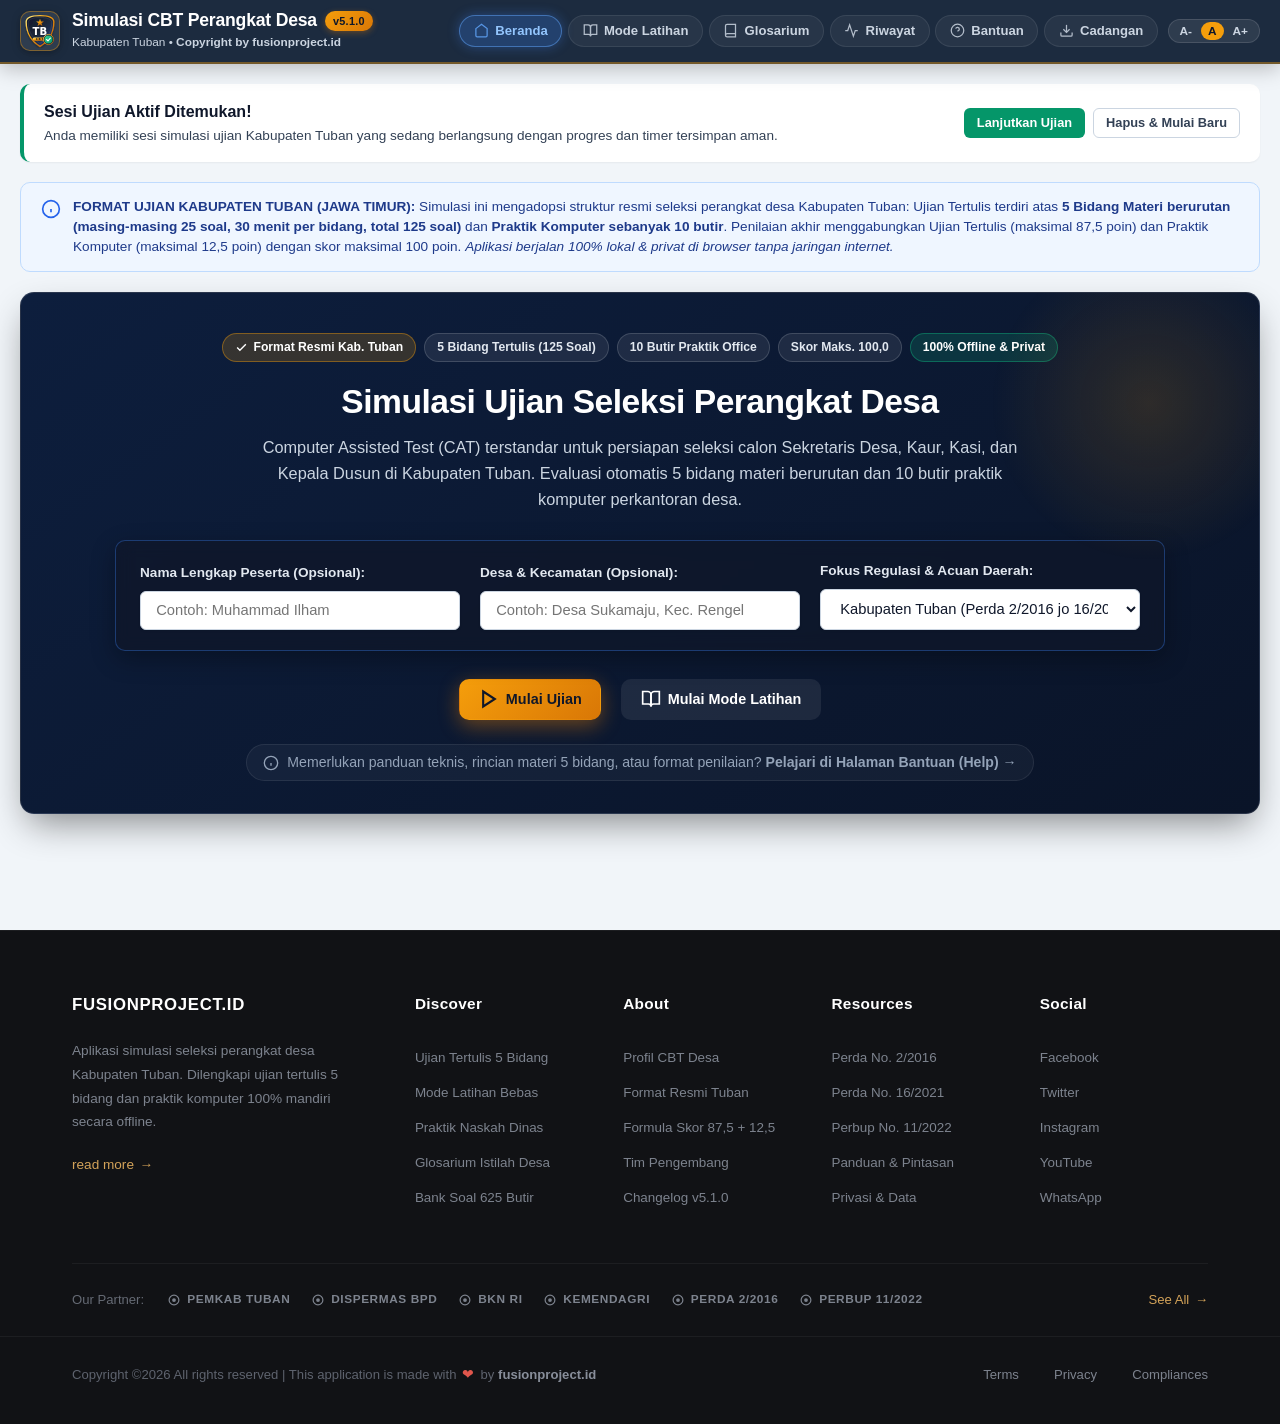
==== commit c4071a64: "Add files via upload" ====
--- a/index_standalone_bundle.html
+++ b/index_standalone_bundle.html
@@ -6,7 +6,7 @@
   <title>Simulasi Ujian Perangkat Desa Kabupaten Tuban | 5 Bidang Tertulis & Praktik Komputer</title>
   <meta name="description" content="Aplikasi simulasi resmi ujian perangkat desa Kabupaten Tuban. 5 bidang materi tertulis berurutan @ 25 soal (30 menit/bidang, total 125 soal) dan praktik komputer 10 butir. Nilai akhir gabungan tertulis (87,5) dan praktik (12,5).">
   <meta name="author" content="fusionproject.id">
-  <meta name="version" content="5.0.0">
+  <meta name="version" content="5.1.0">
   <meta name="copyright" content="Copyright by fusionproject.id">
   
   <link rel="icon" type="image/svg+xml" href="assets/favicon.svg">
@@ -1904,15 +1904,83 @@
       display: flex;
     }
 
-    .modal-dialog {
+    .modal-dialog,
+    .cbt-modal-box {
       background: var(--white);
+      color: var(--slate-800);
       border-radius: var(--radius-lg);
       padding: 1.75rem;
       max-width: 580px;
       width: 100%;
-      box-shadow: var(--shadow-xl);
+      box-shadow: 0 25px 50px -12px rgba(0, 0, 0, 0.45), 0 0 0 1px rgba(0, 0, 0, 0.05);
       max-height: 90vh;
       overflow-y: auto;
+      position: relative;
+      animation: modalFadeIn 0.2s cubic-bezier(0.16, 1, 0.3, 1);
+    }
+
+    @keyframes modalFadeIn {
+      from {
+        opacity: 0;
+        transform: scale(0.96) translateY(-8px);
+      }
+      to {
+        opacity: 1;
+        transform: scale(1) translateY(0);
+      }
+    }
+
+    .btn-close-modal {
+      width: 34px;
+      height: 34px;
+      border-radius: 50%;
+      background: var(--slate-100);
+      border: 1px solid var(--slate-300);
+      color: var(--slate-600);
+      display: inline-flex;
+      align-items: center;
+      justify-content: center;
+      font-size: 1.35rem;
+      line-height: 1;
+      cursor: pointer;
+      transition: all 0.15s ease;
+      flex-shrink: 0;
+      padding: 0;
+    }
+
+    .btn-close-modal:hover {
+      background: var(--slate-200);
+      color: var(--slate-900);
+      transform: scale(1.08);
+    }
+
+    .modal-changelog-list {
+      display: flex;
+      flex-direction: column;
+      gap: 0.75rem;
+      font-size: 0.84rem;
+      max-height: 340px;
+      overflow-y: auto;
+      padding-right: 0.5rem;
+      margin-bottom: 1.25rem;
+    }
+
+    .modal-changelog-list::-webkit-scrollbar {
+      width: 6px;
+    }
+
+    .modal-changelog-list::-webkit-scrollbar-track {
+      background: var(--slate-100);
+      border-radius: 9999px;
+    }
+
+    .modal-changelog-list::-webkit-scrollbar-thumb {
+      background: var(--slate-300);
+      border-radius: 9999px;
+    }
+
+    .modal-changelog-list::-webkit-scrollbar-thumb:hover {
+      background: var(--slate-400);
     }
 
     .modal-actions {
@@ -2338,7 +2406,7 @@
         <div class="brand-text">
           <div class="brand-title-row">
             <h1>Simulasi CBT Perangkat Desa</h1>
-            <span class="version-badge" onclick="event.stopPropagation(); CBTApp.openVersionModal();" title="Versi v5.0.0 • Klik untuk Changelog">v5.0.0</span>
+            <span class="version-badge" onclick="event.stopPropagation(); CBTApp.openVersionModal();" title="Versi v5.1.0 • Klik untuk Changelog">v5.1.0</span>
           </div>
           <p id="topRegionLabel">Kabupaten Tuban • <span class="brand-copyright">Copyright by fusionproject.id</span></p>
         </div>
@@ -2991,7 +3059,7 @@
           <span style="font-size:0.7rem; color:#64748b;">Standar Resmi 125 Soal Tertulis (87,5 Poin) + 10 Praktik Komputer (12,5 Poin) = 100,00 Poin</span>
         </div>
         <div style="text-align:right;">
-          <span>Versi Aplikasi: <strong>v5.0.0</strong></span><br>
+          <span>Versi Aplikasi: <strong>v5.1.0</strong></span><br>
           <span style="color:#0f172a; font-weight:700;">Copyright by fusionproject.id</span>
         </div>
       </div>
@@ -3254,7 +3322,7 @@
           <a href="javascript:void(0)" onclick="CBTApp.navigate('help')">Format Resmi Tuban</a>
           <a href="javascript:void(0)" onclick="CBTApp.navigate('help')">Formula Skor 87,5 + 12,5</a>
           <a href="javascript:void(0)" onclick="CBTApp.navigate('help')">Tim Pengembang</a>
-          <a href="javascript:void(0)" onclick="CBTApp.openVersionModal()">Changelog v5.0.0</a>
+          <a href="javascript:void(0)" onclick="CBTApp.openVersionModal()">Changelog v5.1.0</a>
         </nav>
 
         <nav class="footer-nav-group" aria-label="Menu Resources">
@@ -3510,37 +3578,51 @@
   </div>
 
   <div id="modalVersionInfo" class="modal-backdrop no-print">
-    <div class="cbt-modal-box" style="max-width:620px;">
-      <div style="display:flex; justify-content:space-between; align-items:center; margin-bottom:1.25rem;">
-        <div style="display:flex; align-items:center; gap:0.75rem;">
-          <img src="assets/favicon.svg" alt="Logo" width="40" height="40" style="filter:drop-shadow(0 2px 4px rgba(0,0,0,0.3));">
+    <div class="modal-dialog" style="max-width:680px;">
+      <div style="display:flex; justify-content:space-between; align-items:center; margin-bottom:1.25rem; padding-bottom:0.85rem; border-bottom:1px solid var(--slate-200);">
+        <div style="display:flex; align-items:center; gap:0.85rem;">
+          <div style="width:42px; height:42px; border-radius:var(--radius-md); background:var(--primary-900); display:flex; align-items:center; justify-content:center; padding:3px; box-shadow:0 2px 6px rgba(0,0,0,0.15); flex-shrink:0;">
+            <img src="assets/favicon.svg" alt="Logo" width="34" height="34" style="display:block;">
+          </div>
           <div>
-            <h3 style="font-size:1.2rem; font-weight:800; color:var(--primary-900); margin:0;">Catatan Rilis &amp; Riwayat Fitur</h3>
-            <p style="font-size:0.8rem; color:var(--slate-500); margin:0;">CBT Simulasi Ujian Perangkat Desa Kab. Tuban</p>
+            <h3 style="font-size:1.22rem; font-weight:800; color:var(--primary-900); margin:0; line-height:1.2;">Catatan Rilis &amp; Riwayat Fitur</h3>
+            <p style="font-size:0.8rem; color:var(--slate-500); margin:3px 0 0 0;">CBT Simulasi Ujian Perangkat Desa Kab. Tuban</p>
           </div>
         </div>
-        <button class="btn-close-modal" onclick="CBTApp.closeModals()">&times;</button>
+        <button class="btn-close-modal" onclick="CBTApp.closeModals()" title="Tutup" aria-label="Tutup">&times;</button>
       </div>
 
       <div style="background:var(--slate-50); border:1px solid var(--slate-200); border-radius:var(--radius-md); padding:0.85rem 1.15rem; margin-bottom:1.25rem; display:flex; justify-content:space-between; align-items:center; flex-wrap:wrap; gap:0.5rem;">
         <div>
-          <span style="font-size:1.05rem; font-weight:900; color:var(--primary-900);">Versi Aplikasi: <span style="color:var(--accent-gold-600);">v5.0.0</span></span>
-          <div style="font-size:0.78rem; color:var(--slate-600); margin-top:2px;">Hak Cipta: <strong>Copyright by fusionproject.id</strong></div>
+          <span style="font-size:1.05rem; font-weight:900; color:var(--primary-900);">Versi Aplikasi: <span style="color:var(--accent-gold-600); font-family:monospace; background:var(--accent-gold-50); padding:2px 8px; border-radius:4px; border:1px solid var(--accent-gold-200);">v5.1.0</span></span>
+          <div style="font-size:0.78rem; color:var(--slate-600); margin-top:3px;">Hak Cipta: <strong>Copyright by fusionproject.id</strong></div>
         </div>
-        <span class="badge-pill badge-verified" style="font-size:0.75rem;">Production Ready</span>
+        <span class="badge-pill badge-verified" style="font-size:0.75rem; font-weight:700;">Production Ready</span>
       </div>
 
       <h4 style="font-size:0.92rem; font-weight:800; color:var(--primary-900); margin-bottom:0.75rem;">Daftar Fitur &amp; Pembaruan Aplikasi:</h4>
-      <div style="display:flex; flex-direction:column; gap:0.75rem; font-size:0.82rem; max-height:320px; overflow-y:auto; padding-right:0.25rem; margin-bottom:1.25rem;">
+      <div class="modal-changelog-list">
 
         <div style="padding:0.75rem 0.9rem; background:#eff6ff; border-left:3px solid #2563eb; border-radius:var(--radius-sm);">
           <div style="display:flex; justify-content:space-between; align-items:center; margin-bottom:0.35rem;">
-            <strong style="color:#1d4ed8; font-size:0.88rem;">Versi v5.0.0 (Pembaruan Arsitektur Besar)</strong>
+            <strong style="color:#1d4ed8; font-size:0.88rem;">Versi v5.1.0 (Pembersihan Menyeluruh Seluruh Folder &amp; Peningkatan UI)</strong>
             <span style="font-size:0.7rem; color:#64748b; font-weight:600;">Terbaru</span>
           </div>
           <ul style="margin:0; padding-left:1.15rem; color:var(--slate-700); line-height:1.5;">
-            <li><strong>Bank Soal Seimbang 1.000 Butir:</strong> Penyeimbangan master database bank soal menjadi tepat 200 butir soal per bidang untuk seluruh 5 bidang ujian (Total 1.000 butir soal: 200 Agama, 200 Pemdes, 200 Bahasa Indonesia, 200 Pengetahuan Umum, 200 Pengetahuan Komputer).</li>
-            <li><strong>Isolasi Ketat Antarbidang (Zero Mixing):</strong> Pemisahan bank soal setiap bidang ke dalam modul mandiri ber-<code>bidangId</code> dan ID berurutan rapi (1–200, 201–400, 401–600, 601–800, 801–1000) sehingga soal satu bidang tidak akan pernah keluar atau tercampur di bidang lain.</li>
+            <li><strong>Pembersihan Seluruh Folder &amp; Subfolder (Deep Cleanup):</strong> Otomasi workflow GitHub Actions (<code>cleanup-repo.yml</code>) dan modul Python (<code>optimize_assets.py</code>) untuk memindai serta menghapus seluruh file tidak berguna lintas seluruh ekstensi di seluruh direktori (file <code>.py</code> di luar folder generator, file temporary <code>.tmp</code>/<code>.bak</code>/<code>.swp</code>, cache python <code>__pycache__</code>/<code>.pyc</code>, log sampah, OS metadata <code>Thumbs.db</code>/<code>.DS_Store</code>, dan folder scratch).</li>
+            <li><strong>Perbaikan &amp; Redesain Popup Changelog:</strong> Rekonstruksi total dialog modal Catatan Rilis dengan background putih solid, backdrop blur, animasi halus <code>modalFadeIn</code>, custom scrollbar ramping, tombol tutup melingkar modern, dan dukungan penutupan fleksibel via tombol keyboard Escape maupun klik backdrop luar.</li>
+            <li><strong>Optimasi Aset Maksimal:</strong> Minifikasi CSS (penghematan 32%), kompresi JavaScript engine CBT, optimasi grafis SVG (penghematan s.d. 29.5%), dan kompresi bundle HTML.</li>
+          </ul>
+        </div>
+
+        <div style="padding:0.75rem 0.9rem; background:#f8fafc; border-left:3px solid #64748b; border-radius:var(--radius-sm);">
+          <div style="display:flex; justify-content:space-between; align-items:center; margin-bottom:0.35rem;">
+            <strong style="color:#334155; font-size:0.88rem;">Versi v5.0.0 (Pembaruan Arsitektur Besar)</strong>
+            <span style="font-size:0.7rem; color:#64748b;">Rilis Sebelumnya</span>
+          </div>
+          <ul style="margin:0; padding-left:1.15rem; color:var(--slate-700); line-height:1.5;">
+            <li><strong>Bank Soal Seimbang 1.000 Butir:</strong> Penyeimbangan master database bank soal menjadi tepat 200 butir soal per bidang untuk seluruh 5 bidang ujian (Total 1.000 butir: 200 Agama, 200 Pemdes, 200 Bahasa Indonesia, 200 Pengetahuan Umum, 200 Pengetahuan Komputer).</li>
+            <li><strong>Isolasi Ketat Antarbidang (Zero Mixing):</strong> Pemisahan fisik bank soal setiap bidang ke dalam modul mandiri ber-<code>bidangId</code> dan rentang ID berurutan rapi (1–200, 201–400, 401–600, 601–800, 801–1000) sehingga soal satu bidang tidak akan pernah keluar atau tercampur di bidang lain.</li>
             <li><strong>Fitur Mode Latihan Khusus per Bidang:</strong> Menu latihan mandiri kini dilengkapi dropdown filter khusus per bidang (Bidang 1 s.d. Bidang 5) selain per subkategori dan database lengkap.</li>
             <li><strong>Pembaruan Pusat Bantuan &amp; Regulasi:</strong> Tabel distribusi materi di Halaman Bantuan kini menyajikan proporsi seimbang 1.000 butir soal resmi Perda Kab. Tuban.</li>
           </ul>
@@ -3554,7 +3636,6 @@
           <ul style="margin:0; padding-left:1.15rem; color:var(--slate-700); line-height:1.5;">
             <li><strong>Ekspansi Bank Soal Bahasa Indonesia:</strong> Penambahan 40 butir soal baru (EYD V, tata naskah dinas desa, konjungsi antarkalimat, peluluhan fonem KTSP, nominal kas desa, dan kalimat efektif).</li>
             <li><strong>Eliminasi Kemiripan Soal:</strong> Refaktorisasi butir soal bernuansa serupa sehingga seluruh 25 soal Bahasa Indonesia per sesi ujian memiliki konsep dan opsi 100% unik tanpa pengulangan.</li>
-            <li><strong>Workflow Pembersih Repositori (cleanup-repo.yml):</strong> Otomasi GitHub Actions untuk menghapus file Python dan cache di luar folder secara otomatis.</li>
           </ul>
         </div>
 
@@ -3564,9 +3645,9 @@
             <span style="font-size:0.7rem; color:#64748b;">Rilis Sebelumnya</span>
           </div>
           <ul style="margin:0; padding-left:1.15rem; color:var(--slate-700); line-height:1.5;">
-            <li><strong>Landing Page Sederhana (Gambar 2):</strong> Tampilan depan minimalis dengan kartu identitas peserta dan tombol "Mulai Ujian" &amp; "Mulai Mode Latihan".</li>
-            <li><strong>Halaman Pusat Bantuan (Help):</strong> Rujukan regulasi, alur 5 bidang, tabel distribusi soal 625 butir, dan panduan praktik komputer dipindahkan ke halaman tersendiri.</li>
-            <li><strong>Menu Navigasi Modern (Gambar 3):</strong> Navigasi pill elegan, backdrop-blur, responsif mobile, dan pemilih skala font.</li>
+            <li><strong>Landing Page Sederhana:</strong> Tampilan depan minimalis dengan kartu identitas peserta dan tombol "Mulai Ujian" &amp; "Mulai Mode Latihan".</li>
+            <li><strong>Halaman Pusat Bantuan (Help):</strong> Rujukan regulasi, alur 5 bidang, tabel distribusi soal, dan panduan praktik komputer dipindahkan ke halaman tersendiri.</li>
+            <li><strong>Menu Navigasi Modern:</strong> Navigasi pill elegan, backdrop-blur, responsif mobile, dan pemilih skala font.</li>
             <li><strong>Footer direktori responsif:</strong> Menyediakan navigasi latihan, materi, bantuan, fitur aplikasi, dan tautan privasi.</li>
             <li>Penambahan <strong>Favicon SVG</strong> dan <strong>Logo Resmi Emblem</strong> Kabupaten Tuban yang tajam di semua layar.</li>
             <li>Optimasi pemilihan 125 soal unik tanpa duplikasi intra-sesi ujian.</li>
@@ -3596,7 +3677,7 @@
         <div style="padding:0.75rem 0.9rem; background:#f8fafc; border-left:3px solid #d97706; border-radius:var(--radius-sm);">
           <strong style="color:#b45309; font-size:0.88rem;">Versi v1.0.0 – v3.0.0</strong>
           <ul style="margin:0.35rem 0 0; padding-left:1.15rem; color:var(--slate-700); line-height:1.5;">
-            <li>Penyusunan Master Pool 625 butir soal lengkap pada 13 kategori materi berdasar regulasi perundang-undangan.</li>
+            <li>Penyusunan Master Pool bank soal berdasar regulasi perundang-undangan.</li>
             <li>Format 5 bidang materi ujian tertulis berurutan (sequential locking) dengan timer mandiri 30 menit per bidang.</li>
             <li>Ketahanan sesi ujian dari refresh atau peramban tertutup tanpa kehilangan progres.</li>
           </ul>
@@ -3604,8 +3685,8 @@
 
       </div>
 
-      <div class="modal-actions" style="justify-content:space-between; align-items:center;">
-        <span style="font-size:0.75rem; color:var(--slate-500);">© 2026 <strong>fusionproject.id</strong></span>
+      <div class="modal-actions" style="justify-content:space-between; align-items:center; margin-top:1.25rem; padding-top:0.85rem; border-top:1px solid var(--slate-200);">
+        <span style="font-size:0.78rem; color:var(--slate-500);">© 2026 <strong>fusionproject.id</strong> • Seluruh hak cipta dilindungi</span>
         <button class="btn btn-primary btn-sm" onclick="CBTApp.closeModals()">Tutup</button>
       </div>
     </div>
@@ -3914,6 +3995,17 @@
         this.renderGlossary();
         this.checkExistingSession();
         this.setupKeyboardShortcuts();
+        this.setupModalBackdropListeners();
+      },
+
+      setupModalBackdropListeners() {
+        document.querySelectorAll('.modal-backdrop').forEach(backdrop => {
+          backdrop.addEventListener('click', (e) => {
+            if (e.target === backdrop) {
+              this.closeModals();
+            }
+          });
+        });
       },
 
       renderDistributionTable() {
@@ -6731,7 +6823,7 @@
       exportBackupJSON() {
         const data = {
           app: 'Simulasi Ujian Perangkat Desa Kabupaten Tuban',
-          version: '4.5.0',
+          version: '5.1.0',
           copyright: 'Copyright by fusionproject.id',
           exportedAt: new Date().toISOString(),
           history: safeGetStorage(this.HISTORY_KEY, [])
